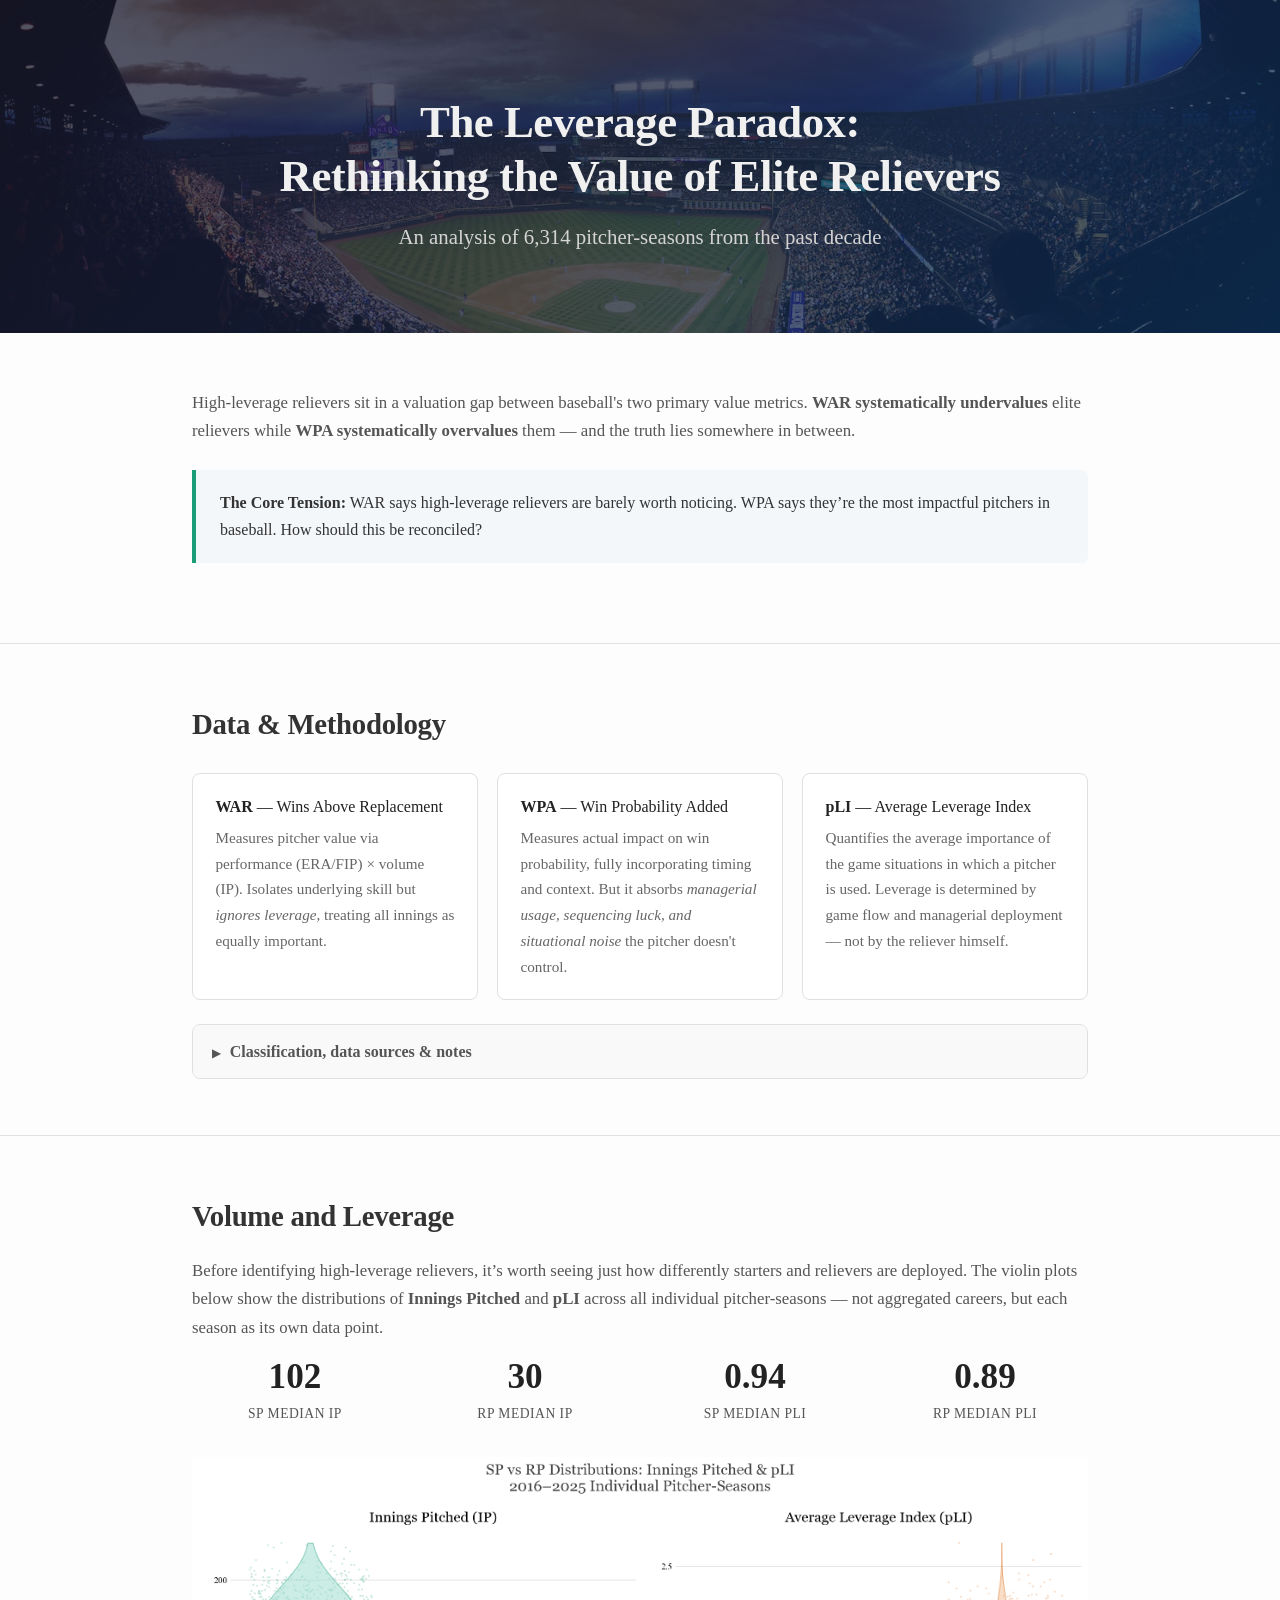
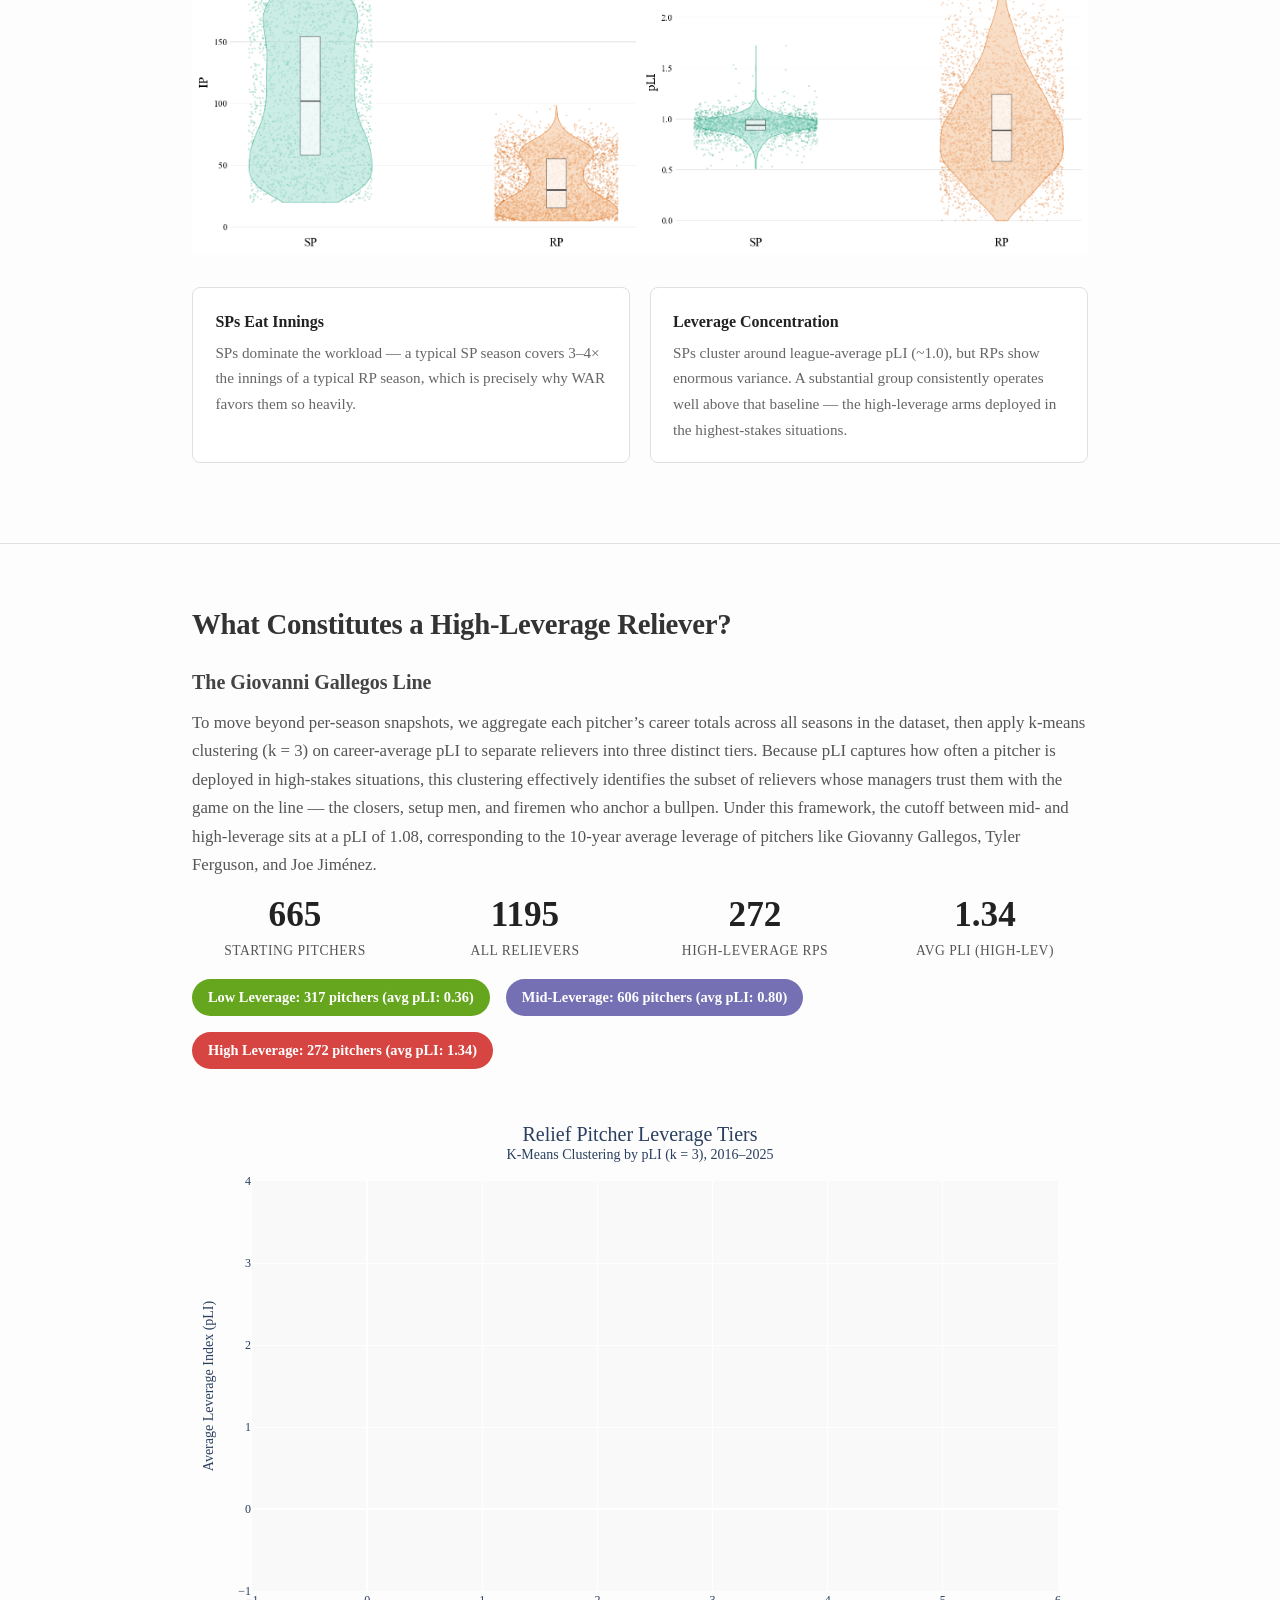
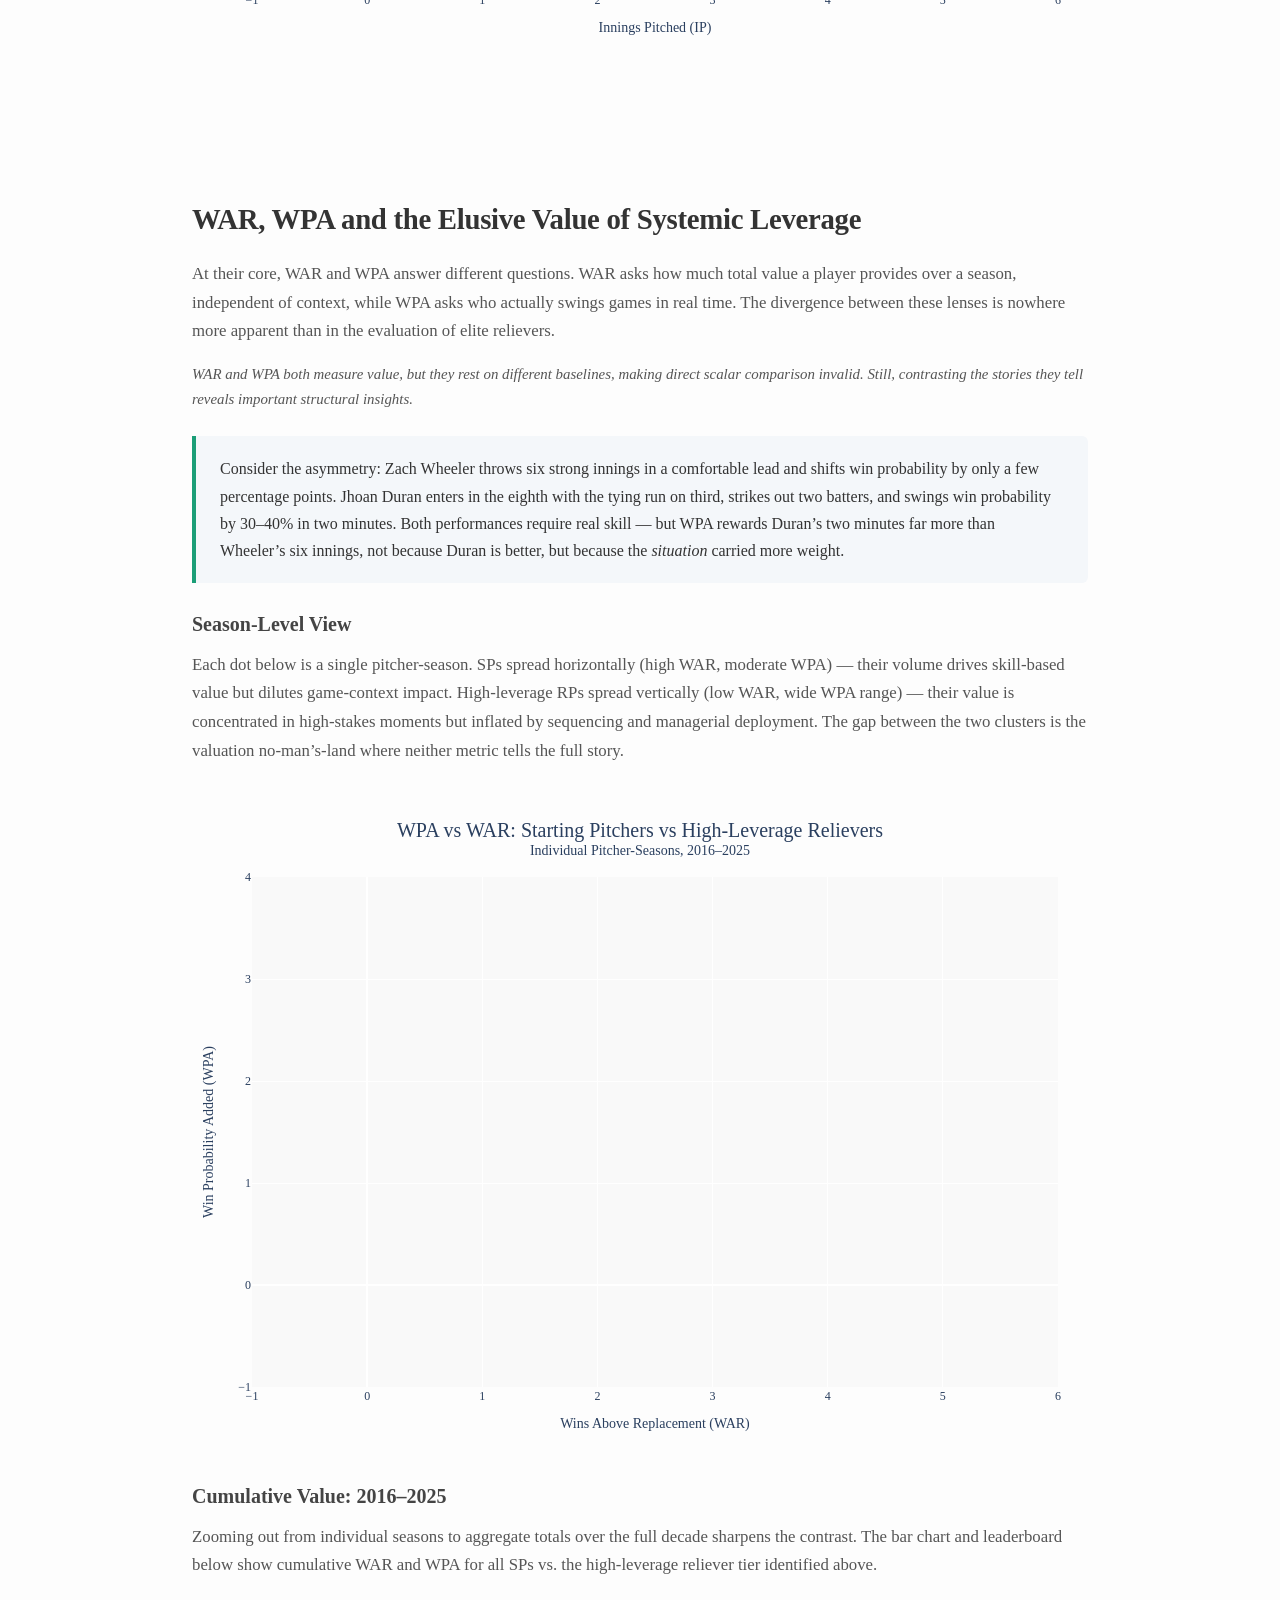
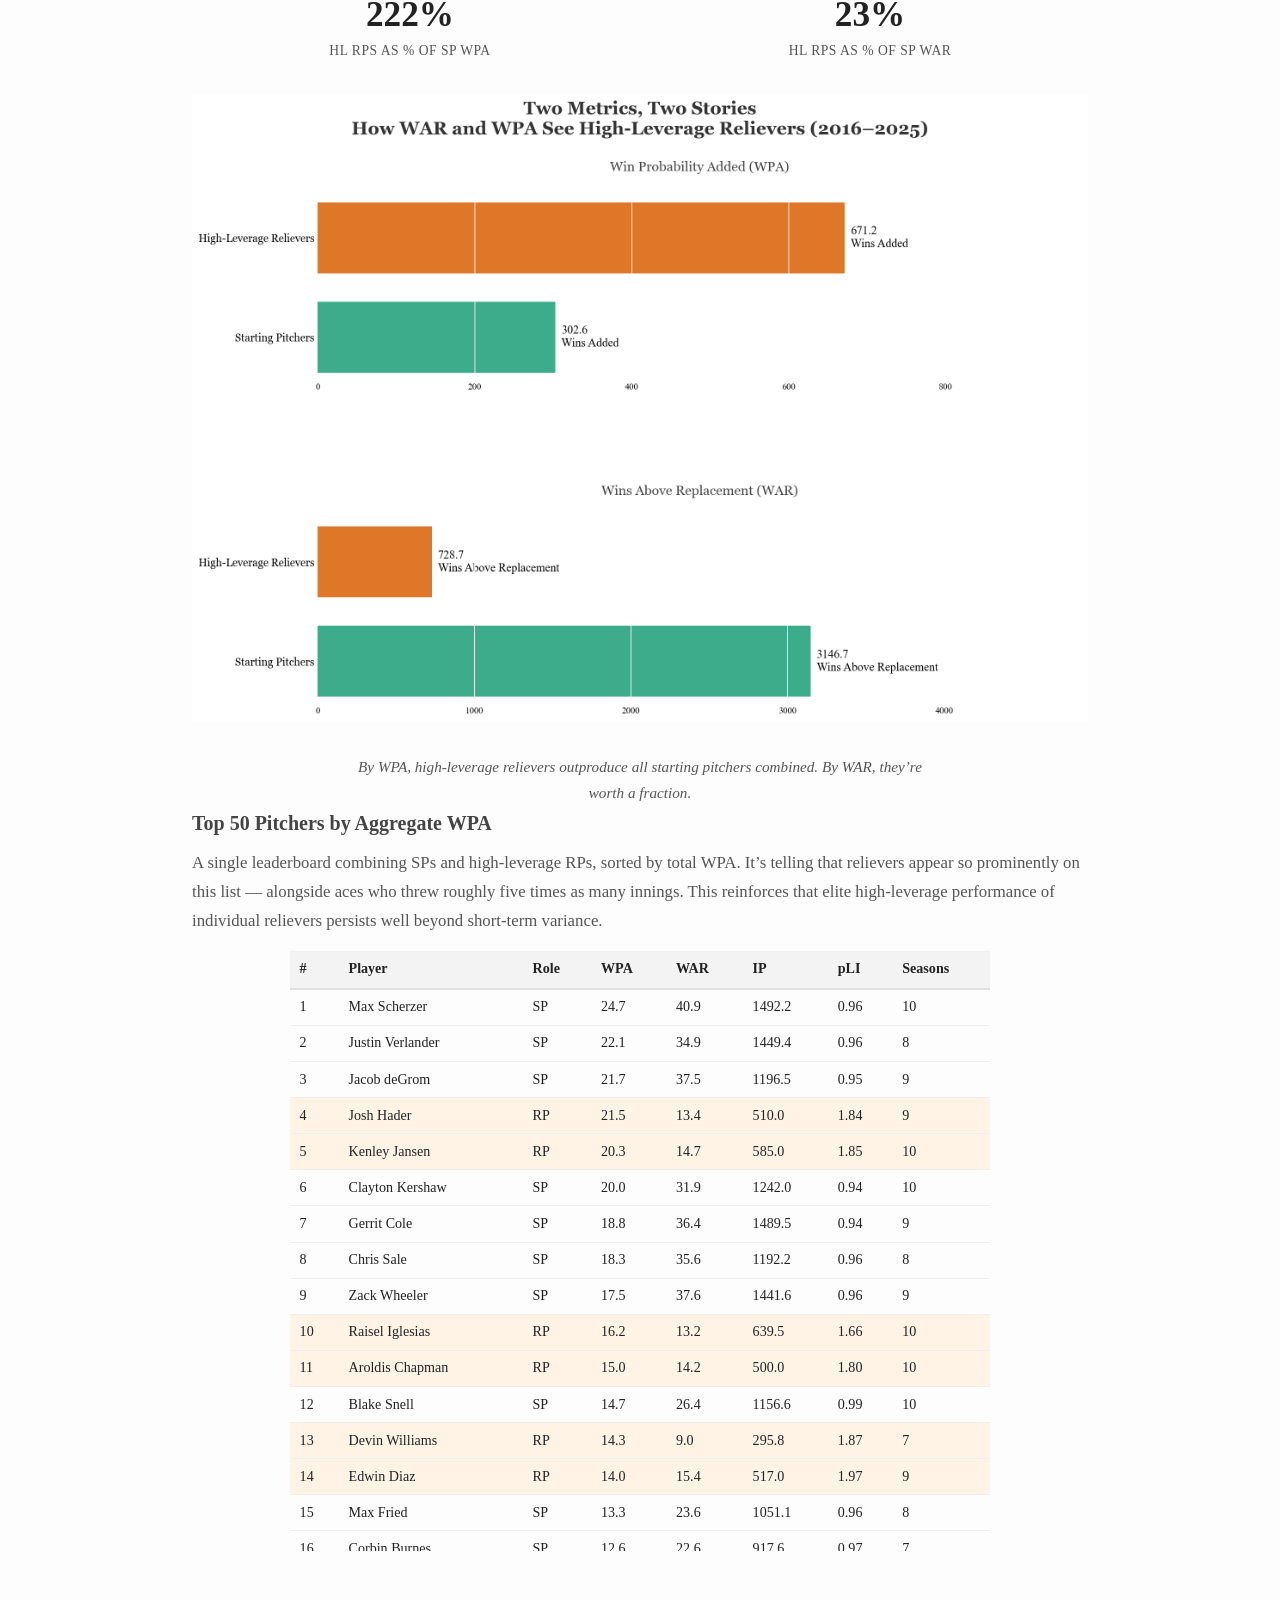
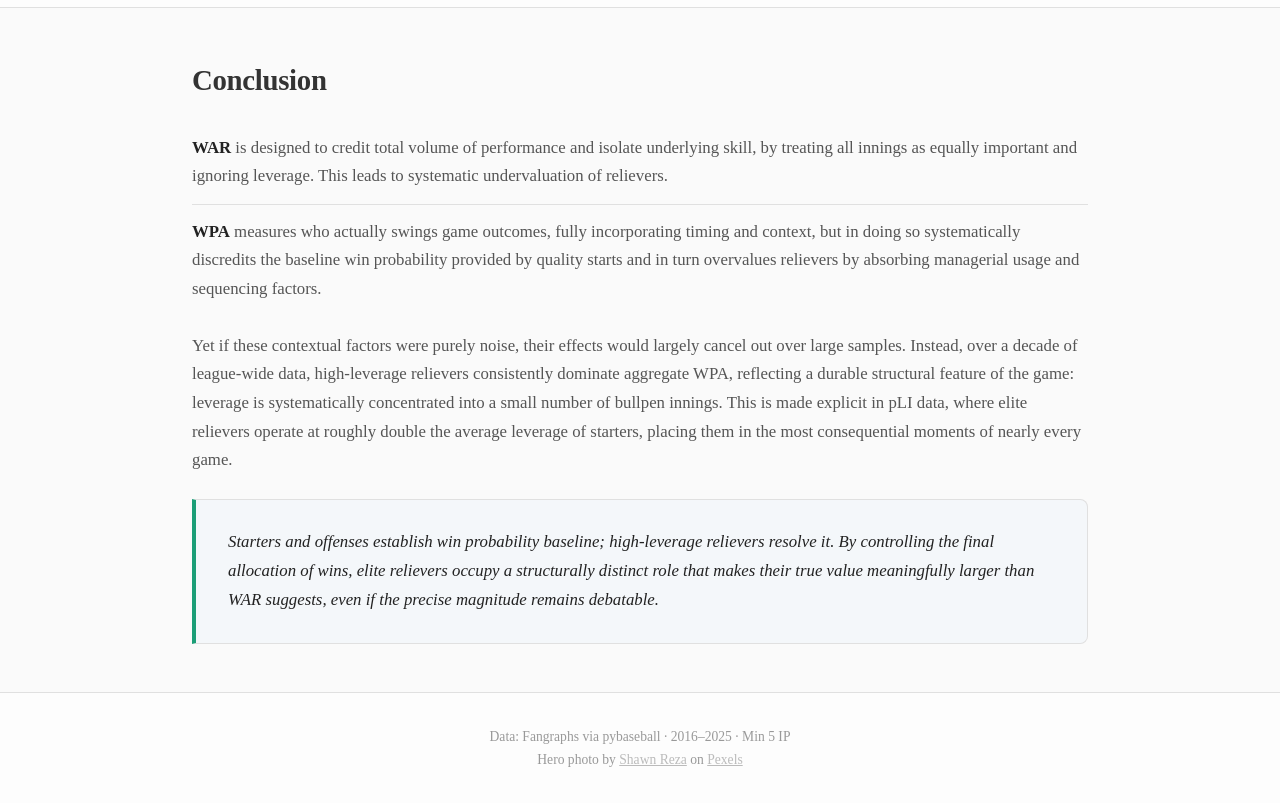
==== leverage_paradox/index.html @ 49ab45ff "Rename pitcher_comparison to leverage_paradox" ====
<!DOCTYPE html>
<html lang="en">
<head>
<meta charset="UTF-8">
<meta name="viewport" content="width=device-width, initial-scale=1.0">
<title>The Leverage Paradox: Rethinking the Value of Elite Relievers</title>
<script src="https://cdn.plot.ly/plotly-2.35.0.min.js"></script>
<style>
  :root {
    --bg: #fdfdfd;
    --text: #222;
    --muted: #555;
    --accent: #1B9E77;
    --accent2: #D95F02;
    --border: #e0e0e0;
    --card-bg: #ffffff;
  }

  * { margin: 0; padding: 0; box-sizing: border-box; }

  body {
    font-family: Georgia, 'Times New Roman', serif;
    background: var(--bg);
    color: var(--text);
    line-height: 1.7;
    -webkit-font-smoothing: antialiased;
  }

  /* ── Hero ─────────────────────────────────────── */
  .hero {
    background: linear-gradient(135deg, rgba(26,26,46,0.75) 0%, rgba(22,33,62,0.75) 50%, rgba(15,52,96,0.75) 100%),
               url('hero-stadium.jpg') center/cover no-repeat;
    color: #f0f0f0;
    padding: 6rem 2rem 5rem;
    text-align: center;
  }
  .hero h1 {
    font-size: 2.8rem;
    font-weight: 700;
    margin-bottom: 1rem;
    letter-spacing: -0.5px;
    line-height: 1.2;
  }
  .hero .subtitle {
    font-size: 1.3rem;
    color: #d4d4d4;
    max-width: 720px;
    margin: 0 auto;
    line-height: 1.6;
  }

  /* ── Container ────────────────────────────────── */
  .container {
    max-width: 960px;
    margin: 0 auto;
    padding: 0 2rem;
  }

  /* ── Sections ─────────────────────────────────── */
  section {
    padding: 3.5rem 0;
  }
  section + section {
    border-top: 1px solid var(--border);
  }

  h2 {
    font-size: 1.8rem;
    color: #333;
    margin-bottom: 1rem;
    font-weight: 700;
    letter-spacing: -0.3px;
  }
  h3 {
    font-size: 1.25rem;
    color: #444;
    margin-bottom: 0.6rem;
    font-weight: 600;
  }

  p {
    margin-bottom: 1rem;
    color: var(--muted);
    font-size: 1.05rem;
  }

  /* ── Metrics grid ─────────────────────────────── */
  .metrics {
    display: grid;
    grid-template-columns: repeat(auto-fit, minmax(260px, 1fr));
    gap: 1.2rem;
    margin: 1.5rem 0;
  }
  .metric-card {
    background: var(--card-bg);
    border: 1px solid var(--border);
    border-radius: 8px;
    padding: 1.2rem 1.4rem;
  }
  .metric-card strong {
    color: var(--text);
    font-size: 1rem;
  }
  .metric-card p {
    margin: 0.3rem 0 0;
    font-size: 0.95rem;
    color: #666;
  }

  /* ── Key stat callouts ────────────────────────── */
  .callout {
    background: #f4f7fa;
    border-left: 4px solid var(--accent);
    padding: 1.2rem 1.5rem;
    margin: 1.5rem 0;
    border-radius: 0 6px 6px 0;
  }
  .callout p {
    margin: 0;
    color: #333;
    font-size: 1rem;
  }

  /* ── Stat badges ──────────────────────────────── */
  .stat-row {
    display: flex;
    gap: 1.5rem;
    flex-wrap: wrap;
    margin: 1rem 0;
  }
  .stat {
    text-align: center;
    flex: 1;
    min-width: 140px;
  }
  .stat .number {
    display: block;
    font-size: 2.2rem;
    font-weight: 700;
    color: var(--text);
    line-height: 1.1;
  }
  .stat .label {
    font-size: 0.85rem;
    color: var(--muted);
    text-transform: uppercase;
    letter-spacing: 0.5px;
    margin-top: 0.3rem;
    display: block;
  }

  /* ── Chart wrapper ────────────────────────────── */
  .chart-wrap {
    margin: 2rem auto;
    max-width: 100%;
  }
  .chart-wrap > div {
    margin: 0 auto;
  }

  /* ── Cluster stats ────────────────────────────── */
  .cluster-stats {
    display: flex;
    gap: 1rem;
    flex-wrap: wrap;
    margin: 1rem 0;
  }
  .cluster-tag {
    padding: 0.4rem 1rem;
    border-radius: 20px;
    font-size: 0.9rem;
    font-weight: 600;
    color: #fff;
  }
  .cluster-tag.high { background: #D64541; }
  .cluster-tag.med  { background: #7570B3; }
  .cluster-tag.low  { background: #66A61E; }

  /* ── Conclusion ───────────────────────────────── */
  .conclusion {
    background: #fafafa;
    padding: 3rem 0;
  }
  .conclusion ul {
    list-style: none;
    padding: 0;
  }
  .conclusion li {
    padding: 0.8rem 0;
    border-bottom: 1px solid var(--border);
    font-size: 1.05rem;
    color: var(--muted);
  }
  .conclusion li:last-child {
    border-bottom: none;
  }
  .conclusion li strong {
    color: var(--text);
  }

  .takeaway {
    background: #f4f7fa;
    border: 1px solid var(--border);
    border-left: 4px solid var(--accent);
    color: var(--text);
    padding: 1.8rem 2rem;
    border-radius: 0 8px 8px 0;
    margin-top: 1.5rem;
    font-size: 1.05rem;
    line-height: 1.7;
    font-style: italic;
  }
  .takeaway strong {
    font-style: normal;
  }

  /* ── Top 50 Table ─────────────────────────────── */
  .top20-table {
    overflow-x: auto;
    overflow-y: auto;
    max-height: 600px;
    -webkit-overflow-scrolling: touch;
  }
  .top20-table table {
    width: 100%;
    min-width: 520px;
    border-collapse: collapse;
    font-size: 0.88rem;
  }
  .top20-table th {
    background: #f3f3f3;
    padding: 0.4rem 0.6rem;
    text-align: left;
    font-weight: 600;
    border-bottom: 2px solid var(--border);
    position: sticky;
    top: 0;
    z-index: 2;
  }
  .top20-table td {
    padding: 0.35rem 0.6rem;
    border-bottom: 1px solid #eee;
  }
  .top20-table tr:hover td {
    background: #fafafa;
  }
  .top20-table tr.rp-row td {
    background: #FFF3E6;
  }
  .top20-table tr.rp-row:hover td {
    background: #FFE8CC;
  }

  /* ── Footer ───────────────────────────────────── */
  .method-details {
    margin-top: 1.5rem;
    border: 1px solid var(--border);
    border-radius: 8px;
    overflow: hidden;
  }
  .method-details summary {
    padding: 0.8rem 1.2rem;
    cursor: pointer;
    font-size: 1rem;
    font-weight: 600;
    color: var(--muted);
    background: #f9f9f9;
    list-style: none;
  }
  .method-details summary::-webkit-details-marker { display: none; }
  .method-details summary::before {
    content: '\25B6';
    display: inline-block;
    margin-right: 0.6rem;
    font-size: 0.7rem;
    transition: transform 0.2s;
  }
  .method-details[open] summary::before {
    transform: rotate(90deg);
  }
  .method-details[open] summary {
    border-bottom: 1px solid var(--border);
  }
  .method-details > :not(summary) {
    padding: 0 1.2rem;
  }
  .method-details > .metrics {
    padding: 0 1.2rem;
    margin-top: 1rem;
  }
  .method-details > ul {
    padding-left: 2.4rem;
    padding-right: 1.2rem;
    padding-bottom: 1.2rem;
  }

  footer {
    text-align: center;
    padding: 2rem;
    color: #999;
    font-size: 0.85rem;
    border-top: 1px solid var(--border);
  }

  /* ── Responsive ───────────────────────────────── */
  @media (max-width: 640px) {
    .hero h1 { font-size: 2rem; }
    .hero { padding: 4rem 1.5rem 3.5rem; }
    .container { padding: 0 1.2rem; }
    .stat .number { font-size: 1.7rem; }
    h2 { font-size: 1.5rem; }
    .top20-table table { font-size: 0.82rem; }
  }
</style>
</head>
<body>

<!-- ── Hero ──────────────────────────────────────────────────────── -->
<header class="hero">
  <div class="container">
    <h1>The Leverage Paradox:<br>Rethinking the Value of Elite Relievers</h1>
    <p class="subtitle">
      An analysis of 6,314 pitcher-seasons from the past decade
    </p>
  </div>
</header>

<!-- ── Intro ─────────────────────────────────────────────────────── -->
<section>
  <div class="container">
    <p>
      High-leverage relievers sit in a valuation gap between baseball's two primary value metrics.
      <strong>WAR systematically undervalues</strong> elite relievers while
      <strong>WPA systematically overvalues</strong> them &mdash; and the truth lies somewhere in between.
    </p>

    <div class="callout">
      <p><strong>The Core Tension:</strong> WAR says high-leverage relievers are barely worth noticing. WPA says they&rsquo;re the most impactful pitchers in baseball. How should this be reconciled?</p>
    </div>
  </div>
</section>

<!-- ── Data & Methodology ───────────────────────────────────────── -->
<section>
  <div class="container">
    <h2>Data &amp; Methodology</h2>

    <div class="metrics">
      <div class="metric-card">
        <strong>WAR</strong> &mdash; Wins Above Replacement
        <p>Measures pitcher value via performance (ERA/FIP) &times; volume (IP). Isolates underlying skill but <em>ignores leverage</em>, treating all innings as equally important.</p>
      </div>
      <div class="metric-card">
        <strong>WPA</strong> &mdash; Win Probability Added
        <p>Measures actual impact on win probability, fully incorporating timing and context. But it absorbs <em>managerial usage, sequencing luck, and situational noise</em> the pitcher doesn't control.</p>
      </div>
      <div class="metric-card">
        <strong>pLI</strong> &mdash; Average Leverage Index
        <p>Quantifies the average importance of the game situations in which a pitcher is used. Leverage is determined by game flow and managerial deployment &mdash; not by the reliever himself.</p>
      </div>
    </div>

    <details class="method-details">
      <summary>Classification, data sources &amp; notes</summary>

      <h3 style="margin-top:1.2rem;">Pitcher Classification</h3>
      <div class="metrics">
        <div class="metric-card">
          <strong>Starting Pitcher (SP)</strong>
          <p>Games Started &ge; 5 <em>and</em> Innings Pitched &ge; 20 in a season.</p>
        </div>
        <div class="metric-card">
          <strong>Relief Pitcher (RP)</strong>
          <p>Games &ge; 5 <em>and</em> Games Started &lt; 3. Pitchers meeting neither definition are excluded.</p>
        </div>
      </div>

      <ul style="margin-top:1.5rem;color:var(--muted);font-size:0.92rem;padding-left:1.2rem;">
        <li>All WAR values are <strong>fWAR</strong> (Fangraphs WAR), which uses FIP&mdash;strikeouts, walks, HBP, and home runs&mdash;rather than runs allowed, isolating repeatable pitching skill from fielding and sequencing.</li>
        <li style="margin-top:0.4rem;">Scope: 10 MLB seasons [2016&ndash;2025]</li>
        <li style="margin-top:0.4rem;">Minimum 5 IP per season</li>
        <li style="margin-top:0.4rem;">All data from <a href="https://www.fangraphs.com/" style="color: var(--accent);">Fangraphs</a> via <a href="https://github.com/jldbc/pybaseball" style="color: var(--accent);">pybaseball</a> &mdash; see the <a href="https://blogs.fangraphs.com/glossary/" style="color: var(--accent);">Fangraphs Glossary</a> for stat definitions</li>
      </ul>
    </details>
  </div>
</section>

<!-- ── SP/RP Divide ──────────────────────────────────────────────── -->
<section>
  <div class="container">
    <h2>Volume and Leverage</h2>
    <p>
      Before identifying high-leverage relievers, it&rsquo;s worth seeing just how differently
      starters and relievers are deployed. The violin plots below show the distributions of
      <strong>Innings Pitched</strong> and <strong>pLI</strong> across all individual
      pitcher-seasons &mdash; not aggregated careers, but each season as its own data point.
    </p>

    <div class="stat-row">
      <div class="stat">
        <span class="number">102</span>
        <span class="label">SP Median IP</span>
      </div>
      <div class="stat">
        <span class="number">30</span>
        <span class="label">RP Median IP</span>
      </div>
      <div class="stat">
        <span class="number">0.94</span>
        <span class="label">SP Median pLI</span>
      </div>
      <div class="stat">
        <span class="number">0.89</span>
        <span class="label">RP Median pLI</span>
      </div>
    </div>

    <div class="chart-wrap"><img src="[data-uri]" alt="SP vs RP Violin Plots" style="width:100%;max-width:900px;display:block;margin:0 auto;"></div>

    <div class="metrics" style="margin-top:1.5rem;">
      <div class="metric-card">
        <strong>SPs Eat Innings</strong>
        <p>SPs dominate the workload &mdash; a typical SP season covers 3&ndash;4&times; the innings of a typical RP season, which is precisely why WAR favors them so heavily.</p>
      </div>
      <div class="metric-card">
        <strong>Leverage Concentration</strong>
        <p>SPs cluster around league-average pLI (~1.0), but RPs show enormous variance. A substantial group consistently operates well above that baseline &mdash; the high-leverage arms deployed in the highest-stakes situations.</p>
      </div>
    </div>
  </div>
</section>

<!-- ── Clustering ────────────────────────────────────────────────── -->
<section>
  <div class="container">
    <h2>What Constitutes a High-Leverage Reliever?</h2>
    <h3 style="margin-top:0.2rem;">The Giovanni Gallegos Line</h3>
    <p>
      To move beyond per-season snapshots, we aggregate each pitcher&rsquo;s career totals across
      all seasons in the dataset, then apply k-means clustering (k&nbsp;=&nbsp;3) on career-average pLI
      to separate relievers into three distinct tiers. Because pLI captures how often a pitcher
      is deployed in high-stakes situations, this clustering effectively identifies the
      subset of relievers whose managers trust them with the game on the line &mdash;
      the closers, setup men, and firemen who anchor a bullpen.
      Under this framework, the cutoff between mid- and high-leverage sits at a pLI of 1.08,
      corresponding to the 10-year average leverage of pitchers like Giovanny Gallegos,
      Tyler Ferguson, and Joe Jim&eacute;nez.
    </p>

    <div class="stat-row">
      <div class="stat">
        <span class="number">665</span>
        <span class="label">Starting Pitchers</span>
      </div>
      <div class="stat">
        <span class="number">1195</span>
        <span class="label">All Relievers</span>
      </div>
      <div class="stat">
        <span class="number">272</span>
        <span class="label">High-Leverage RPs</span>
      </div>
      <div class="stat">
        <span class="number">1.34</span>
        <span class="label">Avg pLI (High-Lev)</span>
      </div>
    </div>

    <div class="cluster-stats">
      <span class="cluster-tag low">Low Leverage: 317 pitchers (avg pLI: 0.36)</span>
      <span class="cluster-tag med">Mid-Leverage: 606 pitchers (avg pLI: 0.80)</span>
      <span class="cluster-tag high">High Leverage: 272 pitchers (avg pLI: 1.34)</span>
    </div>

    <div class="chart-wrap"><div>                            <div id="ae70e8d6-f5ed-453e-8d95-992e129f37ea" class="plotly-graph-div" style="height:550px; width:100%;"></div>            <script type="text/javascript">                window.PLOTLYENV=window.PLOTLYENV || {};                                if (document.getElementById("ae70e8d6-f5ed-453e-8d95-992e129f37ea")) {                    Plotly.newPlot(                        "ae70e8d6-f5ed-453e-8d95-992e129f37ea",                        [{"customdata":[["A.J. Minter",3.11,7.3,9],["A.J. Puk",3.95,1.5,5],["AJ Ramos",4.4,1.6,3],["Aaron Bummer",3.54,5.6,9],["Abner Uribe",3.45,2.3,3],["Adam Ottavino",3.53,6.0,9],["Adbert Alzolay",3.82,2.1,4],["Addison Reed",3.1,3.1,3],["Alberto Baldonado",8.44,-0.2,1],["Alex Colome",3.1,4.6,7],["Alex Lange",3.87,0.9,4],["Alex Vesia",2.71,4.5,5],["Alex Wilson",5.09,1.4,4],["Alexis Diaz",4.26,2.4,4],["Andres Munoz",2.64,6.0,5],["Andrew Chafin",3.9,6.6,10],["Andrew Kittredge",2.95,1.9,7],["Andrew Miller",3.18,5.5,6],["Andrew Saalfrank",0.62,0.6,2],["Angel Felipe",4.2,0.2,1],["Anthony Bass",3.38,2.2,6],["Anthony Bender",3.07,2.2,4],["Arodys Vizcaino",3.93,1.1,4],["Aroldis Chapman",2.84,14.2,10],["Ben Joyce",3.74,0.5,2],["Blake Parker",3.49,2.1,6],["Blake Taylor",3.09,0.1,3],["Blake Treinen",2.99,8.5,9],["Brad Boxberger",4.03,0.9,8],["Brad Brach",4.4,4.1,6],["Brad Hand",3.18,7.7,8],["Brad Ziegler",3.65,1.5,3],["Brandon Kintzler",3.67,2.2,6],["Brandon Maurer",6.27,0.7,3],["Brandon Morrow",1.74,2.2,3],["Brandon Workman",3.95,1.4,5],["Brendon Little",3.38,1.0,2],["Brian Moran",4.26,0.0,1],["Brooks Raley",2.94,3.9,6],["Bryan Abreu",2.64,6.3,6],["Bryan Garcia",7.12,-0.5,3],["Cade Smith",2.42,5.4,2],["Caleb Frare",5.14,0.2,1],["Caleb Thielbar",3.36,4.4,6],["Calvin Faucher",3.98,1.0,3],["Cam Booser",4.45,-0.3,2],["Camilo Doval",3.38,4.1,5],["Carl Edwards Jr.",5.05,2.9,7],["Carlos Estevez",4.3,5.2,9],["Carlos Vargas",3.97,-0.6,1],["Carson Smith",2.56,0.3,2],["Casey Kelly",5.82,0.2,1],["Cesar Valdez",3.56,0.7,2],["Chad Green",3.69,7.3,10],["Chaz Roe",3.34,2.0,5],["Chris Martin",2.93,7.4,8],["Chris Rodriguez",3.64,0.5,1],["Chris Withrow",3.58,-0.4,1],["Clayton Beeter",4.26,0.2,1],["Codi Heuer",2.9,1.3,2],["Cody Allen",4.1,1.7,4],["Colin Holderman",4.46,0.8,4],["Colin Poche",5.46,1.0,5],["Collin Snider",4.71,0.3,4],["Corey Knebel",3.91,3.9,5],["Craig Kimbrel",3.62,9.1,10],["Craig Stammen",3.84,2.6,5],["Dalier Hinojosa",3.27,0.1,1],["Dan Winkler",3.82,0.6,5],["Daniel Bard",3.8,2.3,4],["Daniel Camarena",9.64,-0.1,1],["Daniel Hudson",3.85,3.4,8],["Daniel Palencia",4.5,1.4,3],["Daniel Zamora",4.1,0.1,2],["Dany Jimenez",3.93,-0.2,3],["Darren O'Day",3.02,1.7,7],["David Bednar",3.58,6.6,6],["David Hernandez",4.38,2.8,4],["David Robertson",3.44,7.9,9],["Daysbel Hernandez",2.96,0.1,2],["Dellin Betances",4.09,5.8,4],["Devin Williams",2.33,9.0,7],["Drew Rucinski",4.33,0.1,1],["Drew Steckenrider",4.03,1.8,5],["Dylan Floro",3.46,6.6,8],["Edgardo Henriquez",2.37,0.3,1],["Edwin Diaz",2.81,15.4,9],["Edwin Escobar",7.23,-0.4,1],["Emilio Pagan",3.78,4.3,9],["Emmanuel Clase",2.0,9.9,6],["Enoli Paredes",3.65,0.3,3],["Enrique Burgos",5.66,0.1,1],["Erich Uelmen",4.67,-0.2,1],["Felipe Vazquez",2.53,7.3,4],["Felix Bautista",2.09,4.8,3],["Fernando Cruz",3.23,2.7,3],["Fernando Rodney",4.17,2.6,4],["Francisco Rodriguez",5.53,0.0,2],["Fraser Ellard",3.75,0.1,1],["Gabe Klobosits",5.56,0.2,1],["Garrett Cleavinger",3.2,0.9,5],["Garrett Whitlock",3.2,6.0,4],["Gavin Floyd",4.06,0.2,1],["Giovanny Gallegos",3.97,5.9,8],["Graham Ashcraft",4.72,4.9,4],["Grant Holman",4.56,0.1,2],["Grant Taylor",4.91,1.7,1],["Greg Holland",3.91,1.9,5],["Gregory Santos",4.48,1.5,3],["Gregory Soto",4.28,3.2,7],["Griffin Jax",3.97,5.6,5],["Hansel Robles",5.02,1.6,7],["Hector Neris",3.81,7.2,10],["Hector Rondon",4.47,1.6,5],["Hunter Gaddis",3.06,2.5,3],["Hunter Harvey",2.79,3.6,7],["Hunter Strickland",3.67,1.5,8],["Huston Street",6.45,-0.6,1],["Ian Hamilton",4.2,0.4,3],["Isaac Mattson",2.45,0.6,1],["Jairo Diaz",6.09,0.6,2],["Jake Brentz",13.64,0.0,2],["Jake Diekman",3.73,1.8,9],["Jake McGee",4.48,2.3,7],["Jalen Beeks",4.3,2.5,6],["James Karinchak",2.75,2.2,5],["James McArthur",4.78,0.6,2],["Jason Adam",3.33,4.4,8],["Jason Foley",3.06,2.6,4],["Jason Grilli",5.21,-0.6,2],["Javier Lopez",4.05,-0.7,1],["Jeanmar Gomez",6.25,0.3,4],["Jeremy Jeffress",2.97,2.8,5],["Jeurys Familia",4.49,3.2,8],["Jhoan Duran",2.5,5.9,4],["Jim Johnson",4.15,1.4,3],["JoJo Romero",4.78,1.6,6],["Joakim Soria",3.84,5.4,6],["Joaquin Benoit",3.73,0.7,2],["Joe Jimenez",5.41,4.4,8],["Joe Kelly",4.06,4.3,9],["Joe Nathan",0.0,0.2,1],["Joey Gerber",4.02,0.0,1],["John Schreiber",4.35,3.4,6],["Jonathan Hernandez",4.2,0.2,5],["Jonathan Loaisiga",3.4,2.3,4],["Jonathan Papelbon",4.37,0.3,1],["Jonny Venters",8.02,-0.1,2],["Jordan Hicks",4.47,3.2,7],["Jordan Leasure",5.12,0.1,2],["Jordan Romano",4.4,3.4,7],["Jose A. Ferrer",4.3,2.1,3],["Jose Alvarado",3.76,6.4,9],["Jose Cisnero",4.05,1.3,6],["Jose Hernandez",4.18,-0.1,2],["Jose Quijada",4.71,0.0,5],["Jose Ramirez",7.94,-0.3,3],["Josh Hader",2.72,13.4,9],["Juan Burgos",6.08,-0.3,1],["Juan Morillo",4.19,0.3,1],["Juan Nicasio",4.46,4.3,4],["Justin Anderson",4.67,1.0,3],["Justin Lawrence",5.01,1.5,5],["Justin Martinez",6.4,1.3,3],["Justin Slaten",3.58,1.9,2],["Justin Sterner",3.18,0.3,1],["Justin Wilson",3.93,4.5,8],["Kelvin Herrera",3.9,3.2,4],["Ken Giles",3.23,5.8,4],["Kenley Jansen",2.83,14.7,10],["Keone Kela",3.87,2.5,5],["Kevin Ginkel",4.43,3.2,7],["Kevin Siegrist",3.79,0.1,2],["Keynan Middleton",3.7,0.2,7],["Kirby Yates",3.42,7.4,8],["Koda Glover",4.49,0.5,3],["Koji Uehara",3.72,1.2,2],["Kyle Backhus",4.62,0.0,1],["Kyle Barraclough",4.03,1.3,6],["Kyle Finnegan",3.48,2.5,6],["Liam Hendriks",3.67,12.0,9],["Lou Trivino",3.95,1.9,6],["Lucas Erceg",3.58,3.4,3],["Lucas Sims",6.34,1.5,8],["Luke Hochevar",3.86,0.2,1],["Manuel Rodriguez",3.41,0.4,4],["Marc Rzepczynski",4.54,0.2,3],["Mark Melancon",3.24,5.4,7],["Mason Miller",2.97,5.0,3],["Matt Albers",5.1,-0.7,4],["Matt Barnes",4.44,5.5,9],["Matt Brash",3.32,3.4,3],["Matt Bush",4.8,1.6,5],["Matt Strahm",3.38,8.8,9],["Mauricio Cabrera",2.82,0.7,1],["Mychal Givens",3.54,5.1,7],["Nate Jones",3.84,1.0,6],["Neftali Feliz",4.5,-0.8,2],["Nick Burdi",5.6,0.2,2],["Nick Mears",4.54,1.2,4],["Nick Sandlin",2.98,-0.1,5],["Nik Turley",4.98,0.2,1],["Oliver Perez",3.39,2.5,5],["Orion Kerkering",2.8,2.2,2],["Pat Neshek",3.06,3.1,4],["Paul Sewald",5.16,3.8,9],["Pedro Baez",3.03,2.7,5],["Pedro Strop",3.23,2.6,4],["Pete Fairbanks",3.32,5.7,7],["Pierce Johnson",3.89,2.8,7],["Porter Hodge",4.07,0.3,2],["Rafael Dolis",3.56,0.7,2],["Rafael Montero",4.39,3.2,8],["Raisel Iglesias",2.72,13.2,10],["Randy Rodriguez",3.04,1.9,2],["Robert Garcia",3.61,2.6,3],["Robert Suarez",3.06,3.5,4],["Roberto Osuna",2.76,7.3,4],["Ronny Henriquez",2.74,1.4,2],["Rowan Wick",4.11,1.8,5],["Ryan Helsley",3.29,6.0,7],["Ryan Johnson",7.36,-0.1,1],["Ryan Madson",3.64,2.6,3],["Ryan Pressly",3.33,10.7,10],["Ryan Tepera",4.13,2.9,8],["Ryan Thompson",3.6,2.4,6],["Ryan Walker",3.08,3.0,3],["Sam Bachman",4.69,0.4,2],["Sam Dyson",3.63,1.8,4],["Santiago Casilla",3.67,0.3,3],["Scott Alexander",3.59,1.7,9],["Scott Barlow",3.68,5.9,8],["Scott Oberg",3.71,3.1,4],["Sean Doolittle",3.16,5.4,7],["Seranthony Dominguez",3.56,3.4,6],["Sergio Romo",4.28,1.4,7],["Seth Halvorsen",3.22,-0.1,2],["Seunghwan Oh",4.5,3.4,4],["Shane Greene",3.98,1.5,5],["Shawn Kelley",4.45,0.3,4],["Shawn Tolleson",7.68,-0.2,1],["Steve Cishek",3.28,3.2,7],["Steven Wilson",4.03,0.3,4],["Tanner Scheppers",4.15,0.2,1],["Tanner Scott",3.72,6.5,8],["Taylor Rashi",4.41,0.4,1],["Taylor Rogers",3.4,8.7,10],["Tejay Antone",1.87,1.0,2],["Tommy Kahnle",3.44,3.5,8],["Tony Cingrani",4.37,0.6,3],["Tony Santillan",3.64,2.1,3],["Tony Watson",3.27,2.4,6],["Trevor Hildenberger",6.37,0.7,3],["Trevor May",3.88,2.9,7],["Trevor Megill",4.4,3.5,5],["Trevor Rosenthal",5.82,2.3,4],["Trevor Stephan",3.72,2.1,3],["Ty Buttrey",4.37,2.2,3],["Tyler Clippard",3.6,2.1,5],["Tyler Rogers",2.74,5.4,7],["Wade Davis",4.74,2.8,5],["Wil Crowe",4.84,-0.6,3],["Will Harris",3.71,4.8,6],["Will Smith",3.94,4.2,8],["Will Vest",4.0,3.5,4],["Xavier Cedeno",3.07,1.5,2],["Yennier Cano",5.47,2.1,4],["Yimi Garcia",3.53,2.9,9],["Yoshihisa Hirano",4.34,0.5,3],["Yusmeiro Petit",3.09,4.1,6],["Zach Jackson",2.75,1.3,2],["Zack Britton",2.7,4.3,6]],"hovertemplate":"Cluster = High Leverage\u003cbr\u003eInnings Pitched (IP) = %{x}\u003cbr\u003eAverage Leverage Index (pLI) = %{y}\u003cbr\u003ePlayer = %{customdata[0]}\u003cbr\u003eERA = %{customdata[1]}\u003cbr\u003eWAR = %{customdata[2]}\u003cbr\u003eSeasons = %{customdata[3]}\u003cextra\u003e\u003c\u002fextra\u003e","legendgroup":"High Leverage","marker":{"color":"#D64541","symbol":"circle","opacity":0.4,"size":8},"mode":"markers","name":"High Leverage","showlegend":true,"x":{"dtype":"f8","bdata":"[base64]\[base64]\[base64]"},"xaxis":"x","y":{"dtype":"f8","bdata":"9ihcj8L19D9mZmZmZmbyP83MzMzMzPg\u002fZmZmZmZm8j8UrkfhehT2P+xRuB6F6\u002fU\u002fuB6F61G49j8zMzMzMzP3Pylcj8L1KPg\u002fw\u002fUoXI\u002fC\u002fT97FK5H4Xr0P4XrUbgehfM\u002fj8L1KFyP8j\u002fsUbgehev5P5qZmZmZmf0\u002fj8L1KFyP8j8K16NwPQrzP4\u002fC9Shcj\u002fY\u002fmpmZmZmZ9T89CtejcD3yP4\u002fC9Shcj\u002fI\u002fUrgehetR+D8K16NwPQr3P83MzMzMzPw\u002fAAAAAAAA+D8K16NwPQrzPxSuR+F6FPI\u002fSOF6FK5H+T+PwvUoXI\u002f2PwAAAAAAAPQ\u002fFK5H4XoU+j89CtejcD36P+F6FK5H4fY\u002fexSuR+F69D+F61G4HoXzP0jhehSuR\u002fU\u002fCtejcD0K8z8pXI\u002fC9Sj0Pylcj8L1KPQ\u002fCtejcD0K8z9xPQrXo3DxP4XrUbgehfc\u002fPQrXo3A98j+amZmZmZnxP\u002fYoXI\u002fC9fQ\u002fSOF6FK5H8T\u002fNzMzMzMz8P4\u002fC9Shcj\u002fI\u002fCtejcD0K9z97FK5H4Xr0P3E9CtejcPE\u002fZmZmZmZm9j97FK5H4Xr0P+F6FK5H4fI\u002f4XoUrkfh8j9mZmZmZmb2P5qZmZmZmfE\u002fMzMzMzMz8z8zMzMzMzPzP3sUrkfhevQ\u002f9ihcj8L1+D8pXI\u002fC9Sj0P3E9CtejcPU\u002fPQrXo3A98j9cj8L1KFz3P4\u002fC9Shcj\u002fo\u002fFK5H4XoU8j8fhetRuB75P0jhehSuR\u002fE\u002f16NwPQrX+z89CtejcD3yP5qZmZmZmfU\u002fSOF6FK5H8T+amZmZmZnxP2ZmZmZmZvY\u002fw\u002fUoXI\u002fC8T8UrkfhehT6PxSuR+F6FPI\u002frkfhehSu+z8AAAAAAAD0PwAAAAAAAPg\u002f7FG4HoXr\u002fT9mZmZmZmbyP6RwPQrXo\u002fQ\u002fj8L1KFyP8j8pXI\u002fC9Sj0P4XrUbgehf8\u002f4XoUrkfh8j+PwvUoXI\u002fyP83MzMzMzPw\u002fhetRuB6F8z+amZmZmZnxP+xRuB6F6\u002fE\u002f7FG4HoXr+T\u002fsUbgehev9P0jhehSuR\u002fE\u002f4XoUrkfh+j+amZmZmZn9P65H4XoUrvM\u002fMzMzMzMz8z+PwvUoXI\u002fyP4XrUbgehfM\u002fKVyPwvUo9D9I4XoUrkfxP4\u002fC9Shcj\u002fI\u002fZmZmZmZm9j\u002fXo3A9Ctf7Pylcj8L1KPg\u002fXI\u002fC9Shc9z9xPQrXo3D1PwrXo3A9Cvc\u002fXI\u002fC9Shc8z\u002f2KFyPwvX4Pylcj8L1KPQ\u002fmpmZmZmZ9T8UrkfhehT2Pz0K16NwPfI\u002fUrgehetR+D\u002f2KFyPwvX0P0jhehSuR\u002fk\u002f9ihcj8L19D97FK5H4Xr0Px+F61G4HvU\u002f7FG4HoXr8T\u002fsUbgehevxP+F6FK5H4fI\u002frkfhehSu8z+PwvUoXI\u002fyPz0K16NwPfI\u002frkfhehSu8z9xPQrXo3D1P+xRuB6F6\u002fE\u002fKVyPwvUo+D\u002fsUbgehev1P2ZmZmZmZv4\u002fhetRuB6F9z9SuB6F61H0PwrXo3A9Cvc\u002fmpmZmZmZ9T9I4XoUrkfxP+F6FK5H4fI\u002fhetRuB6F9z97FK5H4Xr0P4\u002fC9Shcj\u002fI\u002fcT0K16Nw8T\u002fhehSuR+H2PxSuR+F6FP4\u002fMzMzMzMz8z9cj8L1KFzzPwrXo3A9Cvc\u002f9ihcj8L1\u002fD\u002fsUbgehevxPwAAAAAAAPg\u002fSOF6FK5H8T+amZmZmZnxP+xRuB6F6\u002fU\u002fSOF6FK5H9T9xPQrXo3D9P+F6FK5H4fI\u002fj8L1KFyP8j+F61G4HoXzP+F6FK5H4fI\u002fMzMzMzMz8z8UrkfhehT2P3E9CtejcPU\u002fKVyPwvUo9D+kcD0K16P0P8P1KFyPwvU\u002fmpmZmZmZ+T+amZmZmZn9P83MzMzMzPQ\u002fZmZmZmZm8j8zMzMzMzPzP8P1KFyPwvE\u002f16NwPQrX8z8UrkfhehT2P65H4XoUrvM\u002f16NwPQrX9z\u002fNzMzMzMz0P4XrUbgehfs\u002fmpmZmZmZ9T9cj8L1KFzzP65H4XoUrvc\u002fFK5H4XoU8j+F61G4HoXzPzMzMzMzM\u002fc\u002fFK5H4XoU8j97FK5H4Xr8P65H4XoUrvc\u002fCtejcD0K8z+amZmZmZn1P4XrUbgehfc\u002fKVyPwvUo9D+PwvUoXI\u002fyPz0K16NwPfY\u002fw\u002fUoXI\u002fC9T97FK5H4Xr0P1K4HoXrUfQ\u002frkfhehSu8z9I4XoUrkfxPwrXo3A9CvM\u002fAAAAAAAA+D9I4XoUrkfxP7gehetRuPY\u002fAAAAAAAA9D\u002fD9Shcj8LxP0jhehSuR\u002fE\u002fcT0K16Nw9T89CtejcD36P8P1KFyPwvE\u002fSOF6FK5H9T8zMzMzMzP3PxSuR+F6FPI\u002fj8L1KFyP+j8AAAAAAAD0P83MzMzMzPQ\u002fCtejcD0K+z8UrkfhehT+Pz0K16NwPfI\u002f16NwPQrX8z\u002f2KFyPwvX4P1yPwvUoXPM\u002fw\u002fUoXI\u002fC+T\u002fNzMzMzMz4P4XrUbgehfM\u002fMzMzMzMz9z+4HoXrUbj2P3E9CtejcPE\u002fFK5H4XoU+j9SuB6F61H4P8P1KFyPwvE\u002fcT0K16Nw9T+amZmZmZnxPzMzMzMzM\u002fc\u002fMzMzMzMz9z97FK5H4Xr0P8P1KFyPwvU\u002fFK5H4XoU9j+kcD0K16P0P7gehetRuPI\u002fFK5H4XoU9j\u002fXo3A9CtfzPz0K16NwPfI\u002fKVyPwvUo9D\u002fXo3A9Ctf3P\u002fYoXI\u002fC9fQ\u002fZmZmZmZm9j+PwvUoXI\u002fyP5qZmZmZmfE\u002fZmZmZmZm8j+PwvUoXI\u002f6P1K4HoXrUfg\u002fUrgehetR9D+uR+F6FK7zP6RwPQrXo\u002fQ\u002fUrgehetR+D+uR+F6FK7zPx+F61G4Hv0\u002fZmZmZmZm9j+uR+F6FK73P83MzMzMzPg\u002fw\u002fUoXI\u002fC8T9mZmZmZmbyPwAAAAAAAPg\u002fw\u002fUoXI\u002fC8T+4HoXrUbjyP83MzMzMzPQ\u002fUrgehetR9D8AAAAAAAD4Pz0K16NwPfI\u002fw\u002fUoXI\u002fC\u002fT+4HoXrUbj6Pw=="},"yaxis":"y","type":"scattergl","hoverlabel":{"font":{"color":"#333"},"bgcolor":"#FDEAE9"}},{"customdata":[["A.J. Schugel",2.8,0.8,2],["Aaron Ashby",3.15,2.7,3],["Aaron Loup",3.82,3.2,7],["Aaron Slegers",5.22,0.2,2],["Adam Cimber",4.48,2.3,7],["Adam Kolarek",3.89,1.0,7],["Adam Liberatore",3.08,0.6,2],["Adam Warren",3.88,0.1,4],["Adonis Medina",6.08,0.0,1],["Adrian Martinez",5.5,-0.4,2],["Adrian Morejon",5.26,3.6,5],["Al Alburquerque",2.5,0.3,1],["Alan Busenitz",4.13,-0.5,3],["Albert Abreu",4.38,-1.1,3],["Alex Claudio",3.93,3.4,6],["Alex McRae",8.78,-0.8,1],["Alex Wimmers",4.53,-0.3,2],["Alexi Ogando",3.94,0.0,1],["Amir Garrett",4.59,0.5,8],["Anderson Espinoza",5.4,-0.5,1],["Andre Scrubb",3.46,-0.2,2],["Andres Machado",4.03,-0.6,3],["Andrew Bailey",5.36,0.0,1],["Andrew Bellatti",4.21,1.1,2],["Andrew Faulkner",6.75,-0.4,1],["Andrew Hoffmann",6.0,-0.2,1],["Andrew Nardi",5.85,1.2,3],["Andrew Walters",0.0,0.1,1],["Andrew Wantz",4.08,0.1,2],["Angel Chivilli",5.8,-0.9,2],["Angel Perdomo",5.04,0.3,2],["Angel Zerpa",4.02,0.5,2],["Anthony Banda",4.74,0.5,5],["Anthony Castro",6.08,-0.3,2],["Anthony Gose",3.03,0.0,2],["Anthony Maldonado",8.84,0.0,2],["Anthony Misiewicz",5.09,0.7,4],["Anthony Swarzak",5.61,0.7,5],["Anthony Veneziano",4.03,0.0,2],["Antonio Bastardo",9.76,-0.7,2],["Arquimedes Caminero",3.56,-0.3,1],["Art Warren",2.6,0.5,3],["Ashton Goudeau",5.64,0.0,2],["Austin Adams",5.44,0.7,7],["Austin Brice",5.63,-0.7,6],["Austin Warren",2.51,0.6,4],["Bailey Horn",4.04,-0.5,2],["Ben Heller",4.43,-0.4,6],["Bennett Sousa",5.08,0.9,3],["Blaine Boyer",6.78,-0.1,3],["Blake Walston",4.42,-0.2,1],["Blake Wood",3.92,1.2,3],["Bo Schultz",5.51,-0.1,1],["Bobby Parnell",6.75,-0.1,1],["Bobby Poyner",5.08,0.2,2],["Bobby Wahl",7.42,-0.1,2],["Boone Logan",4.77,0.8,3],["Brad Wieck",2.33,0.5,3],["Bradgley Rodriguez",1.17,0.1,1],["Brady Basso",2.31,0.1,1],["Branden Kline",5.93,-0.2,1],["Brandon Brennan",4.12,0.0,2],["Brandon Cunniff",4.24,-0.1,1],["Brandon Hughes",6.17,-0.8,3],["Brandon Waddell",5.1,-0.4,2],["Brandyn Garcia",5.65,0.2,1],["Brant Hurter",2.58,0.8,1],["Braydon Fisher",2.7,0.8,1],["Brenan Hanifee",3.0,0.6,1],["Brent Honeywell",3.72,-0.3,2],["Brett Cecil",4.9,0.8,3],["Brett Kennedy",6.62,-0.1,2],["Brett Martin",3.48,1.7,4],["Brett de Geus",7.36,-0.4,2],["Brian Duensing",4.81,0.0,3],["Brian Flynn",3.95,0.4,3],["Brock Burke",4.59,1.3,5],["Brock Stewart",5.03,0.4,6],["Brooks Kriske",10.9,-0.7,2],["Bruce Rondon",7.46,1.0,3],["Brusdar Graterol",3.21,3.2,6],["Bryan Baker",4.04,2.5,4],["Bryan Hoeing",5.78,-0.1,4],["Bryan Hudson",4.6,0.6,3],["Bryan King",2.58,1.1,2],["Bryan Morris",4.74,-0.4,2],["Bryan Sammons",3.62,-0.4,1],["Bryan Shaw",6.14,1.0,8],["Bryce Jarvis",3.99,-0.7,3],["Bryse Wilson",4.69,-0.4,6],["Buck Farmer",4.5,2.9,9],["Buddy Baumann",3.14,0.1,2],["Buddy Boshers",4.4,0.5,3],["Burch Smith",5.0,0.3,5],["Cade Gibson",2.63,0.3,1],["Caleb Baragar",2.8,0.3,2],["Caleb Cotham",7.4,-0.1,1],["Cam Bedrosian",3.34,2.8,6],["Cam Vieaux",10.38,0.0,1],["Carlos Torres",4.49,0.1,3],["Carlos Villanueva",5.96,-0.7,1],["Casey Fien",9.12,-1.4,2],["Casey Sadler",2.64,1.2,3],["Chad Smith",7.04,-0.3,2],["Chad Sobotka",4.04,-0.3,2],["Chase De Jong",7.3,-1.0,3],["Chase Lee",4.1,-0.1,1],["Chase Shugart",3.78,0.0,2],["Chase Whitley",3.3,0.8,2],["Chasen Shreve",4.45,-0.6,7],["Chris Capuano",4.13,-0.6,1],["Chris Hatcher",4.9,-0.6,3],["Chris Murphy",4.02,0.2,2],["Chris Narveson",8.64,-0.4,1],["Chris Roycroft",6.02,0.0,2],["Chris Stratton",4.69,4.4,10],["Chris Volstad",5.46,-0.4,2],["Chris Young",6.85,-1.5,2],["Cionel Perez",5.12,1.3,8],["Cody Carroll",9.0,-0.4,1],["Cody Martin",3.86,-0.1,1],["Cody Ponce",7.04,-0.1,1],["Cody Stashak",4.25,1.4,4],["Cole Henry",4.27,-0.3,1],["Cole Sulser",3.05,2.1,6],["Cole Winn",4.65,0.2,2],["Colin Selby",4.93,0.1,3],["Colten Brewer",5.12,0.4,3],["Colton Murray",6.25,-0.1,1],["Conner Greene",7.11,0.4,1],["Connor Brogdon",4.05,0.9,5],["Connor Phillips",4.92,0.3,2],["Connor Sadzeck",1.81,0.1,2],["Corbin Martin",5.42,-0.3,2],["Cory Gearrin",3.53,1.2,4],["Craig Breslow",4.8,0.0,2],["Cy Sneed",5.6,0.0,2],["DJ Johnson",4.65,0.4,2],["DL Hall",4.74,1.0,3],["Dan Altavilla",3.56,0.1,6],["Dan Jennings",2.92,0.9,3],["Dan Otero",3.61,1.6,4],["Daniel Duarte",3.69,-0.2,1],["Daniel Stumpf",5.97,0.2,4],["Daniel Wright",5.36,0.2,2],["Danny Barnes",4.4,0.5,3],["Danny Coulombe",3.12,3.1,8],["Danny Farquhar",4.3,-0.1,3],["Danny Young",3.31,0.5,3],["Darien Nunez",8.22,-0.3,1],["Dario Alvarez",3.91,0.2,2],["Darius Vines",3.98,0.1,1],["Darwinzon Hernandez",7.9,0.0,4],["Dauri Moreta",4.12,0.8,3],["David McKay",5.47,0.2,1],["David Morgan",2.66,0.3,1],["Deck McGuire",2.63,0.3,1],["Declan Cronin",6.68,1.0,2],["Dedniel Nunez",3.49,1.0,2],["Demarcus Evans",5.13,0.0,1],["Dennis Santana",4.46,2.9,6],["Deolis Guerra",5.15,0.5,4],["Derek Law",4.26,1.9,6],["Diego Moreno",4.76,0.0,1],["Dillon Overton",9.06,-1.1,2],["Dillon Tate",4.34,1.3,6],["Domingo Acevedo",5.74,-0.2,3],["Domingo Tapia",4.9,0.3,3],["Dominic Leone",5.33,-0.3,8],["Dovydas Neverauskas",7.41,-1.1,4],["Drew Anderson",4.12,0.5,2],["Drew Gagnon",6.81,-1.2,2],["Drew Hutchison",4.46,-0.3,3],["Drew Smith",3.82,0.7,6],["Drew Storen",4.84,0.0,2],["Drew VerHagen",5.63,-0.8,5],["Duane Underwood Jr.",4.99,0.8,5],["Dustin McGowan",3.78,-0.3,2],["Dylan Coleman",4.35,0.2,3],["Dylan Dodd",5.6,-0.3,2],["Dylan Lee",2.93,2.2,4],["Eddie Gamboa",1.35,0.0,1],["Edgar Santana",3.45,0.7,3],["Eduardo Paredes",5.65,-0.2,2],["Edubray Ramos",3.94,2.0,4],["Edward Mujica",9.95,-0.3,1],["Edward Paredes",4.56,0.1,2],["Edwin Uceta",4.44,2.7,4],["Eli Morgan",5.39,1.4,5],["Elvis Alvarado",3.19,0.1,1],["Elvis Araujo",5.6,-0.1,1],["Elvis Peguero",4.96,0.5,4],["Enderson Franco",3.38,0.0,1],["Enny Romero",7.36,-0.1,3],["Enyel De Los Santos",4.91,0.9,7],["Eric Hanhold",6.97,-0.1,1],["Eric O'Flaherty",7.38,-0.2,2],["Eric Orze",3.02,0.3,1],["Eric Stout",5.64,-0.1,1],["Eric Yardley",3.53,-0.2,3],["Erik Goeddel",4.26,0.0,3],["Erik Sabrowski",0.92,0.7,2],["Erik Swanson",6.69,1.6,7],["Ernesto Frieri",5.14,0.1,1],["Ethan Roberts",5.98,-0.4,3],["Evan Justice",8.59,0.0,1],["Evan Marshall",6.06,1.4,6],["Evan Phillips",4.34,4.6,8],["Evan Scribner",5.52,0.2,2],["Evan Sisk",3.57,0.2,1],["Fernando Abad",4.19,0.5,5],["Fernando Rodriguez",4.2,0.5,1],["Fernando Salas",4.54,0.3,3],["Frank Herrmann",8.4,-0.6,1],["Freddy Tarnok",3.68,-0.3,2],["Gabe Speier",4.41,2.7,7],["Garrett Acton",12.71,-0.4,1],["Garrett McDaniels",5.91,-0.3,1],["Gavin Hollowell",6.14,-0.5,3],["Genesis Cabrera",4.26,-0.7,7],["George Kontos",3.44,0.2,3],["Gerson Bautista",11.0,-0.2,1],["Gonzalez Germen",5.31,-0.2,1],["Grant Anderson",5.46,-0.4,3],["Grant Dayton",3.7,0.1,5],["Grant Hartwig",4.84,0.0,1],["Greg Mahle",5.4,-0.4,1],["Greg Weissert",3.89,1.2,4],["Gregory Infante",5.56,0.7,2],["Hans Crouse",2.84,0.2,1],["Harrison Musgrave",4.12,-0.1,2],["Heath Hembree",5.18,-0.1,7],["Hirokazu Sawamura",3.4,-0.2,2],["Hoby Milner",4.63,2.7,8],["Hogan Harris",4.4,1.1,3],["Huascar Brazoban",3.69,1.1,3],["Hunter Cervenka",3.53,0.1,1],["Hunter Stratton",3.68,0.6,3],["Ian Gibaut",4.93,1.6,5],["Ian Krol",4.28,0.7,3],["Isaiah Campbell",8.69,-0.1,3],["J.B. Bukauskas",3.53,-0.3,3],["J.B. Wendelken",4.25,1.0,6],["J.D. Hammer",4.37,0.0,2],["J.J. Hoover",8.71,-0.9,2],["J.P. Feyereisen",4.18,0.9,4],["Jace Fry",6.88,1.2,5],["Jack Leathersich",3.6,0.1,1],["Jackson Stephens",3.87,0.3,3],["Jacob Barnes",5.42,0.8,10],["Jacob Rhame",6.37,-0.7,3],["Jacob Turner",10.63,-1.2,3],["Jacob Webb",2.55,1.4,6],["Jaime Schultz",5.64,-0.2,1],["Jake Barrett",4.54,-0.1,3],["Jake Bird",4.98,-0.1,3],["Jake Cousins",3.15,0.4,4],["Jake Newberry",4.2,-0.6,3],["Jake Petricka",6.88,-0.4,5],["Jake Reed",5.31,0.2,2],["Jake Thompson",4.85,-0.5,3],["Jake Woodford",5.4,0.2,6],["James Hoyt",3.8,0.6,5],["James Pazos",6.34,0.7,4],["Jamie Callahan",4.05,0.2,1],["Jandel Gustave",3.84,0.2,5],["Jared Hughes",3.37,0.9,5],["Jared Shuster",6.92,0.3,2],["Jarlin Garcia",3.25,0.1,6],["Jason Motte",4.24,-0.7,2],["Jay Jackson",4.46,-0.1,4],["Jayden Murray",1.54,0.3,1],["Jean Machi",1.17,-0.1,1],["Jed Bradley",5.14,0.0,1],["Jeff Brigham",4.37,-0.5,3],["Jeff Criswell",2.75,0.0,1],["Jeff Hoffman",5.33,4.0,10],["Jeff Manship",3.12,-0.3,1],["Jeremiah Estrada",4.08,2.2,4],["Jerry Blevins",3.62,1.4,4],["Jesse Biddle",6.64,-0.2,3],["Jesse Chavez",4.06,2.9,8],["Jesus Tinoco",3.28,-0.1,5],["Jhonathan Diaz",4.66,-0.1,1],["Jim Henderson",4.37,-0.2,1],["Jimmie Sherfy",2.94,0.2,4],["Jimmy Cordero",4.63,1.0,4],["Jimmy Herget",3.82,3.0,7],["Jimmy Lambert",4.26,-0.3,2],["Jimmy Yacabonis",6.18,-0.6,4],["Joba Chamberlain",2.25,0.1,1],["Joe Barlow",3.36,0.0,3],["Joe Blanton",4.08,0.5,2],["Joe Jacques",5.06,0.1,1],["Joe Mantiply",6.5,2.5,4],["Joe Smith",3.66,1.7,6],["Joel Payamps",3.81,2.2,5],["Joel Peguero",2.42,0.0,1],["Joel Peralta",5.93,-0.3,1],["Joely Rodriguez",4.69,1.1,7],["Joey Krehbiel",3.34,-0.3,3],["John Axford",5.22,0.3,3],["John Brebbia",4.48,3.1,8],["John Curtiss",5.19,0.4,5],["John King",4.13,0.7,6],["John McMillon",1.5,0.1,1],["Jon Edwards",2.68,-0.3,2],["Jonathan Bowlan",3.86,0.2,1],["Jonathan Broxton",5.6,0.0,2],["Jonathan Heasley",6.24,-0.7,2],["Jonathan Holder",4.74,2.0,5],["Jorge Alcala",4.45,-0.1,5],["Jorge Lopez",5.26,1.6,8],["Jose Alvarez",3.21,3.5,7],["Jose Castillo",3.62,0.8,2],["Jose Cuas",5.09,-0.4,3],["Jose Dominguez",5.05,-0.5,1],["Jose Fermin",4.46,-0.5,1],["Jose Leclerc",3.3,4.9,7],["Jose Marte",6.12,-0.6,3],["Jose Rodriguez",2.75,-0.3,1],["Jose Ruiz",5.28,-0.3,6],["Jose Torres",4.21,0.0,1],["Jose Valdez",6.37,-0.8,2],["Joseph Colon",7.2,-0.1,1],["Josh A. Smith",5.56,-0.6,4],["Josh Edgin",4.44,0.0,2],["Josh Fields",3.22,1.0,3],["Josh James",5.79,0.2,3],["Josh Osich",5.88,-2.4,6],["Josh Sborz",5.56,1.4,5],["Josh Simpson",7.34,-0.4,1],["Josh Smoker",6.13,-0.6,3],["Josh Staumont",4.1,1.7,6],["Josh Taylor",6.1,1.8,4],["Josh Winckowski",4.19,1.2,4],["Jovani Moran",5.13,1.3,3],["Juan Mejia",3.96,0.7,1],["Juan Minaya",4.02,1.4,6],["Julian Merryweather",5.47,0.7,5],["Jumbo Diaz",4.42,-0.1,2],["Junichi Tazawa",5.64,-0.6,3],["Junior Fernandez",4.49,-0.5,3],["Justin Bruihl",5.39,0.0,5],["Justin Grimm",6.03,-0.4,4],["Justin Haley",6.0,0.0,1],["Justin Miller",4.87,-0.6,4],["Justin Shafer",6.6,-0.5,3],["Justin Topa",3.44,2.1,4],["Justin Wrobleski",5.01,1.2,2],["Kade Strowd",1.71,0.2,1],["Kaleb Ort",5.01,-0.8,4],["Keegan Akin",4.91,3.7,5],["Kervin Castro",5.11,0.2,2],["Kevin Jepsen",5.96,-1.4,2],["Kevin Kelly",3.89,1.5,3],["Kevin McCarthy",4.38,0.8,5],["Kevin Quackenbush",7.59,-0.8,3],["Kevin Shackelford",6.28,0.1,2],["Kirby Snead",4.29,-0.2,4],["Kirk McCarty",4.54,-0.8,1],["Kody Funderburk",3.58,0.6,3],["Kohl Stewart",6.39,-0.2,1],["Kyle Crick",3.41,0.6,6],["Kyle Dowdy",7.25,-0.3,1],["Kyle Funkhouser",5.34,0.1,2],["Kyle Leahy",3.57,1.7,2],["Kyle Lobstein",3.96,-0.1,1],["Kyle Nelson",4.97,0.5,4],["Kyle Nicolas",4.35,0.3,2],["Kyle Ryan",5.29,0.4,5],["Lake Bachar",3.9,0.1,2],["Lane Ramsey",5.85,0.3,1],["Lewis Thorpe",6.12,0.4,2],["Logan Ondrusek",9.95,-0.1,1],["Louie Varland",4.76,1.2,4],["Louis Coleman",4.1,0.0,2],["Lucas Gilbreath",3.78,0.8,2],["Lucas Luetge",4.22,2.2,3],["Luis Avilan",3.86,1.8,5],["Luis Cessa",4.73,1.8,8],["Luis Curvelo",5.68,0.0,1],["Luis Frias",9.54,-0.4,3],["Luis Guerrero",2.08,0.3,2],["Luis Mey",3.43,-0.2,1],["Luis Peralta",5.1,-0.4,2],["Luis Santos",4.95,-0.2,2],["Luke Bard",4.65,-0.2,3],["Luke Farrell",4.71,-0.5,5],["Luke Gregerson",5.72,1.0,4],["Luke Jackson",4.96,2.0,9],["Luke Little",1.73,0.2,2],["Lyon Richardson",4.54,0.1,1],["Manny Banuelos",5.66,-0.1,2],["Marcus Walden",5.65,0.6,3],["Mark Leiter Jr.",5.1,2.1,5],["Mark Lowe",7.11,-0.4,1],["Mason Fluharty",4.44,0.2,1],["Mason Montgomery",3.76,0.6,2],["Mason Thompson",6.06,0.2,4],["Matt Belisle",4.55,1.1,3],["Matt Bowman",4.66,1.4,6],["Matt Carasiti",8.62,-0.2,3],["Matt Dermody",4.43,-0.3,1],["Matt Festa",4.3,0.7,6],["Matt Foster",3.82,0.6,4],["Matt Gage",2.42,0.5,3],["Matt Grace",4.52,0.6,3],["Matt Koch",5.11,-1.1,4],["Matt Magill",4.67,0.1,3],["Matt Reynolds",7.5,0.0,1],["Matt Svanson",1.94,1.0,1],["Matt Wisler",4.98,2.1,5],["Max Castillo",5.19,-0.2,2],["Michael Blazek",6.98,-0.9,2],["Michael Feliz",5.38,1.3,5],["Michael Kelly",3.18,0.1,3],["Michael Mariot",5.82,-0.3,1],["Michael Mercado",11.08,-0.7,1],["Michael Petersen",4.97,-0.2,2],["Michael Shawaryn",9.74,-0.2,1],["Michael Tonkin",4.59,0.6,5],["Michel Baez",3.03,0.1,1],["Michel Otanez",8.47,0.4,2],["Miguel Aguilar",6.43,0.0,1],["Miguel Castro",4.75,0.5,10],["Miguel Del Pozo",6.99,-0.2,2],["Miguel Diaz",5.19,0.0,3],["Miguel Sanchez",4.1,-0.5,2],["Miguel Yajure",8.88,-0.3,1],["Mike Baumann",4.65,-0.3,2],["Mike Dunn",6.0,0.2,4],["Mike Kickham",7.71,-0.3,1],["Mike Mayers",4.68,1.9,5],["Mike Morin",5.4,0.8,3],["Nabil Crismatt",4.09,0.9,6],["Nate Pearson",5.68,-0.1,4],["Neil Ramirez",5.78,-1.3,4],["Nic Enright",2.03,0.2,1],["Nick Anderson",3.6,3.6,6],["Nick Goody",5.39,0.1,5],["Nick Nelson",6.14,0.9,3],["Nick Tropeano",2.92,0.5,4],["Nick Vincent",3.42,2.7,6],["Nick Wittgren",4.11,1.4,8],["Noah Davis",10.82,-0.7,3],["Noah Murdock",13.24,0.0,1],["Oliver Drake",4.58,1.6,5],["Oliver Ortega",4.28,-0.2,3],["PJ Poulin",3.65,0.2,1],["Pat Light",11.34,-0.3,1],["Paul Campbell",6.41,-0.1,1],["Paul Fry",4.69,1.8,5],["Penn Murfee",4.03,0.6,3],["Perci Garner",4.82,0.1,1],["Peter Moylan",3.79,0.2,3],["Peter Strzelecki",3.17,0.8,3],["Phil Bickford",5.28,0.8,4],["Phil Klein",6.98,0.2,1],["Phil Maton",4.14,3.5,9],["Prelander Berroa",3.32,0.1,1],["R.J. Alaniz",9.19,0.0,1],["Ray Black",5.62,-0.3,2],["Reed Garrett",5.81,1.3,5],["Reggie McClain",5.53,-0.2,2],["Rex Brothers",6.24,0.0,2],["Reyes Moronta",3.09,2.0,4],["Ricardo Rodriguez",6.23,-0.1,1],["Richard Bleier",3.15,3.6,8],["Richard Lovelady",5.74,0.1,5],["Richard Rodriguez",5.22,2.0,5],["Riley O'Brien",6.66,0.1,2],["Rob Zastryzny",3.28,0.6,4],["Robbie Ross Jr.",5.12,0.9,2],["Robby Scott",4.2,-0.8,4],["Robert Stephenson",4.85,2.3,8],["Robert Stock",5.79,0.7,3],["Roenis Elias",3.74,-0.1,2],["Rogelio Armenteros",4.0,0.5,1],["Ron Marinaccio",2.68,0.5,4],["Rookie Davis",7.69,-0.5,2],["Ross Ohlendorf",4.66,-0.5,1],["Ryan Brasier",3.6,3.3,7],["Ryan Buchter",3.76,1.1,6],["Ryan Burr",5.12,-0.2,4],["Ryan Cook",5.29,-0.2,1],["Ryan Dull",6.15,1.1,4],["Ryan Eades",2.38,-0.2,1],["Ryan Fernandez",5.61,0.4,2],["Ryan Miller",4.15,-0.1,1],["Ryan O'Rourke",3.96,0.1,1],["Ryan Sherriff",3.54,0.3,5],["Ryan Weber",3.46,-0.2,4],["Ryan Zeferjahn",3.43,-0.2,2],["Ryder Ryan",5.66,0.0,1],["Ryne Harper",5.15,0.7,3],["Sam Clay",7.02,-0.2,2],["Sam Coonrod",6.94,0.2,5],["Sam Freeman",5.39,0.8,4],["Sam Hentges",3.91,2.8,4],["Sam Howard",5.36,-0.2,3],["Sam Long",4.65,-0.4,5],["Sam Moll",4.99,1.2,6],["Sam Tuivailala",3.58,0.9,4],["Sammy Peralta",5.48,0.3,3],["Sammy Solis",4.9,0.7,3],["Scott Blewett",3.62,-0.4,2],["Scott Effross",4.89,1.5,3],["Scott McGough",6.31,-0.9,3],["Sean Burnett",3.18,0.0,1],["Sean Guenther",5.13,0.6,3],["Sean Hjelle",6.0,0.4,4],["Sean Poppen",4.75,0.0,3],["Sean Reid-Foley",3.79,0.8,7],["Shae Simmons",4.2,0.1,2],["Shane Carle",6.25,0.2,2],["Shawn Armstrong",3.44,4.1,9],["Shawn Dubin",4.62,0.2,2],["Shea Spitzbarth",3.6,-0.1,1],["Shelby Miller",5.49,0.8,6],["Shun Yamaguchi",8.06,-0.5,1],["Simon Castro",4.38,-0.2,1],["Spencer Bivens",3.57,0.1,2],["Spencer Patton",4.57,0.1,4],["Stefan Crichton",5.34,0.5,4],["Stephen Ridings",1.8,0.2,1],["Stephen Tarpley",6.31,-0.2,3],["Steve Delabar",6.75,-0.1,1],["Steve Hathaway",4.91,0.2,1],["Steve Johnson",4.32,-0.1,1],["Steven Okert",3.55,2.2,8],["T.J. McFarland",4.81,-0.0,9],["Tanner Banks",3.37,2.2,3],["Tanner Rainey",8.23,-0.2,7],["Tayler Saucedo",4.77,0.5,4],["Tayler Scott",7.36,-0.8,5],["Taylor Clarke",4.65,0.5,6],["Taylor Guilbeau",2.41,-0.1,2],["Taylor Widener",4.16,-0.5,3],["Taylor Williams",6.21,0.5,4],["Tayron Guerrero",5.84,-0.8,2],["Thomas Hatch",4.21,0.3,3],["Thomas Szapucki",7.2,-0.3,1],["Tim Collins",3.74,-0.3,2],["Tim Herrin",4.1,0.7,3],["Tim Hill",3.97,1.4,8],["Tim Mayza",4.16,2.6,8],["Tim Peterson",5.54,-0.6,2],["Tom Cosgrove",6.7,0.4,2],["Tom Wilhelmsen",5.62,-1.1,2],["Tommy Doyle",6.85,-0.3,1],["Tommy Hunter",3.27,2.8,7],["Tommy Nance",4.41,1.0,4],["Tony Barnette",3.32,1.8,3],["Tony Sipp",4.33,0.1,4],["Tony Zych",2.98,0.5,2],["Travis Adams",7.49,-0.3,1],["Travis Bergen",3.47,-0.5,3],["Travis Lakins Sr.",6.06,0.0,3],["Travis Wood",4.88,-0.6,2],["Trevor Gott",5.0,0.6,6],["Trevor Kelley",7.36,-0.7,2],["Trey Wingenter",6.24,0.7,4],["Tucker Davidson",6.36,-0.2,2],["Ty Madden",4.3,0.2,1],["Tyler Bashlor",6.6,-1.0,3],["Tyler Danish",6.12,-0.8,2],["Tyler Ferguson",4.17,1.0,2],["Tyler Kinley",5.37,2.0,8],["Tyler Lyons",5.31,0.6,4],["Tyler Matzek",4.6,1.6,5],["Tyler Olson",3.11,1.0,3],["Tyler Phillips",4.82,0.0,2],["Tyler Sturdevant",3.93,0.2,1],["Tyler Thornburg",4.53,1.7,5],["Tyler Webb",5.82,-0.0,5],["Tyler Zuber",7.2,-0.7,3],["Tyson Miller",3.51,0.5,2],["Victor Arano",2.97,1.4,3],["Victor Gonzalez",3.19,0.7,4],["Victor Vodnik",5.2,1.1,3],["Vidal Nuno",5.2,-0.5,3],["Walter Pennington",3.0,0.0,1],["Wander Suero",6.25,1.8,6],["Wandy Peralta",4.27,0.4,10],["Warwick Saupold",5.6,-0.6,3],["Wes Benjamin",6.79,-0.4,2],["Wes Parsons",5.45,-0.7,1],["Wikelman Gonzalez",2.66,0.3,1],["Will Klein",6.7,0.3,2],["William Cuevas",7.41,-0.2,1],["Williams Jerez",5.18,-0.3,2],["Yency Almonte",3.92,0.9,7],["Yerry De Los Santos",3.84,0.5,3],["Yoan Lopez",4.93,-0.8,5],["Yohan Ramirez",4.49,-0.3,6],["Yuki Matsui",3.86,0.0,2],["Yunior Marte",5.8,-0.2,3],["Zac Grotz",9.44,-0.3,2],["Zach Agnos",6.61,-0.4,1],["Zach Duke",3.86,1.6,4],["Zach McAllister",5.6,0.5,4],["Zach Pop",6.78,-0.5,5],["Zach Putnam",1.67,0.7,2],["Zack Kelly",4.13,0.3,3],["Zack Weiss",3.3,-0.2,2]],"hovertemplate":"Cluster = Mid-Leverage\u003cbr\u003eInnings Pitched (IP) = %{x}\u003cbr\u003eAverage Leverage Index (pLI) = %{y}\u003cbr\u003ePlayer = %{customdata[0]}\u003cbr\u003eERA = %{customdata[1]}\u003cbr\u003eWAR = %{customdata[2]}\u003cbr\u003eSeasons = %{customdata[3]}\u003cextra\u003e\u003c\u002fextra\u003e","legendgroup":"Mid-Leverage","marker":{"color":"#7570B3","symbol":"circle","opacity":0.4,"size":8},"mode":"markers","name":"Mid-Leverage","showlegend":true,"x":{"dtype":"f8","bdata":"[base64]\[base64]\u002fNhQDMzMzMzU1VAZmZmZmaGV0CamZmZmRlDQJqZmZmZGTtAAAAAAABwfEAzMzMzMxNaQGZmZmZm\u002fnpAmpmZmZnpfEBmZmZmZmY6QAAAAAAAwFZAmpmZmZlJakCamZmZmRlLQM3MzMzMjEZAmpmZmZkZOEAzMzMzMxNvQGZmZmZmZiBAAAAAAABwZEAAAAAAAIBSQM3MzMzMjElAMzMzMzNTWkAzMzMzMzM\[base64]\[base64]\u002fGVAzczMzMwMYkAAAAAAAEBSQJqZmZmZiWBAzczMzMzMSEAzMzMzM\[base64]\[base64]"},"xaxis":"x","y":{"dtype":"f8","bdata":"ZmZmZmZm5j8pXI\u002fC9SjwPxSuR+F6FO4\u002fhetRuB6F6z+uR+F6FK7vP7gehetRuOY\u002fFK5H4XoU7j9cj8L1KFzvP83MzMzMzOQ\u002fcT0K16Nw5T8pXI\u002fC9SjsPzMzMzMzM+M\u002fhetRuB6F6z\u002fhehSuR+HiP4\u002fC9Shcj+o\u002fH4XrUbge7T8K16NwPQrnP+F6FK5H4eo\u002fw\u002fUoXI\u002fC7T9SuB6F61HoPylcj8L1KOw\u002f16NwPQrX6z97FK5H4XrsP1yPwvUoXOc\u002fw\u002fUoXI\u002fC5T+kcD0K16PwP6RwPQrXo\u002fA\u002fj8L1KFyP6j\u002fhehSuR+HqP5qZmZmZmek\u002fAAAAAAAA6D+kcD0K16PwP0jhehSuR+k\u002fw\u002fUoXI\u002fC5T\u002fNzMzMzMzkP8P1KFyPwuU\u002f9ihcj8L18D\u002fXo3A9CtfrP7gehetRuOY\u002fhetRuB6F4z9mZmZmZmbmP4XrUbgehes\u002fexSuR+F65D+4HoXrUbjmP+F6FK5H4eI\u002f16NwPQrX4z\u002fXo3A9CtfjP+F6FK5H4eI\u002fKVyPwvUo5D9SuB6F61HoP83MzMzMzOQ\u002fH4XrUbge7T+4HoXrUbjmP65H4XoUruc\u002fUrgehetR6D\u002fNzMzMzMzkP65H4XoUru8\u002fw\u002fUoXI\u002fC5T\u002fD9Shcj8LlP+F6FK5H4eo\u002f7FG4HoXr6T+uR+F6FK7nPylcj8L1KOQ\u002fZmZmZmZm7j8zMzMzMzPjPylcj8L1KPA\u002fuB6F61G47j8AAAAAAADwP4\u002fC9Shcj+o\u002fMzMzMzMz4z\u002fD9Shcj8LtP0jhehSuR+k\u002fZmZmZmZm7j97FK5H4XrkP+F6FK5H4eI\u002fUrgehetR6D97FK5H4XrwP83MzMzMzPA\u002fFK5H4XoU5j\u002f2KFyPwvXwP0jhehSuR\u002fE\u002fuB6F61G47j+4HoXrUbjmP2ZmZmZmZuY\u002fUrgehetR8D9xPQrXo3DtP4XrUbgehes\u002fexSuR+F68D+F61G4HoXjP6RwPQrXo+g\u002fj8L1KFyP6j\u002f2KFyPwvXoP65H4XoUruc\u002frkfhehSu5z8K16NwPQrvPwAAAAAAAPA\u002frkfhehSu7z9xPQrXo3DtP9ejcD0K1+M\u002fpHA9Ctej6D8fhetRuB7lP4XrUbgehes\u002fH4XrUbge7T\u002fXo3A9CtfjPylcj8L1KOQ\u002fH4XrUbge5T9xPQrXo3DlPylcj8L1KOw\u002f9ihcj8L16D8AAAAAAADoP+F6FK5H4eI\u002fhetRuB6F6z8zMzMzMzPjP4XrUbgeheM\u002fUrgehetR6D89CtejcD3qP8P1KFyPwuU\u002fexSuR+F65D+kcD0K16PoPx+F61G4HuU\u002fMzMzMzMz6z8UrkfhehTmP3E9CtejcOU\u002fH4XrUbge7T9xPQrXo3DtP9ejcD0K1+M\u002fH4XrUbge5T+uR+F6FK7nPxSuR+F6FOY\u002fuB6F61G47j8fhetRuB7tPz0K16NwPeo\u002f9ihcj8L16D8K16NwPQrnP6RwPQrXo\u002fA\u002fH4XrUbge5T\u002fNzMzMzMzsPwAAAAAAAOg\u002fFK5H4XoU7j\u002fhehSuR+HqP4\u002fC9Shcj+o\u002fMzMzMzMz4z9xPQrXo3DtP83MzMzMzOw\u002fw\u002fUoXI\u002fC5T\u002fXo3A9CtfrP4XrUbgehes\u002fZmZmZmZm7j9xPQrXo3DlP2ZmZmZmZu4\u002fMzMzMzMz6z8pXI\u002fC9SjsP8P1KFyPwu0\u002fZmZmZmZm5j8pXI\u002fC9SjkPzMzMzMzM+M\u002fcT0K16Nw5T8fhetRuB7lP1K4HoXrUeg\u002fw\u002fUoXI\u002fC5T9mZmZmZmbuPx+F61G4HuU\u002fmpmZmZmZ6T8fhetRuB7tP83MzMzMzOQ\u002f16NwPQrX6z89CtejcD3qP+F6FK5H4eI\u002fexSuR+F67D8pXI\u002fC9SjkPx+F61G4HuU\u002fhetRuB6F4z9mZmZmZmbuP3sUrkfhevA\u002fcT0K16Nw7T\u002fXo3A9CtfrP83MzMzMzOQ\u002fUrgehetR6D8AAAAAAADwP1K4HoXrUeg\u002fXI\u002fC9Shc7z\u002fNzMzMzMzsP+xRuB6F6+k\u002fKVyPwvUo5D8UrkfhehTuP4XrUbgeheM\u002fcT0K16Nw7T\u002fNzMzMzMzsP5qZmZmZmek\u002fuB6F61G45j8K16NwPQrnPx+F61G4Hu0\u002fcT0K16Nw7T\u002fNzMzMzMzkP1yPwvUoXOc\u002fzczMzMzM5D+4HoXrUbjmP1yPwvUoXOc\u002fKVyPwvUo5D9mZmZmZmbmP2ZmZmZmZuY\u002fXI\u002fC9Shc7z8pXI\u002fC9SjwP1K4HoXrUfA\u002fcT0K16Nw5T+4HoXrUbjuPwrXo3A9Cu8\u002fH4XrUbge8T89CtejcD3qPz0K16NwPeo\u002fH4XrUbge7T+amZmZmZnpP1K4HoXrUfA\u002fMzMzMzMz6z97FK5H4XrkP4XrUbgehes\u002fzczMzMzM7D\u002fXo3A9CtfrPwrXo3A9Cuc\u002f9ihcj8L18D8AAAAAAADwP3sUrkfheuQ\u002fhetRuB6F6z+amZmZmZnpP9ejcD0K1+M\u002fPQrXo3A96j9mZmZmZmbmPxSuR+F6FO4\u002fCtejcD0K5z+uR+F6FK7nP65H4XoUruc\u002fKVyPwvUo8D9I4XoUrkfpPz0K16NwPeo\u002f7FG4HoXr6T8pXI\u002fC9SjwPzMzMzMzM+s\u002fexSuR+F67D8UrkfhehTuP4XrUbgeheM\u002frkfhehSu5z\u002fNzMzMzMzsP2ZmZmZmZuY\u002fexSuR+F65D9xPQrXo3DtP\u002fYoXI\u002fC9eg\u002fZmZmZmZm5j+kcD0K16PoPzMzMzMzM+M\u002fAAAAAAAA6D+uR+F6FK7nP0jhehSuR+k\u002fhetRuB6F6z\u002fD9Shcj8LlP4\u002fC9Shcj+o\u002frkfhehSu7z8zMzMzMzPrP65H4XoUruc\u002fuB6F61G45j89CtejcD3qPz0K16NwPeo\u002fzczMzMzM5D8zMzMzMzPjPwrXo3A9Cuc\u002f9ihcj8L16D8AAAAAAADoP7gehetRuO4\u002fw\u002fUoXI\u002fC5T9xPQrXo3DtPwrXo3A9Cuc\u002fH4XrUbge5T\u002fsUbgehevpPwAAAAAAAOg\u002fMzMzMzMz4z9xPQrXo3DtP+F6FK5H4eI\u002fpHA9Ctej8D\u002f2KFyPwvXoP4\u002fC9Shcj+o\u002fCtejcD0K7z9mZmZmZmbmPylcj8L1KOw\u002fzczMzMzM7D9mZmZmZmbmP1yPwvUoXO8\u002fZmZmZmZm5j+4HoXrUbjuP83MzMzMzOQ\u002fzczMzMzM7D\u002fD9Shcj8LlPx+F61G4HuU\u002fUrgehetR8D97FK5H4XrsPzMzMzMzM+M\u002fexSuR+F68D8fhetRuB7xP1K4HoXrUfA\u002fuB6F61G47j8fhetRuB7tP7gehetRuO4\u002fFK5H4XoU5j\u002fXo3A9CtfrP4\u002fC9Shcj+o\u002fZmZmZmZm5j\u002fNzMzMzMzsP1K4HoXrUfA\u002fZmZmZmZm5j+kcD0K16PoP+F6FK5H4eo\u002fZmZmZmZm5j\u002fNzMzMzMzsP9ejcD0K1+s\u002fH4XrUbge8T9xPQrXo3DtP83MzMzMzOw\u002fexSuR+F67D8K16NwPQrnPylcj8L1KPA\u002fUrgehetR8D+F61G4HoXjPx+F61G4HuU\u002fexSuR+F65D9SuB6F61HoP3sUrkfheuQ\u002fUrgehetR8D8fhetRuB7lP4XrUbgeheM\u002fXI\u002fC9Shc5z\u002fsUbgehevpP0jhehSuR+k\u002fH4XrUbge7T8pXI\u002fC9SjsP0jhehSuR+k\u002fexSuR+F67D+uR+F6FK7vPz0K16NwPeo\u002fH4XrUbge5T8AAAAAAADwP\u002fYoXI\u002fC9eg\u002fUrgehetR8D8UrkfhehTuP8P1KFyPwu0\u002fzczMzMzM5D9SuB6F61HoP5qZmZmZmek\u002f4XoUrkfh4j+uR+F6FK7nP2ZmZmZmZuY\u002frkfhehSu7z9xPQrXo3DtP5qZmZmZmek\u002fuB6F61G45j+kcD0K16PoPx+F61G4HuU\u002f9ihcj8L18D+uR+F6FK7vP6RwPQrXo+g\u002fZmZmZmZm5j\u002f2KFyPwvXoP65H4XoUruc\u002f16NwPQrX6z9mZmZmZmbuPxSuR+F6FOY\u002fXI\u002fC9Shc7z9mZmZmZmbmP7gehetRuO4\u002fCtejcD0K7z9mZmZmZmbuP8P1KFyPwu0\u002fw\u002fUoXI\u002fC5T9SuB6F61HoP\u002fYoXI\u002fC9fA\u002fcT0K16Nw5T9SuB6F61HoPwAAAAAAAOg\u002fuB6F61G47j9mZmZmZmbuP83MzMzMzOw\u002fSOF6FK5H6T8UrkfhehTuP8P1KFyPwuU\u002fSOF6FK5H6T8pXI\u002fC9SjkP+F6FK5H4eo\u002fexSuR+F67D\u002fNzMzMzMzsPylcj8L1KOQ\u002fH4XrUbge5T8pXI\u002fC9SjkP9ejcD0K1+s\u002fcT0K16Nw7T8K16NwPQrnP\u002fYoXI\u002fC9eg\u002fMzMzMzMz6z8pXI\u002fC9SjsPx+F61G4HvE\u002fhetRuB6F4z\u002fhehSuR+HqPxSuR+F6FO4\u002fmpmZmZmZ6T\u002f2KFyPwvXoP0jhehSuR+k\u002f9ihcj8L16D8UrkfhehTmPwrXo3A9Cuc\u002fpHA9Ctej6D97FK5H4XrkP3E9CtejcOU\u002frkfhehSu5z+kcD0K16PwP83MzMzMzPA\u002fFK5H4XoU5j9xPQrXo3DtP2ZmZmZmZuY\u002fpHA9Ctej6D+4HoXrUbjmP6RwPQrXo+g\u002fKVyPwvUo8D+amZmZmZnpP+xRuB6F6+k\u002fXI\u002fC9Shc5z97FK5H4XrkP3sUrkfheuQ\u002fcT0K16Nw7T\u002f2KFyPwvXwP1yPwvUoXO8\u002fw\u002fUoXI\u002fC5T9cj8L1KFznP1K4HoXrUeg\u002fMzMzMzMz4z+PwvUoXI\u002fqPz0K16NwPeo\u002fMzMzMzMz6z9xPQrXo3DtP2ZmZmZmZuY\u002fzczMzMzM5D9mZmZmZmbmPzMzMzMzM+M\u002fAAAAAAAA8D+kcD0K16PwPzMzMzMzM+s\u002fCtejcD0K5z8pXI\u002fC9SjkP83MzMzMzPA\u002fcT0K16Nw7T\u002fNzMzMzMzkP83MzMzMzOw\u002fSOF6FK5H6T8UrkfhehTmP1K4HoXrUeg\u002f16NwPQrX4z9I4XoUrkfpPylcj8L1KPA\u002fhetRuB6F6z\u002fXo3A9CtfrP5qZmZmZmek\u002fj8L1KFyP6j\u002fD9Shcj8LlPx+F61G4HuU\u002fKVyPwvUo8D9mZmZmZmbuP+F6FK5H4eI\u002fuB6F61G45j\u002fhehSuR+HqP9ejcD0K1+M\u002frkfhehSu5z8pXI\u002fC9SjwPylcj8L1KPA\u002fKVyPwvUo7D97FK5H4XrsP6RwPQrXo\u002fA\u002fMzMzMzMz6z8pXI\u002fC9SjsP2ZmZmZmZuY\u002f16NwPQrX6z\u002fD9Shcj8LtP1yPwvUoXOc\u002f4XoUrkfh6j+F61G4HoXjP1K4HoXrUeg\u002frkfhehSu5z9mZmZmZmbuP83MzMzMzPA\u002fcT0K16Nw7T8zMzMzMzPjP3sUrkfheuw\u002fMzMzMzMz6z9cj8L1KFzvPx+F61G4HvE\u002fzczMzMzM7D\u002f2KFyPwvXoP+xRuB6F6+k\u002fzczMzMzM5D97FK5H4XrwPylcj8L1KOQ\u002f16NwPQrX4z9mZmZmZmbmPz0K16NwPeo\u002f16NwPQrX4z9xPQrXo3DtP1K4HoXrUfA\u002fCtejcD0K5z+PwvUoXI\u002fqP7gehetRuOY\u002fhetRuB6F4z9mZmZmZmbuP2ZmZmZmZuY\u002f16NwPQrX6z\u002fD9Shcj8LlP3E9CtejcOU\u002fhetRuB6F4z8K16NwPQrnP65H4XoUruc\u002fmpmZmZmZ6T8fhetRuB7lP9ejcD0K1+s\u002f4XoUrkfh6j\u002fhehSuR+HqPzMzMzMzM+M\u002fH4XrUbge8T+kcD0K16PwPxSuR+F6FOY\u002fmpmZmZmZ6T9I4XoUrkfpP+xRuB6F6+k\u002fUrgehetR8D9cj8L1KFznP83MzMzMzOw\u002f4XoUrkfh6j+F61G4HoXjP2ZmZmZmZu4\u002fXI\u002fC9Shc5z+4HoXrUbjmPx+F61G4HvE\u002fMzMzMzMz4z97FK5H4XrkPwrXo3A9Cu8\u002fUrgehetR6D8UrkfhehTmP6RwPQrXo\u002fA\u002fPQrXo3A96j89CtejcD3qP8P1KFyPwuU\u002fMzMzMzMz4z8zMzMzMzPrPylcj8L1KPA\u002fPQrXo3A96j8UrkfhehTmPwrXo3A9Cuc\u002f4XoUrkfh6j8pXI\u002fC9SjkP2ZmZmZmZu4\u002frkfhehSu5z+amZmZmZnpP2ZmZmZmZuY\u002fcT0K16Nw7T+amZmZmZnpP1yPwvUoXOc\u002fuB6F61G45j8pXI\u002fC9SjsPx+F61G4HvE\u002f9ihcj8L16D8fhetRuB7lP65H4XoUruc\u002fKVyPwvUo7D+F61G4HoXjPwrXo3A9Cuc\u002fSOF6FK5H8T\u002fNzMzMzMzwP2ZmZmZmZu4\u002f9ihcj8L16D8UrkfhehTuPwrXo3A9Cuc\u002fexSuR+F65D+kcD0K16PoP3E9CtejcOU\u002fexSuR+F65D\u002fXo3A9CtfjP7gehetRuO4\u002fXI\u002fC9Shc7z9mZmZmZmbuPylcj8L1KOQ\u002frkfhehSu5z+uR+F6FK7nP83MzMzMzOw\u002fH4XrUbge5T9xPQrXo3DlP9ejcD0K1+s\u002fhetRuB6F4z\u002fXo3A9CtfjPxSuR+F6FO4\u002frkfhehSu5z\u002fXo3A9CtfrP\u002fYoXI\u002fC9eg\u002fMzMzMzMz6z8AAAAAAADoPwAAAAAAAOg\u002f16NwPQrX4z97FK5H4XrkP6RwPQrXo\u002fA\u002fKVyPwvUo8D9SuB6F61HoPxSuR+F6FOY\u002fSOF6FK5H6T8AAAAAAADoP2ZmZmZmZuY\u002f"},"yaxis":"y","type":"scattergl","hoverlabel":{"font":{"color":"#333"},"bgcolor":"#ECEAF5"}},{"customdata":[["A.J. Achter",3.11,-0.4,1],["A.J. Morris",6.3,-0.1,1],["Aaron Fletcher",6.94,-0.2,1],["Aaron Northcraft",2.25,-0.1,1],["Aaron Wilkerson",7.31,-0.2,1],["Abel De Los Santos",11.12,-0.1,1],["Adam Loewen",15.0,-0.2,1],["Akeel Morris",3.51,-0.1,2],["Alan Rangel",2.45,0.0,1],["Alejandro Chacin",10.5,-0.1,1],["Alek Jacob",3.79,-0.2,2],["Allen Webster",4.91,-0.1,1],["Amos Willingham",6.66,-0.5,1],["Anderson Severino",6.14,0.0,1],["Andre Granillo",4.71,0.0,1],["Andrew Vasquez",4.99,0.2,3],["Andry Lara",8.79,-0.1,1],["Angel De Jesus",2.13,-0.1,1],["Angel Sanchez",8.76,-0.3,1],["Anthony Molina",7.03,-0.4,2],["Antonio Santos",4.76,0.1,1],["Arcenio Leon",12.15,0.0,1],["Ariel Hernandez",5.18,-0.4,1],["Austen Williams",5.59,-0.4,1],["Austin Cox",8.86,-0.6,1],["Austin Davis",7.12,0.1,5],["Austin Maddox",0.52,0.3,1],["Barrett Astin",6.75,-0.3,1],["Beau Burrows",9.66,-0.7,2],["Beau Sulser",3.63,0.0,1],["Ben Bowden",5.39,0.0,2],["Ben Meyer",10.42,-0.3,1],["Ben Rowen",5.56,-0.1,1],["Ben Taylor",5.6,-0.1,2],["Brad Goldberg",8.25,-0.4,1],["Brady Lail",4.41,-0.3,1],["Brady Rodgers",15.12,0.0,1],["Brandon Bailey",2.45,0.0,1],["Brandon Leibrandt",2.0,0.0,1],["Brandon Mann",5.4,-0.1,1],["Brendan White",5.09,0.2,1],["Brent Headrick",4.72,-0.2,2],["Brett Graves",5.4,-0.2,1],["Brett Oberholtzer",5.89,-1.0,1],["Brian Ellington",4.85,-0.3,2],["Brian Matusz",14.0,-0.7,1],["Brian Schlitter",3.72,0.1,1],["Brooks Pounders",8.36,-0.7,4],["C.D. Pelham",7.04,0.1,1],["Caleb Boushley",6.02,0.2,1],["Cam Sanders",8.1,-0.2,1],["Cameron Hill",4.91,-0.1,1],["Carlos Ramirez",2.97,0.0,2],["Carter Capps",6.57,0.0,1],["Casey Lawrence",6.37,-1.2,5],["Casey Legumina",6.66,-0.4,3],["Chad Girodo",4.35,-0.2,1],["Chad Qualls",5.32,0.0,2],["Chance Adams",8.94,-0.2,2],["Chasen Bradford",4.1,-0.5,3],["Chien-Ming Wang",4.22,-0.1,1],["Chih-Wei Hu",3.42,0.0,2],["Chris Beck",5.76,-1.9,3],["Chris Gimenez",7.2,0.0,1],["Chris Smith",4.86,-0.7,2],["Cody Bolton",5.34,-0.3,2],["Cody Ege",3.86,-0.1,1],["Cody Laweryson",1.17,0.3,1],["Cole Sands",3.51,1.4,2],["Cole Waites",3.18,-0.1,1],["Conner Menez",3.12,0.1,2],["Connor Seabold",5.94,-0.1,2],["Cory Abbott",6.21,-1.4,3],["Cory Luebke",9.35,-0.2,1],["Cory Mazzoni",7.27,-0.3,2],["Cory Rasmus",5.84,-0.3,1],["Craig Yoho",7.27,-0.2,1],["Dakota Bacus",7.94,-0.1,1],["Dana Eveland",9.0,-0.5,1],["Daniel Robert",4.15,-0.1,1],["David Goforth",10.97,-0.1,1],["David Hale",4.41,0.8,3],["David Rollins",7.71,-0.1,1],["Dayan Diaz",9.22,-0.3,2],["Dean Kiekhefer",5.32,0.0,1],["Devin Sweet",10.38,-0.4,1],["Dietrich Enns",2.82,0.6,1],["Dillon Maples",7.48,-0.3,4],["Donnie Hart",2.45,0.3,4],["Drew Carlton",3.22,0.3,2],["Drew Hayes",8.38,-0.3,1],["Dugan Darnell",3.86,0.0,1],["Dusten Knight",7.54,-0.2,2],["Dylan Smith",1.38,0.0,1],["Easton McGee",5.52,0.1,1],["Edgar Garcia",9.02,-1.1,2],["Edgar Navarro",7.27,0.0,1],["Eduard Bazardo",3.66,0.7,4],["Eduardo Jimenez",5.91,0.1,1],["Eduardo Salazar",6.39,-0.3,3],["Eduarniel Nunez",7.11,-0.2,1],["Elvin Rodriguez",9.88,-1.5,2],["Elvis Luciano",5.35,-0.2,1],["Emmanuel Ramirez",6.97,0.0,1],["Enrique Hernandez",15.19,-0.1,1],["Forrest Whitley",13.5,-0.2,1],["Foster Griffin",8.53,0.0,1],["Francisco Perez",6.6,0.1,2],["Geoff Hartlieb",8.16,-0.4,4],["George Soriano",6.3,-1.0,3],["Gerardo Reyes",7.54,0.2,2],["Gerson Garabito",4.78,-0.1,1],["Glen Perkins",9.53,-0.1,1],["Gordon Graceffo",6.28,0.5,1],["Grant Wolfram",5.4,0.2,1],["Guillo Zuniga",5.09,-0.5,1],["Gus Varland",5.03,0.3,2],["Hanser Alberto",4.09,-0.1,1],["Hobie Harris",5.12,-0.1,1],["Hunter Bigge",2.5,0.1,2],["J.P. Howell",5.72,0.0,2],["JC Mejia",6.9,-0.5,2],["Jack Neely",9.0,-0.1,1],["Jackson Kowar",7.93,-0.9,4],["Jackson Rutledge",5.77,-0.5,1],["Jacob Lemoine",7.71,-0.4,1],["Jacob Stallings",4.5,0.0,1],["Jaden Hill",4.22,0.2,2],["Jairo Iriarte",1.5,0.0,1],["Jairo Labourt",4.5,0.0,1],["Jake Bauers",3.6,0.0,1],["Jake Buchanan",8.16,-0.1,1],["Jake Eder",4.91,-0.1,1],["Jake Fishman",4.09,0.1,1],["Jake Jewell",8.37,-0.8,2],["James Naile",6.9,-0.1,2],["James Norwood",3.82,0.4,4],["Jared Solomon",10.8,-0.2,1],["Jared Walsh",1.8,0.0,1],["Jason Gurka",9.31,0.1,1],["Jason Hursh",5.06,0.0,1],["Javier Sanoja",16.39,-0.3,1],["Javy Guerra",6.58,-0.7,10],["Jeff Beliveau",7.47,-0.2,1],["Jeff Ferrell",6.75,-0.1,1],["Jeremy Beasley",6.26,-0.3,2],["Jeremy Walker",1.93,0.1,1],["Jerome Williams",5.71,-0.2,1],["Jesen Therrien",8.35,-0.3,1],["Jesus Cruz",6.23,-0.2,1],["Jesus Reyes",3.18,-0.1,1],["Jhan Marinez",4.17,0.1,3],["Joe Harvey",5.0,-0.2,1],["Joe La Sorsa",6.6,-0.3,3],["Joel Kuhnel",5.26,0.4,4],["Johnny Barbato",7.95,-0.5,3],["Jordan Balazovic",4.44,-0.4,1],["Jordan Sheffield",3.38,0.2,1],["Jordan Weems",6.93,-0.5,5],["Jose De Leon",10.34,0.3,3],["Josh Collmenter",9.0,-0.5,1],["Josh D. Smith",6.39,0.1,1],["Josh Lucas",5.23,0.0,3],["Josh Ravin",3.7,-0.1,2],["Josh Walker",6.6,-0.1,2],["Juan Then",4.91,-0.2,1],["Julian Fernandez",10.8,-0.1,1],["Justin Garza",5.82,-0.4,3],["Justin Hagenman",4.56,0.2,1],["Justin Hancock",1.46,0.0,1],["Kazuhisa Makita",5.4,-0.1,1],["Keith Hessler",4.15,-0.1,1],["Kenny Rosenberg",6.0,-0.2,1],["Kent Emanuel",4.58,-0.5,2],["Keury Mella",1.8,0.1,1],["Kevin Chapman",9.0,0.1,1],["Kevin Herget",3.18,0.2,3],["Kevin McGowan",5.19,-0.1,1],["Keyvius Sampson",4.35,-0.2,1],["Kodi Whitley",4.08,0.2,2],["Kody Clemens",3.86,0.0,1],["Kolton Ingram",8.44,-0.1,1],["Konner Wade",11.68,0.0,1],["Kyle Bird",7.82,-0.6,1],["Kyle Crockett",5.42,0.5,2],["Kyle Keller",4.93,-0.8,2],["Kyle McGowin",6.28,-0.1,4],["Kyle McGrath",2.84,0.1,1],["Kyle Zimmer",5.73,0.2,3],["Leonel Campos",4.18,-0.1,2],["Ljay Newsome",7.98,-0.1,1],["Locke St. John",5.4,0.1,1],["Logan Gillaspie",5.42,-0.1,3],["Logan VanWey",5.06,-0.1,1],["Louis Head",4.3,0.3,2],["Luarbert Arias",11.32,-0.1,1],["Luinder Avila",1.29,0.2,1],["Luis Contreras",7.88,0.0,2],["Luis F. Ortiz",2.18,0.3,2],["Luis Gonzalez",5.68,0.0,1],["Luis Madero",9.0,-0.2,1],["Luis Oviedo",8.8,-0.3,1],["Luke Williams",3.0,0.0,1],["Mac Sceroler",14.09,-0.4,1],["Madison Younginer",6.43,0.0,1],["Marcos Diplan",3.04,-0.1,2],["Mark Appel",1.74,0.1,1],["Mason Englert",4.9,-0.2,3],["Matt Hall",11.17,0.0,2],["Matt Peacock",5.15,-0.2,2],["Matt Purke",5.5,0.1,1],["Matt Sauer",7.04,-0.3,2],["Matt Thornton",5.82,-0.1,1],["Mauricio Llovera",6.25,-0.1,3],["Max Lazar",4.7,-0.2,2],["Mayckol Guaipe",4.91,0.1,1],["Merandy Gonzalez",5.73,-0.1,1],["Michael Brady",5.68,-0.2,1],["Michael Darrell-Hicks",7.45,0.0,1],["Michael Rucker",5.28,-0.2,3],["Michael Ynoa",4.45,0.0,2],["Miguel Almonte",10.29,0.0,1],["Miguel Socolovich",5.34,0.0,2],["Montana DuRapau",9.35,-0.1,1],["Myles Jaye",12.08,-0.3,1],["Nefi Ogando",2.3,0.1,1],["Nick Avila",8.49,0.0,1],["Nick Gardewine",5.63,-0.1,1],["Nick Hernandez",6.47,-0.3,2],["Nick Ramirez",4.89,1.2,5],["Nick Robertson",5.04,0.2,2],["Nick Rumbelow",6.11,-0.4,1],["Nick Vespi",3.77,0.0,3],["Nivaldo Rodriguez",6.23,-0.3,1],["Norge Ruiz",7.11,-0.2,1],["Orlando Ribalta",7.03,-0.3,1],["Parker Markel",7.77,-0.4,1],["Parker Mushinski",5.25,-0.3,3],["Pat Venditte",4.15,-0.1,2],["Patrick Murphy",5.74,0.1,2],["Patrick Schuster",18.69,-0.2,1],["Paul Gervase",4.32,-0.2,1],["Paxton Schultz",4.38,0.1,1],["Pedro Araujo",7.71,-0.6,1],["Peter Solomon",6.72,-0.1,2],["Phil Coke",3.6,-0.1,1],["Phillip Diehl",9.66,-0.3,3],["Phillips Valdez",4.36,-0.1,4],["Phoenix Sanders",3.07,0.2,1],["Preston Guilmet",11.7,-0.4,1],["Ralph Garza",3.45,-0.4,2],["Ramon Rosso",6.07,-0.1,2],["Randy Rosario",4.03,-0.2,2],["Ray Kerr",6.32,0.1,3],["Reiver Sanmartin",7.07,-0.1,1],["Reymin Guduan",8.66,-0.3,3],["Ricardo Pinto",9.43,-0.5,2],["Rico Garcia",5.58,-0.2,4],["Riley Smith",3.74,0.2,2],["Rob Scahill",4.4,-0.1,3],["Roberto Gomez",7.71,0.2,1],["Roddery Munoz",7.36,-1.9,2],["Ronald Bolanos",4.42,-0.2,1],["Ryan Garton",4.63,0.0,2],["Ryan Hendrix",5.68,-0.4,2],["Ryan Loutos",12.75,-0.4,1],["Ryan Meisinger",9.35,-0.3,2],["Ryan Rolison",7.02,-0.7,1],["Ryan Webb",5.19,0.0,1],["Sam Selman",4.69,-0.3,4],["Sandy Baez",5.02,-0.1,1],["Sandy Leon",7.5,-0.2,1],["Sauryn Lao",4.91,0.0,1],["Sean Gilmartin",5.06,-0.4,2],["Sean Reynolds",3.08,-0.1,2],["Seth Elledge",4.63,-0.1,2],["Seth Johnson",4.26,0.0,1],["Seth Maness",3.57,-0.1,2],["Seth Martinez",4.08,0.2,4],["Severino Gonzalez",5.6,0.4,1],["Shinnosuke Ogasawara",6.98,-0.5,1],["Silvino Bracho",4.96,0.0,4],["Stephen Nogosek",6.29,-0.6,3],["Steve Geltz",5.74,-0.9,1],["Steven Cruz",1.87,0.3,2],["Taylor Guerrieri",5.24,-0.2,2],["Thad Ward",6.37,-0.5,1],["Thyago Vieira",7.11,-0.6,3],["Tommy Layne",5.62,0.2,2],["Tristan Beck",3.15,0.1,2],["Troy Taylor",7.94,-0.2,2],["Ty Adcock",3.45,-0.1,1],["Ty Tice",4.5,-0.1,1],["Tyler Cloyd",8.66,-0.2,1],["Tyler Cravy",2.86,0.0,1],["Tyler Cyr",2.7,0.0,1],["Tyler Jay",4.7,0.0,1],["Victor Alcantara",5.28,-0.4,3],["Vinny Nittoli",1.5,0.1,1],["Walker Lockett",4.96,0.1,1],["Wei-Chung Wang",3.77,-0.1,1],["Wilfredo Boscan",6.46,-0.1,1],["Wyatt Mills",7.28,0.2,2],["Yacksel Rios",5.59,-0.5,4],["Yaramil Hiraldo",4.58,0.0,1],["Yennsy Diaz",5.4,-0.2,1],["Yerry Rodriguez",8.31,-0.5,2],["Yosver Zulueta",5.55,0.1,2],["Zac Curtis",4.26,-0.5,3],["Zac Reininger",7.91,-1.3,3],["Zac Rosscup",4.82,0.1,3],["Zach Brzykcy",11.64,-0.4,2],["Zach Maxwell",4.5,-0.1,1],["Zach Phillips",2.7,0.0,1],["Zack Burdi",8.23,-0.4,2],["Zack Short",6.0,0.0,1],["Zak Kent",4.58,0.1,1]],"hovertemplate":"Cluster = Low Leverage\u003cbr\u003eInnings Pitched (IP) = %{x}\u003cbr\u003eAverage Leverage Index (pLI) = %{y}\u003cbr\u003ePlayer = %{customdata[0]}\u003cbr\u003eERA = %{customdata[1]}\u003cbr\u003eWAR = %{customdata[2]}\u003cbr\u003eSeasons = %{customdata[3]}\u003cextra\u003e\u003c\u002fextra\u003e","legendgroup":"Low Leverage","marker":{"color":"#66A61E","symbol":"circle","opacity":0.4,"size":8},"mode":"markers","name":"Low Leverage","showlegend":true,"x":{"dtype":"f8","bdata":"[base64]\u002fQGZmZmZmBlhAAAAAAAAAMkBmZmZmZqZGQAAAAAAAADFAZmZmZmamTEBmZmZmZiZLQGZmZmZmZhxAAAAAAAAANkAzMzMzMzM\[base64]"},"xaxis":"x","y":{"dtype":"f8","bdata":"ZmZmZmZm1j\u002fsUbgehevRPwrXo3A9Ctc\u002fw\u002fUoXI\u002fC1T+kcD0K16PQP+xRuB6F69E\u002fcT0K16Nw3T8AAAAAAADQP1K4HoXrUdg\u002fexSuR+F6tD+amZmZmZnZPx+F61G4HtU\u002fKVyPwvUo3D+kcD0K16PAP6RwPQrXo9A\u002f4XoUrkfh2j\u002fhehSuR+HKPwrXo3A9Csc\u002fH4XrUbge1T\u002fD9Shcj8LVP7gehetRuN4\u002fhetRuB6F2z+kcD0K16PQP8P1KFyPwtU\u002f7FG4HoXr0T+4HoXrUbjePxSuR+F6FN4\u002fmpmZmZmZyT8AAAAAAADQPzMzMzMzM8M\u002fCtejcD0K1z9I4XoUrkfRP+xRuB6F67E\u002fAAAAAAAA4D97FK5H4XrUP3E9CtejcM0\u002fcT0K16Nw3T9xPQrXo3DNP+xRuB6F68E\u002fUrgehetR2D+PwvUoXI\u002fiP3sUrkfhetQ\u002fmpmZmZmZ4T9xPQrXo3DdP4\u002fC9Shcj+I\u002fAAAAAAAA4D8zMzMzMzPDP83MzMzMzNw\u002f4XoUrkfh2j8zMzMzMzPTP3sUrkfhetQ\u002fpHA9Ctej4D\u002f2KFyPwvXgPylcj8L1KMw\u002fUrgehetR4D\u002fNzMzMzMzcP+xRuB6F69E\u002fj8L1KFyP4j+kcD0K16PQP4\u002fC9Shcj+I\u002fcT0K16Nw3T+amZmZmZnZP3E9CtejcN0\u002fAAAAAAAAAAD2KFyPwvXgP3sUrkfhetQ\u002fpHA9Ctej4D9I4XoUrkfhP+xRuB6F6+E\u002fSOF6FK5H0T9SuB6F61HgP7gehetRuN4\u002fUrgehetR4D89CtejcD3iP6RwPQrXo9A\u002fzczMzMzM3D9I4XoUrkfRP1K4HoXrUdg\u002f7FG4HoXr4T+4HoXrUbjePylcj8L1KLw\u002f7FG4HoXr4T+4HoXrUbjOP5qZmZmZmdk\u002fKVyPwvUozD8fhetRuB7VPwrXo3A9Ctc\u002fmpmZmZmZ2T89CtejcD3iP\u002fYoXI\u002fC9dg\u002fAAAAAAAA0D\u002fD9Shcj8LVP7gehetRuN4\u002fmpmZmZmZuT8K16NwPQrHPz0K16NwPeI\u002fexSuR+F6xD+F61G4HoXbPwrXo3A9Csc\u002fCtejcD0K1z+4HoXrUbi+PwAAAAAAAOA\u002fcT0K16NwzT+uR+F6FK7XP3sUrkfheoQ\u002fCtejcD0Kxz+4HoXrUbi+P3E9CtejcN0\u002fAAAAAAAA4D9I4XoUrkfhPwAAAAAAAOA\u002fFK5H4XoU3j+amZmZmZmpP+F6FK5H4do\u002fcT0K16Nw3T8AAAAAAADgP5qZmZmZmeE\u002fAAAAAAAAAAB7FK5H4XrUPwAAAAAAAOA\u002fmpmZmZmZ4T+PwvUoXI\u002fiPylcj8L1KLw\u002fSOF6FK5H4T8AAAAAAADgP5qZmZmZmdk\u002fAAAAAAAAAADsUbgehevhP+F6FK5H4do\u002fmpmZmZmZqT8AAAAAAAAAAI\u002fC9Shcj9I\u002fhetRuB6F2z+4HoXrUbjeP\u002fYoXI\u002fC9dg\u002fMzMzMzMzwz9SuB6F61HgP3sUrkfhetQ\u002fAAAAAAAAAABmZmZmZmbWP65H4XoUrtc\u002fAAAAAAAAAACPwvUoXI\u002fiP\u002fYoXI\u002fC9dg\u002fexSuR+F6xD+amZmZmZnZPwrXo3A9Crc\u002fuB6F61G4nj+PwvUoXI\u002fSP3sUrkfherQ\u002fexSuR+F6tD9SuB6F61HYP83MzMzMzNw\u002fj8L1KFyP0j9xPQrXo3DdP0jhehSuR+E\u002fj8L1KFyP4j+PwvUoXI\u002fiP+xRuB6F6+E\u002fuB6F61G43j8AAAAAAADgP8P1KFyPwtU\u002fH4XrUbge1T8pXI\u002fC9SjcPwAAAAAAAOA\u002fuB6F61G4zj\u002fsUbgeheuxP7gehetRuN4\u002fUrgehetR4D+amZmZmZnZPwrXo3A9Ctc\u002f4XoUrkfhyj8K16NwPQrXP7gehetRuN4\u002f7FG4HoXr4T8zMzMzMzPTP4\u002fC9Shcj9I\u002fw\u002fUoXI\u002fCxT+uR+F6FK7XPwAAAAAAAOA\u002fAAAAAAAAAAAAAAAAAADgPzMzMzMzM8M\u002fw\u002fUoXI\u002fC1T89CtejcD3iP6RwPQrXo+A\u002fSOF6FK5H4T8AAAAAAADgP+xRuB6F6+E\u002fj8L1KFyP0j+kcD0K16PgP+F6FK5H4co\u002f9ihcj8L14D+PwvUoXI\u002fSP83MzMzMzNw\u002fexSuR+F6tD97FK5H4XrUP9ejcD0K19M\u002fKVyPwvUozD8AAAAAAAAAADMzMzMzM8M\u002f9ihcj8L12D8AAAAAAAAAALgehetRuK4\u002fzczMzMzM3D89CtejcD3aP9ejcD0K19M\u002fUrgehetR4D\u002fNzMzMzMzcPwAAAAAAAOA\u002fMzMzMzMz0z9mZmZmZmbWP7gehetRuM4\u002fhetRuB6F2z\u002fsUbgehevRP65H4XoUrtc\u002fPQrXo3A92j9SuB6F61HIPwAAAAAAANA\u002f9ihcj8L14D9SuB6F61HYP8P1KFyPwsU\u002fmpmZmZmZ2T\u002fXo3A9CtfTP7gehetRuN4\u002frkfhehSu1z\u002fD9Shcj8LFPylcj8L1KNw\u002fexSuR+F6pD+4HoXrUbjeP8P1KFyPwtU\u002fAAAAAAAA0D+uR+F6FK7XP4\u002fC9Shcj+I\u002fKVyPwvUo3D9I4XoUrkfRP4XrUbgehds\u002fUrgehetR4D\u002fD9Shcj8LVP4\u002fC9Shcj+I\u002fmpmZmZmZ2T8zMzMzMzPTP4\u002fC9Shcj9I\u002fPQrXo3A92j\u002fXo3A9CtfTPx+F61G4HtU\u002fUrgehetR2D89CtejcD3iP7gehetRuM4\u002fexSuR+F61D89CtejcD3iPwAAAAAAAOA\u002fPQrXo3A94j+F61G4HoXbP5qZmZmZmeE\u002fexSuR+F61D8pXI\u002fC9SjcP5qZmZmZmeE\u002fpHA9Ctej4D+amZmZmZnhP+F6FK5H4do\u002fpHA9Ctej4D+amZmZmZnZPz0K16NwPeI\u002f4XoUrkfh2j\u002f2KFyPwvXYP+xRuB6F69E\u002fw\u002fUoXI\u002fC1T97FK5H4XrUP5qZmZmZmeE\u002f9ihcj8L12D8AAAAAAAAAAM3MzMzMzNw\u002fAAAAAAAA4D\u002fD9Shcj8LVP6RwPQrXo9A\u002fpHA9Ctej0D+4HoXrUbjeP4\u002fC9Shcj+I\u002fuB6F61G43j+F61G4HoXbPwAAAAAAAOA\u002fCtejcD0K1z\u002f2KFyPwvXYP0jhehSuR+E\u002fj8L1KFyP0j\u002fsUbgehevRPzMzMzMzM9M\u002fPQrXo3A94j9cj8L1KFzfP0jhehSuR+E\u002fUrgehetR2D97FK5H4XrEP+xRuB6F67E\u002fFK5H4XoU3j8AAAAAAADgPylcj8L1KLw\u002fPQrXo3A94j8pXI\u002fC9SjcP6RwPQrXo+A\u002fuB6F61G43j+F61G4HoXbP1K4HoXrUdg\u002fuB6F61G43j89CtejcD3iPz0K16NwPdo\u002fAAAAAAAA4D8K16NwPQrHPxSuR+F6FN4\u002f16NwPQrX0z+amZmZmZnhPwrXo3A9Csc\u002fPQrXo3A92j+amZmZmZnhP+F6FK5H4do\u002fAAAAAAAAAAAzMzMzMzPTPw=="},"yaxis":"y","type":"scattergl","hoverlabel":{"font":{"color":"#333"},"bgcolor":"#E8F5E0"}}],                        {"template":{"data":{"histogram2dcontour":[{"type":"histogram2dcontour","colorbar":{"outlinewidth":0,"ticks":""},"colorscale":[[0.0,"#0d0887"],[0.1111111111111111,"#46039f"],[0.2222222222222222,"#7201a8"],[0.3333333333333333,"#9c179e"],[0.4444444444444444,"#bd3786"],[0.5555555555555556,"#d8576b"],[0.6666666666666666,"#ed7953"],[0.7777777777777778,"#fb9f3a"],[0.8888888888888888,"#fdca26"],[1.0,"#f0f921"]]}],"choropleth":[{"type":"choropleth","colorbar":{"outlinewidth":0,"ticks":""}}],"histogram2d":[{"type":"histogram2d","colorbar":{"outlinewidth":0,"ticks":""},"colorscale":[[0.0,"#0d0887"],[0.1111111111111111,"#46039f"],[0.2222222222222222,"#7201a8"],[0.3333333333333333,"#9c179e"],[0.4444444444444444,"#bd3786"],[0.5555555555555556,"#d8576b"],[0.6666666666666666,"#ed7953"],[0.7777777777777778,"#fb9f3a"],[0.8888888888888888,"#fdca26"],[1.0,"#f0f921"]]}],"heatmap":[{"type":"heatmap","colorbar":{"outlinewidth":0,"ticks":""},"colorscale":[[0.0,"#0d0887"],[0.1111111111111111,"#46039f"],[0.2222222222222222,"#7201a8"],[0.3333333333333333,"#9c179e"],[0.4444444444444444,"#bd3786"],[0.5555555555555556,"#d8576b"],[0.6666666666666666,"#ed7953"],[0.7777777777777778,"#fb9f3a"],[0.8888888888888888,"#fdca26"],[1.0,"#f0f921"]]}],"contourcarpet":[{"type":"contourcarpet","colorbar":{"outlinewidth":0,"ticks":""}}],"contour":[{"type":"contour","colorbar":{"outlinewidth":0,"ticks":""},"colorscale":[[0.0,"#0d0887"],[0.1111111111111111,"#46039f"],[0.2222222222222222,"#7201a8"],[0.3333333333333333,"#9c179e"],[0.4444444444444444,"#bd3786"],[0.5555555555555556,"#d8576b"],[0.6666666666666666,"#ed7953"],[0.7777777777777778,"#fb9f3a"],[0.8888888888888888,"#fdca26"],[1.0,"#f0f921"]]}],"surface":[{"type":"surface","colorbar":{"outlinewidth":0,"ticks":""},"colorscale":[[0.0,"#0d0887"],[0.1111111111111111,"#46039f"],[0.2222222222222222,"#7201a8"],[0.3333333333333333,"#9c179e"],[0.4444444444444444,"#bd3786"],[0.5555555555555556,"#d8576b"],[0.6666666666666666,"#ed7953"],[0.7777777777777778,"#fb9f3a"],[0.8888888888888888,"#fdca26"],[1.0,"#f0f921"]]}],"mesh3d":[{"type":"mesh3d","colorbar":{"outlinewidth":0,"ticks":""}}],"scatter":[{"fillpattern":{"fillmode":"overlay","size":10,"solidity":0.2},"type":"scatter"}],"parcoords":[{"type":"parcoords","line":{"colorbar":{"outlinewidth":0,"ticks":""}}}],"scatterpolargl":[{"type":"scatterpolargl","marker":{"colorbar":{"outlinewidth":0,"ticks":""}}}],"bar":[{"error_x":{"color":"#2a3f5f"},"error_y":{"color":"#2a3f5f"},"marker":{"line":{"color":"#E5ECF6","width":0.5},"pattern":{"fillmode":"overlay","size":10,"solidity":0.2}},"type":"bar"}],"scattergeo":[{"type":"scattergeo","marker":{"colorbar":{"outlinewidth":0,"ticks":""}}}],"scatterpolar":[{"type":"scatterpolar","marker":{"colorbar":{"outlinewidth":0,"ticks":""}}}],"histogram":[{"marker":{"pattern":{"fillmode":"overlay","size":10,"solidity":0.2}},"type":"histogram"}],"scattergl":[{"type":"scattergl","marker":{"colorbar":{"outlinewidth":0,"ticks":""}}}],"scatter3d":[{"type":"scatter3d","line":{"colorbar":{"outlinewidth":0,"ticks":""}},"marker":{"colorbar":{"outlinewidth":0,"ticks":""}}}],"scattermap":[{"type":"scattermap","marker":{"colorbar":{"outlinewidth":0,"ticks":""}}}],"scattermapbox":[{"type":"scattermapbox","marker":{"colorbar":{"outlinewidth":0,"ticks":""}}}],"scatterternary":[{"type":"scatterternary","marker":{"colorbar":{"outlinewidth":0,"ticks":""}}}],"scattercarpet":[{"type":"scattercarpet","marker":{"colorbar":{"outlinewidth":0,"ticks":""}}}],"carpet":[{"aaxis":{"endlinecolor":"#2a3f5f","gridcolor":"white","linecolor":"white","minorgridcolor":"white","startlinecolor":"#2a3f5f"},"baxis":{"endlinecolor":"#2a3f5f","gridcolor":"white","linecolor":"white","minorgridcolor":"white","startlinecolor":"#2a3f5f"},"type":"carpet"}],"table":[{"cells":{"fill":{"color":"#EBF0F8"},"line":{"color":"white"}},"header":{"fill":{"color":"#C8D4E3"},"line":{"color":"white"}},"type":"table"}],"barpolar":[{"marker":{"line":{"color":"#E5ECF6","width":0.5},"pattern":{"fillmode":"overlay","size":10,"solidity":0.2}},"type":"barpolar"}],"pie":[{"automargin":true,"type":"pie"}]},"layout":{"autotypenumbers":"strict","colorway":["#636efa","#EF553B","#00cc96","#ab63fa","#FFA15A","#19d3f3","#FF6692","#B6E880","#FF97FF","#FECB52"],"font":{"color":"#2a3f5f"},"hovermode":"closest","hoverlabel":{"align":"left"},"paper_bgcolor":"white","plot_bgcolor":"#E5ECF6","polar":{"bgcolor":"#E5ECF6","angularaxis":{"gridcolor":"white","linecolor":"white","ticks":""},"radialaxis":{"gridcolor":"white","linecolor":"white","ticks":""}},"ternary":{"bgcolor":"#E5ECF6","aaxis":{"gridcolor":"white","linecolor":"white","ticks":""},"baxis":{"gridcolor":"white","linecolor":"white","ticks":""},"caxis":{"gridcolor":"white","linecolor":"white","ticks":""}},"coloraxis":{"colorbar":{"outlinewidth":0,"ticks":""}},"colorscale":{"sequential":[[0.0,"#0d0887"],[0.1111111111111111,"#46039f"],[0.2222222222222222,"#7201a8"],[0.3333333333333333,"#9c179e"],[0.4444444444444444,"#bd3786"],[0.5555555555555556,"#d8576b"],[0.6666666666666666,"#ed7953"],[0.7777777777777778,"#fb9f3a"],[0.8888888888888888,"#fdca26"],[1.0,"#f0f921"]],"sequentialminus":[[0.0,"#0d0887"],[0.1111111111111111,"#46039f"],[0.2222222222222222,"#7201a8"],[0.3333333333333333,"#9c179e"],[0.4444444444444444,"#bd3786"],[0.5555555555555556,"#d8576b"],[0.6666666666666666,"#ed7953"],[0.7777777777777778,"#fb9f3a"],[0.8888888888888888,"#fdca26"],[1.0,"#f0f921"]],"diverging":[[0,"#8e0152"],[0.1,"#c51b7d"],[0.2,"#de77ae"],[0.3,"#f1b6da"],[0.4,"#fde0ef"],[0.5,"#f7f7f7"],[0.6,"#e6f5d0"],[0.7,"#b8e186"],[0.8,"#7fbc41"],[0.9,"#4d9221"],[1,"#276419"]]},"xaxis":{"gridcolor":"white","linecolor":"white","ticks":"","title":{"standoff":15},"zerolinecolor":"white","automargin":true,"zerolinewidth":2},"yaxis":{"gridcolor":"white","linecolor":"white","ticks":"","title":{"standoff":15},"zerolinecolor":"white","automargin":true,"zerolinewidth":2},"scene":{"xaxis":{"backgroundcolor":"#E5ECF6","gridcolor":"white","linecolor":"white","showbackground":true,"ticks":"","zerolinecolor":"white","gridwidth":2},"yaxis":{"backgroundcolor":"#E5ECF6","gridcolor":"white","linecolor":"white","showbackground":true,"ticks":"","zerolinecolor":"white","gridwidth":2},"zaxis":{"backgroundcolor":"#E5ECF6","gridcolor":"white","linecolor":"white","showbackground":true,"ticks":"","zerolinecolor":"white","gridwidth":2}},"shapedefaults":{"line":{"color":"#2a3f5f"}},"annotationdefaults":{"arrowcolor":"#2a3f5f","arrowhead":0,"arrowwidth":1},"geo":{"bgcolor":"white","landcolor":"#E5ECF6","subunitcolor":"white","showland":true,"showlakes":true,"lakecolor":"white"},"title":{"x":0.05},"mapbox":{"style":"light"}}},"xaxis":{"anchor":"y","domain":[0.0,1.0],"title":{"text":"Innings Pitched (IP)"}},"yaxis":{"anchor":"x","domain":[0.0,1.0],"title":{"text":"Average Leverage Index (pLI)"}},"legend":{"title":{"text":"Leverage Tier"},"tracegroupgap":0},"title":{"text":"Relief Pitcher Leverage Tiers\u003cbr\u003e\u003csup\u003eK-Means Clustering by pLI (k = 3), 2016\u20132025\u003c\u002fsup\u003e","font":{"size":20},"x":0.5},"font":{"family":"Georgia, Times New Roman, serif"},"hoverlabel":{"font":{"family":"Georgia, Times New Roman, serif"}},"margin":{"l":60,"r":30,"t":80,"b":60},"height":550,"paper_bgcolor":"rgba(0,0,0,0)","plot_bgcolor":"#f9f9f9"},                        {"responsive": true}                    )                };            </script>        </div></div>
  </div>
</section>

<!-- ── Two Metrics, Two Stories ───────────────────────────────────── -->
<section>
  <div class="container">
    <h2>WAR, WPA and the Elusive Value of Systemic Leverage</h2>
    <p>
      At their core, WAR and WPA answer different questions. WAR asks how much total value
      a player provides over a season, independent of context, while WPA asks who actually
      swings games in real time. The divergence between these lenses is nowhere more apparent
      than in the evaluation of elite relievers.
    </p>
    <p style="font-style:italic;color:var(--muted);font-size:0.93rem;margin-top:0.3rem;">
      WAR and WPA both measure value, but they rest on different baselines, making
      direct scalar comparison invalid. Still, contrasting the stories they tell
      reveals important structural insights.
    </p>

    <div class="callout">
      <p>Consider the asymmetry: Zach Wheeler throws six strong innings in a comfortable lead
      and shifts win probability by only a few percentage points. Jhoan Duran enters
      in the eighth with the tying run on third, strikes out two batters, and swings win probability by
      30&ndash;40% in two minutes. Both performances require real skill &mdash; but WPA rewards
      Duran&rsquo;s two minutes far more than Wheeler&rsquo;s six innings, not because
      Duran is better, but because the <em>situation</em> carried more weight.</p>
    </div>

    <h3>Season-Level View</h3>
    <p>
      Each dot below is a single pitcher-season. SPs spread horizontally (high WAR, moderate WPA) &mdash;
      their volume drives skill-based value but dilutes game-context impact.
      High-leverage RPs spread vertically (low WAR, wide WPA range) &mdash;
      their value is concentrated in high-stakes moments but inflated by
      sequencing and managerial deployment.
      The gap between the two clusters is the valuation no-man&rsquo;s-land where
      neither metric tells the full story.
    </p>

    <div class="chart-wrap"><div>                            <div id="6fc3ef22-b9b1-47a9-a4c0-c53447389a95" class="plotly-graph-div" style="height:650px; width:100%;"></div>            <script type="text/javascript">                window.PLOTLYENV=window.PLOTLYENV || {};                                if (document.getElementById("6fc3ef22-b9b1-47a9-a4c0-c53447389a95")) {                    Plotly.newPlot(                        "6fc3ef22-b9b1-47a9-a4c0-c53447389a95",                        [{"customdata":[["Jacob deGrom",2018,1.7,217.0,1.14],["Chris Sale",2017,2.9,214.1,0.97],["Gerrit Cole",2019,2.5,212.1,0.9],["Max Scherzer",2018,2.53,220.2,0.91],["Corbin Burnes",2021,2.43,167.0,1.0],["Corey Kluber",2017,2.25,203.2,0.91],["Zack Wheeler",2021,2.78,213.1,1.01],["Jacob deGrom",2019,2.43,204.0,1.01],["Lance Lynn",2019,3.67,208.1,0.92],["Justin Verlander",2018,2.52,214.0,0.99],["Tarik Skubal",2025,2.21,195.1,0.95],["Max Scherzer",2019,2.92,172.1,0.95],["Paul Skenes",2025,1.97,187.2,0.98],["Justin Verlander",2019,2.58,223.0,0.9],["Chris Sale",2024,2.38,177.2,0.95],["Max Scherzer",2017,2.51,200.2,0.99],["Cristopher Sanchez",2025,2.5,202.0,1.03],["Jose Fernandez",2016,2.86,182.1,1.0],["Clayton Kershaw",2016,1.69,149.0,0.98],["Aaron Nola",2022,3.25,205.0,0.85],["Carlos Rodon",2022,2.88,178.0,0.96],["Chris Sale",2018,2.11,158.0,0.91],["Justin Verlander",2022,1.75,175.0,0.94],["Tarik Skubal",2024,2.39,192.0,0.92],["Charlie Morton",2019,3.05,194.2,1.04],["Noah Syndergaard",2016,2.6,183.2,1.05],["Stephen Strasburg",2017,2.52,175.1,0.94],["Gerrit Cole",2018,2.88,200.1,0.93],["Sandy Alcantara",2022,2.28,228.2,1.13],["Zack Wheeler",2023,3.61,192.0,0.92],["Garrett Crochet",2025,2.59,205.1,1.0],["Trevor Bauer",2018,2.21,175.1,0.99],["Patrick Corbin",2018,3.15,200.0,1.01],["Nathan Eovaldi",2021,3.75,182.1,0.96],["Max Scherzer",2016,2.96,228.1,0.9],["Stephen Strasburg",2019,3.32,209.0,0.98],["Walker Buehler",2021,2.47,207.2,0.94],["Shohei Ohtani",2022,2.33,166.0,1.0],["Luis Severino",2017,2.98,193.1,0.91],["Corey Kluber",2018,2.89,215.0,0.85],["Spencer Strider",2023,3.86,186.2,0.98],["Aaron Nola",2018,2.37,212.1,1.02],["Logan Webb",2025,3.22,207.0,1.04],["Shane Bieber",2019,3.28,214.1,0.96],["Kevin Gausman",2022,3.35,174.2,0.95],["Luis Severino",2018,3.39,191.1,0.87],["Carlos Carrasco",2017,3.29,200.0,0.92],["Zack Wheeler",2024,2.57,200.0,0.92],["Justin Verlander",2016,3.04,227.2,0.96],["Max Scherzer",2021,2.46,179.1,0.92],["Sonny Gray",2023,2.79,184.0,1.08],["Zack Greinke",2019,2.93,208.2,0.95],["Chris Sale",2016,3.34,226.2,0.99],["Gerrit Cole",2023,2.63,209.0,0.91],["Jesus Luzardo",2025,3.92,183.2,0.96],["Kevin Gausman",2023,3.16,185.0,0.97],["Carlos Carrasco",2018,3.37,192.0,0.98],["Zac Gallen",2023,3.47,210.0,1.0],["Gerrit Cole",2021,3.23,181.1,0.97],["Lucas Giolito",2019,3.41,176.2,1.0],["Rick Porcello",2016,3.15,223.0,0.89],["Walker Buehler",2019,3.26,182.1,0.94],["Julio Urias",2021,2.96,185.2,0.89],["Carlos Rodon",2021,2.37,132.2,1.02],["Yoshinobu Yamamoto",2025,2.49,173.2,0.96],["Johnny Cueto",2016,2.79,219.2,1.02],["Corey Kluber",2016,3.14,215.0,0.84],["Zack Greinke",2017,3.2,202.1,0.97],["Zach Eflin",2023,3.5,177.2,0.83],["Hyun-Jin Ryu",2019,2.32,182.2,0.99],["Max Fried",2022,2.48,185.1,1.06],["Jose Quintana",2016,3.2,208.0,1.03],["Spencer Strider",2022,2.67,131.2,0.93],["Cole Ragans",2024,3.14,186.1,1.03],["Logan Webb",2023,3.25,216.0,1.07],["Jacob deGrom",2021,1.08,92.0,0.93],["Max Fried",2025,2.86,195.1,0.93],["Justin Steele",2023,3.06,173.1,0.95],["Kevin Gausman",2021,2.81,192.0,0.99],["Shane Bieber",2022,2.88,200.0,0.95],["Jimmy Nelson",2017,3.49,175.1,1.03],["Blake Snell",2018,1.89,180.2,0.97],["Seth Lugo",2024,3.0,206.2,0.98],["Masahiro Tanaka",2016,3.07,199.2,0.91],["Patrick Corbin",2019,3.25,202.0,0.97],["Dylan Cease",2024,3.47,189.1,0.88],["Jack Flaherty",2019,2.75,196.1,0.97],["Cristopher Sanchez",2024,3.32,181.2,1.03],["Brandon Woodruff",2021,2.56,179.1,1.01],["Hunter Brown",2025,2.43,185.1,0.97],["Corbin Burnes",2022,2.94,202.0,0.9],["Pablo Lopez",2023,3.66,194.0,0.93],["Zack Wheeler",2019,3.96,195.1,0.95],["Garrett Crochet",2024,3.58,146.0,1.0],["Charlie Morton",2021,3.34,185.2,1.01],["Mike Clevinger",2019,2.71,126.0,0.84],["Dylan Cease",2021,3.91,165.2,0.92],["Aaron Nola",2017,3.54,168.0,1.01],["Max Scherzer",2022,2.29,145.1,0.98],["Sonny Gray",2019,2.87,175.1,0.98],["Chris Archer",2017,4.07,201.0,0.99],["Framber Valdez",2022,2.82,201.1,0.99],["David Price",2016,3.99,230.0,0.94],["Dylan Cease",2022,2.2,184.0,0.97],["Jose Berrios",2019,3.68,200.1,0.91],["Logan Webb",2024,3.47,204.2,1.02],["James Paxton",2017,2.98,136.0,0.97],["Framber Valdez",2023,3.45,198.0,1.0],["Aaron Nola",2021,4.63,180.2,0.98],["Clayton Kershaw",2017,2.31,175.0,0.96],["Miles Mikolas",2018,2.83,200.2,0.97],["Madison Bumgarner",2016,2.74,226.2,0.99],["Jake Odorizzi",2019,3.51,159.0,0.98],["Paul Skenes",2024,1.96,133.0,0.96],["Lance Lynn",2021,2.69,157.0,1.0],["Noah Syndergaard",2019,4.28,197.2,0.99],["Sandy Alcantara",2021,3.19,205.2,1.04],["Trevor Rogers",2021,2.64,133.0,1.05],["Jon Lester",2016,2.44,202.2,0.94],["Kyle Hendricks",2016,2.13,190.0,0.85],["Yu Darvish",2022,3.1,194.2,1.0],["Logan Webb",2022,2.9,192.1,1.01],["Luis Castillo",2019,3.4,190.2,1.02],["Mike Clevinger",2018,3.01,200.0,0.94],["Noah Syndergaard",2018,3.03,154.1,1.01],["George Kirby",2023,3.35,190.2,0.98],["Zac Gallen",2022,2.54,184.0,0.99],["Zack Wheeler",2022,2.82,153.0,0.84],["Zack Wheeler",2018,3.31,182.1,1.02],["Jordan Montgomery",2023,3.2,188.2,0.99],["Kyle Freeland",2018,2.85,202.1,1.04],["Tyler Anderson",2022,2.57,178.2,0.82],["Justin Verlander",2017,3.36,206.0,0.98],["Jacob deGrom",2017,3.53,201.1,0.88],["Blake Snell",2023,2.25,180.0,1.03],["George Kirby",2024,3.53,191.0,0.9],["Mike Minor",2019,3.59,208.1,1.05],["German Marquez",2018,3.77,196.0,0.93],["Logan Webb",2021,3.03,148.1,0.96],["Kyle Hendricks",2019,3.46,177.0,0.95],["Lucas Giolito",2021,3.53,178.2,0.92],["Kevin Gausman",2025,3.59,193.0,0.96],["Stephen Strasburg",2016,3.6,147.2,0.9],["Michael Soroka",2019,2.68,174.2,1.04],["Frankie Montas",2021,3.37,187.0,0.99],["Framber Valdez",2025,3.66,192.0,0.98],["Ranger Suarez",2025,3.2,157.1,0.97],["Jose Berrios",2021,3.52,192.0,1.04],["Jose Quintana",2017,4.15,188.2,0.9],["Zack Wheeler",2025,2.71,149.2,0.94],["Freddy Peralta",2021,2.81,144.1,0.97],["Logan Gilbert",2024,3.23,208.2,0.87],["Jose Quintana",2022,2.93,165.2,1.05],["Adam Wainwright",2021,3.05,206.1,0.98],["Alek Manoah",2022,2.24,196.2,1.02],["Jameson Taillon",2018,3.2,191.0,1.0],["Robbie Ray",2021,2.84,193.1,0.98],["Michael King",2024,2.95,173.2,0.93],["Tyler Mahle",2021,3.75,180.0,1.01],["Eduardo Rodriguez",2021,4.74,157.2,0.94],["Rich Hill",2016,2.12,110.1,0.98],["Clayton Kershaw",2022,2.28,126.1,0.92],["Kyle Bradish",2023,2.83,168.2,0.96],["Martin Perez",2022,2.89,196.1,1.06],["Andrew Abbott",2025,2.87,166.1,1.02],["Tanner Houck",2024,3.12,178.2,0.97],["Tyler Glasnow",2024,3.49,134.0,0.86],["Luis Castillo",2021,3.98,187.2,0.99],["Corbin Burnes",2024,2.92,194.1,0.88],["Gio Gonzalez",2017,2.96,201.0,0.98],["Mike Foltynewicz",2018,2.85,183.0,0.91],["Sonny Gray",2024,3.84,166.1,1.0],["Aaron Nola",2023,4.46,193.2,0.93],["Marcus Stroman",2019,3.22,184.1,0.94],["Jesus Luzardo",2023,3.58,178.2,0.96],["Jeff Samardzija",2017,4.42,207.2,0.88],["Eduardo Rodriguez",2019,3.81,203.1,0.95],["Framber Valdez",2024,2.91,176.1,0.97],["Max Fried",2021,3.04,165.2,0.97],["Nick Pivetta",2025,2.87,181.2,0.9],["Nestor Cortes",2022,2.44,158.1,0.9],["Nathan Eovaldi",2025,1.73,130.0,0.97],["James Paxton",2018,3.76,160.1,0.94],["Yu Darvish",2017,3.86,186.2,0.98],["Hunter Greene",2024,2.75,150.1,1.04],["Luis Castillo",2022,2.99,150.1,1.01],["Alex Cobb",2022,3.73,149.2,0.93],["Patrick Sandoval",2022,2.91,148.2,1.06],["Freddy Peralta",2025,2.7,176.2,0.99],["Clayton Kershaw",2019,3.03,178.1,0.94],["Marco Gonzales",2019,3.99,203.0,0.9],["Bryan Woo",2025,2.94,186.2,0.89],["Sonny Gray",2025,4.28,180.2,0.96],["Brandon Woodruff",2022,3.05,153.1,0.99],["Shane McClanahan",2022,2.54,166.1,1.0],["Michael Fulmer",2017,3.83,164.2,0.89],["Michael Wacha",2025,3.86,172.2,0.99],["Jon Gray",2016,4.61,168.0,0.97],["Danny Duffy",2017,3.81,146.1,0.97],["Yusei Kikuchi",2024,4.05,175.2,1.01],["Blake Snell",2022,3.38,128.0,1.0],["Chris Sale",2025,2.58,125.2,1.05],["Dylan Cease",2023,4.58,177.0,1.06],["James Paxton",2016,3.79,121.0,1.06],["Chris Sale",2019,4.4,147.1,0.94],["Jake Arrieta",2016,3.1,197.1,0.92],["Aaron Sanchez",2016,3.0,192.0,1.09],["James Paxton",2019,3.82,150.2,0.9],["Marco Gonzales",2018,4.0,166.2,0.93],["Jose Quintana",2019,4.68,171.0,0.95],["Marcus Stroman",2021,3.02,179.0,1.02],["Matt Shoemaker",2016,3.88,160.0,1.0],["Reynaldo Lopez",2024,1.99,135.2,0.98],["Zack Godley",2017,3.37,155.0,0.93],["Ervin Santana",2016,3.38,181.1,1.05],["Antonio Senzatela",2021,4.42,156.2,0.97],["Matthew Boyd",2025,3.21,179.2,0.98],["Kyle Hendricks",2018,3.44,199.0,0.91],["Marcus Stroman",2017,3.09,201.0,0.95],["Justin Verlander",2023,3.22,162.1,0.88],["Gerrit Cole",2022,3.5,200.2,0.93],["Jacob deGrom",2025,2.97,172.2,0.9],["Kodai Senga",2023,2.98,166.1,0.99],["Ranger Suarez",2024,3.46,150.2,0.92],["Jeremy Hellickson",2016,3.71,189.0,0.97],["Aaron Nola",2019,3.87,202.1,1.03],["Gerrit Cole",2017,4.26,203.0,0.98],["German Marquez",2021,4.4,180.0,0.93],["Cristian Javier",2022,2.54,148.2,0.88],["Triston McKenzie",2022,2.96,191.1,0.82],["Max Fried",2024,3.25,174.1,0.99],["Joe Musgrove",2022,2.93,181.0,0.99],["Nick Martinez",2024,3.1,142.1,0.86],["Corbin Burnes",2023,3.39,193.2,0.94],["Clayton Kershaw",2021,3.55,121.2,0.79],["Clayton Kershaw",2018,2.73,161.1,1.01],["Erick Fedde",2024,3.3,177.1,1.01],["Dylan Cease",2025,4.55,168.0,0.98],["Tanner Roark",2016,2.83,210.0,1.06],["Robbie Ray",2017,2.89,162.0,0.94],["Cole Hamels",2016,3.32,200.2,1.05],["Luis Castillo",2023,3.34,197.0,0.9],["Jack Flaherty",2024,3.17,162.0,0.93],["Michael Wacha",2024,3.35,166.2,0.96],["Chris Bassitt",2021,3.15,157.1,1.01],["Tanner Bibee",2024,3.47,173.2,0.98],["German Marquez",2019,4.76,174.0,0.9],["Joe Musgrove",2021,3.18,181.1,0.9],["Brandon Woodruff",2019,3.62,121.2,0.9],["Sean Manaea",2021,3.91,179.1,0.91],["Joe Musgrove",2019,4.44,170.1,0.9],["Jon Gray",2017,3.67,110.1,0.9],["Trevor Rogers",2025,1.81,109.2,0.99],["Madison Bumgarner",2019,3.9,207.2,0.99],["Marcus Stroman",2016,4.37,204.0,0.99],["Kris Bubic",2025,2.55,116.1,0.96],["Robbie Ray",2016,4.9,174.1,0.99],["Tarik Skubal",2023,2.8,80.1,0.92],["Carlos Rodon",2025,3.09,195.1,0.92],["Julio Urias",2022,2.16,175.0,0.87],["Carlos Martinez",2016,3.04,195.1,1.01],["Pablo Lopez",2024,4.08,185.1,0.86],["Brad Peacock",2017,3.0,132.0,0.85],["Lance McCullers Jr.",2021,3.16,162.1,1.02],["Merrill Kelly",2022,3.37,200.1,0.96],["Mitch Keller",2023,4.21,194.1,1.0],["Chase Anderson",2017,2.74,141.1,1.01],["Merrill Kelly",2023,3.29,177.2,0.99],["John Means",2019,3.6,155.0,0.94],["Carlos Martinez",2017,3.64,205.0,1.04],["Dallas Keuchel",2018,3.74,204.2,0.93],["Hunter Brown",2024,3.49,170.0,0.96],["Masahiro Tanaka",2019,4.45,182.0,0.93],["Trevor Bauer",2019,4.48,213.0,0.98],["Tyler Glasnow",2023,3.53,120.0,0.99],["MacKenzie Gore",2024,3.9,166.1,1.04],["Matthew Boyd",2019,4.56,185.1,1.0],["Jameson Taillon",2017,4.44,133.2,1.02],["Jordan Montgomery",2021,3.83,157.1,1.03],["Michael Pineda",2016,4.82,175.2,0.9],["Alex Wood",2017,2.72,152.1,0.91],["Shota Imanaga",2024,2.91,173.1,0.94],["Aaron Nola",2024,3.57,199.1,0.93],["Charlie Morton",2017,3.62,146.2,0.92],["Eduardo Rodriguez",2023,3.3,152.2,1.0],["Joe Ryan",2025,3.42,171.0,0.91],["Merrill Kelly",2025,3.52,184.0,0.96],["Jose Berrios",2018,3.84,192.1,0.98],["Michael Wacha",2017,4.13,165.2,0.97],["Michael Fulmer",2016,3.06,159.0,0.94],["Luis Garcia",2021,3.48,155.1,0.92],["Brandon Pfaadt",2024,4.71,181.2,0.94],["Kyle Gibson",2021,3.71,182.0,0.99],["Corey Kluber",2022,4.34,164.0,0.89],["Jeffrey Springs",2022,2.46,135.1,1.0],["Kevin Gausman",2016,3.61,179.2,1.01],["Braxton Garrett",2023,3.66,159.2,0.97],["Nestor Cortes",2024,3.77,174.1,0.94],["David Peterson",2025,4.22,168.2,1.01],["Shane Bieber",2020,1.63,77.1,0.99],["Walker Buehler",2018,2.62,137.1,1.04],["Joe Ryan",2024,3.6,135.0,0.88],["Blake Snell",2024,3.12,104.0,1.05],["Drew Pomeranz",2017,3.32,173.2,0.99],["J.A. Happ",2018,3.65,177.2,0.97],["Max Fried",2019,4.02,165.2,0.9],["Chris Flexen",2021,3.61,179.2,0.92],["Kevin Gausman",2024,3.83,181.0,0.91],["Patrick Corbin",2017,4.03,189.2,0.95],["Anthony DeSclafani",2021,3.17,167.2,0.91],["Logan Gilbert",2022,3.2,185.2,0.99],["Logan Gilbert",2023,3.73,190.2,0.89],["Wade Miley",2021,3.37,163.0,0.95],["Freddy Peralta",2023,3.86,165.2,0.93],["Bailey Ober",2024,3.98,178.2,0.85],["Drew Rasmussen",2022,2.84,146.0,0.91],["Drew Pomeranz",2016,3.32,170.2,0.97],["Jerad Eickhoff",2016,3.65,197.1,0.95],["Tanner Bibee",2023,2.98,142.0,1.02],["Ross Stripling",2022,3.01,134.1,0.87],["Brady Singer",2022,3.23,153.1,0.98],["Pablo Lopez",2022,3.75,180.0,0.92],["Jose Soriano",2025,4.26,169.0,1.07],["Frankie Montas",2019,2.63,96.0,0.94],["Shohei Ohtani",2021,3.18,130.1,1.09],["Miles Mikolas",2023,4.78,201.1,0.99],["Ranger Suarez",2021,1.36,106.0,1.12],["Julio Teheran",2016,3.21,188.0,0.98],["Sandy Alcantara",2023,4.14,184.2,0.97],["Justin Steele",2024,3.07,134.2,0.96],["Kenta Maeda",2016,3.48,175.2,0.94],["Brady Singer",2025,4.03,169.2,0.95],["Steven Wright",2016,3.33,156.2,0.89],["Jon Lester",2017,4.33,180.2,0.91],["Homer Bailey",2019,4.57,163.1,0.94],["Danny Duffy",2016,3.51,179.2,0.96],["John Lackey",2016,3.35,188.1,0.98],["Jose Berrios",2023,3.65,189.2,0.92],["Adam Wainwright",2022,3.71,191.2,0.9],["Bobby Miller",2023,3.76,124.1,0.96],["J.A. Happ",2017,3.53,145.1,0.95],["Mike Leake",2017,3.92,186.0,0.94],["Chris Archer",2016,4.02,201.1,0.94],["Andrew Heaney",2018,4.15,180.0,1.0],["Yu Darvish",2020,2.01,76.0,1.02],["George Kirby",2022,3.39,130.0,0.93],["Seth Lugo",2023,3.57,146.1,1.02],["Hunter Greene",2025,2.76,107.2,0.96],["Yoshinobu Yamamoto",2024,3.0,90.0,0.87],["Jacob deGrom",2016,3.04,148.0,1.02],["Tarik Skubal",2022,3.52,117.2,0.87],["MacKenzie Gore",2025,4.17,159.2,0.97],["Kyle Wright",2022,3.19,180.1,0.97],["J.A. Happ",2016,3.18,195.0,0.99],["Trevor Bauer",2017,4.19,176.1,0.98],["Charlie Morton",2018,3.13,167.0,1.03],["Chris Bassitt",2022,3.42,181.2,0.97],["Zac Gallen",2024,3.65,148.0,0.98],["Dylan Bundy",2017,4.24,169.2,0.94],["Jon Lester",2019,4.46,171.2,0.94],["Adam Wainwright",2016,4.62,198.2,1.03],["Tanner Roark",2017,4.67,181.1,0.95],["Miles Mikolas",2022,3.29,202.1,0.86],["Sean Manaea",2024,3.47,181.2,0.97],["Jon Gray",2019,3.84,150.0,1.02],["Gio Gonzalez",2016,4.57,177.1,0.97],["Zach Eflin",2024,3.59,165.1,0.87],["Lance Lynn",2018,4.77,156.2,1.06],["Nick Lodolo",2025,3.33,156.2,1.0],["Jordan Montgomery",2022,3.48,178.1,0.93],["Yu Darvish",2021,4.22,166.1,0.95],["Ricky Nolasco",2016,4.42,197.2,1.02],["Yu Darvish",2016,3.41,100.1,0.97],["Lance McCullers Jr.",2017,4.25,118.2,1.07],["Nick Pivetta",2018,4.77,164.0,0.98],["Aaron Nola",2016,4.78,111.0,1.02],["Miguel Gonzalez",2016,3.73,135.0,0.99],["Spencer Turnbull",2019,4.61,148.1,1.01],["Zach Davies",2017,3.9,191.1,0.96],["Tony Gonsolin",2022,2.14,130.1,0.97],["Ervin Santana",2017,3.28,211.1,0.97],["Hisashi Iwakuma",2016,4.12,199.0,0.94],["Zack Greinke",2018,3.21,207.2,0.92],["Kyle Gibson",2023,4.73,192.0,0.91],["Trevor Williams",2018,3.11,170.2,0.97],["Charlie Morton",2023,3.64,163.1,0.97],["Steven Matz",2021,3.82,150.2,0.89],["Jose Berrios",2017,3.89,145.2,1.0],["Collin McHugh",2016,4.34,184.2,0.98],["Bryce Miller",2024,2.94,180.1,0.9],["Taijuan Walker",2022,3.49,157.1,0.97],["Shane Bieber",2018,4.55,114.2,0.98],["Sonny Gray",2017,3.55,162.1,0.94],["Marcus Stroman",2023,3.95,136.2,1.07],["Kenta Maeda",2019,4.04,153.2,0.92],["Marco Estrada",2016,3.48,176.0,1.03],["Carlos Rodon",2016,4.04,165.0,1.08],["Spencer Schwellenbach",2024,3.35,123.2,0.91],["Kyle Hendricks",2023,3.74,137.0,0.96],["Blake Snell",2019,4.29,107.0,0.97],["Chris Devenski",2016,2.16,108.1,0.75],["Chris Bassitt",2023,3.6,200.0,0.94],["Michael Wacha",2023,3.22,134.1,0.86],["Masahiro Tanaka",2017,4.74,178.1,0.9],["Kyle Gibson",2019,4.84,160.0,0.98],["Nathan Eovaldi",2024,3.8,170.2,0.96],["Trevor Bauer",2016,4.26,190.0,0.99],["Luis Castillo",2025,3.54,180.2,1.01],["Yusei Kikuchi",2023,3.86,167.2,0.96],["Michael Pineda",2019,4.01,146.0,0.95],["Ryan Yarbrough",2019,4.13,141.2,0.87],["Dean Kremer",2025,4.19,171.2,0.93],["Kevin Gausman",2017,4.68,186.2,0.92],["Kyle Gibson",2018,3.62,196.2,0.92],["Marco Estrada",2017,4.98,186.0,1.03],["Brad Keller",2018,3.08,140.1,1.09],["Jordan Montgomery",2017,3.88,155.1,0.9],["Anthony DeSclafani",2019,3.89,166.2,0.98],["CC Sabathia",2016,3.91,179.2,1.05],["Vince Velasquez",2018,4.85,146.2,1.01],["Shane Bieber",2021,3.17,96.2,0.99],["Aaron Civale",2023,3.46,122.1,1.01],["Dylan Bundy",2019,4.79,161.2,0.96],["Logan Gilbert",2025,3.44,131.0,0.9],["Yu Darvish",2019,3.98,178.2,0.99],["Trevor Bauer",2020,1.73,73.0,0.9],["Tyler Glasnow",2021,2.66,88.0,0.95],["Jacob deGrom",2020,2.38,68.0,0.93],["Chad Patrick",2025,3.53,119.2,0.94],["Chris Tillman",2016,3.77,172.0,1.01],["Carlos Carrasco",2022,3.97,152.0,0.93],["Jake Arrieta",2017,3.53,168.1,0.92],["Hyun-Jin Ryu",2021,4.37,169.0,0.87],["Chad Bettis",2016,4.79,186.0,0.98],["Mike Minor",2018,4.18,157.0,0.94],["Clayton Kershaw",2025,3.36,112.2,0.93],["Danny Salazar",2016,3.87,137.1,0.84],["Zach Davies",2016,3.97,163.1,1.0],["Drew Rasmussen",2025,2.76,150.0,0.95],["Shane McClanahan",2021,3.43,123.1,1.0],["Alex Wood",2021,3.83,138.2,1.06],["Lance McCullers Jr.",2018,3.86,128.1,1.01],["Steven Matz",2016,3.4,132.1,0.88],["Taijuan Walker",2017,3.49,157.1,1.01],["Brady Singer",2024,3.71,179.2,0.91],["Kyle Freeland",2022,4.53,174.2,0.94],["Mike Leake",2016,4.69,176.2,0.94],["Bailey Ober",2023,3.43,144.1,0.91],["Alex Cobb",2021,3.76,93.1,0.98],["Kenta Maeda",2018,3.81,125.1,1.08],["Luis Severino",2025,4.54,162.2,1.02],["Jack Flaherty",2025,4.64,161.0,0.95],["Anibal Sanchez",2018,2.83,136.2,1.02],["Kyle Hendricks",2017,3.03,139.2,1.01],["Cole Hamels",2019,3.81,141.2,1.06],["Gerrit Cole",2016,3.88,116.0,1.12],["Yusei Kikuchi",2025,3.99,178.1,1.01],["Trevor Williams",2017,4.07,150.1,1.02],["Sonny Gray",2021,4.19,135.1,0.93],["Jake Odorizzi",2018,4.49,164.1,1.04],["John Means",2021,3.62,146.2,0.93],["Janson Junk",2025,4.17,110.0,0.93],["Mitch Keller",2025,4.19,176.1,0.96],["Chris Archer",2018,4.31,148.1,1.0],["Kyle Freeland",2025,4.98,162.2,0.89],["Justin Steele",2022,3.18,119.0,1.09],["Reese Olson",2024,3.53,112.1,0.97],["Dinelson Lamet",2020,2.09,69.0,0.99],["Ryan Feltner",2024,4.49,162.1,0.97],["Rick Porcello",2018,4.28,191.1,0.96],["David Price",2018,3.58,176.0,0.97],["Bartolo Colon",2016,3.43,191.2,0.93],["Taijuan Walker",2023,4.38,172.2,0.98],["Casey Mize",2025,3.87,149.0,0.97],["Jameson Taillon",2022,3.91,177.1,0.9],["Clayton Kershaw",2023,2.46,131.2,0.93],["Masahiro Tanaka",2018,3.75,156.0,0.9],["Jon Gray",2018,5.12,172.1,0.99],["Carlos Carrasco",2016,3.32,146.1,0.85],["Anibal Sanchez",2019,3.85,166.0,0.98],["Chris Bassitt",2025,3.96,170.1,0.94],["German Marquez",2017,4.39,162.0,0.96],["Stephen Strasburg",2018,3.74,130.0,1.04],["George Kirby",2025,4.21,126.0,0.95],["Reynaldo Lopez",2019,5.38,184.0,0.98],["Chris Paddack",2019,3.33,140.2,0.93],["Alex Wood",2018,3.68,151.2,0.99],["Miles Mikolas",2019,4.16,184.0,0.94],["Dallas Keuchel",2016,4.55,168.0,0.92],["Sonny Gray",2022,3.08,119.2,1.0],["Johnny Cueto",2022,3.35,158.1,0.92],["Tyler Skaggs",2018,4.02,125.1,0.89],["Yu Darvish",2023,4.56,136.1,0.95],["Spencer Schwellenbach",2025,3.09,110.2,0.9],["Derek Holland",2018,3.57,171.1,0.96],["Mitchell Parker",2024,4.29,151.0,0.92],["Kutter Crawford",2023,4.04,129.1,0.93],["Tyler Anderson",2016,3.54,114.1,1.03],["Corbin Burnes",2020,2.11,59.2,0.96],["Luis Castillo",2020,3.21,70.0,1.09],["Ranger Suarez",2023,4.18,125.0,0.97],["Reid Detmers",2023,4.48,148.2,1.03],["Jhoulys Chacin",2018,3.5,192.2,0.98],["Zack Godley",2018,4.74,178.1,1.11],["Dallas Keuchel",2017,2.9,145.2,1.02],["Jhoulys Chacin",2017,3.89,180.1,1.02],["Zack Greinke",2016,4.37,158.2,0.94],["Jameson Taillon",2024,3.27,165.1,0.94],["Rich Hill",2017,3.32,135.2,0.98],["Nathan Eovaldi",2023,3.63,144.0,0.97],["Ivan Nova",2016,4.17,162.0,0.88],["Robbie Ray",2019,4.34,174.1,0.97],["Luis Castillo",2024,3.64,175.1,0.91],["Freddy Peralta",2024,3.68,173.2,0.98],["Zach Eflin",2018,4.36,128.0,0.88],["Joe Ryan",2023,4.51,161.2,0.82],["Shohei Ohtani",2023,3.14,132.0,1.0],["Ranger Suarez",2022,3.65,155.1,0.95],["Jack Leiter",2025,3.86,151.2,1.05],["Kevin Gausman",2018,3.92,183.2,0.98],["Chris Bassitt",2024,4.16,171.0,0.99],["Mike Leake",2018,4.36,185.2,0.98],["Martin Perez",2016,4.39,198.2,0.97],["Junior Guerra",2016,2.81,121.2,1.0],["CC Sabathia",2018,3.65,153.0,1.0],["Nick Pivetta",2021,4.53,155.0,0.98],["Adrian Houser",2025,3.31,125.0,1.01],["Jack Flaherty",2018,3.34,151.0,0.97],["Zack Littell",2024,3.63,156.1,0.95],["Vince Velasquez",2016,4.12,131.0,1.0],["Eric Lauer",2019,4.45,149.2,1.02],["Jon Gray",2021,4.59,149.0,0.92],["Mike Minor",2021,5.05,158.2,0.93],["Jason Hammel",2017,5.29,180.1,0.99],["Reynaldo Lopez",2018,3.91,188.2,1.01],["Patrick Sandoval",2023,4.11,144.2,1.0],["David Price",2019,4.28,107.1,1.02],["Tyler Glasnow",2019,1.78,60.2,0.89],["Sandy Alcantara",2019,3.88,197.1,1.0],["Pablo Lopez",2021,3.07,102.2,0.97],["Jesus Luzardo",2022,3.32,100.1,0.96],["German Marquez",2020,3.75,81.2,1.01],["Tanner Houck",2021,3.52,69.0,1.09],["Ronel Blanco",2024,2.8,167.1,0.91],["Joe Ryan",2022,3.55,147.0,0.97],["Max Scherzer",2023,3.77,152.2,0.96],["Martin Perez",2017,4.82,185.0,0.97],["Alex Cobb",2017,3.66,179.1,0.96],["Jeff Samardzija",2016,3.81,203.1,0.94],["Sean Manaea",2017,4.37,158.2,1.04],["Cade Horton",2025,2.67,118.0,0.99],["Andrew Cashner",2017,3.4,166.2,1.03],["Robbie Ray",2025,3.65,182.1,1.01],["Ivan Nova",2017,4.14,187.0,0.92],["Mitch Keller",2024,4.25,178.0,0.92],["Noah Syndergaard",2022,3.94,134.2,1.0],["Gio Gonzalez",2018,4.21,171.0,1.02],["Ryne Nelson",2024,4.24,150.2,0.92],["Luis Castillo",2018,4.3,169.2,0.9],["Bryan Woo",2024,2.89,121.1,0.92],["Mike Clevinger",2023,3.77,131.1,0.96],["Cole Hamels",2018,3.78,190.2,0.96],["Tanner Roark",2018,4.34,180.1,0.89],["Matthew Boyd",2018,4.39,170.1,0.91],["Ross Stripling",2018,3.02,122.0,0.97],["Chad Kuhl",2017,4.35,157.1,0.97],["Clayton Richard",2017,4.79,197.1,0.94],["Cole Ragans",2023,3.47,96.0,1.0],["Reid Detmers",2022,3.77,129.0,0.9],["Shane Smith",2025,3.81,146.1,0.97],["Brad Keller",2019,4.19,165.1,1.0],["Merrill Kelly",2021,4.44,158.0,0.9],["Nathan Eovaldi",2018,3.81,111.0,0.9],["Brandon McCarthy",2017,3.98,92.2,0.92],["Joe Musgrove",2018,4.06,115.1,0.94],["Tyler Mahle",2022,4.4,120.2,0.96],["Logan Gilbert",2021,4.68,119.1,0.89],["Jacob deGrom",2022,3.08,64.1,0.8],["Andrew Heaney",2024,4.28,160.0,0.98],["Michael King",2023,2.75,104.2,1.22],["Justin Verlander",2025,3.85,152.0,1.04],["Zack Greinke",2020,4.03,67.0,1.0],["Cal Quantrill",2022,3.38,186.1,0.9],["Luis Gil",2024,3.5,151.2,1.0],["Adam Wainwright",2019,4.19,171.2,0.95],["Eduardo Rodriguez",2018,3.82,129.2,0.96],["Mike Clevinger",2017,3.11,121.2,1.01],["Gavin Stone",2024,3.53,140.1,0.96],["Luis Severino",2024,3.91,182.0,1.02],["Nick Martinez",2025,4.45,165.2,0.91],["Ivan Nova",2019,4.72,187.0,0.94],["Joe Musgrove",2023,3.05,97.1,0.95],["Chris Bassitt",2019,3.81,144.0,0.97],["Joey Lucchesi",2019,4.18,163.2,0.98],["Josh Tomlin",2017,4.98,141.0,0.9],["Tobias Myers",2024,3.0,138.0,0.93],["Anthony DeSclafani",2016,3.28,123.1,0.93],["Will Warren",2025,4.44,162.1,0.96],["Carlos Martinez",2018,3.11,118.2,1.27],["Andrew Abbott",2023,3.87,109.1,0.91],["David Phelps",2016,2.28,86.2,1.42],["Joe Ross",2016,3.43,105.0,1.02],["Blake Snell",2021,4.2,128.2,1.03],["Tyler Anderson",2021,4.53,167.0,0.95],["Kenta Maeda",2020,2.7,66.2,0.77],["Emmet Sheehan",2025,2.82,73.1,0.96],["Dylan Bundy",2020,3.29,65.2,0.86],["Shane Bieber",2023,3.8,128.0,1.13],["Chris Sale",2023,4.3,102.2,0.98],["Matthew Boyd",2017,5.27,135.0,0.96],["Mitch Keller",2022,3.91,159.0,1.09],["Danny Salazar",2017,4.28,103.0,0.93],["Brady Singer",2021,4.91,128.1,0.98],["Zach Eflin",2021,4.17,105.2,0.91],["Brandon Woodruff",2020,3.05,73.2,1.08],["Cole Ragans",2025,4.67,61.2,1.01],["Luis Garcia",2022,3.72,157.1,0.92],["Wade Miley",2019,3.98,167.1,0.93],["Brayan Bello",2024,4.49,162.1,1.08],["Grayson Rodriguez",2024,3.86,116.2,0.93],["Brett Anderson",2019,3.89,176.0,0.98],["Matt Moore",2016,4.08,198.1,0.97],["Tyler Chatwood",2016,3.87,158.0,1.06],["Ian Kennedy",2016,3.68,195.2,0.94],["Ryan Pepiot",2025,3.86,167.2,0.9],["Kyle Freeland",2017,4.1,156.0,0.97],["Rick Porcello",2017,4.65,203.1,0.85],["Lucas Giolito",2025,3.41,145.0,0.97],["Jake Arrieta",2018,3.96,172.2,0.94],["Cole Irvin",2021,4.24,178.1,0.94],["Dan Straily",2017,4.26,181.2,0.92],["Tanner Roark",2019,4.35,165.1,0.91],["Cristian Javier",2023,4.56,162.0,0.95],["Shane Baz",2025,4.87,166.1,0.89],["Alek Manoah",2021,3.22,111.2,0.98],["Matt Strahm",2023,3.29,87.2,1.06],["Nick Lodolo",2024,4.76,115.1,0.96],["Edward Cabrera",2025,3.53,137.2,0.96],["Archie Bradley",2016,5.02,141.2,1.04],["Marco Gonzales",2020,3.1,69.2,1.09],["Ryne Nelson",2025,3.39,154.0,0.91],["Trevor Cahill",2018,3.76,110.0,0.99],["Sean Manaea",2016,3.86,144.2,1.0],["Trevor Williams",2024,2.03,66.2,1.05],["Marcus Stroman",2022,3.5,138.2,1.04],["Nick Pivetta",2024,4.14,145.2,0.88],["Eduardo Rodriguez",2017,4.19,137.1,0.92],["Aaron Nola",2020,3.28,71.1,0.81],["Framber Valdez",2020,3.57,70.2,0.9],["Frankie Montas",2022,4.05,144.1,1.07],["Lucas Giolito",2020,3.48,72.1,0.96],["Freddy Peralta",2022,3.58,78.0,0.94],["Steven Matz",2023,3.86,105.0,0.91],["Jerad Eickhoff",2017,4.71,128.0,1.07],["Domingo German",2019,4.03,143.0,0.93],["Quinn Priester",2025,3.32,157.1,0.97],["Merrill Kelly",2019,4.42,183.1,0.89],["Clay Holmes",2025,3.53,165.2,1.03],["Dane Dunning",2023,3.7,172.2,0.88],["Sean Newcomb",2018,3.9,164.0,0.98],["Tanner Bibee",2025,4.24,182.1,0.97],["Shane McClanahan",2023,3.29,115.0,0.99],["Brayan Bello",2025,3.35,166.2,0.96],["Colin Rea",2025,3.95,159.1,0.86],["Andrew Cashner",2019,4.68,150.0,0.97],["David Peterson",2024,2.9,121.0,0.97],["Nick Pivetta",2023,4.04,142.2,0.93],["Kendall Graveman",2016,4.11,186.0,0.98],["Martin Perez",2019,5.12,165.1,0.86],["Miles Mikolas",2024,5.35,171.2,0.96],["Clarke Schmidt",2023,4.64,159.0,0.98],["Max Fried",2023,2.55,77.2,0.93],["Cal Quantrill",2021,2.89,149.2,0.95],["Ryan Pepiot",2024,3.6,130.0,1.0],["Jameson Taillon",2021,4.3,144.1,0.9],["Matt Andriese",2016,4.37,127.2,0.96],["Brady Singer",2023,5.52,159.2,0.86],["Hyun-Jin Ryu",2018,1.97,82.1,0.86],["Eury Perez",2025,4.25,95.1,0.91],["Tyler Skaggs",2019,4.29,79.2,0.98],["Grayson Rodriguez",2023,4.35,122.0,0.95],["Patrick Corbin",2025,4.4,155.1,0.96],["Tyler Mahle",2025,2.18,86.2,1.04],["Dereck Rodriguez",2018,2.81,118.1,0.98],["Kyle Hendricks",2020,2.88,81.1,0.93],["Lance McCullers Jr.",2016,3.22,81.0,1.08],["Trent Thornton",2019,4.84,154.1,0.98],["Matt Harvey",2021,6.27,127.2,1.01],["Blake Snell",2025,2.35,61.1,0.97],["Hyun-Jin Ryu",2020,2.69,67.0,1.08],["Jaime Garcia",2017,4.41,157.0,0.98],["Dane Dunning",2021,4.51,117.2,0.93],["Zack Wheeler",2020,2.92,71.0,1.04],["Ross Stripling",2019,3.47,90.2,0.86],["Nick Lodolo",2022,3.66,103.1,1.03],["Zack Greinke",2022,3.68,137.0,1.06],["Hunter Greene",2023,4.82,112.0,1.06],["Luis Castillo",2017,3.12,89.1,0.91],["JT Brubaker",2022,4.69,144.0,0.95],["Tony Gonsolin",2020,2.31,46.2,1.01],["Shohei Ohtani",2025,2.87,47.0,0.93],["Jon Lester",2018,3.32,181.2,0.93],["Jason Vargas",2017,4.16,179.2,0.98],["CC Sabathia",2017,3.69,148.2,0.92],["Rick Porcello",2019,5.52,174.1,0.92],["Sean Manaea",2018,3.59,160.2,0.9],["Bryce Elder",2023,3.81,174.2,0.95],["Framber Valdez",2021,3.14,134.2,0.98],["Lucas Giolito",2022,4.9,161.2,0.95],["Hunter Brown",2023,5.09,155.2,0.93],["Jake Odorizzi",2016,3.69,187.2,1.0],["Jake Irvin",2024,4.41,187.2,0.94],["Mike Foltynewicz",2017,4.79,154.0,1.05],["Kyle Gibson",2022,5.05,167.2,0.89],["Noah Cameron",2025,2.99,138.1,0.95],["Ian Anderson",2021,3.58,128.1,0.91],["Johan Oviedo",2023,4.31,177.2,1.0],["Kutter Crawford",2024,4.36,183.2,0.92],["Wade Miley",2016,5.37,166.0,0.88],["Trevor Bauer",2021,2.59,107.2,0.97],["Dean Kremer",2022,3.23,125.1,0.97],["Gerrit Cole",2024,3.41,95.0,1.0],["Jose Urquidy",2021,3.62,107.0,0.82],["Andre Pallante",2024,3.78,121.1,1.04],["Lance Lynn",2022,3.99,121.2,0.9],["Matthew Liberatore",2025,4.21,151.2,0.97],["Rich Hill",2022,4.27,124.1,0.88],["Bryce Miller",2023,4.32,131.1,0.94],["Kyle Hendricks",2025,4.76,164.2,0.94],["Jack Flaherty",2023,4.99,144.1,1.06],["Brandon Woodruff",2025,3.2,64.2,0.91],["Alex Cobb",2023,3.87,151.1,0.95],["Jon Gray",2022,3.96,127.1,0.88],["Griffin Canning",2023,4.32,127.0,0.87],["Tyler Anderson",2018,4.55,176.0,0.93],["Drew Smyly",2016,4.88,175.1,0.94],["Matt Waldron",2024,4.91,146.2,0.88],["Chris Paddack",2021,5.07,108.1,0.85],["Michael Wacha",2016,5.09,138.0,0.96],["Collin McHugh",2021,1.55,64.0,1.15],["Dallas Keuchel",2020,1.99,63.1,0.91],["Blake Snell",2016,3.54,89.0,0.94],["Jared Jones",2024,4.14,121.2,0.95],["Jhoulys Chacin",2016,4.81,144.0,0.92],["Taj Bradley",2025,5.05,142.2,0.98],["Pablo Lopez",2025,2.74,75.2,0.89],["Max Scherzer",2020,3.74,67.1,1.1],["Blake Snell",2017,4.04,129.1,1.04],["Simeon Woods Richardson",2024,4.17,133.2,1.02],["Brandon Williamson",2023,4.46,117.0,1.0],["Jon Gray",2024,4.47,102.2,0.92],["Luke Weaver",2019,2.94,64.1,0.95],["Matt Harvey",2016,4.86,92.2,1.01],["Cristopher Sanchez",2023,3.44,99.1,0.89],["Daniel Norris",2019,4.49,144.1,0.93],["Mike Fiers",2019,3.9,184.2,0.97],["Kenta Maeda",2017,4.22,134.1,0.89],["Brandon Pfaadt",2025,5.25,176.2,0.94],["Rich Hill",2018,3.66,132.2,0.89],["Jeffrey Springs",2025,4.11,171.0,0.86],["Cole Hamels",2017,4.2,148.0,0.92],["Sandy Alcantara",2025,5.36,174.2,0.97],["Edinson Volquez",2016,5.37,189.1,1.03],["Jose Urena",2018,3.98,174.0,0.98],["Jon Gray",2023,4.12,157.1,0.92],["Michael Lorenzen",2023,4.18,153.0,0.87],["Adrian Houser",2023,4.12,111.1,0.93],["Logan Allen",2025,4.25,156.2,0.94],["Bailey Falter",2024,4.43,142.1,0.94],["Luis Perdomo",2017,4.67,163.2,1.06],["Alex Wood",2022,5.1,130.2,0.94],["Ubaldo Jimenez",2016,5.44,142.1,0.94],["Eric Lauer",2021,3.19,118.2,0.82],["Logan Allen",2023,3.81,125.1,1.01],["Rich Hill",2021,3.86,158.2,0.93],["Jason Vargas",2019,4.51,149.2,1.01],["Spencer Arrighetti",2024,4.53,145.0,0.89],["Matt Harvey",2018,4.94,155.0,0.89],["Jose Soriano",2024,3.42,113.0,0.97],["Patrick Corbin",2024,5.62,174.2,0.87],["Clarke Schmidt",2024,2.85,85.1,1.02],["Jameson Taillon",2016,3.38,104.0,0.9],["Stephen Kolek",2025,3.51,112.2,0.85],["Sonny Gray",2020,3.7,56.0,1.05],["Christian Friedrich",2016,4.8,129.1,0.95],["Danny Duffy",2021,2.51,61.0,0.97],["Ryan Borucki",2018,3.87,97.2,1.13],["DJ Herz",2024,4.16,88.2,0.98],["Jack Dreyer",2025,2.95,76.1,0.89],["Sean Newcomb",2025,2.73,92.1,0.72],["Carlos Rodon",2024,3.96,175.0,0.84],["Jose Quintana",2018,4.03,174.1,0.97],["Dean Kremer",2023,4.12,172.2,0.98],["Robbie Ray",2022,3.71,189.0,0.97],["Jordan Lyles",2019,4.15,141.0,0.94],["Brayan Bello",2023,4.24,157.0,0.91],["Steven Matz",2019,4.21,160.1,1.06],["Yordano Ventura",2016,4.45,186.0,1.05],["Zach Davies",2019,3.55,159.2,1.02],["Julio Teheran",2019,3.81,174.2,0.99],["Wade LeBlanc",2018,3.72,162.0,0.83],["Adam Conley",2016,3.85,133.1,1.07],["Josiah Gray",2023,3.91,159.0,0.96],["Jose Suarez",2022,3.96,109.0,1.07],["Clay Buchholz",2018,2.01,98.1,0.9],["Seth Lugo",2017,4.71,101.1,0.91],["Pablo Lopez",2020,3.61,57.1,1.05],["Adrian Houser",2019,3.72,111.1,1.0],["Kenta Maeda",2023,4.23,104.1,0.94],["Kenta Maeda",2021,4.66,106.1,1.05],["Julio Urias",2016,3.39,77.0,0.95],["Carmen Mlodzinski",2025,3.55,99.0,0.88],["Hunter Greene",2022,4.44,125.2,1.0],["Pablo Lopez",2019,5.09,111.1,0.96],["Braxton Ashcraft",2025,2.71,69.2,0.97],["Tyler Glasnow",2025,3.19,90.1,1.02],["Madison Bumgarner",2017,3.32,111.0,0.96],["Justus Sheffield",2020,3.58,55.1,1.03],["Chad Green",2019,4.17,69.0,0.95],["Robbie Erlin",2018,4.21,109.0,0.76],["Seth Lugo",2018,2.66,101.1,1.12],["Zac Gallen",2019,2.81,80.0,1.05],["Kevin Gausman",2020,3.62,59.2,0.88],["Tyler Mahle",2019,5.14,129.2,0.88],["Kevin Gausman",2019,5.72,102.1,0.94],["Nestor Cortes",2021,2.9,93.0,0.76],["Rick Porcello",2020,5.64,59.0,1.0],["Jordan Lyles",2022,4.42,179.0,1.01],["Michael Wacha",2022,3.32,127.1,1.0],["Jeff Samardzija",2019,3.52,181.1,0.92],["Mike Fiers",2016,4.48,168.2,0.89],["Sonny Gray",2018,4.9,130.1,0.93],["Adrian Houser",2021,3.22,142.1,1.04],["Zack Littell",2025,3.81,186.2,0.93],["Tyler Anderson",2024,3.81,179.1,0.95],["Zach Eflin",2019,4.13,163.1,0.89],["R.A. Dickey",2017,4.26,190.0,1.01],["Nick Pivetta",2022,4.56,179.2,0.95],["Albert Suarez",2024,3.7,133.2,0.97],["Jakob Junis",2018,4.37,177.0,0.94],["Jakob Junis",2019,5.24,175.1,0.99],["Taj Bradley",2024,4.11,138.0,0.87],["Miguel Gonzalez",2017,4.62,156.0,1.02],["Jameson Taillon",2023,4.84,154.1,0.91],["Tyler Holton",2024,2.19,94.1,1.08],["Max Fried",2020,2.25,56.0,1.03],["Luis Severino",2022,3.18,102.0,1.06],["David Peterson",2022,3.83,105.2,1.01],["Johnny Cueto",2021,4.08,114.2,0.9],["Kyle Freeland",2021,4.33,120.2,1.0],["Taijuan Walker",2021,4.47,159.0,0.93],["Madison Bumgarner",2018,3.26,129.2,1.18],["David Price",2017,3.37,74.2,1.09],["Cody Bradford",2024,3.54,76.1,0.83],["Trevor Richards",2019,4.06,135.1,0.91],["Junior Guerra",2018,4.09,141.0,0.98],["Eury Perez",2023,3.15,91.1,0.96],["Joey Cantillo",2025,3.21,95.1,0.78],["Tylor Megill",2025,3.95,68.1,1.03],["Mike Montgomery",2018,3.99,124.0,0.91],["Reese Olson",2023,3.99,103.2,0.87],["Alex Cobb",2018,4.9,152.1,0.96],["Zach Plesac",2020,2.28,55.1,0.89],["Julio Urias",2019,2.49,79.2,1.05],["Drew Rasmussen",2023,2.62,44.2,0.86],["Spencer Turnbull",2021,2.88,50.0,1.05],["Zach Eflin",2020,3.97,59.0,0.95],["Paul Blackburn",2023,4.43,103.2,1.03],["Andrew Heaney",2020,4.45,66.2,0.94],["Aaron Civale",2019,2.34,57.2,0.98],["Raisel Iglesias",2016,2.53,78.1,1.48],["Carlos Carrasco",2020,2.91,68.0,1.01],["Brent Suter",2017,3.42,81.2,0.93],["Jose Quintana",2023,3.57,75.2,0.97],["Braxton Garrett",2022,3.58,88.0,1.06],["Patrick Sandoval",2021,3.62,87.0,0.86],["Chris Rusin",2016,3.74,84.1,0.85],["Michael Fulmer",2018,4.69,132.1,0.98],["Jacob deGrom",2023,2.67,30.1,0.93],["Gavin Williams",2025,3.06,167.2,0.98],["Mike Fiers",2018,3.56,172.0,0.91],["Adam Wainwright",2017,5.11,123.1,1.01],["Jaime Barria",2018,3.41,129.1,0.89],["Juan Nicasio",2016,4.5,118.0,0.88],["Antonio Senzatela",2017,4.68,134.2,0.88],["Eric Lauer",2025,3.18,104.2,0.83],["Yonny Chirinos",2019,3.85,133.1,0.84],["Cole Irvin",2022,3.98,181.0,0.86],["Mike Foltynewicz",2016,4.31,123.1,0.94],["Charlie Morton",2022,4.34,172.0,0.95],["Alec Marsh",2024,4.53,129.0,0.91],["Jordan Zimmermann",2016,4.87,105.1,0.91],["Dean Kremer",2024,4.1,129.2,0.97],["Kyle Gibson",2024,4.24,169.2,0.98],["Zach Davies",2020,2.73,69.1,0.78],["Gerrit Cole",2020,2.84,73.0,0.72],["Kodai Senga",2025,3.02,113.1,1.03],["Luke Weaver",2017,3.88,60.1,0.79],["Dinelson Lamet",2017,4.57,114.1,0.94],["Madison Bumgarner",2021,4.67,146.1,0.89],["Graham Ashcraft",2023,4.76,145.2,1.01],["Clayton Kershaw",2020,2.16,58.1,0.97],["Lance Lynn",2020,3.32,84.0,0.97],["Nick Martinez",2023,3.43,110.1,1.27],["Joe Musgrove",2024,3.88,99.2,0.93],["Nathan Karns",2016,5.15,94.1,0.93],["Brandon Woodruff",2023,2.28,67.0,0.79],["Osvaldo Bido",2024,3.41,63.1,0.85],["Corey Kluber",2021,3.83,80.0,1.11],["Sal Romano",2017,4.45,87.0,0.99],["Griffin Canning",2019,4.58,90.1,1.03],["Doug Fister",2017,4.88,90.1,1.01],["Graham Ashcraft",2022,4.89,105.0,1.06],["Daniel Norris",2017,5.31,101.2,0.93],["Zebby Matthews",2025,5.56,79.1,0.94],["Drew Rasmussen",2021,2.84,76.0,0.98],["Adrian Sampson",2022,3.11,104.1,0.88],["Reese Olson",2025,3.15,68.2,0.98],["Garrett Whitlock",2022,3.45,78.1,1.09],["Tylor Megill",2024,4.04,78.0,0.94],["Huascar Ynoa",2021,4.05,91.0,0.92],["Marcus Stroman",2018,5.54,102.1,1.0],["Zac Gallen",2020,2.75,72.0,0.99],["Gio Gonzalez",2019,3.5,87.1,0.95],["Matthew Boyd",2021,3.89,78.2,0.99],["Zach Eflin",2022,4.04,75.2,0.89],["Felix Pena",2018,4.18,92.2,0.93],["Antonio Senzatela",2022,5.07,92.1,0.95],["Cade Povich",2025,5.21,112.1,0.98],["Joe Biagini",2017,5.34,119.2,1.16],["Kyle Bradish",2024,2.75,39.1,1.09],["Bailey Ober",2022,3.21,56.0,0.89],["Noah Syndergaard",2017,2.97,30.1,1.07],["Chase Burns",2025,4.57,43.1,0.96],["Jason Hammel",2016,3.83,166.2,0.91],["J.P. France",2023,3.83,136.1,0.95],["Julio Urias",2023,4.6,117.1,0.93],["Michael Pineda",2021,3.62,109.1,0.97],["Jose Berrios",2025,4.17,166.0,0.93],["Austin Gomber",2021,4.53,115.1,0.95],["German Marquez",2022,4.95,181.2,0.95],["Eduardo Rodriguez",2025,5.02,154.1,0.91],["Ryan Yarbrough",2021,5.11,155.0,0.88],["Tyler Duffey",2016,6.43,133.0,0.98],["Jose Suarez",2021,3.75,98.1,0.9],["Mitch Spence",2024,4.58,151.1,0.9],["Danny Duffy",2018,4.88,155.0,1.0],["Nick Pivetta",2017,6.02,133.0,0.88],["Mike Montgomery",2017,3.38,130.2,0.97],["Caleb Ferguson",2023,3.43,60.1,1.49],["Lance Lynn",2024,3.84,117.1,1.0],["Davis Martin",2025,4.1,142.2,0.97],["Danny Duffy",2019,4.34,130.2,0.97],["Frankie Montas",2024,4.84,150.2,0.93],["Luke Weaver",2018,4.95,136.1,0.88],["Kyle Gibson",2016,5.07,147.1,1.02],["Chris Bassitt",2020,2.29,63.0,0.86],["Brad Keller",2020,2.47,54.2,0.74],["Wade Miley",2018,2.57,80.2,1.12],["Jake Faria",2017,3.43,86.2,0.93],["Jeremy Hellickson",2018,3.45,91.1,0.98],["Joe Ross",2021,4.17,108.0,0.87],["Jakob Junis",2022,4.42,112.0,0.95],["Austin Gomber",2024,4.75,165.0,0.93],["Aaron Civale",2022,4.92,97.0,0.99],["Tyler Alexander",2025,4.98,97.2,1.01],["Dylan Covey",2018,5.18,121.2,0.99],["Rafael Montero",2017,5.52,119.0,0.99],["Alex Reyes",2016,1.57,46.0,1.25],["Robert Gsellman",2016,2.42,44.2,1.15],["Dustin May",2023,2.63,48.0,1.07],["Cameron Schlittler",2025,2.96,73.0,0.92],["Clarke Schmidt",2025,3.32,78.2,0.92],["Blaine Hardy",2018,3.56,86.0,0.98],["Spencer Turnbull",2020,3.97,56.2,1.09],["Zac Gallen",2021,4.3,121.1,0.92],["Trevor Richards",2018,4.42,126.1,0.97],["Domingo German",2021,4.58,98.1,0.86],["Andrew Heaney",2019,4.91,95.1,0.91],["Zach Thompson",2021,3.24,75.0,0.9],["Julio Urias",2020,3.27,55.0,0.98],["Dinelson Lamet",2019,4.07,73.0,1.0],["Gavin Williams",2024,4.86,76.0,1.0],["Chris Flexen",2024,4.95,160.0,0.99],["Jacob Latz",2025,2.84,85.2,0.86],["Mike Burrows",2025,3.94,96.0,0.95],["Casey Mize",2024,4.49,102.1,0.92],["Brayan Bello",2022,4.71,57.1,1.15],["Shawn Armstrong",2023,1.38,52.0,0.95],["Ben Brown",2024,3.58,55.1,0.88],["Mitch White",2022,5.45,99.0,0.89],["Jordan Zimmermann",2019,6.91,112.0,0.98],["Mitch Keller",2019,7.13,48.0,0.82],["Dan Straily",2016,3.76,191.1,0.98],["J.A. Happ",2019,4.91,161.1,0.86],["Lance Lynn",2017,3.43,186.1,0.99],["Zack Greinke",2021,4.16,171.0,0.93],["JP Sears",2024,4.38,180.2,0.9],["Andrew Heaney",2023,4.15,147.1,0.94],["Ivan Nova",2018,4.19,161.0,0.97],["James Kaprielian",2021,4.07,119.1,1.0],["Chase Anderson",2019,4.21,139.0,0.89],["Johnny Cueto",2017,4.52,147.1,1.0],["Ty Blach",2017,4.78,163.2,0.92],["Brad Keller",2021,5.39,133.2,1.02],["Jordan Zimmermann",2017,6.07,160.0,0.92],["Kwang-hyun Kim",2021,3.46,106.2,1.06],["Drew Smyly",2022,3.47,106.1,0.94],["Casey Mize",2021,3.71,150.1,1.0],["Simeon Woods Richardson",2025,4.04,111.1,1.0],["Jacob Lopez",2025,4.08,92.2,0.95],["MacKenzie Gore",2023,4.42,136.1,0.99],["Sean Manaea",2023,4.44,117.2,0.86],["Andrew Suarez",2018,4.49,160.1,0.95],["James Shields",2018,4.53,204.2,0.9],["Michael Lorenzen",2025,4.64,141.2,0.95],["Erick Fedde",2021,5.47,133.1,0.99],["Hurston Waldrep",2025,2.88,56.1,1.1],["Freddy Peralta",2018,4.25,78.1,0.82],["Jake Odorizzi",2022,4.4,106.1,0.9],["Matt Garza",2016,4.51,101.2,1.02],["Tanner Houck",2023,5.01,106.0,0.91],["Kyle Freeland",2023,5.03,155.2,0.97],["Bailey Ober",2025,5.1,146.1,0.91],["Cal Quantrill",2019,5.16,103.0,0.92],["Nolan McLean",2025,2.06,48.0,0.83],["Yonny Chirinos",2018,3.51,89.2,1.02],["Caleb Smith",2018,4.19,77.1,0.89],["Brad Lord",2025,4.34,130.2,0.97],["Jacob Misiorowski",2025,4.36,66.0,0.86],["Daniel Norris",2016,3.38,69.1,0.9],["Trevor Williams",2021,4.35,91.0,0.81],["Aaron Civale",2020,4.74,74.0,0.94],["Eduardo Rodriguez",2016,4.71,107.0,0.97],["Jesse Hahn",2017,5.3,69.2,0.91],["Trevor Williams",2025,6.21,82.2,0.97],["Ryne Stanek",2018,2.98,66.1,1.0],["Grant Holmes",2024,3.56,68.1,0.76],["Patrick Corbin",2020,4.66,65.2,0.91],["Patrick Sandoval",2024,5.08,79.2,0.95],["Randall Delgado",2017,3.59,62.2,0.84],["Jose Berrios",2024,3.6,192.1,0.83],["Kyle Hendricks",2021,4.77,181.0,0.96],["Zac Gallen",2025,4.83,192.0,0.94],["Jameson Taillon",2025,3.68,129.2,0.89],["Eric Lauer",2022,3.69,158.2,0.97],["Felix Hernandez",2016,3.82,153.1,1.06],["Jose Quintana",2024,3.75,170.1,0.91],["Jaime Garcia",2016,4.67,171.2,0.99],["Tom Koehler",2016,4.33,176.2,1.03],["Charlie Morton",2024,4.19,165.1,0.97],["Dakota Hudson",2022,4.45,139.2,1.01],["Jake Arrieta",2019,4.64,135.2,0.97],["Tyler Chatwood",2017,4.69,147.2,0.88],["Sean Manaea",2022,4.96,158.0,0.89],["Yu Darvish",2024,3.31,81.2,0.9],["John Gant",2018,3.47,114.0,0.99],["Landen Roupp",2025,3.8,106.2,1.07],["Brad Peacock",2019,4.12,91.2,0.93],["Edward Cabrera",2023,4.24,99.2,1.08],["Yusei Kikuchi",2021,4.41,157.0,0.95],["Garrett Richards",2021,4.87,136.2,0.94],["Derek Holland",2016,4.95,107.1,0.88],["Colby Lewis",2016,3.71,116.1,1.01],["Cooper Criswell",2024,4.08,99.1,0.91],["Kendall Graveman",2017,4.19,105.1,0.99],["Jake Odorizzi",2021,4.21,104.2,0.91],["Antonio Senzatela",2018,4.38,90.1,0.92],["Matthew Boyd",2016,4.53,97.1,0.9],["Matt Strahm",2019,4.71,114.2,0.97],["Wei-Yin Chen",2018,4.79,133.1,0.97],["Tyler Anderson",2017,4.81,86.0,0.87],["Tyler Anderson",2023,5.43,141.0,1.02],["Jeff Hoffman",2017,5.89,99.1,0.87],["Antonio Senzatela",2020,3.44,73.1,1.06],["Collin McHugh",2017,3.55,63.1,1.01],["Ryan Weathers",2024,3.63,86.2,0.91],["Jose Berrios",2020,4.0,63.0,0.99],["Tyler Glasnow",2020,4.08,57.1,1.04],["Paolo Espino",2021,4.27,109.2,0.82],["Zack Thompson",2023,4.48,66.1,0.98],["Jonathan Cannon",2024,4.49,124.1,0.91],["Triston McKenzie",2021,4.95,120.0,0.94],["Chris Paddack",2024,4.99,88.1,0.86],["Joey Wentz",2025,5.6,98.0,0.78],["Ben Brown",2025,5.92,106.1,0.93],["Mitch Keller",2021,6.17,100.2,1.02],["Shane Baz",2024,3.06,79.1,0.99],["Andrew Heaney",2022,3.1,72.2,0.85],["Diego Castillo",2018,3.18,56.2,1.15],["Shohei Ohtani",2018,3.31,51.2,1.02],["Ian Seymour",2025,3.63,57.0,0.77],["Sean Newcomb",2017,4.32,100.0,1.06],["Sean Manaea",2020,4.5,54.0,1.0],["Kolby Allard",2019,4.96,45.1,1.12],["Steven Brault",2019,5.16,113.1,0.97],["Ian Anderson",2020,1.95,32.1,1.09],["Gavin Williams",2023,3.29,82.0,0.94],["Lance McCullers Jr.",2020,3.93,55.0,1.01],["Zack Littell",2023,4.1,90.0,0.78],["Michael Soroka",2025,4.52,89.2,0.78],["Ian Kennedy",2018,4.66,119.2,1.01],["David Peterson",2023,5.03,111.0,1.03],["Michael Wacha",2021,5.05,124.2,0.86],["Michael Pineda",2020,3.37,26.2,0.97],["Tyler Mahle",2020,3.59,47.2,0.95],["David Festa",2024,4.9,64.1,0.97],["Zack Greinke",2023,5.06,142.1,0.94],["Yusei Kikuchi",2020,5.17,47.0,1.04],["Ross Stripling",2024,6.01,85.1,0.84],["Kyle Bradish",2025,2.53,32.0,1.11],["Alex Wood",2016,3.73,60.1,1.03],["Yariel Rodriguez",2024,4.47,86.2,0.97],["Jose Urquidy",2022,3.94,164.1,0.88],["Josh Tomlin",2016,4.4,174.0,0.91],["Kyle Gibson",2017,5.07,158.0,0.92],["JC Ramirez",2017,4.15,147.1,1.01],["Julio Teheran",2017,4.49,188.1,0.94],["Parker Bridwell",2017,3.64,121.0,1.02],["Andrew Abbott",2024,3.72,138.0,0.9],["Dylan Bundy",2016,4.02,109.2,0.8],["Caleb Smith",2019,4.52,153.1,0.91],["Zach Plesac",2021,4.67,142.2,0.96],["Wade Miley",2023,3.14,120.1,1.03],["Bowden Francis",2024,3.3,103.2,0.82],["Joey Lucchesi",2018,4.08,130.0,0.9],["Tyson Ross",2018,4.15,149.2,0.98],["Michael Lorenzen",2022,4.24,97.2,0.94],["Michael Pineda",2017,4.39,96.1,0.79],["Dylan Bundy",2018,5.45,171.2,0.91],["Andrew Heaney",2021,5.83,129.2,0.78],["Jose Butto",2024,2.55,74.0,1.17],["Javier Assad",2024,3.73,147.0,0.99],["Tyler Wells",2022,4.25,103.2,0.88],["James Paxton",2023,4.5,96.0,0.88],["Jordan Zimmermann",2018,4.52,131.1,0.96],["Anibal Sanchez",2016,5.87,153.1,0.93],["Carlos Hernandez",2021,3.68,85.2,0.95],["Nathan Eovaldi",2022,3.87,109.1,1.05],["Walker Buehler",2022,4.02,65.0,0.93],["Ty Blach",2018,4.25,118.2,0.91],["Adrian Houser",2022,4.73,102.2,0.9],["Alec Mills",2021,5.07,119.0,0.93],["Matt Moore",2017,5.52,174.1,0.96],["Adam Wainwright",2020,3.15,65.2,1.01],["Diego Castillo",2019,3.41,68.2,1.53],["Michael Kopech",2022,3.54,119.1,0.92],["Garrett Richards",2018,3.66,76.1,0.94],["Ross Stripling",2016,3.96,100.0,1.09],["Noe Ramirez",2019,3.99,67.2,0.63],["Austin Voth",2022,4.34,101.2,0.79],["Erasmo Ramirez",2017,4.39,131.1,0.95],["Mike Montgomery",2016,2.52,100.0,0.9],["Brady Singer",2020,4.06,64.1,0.97],["Hunter Dobbins",2025,4.13,61.0,0.96],["Adalberto Mejia",2017,4.5,98.0,1.07],["Anthony DeSclafani",2023,4.88,99.2,0.9],["Asher Wojciechowski",2019,4.92,82.1,0.86],["Jason Hammel",2018,6.02,127.0,1.0],["Parker Messick",2025,2.72,39.2,1.05],["Sixto Sanchez",2020,3.46,39.0,1.1],["Austin Voth",2019,3.3,43.2,0.98],["Matt Manning",2022,3.43,63.0,1.03],["Ryan Bergert",2025,3.66,76.1,0.94],["Tyler Alexander",2021,3.81,106.1,0.78],["Kyle Freeland",2020,4.33,70.2,1.04],["Ryan Yarbrough",2020,3.56,55.2,0.92],["Joe Musgrove",2020,3.86,39.2,0.78],["Luiz Gohara",2017,4.91,29.1,0.98],["Dakota Hudson",2019,3.35,174.2,1.06],["Ryan Yarbrough",2018,3.91,147.1,0.97],["Mike Leake",2019,4.29,197.0,0.82],["Jose Berrios",2022,5.23,172.0,0.95],["Drew Smyly",2023,5.0,142.1,0.93],["Marcus Stroman",2024,4.31,154.2,0.94],["Scott Kazmir",2016,4.56,136.1,0.9],["Ian Anderson",2022,5.0,111.2,0.88],["Jared Koenig",2024,2.47,62.0,1.35],["Jack Flaherty",2021,3.22,78.1,0.84],["Shota Imanaga",2025,3.73,144.2,0.9],["Jakob Junis",2017,4.3,98.1,0.85],["Austin Gomber",2023,5.5,139.0,1.01],["Mitchell Parker",2025,5.68,164.2,0.85],["Zach Plesac",2019,3.81,115.2,0.9],["Aaron Civale",2024,4.36,161.0,0.93],["Michael McGreevy",2025,4.42,95.2,1.02],["Brent Suter",2018,4.44,101.1,0.85],["Ryan Yarbrough",2023,4.52,89.2,0.93],["Lucas Giolito",2023,4.88,184.1,0.95],["Bryce Elder",2025,5.3,156.1,0.9],["Sal Romano",2018,5.31,145.2,0.89],["Wade Miley",2017,5.61,157.1,0.96],["Luis L. Ortiz",2024,3.32,135.2,0.95],["Griffin Canning",2025,3.77,76.1,1.04],["Spencer Strider",2025,4.45,125.1,0.98],["Joe Musgrove",2017,4.77,109.1,1.02],["Freddy Peralta",2019,5.29,85.0,0.98],["Trevor Williams",2019,5.38,145.2,0.94],["Ariel Jurado",2019,5.81,122.1,0.9],["John Brebbia",2022,3.18,68.0,1.27],["Carlos Rodon",2018,4.18,120.2,1.07],["Matt Garza",2017,4.94,114.2,1.08],["Taylor Hearn",2022,5.13,100.0,0.87],["Carlos Carrasco",2019,5.29,80.0,0.92],["Javier Assad",2023,3.05,109.1,0.72],["Roansy Contreras",2022,3.79,95.0,1.0],["Frankie Montas",2018,3.88,65.0,0.72],["Steven Matz",2018,3.97,154.0,1.03],["Chad Kuhl",2016,4.2,70.2,0.96],["Domingo German",2023,4.56,108.2,0.79],["Adbert Alzolay",2021,4.58,125.2,0.96],["Spenser Watkins",2022,4.7,105.1,0.9],["Wei-Yin Chen",2016,4.96,123.1,0.93],["Kyle Freeland",2024,5.24,113.1,0.93],["Matthew Boyd",2023,5.45,71.0,0.96],["Austin Gomber",2022,5.56,124.2,0.78],["Sonny Gray",2016,5.69,117.0,1.02],["Aaron Nola",2025,6.01,94.1,0.91],["Rich Hill",2019,2.45,58.2,0.99],["Nathan Eovaldi",2020,3.72,48.1,0.87],["Alex Meyer",2017,3.74,67.1,0.99],["Grant Holmes",2025,3.99,115.0,0.97],["Edinson Volquez",2017,4.19,92.1,1.01],["Bryan Woo",2023,4.21,87.2,0.95],["Brett Anderson",2021,4.22,96.0,0.89],["Ben Lively",2017,4.26,88.2,0.93],["Luis L. Ortiz",2025,4.36,88.2,0.9],["Dane Dunning",2022,4.46,153.1,0.97],["Jordan Yamamoto",2019,4.46,78.2,0.94],["Brett Anderson",2018,4.48,80.1,0.93],["Aaron Civale",2025,4.85,102.0,0.9],["Trevor Rogers",2022,5.47,107.0,0.99],["Matt Strahm",2018,2.05,61.1,0.96],["Sandy Alcantara",2020,3.0,42.0,1.1],["Cam Bedrosian",2019,3.23,61.1,1.16],["Joe Ross",2024,3.77,74.0,0.84],["Bailey Ober",2021,4.19,92.1,0.92],["Jesse Chavez",2019,4.85,78.0,0.98],["Carlos Rodon",2019,5.19,34.2,0.94],["Taylor Cole",2019,5.92,51.2,0.9],["Rhett Lowder",2024,1.17,30.2,1.06],["Matthew Boyd",2024,2.72,39.2,1.07],["Jose Urquidy",2019,3.95,41.0,0.96],["Griffin Canning",2020,3.99,56.1,1.05],["Aaron Ashby",2022,4.44,107.1,1.12],["Cristian Javier",2025,4.62,37.0,0.95],["Charlie Morton",2020,4.74,38.0,1.01],["Trevor Rogers",2024,4.92,124.1,0.97],["Jordan Montgomery",2020,5.11,44.0,0.96],["Ryan Feltner",2023,5.82,43.1,1.04],["Chris Paddack",2022,4.03,22.1,0.98],["Andrew Triggs",2016,4.31,56.1,0.51],["Tyler Alexander",2019,4.86,53.2,0.89],["Garrett Richards",2017,2.28,27.2,0.94],["Drew Smyly",2020,3.42,26.1,0.93],["Ben Lively",2024,3.81,151.0,0.95],["Hector Santiago",2016,4.7,182.0,0.97],["Colin Rea",2024,4.29,167.2,0.89],["Doug Fister",2016,4.64,180.1,0.99],["Jose Quintana",2025,3.96,131.2,0.91],["Keegan Thompson",2022,3.76,115.0,1.02],["R.A. Dickey",2016,4.46,169.2,0.96],["Chris Stratton",2018,5.09,145.0,0.98],["Patrick Corbin",2023,5.2,180.0,0.95],["James Paxton",2024,4.4,100.1,1.0],["Michael Wacha",2018,3.2,84.1,0.91],["Dallas Keuchel",2019,3.75,112.2,1.04],["Mike Foltynewicz",2019,4.54,117.0,0.88],["Dylan Bundy",2022,4.89,140.0,0.86],["Paul Blackburn",2022,4.28,111.1,0.91],["Kyle Harrison",2024,4.56,124.1,0.95],["Scott Feldman",2017,4.77,111.1,0.99],["Anthony DeSclafani",2018,4.93,115.0,0.86],["Dustin May",2025,4.96,132.1,0.94],["Ryan Gusto",2025,5.67,101.2,0.78],["Randy Vasquez",2025,3.84,133.2,0.96],["Robbie Ray",2018,3.93,123.2,1.11],["Randy Dobnak",2020,4.05,46.2,1.08],["Eric Lauer",2018,4.34,112.0,1.01],["Austin Gomber",2018,4.44,75.0,1.07],["Colin Rea",2023,4.55,124.2,0.89],["Brad Keller",2022,5.09,139.2,0.89],["Francisco Liriano",2017,5.66,97.0,0.98],["Homer Bailey",2017,6.43,91.0,0.89],["Chris Sale",2021,3.16,42.2,0.89],["Michael King",2025,3.44,73.1,0.96],["Nestor Cortes",2023,4.97,63.1,0.93],["Garrett Whitlock",2023,5.15,71.2,1.0],["Taj Bradley",2023,5.59,104.2,0.88],["Aaron Sanchez",2019,5.89,131.1,0.95],["Sean Manaea",2019,1.21,29.2,0.85],["Lance McCullers Jr.",2022,2.27,47.2,1.07],["Jakob Junis",2024,2.69,67.0,0.79],["Beau Brieske",2024,3.59,67.2,1.11],["Tyler Anderson",2020,4.37,59.2,0.92],["MacKenzie Gore",2022,4.5,70.0,0.95],["Kyle Bradish",2022,4.9,117.2,0.99],["J.T. Ginn",2025,5.08,90.1,0.92],["Daniel Lynch IV",2022,5.13,131.2,0.99],["Matt Manning",2021,5.8,85.1,0.97],["Brett Anderson",2017,6.34,55.1,0.98],["Logan Henderson",2025,1.78,25.1,0.88],["Masahiro Tanaka",2020,3.56,48.0,0.86],["Jesus Luzardo",2020,4.12,59.0,0.84],["Tyler Skaggs",2016,4.17,49.2,1.07],["Zach Plesac",2022,4.31,131.2,0.94],["Deivi Garcia",2020,4.98,34.1,0.94],["Matthew Liberatore",2023,5.25,61.2,0.92],["Sam Gaviglio",2018,5.31,123.2,1.06],["Jorge Lopez",2021,6.07,121.2,0.94],["Randy Dobnak",2019,1.59,28.1,0.69],["Bryce Elder",2022,3.17,54.0,0.83],["Jameson Taillon",2019,4.1,37.1,0.98],["Tyler Glasnow",2018,4.27,111.2,0.74],["Tyler Skaggs",2017,4.55,85.0,0.9],["Brendan McKay",2019,5.14,49.0,0.99],["Josh Lindblom",2020,5.16,45.1,0.96],["Domingo German",2018,5.57,85.2,0.9],["Michael Grove",2023,6.13,69.0,0.86],["Daniel Mengden",2016,6.5,72.0,0.99],["Zach Davies",2023,7.0,82.1,1.01],["Garrett Richards",2016,2.34,34.2,1.01],["Brandon Walter",2025,3.35,53.2,0.76],["Steven Brault",2020,3.37,42.2,1.06],["Martin Perez",2025,3.54,56.0,0.87],["Keegan Akin",2020,4.56,25.2,0.93],["Mike Minor",2020,5.56,56.2,0.87],["Aaron Civale",2021,3.84,124.1,0.86],["Brandon Finnegan",2016,3.98,172.0,0.94],["Julio Teheran",2018,3.94,175.2,0.94],["Vladimir Gutierrez",2021,4.74,114.0,1.0],["Nathan Eovaldi",2016,4.76,124.2,0.91],["Dallas Keuchel",2021,5.28,162.0,1.0],["Taijuan Walker",2016,4.22,134.1,0.9],["Felix Pena",2019,4.58,96.1,0.76],["Ryne Nelson",2023,5.31,144.0,0.97],["Rich Hill",2023,5.41,146.1,0.91],["Michael Lorenzen",2024,3.31,130.1,1.03],["Tyler Wells",2023,3.64,118.2,0.86],["Slade Cecconi",2025,4.3,132.0,0.88],["Scott Alexander",2023,4.66,48.1,0.95],["Martin Perez",2021,4.74,114.0,0.89],["Adam Plutko",2019,4.86,109.1,0.82],["Wily Peralta",2016,4.86,127.2,0.94],["Joey Estes",2024,5.01,127.2,0.95],["Edwin Jackson",2018,3.33,92.0,0.97],["Bud Norris",2016,5.1,113.0,1.0],["Andre Pallante",2025,5.31,162.2,0.96],["Yovani Gallardo",2016,5.42,118.0,0.98],["Patrick Corbin",2022,6.31,152.2,0.94],["Ryan Walker",2023,3.23,61.1,0.96],["Matt Manning",2023,3.58,78.0,0.94],["David Price",2021,4.03,73.2,0.88],["Tommy Henry",2023,4.15,89.0,0.95],["Luis Patino",2021,4.31,77.1,0.78],["Patrick Corbin",2016,5.15,155.2,1.03],["Steven Matz",2022,5.25,48.0,0.98],["Chris Paddack",2025,5.35,158.0,0.8],["Justin Verlander",2024,5.48,90.1,1.03],["Jake Peavy",2016,5.54,118.2,0.96],["Joey Lucchesi",2023,2.89,46.2,0.91],["Tony Gonsolin",2019,2.93,40.0,0.81],["Wily Peralta",2021,3.07,93.2,1.01],["Johan Oviedo",2022,3.21,56.0,0.88],["Reynaldo Lopez",2021,3.43,57.2,0.65],["Chris Stratton",2017,3.68,58.2,0.83],["Vince Velasquez",2023,3.86,37.1,0.98],["Joe Musgrove",2016,4.06,62.0,0.9],["Sean Burke",2025,4.22,134.1,1.02],["Tylor Megill",2021,4.52,89.2,0.87],["Randy Vasquez",2024,4.87,98.0,0.98],["Tylor Megill",2022,5.13,47.1,0.98],["Cal Quantrill",2023,5.24,99.2,0.95],["Joe Ross",2019,5.48,64.0,1.0],["Dylan Cease",2019,5.79,73.0,0.91],["Spencer Turnbull",2024,2.65,54.1,0.76],["Corbin Burnes",2025,2.66,64.1,1.0],["Mike Clevinger",2020,3.02,41.2,0.8],["Trevor Williams",2022,3.21,89.2,0.53],["Jake Irvin",2023,4.61,121.0,0.97],["Fernando Romero",2018,4.69,55.2,1.07],["Shawn Armstrong",2024,4.86,66.2,0.87],["Jesus Luzardo",2024,5.0,66.2,0.9],["Jose Urena",2022,5.01,97.0,0.9],["Chris Archer",2019,5.19,119.2,0.98],["Logan Webb",2020,5.47,54.1,1.03],["Jharel Cotton",2016,2.15,29.1,0.87],["Robert Gasser",2024,2.57,28.0,1.11],["Rich Hill",2020,3.03,38.2,0.98],["Brennan Bernardino",2023,3.2,50.2,0.87],["Pedro Avila",2023,3.22,50.1,0.87],["Michael King",2021,3.55,63.1,0.75],["Domingo German",2022,3.61,72.1,0.91],["Dane Dunning",2020,3.97,34.0,1.03],["Luis Garcia",2023,4.0,27.0,0.94],["Odrisamer Despaigne",2017,4.01,58.1,0.85],["Garrett Richards",2020,4.03,51.1,0.93],["Kyle Muller",2021,4.17,36.2,1.13],["Clayton Kershaw",2024,4.5,30.0,1.02],["Drew Pomeranz",2019,4.85,104.0,1.06],["Matt Shoemaker",2018,4.94,31.0,0.95],["Osvaldo Bido",2023,5.86,50.2,1.04],["Joey Lucchesi",2021,4.46,38.1,0.95],["JT Brubaker",2020,4.94,47.1,0.99],["Mason Miller",2023,3.78,33.1,0.75],["Ryne Stanek",2019,3.97,77.0,1.18],["John Lackey",2017,4.59,170.2,0.91],["Antonio Senzatela",2019,6.71,124.2,1.01],["Josh Fleming",2021,5.09,104.1,0.93],["Tylor Megill",2023,4.7,126.1,1.02],["Chris Flexen",2022,3.73,137.2,0.83],["Tarik Skubal",2021,4.34,149.1,0.89],["Robert Gsellman",2017,5.19,119.2,1.02],["Jordan Montgomery",2024,6.23,117.0,0.89],["Alex Young",2019,3.56,83.1,0.96],["Vince Velasquez",2019,4.91,117.1,0.98],["Austin Pruitt",2017,5.31,83.0,0.72],["Clayton Richard",2018,5.33,158.2,0.96],["Andre Pallante",2022,3.17,108.0,1.05],["Bailey Falter",2022,3.86,84.0,0.83],["Mike Fiers",2020,4.58,59.0,0.92],["Ricky Nolasco",2017,4.92,181.0,0.95],["Tanner Gordon",2025,6.33,75.1,0.83],["Tyler Chatwood",2019,3.76,76.2,1.01],["Hyun-Jin Ryu",2017,3.77,126.2,0.9],["Merrill Kelly",2024,4.03,73.2,0.98],["Eduardo Rodriguez",2022,4.05,91.0,0.95],["Andrew Triggs",2017,4.27,65.1,1.02],["Jacob Waguespack",2019,4.38,78.0,0.98],["JP Sears",2023,4.54,172.1,0.92],["Colin Rea",2016,4.82,102.2,0.96],["Daniel Mengden",2019,4.83,59.2,0.86],["Reynaldo Lopez",2016,4.91,44.0,0.91],["Taijuan Walker",2020,2.7,53.1,0.88],["Blake Snell",2020,3.24,50.0,0.89],["Luis Gil",2025,3.32,57.0,1.16],["Cristian Javier",2021,3.55,101.1,0.96],["Eddie Butler",2017,3.95,54.2,1.05],["Brett Anderson",2020,4.21,47.0,0.84],["Matt Brash",2022,4.44,50.2,1.14],["Collin McHugh",2019,4.7,74.2,0.71],["Aaron Sanchez",2018,4.89,105.0,1.08],["Jack Flaherty",2020,4.91,40.1,0.92],["Edward Cabrera",2024,4.95,96.1,1.08],["Danny Duffy",2020,4.95,56.1,1.04],["Mike Pelfrey",2016,5.07,119.0,0.96],["Jose Urena",2019,5.21,84.2,1.09],["Marco Gonzales",2023,5.22,50.0,0.98],["Andrew Cashner",2018,5.29,153.0,1.05],["Daniel Lynch IV",2021,5.69,68.0,1.0],["Ryan Feltner",2022,5.83,97.1,0.9],["Carlos Martinez",2021,6.23,82.1,0.95],["Reid Detmers",2024,6.7,87.1,0.88],["Matt Shoemaker",2019,1.57,28.2,0.92],["Kwang-hyun Kim",2020,1.62,39.0,1.12],["Merrill Kelly",2020,2.59,31.1,0.89],["Daniel Mengden",2017,3.14,43.0,0.9],["Paul Blackburn",2017,3.22,58.2,0.98],["AJ Smith-Shawver",2025,3.86,44.1,0.93],["Ronel Blanco",2025,4.1,48.1,0.9],["Jordan Lyles",2018,4.11,87.2,0.71],["Luke Weaver",2021,4.25,65.2,0.8],["Reynaldo Lopez",2017,4.72,47.2,1.03],["Davis Martin",2022,4.83,63.1,0.9],["Justin Nicolino",2016,4.99,79.1,1.02],["Shaun Anderson",2019,5.44,96.0,0.99],["Kris Bubic",2022,5.58,129.0,1.09],["Luis Severino",2016,5.83,71.0,1.01],["Shelby Miller",2016,6.15,101.0,1.01],["Alec Asher",2016,2.28,27.2,0.81],["Jalen Beeks",2022,2.8,61.0,1.16],["Chris Bassitt",2018,3.02,47.2,0.97],["Triston McKenzie",2020,3.24,33.1,0.91],["J.A. Happ",2020,3.47,49.1,0.89],["Michael Soroka",2018,3.51,25.2,1.11],["Max Scherzer",2024,3.95,43.1,1.0],["Jack Kochanowicz",2024,3.99,65.1,0.93],["Joe Ryan",2021,4.05,26.2,0.99],["Carlos Rodon",2017,4.15,69.1,1.03],["Alex Cobb",2020,4.3,52.1,0.76],["Dinelson Lamet",2021,4.4,47.0,0.89],["Nick Margevicius",2020,4.57,41.1,0.92],["Brandon McCarthy",2016,4.95,40.0,1.07],["Braxton Garrett",2024,5.35,37.0,0.96],["Corey Kluber",2019,5.8,35.2,1.08],["Adam Morgan",2016,6.04,113.1,0.95],["Keegan Akin",2021,6.63,95.0,0.85],["Homer Bailey",2016,6.65,23.0,1.17],["Andrew Alvarez",2025,2.31,23.1,1.13],["Walker Buehler",2020,3.44,36.2,0.98],["Jaime Barria",2020,3.62,32.1,0.76],["Jose Butto",2023,3.64,42.0,1.11],["Daniel Ponce de Leon",2019,3.7,48.2,1.04],["Cody Reed",2018,3.98,43.0,1.02],["Andrew Kittredge",2019,4.17,49.2,0.72],["Cole Irvin",2023,4.42,77.1,0.87],["Vince Velasquez",2020,5.56,34.0,1.03],["Davis Martin",2024,4.32,50.0,1.05],["Glenn Otto",2021,9.26,23.1,0.93],["Lance Lynn",2023,5.73,183.2,0.91],["Marco Gonzales",2021,3.96,143.1,0.95],["J.A. Happ",2021,5.79,152.1,0.91],["JP Sears",2025,5.04,135.2,0.87],["Seth Lugo",2025,4.15,145.1,0.96],["Jimmy Nelson",2016,4.62,179.1,1.0],["Francisco Liriano",2016,4.69,163.0,1.03],["Cal Quantrill",2024,4.98,148.1,0.97],["Daniel Mengden",2018,4.05,115.2,0.86],["Bailey Falter",2025,4.45,125.1,0.9],["Matt Wisler",2016,5.0,156.2,0.95],["David Peterson",2020,3.44,49.2,1.09],["JP Sears",2022,3.86,70.0,0.97],["Aaron Brooks",2019,5.65,110.0,0.78],["Cristian Javier",2020,3.48,54.1,0.76],["Andrew Albers",2017,3.51,41.0,0.7],["Taijuan Walker",2025,4.08,123.2,0.88],["John Gant",2021,4.09,110.0,1.06],["Matt Andriese",2017,4.5,86.0,0.92],["Martin Perez",2024,4.53,135.0,0.93],["Chad Kuhl",2018,4.55,85.0,0.99],["Francisco Liriano",2018,4.58,133.2,0.96],["Paul Blackburn",2024,4.66,75.1,0.92],["Robert Stephenson",2017,4.68,84.2,0.9],["Joe Ross",2017,5.01,73.2,0.83],["Graham Ashcraft",2024,5.24,77.1,1.02],["Hogan Harris",2024,2.86,72.1,0.86],["Luis Morales",2025,3.14,48.2,0.84],["Tony Gonsolin",2021,3.23,55.2,0.98],["Jordan Hicks",2024,4.1,109.2,1.07],["Rubby de la Rosa",2016,4.26,50.2,1.09],["Heath Fillmyer",2018,4.26,82.1,0.91],["Wilmer Font",2019,4.48,84.1,0.77],["Emmet Sheehan",2023,4.92,60.1,0.96],["Jake Arrieta",2020,5.08,44.1,1.11],["Dustin May",2020,2.57,56.0,0.98],["Clayton Richard",2016,3.33,67.2,0.88],["Landon Knack",2024,3.65,69.0,0.84],["Sergio Romo",2018,4.14,67.1,1.72],["Lucas Harrell",2016,4.21,47.0,1.22],["Cade Cavalli",2025,4.25,48.2,1.08],["Max Meyer",2025,4.73,64.2,0.97],["Cade Povich",2024,5.2,79.2,0.89],["Kutter Crawford",2022,5.47,77.1,0.93],["Anibal Sanchez",2017,6.41,105.1,0.79],["Joey Wentz",2022,3.03,32.2,0.82],["Tyler Gilbert",2021,3.15,40.0,0.89],["Wade Miley",2022,3.16,37.0,0.94],["Wei-Yin Chen",2017,3.82,33.0,0.8],["Devin Smeltzer",2019,3.86,49.0,0.92],["Miles Mikolas",2021,4.23,44.2,0.79],["Alex Faedo",2023,4.45,64.2,0.9],["Adam Wainwright",2018,4.46,40.1,0.99],["Chris Archer",2022,4.56,102.2,0.99],["Jaime Barria",2021,4.61,56.2,0.97],["Zach Davies",2018,4.77,66.0,1.04],["Brandon Woodruff",2017,4.81,43.0,0.98],["Logan Webb",2019,5.22,39.2,0.93],["Jakob Junis",2021,5.26,39.1,0.81],["Johnny Cueto",2020,5.4,63.1,0.93],["Jalen Beeks",2023,5.95,42.1,1.09],["Max Kranick",2021,6.28,38.2,0.97],["Jon Gray",2020,6.69,39.0,0.94],["Paul Blackburn",2018,7.16,27.2,0.97],["Dustin May",2021,2.74,23.0,0.82],["Elieser Hernandez",2020,3.16,25.2,1.03],["Dillon Peters",2021,3.71,26.2,1.0],["Hunter Wood",2018,3.73,41.0,0.8],["Justin Dunn",2021,3.75,50.1,1.09],["Kyle Harrison",2025,4.04,35.2,0.98],["Kris Bubic",2020,4.32,50.0,0.92],["Jefry Rodriguez",2019,4.63,46.2,0.96],["Joe Boyle",2025,4.67,52.0,0.99],["Allan Winans",2023,5.29,32.1,0.99],["Daulton Jefferies",2022,5.72,39.1,0.88],["Trevor Cahill",2021,6.57,37.0,0.77],["Luke Weaver",2020,6.58,52.0,0.92],["Tommy Milone",2020,6.69,39.0,0.9],["Jhony Brito",2023,4.28,90.1,0.9],["Chase Anderson",2016,4.39,151.2,1.01],["Clay Buchholz",2016,4.78,139.1,0.92],["Tony Gonsolin",2023,4.98,103.0,0.9],["Jorge De La Rosa",2016,5.51,134.0,0.95],["Yovani Gallardo",2018,6.39,94.1,0.79],["Hector Velazquez",2018,3.18,85.0,0.76],["Mike Clevinger",2022,4.33,114.1,0.96],["Madison Bumgarner",2022,4.88,158.2,0.93],["Tyler Mahle",2018,4.98,112.0,0.97],["Marco Estrada",2018,5.64,143.2,0.91],["Bartolo Colon",2018,5.78,146.1,0.89],["Bartolo Colon",2017,6.48,143.0,0.89],["Edward Cabrera",2022,3.01,71.2,0.87],["Kris Bubic",2021,4.43,130.0,0.86],["Cole Irvin",2024,5.11,111.0,0.83],["Chad Kuhl",2022,5.72,137.0,0.92],["CC Sabathia",2019,4.95,107.1,0.88],["Max Scherzer",2025,5.19,85.0,0.88],["Andrew Cashner",2016,5.25,132.0,1.06],["Eli Morgan",2021,5.34,89.1,0.89],["Yu Darvish",2025,5.38,72.0,0.89],["Nick Martinez",2022,3.47,106.1,1.01],["Erik Miller",2024,3.88,67.1,0.94],["Tyler Gilbert",2025,3.88,51.0,0.75],["Chris Paddack",2020,4.73,59.0,0.9],["Touki Toussaint",2023,4.97,87.0,0.91],["Bruce Zimmermann",2021,5.04,64.1,0.92],["Joe Kelly",2016,5.18,40.0,1.18],["Tyler Wilson",2016,5.27,94.0,0.79],["Ben Lively",2023,5.38,88.2,0.73],["Jonathan Cannon",2025,5.82,103.2,0.92],["Kyle Hendricks",2024,5.92,130.2,0.94],["Cal Quantrill",2025,6.04,117.2,0.94],["Dakota Hudson",2020,2.77,39.0,0.92],["Hyun-Jin Ryu",2023,3.46,52.0,0.93],["Jake Woodford",2021,3.99,67.2,0.74],["Xzavion Curry",2023,4.07,95.0,0.64],["Matthew Liberatore",2024,4.4,86.0,0.98],["Martin Perez",2020,4.5,62.0,1.02],["Vince Velasquez",2022,4.78,75.1,0.61],["Seth Lugo",2020,5.15,36.2,1.21],["Luis Medina",2023,5.42,109.2,0.98],["Frankie Montas",2020,5.6,53.0,1.03],["Matt Wisler",2019,5.61,51.1,0.91],["Luke Weaver",2023,6.4,123.2,0.92],["Austin Pruitt",2023,2.98,48.1,1.03],["Javier Assad",2022,3.11,37.2,0.99],["Ben Lively",2025,3.22,44.2,1.0],["Jeffrey Springs",2024,3.27,33.0,0.88],["Jordan Montgomery",2018,3.62,27.1,1.06],["Touki Toussaint",2018,4.03,29.0,1.0],["Zach Davies",2022,4.09,134.1,1.01],["Pablo Lopez",2018,4.14,58.2,1.01],["Nathan Karns",2017,4.17,45.1,0.97],["Josh Tomlin",2020,4.76,39.2,0.7],["Joey Cantillo",2024,4.89,38.2,0.87],["Chad Bettis",2017,5.05,46.1,0.91],["Luis Medina",2024,5.18,40.0,0.93],["Bailey Falter",2023,5.36,80.2,0.82],["David Peterson",2021,5.54,66.2,1.02],["Sean Manaea",2025,5.64,60.2,0.92],["Joan Adon",2023,6.45,51.2,0.97],["Kyle Cody",2020,1.59,22.2,0.85],["Chris Ellis",2021,2.15,29.1,0.85],["Max Fried",2018,2.94,33.2,0.9],["Aaron Sanchez",2021,3.06,35.1,0.75],["Luis Gil",2021,3.07,29.1,0.97],["Tyler Mahle",2023,3.16,25.2,0.71],["Bryan Mitchell",2016,3.24,25.0,1.05],["Trevor Cahill",2020,3.24,25.0,1.05],["Tobias Myers",2025,3.55,50.2,0.77],["JT Chargois",2023,3.61,42.1,0.99],["J.T. Ginn",2024,4.24,34.0,0.88],["Doug Fister",2018,4.5,66.0,1.02],["Chris Mazza",2020,4.8,30.0,1.02],["Luis Cessa",2018,5.24,44.2,0.54],["Adrian Houser",2020,5.3,56.0,0.89],["Luke Weaver",2016,5.7,36.1,0.9],["Trevor Rogers",2020,6.11,28.0,1.12],["Davis Daniel",2024,6.23,30.1,0.85],["John Lamb",2016,6.43,70.0,0.98],["Sam Hentges",2021,6.68,68.2,0.79],["Luis Perdomo",2018,7.05,44.2,0.99],["Christian Scott",2024,4.56,47.1,0.91],["Michael Soroka",2024,4.74,79.2,0.96],["Ryan Feltner",2025,4.75,30.1,1.05],["Daniel Norris",2018,5.68,44.1,1.0],["Spencer Howard",2021,7.43,49.2,0.92],["Drew Smyly",2021,4.48,126.2,0.99],["Martin Perez",2023,4.45,141.2,0.9],["Jeff Locke",2016,5.44,127.1,1.01],["Charlie Morton",2025,5.83,142.0,0.99],["Miles Mikolas",2025,4.84,156.1,0.96],["Jeremy Hellickson",2017,5.43,164.0,0.93],["Felix Hernandez",2018,5.55,155.2,0.91],["Felix Hernandez",2017,4.36,86.2,0.97],["Dakota Hudson",2023,4.98,81.1,0.9],["Erick Fedde",2022,5.81,127.0,0.99],["Adrian Sampson",2019,5.89,125.1,0.84],["Josh Fleming",2020,2.78,32.1,1.04],["James Kaprielian",2022,4.23,134.0,1.04],["Tyler Beede",2019,5.08,117.0,0.91],["JT Brubaker",2021,5.36,124.1,0.89],["Ariel Jurado",2018,5.93,54.2,0.93],["Buck Farmer",2017,6.75,48.0,0.95],["Shane Bieber",2025,3.57,40.1,0.84],["Javier Assad",2025,3.65,37.0,0.98],["Brian Johnson",2018,4.17,99.1,0.76],["Jordan Wicks",2023,4.41,34.2,0.92],["Kyle Hendricks",2022,4.8,84.1,0.86],["Trevor Cahill",2017,4.93,84.0,0.87],["Cody Bradford",2023,5.3,56.0,0.85],["Kumar Rocker",2025,5.74,64.1,1.05],["Jose Urena",2021,5.81,100.2,1.03],["Asher Wojciechowski",2017,6.5,62.1,0.81],["Lucas Giolito",2017,2.38,45.1,0.91],["Johnny Cueto",2018,3.23,53.0,0.82],["Cristian Javier",2024,3.89,34.2,1.04],["John Brebbia",2023,3.99,38.1,0.94],["Julio Teheran",2023,4.4,71.2,0.79],["Daniel Lynch IV",2023,4.64,52.1,0.88],["Jordan Hicks",2022,4.84,61.1,1.26],["Mark Leiter Jr.",2017,4.96,90.2,0.77],["Eduardo Rodriguez",2024,5.04,50.0,1.04],["David Festa",2025,5.4,53.1,0.9],["Matt Cain",2017,5.43,124.1,0.95],["Brandon Pfaadt",2023,5.72,96.0,0.9],["Joe Boyle",2024,6.42,47.2,0.95],["Chi Chi Gonzalez",2021,6.46,101.2,0.87],["German Marquez",2025,6.7,126.1,0.99],["Zach Neal",2016,4.24,70.0,0.57],["Dustin May",2022,4.5,30.0,0.95],["John Means",2020,4.53,43.2,0.9],["Ken Waldichuk",2022,4.93,34.2,1.06],["Chi Chi Gonzalez",2019,5.29,63.0,1.02],["Erick Fedde",2018,5.54,50.1,0.91],["Steven Matz",2017,6.08,66.2,0.91],["Ross Detwiler",2016,6.1,48.2,1.01],["James Kaprielian",2023,6.34,61.0,1.05],["Kai-Wei Teng",2025,6.37,29.2,1.19],["Jorge Lopez",2020,6.69,39.0,0.81],["Jordan Hicks",2025,6.95,67.1,0.97],["Jose Urquidy",2020,2.73,29.2,1.06],["Andre Jackson",2023,4.99,61.1,0.77],["Braxton Garrett",2021,5.03,34.0,1.15],["A.J. Cole",2016,5.17,38.1,1.0],["Alex Faedo",2022,5.53,53.2,1.06],["Alex Meyer",2016,5.68,25.1,0.98],["Yefry Ramirez",2018,5.92,65.1,0.99],["Phil Hughes",2016,5.95,59.0,0.94],["James Paxton",2020,6.64,20.1,1.01],["Jarred Cosart",2017,4.87,24.0,1.16],["Patrick Sandoval",2019,5.03,39.1,0.93],["Justus Sheffield",2019,5.5,36.0,1.14],["Jose Quintana",2021,6.43,63.0,0.85],["Kolby Allard",2020,7.75,33.2,0.89],["Jose Urena",2017,3.82,169.2,0.88],["Jordan Lyles",2021,5.15,180.0,0.94],["Chase Anderson",2018,3.93,158.0,0.99],["Luis Perdomo",2016,5.71,146.2,0.95],["Patrick Corbin",2021,5.82,171.2,0.91],["Scott Feldman",2016,3.97,77.0,0.79],["A.J. Griffin",2016,5.07,119.0,0.9],["Jesse Chavez",2017,5.35,138.0,0.88],["Jason Vargas",2018,5.77,92.0,0.92],["Shintaro Fujinami",2023,7.18,79.0,1.0],["Matt Shoemaker",2017,4.52,77.2,0.95],["Taylor Hearn",2021,4.66,104.1,0.89],["Brandon McCarthy",2018,4.92,78.2,0.97],["Yusei Kikuchi",2019,5.46,161.2,0.91],["Jordan Lyles",2023,6.28,177.2,0.79],["Seth Lugo",2016,2.67,64.0,0.89],["Brandon Bielak",2023,3.83,80.0,0.8],["Alex Wood",2023,4.33,97.2,0.81],["Ross Stripling",2021,4.8,101.1,0.91],["Chad Bettis",2018,5.01,120.1,1.0],["Wade LeBlanc",2016,3.77,62.0,0.68],["Chase Silseth",2023,3.96,52.1,0.86],["Josh Winckowski",2024,4.14,76.0,0.86],["Thomas Pannone",2018,4.19,43.0,0.8],["Louie Varland",2023,4.63,68.0,0.83],["Jason Alexander",2025,4.77,77.1,0.76],["Jordan Lyles",2016,5.83,58.2,0.92],["Jose Urena",2016,6.13,83.2,0.89],["Anibal Sanchez",2020,6.62,53.0,0.89],["Matt Wisler",2022,2.25,44.0,1.16],["Nick Tropeano",2016,3.56,68.1,1.04],["A.J. Cole",2017,3.81,52.0,1.02],["Hayden Wesneski",2024,3.86,67.2,0.92],["Rony Garcia",2022,4.41,51.0,0.7],["Jeff Hoffman",2021,4.56,73.0,0.78],["Jon Lester",2020,5.16,61.0,1.04],["Zach Thompson",2022,5.18,121.2,0.86],["Zack Wheeler",2017,5.21,86.1,1.01],["Andrew Triggs",2018,5.23,41.1,1.15],["Mike Clevinger",2016,5.26,53.0,0.93],["Jose Urquidy",2023,5.29,63.0,0.91],["Peter Lambert",2023,5.36,87.1,0.71],["Nick Martinez",2017,5.66,111.1,0.73],["Mike Wright Jr.",2016,5.79,74.2,0.94],["Aaron Sanchez",2022,6.6,60.0,0.73],["Matt Moore",2018,6.79,102.0,0.72],["Johan Oviedo",2025,3.57,40.1,1.12],["Ryan Weathers",2025,3.99,38.1,0.97],["Brian Johnson",2017,4.33,27.0,0.91],["Chris O'Grady",2017,4.36,33.0,0.88],["Jorge Lopez",2018,5.03,53.2,0.8],["Vince Velasquez",2017,5.13,72.0,0.91],["Sean Reid-Foley",2018,5.13,33.1,0.9],["Alec Asher",2017,5.25,60.0,0.87],["Kyle Gibson",2020,5.35,67.1,1.04],["Sam Long",2021,5.53,40.2,0.64],["Dallas Keuchel",2023,5.97,37.2,0.88],["Austin Bibens-Dirkx",2018,6.2,45.0,0.73],["Bryce Elder",2024,6.52,49.2,0.88],["Slade Cecconi",2024,6.66,77.0,0.87],["Cody Anderson",2016,6.68,60.2,0.84],["Odrisamer Despaigne",2018,6.69,39.0,0.91],["Daniel Castano",2020,3.03,29.2,0.96],["Louie Varland",2022,3.81,26.0,0.78],["Konnor Pilkington",2022,3.88,58.0,0.96],["Hayden Wesneski",2025,4.5,32.0,0.81],["Marco Gonzales",2024,4.54,33.2,1.01],["Keaton Winn",2023,4.68,42.1,0.7],["John Gant",2016,4.86,50.0,0.65],["Yu Darvish",2018,4.95,40.0,1.03],["DL Hall",2024,5.02,43.0,0.93],["Eric Skoglund",2018,5.14,70.0,0.93],["Dillon Peters",2017,5.17,31.1,1.07],["Chase Anderson",2023,5.42,86.1,0.96],["Hector Velazquez",2019,5.43,56.1,0.73],["Chris Stratton",2019,5.57,76.0,0.65],["Mason Barnett",2025,6.85,22.1,1.06],["Zach Plesac",2023,7.59,21.1,1.02],["Luis Cessa",2023,9.0,26.0,0.86],["Carson Fulmer",2024,4.15,86.2,0.69],["Matt Manning",2024,4.88,27.2,0.95],["Cole Ragans",2022,4.95,40.0,0.97],["Ben Lively",2018,5.64,30.1,1.25],["Steven Brault",2021,5.86,27.2,0.98],["Tanner Anderson",2019,6.04,22.1,1.02],["Jeff Locke",2017,8.16,32.0,0.87],["Jered Weaver",2016,5.06,178.0,0.99],["Tomoyuki Sugano",2025,4.64,157.0,0.94],["Lucas Giolito",2018,6.13,173.1,0.94],["Jon Lester",2021,4.71,141.1,0.98],["Mat Latos",2016,4.89,70.0,1.09],["Griffin Canning",2024,5.19,171.2,0.82],["A.J. Griffin",2017,5.94,77.1,0.74],["Ubaldo Jimenez",2017,6.81,142.2,0.85],["Ariel Miranda",2016,3.88,58.0,0.77],["Keider Montero",2025,4.37,90.2,0.85],["Alec Mills",2020,4.48,62.1,0.85],["Hayden Birdsong",2024,4.75,72.0,1.09],["Griffin Canning",2021,5.6,62.2,0.89],["Zack Godley",2016,6.39,74.2,0.9],["Tim Adleman",2016,4.0,69.2,0.96],["Jackson Jobe",2025,4.22,49.0,0.98],["Erick Fedde",2019,4.5,78.0,0.84],["Luis Cessa",2022,4.57,80.2,0.85],["Josh Winder",2022,4.7,67.0,0.9],["Jake Faria",2018,5.4,65.0,0.93],["Jared Shuster",2023,5.81,52.2,0.94],["Framber Valdez",2019,5.86,70.2,0.79],["Phil Hughes",2017,5.87,53.2,0.87],["Nabil Crismatt",2025,3.71,34.0,0.91],["Beau Brieske",2022,4.19,81.2,0.95],["Ryan Yarbrough",2025,4.36,64.0,0.7],["Ryan Yarbrough",2022,4.5,80.0,0.98],["Drew Hutchison",2022,4.53,105.1,0.98],["Robbie Ray",2024,4.7,30.2,1.05],["Gabriel Moya",2018,4.71,36.1,0.84],["Quinn Priester",2024,4.71,49.2,0.9],["Ryan Vogelsong",2016,4.81,82.1,0.97],["Elieser Hernandez",2019,5.03,82.1,0.83],["Yoendrys Gomez",2025,5.17,62.2,0.65],["Bryse Wilson",2021,5.35,74.0,0.94],["Ty Blach",2023,5.54,78.0,0.95],["Zach Eflin",2016,5.54,63.1,0.86],["Lucas Sims",2017,5.62,57.2,0.88],["Carlos Carrasco",2024,5.64,103.2,0.88],["Humberto Castellanos",2022,5.68,44.1,0.87],["Mick Abel",2025,6.23,39.0,1.09],["Marcus Stroman",2025,6.23,39.0,0.92],["Roansy Contreras",2023,6.59,68.1,0.88],["Kyle Freeland",2019,6.73,104.1,0.86],["Randy Vasquez",2023,2.87,37.2,0.69],["Sandy Alcantara",2018,3.44,34.0,1.04],["Matt Bush",2022,3.47,59.2,1.32],["Hunter Gaddis",2023,4.5,42.0,0.96],["Tyler Anderson",2025,4.56,136.1,1.02],["Humberto Castellanos",2021,4.93,45.2,0.98],["Yohander Mendez",2018,5.53,27.2,0.93],["Hyun-Jin Ryu",2022,5.67,27.0,0.95],["Williams Perez",2016,6.04,53.2,0.89],["Chase Anderson",2022,6.38,24.0,0.97],["David Paulino",2017,6.52,29.0,0.73],["Chase Dollander",2025,6.52,98.0,0.99],["Clay Buchholz",2019,6.56,59.0,0.86],["Vance Worley",2017,6.91,71.2,0.85],["Cody Morris",2022,2.28,23.2,1.06],["Daniel Castano",2022,4.04,35.2,1.07],["Matt Waldron",2023,4.35,41.1,0.69],["Shane Baz",2022,5.0,27.0,1.12],["Carlos Carrasco",2021,6.04,53.2,0.89],["Marco Gonzales",2017,6.08,40.0,0.91],["Pat Dean",2016,6.28,67.1,0.72],["Mitch Farris",2025,6.66,24.1,1.0],["Zac Lowther",2021,6.67,29.2,0.83],["Connor Phillips",2023,6.97,20.2,0.84],["Joan Adon",2022,7.1,64.2,1.0],["Kris Medlen",2016,7.77,24.1,1.15],["Liam Hendriks",2018,4.13,24.0,0.6],["Sean Nolin",2021,4.39,26.2,0.72],["Adam Mazur",2025,4.8,30.0,0.9],["Steven Brault",2016,4.86,33.1,0.84],["Cesar Vargas",2016,5.03,34.0,1.01],["Peyton Battenfield",2023,5.19,34.2,0.74],["Julio Urias",2017,5.4,23.1,1.22],["Johan Oviedo",2020,5.47,24.2,0.83],["Charlie Barnes",2021,5.92,38.0,0.79],["Jarred Cosart",2016,6.0,57.0,0.95],["Sixto Sanchez",2024,6.06,35.2,0.91],["Jake Woodford",2024,7.97,35.0,0.79],["Will Warren",2024,10.32,22.2,0.81],["Jake Odorizzi",2017,4.14,143.1,0.96],["Ariel Miranda",2017,5.12,160.0,0.89],["Mike Fiers",2017,5.22,153.1,0.98],["Glenn Otto",2022,4.64,135.2,1.05],["Keider Montero",2024,4.76,98.1,0.9],["Colton Gordon",2025,5.34,86.0,0.82],["Zach Davies",2021,5.78,148.0,1.06],["Jose Urena",2024,3.8,109.0,0.92],["Dan Straily",2018,4.12,122.1,0.92],["Nick Tropeano",2018,4.74,76.0,0.9],["Carson Spiers",2024,5.46,90.2,0.64],["Yovani Gallardo",2017,5.72,130.2,0.85],["Josh Winckowski",2022,5.89,70.1,0.89],["Wily Peralta",2017,7.85,57.1,0.86],["Framber Valdez",2018,2.19,37.0,1.13],["Luis Cessa",2016,4.35,70.1,0.59],["Tommy Milone",2019,4.76,111.2,0.88],["Hayden Birdsong",2025,4.8,65.2,1.02],["Emerson Hancock",2025,4.9,90.0,0.91],["Nick Pivetta",2019,5.38,93.2,0.94],["Bryce Miller",2025,5.68,90.1,0.99],["Carson Fulmer",2017,3.86,23.1,0.95],["Albert Suarez",2016,4.29,84.0,0.96],["Taylor Clarke",2020,4.36,43.1,0.79],["David Hess",2018,4.88,103.1,0.94],["Mitch Spence",2025,5.1,84.2,0.72],["Matt Andriese",2018,5.26,78.2,0.95],["Jaime Garcia",2018,5.82,82.0,0.9],["Kenta Maeda",2024,6.09,112.1,0.93],["Thomas Pannone",2019,6.16,73.0,0.83],["Frankie Montas",2025,6.28,38.2,0.91],["Easton Lucas",2025,6.66,24.1,0.88],["Hogan Harris",2023,7.14,63.0,0.83],["Keaton Winn",2024,7.16,55.1,0.92],["Peter Lambert",2019,7.25,89.1,1.0],["Josh Rogers",2021,3.28,35.2,1.12],["Jack Flaherty",2022,4.25,36.0,1.14],["Chad Kuhl",2020,4.27,46.1,1.08],["Xzavion Curry",2024,4.64,42.2,0.77],["Chad Green",2016,4.73,45.2,0.82],["Cody Poteet",2021,4.99,30.2,0.87],["Adam Oller",2024,5.31,42.1,1.03],["Josiah Gray",2021,5.48,70.2,0.97],["Matthew Liberatore",2022,5.97,34.2,0.92],["Dylan Bundy",2021,6.06,90.2,0.9],["Dakota Hudson",2024,6.17,89.0,0.99],["Nick Lodolo",2023,6.29,34.1,0.96],["Eddie Butler",2016,7.17,64.0,0.83],["Colin Selby",2023,9.0,24.0,1.09],["Alek Manoah",2024,3.7,24.1,1.0],["Elieser Hernandez",2021,4.18,51.2,0.99],["Aaron Sanchez",2017,4.25,36.0,1.13],["Ryan Weber",2020,4.4,43.0,0.98],["Stephen Strasburg",2021,4.57,21.2,0.95],["Michael Grove",2022,4.6,29.1,0.9],["Daniel Ponce de Leon",2020,4.96,32.2,0.89],["Reiss Knehr",2021,4.97,29.0,0.75],["Steven Matz",2024,5.08,44.1,0.88],["Jesse Scholtens",2023,5.29,85.0,0.89],["Andrew Moore",2017,5.34,59.0,0.84],["Anthony Kay",2021,5.61,33.2,0.65],["Bradley Blalock",2024,5.87,30.2,0.92],["Spencer Howard",2020,5.92,24.1,1.02],["Brian Johnson",2019,6.02,40.1,0.87],["Homer Bailey",2018,6.09,106.1,0.87],["Daniel Wright",2016,6.13,39.2,0.86],["Rob Whalen",2016,6.57,24.2,0.93],["Michael Wacha",2020,6.62,34.0,0.79],["Kyle Wright",2023,6.97,31.0,1.05],["Spencer Turnbull",2023,7.26,31.0,1.16],["Brad Peacock",2016,3.69,31.2,0.69],["Wade LeBlanc",2021,4.41,49.0,0.95],["Johan Oviedo",2021,4.91,62.1,1.05],["Kyle Tyler",2024,5.4,31.2,1.0],["Huascar Ynoa",2020,5.82,21.2,0.89],["Chris Bassitt",2016,6.11,28.0,1.03],["Jack Flaherty",2017,6.33,21.1,0.84],["Humberto Mejia",2021,7.25,22.1,0.82],["Connor Gillispie",2025,8.65,26.0,0.84],["Noah Davis",2023,8.7,30.0,0.86],["Marco Gonzales",2022,4.13,183.0,0.94],["Jharel Cotton",2017,5.58,129.0,0.98],["Adam Conley",2017,6.14,102.2,1.01],["Logan Evans",2025,4.32,81.1,0.94],["Hector Santiago",2018,4.41,102.0,0.73],["Devin Smeltzer",2022,3.71,70.1,0.84],["Austin Bibens-Dirkx",2017,4.67,69.1,0.64],["Chad Kuhl",2021,4.82,80.1,1.08],["Edwin Jackson",2017,5.21,76.0,0.92],["Dane Dunning",2024,5.31,95.0,0.7],["Ian Kennedy",2017,5.38,154.0,0.94],["Justin Steele",2021,4.26,57.0,0.92],["Tyler Alexander",2022,4.81,101.0,0.82],["Caleb Smith",2021,4.83,113.2,0.81],["Dario Agrazal",2019,4.91,73.1,0.97],["Ryan Weathers",2021,5.32,94.2,0.83],["Matt Cain",2016,5.64,89.1,0.95],["Zack Godley",2019,5.97,92.0,0.68],["Daniel Gossett",2017,6.11,91.1,0.94],["Antonio Senzatela",2025,6.65,130.0,0.85],["Tyler Phillips",2024,6.87,36.2,0.74],["Ryan Pepiot",2022,3.47,36.1,0.91],["Valente Bellozo",2024,3.67,68.2,0.91],["Jake Thompson",2017,3.88,46.1,0.88],["Landon Knack",2025,4.89,42.1,0.71],["Tony Gonsolin",2025,5.0,36.0,0.91],["Drew Thorpe",2024,5.48,44.1,0.99],["Tommy Milone",2016,5.71,69.1,0.97],["Jhoulys Chacin",2019,6.01,103.1,0.96],["Matthew Boyd",2020,6.71,60.1,0.97],["Carlos Rodon",2023,6.85,64.1,0.89],["Tyson Ross",2017,7.71,49.0,0.87],["Sean Reid-Foley",2019,4.26,31.2,0.86],["Jordan Wicks",2024,5.48,46.0,0.99],["Jesse Hahn",2016,6.02,46.1,1.05],["Martin Perez",2018,6.22,85.1,1.02],["Jeremy Hellickson",2019,6.23,39.0,0.81],["Alex Wells",2021,6.75,42.2,0.86],["Nick Margevicius",2019,6.79,57.0,0.86],["Spenser Watkins",2021,8.07,54.2,0.82],["Kyle Harrison",2023,4.15,34.2,0.77],["Roki Sasaki",2025,4.46,36.1,1.11],["Alex Wood",2024,5.26,39.1,1.14],["Spencer Arrighetti",2025,5.35,35.1,1.09],["Walker Buehler",2024,5.38,75.1,0.97],["Tarik Skubal",2020,5.63,32.0,0.91],["Alex Wood",2019,5.8,35.2,0.89],["Adrian Houser",2024,5.84,69.1,0.7],["Paul Blackburn",2021,5.87,38.1,0.99],["Riley Smith",2021,6.01,67.1,0.54],["Tyson Ross",2019,6.11,35.1,0.94],["Brandon Young",2025,6.24,57.2,0.89],["Jeff Samardzija",2018,6.25,44.2,0.95],["Felix Hernandez",2019,6.4,71.2,0.9],["Asher Wojciechowski",2020,6.81,37.0,0.78],["Jordan Lyles",2020,7.02,57.2,0.75],["Chase Anderson",2020,7.22,33.2,0.84],["Anthony DeSclafani",2020,7.22,33.2,0.98],["Reid Detmers",2021,7.4,20.2,0.88],["Connor Seabold",2023,7.52,87.1,0.75],["Dylan Covey",2019,7.98,58.2,0.89],["Drew Rom",2023,8.02,33.2,0.83],["Wade LeBlanc",2020,8.06,22.1,0.96],["Alex Cobb",2016,8.59,22.0,0.83],["Jose Urena",2025,4.58,55.0,0.53],["Matt Shoemaker",2020,4.71,28.2,0.94],["Luis Cessa",2017,4.75,36.0,0.76],["Jimmy Yacabonis",2018,5.4,40.0,0.91],["Jose Urena",2020,5.4,23.1,0.92],["Robert Dugger",2019,5.77,34.1,1.09],["Gregory Soto",2019,5.77,57.2,0.87],["Chi Chi Gonzalez",2022,5.87,23.0,0.77],["Max Castillo",2022,5.95,39.1,0.67],["Packy Naughton",2021,6.35,22.2,0.88],["Thomas Eshelman",2021,7.16,27.2,0.89],["Carlos Hernandez",2022,7.39,56.0,0.91],["Brock Burke",2019,7.43,26.2,1.0],["J.P. France",2024,7.46,25.1,0.95],["Dillon Gee",2016,4.68,125.0,0.82],["Tyler Holton",2025,3.66,78.2,1.14],["Trevor Williams",2023,5.55,144.1,0.89],["Jesus Luzardo",2021,6.61,95.1,0.91],["Matt Peacock",2021,4.9,86.1,0.83],["James Shields",2017,5.23,117.0,0.9],["Edwin Jackson",2016,5.89,84.0,0.88],["Paul Clemens",2016,4.04,71.1,0.99],["Anibal Sanchez",2022,4.28,69.1,0.96],["Sam Gaviglio",2017,4.36,74.1,0.83],["Christian Bergman",2017,5.0,54.0,0.87],["Ken Waldichuk",2023,5.36,141.0,1.09],["Erick Fedde",2025,5.49,141.0,0.91],["Jorge Lopez",2019,6.33,123.2,0.83],["Garrett Hill",2022,4.03,60.1,0.82],["Touki Toussaint",2021,4.5,50.0,0.98],["Brad Keller",2023,4.57,45.1,1.04],["Ross Detwiler",2021,4.64,52.1,0.7],["Mike Montgomery",2019,4.95,91.0,0.92],["Kolby Allard",2021,5.41,124.2,0.73],["Bryse Wilson",2022,5.52,115.2,0.85],["Ross Stripling",2020,5.84,49.1,0.87],["Kyle Hart",2025,5.86,43.0,0.79],["Matt Harvey",2019,7.09,59.2,0.93],["Taylor Widener",2021,4.35,70.1,1.06],["Tim Melville",2019,4.86,33.1,1.01],["Kyle Wright",2020,5.21,38.0,1.09],["Alex Young",2020,5.44,46.1,0.92],["Brock Stewart",2016,5.79,28.0,0.81],["Matt Moore",2021,6.29,73.0,0.93],["Austin Voth",2020,6.34,49.2,0.93],["Lance McCullers Jr.",2025,6.51,55.1,1.0],["Carlos Carrasco",2025,7.09,45.2,0.79],["Dillon Peters",2018,7.16,27.2,1.0],["Adrian Sampson",2021,2.8,35.1,1.03],["Mitch Keller",2020,2.91,21.2,1.0],["Nick Neidert",2021,4.54,35.2,0.98],["Valente Bellozo",2025,4.65,81.1,0.66],["Patrick Sandoval",2020,5.65,36.2,0.85],["Jared Koenig",2022,5.72,39.1,0.75],["Clayton Richard",2019,5.96,45.1,0.86],["Zach Eflin",2017,6.16,64.1,0.94],["Ryan Weathers",2023,6.55,57.2,0.95],["Chase Silseth",2022,6.59,28.2,0.98],["Zebby Matthews",2024,6.69,37.2,0.83],["Mike Bolsinger",2016,6.83,27.2,1.01],["Hisashi Iwakuma",2017,4.35,31.0,0.96],["Paolo Espino",2022,4.84,113.1,0.71],["Jeff Hoffman",2016,4.88,31.1,0.83],["Joel De La Cruz",2016,4.88,62.2,0.74],["Daniel Gossett",2018,5.18,24.1,0.91],["Ross Stripling",2023,5.36,89.0,0.71],["Yonny Chirinos",2024,6.3,30.0,0.93],["Jakob Junis",2020,6.39,25.1,1.0],["Marco Estrada",2019,6.85,23.2,0.86],["Casey Mize",2020,6.99,28.1,0.99],["Taylor Jungmann",2016,7.76,26.2,0.84],["Tanner Gordon",2024,8.65,34.1,0.76],["Jack Leiter",2024,8.83,35.2,1.03],["Carlos Martinez",2020,9.9,20.0,0.96],["Jackson Kowar",2021,11.27,30.1,0.84],["Walker Buehler",2025,4.93,126.0,0.91],["Justus Sheffield",2021,6.83,80.1,0.99],["Steven Brault",2018,4.61,91.2,0.93],["Michael Wacha",2019,4.76,126.2,0.86],["Zach Eflin",2025,5.93,71.1,0.88],["Dylan Cease",2020,4.01,58.1,1.08],["Bryse Wilson",2024,4.04,104.2,0.85],["Nick Kingham",2018,5.21,76.0,0.86],["Yonny Chirinos",2023,5.4,85.0,0.82],["Andrew Heaney",2025,5.52,122.1,0.87],["Tim Adleman",2017,5.52,122.1,0.9],["Justin Dunn",2020,4.34,45.2,1.01],["Adam Plutko",2018,5.28,76.2,0.81],["Wil Crowe",2021,5.48,116.2,0.98],["Hector Santiago",2017,5.63,70.1,0.92],["Drew Smyly",2019,6.24,114.0,0.91],["Adrian Martinez",2022,6.24,57.2,0.9],["Keegan Thompson",2021,3.38,53.1,1.08],["Hayden Wesneski",2023,4.63,89.1,0.78],["Max Meyer",2024,5.68,57.0,0.81],["Corey Oswalt",2018,5.85,64.2,0.91],["Vince Velasquez",2021,6.3,94.1,0.91],["Carlos Carrasco",2023,6.8,90.0,0.91],["Jose Berrios",2016,8.02,58.1,0.95],["Erick Fedde",2020,4.29,50.1,0.86],["Richard Fitts",2025,5.0,45.0,0.98],["Justin Nicolino",2017,5.06,48.0,0.85],["Tyler Beede",2022,5.14,61.1,0.7],["Jason Alexander",2022,5.4,71.2,0.94],["Bryan Hoeing",2023,5.48,70.2,0.76],["Wilmer Font",2018,5.93,44.0,0.79],["Nathan Eovaldi",2019,5.99,67.2,0.94],["Robert Stephenson",2016,6.08,37.0,1.06],["Trevor Williams",2020,6.18,55.1,0.89],["Julian Aguiar",2024,6.25,31.2,0.91],["Chase Anderson",2021,6.75,48.0,0.8],["Tucker Davidson",2022,6.75,52.0,0.88],["Dallas Keuchel",2022,9.2,60.2,0.96],["Sam Long",2022,3.61,42.1,0.63],["AJ Smith-Shawver",2023,4.26,25.1,0.96],["Justin Wrobleski",2024,5.7,36.1,0.83],["Erik Swanson",2019,5.74,58.0,0.63],["Chase De Jong",2021,5.77,43.2,0.9],["Mason Black",2024,6.44,36.1,0.9],["Brett Kennedy",2018,6.75,26.2,0.96],["Derek Holland",2020,6.86,40.2,0.75],["Adam Mazur",2024,7.49,33.2,1.04],["Randy Dobnak",2021,7.64,50.2,0.68],["Jordan Lyles",2017,7.75,69.2,0.62],["Shelby Miller",2019,8.59,44.0,0.88],["Rookie Davis",2017,8.63,24.0,0.87],["Ty Blach",2019,12.0,27.0,0.64],["Henry Owens",2016,6.95,22.0,1.11],["Cody Reed",2016,7.36,47.2,0.9],["McCade Brown",2025,7.36,25.2,0.99],["Brandon Finnegan",2018,7.4,20.2,0.89],["Dean Kremer",2021,7.55,53.2,0.95],["Tanner Houck",2025,8.04,43.2,0.97],["Robbie Erlin",2020,8.1,26.2,0.69],["Michael Fulmer",2020,8.78,27.2,0.93],["Tyler Anderson",2019,11.76,20.2,0.96],["Jake Irvin",2025,5.7,180.0,0.88],["Wade LeBlanc",2019,5.71,121.1,0.75],["Alex Faedo",2024,3.61,57.1,1.06],["Luis L. Ortiz",2023,4.78,86.2,0.96],["Adam Wainwright",2023,7.4,101.0,1.01],["Emerson Hancock",2024,4.75,60.2,0.95],["Braden Shipley",2016,5.27,70.0,1.04],["Jonathan Heasley",2022,5.28,104.0,0.91],["Tyler Chatwood",2018,5.3,103.2,0.98],["Dillon Peters",2019,5.38,72.0,0.76],["Mike Minor",2022,6.06,98.0,1.02],["Tommy Henry",2022,5.36,47.0,0.84],["Jake Thompson",2016,5.7,53.2,0.99],["Jerad Eickhoff",2019,5.71,58.1,0.78],["Jefry Rodriguez",2018,5.71,52.0,0.97],["Alek Manoah",2023,5.87,87.1,1.08],["Zach Logue",2022,6.79,57.0,0.72],["Manny Banuelos",2019,6.93,50.2,0.79],["Ronel Blanco",2023,4.5,52.0,0.82],["Carson Whisenhunt",2025,5.01,23.1,1.01],["Michael Pineda",2022,5.79,46.2,0.84],["Drew Pomeranz",2018,6.08,74.0,0.88],["Michael Soroka",2023,6.4,32.1,0.83],["Noah Syndergaard",2023,6.5,88.2,0.93],["Robbie Ray",2020,6.62,51.2,1.02],["Jacob Nix",2018,7.02,42.1,1.02],["Tyler Glasnow",2017,7.69,62.0,1.04],["Gabriel Ynoa",2019,5.61,110.2,0.8],["Gunnar Hoglund",2025,6.4,32.1,0.92],["Reynaldo Lopez",2020,6.49,26.1,0.95],["Ryan Carpenter",2018,7.25,22.1,0.81],["Kendall Graveman",2018,7.6,34.1,0.94],["Vladimir Gutierrez",2022,7.61,36.2,0.91],["Tommy Milone",2017,7.63,48.1,0.69],["Ryan Carpenter",2019,9.3,40.2,0.81],["Chris Tillman",2018,10.46,26.2,0.98],["Tyler Gilbert",2022,5.24,34.1,0.93],["Edward Cabrera",2021,5.81,26.1,1.11],["Darren McCaughan",2024,6.21,42.0,0.65],["Mike Bolsinger",2017,6.31,41.1,0.78],["Caden Dana",2025,6.4,32.1,0.78],["Eric Surkamp",2016,6.98,38.2,1.08],["Austin Gomber",2025,7.49,57.2,0.93],["Louie Varland",2024,7.61,49.2,1.07],["Zack Godley",2020,8.16,28.2,0.84],["Touki Toussaint",2020,8.88,24.1,0.84],["Dereck Rodriguez",2019,5.64,99.0,0.83],["Glenn Sparkman",2019,6.02,136.0,0.82],["Jaime Barria",2019,6.42,82.2,0.81],["Alec Marsh",2023,5.69,74.1,0.98],["Ross Detwiler",2019,6.59,69.2,0.74],["Brandon Bielak",2020,6.75,32.0,1.02],["Joey Wentz",2023,6.9,105.2,0.89],["Elieser Hernandez",2018,5.21,65.2,0.9],["Bryan Mitchell",2018,5.42,73.0,0.76],["Nick Martinez",2016,5.59,38.2,0.82],["Logan Allen",2021,6.26,50.1,0.97],["Jeff Hoffman",2019,6.56,70.0,0.93],["Drew Hutchison",2018,6.75,42.2,0.7],["Tanner Roark",2020,6.8,47.2,1.03],["Chris Flexen",2023,6.86,102.1,0.75],["Tommy Henry",2024,7.04,38.1,0.97],["Dylan Dodd",2023,7.6,34.1,1.01],["Carson Fulmer",2018,8.07,32.1,0.86],["Burch Smith",2018,6.92,78.0,0.64],["Steven Wright",2017,8.25,24.0,0.99],["JC Mejia",2021,8.25,52.1,0.86],["Jose Suarez",2023,8.29,33.2,0.94],["Cory Abbott",2022,5.25,48.0,0.81],["Bryse Wilson",2025,6.65,47.1,0.7],["Nick Nastrini",2024,7.07,35.2,0.88],["Ervin Santana",2018,8.03,24.2,0.99],["Tyler Alexander",2024,5.1,107.2,0.81],["Luis Severino",2023,6.65,89.1,0.86],["Travis Wood",2017,6.8,94.0,0.81],["Jack Kochanowicz",2025,6.81,111.0,0.93],["Ty Blach",2024,6.94,71.1,0.79],["Quinn Priester",2023,7.74,50.0,0.87],["Osvaldo Bido",2025,5.87,79.2,0.78],["Jake Woodford",2023,6.23,47.2,0.77],["Erasmo Ramirez",2018,6.5,45.2,0.89],["Kohei Arihara",2021,6.64,40.2,0.83],["Jose Suarez",2019,7.11,81.0,0.9],["Aaron Blair",2016,7.59,70.0,0.97],["Ryan Castellani",2020,5.82,43.1,1.0],["Madison Bumgarner",2020,6.48,41.2,0.92],["Tom Koehler",2017,6.69,72.2,0.96],["Raul Alcantara",2016,7.25,22.1,0.83],["Luis Patino",2022,8.1,20.0,1.03],["Jose Urena",2023,6.45,44.2,1.01],["Chad Kuhl",2023,8.45,38.1,1.0],["Carson Palmquist",2025,8.91,34.1,0.85],["Jon Niese",2016,5.5,121.0,0.99],["Logan Allen",2024,5.73,97.1,0.98],["Josiah Gray",2022,5.02,148.2,0.93],["Trevor Cahill",2019,5.98,102.1,0.83],["Logan Verrett",2016,5.2,91.2,0.77],["Bronson Arroyo",2017,7.35,71.0,0.78],["Mike Foltynewicz",2021,5.44,139.0,0.9],["Jaime Barria",2023,5.68,82.1,0.69],["Spencer Howard",2022,7.41,37.2,0.9],["Tim Lincecum",2016,9.16,38.1,1.04],["Junior Guerra",2017,5.12,70.1,0.95],["Johnny Cueto",2023,6.02,52.1,0.78],["Justin Dunn",2022,6.1,31.0,0.86],["Andrew Heaney",2017,7.06,21.2,1.07],["David Hess",2019,7.09,80.0,0.81],["Kyle Muller",2023,7.6,77.0,0.84],["Steven Matz",2020,9.68,30.2,0.73],["Matt Koch",2018,4.15,86.2,0.87],["Taylor Clarke",2019,5.31,84.2,0.84],["Jake Arrieta",2021,7.39,98.2,0.95],["Griffin Jax",2021,6.37,82.0,0.86],["Elieser Hernandez",2022,6.35,62.1,0.8],["Corey Kluber",2023,7.04,55.0,0.78],["Chris Flexen",2017,7.87,48.0,1.0],["Matt Shoemaker",2021,8.06,60.1,0.94],["David Holmberg",2017,4.68,57.2,0.7],["Matt Swarmer",2022,5.03,34.0,0.79],["Bruce Zimmermann",2022,5.99,73.2,0.79],["Bowden Francis",2025,6.05,64.0,0.95],["Anthony Ranaudo",2016,9.48,31.1,1.01],["Jon Moscot",2016,8.02,21.1,0.85],["Julio Teheran",2020,10.05,31.1,0.9],["Derek Holland",2017,6.2,135.0,0.97],["Yusei Kikuchi",2022,5.19,100.2,0.98],["Matt Harvey",2017,6.7,92.2,0.97],["Eric Lauer",2023,6.56,46.2,0.76],["Tyrell Jenkins",2016,5.88,52.0,0.93],["Nestor Cortes",2025,6.29,34.1,0.87],["Bobby Miller",2024,8.52,56.0,0.91],["Chris Tillman",2017,7.84,93.0,0.93],["Dillon Overton",2016,11.47,24.1,0.78],["Chris Smith",2017,6.79,55.2,0.94],["Erik Johnson",2016,8.33,31.1,0.9],["James Shields",2016,5.85,181.2,0.96],["Michael Kopech",2023,5.43,129.1,0.92],["Triston McKenzie",2024,5.11,75.2,1.0],["Mike Pelfrey",2017,5.92,120.0,0.9],["Derek Holland",2019,6.08,84.1,0.57],["Alfredo Simon",2016,9.36,58.2,0.87],["Bradley Blalock",2025,9.36,58.2,0.82],["Jered Weaver",2017,7.44,42.1,0.75],["Elvin Rodriguez",2022,10.62,29.2,0.67],["Amir Garrett",2017,7.39,70.2,0.83],["Edwin Jackson",2019,9.58,67.2,0.87],["Adam Oller",2022,6.3,74.1,0.85],["Dan Straily",2019,9.82,47.2,0.75],["Dylan Covey",2017,7.71,70.0,0.75],["Chris Young",2016,6.19,88.2,0.76],["Taijuan Walker",2024,7.1,83.2,0.86],["Jarlin Garcia",2018,4.91,66.0,0.81],["Josh Tomlin",2018,6.14,70.1,0.73],["Roddery Munoz",2024,6.53,82.2,0.88]],"hovertemplate":"Pitcher_Type = SP\u003cbr\u003eWins Above Replacement (WAR) = %{x}\u003cbr\u003eWin Probability Added (WPA) = %{y}\u003cbr\u003ePlayer = %{customdata[0]}\u003cbr\u003eSeason = %{customdata[1]}\u003cbr\u003eERA = %{customdata[2]}\u003cbr\u003eIP = %{customdata[3]}\u003cbr\u003epLI = %{customdata[4]}\u003cextra\u003e\u003c\u002fextra\u003e","legendgroup":"SP","marker":{"color":"#1B9E77","symbol":"circle","opacity":0.5,"size":4},"mode":"markers","name":"SP","showlegend":true,"x":{"dtype":"f8","bdata":"[base64]\u002fj9mZmZmZmb+P2ZmZmZmZv4\u002fZmZmZmZm\u002fj9mZmZmZmb+P2ZmZmZmZv4\u002fZmZmZmZm\u002fj9mZmZmZmb+P2ZmZmZmZv4\u002fZmZmZmZm\u002fj9mZmZmZmb+P2ZmZmZmZv4\u002fZmZmZmZm\u002fj9mZmZmZmb+P2ZmZmZmZv4\u002fZmZmZmZm\u002fj9mZmZmZmb+P2ZmZmZmZv4\u002fZmZmZmZm\u002fj9mZmZmZmb+P2ZmZmZmZv4\u002fZmZmZmZm\u002fj9mZmZmZmb+P2ZmZmZmZv4\u002fZmZmZmZm\u002fj9mZmZmZmb+P2ZmZmZmZv4\u002fZmZmZmZm\u002fj9mZmZmZmb+P2ZmZmZmZv4\u002fZmZmZmZm\u002fj9mZmZmZmb+P2ZmZmZmZv4\u002fZmZmZmZm\u002fj9mZmZmZmb+P2ZmZmZmZv4\u002fZmZmZmZm\u002fj9mZmZmZmb+P2ZmZmZmZv4\u002fZmZmZmZm\u002fj9mZmZmZmb+P2ZmZmZmZv4\u002fZmZmZmZm\u002fj9mZmZmZmb+P2ZmZmZmZv4\u002fZmZmZmZm\u002fj9mZmZmZmb+P83MzMzMzPw\u002fzczMzMzM\u002fD\u002fNzMzMzMz8P83MzMzMzPw\u002fzczMzMzM\u002fD\u002fNzMzMzMz8P83MzMzMzPw\u002fzczMzMzM\u002fD\u002fNzMzMzMz8P83MzMzMzPw\u002fzczMzMzM\u002fD\u002fNzMzMzMz8P83MzMzMzPw\u002fzczMzMzM\u002fD\u002fNzMzMzMz8P83MzMzMzPw\u002fzczMzMzM\u002fD\u002fNzMzMzMz8P83MzMzMzPw\u002fzczMzMzM\u002fD\u002fNzMzMzMz8P83MzMzMzPw\u002fzczMzMzM\u002fD\u002fNzMzMzMz8P83MzMzMzPw\u002fzczMzMzM\u002fD\u002fNzMzMzMz8P83MzMzMzPw\u002fzczMzMzM\u002fD\u002fNzMzMzMz8P83MzMzMzPw\u002fzczMzMzM\u002fD\u002fNzMzMzMz8P83MzMzMzPw\u002fzczMzMzM\u002fD\u002fNzMzMzMz8P83MzMzMzPw\u002fzczMzMzM\u002fD\u002fNzMzMzMz8P83MzMzMzPw\u002fzczMzMzM\u002fD\u002fNzMzMzMz8P83MzMzMzPw\u002fzczMzMzM\u002fD\u002fNzMzMzMz8P83MzMzMzPw\u002fzczMzMzM\u002fD\u002fNzMzMzMz8P83MzMzMzPw\u002fzczMzMzM\u002fD\u002fNzMzMzMz8P83MzMzMzPw\u002fzczMzMzM\u002fD\u002fNzMzMzMz8PzMzMzMzM\u002fs\u002fMzMzMzMz+z8zMzMzMzP7PzMzMzMzM\u002fs\u002fMzMzMzMz+z8zMzMzMzP7PzMzMzMzM\u002fs\u002fMzMzMzMz+z8zMzMzMzP7PzMzMzMzM\u002fs\u002fMzMzMzMz+z8zMzMzMzP7PzMzMzMzM\u002fs\u002fMzMzMzMz+z8zMzMzMzP7PzMzMzMzM\u002fs\u002fMzMzMzMz+z8zMzMzMzP7PzMzMzMzM\u002fs\u002fMzMzMzMz+z8zMzMzMzP7PzMzMzMzM\u002fs\u002fMzMzMzMz+z8zMzMzMzP7PzMzMzMzM\u002fs\u002fMzMzMzMz+z8zMzMzMzP7PzMzMzMzM\u002fs\u002fMzMzMzMz+z8zMzMzMzP7PzMzMzMzM\u002fs\u002fMzMzMzMz+z8zMzMzMzP7PzMzMzMzM\u002fs\u002fMzMzMzMz+z+amZmZmZn5P5qZmZmZmfk\u002fmpmZmZmZ+T+amZmZmZn5P5qZmZmZmfk\u002fmpmZmZmZ+T+amZmZmZn5P5qZmZmZmfk\u002fmpmZmZmZ+T+amZmZmZn5P5qZmZmZmfk\u002fmpmZmZmZ+T+amZmZmZn5P5qZmZmZmfk\u002fmpmZmZmZ+T+amZmZmZn5P5qZmZmZmfk\u002fmpmZmZmZ+T+amZmZmZn5P5qZmZmZmfk\u002fmpmZmZmZ+T+amZmZmZn5P5qZmZmZmfk\u002fmpmZmZmZ+T+amZmZmZn5P5qZmZmZmfk\u002fmpmZmZmZ+T+amZmZmZn5P5qZmZmZmfk\u002fmpmZmZmZ+T+amZmZmZn5P5qZmZmZmfk\u002fmpmZmZmZ+T+amZmZmZn5P5qZmZmZmfk\u002fmpmZmZmZ+T+amZmZmZn5PwAAAAAAAPg\u002fAAAAAAAA+D8AAAAAAAD4PwAAAAAAAPg\u002fAAAAAAAA+D8AAAAAAAD4PwAAAAAAAPg\u002fAAAAAAAA+D8AAAAAAAD4PwAAAAAAAPg\u002fAAAAAAAA+D8AAAAAAAD4PwAAAAAAAPg\u002fAAAAAAAA+D8AAAAAAAD4PwAAAAAAAPg\u002fAAAAAAAA+D8AAAAAAAD4PwAAAAAAAPg\u002fAAAAAAAA+D8AAAAAAAD4PwAAAAAAAPg\u002fAAAAAAAA+D8AAAAAAAD4PwAAAAAAAPg\u002fAAAAAAAA+D8AAAAAAAD4PwAAAAAAAPg\u002fAAAAAAAA+D8AAAAAAAD4PwAAAAAAAPg\u002fAAAAAAAA+D8AAAAAAAD4PwAAAAAAAPg\u002fAAAAAAAA+D8AAAAAAAD4PwAAAAAAAPg\u002fAAAAAAAA+D8AAAAAAAD4PwAAAAAAAPg\u002fAAAAAAAA+D8AAAAAAAD4PwAAAAAAAPg\u002fAAAAAAAA+D8AAAAAAAD4PwAAAAAAAPg\u002fAAAAAAAA+D8AAAAAAAD4PwAAAAAAAPg\u002fAAAAAAAA+D8AAAAAAAD4PwAAAAAAAPg\u002fZmZmZmZm9j9mZmZmZmb2P2ZmZmZmZvY\u002fZmZmZmZm9j9mZmZmZmb2P2ZmZmZmZvY\u002fZmZmZmZm9j9mZmZmZmb2P2ZmZmZmZvY\u002fZmZmZmZm9j9mZmZmZmb2P2ZmZmZmZvY\u002fZmZmZmZm9j9mZmZmZmb2P2ZmZmZmZvY\u002fZmZmZmZm9j9mZmZmZmb2P2ZmZmZmZvY\u002fZmZmZmZm9j9mZmZmZmb2P2ZmZmZmZvY\u002fZmZmZmZm9j9mZmZmZmb2P2ZmZmZmZvY\u002fZmZmZmZm9j9mZmZmZmb2P2ZmZmZmZvY\u002fZmZmZmZm9j9mZmZmZmb2P2ZmZmZmZvY\u002fZmZmZmZm9j9mZmZmZmb2P2ZmZmZmZvY\u002fZmZmZmZm9j9mZmZmZmb2P2ZmZmZmZvY\u002fZmZmZmZm9j9mZmZmZmb2P2ZmZmZmZvY\u002fZmZmZmZm9j9mZmZmZmb2P2ZmZmZmZvY\u002fZmZmZmZm9j9mZmZmZmb2P2ZmZmZmZvY\u002fZmZmZmZm9j9mZmZmZmb2P2ZmZmZmZvY\u002fZmZmZmZm9j9mZmZmZmb2P2ZmZmZmZvY\u002fZmZmZmZm9j9mZmZmZmb2P2ZmZmZmZvY\u002fZmZmZmZm9j\u002fNzMzMzMz0P83MzMzMzPQ\u002fzczMzMzM9D\u002fNzMzMzMz0P83MzMzMzPQ\u002fzczMzMzM9D\u002fNzMzMzMz0P83MzMzMzPQ\u002fzczMzMzM9D\u002fNzMzMzMz0P83MzMzMzPQ\u002fzczMzMzM9D\u002fNzMzMzMz0P83MzMzMzPQ\u002fzczMzMzM9D\u002fNzMzMzMz0P83MzMzMzPQ\u002fzczMzMzM9D\u002fNzMzMzMz0P83MzMzMzPQ\u002fzczMzMzM9D\u002fNzMzMzMz0P83MzMzMzPQ\u002fzczMzMzM9D\u002fNzMzMzMz0P83MzMzMzPQ\u002fzczMzMzM9D\u002fNzMzMzMz0P83MzMzMzPQ\u002fzczMzMzM9D\u002fNzMzMzMz0P83MzMzMzPQ\u002fzczMzMzM9D\u002fNzMzMzMz0P83MzMzMzPQ\u002fzczMzMzM9D\u002fNzMzMzMz0P83MzMzMzPQ\u002fzczMzMzM9D\u002fNzMzMzMz0P83MzMzMzPQ\u002fzczMzMzM9D\u002fNzMzMzMz0P83MzMzMzPQ\u002fzczMzMzM9D\u002fNzMzMzMz0P83MzMzMzPQ\u002fzczMzMzM9D\u002fNzMzMzMz0P83MzMzMzPQ\u002fzczMzMzM9D\u002fNzMzMzMz0P83MzMzMzPQ\u002fzczMzMzM9D\u002fNzMzMzMz0P83MzMzMzPQ\u002fzczMzMzM9D\u002fNzMzMzMz0P83MzMzMzPQ\u002fMzMzMzMz8z8zMzMzMzPzPzMzMzMzM\u002fM\u002fMzMzMzMz8z8zMzMzMzPzPzMzMzMzM\u002fM\u002fMzMzMzMz8z8zMzMzMzPzPzMzMzMzM\u002fM\u002fMzMzMzMz8z8zMzMzMzPzPzMzMzMzM\u002fM\u002fMzMzMzMz8z8zMzMzMzPzPzMzMzMzM\u002fM\u002fMzMzMzMz8z8zMzMzMzPzPzMzMzMzM\u002fM\u002fMzMzMzMz8z8zMzMzMzPzPzMzMzMzM\u002fM\u002fMzMzMzMz8z8zMzMzMzPzPzMzMzMzM\u002fM\u002fMzMzMzMz8z8zMzMzMzPzPzMzMzMzM\u002fM\u002fMzMzMzMz8z8zMzMzMzPzPzMzMzMzM\u002fM\u002fMzMzMzMz8z8zMzMzMzPzPzMzMzMzM\u002fM\u002fMzMzMzMz8z8zMzMzMzPzPzMzMzMzM\u002fM\u002fMzMzMzMz8z8zMzMzMzPzPzMzMzMzM\u002fM\u002fMzMzMzMz8z8zMzMzMzPzPzMzMzMzM\u002fM\u002fMzMzMzMz8z8zMzMzMzPzPzMzMzMzM\u002fM\u002fMzMzMzMz8z8zMzMzMzPzPzMzMzMzM\u002fM\u002fmpmZmZmZ8T+amZmZmZnxP5qZmZmZmfE\u002fmpmZmZmZ8T+amZmZmZnxP5qZmZmZmfE\u002fmpmZmZmZ8T+amZmZmZnxP5qZmZmZmfE\u002fmpmZmZmZ8T+amZmZmZnxP5qZmZmZmfE\u002fmpmZmZmZ8T+amZmZmZnxP5qZmZmZmfE\u002fmpmZmZmZ8T+amZmZmZnxP5qZmZmZmfE\u002fmpmZmZmZ8T+amZmZmZnxP5qZmZmZmfE\u002fmpmZmZmZ8T+amZmZmZnxP5qZmZmZmfE\u002fmpmZmZmZ8T+amZmZmZnxP5qZmZmZmfE\u002fmpmZmZmZ8T+amZmZmZnxP5qZmZmZmfE\u002fmpmZmZmZ8T+amZmZmZnxP5qZmZmZmfE\u002fmpmZmZmZ8T+amZmZmZnxP5qZmZmZmfE\u002fmpmZmZmZ8T+amZmZmZnxP5qZmZmZmfE\u002fmpmZmZmZ8T+amZmZmZnxP5qZmZmZmfE\u002fmpmZmZmZ8T+amZmZmZnxP5qZmZmZmfE\u002fmpmZmZmZ8T+amZmZmZnxP5qZmZmZmfE\u002fmpmZmZmZ8T+amZmZmZnxP5qZmZmZmfE\u002fmpmZmZmZ8T+amZmZmZnxP5qZmZmZmfE\u002fmpmZmZmZ8T+amZmZmZnxP5qZmZmZmfE\u002fmpmZmZmZ8T+amZmZmZnxP5qZmZmZmfE\u002fmpmZmZmZ8T+amZmZmZnxP5qZmZmZmfE\u002fmpmZmZmZ8T+amZmZmZnxP5qZmZmZmfE\u002fmpmZmZmZ8T+amZmZmZnxP5qZmZmZmfE\u002fmpmZmZmZ8T+amZmZmZnxP5qZmZmZmfE\u002fAAAAAAAA8D8AAAAAAADwPwAAAAAAAPA\u002fAAAAAAAA8D8AAAAAAADwPwAAAAAAAPA\u002fAAAAAAAA8D8AAAAAAADwPwAAAAAAAPA\u002fAAAAAAAA8D8AAAAAAADwPwAAAAAAAPA\u002fAAAAAAAA8D8AAAAAAADwPwAAAAAAAPA\u002fAAAAAAAA8D8AAAAAAADwPwAAAAAAAPA\u002fAAAAAAAA8D8AAAAAAADwPwAAAAAAAPA\u002fAAAAAAAA8D8AAAAAAADwPwAAAAAAAPA\u002fAAAAAAAA8D8AAAAAAADwPwAAAAAAAPA\u002fAAAAAAAA8D8AAAAAAADwPwAAAAAAAPA\u002fAAAAAAAA8D8AAAAAAADwPwAAAAAAAPA\u002fAAAAAAAA8D8AAAAAAADwPwAAAAAAAPA\u002fAAAAAAAA8D8AAAAAAADwPwAAAAAAAPA\u002fAAAAAAAA8D8AAAAAAADwPwAAAAAAAPA\u002fAAAAAAAA8D8AAAAAAADwPwAAAAAAAPA\u002fAAAAAAAA8D8AAAAAAADwPwAAAAAAAPA\u002fAAAAAAAA8D8AAAAAAADwPwAAAAAAAPA\u002fAAAAAAAA8D8AAAAAAADwPwAAAAAAAPA\u002fAAAAAAAA8D8AAAAAAADwP83MzMzMzOw\u002fzczMzMzM7D\u002fNzMzMzMzsP83MzMzMzOw\u002fzczMzMzM7D\u002fNzMzMzMzsP83MzMzMzOw\u002fzczMzMzM7D\u002fNzMzMzMzsP83MzMzMzOw\u002fzczMzMzM7D\u002fNzMzMzMzsP83MzMzMzOw\u002fzczMzMzM7D\u002fNzMzMzMzsP83MzMzMzOw\u002fzczMzMzM7D\u002fNzMzMzMzsP83MzMzMzOw\u002fzczMzMzM7D\u002fNzMzMzMzsP83MzMzMzOw\u002fzczMzMzM7D\u002fNzMzMzMzsP83MzMzMzOw\u002fzczMzMzM7D\u002fNzMzMzMzsP83MzMzMzOw\u002fzczMzMzM7D\u002fNzMzMzMzsP83MzMzMzOw\u002fzczMzMzM7D\u002fNzMzMzMzsP83MzMzMzOw\u002fzczMzMzM7D\u002fNzMzMzMzsP83MzMzMzOw\u002fzczMzMzM7D\u002fNzMzMzMzsP83MzMzMzOw\u002fzczMzMzM7D\u002fNzMzMzMzsP83MzMzMzOw\u002fzczMzMzM7D\u002fNzMzMzMzsP83MzMzMzOw\u002fzczMzMzM7D\u002fNzMzMzMzsP83MzMzMzOw\u002fzczMzMzM7D\u002fNzMzMzMzsP83MzMzMzOw\u002fzczMzMzM7D\u002fNzMzMzMzsP83MzMzMzOw\u002fzczMzMzM7D\u002fNzMzMzMzsP83MzMzMzOw\u002fzczMzMzM7D\u002fNzMzMzMzsP83MzMzMzOw\u002fzczMzMzM7D\u002fNzMzMzMzsP83MzMzMzOw\u002fzczMzMzM7D\u002fNzMzMzMzsP83MzMzMzOw\u002fzczMzMzM7D\u002fNzMzMzMzsP83MzMzMzOw\u002fzczMzMzM7D\u002fNzMzMzMzsP83MzMzMzOw\u002fzczMzMzM7D\u002fNzMzMzMzsP83MzMzMzOw\u002fzczMzMzM7D\u002fNzMzMzMzsP83MzMzMzOw\u002fzczMzMzM7D\u002fNzMzMzMzsP83MzMzMzOw\u002fzczMzMzM7D\u002fNzMzMzMzsP83MzMzMzOw\u002fzczMzMzM7D+amZmZmZnpP5qZmZmZmek\u002fmpmZmZmZ6T+amZmZmZnpP5qZmZmZmek\u002fmpmZmZmZ6T+amZmZmZnpP5qZmZmZmek\u002fmpmZmZmZ6T+amZmZmZnpP5qZmZmZmek\u002fmpmZmZmZ6T+amZmZmZnpP5qZmZmZmek\u002fmpmZmZmZ6T+amZmZmZnpP5qZmZmZmek\u002fmpmZmZmZ6T+amZmZmZnpP5qZmZmZmek\u002fmpmZmZmZ6T+amZmZmZnpP5qZmZmZmek\u002fmpmZmZmZ6T+amZmZmZnpP5qZmZmZmek\u002fmpmZmZmZ6T+amZmZmZnpP5qZmZmZmek\u002fmpmZmZmZ6T+amZmZmZnpP5qZmZmZmek\u002fmpmZmZmZ6T+amZmZmZnpP5qZmZmZmek\u002fmpmZmZmZ6T+amZmZmZnpP5qZmZmZmek\u002fmpmZmZmZ6T+amZmZmZnpP5qZmZmZmek\u002fmpmZmZmZ6T+amZmZmZnpP5qZmZmZmek\u002fmpmZmZmZ6T+amZmZmZnpP5qZmZmZmek\u002fmpmZmZmZ6T+amZmZmZnpP5qZmZmZmek\u002fmpmZmZmZ6T+amZmZmZnpP5qZmZmZmek\u002fmpmZmZmZ6T+amZmZmZnpP5qZmZmZmek\u002fmpmZmZmZ6T+amZmZmZnpP5qZmZmZmek\u002fmpmZmZmZ6T+amZmZmZnpP5qZmZmZmek\u002fmpmZmZmZ6T+amZmZmZnpP5qZmZmZmek\u002fmpmZmZmZ6T+amZmZmZnpP5qZmZmZmek\u002fmpmZmZmZ6T+amZmZmZnpP5qZmZmZmek\u002fmpmZmZmZ6T9mZmZmZmbmP2ZmZmZmZuY\u002fZmZmZmZm5j9mZmZmZmbmP2ZmZmZmZuY\u002fZmZmZmZm5j9mZmZmZmbmP2ZmZmZmZuY\u002fZmZmZmZm5j9mZmZmZmbmP2ZmZmZmZuY\u002fZmZmZmZm5j9mZmZmZmbmP2ZmZmZmZuY\u002fZmZmZmZm5j9mZmZmZmbmP2ZmZmZmZuY\u002fZmZmZmZm5j9mZmZmZmbmP2ZmZmZmZuY\u002fZmZmZmZm5j9mZmZmZmbmP2ZmZmZmZuY\u002fZmZmZmZm5j9mZmZmZmbmP2ZmZmZmZuY\u002fZmZmZmZm5j9mZmZmZmbmP2ZmZmZmZuY\u002fZmZmZmZm5j9mZmZmZmbmP2ZmZmZmZuY\u002fZmZmZmZm5j9mZmZmZmbmP2ZmZmZmZuY\u002fZmZmZmZm5j9mZmZmZmbmP2ZmZmZmZuY\u002fZmZmZmZm5j9mZmZmZmbmP2ZmZmZmZuY\u002fZmZmZmZm5j9mZmZmZmbmP2ZmZmZmZuY\u002fZmZmZmZm5j9mZmZmZmbmP2ZmZmZmZuY\u002fZmZmZmZm5j9mZmZmZmbmP2ZmZmZmZuY\u002fZmZmZmZm5j9mZmZmZmbmP2ZmZmZmZuY\u002fZmZmZmZm5j9mZmZmZmbmP2ZmZmZmZuY\u002fZmZmZmZm5j9mZmZmZmbmP2ZmZmZmZuY\u002fZmZmZmZm5j9mZmZmZmbmP2ZmZmZmZuY\u002fZmZmZmZm5j9mZmZmZmbmP2ZmZmZmZuY\u002fZmZmZmZm5j9mZmZmZmbmP2ZmZmZmZuY\u002fZmZmZmZm5j9mZmZmZmbmP2ZmZmZmZuY\u002fZmZmZmZm5j9mZmZmZmbmP2ZmZmZmZuY\u002fZmZmZmZm5j9mZmZmZmbmP2ZmZmZmZuY\u002fZmZmZmZm5j9mZmZmZmbmPzMzMzMzM+M\u002fMzMzMzMz4z8zMzMzMzPjPzMzMzMzM+M\u002fMzMzMzMz4z8zMzMzMzPjPzMzMzMzM+M\u002fMzMzMzMz4z8zMzMzMzPjPzMzMzMzM+M\u002fMzMzMzMz4z8zMzMzMzPjPzMzMzMzM+M\u002fMzMzMzMz4z8zMzMzMzPjPzMzMzMzM+M\u002fMzMzMzMz4z8zMzMzMzPjPzMzMzMzM+M\u002fMzMzMzMz4z8zMzMzMzPjPzMzMzMzM+M\u002fMzMzMzMz4z8zMzMzMzPjPzMzMzMzM+M\u002fMzMzMzMz4z8zMzMzMzPjPzMzMzMzM+M\u002fMzMzMzMz4z8zMzMzMzPjPzMzMzMzM+M\u002fMzMzMzMz4z8zMzMzMzPjPzMzMzMzM+M\u002fMzMzMzMz4z8zMzMzMzPjPzMzMzMzM+M\u002fMzMzMzMz4z8zMzMzMzPjPzMzMzMzM+M\u002fMzMzMzMz4z8zMzMzMzPjPzMzMzMzM+M\u002fMzMzMzMz4z8zMzMzMzPjPzMzMzMzM+M\u002fMzMzMzMz4z8zMzMzMzPjPzMzMzMzM+M\u002fMzMzMzMz4z8zMzMzMzPjPzMzMzMzM+M\u002fMzMzMzMz4z8zMzMzMzPjPzMzMzMzM+M\u002fMzMzMzMz4z8zMzMzMzPjPzMzMzMzM+M\u002fMzMzMzMz4z8zMzMzMzPjPzMzMzMzM+M\u002fMzMzMzMz4z8zMzMzMzPjPzMzMzMzM+M\u002fMzMzMzMz4z8zMzMzMzPjPzMzMzMzM+M\u002fMzMzMzMz4z8zMzMzMzPjPzMzMzMzM+M\u002fMzMzMzMz4z8zMzMzMzPjPzMzMzMzM+M\u002fMzMzMzMz4z8zMzMzMzPjPzMzMzMzM+M\u002fMzMzMzMz4z8zMzMzMzPjPzMzMzMzM+M\u002fMzMzMzMz4z8zMzMzMzPjPzMzMzMzM+M\u002fMzMzMzMz4z8zMzMzMzPjPzMzMzMzM+M\u002fMzMzMzMz4z8zMzMzMzPjPzMzMzMzM+M\u002fMzMzMzMz4z8zMzMzMzPjPzMzMzMzM+M\u002fMzMzMzMz4z8zMzMzMzPjPwAAAAAAAOA\u002fAAAAAAAA4D8AAAAAAADgPwAAAAAAAOA\u002fAAAAAAAA4D8AAAAAAADgPwAAAAAAAOA\u002fAAAAAAAA4D8AAAAAAADgPwAAAAAAAOA\u002fAAAAAAAA4D8AAAAAAADgPwAAAAAAAOA\u002fAAAAAAAA4D8AAAAAAADgPwAAAAAAAOA\u002fAAAAAAAA4D8AAAAAAADgPwAAAAAAAOA\u002fAAAAAAAA4D8AAAAAAADgPwAAAAAAAOA\u002fAAAAAAAA4D8AAAAAAADgPwAAAAAAAOA\u002fAAAAAAAA4D8AAAAAAADgPwAAAAAAAOA\u002fAAAAAAAA4D8AAAAAAADgPwAAAAAAAOA\u002fAAAAAAAA4D8AAAAAAADgPwAAAAAAAOA\u002fAAAAAAAA4D8AAAAAAADgPwAAAAAAAOA\u002fAAAAAAAA4D8AAAAAAADgPwAAAAAAAOA\u002fAAAAAAAA4D8AAAAAAADgPwAAAAAAAOA\u002fAAAAAAAA4D8AAAAAAADgPwAAAAAAAOA\u002fAAAAAAAA4D8AAAAAAADgPwAAAAAAAOA\u002fAAAAAAAA4D8AAAAAAADgPwAAAAAAAOA\u002fAAAAAAAA4D8AAAAAAADgPwAAAAAAAOA\u002fAAAAAAAA4D8AAAAAAADgPwAAAAAAAOA\u002fAAAAAAAA4D8AAAAAAADgPwAAAAAAAOA\u002fAAAAAAAA4D8AAAAAAADgPwAAAAAAAOA\u002fAAAAAAAA4D8AAAAAAADgPwAAAAAAAOA\u002fAAAAAAAA4D8AAAAAAADgPwAAAAAAAOA\u002fAAAAAAAA4D8AAAAAAADgPwAAAAAAAOA\u002fAAAAAAAA4D8AAAAAAADgPwAAAAAAAOA\u002fAAAAAAAA4D8AAAAAAADgP5qZmZmZmdk\u002fmpmZmZmZ2T+amZmZmZnZP5qZmZmZmdk\u002fmpmZmZmZ2T+amZmZmZnZP5qZmZmZmdk\u002fmpmZmZmZ2T+amZmZmZnZP5qZmZmZmdk\u002fmpmZmZmZ2T+amZmZmZnZP5qZmZmZmdk\u002fmpmZmZmZ2T+amZmZmZnZP5qZmZmZmdk\u002fmpmZmZmZ2T+amZmZmZnZP5qZmZmZmdk\u002fmpmZmZmZ2T+amZmZmZnZP5qZmZmZmdk\u002fmpmZmZmZ2T+amZmZmZnZP5qZmZmZmdk\u002fmpmZmZmZ2T+amZmZmZnZP5qZmZmZmdk\u002fmpmZmZmZ2T+amZmZmZnZP5qZmZmZmdk\u002fmpmZmZmZ2T+amZmZmZnZP5qZmZmZmdk\u002fmpmZmZmZ2T+amZmZmZnZP5qZmZmZmdk\u002fmpmZmZmZ2T+amZmZmZnZP5qZmZmZmdk\u002fmpmZmZmZ2T+amZmZmZnZP5qZmZmZmdk\u002fmpmZmZmZ2T+amZmZmZnZP5qZmZmZmdk\u002fmpmZmZmZ2T+amZmZmZnZP5qZmZmZmdk\u002fmpmZmZmZ2T+amZmZmZnZP5qZmZmZmdk\u002fmpmZmZmZ2T+amZmZmZnZP5qZmZmZmdk\u002fmpmZmZmZ2T+amZmZmZnZP5qZmZmZmdk\u002fmpmZmZmZ2T+amZmZmZnZP5qZmZmZmdk\u002fmpmZmZmZ2T+amZmZmZnZP5qZmZmZmdk\u002fmpmZmZmZ2T+amZmZmZnZP5qZmZmZmdk\u002fmpmZmZmZ2T+amZmZmZnZP5qZmZmZmdk\u002fmpmZmZmZ2T+amZmZmZnZP5qZmZmZmdk\u002fmpmZmZmZ2T+amZmZmZnZP5qZmZmZmdk\u002fmpmZmZmZ2T+amZmZmZnZP5qZmZmZmdk\u002fmpmZmZmZ2T+amZmZmZnZP5qZmZmZmdk\u002fmpmZmZmZ2T+amZmZmZnZP5qZmZmZmdk\u002fmpmZmZmZ2T+amZmZmZnZP5qZmZmZmdk\u002fmpmZmZmZ2T8zMzMzMzPTPzMzMzMzM9M\u002fMzMzMzMz0z8zMzMzMzPTPzMzMzMzM9M\u002fMzMzMzMz0z8zMzMzMzPTPzMzMzMzM9M\u002fMzMzMzMz0z8zMzMzMzPTPzMzMzMzM9M\u002fMzMzMzMz0z8zMzMzMzPTPzMzMzMzM9M\u002fMzMzMzMz0z8zMzMzMzPTPzMzMzMzM9M\u002fMzMzMzMz0z8zMzMzMzPTPzMzMzMzM9M\u002fMzMzMzMz0z8zMzMzMzPTPzMzMzMzM9M\u002fMzMzMzMz0z8zMzMzMzPTPzMzMzMzM9M\u002fMzMzMzMz0z8zMzMzMzPTPzMzMzMzM9M\u002fMzMzMzMz0z8zMzMzMzPTPzMzMzMzM9M\u002fMzMzMzMz0z8zMzMzMzPTPzMzMzMzM9M\u002fMzMzMzMz0z8zMzMzMzPTPzMzMzMzM9M\u002fMzMzMzMz0z8zMzMzMzPTPzMzMzMzM9M\u002fMzMzMzMz0z8zMzMzMzPTPzMzMzMzM9M\u002fMzMzMzMz0z8zMzMzMzPTPzMzMzMzM9M\u002fMzMzMzMz0z8zMzMzMzPTPzMzMzMzM9M\u002fMzMzMzMz0z8zMzMzMzPTPzMzMzMzM9M\u002fMzMzMzMz0z8zMzMzMzPTPzMzMzMzM9M\u002fMzMzMzMz0z8zMzMzMzPTPzMzMzMzM9M\u002fMzMzMzMz0z8zMzMzMzPTPzMzMzMzM9M\u002fMzMzMzMz0z8zMzMzMzPTPzMzMzMzM9M\u002fMzMzMzMz0z8zMzMzMzPTPzMzMzMzM9M\u002fmpmZmZmZyT+amZmZmZnJP5qZmZmZmck\u002fmpmZmZmZyT+amZmZmZnJP5qZmZmZmck\u002fmpmZmZmZyT+amZmZmZnJP5qZmZmZmck\u002fmpmZmZmZyT+amZmZmZnJP5qZmZmZmck\u002fmpmZmZmZyT+amZmZmZnJP5qZmZmZmck\u002fmpmZmZmZyT+amZmZmZnJP5qZmZmZmck\u002fmpmZmZmZyT+amZmZmZnJP5qZmZmZmck\u002fmpmZmZmZyT+amZmZmZnJP5qZmZmZmck\u002fmpmZmZmZyT+amZmZmZnJP5qZmZmZmck\u002fmpmZmZmZyT+amZmZmZnJP5qZmZmZmck\u002fmpmZmZmZyT+amZmZmZnJP5qZmZmZmck\u002fmpmZmZmZyT+amZmZmZnJP5qZmZmZmck\u002fmpmZmZmZyT+amZmZmZnJP5qZmZmZmck\u002fmpmZmZmZyT+amZmZmZnJP5qZmZmZmck\u002fmpmZmZmZyT+amZmZmZnJP5qZmZmZmck\u002fmpmZmZmZyT+amZmZmZnJP5qZmZmZmck\u002fmpmZmZmZyT+amZmZmZnJP5qZmZmZmck\u002fmpmZmZmZyT+amZmZmZnJP5qZmZmZmck\u002fmpmZmZmZyT+amZmZmZnJP5qZmZmZmck\u002fmpmZmZmZyT+amZmZmZnJP5qZmZmZmck\u002fmpmZmZmZyT+amZmZmZnJP5qZmZmZmck\u002fmpmZmZmZyT+amZmZmZnJP5qZmZmZmck\u002fmpmZmZmZyT+amZmZmZnJP5qZmZmZmck\u002fmpmZmZmZyT+amZmZmZnJP5qZmZmZmck\u002fmpmZmZmZyT+amZmZmZnJP5qZmZmZmck\u002fmpmZmZmZyT+amZmZmZnJP5qZmZmZmck\u002fmpmZmZmZyT+amZmZmZnJP5qZmZmZmck\u002fmpmZmZmZyT+amZmZmZnJP5qZmZmZmck\u002fmpmZmZmZyT+amZmZmZnJP5qZmZmZmbk\u002fmpmZmZmZuT+amZmZmZm5P5qZmZmZmbk\u002fmpmZmZmZuT+amZmZmZm5P5qZmZmZmbk\u002fmpmZmZmZuT+amZmZmZm5P5qZmZmZmbk\u002fmpmZmZmZuT+amZmZmZm5P5qZmZmZmbk\u002fmpmZmZmZuT+amZmZmZm5P5qZmZmZmbk\u002fmpmZmZmZuT+amZmZmZm5P5qZmZmZmbk\u002fmpmZmZmZuT+amZmZmZm5P5qZmZmZmbk\u002fmpmZmZmZuT+amZmZmZm5P5qZmZmZmbk\u002fmpmZmZmZuT+amZmZmZm5P5qZmZmZmbk\u002fmpmZmZmZuT+amZmZmZm5P5qZmZmZmbk\u002fmpmZmZmZuT+amZmZmZm5P5qZmZmZmbk\u002fmpmZmZmZuT+amZmZmZm5P5qZmZmZmbk\u002fmpmZmZmZuT+amZmZmZm5P5qZmZmZmbk\u002fmpmZmZmZuT+amZmZmZm5P5qZmZmZmbk\u002fmpmZmZmZuT+amZmZmZm5P5qZmZmZmbk\u002fmpmZmZmZuT+amZmZmZm5P5qZmZmZmbk\u002fmpmZmZmZuT+amZmZmZm5P5qZmZmZmbk\u002fmpmZmZmZuT+amZmZmZm5P5qZmZmZmbk\u002fmpmZmZmZuT+amZmZmZm5P5qZmZmZmbk\u002fmpmZmZmZuT+amZmZmZm5P5qZmZmZmbk\u002fmpmZmZmZuT+amZmZmZm5P5qZmZmZmbk\u002fmpmZmZmZuT+amZmZmZm5P5qZmZmZmbk\u002fmpmZmZmZuT+amZmZmZm5P5qZmZmZmbk\u002fmpmZmZmZuT+amZmZmZm5P5qZmZmZmbk\u002fmpmZmZmZuT+amZmZmZm5P5qZmZmZmbk\u002fmpmZmZmZuT+amZmZmZm5P5qZmZmZmbk\u002fmpmZmZmZuT+amZmZmZm5P5qZmZmZmbk\[base64]\u002fmpmZmZmZub+amZmZmZm5v5qZmZmZmbm\u002fmpmZmZmZub+amZmZmZm5v5qZmZmZmbm\u002fmpmZmZmZub+amZmZmZm5v5qZmZmZmbm\u002fmpmZmZmZub+amZmZmZm5v5qZmZmZmbm\u002fmpmZmZmZub+amZmZmZm5v5qZmZmZmbm\u002fmpmZmZmZub+amZmZmZm5v5qZmZmZmbm\u002fmpmZmZmZub+amZmZmZm5v5qZmZmZmbm\u002fmpmZmZmZub+amZmZmZm5v5qZmZmZmbm\u002fmpmZmZmZub+amZmZmZm5v5qZmZmZmbm\u002fmpmZmZmZub+amZmZmZm5v5qZmZmZmbm\u002fmpmZmZmZub+amZmZmZm5v5qZmZmZmbm\u002fmpmZmZmZub+amZmZmZm5v5qZmZmZmbm\u002fmpmZmZmZub+amZmZmZm5v5qZmZmZmbm\u002fmpmZmZmZub+amZmZmZm5v5qZmZmZmbm\u002fmpmZmZmZub+amZmZmZm5v5qZmZmZmbm\u002fmpmZmZmZub+amZmZmZm5v5qZmZmZmbm\u002fmpmZmZmZub+amZmZmZm5v5qZmZmZmbm\u002fmpmZmZmZub+amZmZmZm5v5qZmZmZmbm\u002fmpmZmZmZub+amZmZmZm5v5qZmZmZmbm\u002fmpmZmZmZub+amZmZmZm5v5qZmZmZmbm\u002fmpmZmZmZub+amZmZmZm5v5qZmZmZmbm\u002fmpmZmZmZub+amZmZmZm5v5qZmZmZmbm\u002fmpmZmZmZub+amZmZmZm5v5qZmZmZmbm\u002fmpmZmZmZub+amZmZmZm5v5qZmZmZmbm\u002fmpmZmZmZub+amZmZmZm5v5qZmZmZmbm\u002fmpmZmZmZyb+amZmZmZnJv5qZmZmZmcm\u002fmpmZmZmZyb+amZmZmZnJv5qZmZmZmcm\u002fmpmZmZmZyb+amZmZmZnJv5qZmZmZmcm\u002fmpmZmZmZyb+amZmZmZnJv5qZmZmZmcm\u002fmpmZmZmZyb+amZmZmZnJv5qZmZmZmcm\u002fmpmZmZmZyb+amZmZmZnJv5qZmZmZmcm\u002fmpmZmZmZyb+amZmZmZnJv5qZmZmZmcm\u002fmpmZmZmZyb+amZmZmZnJv5qZmZmZmcm\u002fmpmZmZmZyb+amZmZmZnJv5qZmZmZmcm\u002fmpmZmZmZyb+amZmZmZnJv5qZmZmZmcm\u002fmpmZmZmZyb+amZmZmZnJv5qZmZmZmcm\u002fmpmZmZmZyb+amZmZmZnJv5qZmZmZmcm\u002fmpmZmZmZyb+amZmZmZnJv5qZmZmZmcm\u002fmpmZmZmZyb+amZmZmZnJv5qZmZmZmcm\u002fmpmZmZmZyb+amZmZmZnJv5qZmZmZmcm\u002fmpmZmZmZyb+amZmZmZnJv5qZmZmZmcm\u002fmpmZmZmZyb+amZmZmZnJv5qZmZmZmcm\u002fmpmZmZmZyb+amZmZmZnJv5qZmZmZmcm\u002fmpmZmZmZyb+amZmZmZnJv5qZmZmZmcm\u002fmpmZmZmZyb+amZmZmZnJv5qZmZmZmcm\u002fmpmZmZmZyb8zMzMzMzPTvzMzMzMzM9O\u002fMzMzMzMz078zMzMzMzPTvzMzMzMzM9O\u002fMzMzMzMz078zMzMzMzPTvzMzMzMzM9O\u002fMzMzMzMz078zMzMzMzPTvzMzMzMzM9O\u002fMzMzMzMz078zMzMzMzPTvzMzMzMzM9O\u002fMzMzMzMz078zMzMzMzPTvzMzMzMzM9O\u002fMzMzMzMz078zMzMzMzPTvzMzMzMzM9O\u002fMzMzMzMz078zMzMzMzPTvzMzMzMzM9O\u002fMzMzMzMz078zMzMzMzPTvzMzMzMzM9O\u002fMzMzMzMz078zMzMzMzPTvzMzMzMzM9O\u002fMzMzMzMz078zMzMzMzPTvzMzMzMzM9O\u002fMzMzMzMz078zMzMzMzPTvzMzMzMzM9O\u002fMzMzMzMz078zMzMzMzPTvzMzMzMzM9O\u002fMzMzMzMz078zMzMzMzPTvzMzMzMzM9O\u002fMzMzMzMz078zMzMzMzPTvzMzMzMzM9O\u002fMzMzMzMz078zMzMzMzPTvzMzMzMzM9O\u002fMzMzMzMz078zMzMzMzPTvzMzMzMzM9O\u002fMzMzMzMz078zMzMzMzPTvzMzMzMzM9O\u002fMzMzMzMz078zMzMzMzPTvzMzMzMzM9O\u002fMzMzMzMz078zMzMzMzPTvzMzMzMzM9O\u002fMzMzMzMz078zMzMzMzPTv5qZmZmZmdm\u002fmpmZmZmZ2b+amZmZmZnZv5qZmZmZmdm\u002fmpmZmZmZ2b+amZmZmZnZv5qZmZmZmdm\u002fmpmZmZmZ2b+amZmZmZnZv5qZmZmZmdm\u002fmpmZmZmZ2b+amZmZmZnZv5qZmZmZmdm\u002fmpmZmZmZ2b+amZmZmZnZv5qZmZmZmdm\u002fmpmZmZmZ2b+amZmZmZnZv5qZmZmZmdm\u002fmpmZmZmZ2b+amZmZmZnZv5qZmZmZmdm\u002fmpmZmZmZ2b+amZmZmZnZv5qZmZmZmdm\u002fmpmZmZmZ2b+amZmZmZnZv5qZmZmZmdm\u002fmpmZmZmZ2b+amZmZmZnZv5qZmZmZmdm\u002fmpmZmZmZ2b+amZmZmZnZv5qZmZmZmdm\u002fmpmZmZmZ2b+amZmZmZnZv5qZmZmZmdm\u002fmpmZmZmZ2b+amZmZmZnZv5qZmZmZmdm\u002fmpmZmZmZ2b+amZmZmZnZv5qZmZmZmdm\u002fmpmZmZmZ2b+amZmZmZnZv5qZmZmZmdm\u002fAAAAAAAA4L8AAAAAAADgvwAAAAAAAOC\u002fAAAAAAAA4L8AAAAAAADgvwAAAAAAAOC\u002fAAAAAAAA4L8AAAAAAADgvwAAAAAAAOC\u002fAAAAAAAA4L8AAAAAAADgvwAAAAAAAOC\u002fAAAAAAAA4L8AAAAAAADgvwAAAAAAAOC\u002fAAAAAAAA4L8AAAAAAADgvwAAAAAAAOC\u002fAAAAAAAA4L8AAAAAAADgvwAAAAAAAOC\u002fAAAAAAAA4L8AAAAAAADgvwAAAAAAAOC\u002fAAAAAAAA4L8AAAAAAADgvzMzMzMzM+O\u002fMzMzMzMz478zMzMzMzPjvzMzMzMzM+O\u002fMzMzMzMz478zMzMzMzPjvzMzMzMzM+O\u002fMzMzMzMz478zMzMzMzPjvzMzMzMzM+O\u002fMzMzMzMz478zMzMzMzPjvzMzMzMzM+O\u002fMzMzMzMz478zMzMzMzPjvzMzMzMzM+O\u002fMzMzMzMz478zMzMzMzPjvzMzMzMzM+O\u002fMzMzMzMz479mZmZmZmbmv2ZmZmZmZua\u002fZmZmZmZm5r9mZmZmZmbmv2ZmZmZmZua\u002fZmZmZmZm5r9mZmZmZmbmv2ZmZmZmZua\u002fZmZmZmZm5r9mZmZmZmbmv2ZmZmZmZua\u002fZmZmZmZm5r9mZmZmZmbmv2ZmZmZmZua\u002fZmZmZmZm5r9mZmZmZmbmv2ZmZmZmZua\u002fmpmZmZmZ6b+amZmZmZnpv5qZmZmZmem\u002fmpmZmZmZ6b+amZmZmZnpv5qZmZmZmem\u002fmpmZmZmZ6b+amZmZmZnpv5qZmZmZmem\u002fmpmZmZmZ6b+amZmZmZnpv5qZmZmZmem\u002fmpmZmZmZ6b+amZmZmZnpv5qZmZmZmem\u002fzczMzMzM7L\u002fNzMzMzMzsv83MzMzMzOy\u002fzczMzMzM7L\u002fNzMzMzMzsv83MzMzMzOy\u002fzczMzMzM7L\u002fNzMzMzMzsv83MzMzMzOy\u002fzczMzMzM7L\u002fNzMzMzMzsvwAAAAAAAPC\u002fAAAAAAAA8L8AAAAAAADwvwAAAAAAAPC\u002fAAAAAAAA8L8AAAAAAADwvwAAAAAAAPC\u002fAAAAAAAA8L8AAAAAAADwv5qZmZmZmfG\u002fmpmZmZmZ8b+amZmZmZnxv5qZmZmZmfG\u002fmpmZmZmZ8b8zMzMzMzPzvzMzMzMzM\u002fO\u002fzczMzMzM9L9mZmZmZmb2v5qZmZmZmfm\u002f"},"xaxis":"x","y":{"dtype":"f8","bdata":"ZmZmZmZmF0DXo3A9CtcNQD0K16NwPRFAXI\[base64]\u002fC9SgQQClcj8L1KBFAMzMzMzMzC0CuR+F6FK4FQHE9CtejcAtA7FG4HoXrB0BSuB6F61EUQArXo3A9Cv8\u002fuB6F61G4E0D2KFyPwvUOQMP1KFyPwgVAw\u002fUoXI\u002fC\u002fT\u002fsUbgehesQQD0K16NwPQpAuB6F61G4DkBI4XoUrkcLQK5H4XoUrgdAMzMzMzMzD0B7FK5H4Xr8P1yPwvUoXBNAuB6F61G4+j+PwvUoXI8OQM3MzMzMzPA\u002fZmZmZmZm+j9cj8L1KFwLQJqZmZmZmQ9AmpmZmZmZD0B7FK5H4XoRQBSuR+F6FAhA4XoUrkfhCkAUrkfhehQEQI\u002fC9ShcjxFAMzMzMzMz+z+uR+F6FK4BQB+F61G4HgFA9ihcj8L1BkBxPQrXo3ALQOxRuB6F6wVAcT0K16NwAUAAAAAAAAACQI\u002fC9ShcjwBAAAAAAAAABEAK16NwPQoQQNejcD0K1xJAKVyPwvUoAkDhehSuR+EIQHsUrkfhevg\[base64]\u002fuB6F61G4+j8pXI\u002fC9SgCQI\u002fC9ShcjwpAcT0K16Nw5T97FK5H4Xr4PzMzMzMzMwlACtejcD0KB0CkcD0K16PgvzMzMzMzM\u002f8\u002f9ihcj8L14D+uR+F6FK4HQGZmZmZmZgBAFK5H4XoU8j9SuB6F61H4PwrXo3A9CgFAexSuR+F67L+4HoXrUbgQQIXrUbgehQVAhetRuB6FB0BxPQrXo3ADQIXrUbgehQ1A9ihcj8L1CEDNzMzMzMzcv4XrUbgehf8\u002fpHA9Ctej\u002fD9I4XoUrkcUQFyPwvUoXBFAuB6F61G4DED2KFyPwvUAQClcj8L1KARAMzMzMzMzBUDXo3A9CtcBQIXrUbgehQNAXI\u002fC9ShcEEDD9Shcj8IFQBSuR+F6FAJArkfhehSu+z9xPQrXo3AQQBSuR+F6FABArkfhehSuCUB7FK5H4Xr8P8P1KFyPwg9Aw\u002fUoXI\u002fC9T+PwvUoXI8KQFK4HoXrUfw\u002fhetRuB6FAUCkcD0K16MEQI\u002fC9Shcj\u002f4\u002fKVyPwvUo+D+4HoXrUbjyP5qZmZmZmQtAZmZmZmZm9j\u002fXo3A9Ctf3P+F6FK5H4QJAzczMzMzMAECkcD0K16Pgv0jhehSuRwlAZmZmZmZmBkDNzMzMzMzwP0jhehSuR\u002f0\u002fPQrXo3A9CEB7FK5H4XoMQOxRuB6F6wNAmpmZmZmZC0DXo3A9Ctf7P3sUrkfhegBAmpmZmZmZ4b9I4XoUrkcFQGZmZmZmZgRA16NwPQrXA0C4HoXrUbj+P4XrUbgehQdAAAAAAAAA\u002fD9cj8L1KFzfP5qZmZmZmfE\u002fzczMzMzM9D97FK5H4XoMQMP1KFyPwgNAXI\u002fC9Shc8z+amZmZmZnhPylcj8L1KPw\u002fuB6F61G4+j+amZmZmZmpv8P1KFyPwvk\u002fZmZmZmZmBkCF61G4HoX3P6RwPQrXowRAcT0K16NwC0AK16NwPQoPQClcj8L1KOQ\u002fXI\u002fC9Shc7z9I4XoUrkcJQIXrUbgehfs\u002fAAAAAAAA4L+amZmZmZn5Pylcj8L1KAxA16NwPQrXA0CkcD0K16PgP4\u002fC9Shcj\u002fo\u002fexSuR+F61D\u002fNzMzMzMwAQLgehetRuAZAcT0K16Nw5T9SuB6F61EAQI\u002fC9Shcj9I\u002fzczMzMzM8D\u002f2KFyPwvXoP0jhehSuR\u002fE\u002fj8L1KFyPBkDsUbgehevRv5qZmZmZmbk\u002fexSuR+F6pD8zMzMzMzMBQD0K16NwPQpApHA9Ctej8D\u002f2KFyPwvX0P83MzMzMzOy\u002fSOF6FK5H+T\u002fD9Shcj8LtP+xRuB6F6wlArkfhehSu\u002fz+F61G4HoX3PwrXo3A9Crc\u002fuB6F61G48j8AAAAAAADwP3E9CtejcAFAKVyPwvUo\u002fD9cj8L1KFzfP2ZmZmZmZgRAKVyPwvUoBEBSuB6F61HwP6RwPQrXo8A\u002fUrgehetR\u002fD8pXI\u002fC9SjkP9ejcD0K1+M\u002fMzMzMzMzAUApXI\u002fC9Sj4P4XrUbgehfs\u002fH4XrUbgeAUDD9Shcj8LxPxSuR+F6FPo\u002fZmZmZmZm5j+F61G4HoX7P1yPwvUoXPM\u002fUrgehetR9L9I4XoUrkcLQFK4HoXrUQBAMzMzMzMzAUAzMzMzMzPrPzMzMzMzM\u002fs\u002f9ihcj8L1+D9mZmZmZmYEQD0K16NwPfY\u002fSOF6FK5H8T8K16NwPQr3Pylcj8L1KPw\u002fMzMzMzMz0z8K16NwPQq3v65H4XoUrvc\u002fw\u002fUoXI\u002fCCUAUrkfhehTeP7gehetRuK4\u002fMzMzMzMz+z+F61G4HoX3v65H4XoUrvc\u002fAAAAAAAAAEAK16NwPQoLQDMzMzMzM\u002f8\u002fuB6F61G4nr97FK5H4XoCQAAAAAAAAAJAKVyPwvUoBkAzMzMzMzMBQJqZmZmZmQVAAAAAAAAAAECF61G4HoXzP+F6FK5H4fY\u002fKVyPwvUo3D\u002f2KFyPwvX8P5qZmZmZmfU\u002fUrgehetR2D8zMzMzMzPTP1K4HoXrUeC\u002fAAAAAAAA0L8K16NwPQrHP+xRuB6F69E\u002fFK5H4XoU3r9mZmZmZmYCQI\u002fC9Shcj\u002fo\u002fCtejcD0K9z\u002fhehSuR+HiP6RwPQrXowJA4XoUrkfhAEDsUbgehev1PwAAAAAAAPw\u002frkfhehSu578K16NwPQr3P+F6FK5H4fo\u002fFK5H4XoU3r9I4XoUrkf1P3E9CtejcM2\u002fH4XrUbge+T8fhetRuB71Pz0K16NwPQJApHA9Ctej4D8zMzMzMzPDP8P1KFyPwgdAXI\u002fC9ShcA0AUrkfhehTePx+F61G4Hvk\u002fcT0K16NwA0D2KFyPwvX4PwAAAAAAAOA\u002fzczMzMzM8D9mZmZmZmbWP+xRuB6F6+k\u002fcT0K16NwBUApXI\u002fC9SjMPwrXo3A9CvM\u002f16NwPQrX9z9cj8L1KFz7PwrXo3A9Cu8\u002fFK5H4XoUAEAUrkfhehT6P6RwPQrXo+A\u002f7FG4HoXrA0A9CtejcD36P3E9CtejcP0\u002fpHA9Ctej\u002fD+amZmZmZm5v6RwPQrXo\u002fw\u002frkfhehSuA0CamZmZmZnhv1yPwvUoXA9A16NwPQrXA0AzMzMzMzPDP83MzMzMzPA\u002frkfhehSu7z8pXI\u002fC9Sj4PwAAAAAAAOg\u002f7FG4HoXrsT9cj8L1KFznP9ejcD0K1wFAmpmZmZmZ8T+uR+F6FK7zP+xRuB6F69E\u002fcT0K16Nw8T9xPQrXo3DtP1K4HoXrUcg\u002fSOF6FK5H4b\u002f2KFyPwvXYP7gehetRuAJAKVyPwvUovL+F61G4HoXrP4XrUbgehQVAuB6F61G47j8AAAAAAAAAQHsUrkfhetQ\u002fKVyPwvUo5D+PwvUoXI8KQGZmZmZmZgRAMzMzMzMz9z8UrkfhehQGQI\u002fC9Shcj\u002fo\u002fZmZmZmZm7j+4HoXrUbjuPwAAAAAAANC\u002fFK5H4XoU9r8pXI\u002fC9Sj4vzMzMzMzM\u002fs\u002fj8L1KFyP+j\u002fhehSuR+HqP0jhehSuR+m\u002fPQrXo3A99j\u002fsUbgehevxv1yPwvUoXPs\u002fhetRuB6F4z9xPQrXo3DNP1K4HoXrUci\u002fFK5H4XoU9j+amZmZmZmpPzMzMzMzM9O\u002f7FG4HoXr4b9SuB6F61HoP1K4HoXrUeC\u002fexSuR+F65D8UrkfhehQMQAAAAAAAAAZAPQrXo3A94j+F61G4HoX7P8P1KFyPwsU\u002fAAAAAAAA+D+F61G4HoXrPxSuR+F6FO4\u002fZmZmZmZm5j8pXI\u002fC9SjMv2ZmZmZmZgZA9ihcj8L1\u002fD8K16NwPQrHPwAAAAAAANC\u002f7FG4HoXr4T97FK5H4Xr8P83MzMzMzABA7FG4HoXrsb8AAAAAAAD0P7gehetRuL4\u002fhetRuB6F6z\u002f2KFyPwvX8P8P1KFyPwvU\u002fzczMzMzM+D\u002fhehSuR+HKPz0K16NwPfa\u002fMzMzMzMz6z+PwvUoXI\u002fSP3sUrkfheuQ\u002fzczMzMzM7D\u002fhehSuR+H2P4\u002fC9Shcj\u002f4\u002fuB6F61G4nj9cj8L1KFzvP5qZmZmZmfk\u002fzczMzMzM3L+F61G4HoX7P6RwPQrXo+g\u002f4XoUrkfh6j\u002fXo3A9CtfTPwrXo3A9Cu+\u002f9ihcj8L1+D+uR+F6FK73P3E9CtejcOW\u002fhetRuB6F4z+kcD0K16PQP8P1KFyPwvk\u002fpHA9CtejAEBI4XoUrkfxP4\u002fC9Shcj+o\u002fzczMzMzM+D+kcD0K16PoP+xRuB6F6+k\u002fexSuR+F67D97FK5H4XqEv2ZmZmZmZvI\u002fj8L1KFyP6j+PwvUoXI\u002fqP+xRuB6F6+k\u002fXI\u002fC9ShcBUAAAAAAAAD0P0jhehSuR+E\u002f9ihcj8L12D8pXI\u002fC9SjwP9ejcD0K19M\u002fMzMzMzMz6z+4HoXrUbieP2ZmZmZmZvq\u002fAAAAAAAA+D8fhetRuB7VP8P1KFyPwsW\u002f16NwPQrX47+uR+F6FK7zv4\u002fC9Shcj\u002fo\u002f16NwPQrXAUBxPQrXo3DlPwrXo3A9Csc\u002fCtejcD0Kx7\u002f2KFyPwvXgP+F6FK5H4co\u002fexSuR+F6pL8fhetRuB75P\u002fYoXI\u002fC9eg\u002fCtejcD0K179xPQrXo3Ddvx+F61G4Hu2\u002fj8L1KFyP4j8fhetRuB7tPz0K16NwPfY\u002fexSuR+F69L8zMzMzMzPDv\u002fYoXI\u002fC9QZAw\u002fUoXI\u002fC8T8AAAAAAADQP7gehetRuK4\u002fexSuR+F6lD+PwvUoXI\u002f+P3E9CtejcO0\u002fw\u002fUoXI\u002fC9b9SuB6F61HwP\u002fYoXI\u002fC9eA\u002fCtejcD0Kxz9xPQrXo3DtP+xRuB6F68E\u002frkfhehSu1z\u002fNzMzMzMz4v9ejcD0K1\u002fM\u002fMzMzMzMz0z+4HoXrUbjevz0K16NwPdq\u002f7FG4HoXr6T8fhetRuB7VvwAAAAAAAOg\u002fKVyPwvUovL\u002fNzMzMzMzwP7gehetRuL6\u002fhetRuB6F47\u002fhehSuR+HiP1K4HoXrUfQ\u002fUrgehetR9D9xPQrXo3DtP1K4HoXrUcg\u002fexSuR+F6lD9xPQrXo3D5P6RwPQrXo\u002fC\u002fCtejcD0KBUAzMzMzMzPzP0jhehSuR+k\u002f7FG4HoXr+T+amZmZmZn1P83MzMzMzABAMzMzMzMz4z+PwvUoXI\u002fSv+xRuB6F68E\u002fAAAAAAAA6D+kcD0K16Pov1yPwvUoXN+\u002fXI\u002fC9Shc\u002fz+amZmZmZnxP2ZmZmZmZtY\u002fpHA9Ctej4D+4HoXrUbjyv3E9CtejcO2\u002fexSuR+F6xL8fhetRuB4BQArXo3A9Csc\u002fj8L1KFyP4j8zMzMzMzP7P7gehetRuPI\u002fpHA9Ctej4D\u002fhehSuR+HiP5qZmZmZmem\u002fpHA9Ctej0D9xPQrXo3Dtv0jhehSuR\u002fm\u002fCtejcD0K+z8AAAAAAADwv1yPwvUoXN8\u002fexSuR+F6\u002fD+kcD0K16PAPylcj8L1KPg\u002fXI\u002fC9Shc7z8AAAAAAADwP83MzMzMzOw\u002fw\u002fUoXI\u002fC\u002fT+uR+F6FK7zP+F6FK5H4fY\u002fuB6F61G4zr\u002fD9Shcj8IBQDMzMzMzM+M\u002fj8L1KFyP6r\u002f2KFyPwvUEQEjhehSuR\u002fk\u002frkfhehSu5z8K16NwPQrHv+xRuB6F69E\u002fj8L1KFyP0j+amZmZmZm5v\u002fYoXI\u002fC9eA\u002fSOF6FK5H6b\u002fsUbgehev9P1K4HoXrUfw\u002f16NwPQrX4z+4HoXrUbj6v5qZmZmZmak\u002fMzMzMzMz9z97FK5H4XrEvylcj8L1KPi\u002fCtejcD0K8z\u002fD9Shcj8LFv7gehetRuJ4\u002f9ihcj8L14D89CtejcD3qv6RwPQrXo9A\u002fCtejcD0Kxz8pXI\u002fC9Sjcv65H4XoUrvM\u002f7FG4HoXrwb8UrkfhehTmPxSuR+F6FOa\u002fuB6F61G49j97FK5H4Xqkv5qZmZmZmdk\u002fMzMzMzMzwz\u002fhehSuR+H6P\u002fYoXI\u002fC9eg\u002f9ihcj8L19D9cj8L1KFwBQI\u002fC9Shcj\u002fI\u002fCtejcD0Kx79xPQrXo3DdP83MzMzMzOy\u002f7FG4HoXr8T97FK5H4XqUPx+F61G4HvE\u002fzczMzMzM3L+kcD0K16PwP3sUrkfherQ\u002fcT0K16Nwzb\u002fhehSuR+H2PzMzMzMzM\u002fM\u002fpHA9Ctej+D97FK5H4Xq0P\u002fYoXI\u002fC9eg\u002fCtejcD0K17+PwvUoXI\u002f+P6RwPQrXo\u002fA\u002f4XoUrkfh6j9I4XoUrkfpP65H4XoUruc\u002fexSuR+F67L+4HoXrUbi+PwrXo3A9Cuc\u002f9ihcj8L19L+amZmZmZnJP9ejcD0K1+s\u002fpHA9CtejwD+amZmZmZnhP83MzMzMzOw\u002fw\u002fUoXI\u002fC5b+uR+F6FK7vP3E9CtejcM0\u002fUrgehetR6L8fhetRuB79P9ejcD0K1\u002fc\u002frkfhehSu5z+PwvUoXI\u002fiPwrXo3A9Cu+\u002fcT0K16Nw9T8UrkfhehTev1yPwvUoXPe\u002fCtejcD0Kt7\u002fsUbgehevRP3E9CtejcM2\u002fexSuR+F65L8UrkfhehTmP3E9CtejcPE\u002f9ihcj8L12D\u002fhehSuR+HyP0jhehSuR\u002fG\u002fpHA9Ctej9D8zMzMzMzP\u002fP3sUrkfheoQ\u002fKVyPwvUo7D+4HoXrUbj6PxSuR+F6FO4\u002fhetRuB6F6z9I4XoUrkfRP7gehetRuM4\u002fexSuR+F6xD89CtejcD3ivwAAAAAAAOA\u002fFK5H4XoU5j+kcD0K16PQP3sUrkfhevC\u002fMzMzMzMz\u002fz8AAAAAAAD4P+xRuB6F68E\u002fexSuR+F65D9xPQrXo3ABQB+F61G4HvE\u002fMzMzMzMz478K16NwPQr7P\u002fYoXI\u002fC9fQ\u002f4XoUrkfh2j+uR+F6FK7nPwrXo3A9CvM\u002fpHA9Ctej4D8zMzMzMzPDv6RwPQrXo8C\u002fpHA9Ctej\u002fL8pXI\u002fC9Sj4vzMzMzMzM\u002fs\u002fj8L1KFyPAEApXI\u002fC9Si8PwrXo3A9Cre\u002fmpmZmZmZuT+uR+F6FK7zv0jhehSuR\u002fE\u002frkfhehSu1z8UrkfhehTmP8P1KFyPwuU\u002fuB6F61G48r9mZmZmZmYCQAAAAAAAAPg\u002fuB6F61G4AEAUrkfhehTmPwAAAAAAANC\u002fCtejcD0KA8BmZmZmZmbmP7gehetRuPY\u002fj8L1KFyP6r8pXI\u002fC9Si8PwAAAAAAAPQ\u002fH4XrUbge7T+kcD0K16PwP5qZmZmZmak\u002fFK5H4XoU5r\u002f2KFyPwvXwP\u002fYoXI\u002fC9QDA7FG4HoXr8T9I4XoUrkfpP5qZmZmZmfk\u002f4XoUrkfh8j9SuB6F61H0P8P1KFyPwtW\u002fSOF6FK5H6T+F61G4HoXzP1yPwvUoXPM\u002fj8L1KFyP6r8fhetRuB7xv+xRuB6F6+k\u002f7FG4HoXrwT8K16NwPQrHvx+F61G4Hv2\u002fFK5H4XoUAkBmZmZmZmbyP5qZmZmZmeE\u002fKVyPwvUovL+4HoXrUbgEwArXo3A9Cvc\u002f9ihcj8L18D9cj8L1KFzzP8P1KFyPwvE\u002frkfhehSu5z97FK5H4XqEP65H4XoUru+\u002fAAAAAAAA6L+PwvUoXI\u002fqPx+F61G4HuW\u002fKVyPwvUo7L+4HoXrUbjuP6RwPQrXo+g\u002fKVyPwvUo9L8K16NwPQrnP4\u002fC9Shcj\u002fI\u002f7FG4HoXr\u002fb\u002fD9Shcj8LVvxSuR+F6FPa\u002fMzMzMzMz\u002f7+PwvUoXI\u002f+P3E9CtejcAFAmpmZmZmZyb+uR+F6FK7nPwrXo3A9Cu+\u002fKVyPwvUo9L\u002fsUbgehevpP7gehetRuK6\u002fuB6F61G4vj9mZmZmZmbuP7gehetRuM4\u002fuB6F61G4vj\u002fsUbgehevpP4\u002fC9Shcj+K\u002f9ihcj8L12D97FK5H4XrUP5qZmZmZmQFAexSuR+F6hD97FK5H4Xrwv6RwPQrXo9C\u002fSOF6FK5H4b+PwvUoXI\u002fyP6RwPQrXo\u002fS\u002fAAAAAAAA+L8AAAAAAADgvx+F61G4HtU\u002f4XoUrkfh4j+amZmZmZnZv+xRuB6F6+G\u002fmpmZmZmZuT9mZmZmZmb6v+xRuB6F6+G\u002f16NwPQrX979I4XoUrkf1P\u002fYoXI\u002fC9dg\u002fPQrXo3A92r+amZmZmZnZv3sUrkfhetS\u002fAAAAAAAA6L97FK5H4XrEP5qZmZmZmQHAzczMzMzM9D\u002fNzMzMzMzsP1K4HoXrUdg\u002fmpmZmZmZ6T8pXI\u002fC9Sj8v2ZmZmZmZvI\u002fUrgehetR2L\u002fhehSuR+HiP\u002fYoXI\u002fC9eg\u002fj8L1KFyP9j8AAAAAAADgP3sUrkfheuQ\u002fFK5H4XoU5j\u002f2KFyPwvXgP0jhehSuR+k\u002fUrgehetR2D8pXI\u002fC9Sjsv83MzMzMzNy\u002fexSuR+F6+D89CtejcD36P83MzMzMzPQ\u002fhetRuB6F4z\u002fXo3A9CtfTP7gehetRuL4\u002fAAAAAAAAAkB7FK5H4Xrkvylcj8L1KMw\u002fMzMzMzMzwz\u002fsUbgehevhP4XrUbgeheO\u002fmpmZmZmZ6T8AAAAAAADgP2ZmZmZmZuY\u002fUrgehetR4L+amZmZmZn5P+xRuB6F6\u002fE\u002fSOF6FK5H6T97FK5H4XrkP3sUrkfherQ\u002fw\u002fUoXI\u002fC7b8fhetRuB71PxSuR+F6FPY\u002fMzMzMzMz4z97FK5H4XrwvwAAAAAAAPi\u002fcT0K16Nw9T9mZmZmZmbuv\u002fYoXI\u002fC9fC\u002fXI\u002fC9Shc\u002fz8K16NwPQr3PwAAAAAAAAAACtejcD0K578K16NwPQrvPx+F61G4HtU\u002fexSuR+F6xD9SuB6F61HIP+F6FK5H4eq\u002fPQrXo3A96r+PwvUoXI\u002fyPylcj8L1KLw\u002fexSuR+F67L+kcD0K16PovwrXo3A9Cse\u002f7FG4HoXr9b+uR+F6FK4NQHsUrkfhevg\u002fzczMzMzM\u002fD+amZmZmZm5vwrXo3A9Cue\u002fZmZmZmZm8j+PwvUoXI\u002fqv3E9CtejcN0\u002fexSuR+F67D9cj8L1KFznPwrXo3A9Cre\u002fXI\u002fC9Shc57+uR+F6FK73PzMzMzMzM\u002fM\u002fuB6F61G45r\u002fhehSuR+HiPwAAAAAAANA\u002fpHA9Ctej+L97FK5H4Xr4P9ejcD0K1+M\u002fuB6F61G45j8zMzMzMzPrPwrXo3A9Ctc\u002fAAAAAAAA4L\u002fsUbgehevRPwAAAAAAAPg\u002fuB6F61G4AEDD9Shcj8L1P0jhehSuR+E\u002fzczMzMzM3D\u002fsUbgehevBvwrXo3A9Cu8\u002f9ihcj8L16D97FK5H4XqUv8P1KFyPwuU\u002fUrgehetR\u002fD9I4XoUrkf5P+F6FK5H4eI\u002fj8L1KFyP8j97FK5H4XqUP9ejcD0K1+M\u002fMzMzMzMz6z+PwvUoXI\u002fqP7gehetRuM6\u002fPQrXo3A94j8K16NwPQq3P5qZmZmZmfG\u002f7FG4HoXrsb8pXI\u002fC9Sjsv2ZmZmZmZua\u002fzczMzMzM5D+4HoXrUbjyP83MzMzMzOw\u002fhetRuB6F2z\u002fNzMzMzMzcvx+F61G4HvW\u002fuB6F61G4rj9I4XoUrkf1PxSuR+F6FP4\u002fpHA9Ctej8D8UrkfhehTmP+xRuB6F67G\u002f16NwPQrX8z+amZmZmZnpP1yPwvUoXN8\u002fcT0K16Nw5b8AAAAAAADgvwAAAAAAAPS\u002fMzMzMzMz07+uR+F6FK7zv3E9CtejcOW\u002f7FG4HoXr6T89CtejcD3iP3E9CtejcO0\u002fzczMzMzM\u002fD8zMzMzMzPTv4\u002fC9Shcj9I\u002fAAAAAAAA8L8UrkfhehT2P3sUrkfheuw\u002fj8L1KFyP0r+amZmZmZm5vzMzMzMzM9M\u002fhetRuB6F478K16NwPQr7v3sUrkfheqQ\u002fzczMzMzM5D+F61G4HoXjP7gehetRuM4\u002fpHA9CtejwL8K16NwPQr3P2ZmZmZmZuY\u002fMzMzMzMzw7\u002fD9Shcj8LlP8P1KFyPwsU\u002fmpmZmZmZ4T89CtejcD3qv1yPwvUoXPe\u002fFK5H4XoU9r+PwvUoXI8EwPYoXI\u002fC9eg\u002fXI\u002fC9Shc878pXI\u002fC9Sjcvx+F61G4HvW\u002fj8L1KFyPAkBSuB6F61HYPz0K16NwPdq\u002f4XoUrkfhyj8UrkfhehTmP2ZmZmZmZva\u002fFK5H4XoU5r89CtejcD36vwrXo3A9CvM\u002fH4XrUbge7T9I4XoUrkfxPylcj8L1KNw\u002fXI\u002fC9Shc7z9SuB6F61HIvx+F61G4HtW\u002fMzMzMzMz6z8AAAAAAADov83MzMzMzAbAAAAAAAAA+L9SuB6F61EEwArXo3A9Cvs\u002fzczMzMzM7D9mZmZmZmbuP65H4XoUru8\u002fpHA9Ctej6D\u002fNzMzMzMzsP5qZmZmZmeE\u002fMzMzMzMzwz8AAAAAAADgvwrXo3A9Csc\u002fZmZmZmZm1r+PwvUoXI\u002fSv7gehetRuN4\u002fhetRuB6F27\u002fXo3A9Ctfjv5qZmZmZmfW\u002fXI\u002fC9Shc+z9xPQrXo3DtPxSuR+F6FOa\u002f7FG4HoXr4b8fhetRuB7xP4XrUbgehfM\u002fAAAAAAAAAMBcj8L1KFwBwFyPwvUoXPe\u002f7FG4HoXr\u002fT9cj8L1KFzfP8P1KFyPwv0\u002fCtejcD0K5z9I4XoUrkfhv6RwPQrXo9C\u002fexSuR+F6pD\u002fhehSuR+HaP3sUrkfheuw\u002fSOF6FK5H4b+kcD0K16Pgv1yPwvUoXPe\u002fUrgehetR\u002fL9SuB6F61HoPxSuR+F6FO4\u002fCtejcD0K8z+4HoXrUbiuv0jhehSuR+E\u002fMzMzMzMz07+4HoXrUbiuP4\u002fC9Shcj9K\u002fCtejcD0K8797FK5H4Xrkv9ejcD0K1wHA9ihcj8L1+D97FK5H4Xqkv7gehetRuM6\u002fCtejcD0K77+kcD0K16PQv3sUrkfhesS\u002fKVyPwvUo+L\u002fD9Shcj8LFP+xRuB6F6\u002fE\u002fexSuR+F6hD97FK5H4Xq0v3E9CtejcM0\u002fexSuR+F6tL+uR+F6FK7XP9ejcD0K19O\u002fKVyPwvUovL+amZmZmZnZP4XrUbgehdu\u002fKVyPwvUo\u002fL97FK5H4Xr0P+xRuB6F69G\u002fuB6F61G4nr8fhetRuB7xv7gehetRuN4\u002fMzMzMzMz4z8K16NwPQrHP1yPwvUoXPe\u002fzczMzMzM9D8K16NwPQrHP0jhehSuR9E\u002fKVyPwvUo3D+kcD0K16Pwv7gehetRuK6\u002frkfhehSu1z\u002fhehSuR+Hqv8P1KFyPwsW\u002fCtejcD0Kt7+uR+F6FK7nv\u002fYoXI\u002fC9dg\u002fw\u002fUoXI\u002fC7T8K16NwPQq3v1yPwvUoXOc\u002f9ihcj8L12D+PwvUoXI\u002fSP+xRuB6F6\u002fW\u002fUrgehetR8L8fhetRuB7tPzMzMzMzM+O\u002f9ihcj8L16D89CtejcD3aP3E9CtejcM0\u002f4XoUrkfhyj8K16NwPQq3P65H4XoUru+\u002fAAAAAAAA4L9SuB6F61H4v6RwPQrXo8A\u002fH4XrUbge9T8UrkfhehTmP9ejcD0K1+M\u002fUrgehetR4D\u002fhehSuR+HKP4XrUbgehds\u002f4XoUrkfhyr+kcD0K16PAv7gehetRuJ6\u002frkfhehSu17\u002f2KFyPwvXgv+F6FK5H4QDAmpmZmZmZ\u002fb9mZmZmZmbmP+xRuB6F6+G\u002fAAAAAAAA8D9xPQrXo3DtP6RwPQrXo8C\u002fexSuR+F65L\u002f2KFyPwvXYv3sUrkfherS\u002frkfhehSu578K16NwPQrnPylcj8L1KOw\u002fpHA9CtejwD97FK5H4Xq0v3sUrkfhepQ\u002fAAAAAAAA0D\u002fNzMzMzMz0vxSuR+F6FOa\u002fhetRuB6F2z+amZmZmZnJP2ZmZmZmZta\u002fMzMzMzMz67+4HoXrUbjOvwAAAAAAAPi\u002fexSuR+F65D+4HoXrUbjOv7gehetRuK6\u002fFK5H4XoU3j\u002fNzMzMzMzcv8P1KFyPwvW\u002fexSuR+F6hD8pXI\u002fC9Sjcv2ZmZmZmZu4\u002fpHA9Ctej8D+kcD0K16PQP7gehetRuM4\u002fuB6F61G4vr+uR+F6FK7\u002fP7gehetRuPY\u002fMzMzMzMz67+PwvUoXI\u002fSv+F6FK5H4eI\u002fpHA9Ctej0L9mZmZmZmb2v9ejcD0K1\u002fu\u002fSOF6FK5H+T89CtejcD3aP9ejcD0K19O\u002fexSuR+F6hL8K16NwPQrzvwAAAAAAAAbA16NwPQrX6z9cj8L1KFznP6RwPQrXo9C\u002f16NwPQrX67+PwvUoXI\u002fyv\u002fYoXI\u002fC9fC\u002fhetRuB6FB8AUrkfhehTmP3sUrkfheuw\u002f4XoUrkfh4j8pXI\u002fC9Sjcv+xRuB6F68G\u002fKVyPwvUo5D9I4XoUrkfxP8P1KFyPwuU\u002f16NwPQrX0z\u002f2KFyPwvXYP5qZmZmZmbm\u002fmpmZmZmZyb97FK5H4Xrsv1K4HoXrUdi\u002fmpmZmZmZD8DhehSuR+HqPwrXo3A9Cuc\u002fCtejcD0K7z97FK5H4XrkP3sUrkfheuQ\u002fzczMzMzM5D\u002fXo3A9CtfjP+xRuB6F6+E\u002fuB6F61G4zj+amZmZmZnZv9ejcD0K1\u002fs\u002fAAAAAAAA4D9SuB6F61HIv5qZmZmZmf2\u002f7FG4HoXr\u002fb+amZmZmZnhv9ejcD0K1+u\u002f7FG4HoXrwT+uR+F6FK73P9ejcD0K1\u002fM\u002fw\u002fUoXI\u002fC9T+PwvUoXI\u002fqP5qZmZmZmcm\u002fuB6F61G4\u002fr+PwvUoXI\u002fyP3sUrkfhevC\u002f7FG4HoXr0T\u002f2KFyPwvXov3E9CtejcM0\u002fMzMzMzMz+789CtejcD3yv2ZmZmZmZgDA9ihcj8L19L\u002fsUbgehesBQPYoXI\u002fC9dg\u002fhetRuB6F479cj8L1KFzfvxSuR+F6FN6\u002fZmZmZmZm\u002fr8UrkfhehTyv1K4HoXrUcg\u002fexSuR+F61D+4HoXrUbjmv3E9CtejcPG\u002fuB6F61G4nr8zMzMzMzPzP+xRuB6F69E\u002fUrgehetR2L9I4XoUrkfpv5qZmZmZmak\u002fuB6F61G4nr\u002fD9Shcj8LVv\u002fYoXI\u002fC9eC\u002fFK5H4XoU7r9SuB6F61Hgv\u002fYoXI\u002fC9eC\u002fzczMzMzM5L+uR+F6FK7\u002fv65H4XoUrvO\u002fMzMzMzMz4z\u002f2KFyPwvXYP+F6FK5H4co\u002fj8L1KFyP0j+amZmZmZm5v4\u002fC9Shcj+K\u002f16NwPQrX078K16NwPQrXv8P1KFyPwtW\u002frkfhehSu77\u002fD9Shcj8LFv5qZmZmZmak\u002fMzMzMzMz47+kcD0K16MAwIXrUbgeheM\u002fhetRuB6F2z+amZmZmZnxP+xRuB6F68G\u002fpHA9CtejwD\u002fD9Shcj8LFv+xRuB6F68G\u002fpHA9Ctej4L+uR+F6FK7zP65H4XoUrtc\u002fw\u002fUoXI\u002fCxT8AAAAAAAAAABSuR+F6FADArkfhehSu178AAAAAAADQv65H4XoUrve\u002fmpmZmZmZqb8K16NwPQrXvwrXo3A9Cre\u002f4XoUrkfh2j\u002fsUbgeheuxP2ZmZmZmZtY\u002f4XoUrkfh2j+uR+F6FK7XP4\u002fC9Shcj+q\u002f7FG4HoXr0b9SuB6F61HIv3sUrkfheqS\u002fcT0K16Nw5T9I4XoUrkf9v83MzMzMzPy\u002fSOF6FK5H9b8zMzMzMzPrP9ejcD0K19M\u002fcT0K16Nw9T+amZmZmZnZv3sUrkfhevS\u002fUrgehetR4D+4HoXrUbjev7gehetRuK4\u002fXI\u002fC9Shc57+amZmZmZn1v7gehetRuPK\u002f16NwPQrX4z\u002fNzMzMzMzkPzMzMzMzM8M\u002f7FG4HoXr4b+4HoXrUbjOv8P1KFyPwsW\u002fPQrXo3A9+r8AAAAAAAD8v83MzMzMzPC\u002f9ihcj8L12D\u002fsUbgeheuxv0jhehSuR9E\u002fFK5H4XoU5r9xPQrXo3D5v0jhehSuRwHAAAAAAAAA9D8zMzMzMzPrP4XrUbgehfc\u002f9ihcj8L16D97FK5H4XrUv+xRuB6F6+k\u002fCtejcD0K1789CtejcD3av7gehetRuADACtejcD0K578pXI\u002fC9Sjkv2ZmZmZmZuY\u002fmpmZmZmZ2T+4HoXrUbjeP3sUrkfherS\u002fhetRuB6F67+kcD0K16PAPxSuR+F6FPa\u002f16NwPQrX97+uR+F6FK7zv0jhehSuR+E\u002f4XoUrkfh4j+kcD0K16PAv\u002fYoXI\u002fC9di\u002f4XoUrkfh6r\u002fNzMzMzMzcvx+F61G4HtW\u002fFK5H4XoU+r9mZmZmZmbuv7gehetRuALAcT0K16Nw\u002fb97FK5H4XrEvx+F61G4HuU\u002fMzMzMzMz0z89CtejcD3aPzMzMzMzM8O\u002f4XoUrkfh4r9mZmZmZmbuPxSuR+F6FOa\u002f4XoUrkfh6j97FK5H4Xq0P9ejcD0K1+u\u002fmpmZmZmZ9b+F61G4HoXzv+xRuB6F6+G\u002fuB6F61G48r+4HoXrUbgCwBSuR+F6FPY\u002fpHA9Ctej8D8pXI\u002fC9Si8PwAAAAAAAOA\u002fXI\u002fC9Shc37+F61G4HoXjP\u002fYoXI\u002fC9fC\u002frkfhehSu5797FK5H4XrUP\u002fYoXI\u002fC9fS\u002fpHA9CtejBsBcj8L1KFz3v4XrUbgehQXAUrgehetR2D9mZmZmZmbmP9ejcD0K1+s\u002fexSuR+F6xD+uR+F6FK7Xv83MzMzMzADA7FG4HoXrsb+4HoXrUbjmvwrXo3A9Cue\u002fMzMzMzMz+79SuB6F61HoPzMzMzMzM9M\u002frkfhehSu8z+4HoXrUbjOP8P1KFyPwsW\u002f4XoUrkfhyj8UrkfhehTeP3sUrkfhetQ\u002fKVyPwvUo5L+F61G4HoXbv6RwPQrXo+C\u002fAAAAAAAAAABI4XoUrkfhv3E9CtejcOW\u002fCtejcD0K77+uR+F6FK7zP3E9CtejcOU\u002fZmZmZmZm5j\u002fXo3A9CtfrvxSuR+F6FOa\u002f4XoUrkfhyr\u002fD9Shcj8LFv7gehetRuJ6\u002f9ihcj8L12D9cj8L1KFz3v5qZmZmZmeG\u002fCtejcD0K1z+4HoXrUbi+P+F6FK5H4eo\u002fexSuR+F68D97FK5H4XqUPwAAAAAAAOA\u002fexSuR+F6xD8zMzMzMzPDv8P1KFyPwsU\u002fmpmZmZmZyb8K16NwPQrnPwAAAAAAANA\u002fj8L1KFyP0r+kcD0K16PQv5qZmZmZmbk\u002fFK5H4XoU3r8K16NwPQrXvx+F61G4HtW\u002fcT0K16NwzT+kcD0K16Pwv7gehetRuPa\u002fmpmZmZmZ6b+amZmZmZnZv83MzMzMzPS\u002fexSuR+F6xL+amZmZmZnhvxSuR+F6FP6\u002fmpmZmZmZ+b+4HoXrUbjeP2ZmZmZmZua\u002fZmZmZmZm7r\u002fsUbgehesDwD0K16NwPeI\u002fexSuR+F6pD\u002fD9Shcj8LFP1yPwvUoXPu\u002fSOF6FK5H8b89CtejcD3yP3E9CtejcOU\u002fPQrXo3A96j\u002f2KFyPwvXgv8P1KFyPwuW\u002fhetRuB6F27\u002fNzMzMzMzcv3sUrkfhevC\u002fCtejcD0K1z8fhetRuB7lv1yPwvUoXOc\u002fPQrXo3A96j8AAAAAAADgP1K4HoXrUfQ\u002fj8L1KFyP0j+kcD0K16PAv4XrUbgehes\u002fuB6F61G4zr\u002fD9Shcj8LlvzMzMzMzM9M\u002fCtejcD0K87+kcD0K16PQv2ZmZmZmZgDAFK5H4XoUAMBSuB6F61HYvzMzMzMzMwHAexSuR+F67L8K16NwPQrzv3E9CtejcPG\u002fFK5H4XoUAMB7FK5H4XrsP4\u002fC9Shcj\u002fY\u002fzczMzMzM5D8UrkfhehTmP4XrUbgeheM\u002f4XoUrkfhyj9I4XoUrkfRvx+F61G4Hu2\u002frkfhehSu178AAAAAAADQv6RwPQrXo\u002fC\u002f16NwPQrX97\u002fhehSuR+Hyvx+F61G4HgHAKVyPwvUo8L+PwvUoXI8CwB+F61G4HtU\u002fzczMzMzM3D89CtejcD3iPx+F61G4HuU\u002fcT0K16Nw5T+amZmZmZnJv6RwPQrXo9C\u002f4XoUrkfhyj8pXI\u002fC9Si8PwAAAAAAANA\u002fpHA9Ctej0L9SuB6F61HIP6RwPQrXo8A\u002fAAAAAAAA4L\u002fD9Shcj8LVvylcj8L1KOS\u002fXI\u002fC9ShcAcAUrkfhehT+v+F6FK5H4eK\u002fFK5H4XoU3j+amZmZmZm5v0jhehSuR9E\u002fpHA9Ctej4D8UrkfhehTmP5qZmZmZmak\u002fmpmZmZmZyT\u002f2KFyPwvXYv3sUrkfheqS\u002fexSuR+F6tD\u002fsUbgehevpv6RwPQrXo\u002fy\u002fzczMzMzM5D\u002fXo3A9Ctf3v83MzMzMzPC\u002fexSuR+F6lL\u002fXo3A9Ctf\u002fv1yPwvUoXPe\u002f4XoUrkfhyr8K16NwPQrHP7gehetRuK6\u002fuB6F61G45r\u002fNzMzMzMzkP65H4XoUrtc\u002fPQrXo3A94r9xPQrXo3DtP3sUrkfheqS\u002fPQrXo3A96r\u002f2KFyPwvXYP5qZmZmZmeG\u002fMzMzMzMzw7+amZmZmZnpv7gehetRuPa\u002f4XoUrkfhyr\u002fhehSuR+HKvz0K16NwPeq\u002fFK5H4XoU3r+amZmZmZnpP7gehetRuN4\u002fPQrXo3A96j+amZmZmZmpv6RwPQrXo9C\u002fw\u002fUoXI\u002fCxT9I4XoUrkfRP3sUrkfhesS\u002fuB6F61G4zr\u002fXo3A9CtfrP3sUrkfheqS\u002f16NwPQrX0z8UrkfhehTeP5qZmZmZmdk\u002fuB6F61G4nr8K16NwPQrzv2ZmZmZmZu6\u002fPQrXo3A94r\u002fNzMzMzMzwv8P1KFyPwsU\u002fmpmZmZmZqb8pXI\u002fC9SjcvwrXo3A9Cse\u002fj8L1KFyP4j+kcD0K16Pgv5qZmZmZmdm\u002fXI\u002fC9Shc379SuB6F61HovwrXo3A9Ctc\u002fZmZmZmZm1r\u002f2KFyPwvXgPx+F61G4HtW\u002fAAAAAAAA0L9xPQrXo3DdvzMzMzMzM9M\u002fexSuR+F68L8zMzMzMzPjv+xRuB6F6+G\u002fKVyPwvUovD\u002fhehSuR+HKP5qZmZmZmbk\u002fmpmZmZmZ2T\u002fXo3A9CtfTP8P1KFyPwsU\u002fmpmZmZmZ4b+4HoXrUbiev5qZmZmZmeG\u002fKVyPwvUo5L\u002fD9Shcj8Lxv\u002fYoXI\u002fC9ei\u002f7FG4HoXr+b\u002fNzMzMzMzcv3E9CtejcN0\u002fZmZmZmZm5r9mZmZmZmbyv8P1KFyPwtW\u002fSOF6FK5H9b\u002f2KFyPwvXov5qZmZmZmeE\u002fcT0K16Nw3T8AAAAAAAACwB+F61G4Hu2\u002fpHA9Ctej\u002fL9xPQrXo3Dtv+F6FK5H4QbASOF6FK5H9T+kcD0K16PAv83MzMzMzPC\u002fCtejcD0K979cj8L1KFzvv3E9CtejcO2\u002fuB6F61G4AsAUrkfhehTev7gehetRuPK\u002fZmZmZmZm1j8zMzMzMzPjv+xRuB6F69E\u002fZmZmZmZm1r9xPQrXo3Ddv2ZmZmZmZta\u002fuB6F61G43r+amZmZmZn1v2ZmZmZmZtY\u002fXI\u002fC9Shc97+uR+F6FK77vwAAAAAAAPS\u002fXI\u002fC9Shc5z\u002fD9Shcj8LFv0jhehSuR9G\u002fmpmZmZmZ6b8AAAAAAAAAAClcj8L1KLw\u002fexSuR+F6lD\u002fD9Shcj8Ltv3sUrkfhevy\u002f4XoUrkfh6r+amZmZmZnxvwrXo3A9CgfApHA9CtejwD8zMzMzMzPTP1K4HoXrUeA\u002fpHA9CtejwD8AAAAAAADgP+F6FK5H4co\u002fexSuR+F6pL97FK5H4Xq0Px+F61G4HuU\u002fpHA9Ctej0L9mZmZmZmbWv3sUrkfheqS\u002f7FG4HoXr0b97FK5H4Xr4v1K4HoXrUfC\u002fUrgehetR8L\u002f2KFyPwvXovx+F61G4HtU\u002fKVyPwvUo5D8AAAAAAAAAAGZmZmZmZtY\u002fAAAAAAAA4D+amZmZmZm5P7gehetRuJ4\u002fuB6F61G4zj9mZmZmZmbWv2ZmZmZmZtY\u002fmpmZmZmZqb+4HoXrUbjev2ZmZmZmZta\u002fKVyPwvUo3L9I4XoUrkfpv5qZmZmZmdm\u002fAAAAAAAA0L8fhetRuB7lv8P1KFyPwvG\u002fcT0K16Nw8b+uR+F6FK73v4\u002fC9Shcj9K\u002fKVyPwvUo9L97FK5H4XrEv3sUrkfhevC\u002fw\u002fUoXI\u002fC9b\u002fsUbgehevRv+xRuB6F69E\u002fPQrXo3A9\u002fr\u002fhehSuR+EEwHE9CtejcPG\u002fuB6F61G4AsDNzMzMzMwEwOF6FK5H4eK\u002fH4XrUbge1b\u002fhehSuR+H2v3E9CtejcM0\u002fpHA9Ctej4D\u002fD9Shcj8LFv4XrUbgeheu\u002fFK5H4XoU7r9mZmZmZmbmv9ejcD0K1+u\u002fcT0K16Nw3T+uR+F6FK7nP3E9CtejcM2\u002fAAAAAAAA0D\u002fXo3A9CtfrvwAAAAAAAPC\u002fMzMzMzMzw79xPQrXo3Dtv2ZmZmZmZv6\u002fzczMzMzM7L\u002fXo3A9CtfjP8P1KFyPwuU\u002fCtejcD0Kxz\u002fXo3A9CtfTvx+F61G4HuU\u002fexSuR+F6hL\u002f2KFyPwvXgP83MzMzMzPi\u002fzczMzMzM5L9cj8L1KFznv65H4XoUrvu\u002f9ihcj8L19L+PwvUoXI\u002fyv65H4XoUrgHAzczMzMzMBsDhehSuR+Hyv65H4XoUrte\u002fexSuR+F6hD+amZmZmZm5v83MzMzMzNy\u002fhetRuB6F278pXI\u002fC9Sjwv+xRuB6F6+G\u002fKVyPwvUo9L8AAAAAAADQv1yPwvUoXOe\u002fzczMzMzMAsAUrkfhehTeP9ejcD0K19M\u002fj8L1KFyP0r8UrkfhehTmv4\u002fC9Shcj+q\u002f7FG4HoXrwb8K16NwPQrXv9ejcD0K1\u002fO\u002fhetRuB6F6797FK5H4XrUv5qZmZmZmcm\u002fw\u002fUoXI\u002fCxb9I4XoUrkf9v9ejcD0K1+u\u002fXI\u002fC9Shc3z8fhetRuB75vwAAAAAAAOg\u002frkfhehSu+7\u002fD9Shcj8IBwMP1KFyPwsW\u002fXI\u002fC9Shc37+F61G4HoUBwEjhehSuR+m\u002fzczMzMzM9L+PwvUoXI\u002fiv+xRuB6F68G\u002f16NwPQrX478UrkfhehQCwI\u002fC9ShcjwjAMzMzMzMz4z8pXI\u002fC9Si8vx+F61G4HuW\u002fexSuR+F6lL+kcD0K16PgP5qZmZmZmam\u002fSOF6FK5H0T8pXI\u002fC9SjcPx+F61G4HtU\u002fpHA9Ctej0D8AAAAAAADQP1K4HoXrUfS\u002fSOF6FK5H8b8zMzMzMzPrvzMzMzMzM9O\u002fCtejcD0Kxz+kcD0K16PgP6RwPQrXo+C\u002fCtejcD0K178pXI\u002fC9Sjkvylcj8L1KMw\u002fSOF6FK5H6b9SuB6F61Hov+xRuB6F68G\u002fSOF6FK5H0b+4HoXrUbiuv\u002fYoXI\u002fC9di\u002fw\u002fUoXI\u002fC9b+F61G4HoXzv5qZmZmZmfW\u002fFK5H4XoUCMCF61G4HoXbP+xRuB6F68E\u002f7FG4HoXrsb97FK5H4XqUvxSuR+F6FO6\u002fmpmZmZmZ6b+F61G4HoXjv4XrUbgehdu\u002fmpmZmZmZ6b97FK5H4XqEv8P1KFyPwtW\u002f7FG4HoXr0b+uR+F6FK7vvxSuR+F6FPq\u002fXI\u002fC9Shc8789CtejcD3+v6RwPQrXo8A\u002fexSuR+F6lL\u002fNzMzMzMzkv0jhehSuR9G\u002fMzMzMzMz078pXI\u002fC9Sjcv+xRuB6F6\u002fW\u002fmpmZmZmZ4b\u002fhehSuR+Hiv3sUrkfheuS\u002fCtejcD0Ktz\u002fNzMzMzMzcP+F6FK5H4dq\u002fuB6F61G45r8zMzMzMzPrv3E9CtejcO2\u002fCtejcD0K7797FK5H4XrUv3sUrkfheqS\u002fXI\u002fC9Shc3797FK5H4Xrkv6RwPQrXo9C\u002fhetRuB6F27+4HoXrUbjuv65H4XoUrgPAexSuR+F68L8fhetRuB4HwClcj8L1KOy\u002fUrgehetR2L\u002fhehSuR+EAwBSuR+F6FO6\u002fj8L1KFyPCMAK16NwPQq3v3E9CtejcM2\u002fuB6F61G4rr97FK5H4XrEvylcj8L1KOy\u002fzczMzMzM\u002fL\u002fD9Shcj8LFv3sUrkfherQ\u002fH4XrUbge7T\u002fsUbgehevhv8P1KFyPwvG\u002fuB6F61G4rr9cj8L1KFznv0jhehSuR+m\u002fXI\u002fC9Shc378zMzMzMzPDv6RwPQrXo8C\u002fexSuR+F6lD8AAAAAAADov3sUrkfhevS\u002fexSuR+F6hD+4HoXrUbiuvz0K16NwPeK\u002fw\u002fUoXI\u002fC5b9cj8L1KFzzv7gehetRuM6\u002fcT0K16Nw8b+PwvUoXI\u002fivylcj8L1KLy\u002f9ihcj8L12L8pXI\u002fC9Sj8vylcj8L1KNy\u002f4XoUrkfh6r8AAAAAAADgvx+F61G4HvW\u002fH4XrUbgeAcD2KFyPwvXgP3E9CtejcM0\u002fPQrXo3A94r97FK5H4XqUPylcj8L1KPC\u002fZmZmZmZm5r97FK5H4Xq0v7gehetRuJ6\u002fUrgehetR8L\u002f2KFyPwvXYvwrXo3A9Cte\u002fexSuR+F6\u002fL8K16NwPQrvvx+F61G4HgHA4XoUrkfhyj8zMzMzMzPTvz0K16NwPdq\u002fexSuR+F6pD\u002f2KFyPwvX0v65H4XoUru+\u002fSOF6FK5H9b8fhetRuB7lv9ejcD0K19O\u002fexSuR+F61L+F61G4HoX\u002fvylcj8L1KOS\u002f9ihcj8L14D9SuB6F61HYv5qZmZmZmem\u002f4XoUrkfh4r\u002fhehSuR+HKvz0K16NwPeK\u002fuB6F61G4rj+F61G4HoXjv83MzMzMzNy\u002fcT0K16Nw7b+kcD0K16P0vylcj8L1KPS\u002fUrgehetR9L8zMzMzMzPDvx+F61G4Hu2\u002fAAAAAAAA+L\u002fsUbgehev1v5qZmZmZmem\u002fmpmZmZmZ6b89CtejcD0CwMP1KFyPwu0\u002fmpmZmZmZ6b9xPQrXo3Ddv0jhehSuR+m\u002fexSuR+F6AMB7FK5H4Xrsv5qZmZmZmem\u002fXI\u002fC9Shc7z97FK5H4Xqkv0jhehSuR9G\u002fCtejcD0Kx7+kcD0K16PAv6RwPQrXo+i\u002fMzMzMzMz+79xPQrXo3DNP5qZmZmZmbm\u002f4XoUrkfhyr8pXI\u002fC9Sjkvylcj8L1KOS\u002fmpmZmZmZ2b+amZmZmZnpv4XrUbgehQXA16NwPQrX9789CtejcD3qvzMzMzMzM8O\u002fexSuR+F69L\u002fsUbgehev1v3sUrkfhevi\u002fPQrXo3A94j8fhetRuB7Vv3sUrkfhepQ\u002fKVyPwvUovL\u002fXo3A9CtfTvwAAAAAAANC\u002fexSuR+F6tL97FK5H4Xrsv83MzMzMzNy\u002fj8L1KFyP+r+F61G4HoX7v3sUrkfhetS\u002fcT0K16Nw\u002fb\u002f2KFyPwvXwv4XrUbgehdu\u002fCtejcD0K178K16NwPQrXv+xRuB6F68E\u002fcT0K16NwzT9xPQrXo3Dlv4XrUbgehdu\u002fAAAAAAAA0L9xPQrXo3DNvx+F61G4Hu2\u002fzczMzMzM8L+amZmZmZmpP0jhehSuR+G\u002fUrgehetR2L\u002fXo3A9Ctfrv4XrUbgehQnAXI\u002fC9Shc978pXI\u002fC9Sjsv0jhehSuR\u002fG\u002fexSuR+F67L8AAAAAAADov7gehetRuK4\u002fMzMzMzMzw78fhetRuB7xv3sUrkfhetS\u002f9ihcj8L12L9I4XoUrkfpv6RwPQrXo+C\u002fcT0K16Nw7b9xPQrXo3Dtv+F6FK5H4eK\u002fSOF6FK5H+b+4HoXrUbgAwAAAAAAAAPy\u002fhetRuB6F479mZmZmZmbmP6RwPQrXo9A\u002fMzMzMzMzwz+F61G4HoX7v65H4XoUru+\u002fSOF6FK5H6b9I4XoUrkf5vwrXo3A9Csc\u002fUrgehetR\u002fL\u002fXo3A9Ctfjv0jhehSuR\u002fG\u002fw\u002fUoXI\u002fC8b8UrkfhehT2v4XrUbgeheu\u002fFK5H4XoUAsCuR+F6FK4BwHsUrkfheuy\u002fAAAAAAAA0L+4HoXrUbjOP8P1KFyPwsW\u002f16NwPQrX47+amZmZmZnhv3sUrkfherS\u002fmpmZmZmZ\u002fb8pXI\u002fC9Sj8v6RwPQrXo\u002fS\u002f9ihcj8L19L9cj8L1KFzzv\u002fYoXI\u002fC9eC\u002fAAAAAAAA8L9SuB6F61Hgvz0K16NwPQDAAAAAAAAA6L+PwvUoXI\u002fqv6RwPQrXo\u002fC\u002fMzMzMzMz97+amZmZmZnJvwrXo3A9Crc\u002f7FG4HoXr6b8pXI\u002fC9SjcvwrXo3A9Cv+\u002fmpmZmZmZ2b89CtejcD3ivwAAAAAAAPS\u002fFK5H4XoU5r+amZmZmZn5vylcj8L1KOy\u002f16NwPQrX97\u002f2KFyPwvX0vwrXo3A9CvO\u002fUrgehetR4L89CtejcD36v1yPwvUoXN+\u002fcT0K16Nw3b8pXI\u002fC9Sjkv3E9CtejcPW\u002fXI\u002fC9ShcA8CamZmZmZnpv4\u002fC9Shcj+q\u002f9ihcj8L16L\u002fhehSuR+HKvylcj8L1KLy\u002f16NwPQrX479xPQrXo3Dlv1K4HoXrUdi\u002fw\u002fUoXI\u002fC5b8zMzMzMzP3v8P1KFyPwuW\u002fPQrXo3A96r+F61G4HoXbv2ZmZmZmZua\u002fMzMzMzMz+78K16NwPQrXv0jhehSuR+m\u002fSOF6FK5H4b+4HoXrUbjuPz0K16NwPQTACtejcD0K\u002f78pXI\u002fC9Sj0v3E9CtejcP2\u002fzczMzMzM7L\u002fNzMzMzMz0vwAAAAAAAAAAKVyPwvUovL9xPQrXo3DNPzMzMzMzM+u\u002fZmZmZmZm+r97FK5H4Xr8v2ZmZmZmZta\u002fXI\u002fC9Shc379xPQrXo3DNv\u002fYoXI\u002fC9di\u002fCtejcD0K87\u002fNzMzMzMz0v6RwPQrXowLAUrgehetR8L8K16NwPQrHv+xRuB6F6+G\u002fuB6F61G4nr8pXI\u002fC9SjMPz0K16NwPdq\u002f16NwPQrX0797FK5H4Xq0v65H4XoUrve\u002fcT0K16Nw5b97FK5H4Xr8v3sUrkfhevC\u002frkfhehSu17\u002fsUbgehevhPz0K16NwPdo\u002f7FG4HoXrsb+amZmZmZmpv1K4HoXrUei\u002fSOF6FK5H4b+uR+F6FK7nvwAAAAAAAPC\u002f16NwPQrX97\u002fD9Shcj8Ltv5qZmZmZmem\u002fUrgehetR6L8K16NwPQq3vxSuR+F6FP6\u002fFK5H4XoU5r8pXI\u002fC9Sj0v3sUrkfheoS\u002fFK5H4XoU9r9SuB6F61Hgv+F6FK5H4dq\u002fSOF6FK5H0b8pXI\u002fC9Sjsvx+F61G4Hu2\u002f4XoUrkfh9r+4HoXrUbgAwClcj8L1KPS\u002fCtejcD0K\u002f797FK5H4XrEv65H4XoUrvu\u002fpHA9CtejwD9cj8L1KFznvz0K16NwPfK\u002fKVyPwvUovL8AAAAAAADwPwAAAAAAAPS\u002fSOF6FK5H9b\u002fNzMzMzMzwv0jhehSuRwHAuB6F61G4rr8K16NwPQrnvzMzMzMzMwHAFK5H4XoU5r+4HoXrUbj6v83MzMzMzPi\u002f7FG4HoXrwT\u002fXo3A9Ctfrv+F6FK5H4eq\u002fcT0K16Nw7b\u002fD9Shcj8L1v4\u002fC9ShcjwLAzczMzMzMAsDsUbgeheuxv83MzMzMzNy\u002fpHA9Ctej6L+kcD0K16PQv4XrUbgeheu\u002fhetRuB6F27+amZmZmZnZv3sUrkfheqQ\u002fexSuR+F67L\u002fhehSuR+Hyv4\u002fC9Shcj9K\u002fKVyPwvUozL+uR+F6FK7nvylcj8L1KATAAAAAAAAA6L8AAAAAAAAAAGZmZmZmZta\u002fexSuR+F61L89CtejcD3qvylcj8L1KOy\u002fFK5H4XoU3r+F61G4HoXrvz0K16NwPfK\u002fPQrXo3A99r9mZmZmZmbuv7gehetRuPK\u002fFK5H4XoU7r8zMzMzMzPzvz0K16NwPdq\u002f4XoUrkfhAMDsUbgehevpv0jhehSuR\u002fG\u002fuB6F61G49r\u002f2KFyPwvXgv3E9CtejcOW\u002fzczMzMzM7L8pXI\u002fC9Sj4v65H4XoUrgfAZmZmZmZm+r\u002fXo3A9CtfrvxSuR+F6FO6\u002fAAAAAAAABsDhehSuR+Hqv7gehetRuJ4\u002fH4XrUbge9b9cj8L1KFz3v6RwPQrXo\u002fS\u002fuB6F61G4AsDsUbgehevRv\u002fYoXI\u002fC9ei\u002fzczMzMzM3L+4HoXrUbjuv9ejcD0K1\u002fu\u002fuB6F61G4+r9SuB6F61Hov8P1KFyPwtW\u002frkfhehSu178UrkfhehTmv7gehetRuADAMzMzMzMz678K16NwPQoDwOxRuB6F6\u002fG\u002fKVyPwvUo7L8fhetRuB4FwEjhehSuR\u002fG\u002fAAAAAAAA4L8K16NwPQrnv7gehetRuOa\u002fXI\u002fC9Shc978fhetRuB7xv7gehetRuPK\u002frkfhehSu+7+kcD0K16P4v+F6FK5H4dq\u002fAAAAAAAA9L\u002fhehSuR+Hav65H4XoUrue\u002f16NwPQrX67+kcD0K16P4v1K4HoXrUfy\u002fAAAAAAAA8L+4HoXrUbjev2ZmZmZmZua\u002fcT0K16Nw+b+kcD0K16MGwFK4HoXrUfC\u002fUrgehetR8L+uR+F6FK7zv+xRuB6F6+G\u002fUrgehetRBMBSuB6F61HIPzMzMzMzM+O\u002f9ihcj8L16L+F61G4HoXzv83MzMzMzOy\u002f16NwPQrX47\u002fsUbgehev1vxSuR+F6FP6\u002fH4XrUbge8b\u002f2KFyPwvXov+F6FK5H4fa\u002fuB6F61G4+r+kcD0K16Pov4XrUbgehf+\u002fKVyPwvUo5L+F61G4HoXjv+F6FK5H4eK\u002fAAAAAAAA9L\u002fNzMzMzMzwvwAAAAAAAOC\u002fCtejcD0K+7+4HoXrUbgEwD0K16NwPQjACtejcD0K77\u002fhehSuR+H2v7gehetRuPa\u002fw\u002fUoXI\u002fC5b97FK5H4Xrkv0jhehSuR+m\u002f4XoUrkfh\u002fr+uR+F6FK7\u002fvylcj8L1KLy\u002f16NwPQrX479mZmZmZmb6vzMzMzMzM+O\u002fPQrXo3A94r+uR+F6FK7vvzMzMzMzM\u002fu\u002fXI\u002fC9Shc979cj8L1KFzvvylcj8L1KPy\u002fAAAAAAAA\u002fL9xPQrXo3D1v4XrUbgehfu\u002f16NwPQrX\u002f7\u002fsUbgehevpv4XrUbgehfe\u002fUrgehetR+L8zMzMzMzMDwFyPwvUoXO+\u002fH4XrUbge7b9SuB6F61Hov7gehetRuOa\u002fmpmZmZmZA8BSuB6F61EEwM3MzMzMzPC\u002fH4XrUbge1b+uR+F6FK73v4\u002fC9ShcjwjAexSuR+F6+L9SuB6F61ECwD0K16NwPeq\u002fZmZmZmZm+r\u002fD9Shcj8LVv4\u002fC9Shcj\u002fK\u002fXI\u002fC9Shc3789CtejcD3yv4\u002fC9Shcj\u002fq\u002fmpmZmZmZ+b8UrkfhehTuv83MzMzMzPS\u002fcT0K16NwAcDXo3A9CtcBwB+F61G4HgHAuB6F61G49r+kcD0K16PQv1yPwvUoXN+\u002fuB6F61G4\u002fr9xPQrXo3AJwK5H4XoUrvO\u002fMzMzMzMz9797FK5H4Xr4vwAAAAAAAADAexSuR+F67L9SuB6F61Hov6RwPQrXowDACtejcD0KAcDXo3A9CtcFwMP1KFyPwvm\u002fcT0K16Nw9b8pXI\u002fC9Sj0v+F6FK5H4f6\u002fSOF6FK5HDcBxPQrXo3D9vwrXo3A9Cu+\u002fMzMzMzMz\u002f7+4HoXrUbj2vz0K16NwPQbAAAAAAAAA0D\u002fhehSuR+H2v7gehetRuATA"},"yaxis":"y","type":"scattergl","hoverlabel":{"font":{"color":"#333"},"bgcolor":"#D4F0E7"}},{"customdata":[["Liam Hendriks",2019,1.8,85.0,1.59],["Blake Treinen",2018,0.78,80.1,2.21],["Edwin Diaz",2018,1.96,73.1,2.17],["Kenley Jansen",2017,1.32,68.1,1.68],["Kirby Yates",2019,1.19,60.2,2.34],["Craig Kimbrel",2017,1.43,69.0,1.63],["Kenley Jansen",2016,1.83,68.2,1.59],["Edwin Diaz",2022,1.31,62.0,1.75],["Andrew Miller",2016,1.45,74.1,1.72],["Dellin Betances",2016,3.08,73.0,1.77],["Roberto Osuna",2017,3.38,64.0,2.12],["Tanner Scott",2023,2.31,78.0,1.82],["Felix Bautista",2023,1.48,61.0,2.14],["Corey Knebel",2017,1.78,76.0,2.12],["Liam Hendriks",2021,2.54,71.0,1.52],["Cade Smith",2025,2.93,73.2,1.79],["Cade Smith",2024,1.91,75.1,1.15],["Aroldis Chapman",2016,1.55,58.0,1.64],["Seunghwan Oh",2016,1.92,79.2,1.69],["Josh Hader",2018,2.43,81.1,1.59],["Aroldis Chapman",2025,1.17,61.1,1.92],["Pat Neshek",2017,1.59,62.1,1.36],["Griffin Jax",2024,2.03,71.0,1.77],["Josh Hader",2021,1.23,58.2,1.89],["Zack Britton",2016,0.54,67.0,1.82],["Jonathan Loaisiga",2021,2.17,70.2,1.72],["Chad Green",2017,1.83,69.0,0.81],["Ryan Pressly",2021,2.25,64.0,1.73],["Addison Reed",2016,1.97,77.2,1.4],["Ryan Helsley",2024,2.04,66.1,2.16],["Giovanny Gallegos",2021,3.02,80.1,1.74],["Felipe Vazquez",2017,1.67,75.1,1.52],["Andrew Miller",2017,1.44,62.2,1.63],["Emmanuel Clase",2022,1.36,72.2,1.75],["David Bednar",2023,2.0,67.1,2.3],["Josh Hader",2019,2.62,75.2,1.95],["Mason Miller",2024,2.49,65.0,1.88],["Craig Stammen",2018,2.73,79.0,1.57],["Garrett Whitlock",2025,2.25,72.0,1.54],["Devin Williams",2022,1.93,60.2,2.34],["Kyle Barraclough",2016,2.85,72.2,1.55],["Scott Barlow",2021,2.42,74.1,1.64],["Emmanuel Clase",2024,0.61,74.1,1.77],["Emmanuel Clase",2021,1.29,69.2,1.64],["Craig Kimbrel",2021,2.26,59.2,1.81],["Bryan Abreu",2025,2.28,71.0,1.81],["Brandon Workman",2019,1.88,71.2,1.98],["Jhoan Duran",2025,2.06,70.0,1.88],["Matt Strahm",2024,1.87,62.2,1.36],["Felipe Vazquez",2019,1.65,60.0,1.71],["Yusmeiro Petit",2017,2.76,91.1,0.98],["Edwin Diaz",2021,3.45,62.2,2.21],["Felipe Vazquez",2018,2.7,70.0,2.05],["Aroldis Chapman",2019,2.21,57.0,1.8],["Jeurys Familia",2016,2.55,77.2,2.02],["Tommy Kahnle",2017,2.59,62.2,1.25],["Taylor Rogers",2019,2.61,69.0,2.15],["Kelvin Herrera",2016,2.75,72.0,1.46],["Jose Alvarado",2018,2.39,64.0,1.69],["Ryan Helsley",2022,1.25,64.2,1.58],["Matt Brash",2023,3.06,70.2,1.57],["Raisel Iglesias",2021,2.57,70.0,1.86],["Edwin Diaz",2025,1.63,66.1,2.01],["David Bednar",2025,2.3,62.2,1.79],["A.J. Minter",2022,2.06,70.0,1.42],["Will Smith",2018,2.55,53.0,1.46],["Mason Miller",2025,2.63,61.2,1.82],["David Robertson",2017,1.84,68.1,1.51],["Kirby Yates",2024,1.17,61.2,1.87],["Blake Treinen",2021,1.99,72.1,1.64],["Adam Ottavino",2018,2.43,77.2,1.83],["Camilo Doval",2023,2.93,67.2,2.25],["Ryan Madson",2017,1.83,59.0,1.34],["Hansel Robles",2019,2.48,72.2,1.49],["Robert Suarez",2025,2.97,69.2,1.98],["Sean Doolittle",2018,1.6,45.0,1.65],["Andres Munoz",2025,1.73,62.1,2.62],["Raisel Iglesias",2017,2.49,76.0,1.46],["Joakim Soria",2018,3.12,60.2,1.41],["Andres Munoz",2022,2.49,65.0,1.47],["Edwin Diaz",2016,2.79,51.2,2.02],["Devin Williams",2023,1.53,58.2,2.56],["Jeurys Familia",2018,3.12,72.0,1.65],["Daniel Bard",2022,1.79,60.1,2.21],["Will Vest",2025,3.01,68.2,1.86],["Kirby Yates",2018,2.14,63.0,1.68],["Nate Jones",2016,2.29,70.2,1.74],["John Schreiber",2022,2.22,65.0,1.57],["Kenley Jansen",2021,2.22,69.0,2.18],["Tony Watson",2018,2.59,66.0,1.64],["Aroldis Chapman",2018,2.45,51.1,1.89],["David Robertson",2024,3.0,72.0,1.87],["Mark Melancon",2016,1.64,71.1,1.81],["Ken Giles",2019,1.87,53.0,1.81],["Ryan Pressly",2018,2.54,71.0,1.22],["Sean Doolittle",2017,2.81,51.1,1.63],["Ken Giles",2017,2.3,62.2,1.47],["Joe Jimenez",2024,2.62,68.2,1.49],["Taylor Rogers",2018,2.63,68.1,1.03],["Mychal Givens",2018,3.99,76.2,1.48],["Ryan Walker",2024,1.91,80.0,1.54],["Brad Brach",2016,2.05,79.0,1.21],["Alexis Diaz",2023,3.07,67.1,2.37],["Jeremy Jeffress",2018,1.29,76.2,1.72],["Chad Green",2018,2.5,75.2,1.25],["Trevor Stephan",2022,2.69,63.2,1.55],["Aroldis Chapman",2023,3.09,58.1,1.87],["Roberto Osuna",2016,2.68,74.0,1.66],["Dellin Betances",2018,2.7,66.2,1.42],["Jose Alvarado",2022,3.18,51.0,1.45],["Joakim Soria",2017,3.7,56.0,1.56],["Abner Uribe",2025,1.67,75.1,1.57],["Brad Hand",2017,2.16,79.1,1.74],["Emmanuel Clase",2023,3.22,72.2,2.24],["Josh Hader",2023,1.28,56.1,1.73],["Lucas Erceg",2024,3.36,61.2,1.49],["Grant Taylor",2025,4.91,36.2,1.74],["Yennier Cano",2023,2.11,72.2,1.87],["Will Harris",2016,2.25,64.0,1.6],["Griffin Jax",2025,4.23,66.0,1.71],["Chad Green",2021,3.12,83.2,1.56],["Tanner Scott",2024,1.75,72.0,1.97],["Garrett Whitlock",2021,1.96,73.1,1.25],["Graham Ashcraft",2025,3.99,65.1,1.56],["Matt Bush",2016,2.48,61.2,1.32],["Hunter Gaddis",2024,1.57,74.2,1.41],["Raisel Iglesias",2024,1.95,69.1,1.69],["Brandon Morrow",2017,2.06,43.2,1.09],["Trevor Megill",2025,2.49,47.0,2.3],["Hector Neris",2022,3.72,65.1,1.35],["Juan Nicasio",2017,2.61,72.1,1.44],["Roberto Osuna",2019,2.63,65.0,1.93],["Liam Hendriks",2022,2.81,57.2,2.07],["Chris Martin",2022,3.05,56.0,1.04],["Caleb Thielbar",2022,3.49,59.1,1.28],["Giovanny Gallegos",2019,2.31,74.0,0.89],["Jason Foley",2023,2.61,69.0,1.54],["Trevor Rosenthal",2017,3.4,47.2,1.96],["Ryan Pressly",2019,2.32,54.1,1.46],["Fernando Cruz",2023,4.91,66.0,0.87],["Ryan Tepera",2021,2.79,61.1,1.16],["Dylan Floro",2021,2.81,64.0,1.89],["Justin Slaten",2024,2.93,55.1,1.17],["Brad Hand",2019,3.3,57.1,1.94],["Ty Buttrey",2019,3.98,72.1,1.54],["Jordan Romano",2022,2.11,64.0,2.43],["Alex Vesia",2022,2.15,54.1,1.17],["Orion Kerkering",2024,2.29,63.0,1.22],["Rafael Montero",2022,2.37,68.1,1.44],["Chris Martin",2023,1.05,51.1,1.65],["Emilio Pagan",2019,2.31,70.0,1.6],["Brad Hand",2016,2.92,89.1,1.29],["Aroldis Chapman",2017,3.22,50.1,1.87],["Bryan Abreu",2023,1.75,72.0,1.38],["Ryan Helsley",2023,2.45,36.2,2.18],["Blake Parker",2017,2.54,67.1,1.17],["Robert Garcia",2024,4.22,59.2,1.07],["Jhoan Duran",2022,1.86,67.2,1.6],["Raisel Iglesias",2022,2.47,62.0,1.39],["Adbert Alzolay",2023,2.67,64.0,1.64],["Matt Strahm",2025,2.74,62.1,1.49],["Taylor Rogers",2021,3.35,40.1,2.03],["Gregory Santos",2023,3.39,66.1,1.25],["AJ Ramos",2016,2.81,64.0,1.87],["Jake McGee",2017,3.61,57.1,1.27],["Paul Sewald",2021,3.06,64.2,1.58],["Devin Williams",2021,2.5,54.0,1.8],["David Robertson",2018,3.23,69.2,1.4],["Pedro Baez",2019,3.1,69.2,1.37],["Justin Martinez",2024,2.48,72.2,1.53],["Yusmeiro Petit",2019,2.71,83.0,1.2],["Joe Jimenez",2018,4.31,62.2,1.52],["Devin Williams",2020,0.33,27.0,1.55],["Bryan Abreu",2022,1.94,60.1,0.76],["Felix Bautista",2022,2.19,65.2,1.6],["Brad Ziegler",2016,2.25,68.0,2.14],["A.J. Minter",2018,3.23,61.1,1.55],["Kenley Jansen",2024,3.29,54.2,2.01],["Jose A. Ferrer",2025,4.48,76.1,1.63],["Devin Williams",2025,4.79,62.0,1.71],["Liam Hendriks",2020,1.78,25.1,1.98],["Randy Rodriguez",2025,1.78,50.2,1.81],["David Bednar",2022,2.61,51.2,1.91],["Cody Allen",2017,2.94,67.1,1.99],["Ryan Pressly",2022,2.98,48.1,2.05],["Giovanny Gallegos",2022,3.05,59.0,1.67],["Keone Kela",2018,3.29,52.0,1.7],["Joe Jimenez",2022,3.49,56.2,0.89],["A.J. Minter",2023,3.76,64.2,1.36],["Blake Treinen",2017,3.93,75.2,1.48],["Andrew Chafin",2021,1.83,68.2,1.38],["Wade Davis",2016,1.87,43.1,2.0],["Jim Johnson",2016,3.06,64.2,1.66],["Ken Giles",2016,4.11,65.2,1.84],["Liam Hendriks",2016,3.76,64.2,0.96],["Kevin Ginkel",2023,2.48,65.1,0.95],["Scott Oberg",2018,2.45,58.2,1.29],["Kevin Ginkel",2024,3.21,70.0,1.46],["Jason Adam",2024,1.95,73.2,1.58],["Ronny Henriquez",2025,2.22,73.0,1.4],["Tyler Rogers",2021,2.22,81.0,1.88],["Adam Ottavino",2019,1.9,66.1,1.46],["Matt Barnes",2021,3.79,54.2,1.85],["Drew Steckenrider",2021,2.0,67.2,1.34],["Craig Kimbrel",2018,2.74,62.1,1.98],["Mark Melancon",2019,3.61,67.1,1.18],["Kenley Jansen",2019,3.71,63.0,2.01],["Matt Barnes",2019,3.78,64.1,1.79],["Fernando Rodney",2017,4.23,55.1,1.97],["Lucas Sims",2021,4.4,47.0,1.86],["Anthony Bass",2022,1.54,70.1,1.27],["Tyler Rogers",2025,1.98,77.1,1.31],["Hector Neris",2016,2.58,80.1,1.36],["Hunter Harvey",2023,2.82,60.2,1.61],["Brendon Little",2025,3.03,68.1,1.52],["A.J. Minter",2021,3.78,52.1,1.5],["Jason Adam",2022,1.56,63.1,1.54],["Pete Fairbanks",2023,2.58,45.1,1.95],["Seranthony Dominguez",2018,2.95,58.0,1.8],["Calvin Faucher",2024,3.19,53.2,1.43],["Hector Rondon",2018,3.2,59.0,1.62],["Jose Alvarado",2023,1.74,41.1,1.76],["Aaron Bummer",2019,2.13,67.2,1.47],["Jason Adam",2025,1.93,65.1,1.75],["Mychal Givens",2017,2.75,78.2,1.08],["Mychal Givens",2016,3.13,74.2,1.11],["Jordan Romano",2021,2.14,63.0,1.48],["Camilo Doval",2022,2.53,67.2,1.91],["Will Smith",2019,2.76,65.1,2.01],["David Robertson",2023,3.03,65.1,2.03],["Jhoan Duran",2024,3.64,54.1,1.94],["Matt Barnes",2018,3.65,61.2,1.47],["Griffin Jax",2023,3.86,65.1,1.7],["Scott Alexander",2017,2.48,69.0,1.18],["Jordan Romano",2023,2.9,59.0,2.41],["Emilio Pagan",2023,2.99,69.1,1.05],["Aaron Bummer",2021,3.51,56.1,1.44],["Dylan Floro",2023,4.76,56.2,1.44],["Andres Munoz",2023,2.94,49.0,2.0],["Brad Brach",2017,3.18,68.0,1.6],["Dan Winkler",2018,3.43,60.1,1.28],["Kyle Finnegan",2025,3.47,57.0,2.11],["JoJo Romero",2023,3.68,36.2,1.41],["Justin Lawrence",2023,3.72,75.0,1.72],["David Bednar",2021,2.23,60.2,0.97],["Will Vest",2024,2.82,70.1,1.13],["Dellin Betances",2017,2.87,59.2,1.58],["Raisel Iglesias",2019,4.16,67.0,1.93],["Brad Hand",2018,2.75,72.0,2.04],["Alex Colome",2017,3.24,66.2,2.37],["Craig Kimbrel",2016,3.4,53.0,1.84],["Pete Fairbanks",2022,1.13,24.0,1.59],["Colin Poche",2023,2.23,60.2,1.4],["Craig Kimbrel",2023,3.26,69.0,1.76],["Alexis Diaz",2022,1.84,63.2,1.73],["Josh Hader",2025,2.05,52.2,2.05],["Adam Ottavino",2022,2.06,65.2,1.11],["Seunghwan Oh",2018,2.63,68.1,1.15],["Edwin Diaz",2024,3.52,53.2,2.22],["Alex Vesia",2024,1.76,66.1,1.14],["David Hernandez",2018,2.53,64.0,1.16],["Emmanuel Clase",2025,3.23,47.1,2.06],["Kenley Jansen",2022,3.38,64.0,1.93],["Will Harris",2018,3.49,56.2,0.85],["Aroldis Chapman",2024,3.79,61.2,1.77],["Will Harris",2019,1.5,60.0,1.25],["Mark Melancon",2021,2.23,64.2,2.19],["Wade Davis",2017,2.3,58.2,1.82],["Carlos Estevez",2024,2.45,55.0,1.76],["Carlos Estevez",2025,2.45,66.0,2.06],["Raisel Iglesias",2020,2.74,23.0,1.99],["Hector Neris",2017,3.01,74.2,1.69],["Justin Wilson",2017,3.41,58.0,1.32],["Aaron Bummer",2024,3.58,55.1,0.72],["Ryan Pressly",2023,3.58,65.1,1.71],["John Schreiber",2024,3.66,51.2,1.59],["Justin Wilson",2016,4.14,58.2,1.49],["Sam Dyson",2016,2.43,70.1,2.09],["Jhoan Duran",2023,2.45,62.1,2.2],["Carl Edwards Jr.",2018,2.6,52.0,1.46],["Shawn Kelley",2016,2.64,58.0,1.1],["Caleb Thielbar",2025,2.64,58.0,1.15],["Jake McGee",2021,2.72,59.2,1.98],["Jordan Hicks",2023,3.29,65.2,1.4],["Greg Holland",2017,3.61,57.1,2.12],["Kenley Jansen",2023,3.63,44.2,1.89],["Tommy Kahnle",2019,3.67,61.1,1.06],["Scott Barlow",2019,4.22,70.1,1.26],["Alex Colome",2016,1.91,56.2,2.13],["Brad Hand",2020,2.05,22.0,1.91],["Josh Hader",2017,2.08,47.2,1.22],["Roberto Osuna",2018,2.37,38.0,1.79],["Will Smith",2023,4.4,57.1,1.71],["Tony Santillan",2025,2.44,73.2,1.66],["James Karinchak",2020,2.67,27.0,1.38],["Chris Martin",2019,3.4,55.2,1.34],["Matt Albers",2017,1.62,61.0,0.91],["Blake Treinen",2024,1.93,46.2,1.48],["Alex Colome",2018,3.04,68.0,1.91],["Ryan Tepera",2017,3.59,77.2,1.35],["Matt Barnes",2017,3.88,69.2,1.24],["Dylan Floro",2018,2.25,64.0,1.11],["Scott Oberg",2019,2.25,56.0,1.66],["Seranthony Dominguez",2022,3.0,51.0,1.6],["Ryan Pressly",2016,3.7,75.1,1.34],["Raisel Iglesias",2023,2.75,55.2,1.87],["Pedro Strop",2017,2.83,60.1,1.24],["Carl Edwards Jr.",2017,2.98,66.1,1.37],["Daniel Hudson",2021,3.31,51.2,1.35],["David Robertson",2016,3.47,62.1,2.14],["Steve Cishek",2016,2.81,64.0,2.02],["Pete Fairbanks",2025,2.83,60.1,1.85],["Alex Wilson",2016,2.96,73.0,1.1],["Alex Vesia",2025,3.02,59.2,1.56],["Brandon Kintzler",2017,3.03,71.1,1.76],["Raisel Iglesias",2025,3.21,67.1,1.65],["Justin Wilson",2025,3.35,48.1,1.47],["Liam Hendriks",2017,4.22,64.0,1.07],["Taylor Rogers",2022,4.76,64.1,2.01],["Cody Allen",2016,2.51,68.0,1.74],["Anthony Bender",2021,2.79,61.1,1.31],["Hector Neris",2019,2.93,67.2,1.88],["David Hernandez",2017,3.11,55.0,0.95],["Pete Fairbanks",2021,3.59,42.2,1.69],["Yimi Garcia",2023,4.09,66.0,1.4],["James Karinchak",2022,2.08,39.0,1.25],["Hunter Harvey",2022,2.52,39.1,0.98],["Emilio Pagan",2025,2.88,68.2,1.5],["Sergio Romo",2019,3.43,60.1,1.58],["Andrew Chafin",2019,3.76,52.2,1.27],["Joakim Soria",2019,4.3,69.0,1.25],["Scott Barlow",2023,4.37,68.0,1.57],["Oliver Perez",2018,1.39,32.1,0.89],["Brooks Raley",2022,2.68,53.2,1.38],["Trevor Megill",2024,2.72,46.1,1.98],["Daniel Palencia",2025,2.91,52.2,1.64],["Jake Diekman",2019,4.65,62.0,1.5],["Daniel Hudson",2019,2.47,73.0,1.3],["Robert Suarez",2024,2.77,65.0,1.63],["Lucas Erceg",2025,2.64,61.1,1.65],["Josh Hader",2024,3.8,71.0,1.72],["Scott Barlow",2022,2.18,74.1,1.68],["Ryan Thompson",2024,3.26,66.1,1.66],["Griffin Jax",2022,3.36,72.1,1.14],["A.J. Puk",2023,3.97,56.2,1.71],["Trevor Stephan",2023,4.06,68.2,1.67],["Hector Neris",2023,1.71,68.1,1.5],["Pedro Strop",2018,2.26,59.2,1.61],["Craig Kimbrel",2022,3.75,60.0,1.47],["Jairo Diaz",2019,4.53,57.2,1.18],["Trevor May",2019,2.94,64.1,1.29],["Sam Dyson",2019,3.32,62.1,1.19],["Carlos Estevez",2023,3.9,62.1,2.03],["Anthony Bender",2024,4.08,53.0,1.27],["JoJo Romero",2025,2.07,61.0,1.75],["Steve Cishek",2018,2.18,70.1,1.32],["Seranthony Dominguez",2025,3.16,62.2,1.25],["Edwin Diaz",2017,3.27,66.0,2.0],["Corey Knebel",2018,3.58,55.1,1.55],["Porter Hodge",2024,1.88,43.0,1.36],["Jeremy Jeffress",2016,2.33,58.0,1.78],["Brandon Kintzler",2019,2.68,57.0,1.22],["Bryan Abreu",2024,3.1,78.1,1.54],["Chris Martin",2024,3.45,44.1,1.46],["Xavier Cedeno",2016,3.7,41.1,1.4],["Gregory Soto",2023,4.62,60.1,1.3],["Edwin Diaz",2020,1.75,25.2,1.47],["Andrew Chafin",2022,2.83,57.1,1.34],["Addison Reed",2017,2.84,76.0,1.71],["Zach Jackson",2022,3.0,48.0,1.67],["Ryan Pressly",2024,3.49,56.2,1.8],["Andrew Chafin",2018,3.1,49.1,1.16],["Chaz Roe",2019,4.06,51.0,1.28],["Shane Greene",2019,2.3,62.2,1.69],["Steve Cishek",2021,3.42,68.1,1.15],["Colin Holderman",2023,3.86,56.0,1.63],["Lucas Sims",2023,3.1,61.0,1.78],["Caleb Thielbar",2021,3.23,64.0,0.95],["Tony Watson",2021,3.92,57.1,1.2],["Hansel Robles",2016,3.48,77.2,0.89],["Brad Boxberger",2021,3.34,64.2,1.48],["Hunter Strickland",2017,2.64,61.1,1.48],["Keone Kela",2017,2.79,38.2,1.17],["Pedro Baez",2018,2.88,56.1,0.92],["Yimi Garcia",2022,3.1,61.0,1.59],["Andrew Kittredge",2025,3.4,53.0,1.13],["Jake Diekman",2016,3.4,53.0,1.32],["Lucas Erceg",2023,4.75,55.0,1.29],["Greg Holland",2020,1.91,28.1,1.22],["Zack Britton",2019,1.91,61.1,1.52],["Brooks Raley",2025,2.45,25.2,1.0],["Will Harris",2017,2.98,45.1,1.41],["Tony Santillan",2024,3.0,30.0,1.34],["Jose Cisnero",2020,3.03,29.2,1.23],["Paul Sewald",2023,3.12,60.2,1.86],["Trevor Hildenberger",2017,3.21,42.0,1.05],["Pierce Johnson",2021,3.22,58.2,1.04],["Fernando Cruz",2025,3.56,48.0,1.38],["Wade Davis",2018,4.13,65.1,2.02],["Matt Strahm",2016,1.23,22.0,1.43],["Tejay Antone",2021,2.14,33.2,1.72],["Daniel Hudson",2022,2.22,24.1,1.53],["Rowan Wick",2019,2.43,33.1,1.17],["Tyler Clippard",2020,2.77,26.0,1.21],["Hunter Gaddis",2025,3.11,66.2,1.67],["Emilio Pagan",2017,3.22,50.1,0.79],["Darren O'Day",2017,3.43,60.1,1.17],["Brad Brach",2018,3.59,62.2,1.68],["Joe Kelly",2023,4.12,39.1,1.48],["Brooks Raley",2021,4.78,49.0,1.11],["Josh Hader",2022,5.22,50.0,2.21],["Devin Williams",2024,1.25,21.2,2.73],["Trevor Rosenthal",2020,1.9,23.2,1.89],["Matt Brash",2025,2.47,47.1,1.69],["Trevor Megill",2023,3.63,34.2,0.66],["Jason Foley",2022,3.88,60.1,0.54],["Felipe Vazquez",2016,4.09,77.0,1.19],["Nick Mears",2024,5.93,57.2,1.2],["Juan Nicasio",2018,6.0,42.0,1.51],["Ty Buttrey",2018,3.31,16.1,2.08],["Aaron Bummer",2018,4.26,31.2,0.71],["Brandon Maurer",2016,4.52,69.2,1.37],["Ken Giles",2018,4.65,50.1,1.3],["Scott Oberg",2017,4.94,58.1,0.75],["Orion Kerkering",2025,3.3,60.0,1.61],["Alex Lange",2022,3.41,63.1,1.36],["Codi Heuer",2021,4.28,67.1,1.4],["Sean Doolittle",2019,4.05,60.0,1.84],["Robert Suarez",2022,2.27,47.2,1.46],["Mauricio Cabrera",2016,2.82,38.1,1.39],["Arodys Vizcaino",2017,2.83,57.1,1.59],["Brad Brach",2019,5.47,54.1,1.07],["Aaron Bummer",2023,6.79,58.1,1.36],["David Robertson",2022,2.4,63.2,2.17],["Shane Greene",2017,2.66,67.2,1.37],["Joe Kelly",2017,2.79,58.0,1.06],["Alex Colome",2019,2.8,61.0,1.63],["Brad Boxberger",2022,2.95,64.0,1.79],["Tyler Clippard",2016,3.57,63.0,1.29],["Steve Cishek",2017,2.01,44.2,1.24],["Ryan Thompson",2021,2.38,34.0,1.96],["Jake McGee",2020,2.66,20.1,0.84],["Hunter Strickland",2016,3.1,61.0,1.41],["Francisco Rodriguez",2016,3.24,58.1,2.04],["Matt Bush",2017,3.78,52.1,1.38],["Taylor Rogers",2016,3.96,61.1,0.94],["Daniel Hudson",2016,5.22,60.1,1.56],["Tanner Scott",2018,5.4,53.1,0.82],["Brandon Maurer",2017,6.52,59.1,1.39],["Garrett Cleavinger",2025,2.35,61.1,1.35],["Pedro Strop",2016,2.85,47.1,1.27],["Joe Kelly",2021,2.86,44.0,1.06],["Will Smith",2016,3.35,40.1,1.49],["Pierce Johnson",2023,4.02,62.2,1.23],["Alex Vesia",2023,4.35,49.2,1.01],["Hunter Harvey",2024,4.44,50.2,1.92],["Hector Neris",2020,4.57,21.2,2.22],["Manuel Rodriguez",2025,2.08,30.1,1.27],["Brooks Raley",2023,2.8,54.2,1.32],["Dylan Floro",2022,3.02,53.2,1.32],["Jalen Beeks",2020,3.26,19.1,0.92],["Ryan Pressly",2020,3.43,21.0,2.28],["Andrew Chafin",2017,3.51,51.1,1.01],["Gregory Soto",2025,4.18,60.1,1.25],["Chris Martin",2018,4.54,41.2,1.39],["Jose Alvarado",2017,3.64,29.2,0.97],["Lou Trivino",2018,2.92,74.0,1.42],["Yusmeiro Petit",2018,3.0,93.0,1.09],["Lou Trivino",2021,3.18,73.2,1.75],["Adam Ottavino",2021,4.21,62.0,1.81],["Jalen Beeks",2024,4.5,70.0,1.53],["Pete Fairbanks",2020,2.7,26.2,1.42],["Kyle Barraclough",2017,3.0,66.0,1.48],["Aroldis Chapman",2021,3.36,56.1,1.96],["Kyle Finnegan",2022,3.51,66.2,1.48],["Dylan Floro",2024,3.8,68.2,0.85],["Kenley Jansen",2025,2.59,59.0,1.95],["Jonathan Hernandez",2020,2.9,31.0,1.21],["Ryan Walker",2025,4.11,61.1,1.76],["Dylan Floro",2019,4.24,46.2,1.07],["Colin Poche",2019,4.7,51.2,1.46],["Sam Dyson",2018,2.69,70.1,1.19],["Tyler Rogers",2023,3.04,74.0,1.55],["Yennier Cano",2024,3.15,60.0,1.8],["Justin Wilson",2018,3.46,54.2,1.17],["Camilo Doval",2025,3.58,65.1,1.62],["Joe Kelly",2018,4.39,65.2,1.33],["Yimi Garcia",2020,0.6,15.0,1.1],["Codi Heuer",2020,1.52,23.2,1.16],["Andres Munoz",2024,2.12,59.1,1.93],["Isaac Mattson",2025,2.45,47.2,1.58],["Dylan Floro",2020,2.59,24.1,0.81],["Tyler Rogers",2024,2.82,70.1,1.44],["Kenley Jansen",2020,3.33,24.1,1.74],["Tyler Rogers",2022,3.57,75.2,1.19],["Pete Fairbanks",2024,3.57,45.1,1.85],["Koji Uehara",2017,3.98,43.0,1.24],["Carlos Estevez",2021,4.38,61.2,1.7],["Justin Lawrence",2022,5.7,42.2,0.87],["Alex Colome",2020,0.81,22.1,1.85],["Rafael Dolis",2020,1.5,24.0,1.85],["Ben Joyce",2024,2.08,34.2,1.47],["Caleb Thielbar",2020,2.25,20.0,0.96],["Xavier Cedeno",2018,2.43,33.1,0.94],["Zack Britton",2017,2.89,37.1,1.58],["Chris Martin",2025,2.98,42.1,1.65],["Sean Doolittle",2016,3.23,39.0,1.32],["Gregory Soto",2022,3.28,60.1,1.98],["Koji Uehara",2016,3.45,47.0,1.21],["Hector Rondon",2016,3.53,51.0,1.67],["Anthony Bass",2019,3.56,48.0,1.45],["Giovanny Gallegos",2020,3.6,15.0,1.3],["Robert Garcia",2023,3.66,32.0,1.16],["Carlos Estevez",2019,3.75,72.0,0.94],["Oliver Perez",2019,3.98,40.2,1.21],["Jose Alvarado",2024,4.09,61.2,1.33],["Mychal Givens",2019,4.57,63.0,1.77],["Abner Uribe",2023,1.76,30.2,1.13],["Drew Steckenrider",2017,2.34,34.2,1.3],["Felix Bautista",2025,2.6,34.2,1.88],["Adam Ottavino",2016,2.67,27.0,1.55],["Nick Sandlin",2021,2.94,33.2,0.9],["Jose A. Ferrer",2024,3.38,32.0,0.89],["Jake Diekman",2018,4.73,53.1,1.23],["Brandon Morrow",2018,1.47,30.2,1.75],["A.J. Minter",2017,3.0,15.0,0.98],["Brandon Kintzler",2016,3.15,54.1,1.54],["Carl Edwards Jr.",2016,3.75,36.0,0.99],["Ian Hamilton",2024,3.82,37.2,1.41],["Paul Sewald",2017,4.55,65.1,0.94],["Koda Glover",2017,5.12,19.1,1.8],["Trevor May",2021,3.59,62.2,1.27],["Daniel Bard",2021,5.21,65.2,1.92],["Ryan Madson",2016,3.62,64.2,2.0],["Pierce Johnson",2024,3.67,56.1,1.22],["Nick Mears",2025,3.49,56.2,1.43],["Jordan Leasure",2025,3.92,64.1,1.55],["Joe Kelly",2019,4.56,51.1,1.02],["Yoshihisa Hirano",2019,4.75,53.0,1.54],["Brad Hand",2023,5.53,53.2,0.88],["Blake Treinen",2016,2.28,67.0,1.04],["Robert Garcia",2025,2.95,64.0,1.67],["Trevor May",2018,3.2,25.1,1.21],["Fernando Rodney",2018,3.36,64.1,1.91],["Hector Neris",2021,3.63,74.1,1.48],["Jose Cisnero",2021,3.65,61.2,1.53],["Daniel Bard",2020,3.65,24.2,1.76],["Tyler Clippard",2018,3.67,68.2,1.33],["Drew Steckenrider",2018,3.9,64.2,1.48],["Matt Barnes",2016,4.05,66.2,1.0],["Tanner Scott",2022,4.31,62.2,1.72],["Emilio Pagan",2024,4.5,38.0,1.26],["Kevin Ginkel",2019,1.48,24.1,1.34],["Collin Snider",2024,1.94,41.2,1.44],["Daysbel Hernandez",2024,2.5,18.0,0.98],["Joaquin Benoit",2016,2.81,48.0,1.46],["Jordan Hicks",2018,3.59,77.2,1.62],["Blake Treinen",2020,3.86,25.2,1.61],["Justin Anderson",2018,4.07,55.1,1.4],["Randy Rodriguez",2024,4.3,52.1,0.7],["Gregory Soto",2024,4.42,53.0,0.98],["Tyler Rogers",2020,4.5,28.0,1.84],["Andrew Chafin",2023,4.73,51.1,1.51],["Jeanmar Gomez",2016,4.85,68.2,1.86],["Jake Diekman",2020,0.42,21.1,1.59],["Tyler Rogers",2019,1.02,17.2,1.18],["Andrew Saalfrank",2025,1.24,29.0,1.42],["Kelvin Herrera",2018,2.44,44.1,1.4],["Joakim Soria",2020,2.82,22.1,1.73],["Shawn Kelley",2018,2.94,49.0,0.72],["Pat Neshek",2016,3.06,47.0,1.08],["Jordan Hicks",2019,3.14,28.2,1.62],["Adbert Alzolay",2022,3.38,13.1,1.17],["Chaz Roe",2016,3.64,29.2,0.67],["Chris Rodriguez",2021,3.64,29.2,1.1],["Justin Wilson",2020,3.66,19.2,1.52],["Chris Martin",2021,3.95,43.1,1.36],["Taylor Rogers",2020,4.05,20.0,1.9],["Adam Ottavino",2024,4.34,56.0,0.92],["Alex Wilson",2017,4.5,60.0,1.13],["Juan Nicasio",2019,4.75,47.1,1.03],["Hunter Harvey",2025,0.0,10.2,1.33],["Justin Lawrence",2025,0.51,17.2,1.14],["Chris Martin",2020,1.0,18.0,1.35],["Cesar Valdez",2020,1.26,14.1,1.26],["Zack Britton",2020,1.89,19.0,1.76],["Marc Rzepczynski",2016,2.64,47.2,0.96],["Kevin Ginkel",2022,3.38,29.1,1.12],["James McArthur",2023,4.63,23.1,0.87],["Tony Cingrani",2018,4.76,22.2,1.26],["Brad Ziegler",2017,4.79,47.0,1.44],["Joe Kelly",2022,6.08,37.0,1.26],["Joe Jimenez",2023,3.04,56.1,0.81],["Rowan Wick",2020,3.12,17.1,1.35],["Jose Quijada",2021,4.56,25.2,0.86],["Craig Stammen",2019,3.29,82.0,1.57],["Taylor Rogers",2017,3.07,55.2,1.44],["Gregory Soto",2021,3.39,63.2,2.0],["Paul Sewald",2022,2.67,64.0,1.54],["Tanner Scott",2021,5.17,54.0,1.42],["Carlos Estevez",2017,5.57,32.1,0.61],["Rafael Montero",2021,6.39,49.1,1.37],["Jason Adam",2023,2.98,54.1,1.42],["Andrew Chafin",2024,3.51,56.1,1.24],["Kirby Yates",2017,3.97,56.2,0.89],["Yimi Garcia",2021,4.21,57.2,1.8],["Trevor Megill",2022,4.8,45.0,0.83],["Anthony Bender",2025,2.16,50.0,1.69],["Lucas Sims",2020,2.45,25.2,0.98],["Dany Jimenez",2022,3.41,34.1,1.79],["Will Smith",2021,3.44,68.0,2.18],["Yimi Garcia",2024,3.46,39.0,1.37],["Ryan Thompson",2022,3.8,42.2,1.42],["Aaron Bummer",2025,3.81,54.1,0.78],["Will Vest",2022,4.0,63.0,0.65],["Sean Doolittle",2021,4.53,49.2,0.91],["Carlos Estevez",2016,5.24,55.0,1.38],["Kelvin Herrera",2019,6.14,51.1,0.95],["Jordan Romano",2020,1.23,14.2,2.08],["Bryan Garcia",2020,1.66,21.2,1.27],["Keone Kela",2019,2.12,29.2,1.44],["Emmanuel Clase",2019,2.31,23.1,1.31],["Raisel Iglesias",2018,2.38,72.0,1.28],["Rafael Montero",2019,2.48,29.0,1.14],["Zach Jackson",2023,2.5,18.0,2.06],["Steven Wilson",2025,3.42,55.1,1.26],["Fernando Rodney",2016,3.44,65.1,1.67],["Anthony Bass",2020,3.51,25.2,1.78],["Scott Alexander",2018,3.68,66.0,1.35],["Jonathan Loaisiga",2022,4.13,48.0,1.72],["Scott Barlow",2020,4.2,30.0,1.29],["Justin Slaten",2025,4.24,34.0,1.5],["Andrew Miller",2018,4.24,34.0,1.64],["Greg Holland",2018,4.66,46.1,1.17],["Trevor May",2016,5.27,42.2,1.02],["David Hernandez",2019,8.02,42.2,1.2],["A.J. Minter",2020,0.83,21.2,0.89],["Oliver Perez",2020,2.0,18.0,1.45],["Andrew Chafin",2025,2.41,33.2,0.74],["Mark Melancon",2018,3.23,39.0,1.51],["Carl Edwards Jr.",2023,3.69,31.2,1.56],["Trevor May",2020,3.86,23.1,1.38],["Steven Wilson",2023,3.91,53.0,1.18],["Andres Munoz",2019,3.91,23.0,1.23],["Garrett Cleavinger",2022,3.91,23.0,0.69],["Mark Melancon",2017,4.5,30.0,1.82],["Corey Knebel",2016,4.68,32.2,1.46],["Tanner Scott",2020,1.31,20.2,1.52],["Jake Diekman",2023,3.34,56.2,0.72],["Darren O'Day",2018,3.6,20.0,1.19],["Jose Quijada",2022,3.98,40.2,1.58],["Dylan Floro",2016,4.2,15.0,0.79],["Rowan Wick",2021,4.3,23.0,1.55],["Taylor Rashi",2025,4.41,16.1,1.31],["Oliver Perez",2017,4.64,33.0,0.79],["Fernando Rodney",2019,5.66,47.2,1.19],["Andrew Chafin",2016,6.75,22.2,0.78],["Kyle Finnegan",2023,3.76,69.1,2.17],["Daniel Hudson",2024,3.0,63.0,1.35],["Taylor Rogers",2023,3.83,51.2,1.2],["Ryan Helsley",2021,4.56,47.1,1.12],["Nick Sandlin",2022,2.25,44.0,1.49],["Andrew Kittredge",2024,2.8,70.2,1.71],["Camilo Doval",2021,3.0,27.0,1.27],["Ryan Tepera",2018,3.62,64.2,1.62],["Jake Brentz",2021,3.66,64.0,1.09],["Jonny Venters",2018,3.67,34.1,1.3],["Colin Holderman",2022,3.81,28.1,0.74],["Daniel Palencia",2023,4.45,28.1,1.04],["Darren O'Day",2020,1.1,16.1,0.87],["Justin Wilson",2019,2.54,39.0,1.59],["Steven Wilson",2022,3.06,53.0,0.93],["A.J. Puk",2022,3.12,66.1,1.37],["Justin Sterner",2025,3.18,65.0,1.26],["Brad Boxberger",2017,3.38,29.1,1.26],["Carlos Estevez",2022,3.47,57.0,1.07],["Jose Alvarado",2025,3.81,26.0,1.91],["Matt Strahm",2022,3.83,44.2,1.52],["Hector Rondon",2017,4.24,57.1,0.76],["Joe Jimenez",2019,4.37,59.2,1.44],["Lou Trivino",2019,5.25,60.0,1.49],["Craig Stammen",2020,5.63,24.0,1.03],["Pat Neshek",2018,2.59,24.1,1.34],["Hunter Strickland",2021,2.61,58.2,0.58],["Pierce Johnson",2020,2.7,20.0,0.95],["Brad Hand",2022,2.8,45.0,1.44],["Blake Parker",2020,2.81,16.0,1.33],["Jason Adam",2019,2.91,21.2,1.04],["Pedro Baez",2016,3.04,74.0,0.93],["Enoli Paredes",2020,3.05,20.2,1.97],["Pierce Johnson",2025,3.05,59.0,1.23],["Jason Foley",2024,3.15,60.0,1.84],["Sergio Romo",2017,3.56,55.2,0.85],["John Schreiber",2025,3.8,64.0,1.29],["David Hernandez",2016,3.84,72.2,1.2],["Jeremy Jeffress",2019,5.02,52.0,1.17],["Chad Green",2023,5.25,12.0,1.02],["Justin Anderson",2019,5.55,47.0,1.02],["Arodys Vizcaino",2018,2.11,38.1,1.63],["Aaron Bummer",2022,2.36,26.2,1.66],["Edgardo Henriquez",2025,2.37,19.0,1.26],["Mark Melancon",2020,2.78,22.2,2.26],["Chaz Roe",2020,2.89,9.1,1.89],["Cam Booser",2024,3.38,42.2,0.76],["AJ Ramos",2017,3.99,58.2,1.57],["Jonathan Papelbon",2016,4.37,35.0,1.88],["Jeurys Familia",2017,4.38,24.2,1.31],["Giovanny Gallegos",2023,4.42,55.0,1.51],["Lou Trivino",2022,4.53,53.2,1.47],["Kirby Yates",2016,5.23,41.1,0.57],["Nick Burdi",2019,9.35,8.2,1.36],["Brooks Raley",2024,0.0,7.0,1.7],["Aaron Bummer",2020,0.96,9.1,1.0],["Dan Winkler",2017,2.51,14.1,0.99],["Shane Greene",2020,2.6,27.2,1.14],["Tommy Kahnle",2023,2.66,40.2,1.15],["Andrew Miller",2020,2.77,13.0,1.23],["Kyle Finnegan",2020,2.92,24.2,1.2],["Chad Green",2022,3.0,15.0,1.52],["Kenley Jansen",2018,3.01,71.2,1.55],["Aroldis Chapman",2020,3.09,11.2,1.98],["Josh Hader",2020,3.79,19.0,2.21],["Paul Sewald",2024,4.31,39.2,1.27],["Arodys Vizcaino",2016,4.42,38.2,1.8],["Paul Sewald",2019,4.58,19.2,0.44],["Pierce Johnson",2022,5.02,14.1,1.57],["Sean Doolittle",2022,0.0,5.1,1.24],["Fernando Cruz",2022,1.23,14.2,1.0],["A.J. Minter",2025,1.64,11.0,1.36],["Ryan Tepera",2020,3.92,20.2,1.05],["Rafael Montero",2020,4.08,17.2,1.61],["Juan Morillo",2025,4.19,34.1,1.16],["Jeanmar Gomez",2018,4.68,25.0,0.85],["Brooks Raley",2020,4.95,20.0,1.02],["Mychal Givens",2022,3.38,61.1,1.14],["Garrett Cleavinger",2024,3.75,60.0,1.44],["James Karinchak",2021,4.07,55.1,1.85],["Craig Kimbrel",2024,5.33,52.1,1.62],["Jim Johnson",2017,5.56,56.2,1.84],["Jalen Beeks",2025,3.77,57.1,1.21],["Joakim Soria",2016,4.05,66.2,1.58],["Jeremy Jeffress",2020,1.54,23.1,2.09],["Yoshihisa Hirano",2018,2.44,66.1,1.59],["Steve Cishek",2019,2.95,64.0,1.58],["Mychal Givens",2021,3.35,51.0,1.83],["Manuel Rodriguez",2024,2.15,37.2,1.39],["Alex Vesia",2021,2.25,40.0,1.21],["Hunter Strickland",2024,3.31,73.1,0.99],["Taylor Rogers",2025,3.38,50.2,0.68],["Chad Green",2020,3.51,25.2,1.33],["Ryan Thompson",2025,3.92,41.1,1.44],["Seranthony Dominguez",2019,4.01,24.2,1.41],["Kelvin Herrera",2017,4.25,59.1,1.62],["Ryan Helsley",2025,4.5,56.0,1.8],["Brandon Kintzler",2018,4.6,60.2,1.11],["Joe Nathan",2016,0.0,6.1,1.47],["Seth Halvorsen",2024,1.46,12.1,1.36],["Blake Parker",2021,3.09,43.2,0.67],["A.J. Puk",2019,3.18,11.1,0.71],["Alex Wilson",2018,3.36,61.2,1.14],["Luke Hochevar",2016,3.86,37.1,1.22],["Alexis Diaz",2024,3.99,56.1,1.59],["Gavin Floyd",2016,4.06,31.0,1.26],["Daniel Hudson",2017,4.38,61.2,1.12],["Trevor Rosenthal",2016,4.46,40.1,1.44],["Tyler Clippard",2017,4.77,60.1,1.32],["Caleb Thielbar",2024,5.32,47.1,0.87],["Collin Snider",2025,5.47,26.1,1.02],["Ryan Madson",2018,5.47,52.2,1.49],["Cesar Valdez",2021,5.87,46.0,1.3],["Adam Ottavino",2020,5.89,18.1,1.1],["Sam Bachman",2025,6.2,20.1,1.02],["Enoli Paredes",2024,1.66,21.2,0.62],["Nate Jones",2017,2.31,11.2,1.37],["Taylor Rogers",2024,2.4,60.0,0.67],["Daniel Zamora",2018,3.0,9.0,1.26],["Sam Bachman",2023,3.18,17.0,1.16],["Chaz Roe",2018,3.58,50.1,1.54],["Scott Barlow",2018,3.6,15.0,1.0],["Tanner Scheppers",2016,4.15,8.2,1.26],["Angel Felipe",2023,4.2,15.0,1.14],["Justin Anderson",2024,4.39,53.1,1.11],["Joaquin Benoit",2017,4.65,50.1,1.24],["Sergio Romo",2021,4.67,61.2,1.1],["Hector Neris",2018,5.1,47.2,1.08],["Kevin Ginkel",2025,7.36,25.2,1.26],["Bryan Abreu",2019,1.04,8.2,0.43],["Carson Smith",2017,1.35,6.2,0.84],["Tejay Antone",2023,1.59,5.2,0.6],["Keynan Middleton",2018,2.04,17.2,2.11],["Andrew Kittredge",2020,2.25,8.0,1.22],["Anthony Bass",2018,2.93,15.1,0.72],["Kyle Barraclough",2022,3.0,9.0,1.18],["Yimi Garcia",2016,3.24,8.1,0.96],["Scott Alexander",2016,3.32,19.0,0.66],["Nick Mears",2023,3.72,19.1,0.67],["Clayton Beeter",2025,4.26,25.1,1.2],["Gregory Soto",2020,4.3,23.0,0.99],["Jose Cisnero",2019,4.33,35.1,1.04],["Giovanny Gallegos",2017,4.87,20.1,0.51],["Gregory Santos",2024,4.91,7.1,1.15],["Nik Turley",2020,4.98,21.2,1.5],["Caleb Frare",2018,5.14,7.0,1.14],["Tony Santillan",2022,5.49,19.2,1.97],["Gabe Klobosits",2021,5.56,11.1,1.2],["Casey Kelly",2016,5.82,21.2,1.4],["Jose Quijada",2023,6.0,9.0,2.03],["JoJo Romero",2020,7.59,10.2,1.18],["Tony Watson",2017,3.38,66.2,1.86],["Carl Edwards Jr.",2022,2.76,62.0,1.31],["Kevin Siegrist",2016,2.77,61.2,1.54],["Keynan Middleton",2017,3.86,58.1,1.09],["Scott Barlow",2025,4.21,68.1,1.06],["Kyle Finnegan",2021,3.55,66.0,1.49],["Ryan Tepera",2022,3.61,57.1,1.57],["Seranthony Dominguez",2023,3.78,50.0,1.51],["Camilo Doval",2024,4.88,59.0,1.93],["James McArthur",2024,4.92,56.2,1.58],["Blake Taylor",2021,3.16,42.2,0.98],["Chad Green",2024,3.21,53.1,1.66],["Trevor May",2023,3.28,46.2,1.61],["Alex Colome",2021,4.15,65.0,1.67],["Santiago Casilla",2017,4.27,59.0,1.56],["Drew Rucinski",2018,4.33,35.1,1.15],["Pedro Baez",2017,2.95,64.0,1.31],["Colin Holderman",2024,3.16,51.1,1.68],["Caleb Thielbar",2023,3.23,30.2,1.42],["Darren O'Day",2016,3.77,31.0,1.47],["Hansel Robles",2021,4.43,69.0,1.54],["Mark Melancon",2022,4.66,56.0,1.71],["Jose A. Ferrer",2023,5.03,34.0,0.84],["Rafael Montero",2023,5.08,67.1,0.69],["Yennier Cano",2025,5.12,58.0,1.16],["Bryan Abreu",2021,5.75,36.0,1.23],["Yusmeiro Petit",2020,1.66,21.2,1.24],["Blake Taylor",2020,2.18,20.2,1.66],["Ryan Helsley",2019,2.95,36.2,0.58],["Nate Jones",2018,3.0,30.0,1.55],["Andrew Kittredge",2023,3.09,11.2,0.9],["Zack Britton",2018,3.1,40.2,1.36],["Craig Stammen",2017,3.14,80.1,0.92],["Blake Parker",2018,3.26,66.1,1.23],["Jason Adam",2020,3.29,13.2,0.72],["Keynan Middleton",2023,3.38,50.2,0.85],["Santiago Casilla",2016,3.57,58.0,2.33],["Jose Ramirez",2016,3.58,32.2,1.23],["Fraser Ellard",2024,3.75,24.0,1.23],["John Schreiber",2023,3.86,46.2,1.13],["Tony Cingrani",2016,4.14,63.0,1.57],["Ryan Pressly",2017,4.7,61.1,0.8],["Oliver Perez",2016,4.95,40.0,1.08],["Trevor May",2022,5.04,25.0,0.84],["Rafael Dolis",2021,5.63,32.0,1.05],["Tommy Kahnle",2018,6.56,23.1,0.83],["Jose Cisnero",2022,1.08,25.0,0.97],["Hunter Harvey",2019,1.42,6.1,1.27],["Scott Alexander",2024,2.56,38.2,1.42],["Sergio Romo",2016,2.64,30.2,1.07],["Ronny Henriquez",2024,3.26,19.1,0.87],["Carson Smith",2018,3.77,14.1,1.34],["Ryan Thompson",2023,3.82,30.2,1.1],["Yimi Garcia",2025,3.86,21.0,1.77],["Grant Holman",2024,4.02,15.2,1.48],["Alex Lange",2021,4.04,35.2,0.91],["Sergio Romo",2020,4.05,20.0,1.67],["Justin Martinez",2025,4.11,15.1,2.0],["Ryan Thompson",2020,4.44,26.1,1.14],["Rafael Montero",2025,4.48,60.1,0.89],["Blake Parker",2016,4.67,17.1,1.27],["Tanner Scott",2019,4.78,26.1,0.74],["Jose Alvarado",2019,4.8,30.0,1.97],["Jose Hernandez",2023,4.97,50.2,0.56],["Joakim Soria",2021,5.06,37.1,1.12],["Matt Barnes",2023,5.48,21.1,0.98],["Justin Wilson",2024,5.59,46.2,1.0],["Enrique Burgos",2016,5.66,41.1,1.1],["Jason Adam",2021,5.91,10.2,0.59],["Will Vest",2021,6.17,35.0,0.79],["Andrew Saalfrank",2023,0.0,10.1,1.28],["Keynan Middleton",2019,1.17,7.2,1.1],["Darren O'Day",2019,1.69,5.1,0.58],["James Karinchak",2019,1.69,5.1,0.09],["Joe Kelly",2020,1.8,10.0,0.87],["Tommy Kahnle",2024,2.11,42.2,1.11],["Chaz Roe",2017,2.53,10.2,0.5],["Ryan Tepera",2016,2.95,18.1,0.56],["Will Harris",2020,3.06,17.2,1.42],["Santiago Casilla",2018,3.16,31.1,0.67],["Pedro Baez",2020,3.18,17.0,0.86],["Dalier Hinojosa",2016,3.27,11.0,1.57],["Dany Jimenez",2023,3.47,23.1,1.36],["Lou Trivino",2020,3.86,23.1,0.3],["Hunter Harvey",2021,4.15,8.2,1.12],["Matt Barnes",2022,4.31,39.2,1.25],["Alex Lange",2024,4.34,18.2,0.98],["David Robertson",2021,4.5,12.0,1.32],["Craig Kimbrel",2020,5.28,15.1,1.61],["Paul Sewald",2018,6.07,56.1,0.96],["A.J. Puk",2021,6.08,13.1,0.57],["Daniel Palencia",2024,6.14,14.2,0.55],["John Schreiber",2020,6.32,15.2,0.82],["Rowan Wick",2018,6.48,8.1,0.78],["Matt Barnes",2024,6.75,13.1,0.28],["Matt Strahm",2021,8.1,6.2,0.59],["Hector Neris",2024,4.1,59.1,2.18],["Jeurys Familia",2021,3.94,59.1,1.23],["Yusmeiro Petit",2021,3.92,78.0,1.18],["Matt Albers",2019,5.13,59.2,1.41],["Alex Lange",2023,3.68,66.0,1.87],["Jason Grilli",2016,4.12,59.0,1.48],["Brandon Workman",2018,3.27,41.1,0.85],["A.J. Minter",2024,2.62,34.1,1.29],["Keone Kela",2016,6.09,34.0,1.13],["Calvin Faucher",2025,3.28,60.1,1.74],["Rowan Wick",2022,4.22,64.0,1.37],["Robert Suarez",2023,4.23,27.2,1.71],["Grant Holman",2025,5.09,23.0,1.33],["Shane Greene",2018,5.12,63.1,1.51],["Corey Knebel",2022,3.43,44.2,1.73],["Kyle Finnegan",2024,3.68,63.2,1.87],["Lou Trivino",2025,3.97,47.2,0.84],["Scott Barlow",2024,4.25,55.0,1.2],["Hunter Strickland",2022,4.91,62.1,0.97],["Jose Cisnero",2023,5.31,59.1,1.09],["Jonathan Hernandez",2022,2.97,30.1,1.38],["Jose Quijada",2024,3.26,19.1,1.44],["Marc Rzepczynski",2017,4.02,31.1,1.5],["Darren O'Day",2022,4.15,21.2,0.93],["Ian Hamilton",2025,4.28,40.0,0.7],["Jonathan Hernandez",2019,4.32,16.2,0.93],["Pedro Strop",2019,4.97,41.2,1.23],["Edwin Diaz",2019,5.59,58.0,1.89],["John Schreiber",2019,6.23,13.0,0.57],["Pete Fairbanks",2019,6.86,21.0,1.14],["Abner Uribe",2024,6.91,14.1,1.43],["Trevor Hildenberger",2019,10.47,16.1,1.25],["Brandon Morrow",2016,1.69,16.0,0.82],["Blake Treinen",2022,1.8,5.0,0.75],["Tony Watson",2020,2.5,18.0,1.29],["Brad Boxberger",2020,3.0,18.0,1.24],["Brandon Workman",2017,3.18,39.2,0.85],["Hunter Strickland",2025,3.27,22.0,0.88],["Koda Glover",2018,3.31,16.1,1.53],["Joey Gerber",2020,4.02,15.2,1.28],["Seunghwan Oh",2017,4.1,59.1,1.86],["Brian Moran",2019,4.26,6.1,1.26],["Paul Sewald",2025,4.58,19.2,0.99],["Tanner Scott",2025,4.74,57.0,1.93],["Joe Kelly",2024,4.78,32.0,1.32],["Kevin Siegrist",2017,4.81,39.1,0.86],["Keynan Middleton",2021,4.94,31.0,0.86],["Scott Oberg",2016,5.19,26.0,0.69],["Brad Boxberger",2019,5.4,26.2,0.93],["Jonathan Hernandez",2023,5.4,31.2,1.34],["Andrew Chafin",2020,6.52,9.2,1.2],["Jeanmar Gomez",2019,8.22,15.1,0.48],["Justin Lawrence",2021,8.64,16.2,1.1],["Lucas Sims",2022,9.45,6.2,1.12],["Andrew Kittredge",2017,1.76,15.1,1.06],["Nick Sandlin",2025,2.2,16.1,1.38],["Craig Kimbrel",2025,2.25,12.0,1.04],["Jake Diekman",2017,2.53,10.2,1.43],["Matt Strahm",2020,2.61,20.2,1.06],["Tommy Kahnle",2016,2.63,27.1,0.94],["Tommy Kahnle",2022,2.84,12.2,1.07],["Scott Alexander",2021,2.93,15.1,1.07],["Jonathan Loaisiga",2023,3.06,17.2,1.09],["A.J. Puk",2025,3.38,8.0,1.39],["Darren O'Day",2021,3.38,10.2,1.57],["Devin Williams",2019,3.95,13.2,0.42],["Giovanny Gallegos",2018,3.97,11.1,0.2],["Tony Cingrani",2017,4.22,42.2,0.62],["Emilio Pagan",2020,4.5,22.0,1.31],["Kyle Backhus",2025,4.62,25.1,1.49],["Andrew Miller",2021,4.75,36.0,0.59],["Anthony Bass",2023,4.95,20.0,0.43],["Keynan Middleton",2020,5.25,12.0,0.9],["Jordan Hicks",2021,5.4,10.0,0.53],["Drew Steckenrider",2022,5.65,14.1,1.34],["Liam Hendriks",2025,6.59,13.2,0.78],["Dellin Betances",2020,7.71,11.2,1.25],["Will Harris",2021,9.0,6.0,0.38],["Bryan Garcia",2019,12.15,6.2,1.19],["Jose Ramirez",2018,17.05,6.1,1.37],["Kirby Yates",2023,3.28,60.1,0.96],["JoJo Romero",2024,3.36,59.0,1.52],["Brad Hand",2021,3.9,64.2,1.78],["Wil Crowe",2022,4.38,76.0,1.45],["Jalen Beeks",2018,5.51,50.2,0.83],["Neftali Feliz",2016,3.52,53.2,1.54],["Emilio Pagan",2022,4.43,63.0,1.29],["Cody Allen",2018,4.7,67.0,1.81],["Kirby Yates",2025,5.23,41.1,1.09],["Trevor Hildenberger",2018,5.42,73.0,1.52],["Collin Snider",2022,6.55,34.1,1.18],["Andrew Kittredge",2022,3.15,20.0,1.62],["Scott Alexander",2019,3.63,17.1,1.06],["Jake Diekman",2021,3.86,60.2,1.38],["Hunter Strickland",2018,3.97,45.1,1.5],["Daniel Hudson",2018,4.11,46.0,0.74],["Seranthony Dominguez",2024,4.45,58.2,1.12],["Yusmeiro Petit",2016,4.5,62.0,1.13],["Blake Parker",2019,4.55,61.1,1.45],["Pierce Johnson",2018,5.56,43.2,0.54],["Hector Neris",2025,6.75,26.2,0.9],["A.J. Minter",2019,7.06,29.1,1.45],["Tony Watson",2016,3.06,67.2,1.56],["Hansel Robles",2018,3.7,56.0,0.92],["Jeurys Familia",2020,3.71,26.2,0.97],["David Robertson",2025,4.08,17.2,1.72],["Koda Glover",2016,5.03,19.2,0.8],["Keone Kela",2021,5.06,10.2,1.07],["Adam Ottavino",2017,5.06,53.1,1.11],["Liam Hendriks",2023,5.4,5.0,1.59],["Blake Treinen",2025,5.4,26.2,2.2],["Alex Colome",2022,5.74,47.0,1.47],["Ty Buttrey",2020,5.81,26.1,1.85],["Nick Burdi",2024,1.86,9.2,1.1],["Garrett Cleavinger",2023,3.0,12.0,1.25],["Tyler Clippard",2021,3.2,25.1,1.83],["Adam Ottavino",2023,3.21,61.2,1.41],["Anthony Bender",2022,3.26,19.1,1.79],["Mychal Givens",2020,3.63,22.1,1.14],["Blake Taylor",2022,3.94,16.0,0.74],["Matt Barnes",2020,4.3,23.0,2.3],["Ben Joyce",2023,5.4,10.0,1.52],["Brad Brach",2021,6.3,30.0,1.31],["Jake McGee",2022,6.81,37.0,0.91],["Ryan Johnson",2025,7.36,14.2,1.21],["Carl Edwards Jr.",2019,8.47,17.0,0.8],["Jason Foley",2021,2.61,10.1,0.66],["Dan Winkler",2020,2.95,18.1,0.96],["Nate Jones",2019,3.48,10.1,0.72],["Hunter Harvey",2020,4.15,8.2,1.46],["Matt Bush",2018,4.7,23.0,0.73],["Daniel Zamora",2019,5.19,8.2,0.93],["David Robertson",2019,5.4,6.2,1.39],["Jose Alvarado",2020,6.0,9.0,0.68],["Nate Jones",2020,6.27,18.2,0.96],["David Bednar",2019,6.55,11.0,1.0],["Daniel Camarena",2021,9.64,9.1,1.14],["Hansel Robles",2020,10.26,16.2,0.83],["Paul Sewald",2020,13.5,6.0,0.43],["Joe Jimenez",2021,5.96,45.1,0.81],["Jim Johnson",2018,3.84,63.1,0.92],["Shawn Kelley",2019,4.94,47.1,1.55],["Colin Poche",2022,3.99,58.2,1.59],["Aroldis Chapman",2022,4.46,36.1,1.26],["Jeurys Familia",2019,5.7,60.0,1.01],["Hector Rondon",2019,3.71,60.2,1.11],["Emilio Pagan",2018,4.35,62.0,0.53],["Greg Holland",2021,4.85,55.2,1.2],["David Bednar",2024,5.77,57.2,1.82],["Brandon Kintzler",2020,2.22,24.1,2.18],["Scott Alexander",2020,2.92,12.1,1.59],["James Karinchak",2023,3.23,39.0,1.32],["Manuel Rodriguez",2022,3.29,13.2,1.91],["Tony Watson",2019,4.17,54.0,1.58],["Erich Uelmen",2022,4.67,27.0,1.12],["AJ Ramos",2018,6.41,19.2,1.22],["Shawn Tolleson",2016,7.68,36.1,1.38],["Jose Hernandez",2024,3.38,5.1,1.63],["Yimi Garcia",2019,3.61,62.1,0.67],["Tommy Kahnle",2025,4.43,63.0,1.39],["Addison Reed",2018,4.5,56.0,1.23],["Ian Hamilton",2018,4.5,8.0,1.83],["Greg Holland",2019,4.54,35.2,1.86],["Gregory Santos",2025,5.14,7.0,1.97],["Justin Wilson",2021,5.29,34.0,0.78],["Brad Brach",2020,5.84,12.1,0.65],["Carlos Estevez",2020,7.5,24.0,1.41],["Wade Davis",2019,8.65,42.2,1.48],["Colin Poche",2025,12.54,9.1,0.89],["Will Smith",2022,3.97,59.0,1.14],["Wil Crowe",2023,4.66,9.2,0.91],["Brad Boxberger",2023,4.95,20.0,0.98],["JoJo Romero",2022,4.96,16.1,0.67],["Ryan Tepera",2019,4.98,21.2,1.07],["Kirby Yates",2022,5.14,7.0,0.55],["Steve Cishek",2020,5.4,20.0,0.54],["Yoshihisa Hirano",2020,5.84,12.1,1.37],["Zack Britton",2021,5.89,18.1,1.99],["Corey Knebel",2020,6.08,13.1,0.43],["Enoli Paredes",2021,6.23,8.2,1.07],["Arodys Vizcaino",2022,6.35,5.2,0.72],["Kevin Ginkel",2020,6.75,16.0,1.34],["Jordan Romano",2019,7.63,15.1,1.1],["Alberto Baldonado",2021,8.44,10.2,1.51],["Carl Edwards Jr.",2021,11.12,5.2,0.66],["Joe Jimenez",2017,12.32,19.0,0.45],["Justin Martinez",2023,12.6,10.0,0.6],["Jose Alvarado",2021,4.2,55.2,1.76],["Blake Treinen",2019,4.91,58.2,1.84],["Nick Sandlin",2023,3.75,60.0,1.1],["Jeremy Jeffress",2017,4.68,65.1,0.79],["Brad Boxberger",2016,4.81,24.1,1.48],["Anthony Bass",2021,3.82,61.1,1.31],["Dan Winkler",2019,4.98,21.2,1.09],["Manuel Rodriguez",2021,6.11,17.2,1.22],["Seunghwan Oh",2019,9.33,18.1,0.84],["Garrett Cleavinger",2021,3.0,18.0,1.07],["Ryan Pressly",2025,4.35,41.1,1.12],["Jake McGee",2016,4.73,45.2,1.19],["Calvin Faucher",2022,5.48,21.1,0.77],["Kyle Barraclough",2021,5.54,13.0,0.71],["Jeurys Familia",2022,6.09,44.1,0.96],["Brandon Kintzler",2021,6.37,29.2,0.76],["Jake McGee",2018,6.49,51.1,0.97],["Ryan Tepera",2023,7.59,10.2,1.39],["Brendon Little",2024,3.74,45.2,0.86],["Colin Poche",2024,3.86,37.1,1.38],["Steve Cishek",2022,4.21,66.1,0.8],["Lucas Sims",2024,4.38,49.1,1.3],["Seth Halvorsen",2025,4.99,39.2,1.35],["Nick Mears",2021,5.01,23.1,1.04],["Keynan Middleton",2022,5.29,17.0,0.85],["Brandon Workman",2021,5.46,28.0,0.69],["Juan Burgos",2025,6.08,13.1,1.18],["Jordan Romano",2024,6.59,13.2,1.71],["Jairo Diaz",2020,7.65,20.0,1.44],["Trevor Megill",2021,8.37,23.2,0.7],["Alex Wilson",2019,9.53,11.1,1.26],["Yennier Cano",2022,11.5,18.0,0.37],["Jake McGee",2019,4.35,41.1,0.65],["Collin Snider",2023,4.87,20.1,0.9],["Pat Neshek",2019,5.0,18.0,1.23],["Sean Doolittle",2020,5.87,7.2,1.58],["Jason Adam",2018,6.12,32.1,0.66],["Wade Davis",2021,6.75,42.2,0.41],["Jose Cisnero",2024,6.89,15.2,0.65],["Marc Rzepczynski",2018,6.97,10.1,0.94],["Lucas Sims",2018,7.47,15.2,0.6],["Trevor Rosenthal",2019,13.5,15.1,0.78],["Jake Brentz",2022,23.63,5.1,1.47],["Hansel Robles",2017,4.92,56.2,0.93],["Andrew Miller",2019,4.45,54.2,1.65],["Daysbel Hernandez",2025,3.41,37.0,1.52],["Emilio Pagan",2021,4.83,63.1,1.15],["Chris Withrow",2016,3.58,37.2,1.2],["Brad Boxberger",2018,4.39,53.1,2.13],["Jonathan Hernandez",2024,5.4,43.1,0.58],["Daniel Hudson",2020,6.1,20.2,1.84],["Jose Ramirez",2017,3.19,62.0,1.38],["Brad Ziegler",2018,3.91,73.2,1.34],["Hunter Strickland",2019,5.55,24.1,1.32],["Jordan Romano",2025,8.23,42.2,1.43],["Craig Stammen",2022,4.43,40.2,0.58],["Ryan Helsley",2020,5.25,12.0,1.52],["Yimi Garcia",2018,5.64,22.1,0.75],["Brandon Workman",2020,5.95,19.2,2.28],["Edwin Escobar",2016,7.23,23.2,1.18],["Hector Rondon",2020,7.65,20.0,1.13],["Jordan Leasure",2024,6.32,31.1,1.33],["Kevin Ginkel",2021,6.35,28.1,0.58],["Jeurys Familia",2023,6.39,12.2,1.8],["Will Smith",2024,6.53,41.1,0.88],["JoJo Romero",2021,7.0,9.0,1.11],["Shane Greene",2021,7.23,23.2,0.72],["Jonny Venters",2019,12.38,8.0,1.1],["Daniel Bard",2023,4.56,49.1,1.09],["Trevor Stephan",2021,4.41,63.1,0.46],["Jeanmar Gomez",2017,7.25,22.1,1.3],["Giovanny Gallegos",2024,6.53,20.2,0.85],["Aaron Bummer",2017,4.5,22.0,1.25],["Dan Winkler",2021,5.22,39.2,1.07],["Lucas Sims",2025,13.86,12.1,0.55],["Jonathan Loaisiga",2025,4.25,29.2,1.18],["Colin Holderman",2025,7.01,25.2,1.0],["Carlos Vargas",2025,3.97,77.0,1.28],["Jake Diekman",2022,4.99,57.2,1.26],["Huston Street",2016,6.45,22.1,1.52],["Will Smith",2020,4.5,16.0,1.09],["Cam Booser",2025,5.52,31.0,1.41],["Porter Hodge",2025,6.27,33.0,1.3],["Jason Grilli",2017,6.3,40.0,0.99],["Kyle Barraclough",2018,4.2,55.2,1.67],["Hansel Robles",2022,5.84,24.2,1.84],["Scott Alexander",2025,6.11,17.2,0.72],["Joe Jimenez",2020,7.15,22.2,1.2],["Alexis Diaz",2025,8.15,17.2,0.81],["Cody Allen",2019,6.26,23.0,0.71],["Drew Steckenrider",2019,6.28,14.1,0.97],["Nick Sandlin",2024,3.75,57.2,1.06],["Neftali Feliz",2017,5.48,46.0,0.99],["Francisco Rodriguez",2017,7.82,25.1,1.66],["Javier Lopez",2016,4.05,26.2,1.34],["Dany Jimenez",2024,4.91,25.2,1.06],["Matt Bush",2023,9.58,10.1,1.54],["Sam Dyson",2017,6.09,54.2,2.07],["Justin Lawrence",2024,6.49,59.2,1.16],["Jake Diekman",2024,5.63,32.0,1.45],["Matt Albers",2016,6.31,51.1,1.2],["Adbert Alzolay",2024,4.67,17.1,1.9],["Kyle Barraclough",2019,5.61,33.2,1.21],["Steven Wilson",2024,5.71,34.2,1.2],["Sergio Romo",2022,7.5,18.0,0.94],["Brandon Maurer",2018,7.76,31.1,1.09],["Chad Green",2025,5.56,43.2,0.88],["Matt Albers",2018,7.34,34.1,1.24],["Bryan Garcia",2021,7.55,39.1,0.81],["Rafael Montero",2024,4.7,38.1,0.88],["Nate Jones",2021,5.68,19.0,1.31],["Shawn Kelley",2017,7.27,26.0,1.3],["Jose Quijada",2019,5.76,29.2,0.92],["Craig Kimbrel",2019,6.53,20.2,1.8]],"hovertemplate":"Pitcher_Type = RP (High Lev)\u003cbr\u003eWins Above Replacement (WAR) = %{x}\u003cbr\u003eWin Probability Added (WPA) = %{y}\u003cbr\u003ePlayer = %{customdata[0]}\u003cbr\u003eSeason = %{customdata[1]}\u003cbr\u003eERA = %{customdata[2]}\u003cbr\u003eIP = %{customdata[3]}\u003cbr\u003epLI = %{customdata[4]}\u003cextra\u003e\u003c\u002fextra\u003e","legendgroup":"RP (High Lev)","marker":{"color":"#D95F02","symbol":"circle","opacity":0.5,"size":4},"mode":"markers","name":"RP (High Lev)","showlegend":true,"x":{"dtype":"f8","bdata":"[base64]\u002fZmZmZmZm\u002fj9mZmZmZmb+P2ZmZmZmZv4\u002fZmZmZmZm\u002fj9mZmZmZmb+P2ZmZmZmZv4\u002fZmZmZmZm\u002fj9mZmZmZmb+P2ZmZmZmZv4\u002fZmZmZmZm\u002fj9mZmZmZmb+P2ZmZmZmZv4\u002fzczMzMzM\u002fD\u002fNzMzMzMz8P83MzMzMzPw\u002fzczMzMzM\u002fD\u002fNzMzMzMz8P83MzMzMzPw\u002fzczMzMzM\u002fD\u002fNzMzMzMz8P83MzMzMzPw\u002fzczMzMzM\u002fD\u002fNzMzMzMz8P83MzMzMzPw\u002fzczMzMzM\u002fD\u002fNzMzMzMz8P83MzMzMzPw\u002fzczMzMzM\u002fD\u002fNzMzMzMz8P83MzMzMzPw\u002fzczMzMzM\u002fD8zMzMzMzP7PzMzMzMzM\u002fs\u002fMzMzMzMz+z8zMzMzMzP7PzMzMzMzM\u002fs\u002fMzMzMzMz+z8zMzMzMzP7PzMzMzMzM\u002fs\u002fMzMzMzMz+z8zMzMzMzP7PzMzMzMzM\u002fs\u002fMzMzMzMz+z8zMzMzMzP7PzMzMzMzM\u002fs\u002fMzMzMzMz+z8zMzMzMzP7PzMzMzMzM\u002fs\u002fMzMzMzMz+z8zMzMzMzP7PzMzMzMzM\u002fs\u002fmpmZmZmZ+T+amZmZmZn5P5qZmZmZmfk\u002fmpmZmZmZ+T+amZmZmZn5P5qZmZmZmfk\u002fmpmZmZmZ+T+amZmZmZn5P5qZmZmZmfk\u002fmpmZmZmZ+T+amZmZmZn5P5qZmZmZmfk\u002fmpmZmZmZ+T+amZmZmZn5P5qZmZmZmfk\u002fmpmZmZmZ+T+amZmZmZn5P5qZmZmZmfk\u002fmpmZmZmZ+T+amZmZmZn5P5qZmZmZmfk\u002fAAAAAAAA+D8AAAAAAAD4PwAAAAAAAPg\u002fAAAAAAAA+D8AAAAAAAD4PwAAAAAAAPg\u002fAAAAAAAA+D8AAAAAAAD4PwAAAAAAAPg\u002fAAAAAAAA+D8AAAAAAAD4PwAAAAAAAPg\u002fAAAAAAAA+D8AAAAAAAD4PwAAAAAAAPg\u002fAAAAAAAA+D8AAAAAAAD4PwAAAAAAAPg\u002fAAAAAAAA+D8AAAAAAAD4PwAAAAAAAPg\u002fAAAAAAAA+D8AAAAAAAD4PwAAAAAAAPg\u002fZmZmZmZm9j9mZmZmZmb2P2ZmZmZmZvY\u002fZmZmZmZm9j9mZmZmZmb2P2ZmZmZmZvY\u002fZmZmZmZm9j9mZmZmZmb2P2ZmZmZmZvY\u002fZmZmZmZm9j9mZmZmZmb2P2ZmZmZmZvY\u002fZmZmZmZm9j9mZmZmZmb2P2ZmZmZmZvY\u002fZmZmZmZm9j9mZmZmZmb2P2ZmZmZmZvY\u002fZmZmZmZm9j9mZmZmZmb2P2ZmZmZmZvY\u002fZmZmZmZm9j9mZmZmZmb2P2ZmZmZmZvY\u002fZmZmZmZm9j9mZmZmZmb2P2ZmZmZmZvY\u002fZmZmZmZm9j9mZmZmZmb2P2ZmZmZmZvY\u002fzczMzMzM9D\u002fNzMzMzMz0P83MzMzMzPQ\u002fzczMzMzM9D\u002fNzMzMzMz0P83MzMzMzPQ\u002fzczMzMzM9D\u002fNzMzMzMz0P83MzMzMzPQ\u002fzczMzMzM9D\u002fNzMzMzMz0P83MzMzMzPQ\u002fzczMzMzM9D\u002fNzMzMzMz0P83MzMzMzPQ\u002fzczMzMzM9D\u002fNzMzMzMz0P83MzMzMzPQ\u002fzczMzMzM9D\u002fNzMzMzMz0P83MzMzMzPQ\u002fzczMzMzM9D\u002fNzMzMzMz0P83MzMzMzPQ\u002fzczMzMzM9D\u002fNzMzMzMz0P83MzMzMzPQ\u002fzczMzMzM9D8zMzMzMzPzPzMzMzMzM\u002fM\u002fMzMzMzMz8z8zMzMzMzPzPzMzMzMzM\u002fM\u002fMzMzMzMz8z8zMzMzMzPzPzMzMzMzM\u002fM\u002fMzMzMzMz8z8zMzMzMzPzPzMzMzMzM\u002fM\u002fMzMzMzMz8z8zMzMzMzPzPzMzMzMzM\u002fM\u002fMzMzMzMz8z8zMzMzMzPzPzMzMzMzM\u002fM\u002fMzMzMzMz8z8zMzMzMzPzPzMzMzMzM\u002fM\u002fMzMzMzMz8z8zMzMzMzPzPzMzMzMzM\u002fM\u002fMzMzMzMz8z8zMzMzMzPzPzMzMzMzM\u002fM\u002fMzMzMzMz8z8zMzMzMzPzPzMzMzMzM\u002fM\u002fmpmZmZmZ8T+amZmZmZnxP5qZmZmZmfE\u002fmpmZmZmZ8T+amZmZmZnxP5qZmZmZmfE\u002fmpmZmZmZ8T+amZmZmZnxP5qZmZmZmfE\u002fmpmZmZmZ8T+amZmZmZnxP5qZmZmZmfE\u002fmpmZmZmZ8T+amZmZmZnxP5qZmZmZmfE\u002fmpmZmZmZ8T+amZmZmZnxP5qZmZmZmfE\u002fmpmZmZmZ8T+amZmZmZnxP5qZmZmZmfE\u002fmpmZmZmZ8T+amZmZmZnxP5qZmZmZmfE\u002fmpmZmZmZ8T+amZmZmZnxP5qZmZmZmfE\u002fmpmZmZmZ8T+amZmZmZnxP5qZmZmZmfE\u002fmpmZmZmZ8T+amZmZmZnxP5qZmZmZmfE\u002fmpmZmZmZ8T+amZmZmZnxP5qZmZmZmfE\u002fmpmZmZmZ8T+amZmZmZnxP5qZmZmZmfE\u002fmpmZmZmZ8T+amZmZmZnxP5qZmZmZmfE\u002fmpmZmZmZ8T+amZmZmZnxPwAAAAAAAPA\u002fAAAAAAAA8D8AAAAAAADwPwAAAAAAAPA\u002fAAAAAAAA8D8AAAAAAADwPwAAAAAAAPA\u002fAAAAAAAA8D8AAAAAAADwPwAAAAAAAPA\u002fAAAAAAAA8D8AAAAAAADwPwAAAAAAAPA\u002fAAAAAAAA8D8AAAAAAADwPwAAAAAAAPA\u002fAAAAAAAA8D8AAAAAAADwPwAAAAAAAPA\u002fAAAAAAAA8D8AAAAAAADwPwAAAAAAAPA\u002fAAAAAAAA8D8AAAAAAADwPwAAAAAAAPA\u002fAAAAAAAA8D8AAAAAAADwPwAAAAAAAPA\u002fAAAAAAAA8D8AAAAAAADwPwAAAAAAAPA\u002fAAAAAAAA8D8AAAAAAADwPwAAAAAAAPA\u002fAAAAAAAA8D8AAAAAAADwPwAAAAAAAPA\u002fAAAAAAAA8D8AAAAAAADwPwAAAAAAAPA\u002fAAAAAAAA8D\u002fNzMzMzMzsP83MzMzMzOw\u002fzczMzMzM7D\u002fNzMzMzMzsP83MzMzMzOw\u002fzczMzMzM7D\u002fNzMzMzMzsP83MzMzMzOw\u002fzczMzMzM7D\u002fNzMzMzMzsP83MzMzMzOw\u002fzczMzMzM7D\u002fNzMzMzMzsP83MzMzMzOw\u002fzczMzMzM7D\u002fNzMzMzMzsP83MzMzMzOw\u002fzczMzMzM7D\u002fNzMzMzMzsP83MzMzMzOw\u002fzczMzMzM7D\u002fNzMzMzMzsP83MzMzMzOw\u002fzczMzMzM7D\u002fNzMzMzMzsP83MzMzMzOw\u002fzczMzMzM7D\u002fNzMzMzMzsP83MzMzMzOw\u002fzczMzMzM7D\u002fNzMzMzMzsP83MzMzMzOw\u002fzczMzMzM7D\u002fNzMzMzMzsP83MzMzMzOw\u002fzczMzMzM7D\u002fNzMzMzMzsP83MzMzMzOw\u002fzczMzMzM7D+amZmZmZnpP5qZmZmZmek\u002fmpmZmZmZ6T+amZmZmZnpP5qZmZmZmek\u002fmpmZmZmZ6T+amZmZmZnpP5qZmZmZmek\u002fmpmZmZmZ6T+amZmZmZnpP5qZmZmZmek\u002fmpmZmZmZ6T+amZmZmZnpP5qZmZmZmek\u002fmpmZmZmZ6T+amZmZmZnpP5qZmZmZmek\u002fmpmZmZmZ6T+amZmZmZnpP5qZmZmZmek\u002fmpmZmZmZ6T+amZmZmZnpP5qZmZmZmek\u002fmpmZmZmZ6T+amZmZmZnpP5qZmZmZmek\u002fmpmZmZmZ6T+amZmZmZnpP5qZmZmZmek\u002fmpmZmZmZ6T+amZmZmZnpP5qZmZmZmek\u002fmpmZmZmZ6T+amZmZmZnpP5qZmZmZmek\u002fmpmZmZmZ6T+amZmZmZnpP5qZmZmZmek\u002fmpmZmZmZ6T+amZmZmZnpP5qZmZmZmek\u002fmpmZmZmZ6T+amZmZmZnpP5qZmZmZmek\u002fmpmZmZmZ6T+amZmZmZnpP5qZmZmZmek\u002fmpmZmZmZ6T9mZmZmZmbmP2ZmZmZmZuY\u002fZmZmZmZm5j9mZmZmZmbmP2ZmZmZmZuY\u002fZmZmZmZm5j9mZmZmZmbmP2ZmZmZmZuY\u002fZmZmZmZm5j9mZmZmZmbmP2ZmZmZmZuY\u002fZmZmZmZm5j9mZmZmZmbmP2ZmZmZmZuY\u002fZmZmZmZm5j9mZmZmZmbmP2ZmZmZmZuY\u002fZmZmZmZm5j9mZmZmZmbmP2ZmZmZmZuY\u002fZmZmZmZm5j9mZmZmZmbmP2ZmZmZmZuY\u002fZmZmZmZm5j9mZmZmZmbmP2ZmZmZmZuY\u002fZmZmZmZm5j9mZmZmZmbmP2ZmZmZmZuY\u002fZmZmZmZm5j9mZmZmZmbmP2ZmZmZmZuY\u002fZmZmZmZm5j9mZmZmZmbmP2ZmZmZmZuY\u002fZmZmZmZm5j9mZmZmZmbmP2ZmZmZmZuY\u002fZmZmZmZm5j9mZmZmZmbmP2ZmZmZmZuY\u002fZmZmZmZm5j8zMzMzMzPjPzMzMzMzM+M\u002fMzMzMzMz4z8zMzMzMzPjPzMzMzMzM+M\u002fMzMzMzMz4z8zMzMzMzPjPzMzMzMzM+M\u002fMzMzMzMz4z8zMzMzMzPjPzMzMzMzM+M\u002fMzMzMzMz4z8zMzMzMzPjPzMzMzMzM+M\u002fMzMzMzMz4z8zMzMzMzPjPzMzMzMzM+M\u002fMzMzMzMz4z8zMzMzMzPjPzMzMzMzM+M\u002fMzMzMzMz4z8zMzMzMzPjPzMzMzMzM+M\u002fMzMzMzMz4z8zMzMzMzPjPzMzMzMzM+M\u002fMzMzMzMz4z8zMzMzMzPjPzMzMzMzM+M\u002fMzMzMzMz4z8zMzMzMzPjPzMzMzMzM+M\u002fMzMzMzMz4z8zMzMzMzPjPzMzMzMzM+M\u002fMzMzMzMz4z8zMzMzMzPjPzMzMzMzM+M\u002fMzMzMzMz4z8zMzMzMzPjPzMzMzMzM+M\u002fMzMzMzMz4z8zMzMzMzPjPzMzMzMzM+M\u002fMzMzMzMz4z8zMzMzMzPjPzMzMzMzM+M\u002fMzMzMzMz4z8zMzMzMzPjPzMzMzMzM+M\u002fMzMzMzMz4z8zMzMzMzPjPzMzMzMzM+M\u002fMzMzMzMz4z8zMzMzMzPjPzMzMzMzM+M\u002fMzMzMzMz4z8zMzMzMzPjPzMzMzMzM+M\u002fMzMzMzMz4z8zMzMzMzPjPzMzMzMzM+M\u002fMzMzMzMz4z8zMzMzMzPjPzMzMzMzM+M\u002fAAAAAAAA4D8AAAAAAADgPwAAAAAAAOA\u002fAAAAAAAA4D8AAAAAAADgPwAAAAAAAOA\u002fAAAAAAAA4D8AAAAAAADgPwAAAAAAAOA\u002fAAAAAAAA4D8AAAAAAADgPwAAAAAAAOA\u002fAAAAAAAA4D8AAAAAAADgPwAAAAAAAOA\u002fAAAAAAAA4D8AAAAAAADgPwAAAAAAAOA\u002fAAAAAAAA4D8AAAAAAADgPwAAAAAAAOA\u002fAAAAAAAA4D8AAAAAAADgPwAAAAAAAOA\u002fAAAAAAAA4D8AAAAAAADgPwAAAAAAAOA\u002fAAAAAAAA4D8AAAAAAADgPwAAAAAAAOA\u002fAAAAAAAA4D8AAAAAAADgPwAAAAAAAOA\u002fAAAAAAAA4D8AAAAAAADgPwAAAAAAAOA\u002fAAAAAAAA4D8AAAAAAADgPwAAAAAAAOA\u002fAAAAAAAA4D8AAAAAAADgPwAAAAAAAOA\u002fAAAAAAAA4D8AAAAAAADgPwAAAAAAAOA\u002fAAAAAAAA4D8AAAAAAADgPwAAAAAAAOA\u002fAAAAAAAA4D8AAAAAAADgPwAAAAAAAOA\u002fAAAAAAAA4D8AAAAAAADgPwAAAAAAAOA\u002fAAAAAAAA4D8AAAAAAADgPwAAAAAAAOA\u002fAAAAAAAA4D8AAAAAAADgPwAAAAAAAOA\u002fAAAAAAAA4D8AAAAAAADgPwAAAAAAAOA\u002fAAAAAAAA4D+amZmZmZnZP5qZmZmZmdk\u002fmpmZmZmZ2T+amZmZmZnZP5qZmZmZmdk\u002fmpmZmZmZ2T+amZmZmZnZP5qZmZmZmdk\u002fmpmZmZmZ2T+amZmZmZnZP5qZmZmZmdk\u002fmpmZmZmZ2T+amZmZmZnZP5qZmZmZmdk\u002fmpmZmZmZ2T+amZmZmZnZP5qZmZmZmdk\u002fmpmZmZmZ2T+amZmZmZnZP5qZmZmZmdk\u002fmpmZmZmZ2T+amZmZmZnZP5qZmZmZmdk\u002fmpmZmZmZ2T+amZmZmZnZP5qZmZmZmdk\u002fmpmZmZmZ2T+amZmZmZnZP5qZmZmZmdk\u002fmpmZmZmZ2T+amZmZmZnZP5qZmZmZmdk\u002fmpmZmZmZ2T+amZmZmZnZP5qZmZmZmdk\u002fmpmZmZmZ2T+amZmZmZnZP5qZmZmZmdk\u002fmpmZmZmZ2T+amZmZmZnZP5qZmZmZmdk\u002fmpmZmZmZ2T+amZmZmZnZP5qZmZmZmdk\u002fmpmZmZmZ2T+amZmZmZnZP5qZmZmZmdk\u002fmpmZmZmZ2T+amZmZmZnZP5qZmZmZmdk\u002fmpmZmZmZ2T+amZmZmZnZP5qZmZmZmdk\u002fmpmZmZmZ2T+amZmZmZnZP5qZmZmZmdk\u002fmpmZmZmZ2T+amZmZmZnZP5qZmZmZmdk\u002fmpmZmZmZ2T+amZmZmZnZP5qZmZmZmdk\u002fMzMzMzMz0z8zMzMzMzPTPzMzMzMzM9M\u002fMzMzMzMz0z8zMzMzMzPTPzMzMzMzM9M\u002fMzMzMzMz0z8zMzMzMzPTPzMzMzMzM9M\u002fMzMzMzMz0z8zMzMzMzPTPzMzMzMzM9M\u002fMzMzMzMz0z8zMzMzMzPTPzMzMzMzM9M\u002fMzMzMzMz0z8zMzMzMzPTPzMzMzMzM9M\u002fMzMzMzMz0z8zMzMzMzPTPzMzMzMzM9M\u002fMzMzMzMz0z8zMzMzMzPTPzMzMzMzM9M\u002fMzMzMzMz0z8zMzMzMzPTPzMzMzMzM9M\u002fMzMzMzMz0z8zMzMzMzPTPzMzMzMzM9M\u002fMzMzMzMz0z8zMzMzMzPTPzMzMzMzM9M\u002fMzMzMzMz0z8zMzMzMzPTPzMzMzMzM9M\u002fMzMzMzMz0z8zMzMzMzPTPzMzMzMzM9M\u002fMzMzMzMz0z8zMzMzMzPTPzMzMzMzM9M\u002fMzMzMzMz0z8zMzMzMzPTPzMzMzMzM9M\u002fMzMzMzMz0z8zMzMzMzPTPzMzMzMzM9M\u002fMzMzMzMz0z8zMzMzMzPTPzMzMzMzM9M\u002fMzMzMzMz0z8zMzMzMzPTPzMzMzMzM9M\u002fMzMzMzMz0z8zMzMzMzPTPzMzMzMzM9M\u002fMzMzMzMz0z8zMzMzMzPTPzMzMzMzM9M\u002fMzMzMzMz0z8zMzMzMzPTPzMzMzMzM9M\u002fMzMzMzMz0z8zMzMzMzPTPzMzMzMzM9M\u002fMzMzMzMz0z8zMzMzMzPTPzMzMzMzM9M\u002fMzMzMzMz0z8zMzMzMzPTPzMzMzMzM9M\u002fMzMzMzMz0z8zMzMzMzPTPzMzMzMzM9M\u002fMzMzMzMz0z8zMzMzMzPTP5qZmZmZmck\u002fmpmZmZmZyT+amZmZmZnJP5qZmZmZmck\u002fmpmZmZmZyT+amZmZmZnJP5qZmZmZmck\u002fmpmZmZmZyT+amZmZmZnJP5qZmZmZmck\u002fmpmZmZmZyT+amZmZmZnJP5qZmZmZmck\u002fmpmZmZmZyT+amZmZmZnJP5qZmZmZmck\u002fmpmZmZmZyT+amZmZmZnJP5qZmZmZmck\u002fmpmZmZmZyT+amZmZmZnJP5qZmZmZmck\u002fmpmZmZmZyT+amZmZmZnJP5qZmZmZmck\u002fmpmZmZmZyT+amZmZmZnJP5qZmZmZmck\u002fmpmZmZmZyT+amZmZmZnJP5qZmZmZmck\u002fmpmZmZmZyT+amZmZmZnJP5qZmZmZmck\u002fmpmZmZmZyT+amZmZmZnJP5qZmZmZmck\u002fmpmZmZmZyT+amZmZmZnJP5qZmZmZmck\u002fmpmZmZmZyT+amZmZmZnJP5qZmZmZmck\u002fmpmZmZmZyT+amZmZmZnJP5qZmZmZmck\u002fmpmZmZmZyT+amZmZmZnJP5qZmZmZmck\u002fmpmZmZmZyT+amZmZmZnJP5qZmZmZmck\u002fmpmZmZmZyT+amZmZmZnJP5qZmZmZmck\u002fmpmZmZmZyT+amZmZmZnJP5qZmZmZmck\u002fmpmZmZmZyT+amZmZmZnJP5qZmZmZmck\u002fmpmZmZmZyT+amZmZmZnJP5qZmZmZmck\u002fmpmZmZmZyT+amZmZmZnJP5qZmZmZmck\u002fmpmZmZmZyT+amZmZmZnJP5qZmZmZmck\u002fmpmZmZmZyT+amZmZmZnJP5qZmZmZmck\u002fmpmZmZmZyT+amZmZmZm5P5qZmZmZmbk\u002fmpmZmZmZuT+amZmZmZm5P5qZmZmZmbk\u002fmpmZmZmZuT+amZmZmZm5P5qZmZmZmbk\u002fmpmZmZmZuT+amZmZmZm5P5qZmZmZmbk\u002fmpmZmZmZuT+amZmZmZm5P5qZmZmZmbk\u002fmpmZmZmZuT+amZmZmZm5P5qZmZmZmbk\u002fmpmZmZmZuT+amZmZmZm5P5qZmZmZmbk\u002fmpmZmZmZuT+amZmZmZm5P5qZmZmZmbk\u002fmpmZmZmZuT+amZmZmZm5P5qZmZmZmbk\u002fmpmZmZmZuT+amZmZmZm5P5qZmZmZmbk\u002fmpmZmZmZuT+amZmZmZm5P5qZmZmZmbk\u002fmpmZmZmZuT+amZmZmZm5P5qZmZmZmbk\u002fmpmZmZmZuT+amZmZmZm5P5qZmZmZmbk\u002fmpmZmZmZuT+amZmZmZm5P5qZmZmZmbk\u002fmpmZmZmZuT+amZmZmZm5P5qZmZmZmbk\u002fmpmZmZmZuT+amZmZmZm5P5qZmZmZmbk\u002fmpmZmZmZuT+amZmZmZm5P5qZmZmZmbk\u002fmpmZmZmZuT+amZmZmZm5P5qZmZmZmbk\u002fmpmZmZmZuT+amZmZmZm5P5qZmZmZmbk\u002fmpmZmZmZuT+amZmZmZm5P5qZmZmZmbk\u002fmpmZmZmZuT+amZmZmZm5P5qZmZmZmbk\u002fmpmZmZmZuT+amZmZmZm5P5qZmZmZmbk\u002fmpmZmZmZuT+amZmZmZm5P5qZmZmZmbk\u002fmpmZmZmZuT+amZmZmZm5P5qZmZmZmbk\u002fmpmZmZmZuT+amZmZmZm5P5qZmZmZmbk\u002fmpmZmZmZuT+amZmZmZm5P5qZmZmZmbk\u002fmpmZmZmZuT+amZmZmZm5P5qZmZmZmbk\u002fmpmZmZmZuT+amZmZmZm5P5qZmZmZmbk\u002fmpmZmZmZuT+amZmZmZm5P5qZmZmZmbk\u002fmpmZmZmZuT+amZmZmZm5P5qZmZmZmbk\u002fmpmZmZmZuT+amZmZmZm5P5qZmZmZmbk\u002fmpmZmZmZuT+amZmZmZm5P5qZmZmZmbk\[base64]\u002fmpmZmZmZub+amZmZmZm5v5qZmZmZmbm\u002fmpmZmZmZub+amZmZmZm5v5qZmZmZmbm\u002fmpmZmZmZub+amZmZmZm5v5qZmZmZmbm\u002fmpmZmZmZub+amZmZmZm5v5qZmZmZmbm\u002fmpmZmZmZub+amZmZmZm5v5qZmZmZmbm\u002fmpmZmZmZub+amZmZmZm5v5qZmZmZmbm\u002fmpmZmZmZub+amZmZmZm5v5qZmZmZmbm\u002fmpmZmZmZub+amZmZmZm5v5qZmZmZmbm\u002fmpmZmZmZub+amZmZmZm5v5qZmZmZmbm\u002fmpmZmZmZub+amZmZmZm5v5qZmZmZmbm\u002fmpmZmZmZub+amZmZmZm5v5qZmZmZmbm\u002fmpmZmZmZub+amZmZmZm5v5qZmZmZmbm\u002fmpmZmZmZub+amZmZmZm5v5qZmZmZmbm\u002fmpmZmZmZub+amZmZmZm5v5qZmZmZmbm\u002fmpmZmZmZub+amZmZmZm5v5qZmZmZmbm\u002fmpmZmZmZub+amZmZmZm5v5qZmZmZmbm\u002fmpmZmZmZub+amZmZmZm5v5qZmZmZmbm\u002fmpmZmZmZub+amZmZmZm5v5qZmZmZmbm\u002fmpmZmZmZub+amZmZmZm5v5qZmZmZmcm\u002fmpmZmZmZyb+amZmZmZnJv5qZmZmZmcm\u002fmpmZmZmZyb+amZmZmZnJv5qZmZmZmcm\u002fmpmZmZmZyb+amZmZmZnJv5qZmZmZmcm\u002fmpmZmZmZyb+amZmZmZnJv5qZmZmZmcm\u002fmpmZmZmZyb+amZmZmZnJv5qZmZmZmcm\u002fmpmZmZmZyb+amZmZmZnJv5qZmZmZmcm\u002fmpmZmZmZyb+amZmZmZnJv5qZmZmZmcm\u002fmpmZmZmZyb+amZmZmZnJv5qZmZmZmcm\u002fmpmZmZmZyb+amZmZmZnJv5qZmZmZmcm\u002fmpmZmZmZyb+amZmZmZnJv5qZmZmZmcm\u002fmpmZmZmZyb+amZmZmZnJv5qZmZmZmcm\u002fmpmZmZmZyb+amZmZmZnJv5qZmZmZmcm\u002fmpmZmZmZyb+amZmZmZnJv5qZmZmZmcm\u002fmpmZmZmZyb+amZmZmZnJv5qZmZmZmcm\u002fmpmZmZmZyb+amZmZmZnJv5qZmZmZmcm\u002fmpmZmZmZyb+amZmZmZnJvzMzMzMzM9O\u002fMzMzMzMz078zMzMzMzPTvzMzMzMzM9O\u002fMzMzMzMz078zMzMzMzPTvzMzMzMzM9O\u002fMzMzMzMz078zMzMzMzPTvzMzMzMzM9O\u002fMzMzMzMz078zMzMzMzPTvzMzMzMzM9O\u002fMzMzMzMz078zMzMzMzPTvzMzMzMzM9O\u002fMzMzMzMz078zMzMzMzPTvzMzMzMzM9O\u002fMzMzMzMz078zMzMzMzPTvzMzMzMzM9O\u002fMzMzMzMz078zMzMzMzPTvzMzMzMzM9O\u002fMzMzMzMz078zMzMzMzPTvzMzMzMzM9O\u002fMzMzMzMz078zMzMzMzPTvzMzMzMzM9O\u002fMzMzMzMz078zMzMzMzPTvzMzMzMzM9O\u002fMzMzMzMz078zMzMzMzPTvzMzMzMzM9O\u002fMzMzMzMz078zMzMzMzPTvzMzMzMzM9O\u002fMzMzMzMz078zMzMzMzPTvzMzMzMzM9O\u002fmpmZmZmZ2b+amZmZmZnZv5qZmZmZmdm\u002fmpmZmZmZ2b+amZmZmZnZv5qZmZmZmdm\u002fmpmZmZmZ2b+amZmZmZnZv5qZmZmZmdm\u002fmpmZmZmZ2b+amZmZmZnZv5qZmZmZmdm\u002fmpmZmZmZ2b+amZmZmZnZv5qZmZmZmdm\u002fmpmZmZmZ2b+amZmZmZnZv5qZmZmZmdm\u002fmpmZmZmZ2b+amZmZmZnZv5qZmZmZmdm\u002fmpmZmZmZ2b+amZmZmZnZv5qZmZmZmdm\u002fmpmZmZmZ2b8AAAAAAADgvwAAAAAAAOC\u002fAAAAAAAA4L8AAAAAAADgvwAAAAAAAOC\u002fAAAAAAAA4L8AAAAAAADgvwAAAAAAAOC\u002fAAAAAAAA4L8zMzMzMzPjvzMzMzMzM+O\u002fMzMzMzMz478zMzMzMzPjvzMzMzMzM+O\u002fMzMzMzMz478zMzMzMzPjvzMzMzMzM+O\u002fMzMzMzMz478zMzMzMzPjvzMzMzMzM+O\u002fMzMzMzMz478zMzMzMzPjvzMzMzMzM+O\u002fZmZmZmZm5r9mZmZmZmbmv2ZmZmZmZua\u002fZmZmZmZm5r9mZmZmZmbmv2ZmZmZmZua\u002fmpmZmZmZ6b+amZmZmZnpv5qZmZmZmem\u002fmpmZmZmZ6b+amZmZmZnpv5qZmZmZmem\u002fmpmZmZmZ6b+amZmZmZnpv5qZmZmZmem\u002fzczMzMzM7L\u002fNzMzMzMzsv83MzMzMzOy\u002fzczMzMzM7L\u002fNzMzMzMzsv5qZmZmZmfG\u002fmpmZmZmZ8b+amZmZmZnxvw=="},"xaxis":"x","y":{"dtype":"f8","bdata":"XI\u002fC9Shc9z\[base64]\u002fC9RBAhetRuB6FA0A9CtejcD0AQDMzMzMzMxRAUrgehetRGUDsUbgehesJQClcj8L1KABAH4XrUbgeB0AzMzMzMzMBQHE9CtejcBBA7FG4HoXrA0AAAAAAAAAMQClcj8L1KA5Aw\u002fUoXI\u002fCDUAUrkfhehQMQDMzMzMzMwlA16NwPQrXC0CuR+F6FK4BQI\u002fC9ShcjwhArkfhehSuC0DXo3A9Ctf7Px+F61G4HvU\u002f7FG4HoXrGEBxPQrXo3DxP6RwPQrXowJAj8L1KFyPAEDsUbgehesNQOxRuB6F6\u002fU\u002fzczMzMzM8D\u002fNzMzMzMwMQDMzMzMzMwdAexSuR+F69D8UrkfhehQIQEjhehSuR\u002fk\u002fpHA9CtejAkCF61G4HoXbvxSuR+F6FAxACtejcD0K\u002fz8zMzMzMzP3P3sUrkfhegxAAAAAAAAA4D9cj8L1KFwNQNejcD0K1w1AAAAAAAAAAkCPwvUoXI8AQFyPwvUoXO8\u002fMzMzMzMzCUAK16NwPQoHQLgehetRuBFAAAAAAAAABkBmZmZmZmYCQOF6FK5H4fI\u002fmpmZmZmZ+T\u002fXo3A9CtcHQEjhehSuRwlAexSuR+F6BEB7FK5H4XoOQB+F61G4HglAcT0K16Nw3T9xPQrXo3DxPx+F61G4Hv0\u002fXI\u002fC9ShcEEDD9Shcj8LVPwrXo3A9ChNAZmZmZmZm\u002fj+PwvUoXI8EQClcj8L1KABAj8L1KFyPBEAUrkfhehQIQNejcD0K1wNAcT0K16NwB0BmZmZmZmYEQAAAAAAAAAxAcT0K16NwBUCPwvUoXI\u002fqP4\u002fC9ShcjwpAFK5H4XoU\u002fj\u002fNzMzMzMz0PzMzMzMzMwVAAAAAAAAA9D8fhetRuB4NQPYoXI\u002fC9fQ\u002fexSuR+F6EUBmZmZmZmYTQJqZmZmZmf0\u002fmpmZmZmZ2T8AAAAAAADoPwAAAAAAAAhArkfhehSu5z9xPQrXo3DlP4XrUbgehes\u002fXI\u002fC9Shc\u002fz9I4XoUrkcQQFyPwvUoXP+\u002fuB6F61G49j97FK5H4XrwP\u002fYoXI\u002fC9eg\u002fCtejcD0KBUAfhetRuB4DQIXrUbgeheO\u002fUrgehetRyD9cj8L1KFwJQDMzMzMzMwFAmpmZmZmZyT8K16NwPQr7P4\u002fC9ShcjwJAj8L1KFyPEEBxPQrXo3D1P9ejcD0K1+s\u002fKVyPwvUo7D9xPQrXo3D1Px+F61G4HgFAZmZmZmZmAEApXI\u002fC9Sj4P+F6FK5H4eo\u002fw\u002fUoXI\u002fC\u002fT+PwvUoXI8GQD0K16NwPfY\u002f9ihcj8L1\u002fD9cj8L1KFzvP1K4HoXrUQBAH4XrUbge5T8zMzMzMzPrP+xRuB6F6\u002fE\u002fAAAAAAAA4D8fhetRuB4LQNejcD0K1\u002fc\u002fuB6F61G47j8K16NwPQoHQI\u002fC9Shcjw5APQrXo3A9AkA9CtejcD0AQHE9CtejcO0\u002frkfhehSu\u002fz\u002fD9Shcj8LFv3sUrkfhevg\u002frkfhehSu9789CtejcD0SQLgehetRuN6\u002fFK5H4XoUBEBmZmZmZmYCQFK4HoXrUeg\u002fhetRuB6F47\u002fNzMzMzMwCQEjhehSuR\u002fU\u002fj8L1KFyPBEDXo3A9CtcFQKRwPQrXo\u002fg\u002fKVyPwvUoAEDD9Shcj8LVP1yPwvUoXAVAuB6F61G4vj+F61G4HoX\u002fP5qZmZmZmek\u002fMzMzMzMzB0AUrkfhehQAQBSuR+F6FPo\u002fFK5H4XoUCED2KFyPwvXoP3sUrkfherQ\u002fZmZmZmZmBEBcj8L1KFznP4\u002fC9Shcj+o\u002f7FG4HoXr\u002fT9SuB6F61EEQPYoXI\u002fC9eA\u002fAAAAAAAA9D+amZmZmZmpv83MzMzMzPA\u002fCtejcD0K879cj8L1KFwFQMP1KFyPwv0\u002fj8L1KFyP+j8pXI\u002fC9Si8vylcj8L1KMw\u002fXI\u002fC9Shc5z\u002fhehSuR+HyP1K4HoXrUdg\u002fAAAAAAAABEDXo3A9CtfzP9ejcD0K1wdAcT0K16Nw5T\u002fsUbgehevBP4\u002fC9ShcjwhASOF6FK5HDUBcj8L1KFz\u002fP+F6FK5H4co\u002fpHA9Ctej+D8UrkfhehT2P7gehetRuPI\u002fH4XrUbgeAUBcj8L1KFzvP7gehetRuPo\u002fmpmZmZmZ8T97FK5H4XrsP9ejcD0K1+O\u002fzczMzMzMBEDXo3A9CtfTP0jhehSuR\u002fU\u002fw\u002fUoXI\u002fC5T8pXI\u002fC9SjMP65H4XoUrvc\u002fj8L1KFyPDkDhehSuR+EAQIXrUbgehes\u002fPQrXo3A9AECPwvUoXI8OQClcj8L1KPw\u002fAAAAAAAAFkAK16NwPQrnP3sUrkfhevg\u002fuB6F61G45j9SuB6F61HIv65H4XoUru8\u002fFK5H4XoUBkAUrkfhehTuP9ejcD0K1+O\u002f9ihcj8L14L\u002fhehSuR+HKP65H4XoUrvM\u002fPQrXo3A99j\u002fhehSuR+HqP8P1KFyPwvU\u002fw\u002fUoXI\u002fC1T97FK5H4XoAQJqZmZmZmbk\u002fXI\u002fC9Shc5z8pXI\u002fC9Sjwv7gehetRuPI\u002fCtejcD0KBUAUrkfhehTuPzMzMzMzM\u002f8\u002fmpmZmZmZ+T+amZmZmZn5P+F6FK5H4QZAAAAAAAAAEUBcj8L1KFzfPz0K16NwPeI\u002f4XoUrkfhyr+kcD0K16P0P65H4XoUrtc\u002f7FG4HoXr6T9mZmZmZmbuPzMzMzMzM8O\u002fw\u002fUoXI\u002fC7T9xPQrXo3ABQJqZmZmZmQdAUrgehetRDEBmZmZmZmYAQPYoXI\u002fC9QBAUrgehetR4D+4HoXrUbgEQIXrUbgehes\u002f9ihcj8L14L97FK5H4XqEP4XrUbgehfc\u002fexSuR+F65L\u002fD9Shcj8INQBSuR+F6FABAw\u002fUoXI\u002fC8T+uR+F6FK7vP2ZmZmZmZu4\u002fzczMzMzMBkD2KFyPwvXovxSuR+F6FPo\u002frkfhehSu1z9cj8L1KFz7P1K4HoXrUfg\u002fZmZmZmZm9j\u002fsUbgehev5PwrXo3A9Cvc\u002fCtejcD0K+z89CtejcD3qP6RwPQrXowJAUrgehetR6D8zMzMzMzP3P3E9CtejcOU\u002fH4XrUbge9T8zMzMzMzP7P\u002fYoXI\u002fC9QpAKVyPwvUo7D89CtejcD3qPylcj8L1KAhApHA9Ctej9D89CtejcD3aPwAAAAAAAPg\u002fw\u002fUoXI\u002fC1T+uR+F6FK7nP3E9CtejcO0\u002f7FG4HoXr9T8AAAAAAADgP8P1KFyPwu0\u002f16NwPQrX8z97FK5H4Xr0PxSuR+F6FP4\u002fpHA9Ctej8D8zMzMzMzPDv7gehetRuM4\u002fMzMzMzMz+7\u002fXo3A9CtcDQHE9CtejcPE\u002fSOF6FK5H6T8fhetRuB71P0jhehSuR+k\u002f7FG4HoXrsT9I4XoUrkf5P3sUrkfhepQ\u002fcT0K16Nw8T9I4XoUrkcHQJqZmZmZmfU\u002f9ihcj8L14D9SuB6F61H0PxSuR+F6FPo\u002fcT0K16Nw8T8K16NwPQoHQJqZmZmZmck\u002fMzMzMzMz4z+amZmZmZn9PwrXo3A9Cv8\u002fpHA9CtejAkCkcD0K16P8P8P1KFyPwgdAuB6F61G43j8K16NwPQrHPxSuR+F6FOa\u002fuB6F61G4nr+PwvUoXI8OQI\u002fC9ShcjwZASOF6FK5H+b\u002fNzMzMzMzkP4\u002fC9Shcj\u002fY\u002fhetRuB6F\u002fz9SuB6F61HgPylcj8L1KNy\u002fH4XrUbgeAUAzMzMzMzPzP0jhehSuR\u002f0\u002fSOF6FK5H8T\u002fsUbgehevxP65H4XoUrvM\u002fZmZmZmZmCEBmZmZmZmbuP1K4HoXrUfw\u002fmpmZmZmZ9T+amZmZmZmpPx+F61G4HvU\u002f7FG4HoXrsb9xPQrXo3DtP4XrUbgehQ1APQrXo3A94j8pXI\u002fC9SjMvylcj8L1KOy\u002fuB6F61G4rj8pXI\u002fC9Sj0P83MzMzMzNw\u002f16NwPQrX6z+amZmZmZkJQD0K16NwPfo\u002fMzMzMzMz\u002fz8pXI\u002fC9SjMP4\u002fC9Shcj\u002fY\u002fuB6F61G49j\u002fD9Shcj8LtP3E9CtejcN0\u002fZmZmZmZm7j8fhetRuB71PxSuR+F6FPY\u002fmpmZmZmZ2T+kcD0K16P4P3E9CtejcAFA9ihcj8L16D\u002fD9Shcj8L5P1K4HoXrUeA\u002fKVyPwvUo5D\u002fXo3A9CtcJQArXo3A9Cu8\u002f16NwPQrX8z8fhetRuB7xP5qZmZmZmek\u002fH4XrUbge9T9mZmZmZmb+PwrXo3A9Cuc\u002fmpmZmZmZ\u002fT9SuB6F61HoPxSuR+F6FABApHA9Ctej0L9cj8L1KFzzPzMzMzMzM+O\u002fcT0K16Nw7b\u002fXo3A9CtfTv6RwPQrXo+A\u002fuB6F61G4AECuR+F6FK7\u002fP2ZmZmZmZvY\u002fSOF6FK5H0T8AAAAAAADgP+F6FK5H4do\u002fw\u002fUoXI\u002fC5T8K16NwPQr3v7gehetRuM4\u002fXI\u002fC9Shc57\u002fhehSuR+Hyv+F6FK5H4f4\u002f7FG4HoXrsb8pXI\u002fC9Sjkv+xRuB6F67G\u002fmpmZmZmZ+T8pXI\u002fC9SjMP4XrUbgehfc\u002fAAAAAAAAAEBmZmZmZmb+Pylcj8L1KNy\u002fzczMzMzM3L8K16NwPQoFQNejcD0K1wVAKVyPwvUo+D\u002f2KFyPwvX0P6RwPQrXo\u002fA\u002fXI\u002fC9Shc3z9cj8L1KFzvP4\u002fC9Shcj+o\u002fexSuR+F61D8pXI\u002fC9Sj0P+F6FK5H4fY\u002fH4XrUbge1b8pXI\u002fC9SjsPylcj8L1KPA\u002fcT0K16Nw+b\u002fNzMzMzMzwv+xRuB6F6+E\u002fmpmZmZmZyT+4HoXrUbj6P0jhehSuR+G\u002fw\u002fUoXI\u002fC5b+PwvUoXI\u002fyv3sUrkfhesQ\u002f7FG4HoXr8b8fhetRuB7lP65H4XoUru8\u002f4XoUrkfh2j9xPQrXo3DdP83MzMzMzOS\u002f16NwPQrX0z+amZmZmZnxv6RwPQrXo+C\u002fw\u002fUoXI\u002fC1T\u002f2KFyPwvUCQBSuR+F6FO4\u002fMzMzMzMz6z8pXI\u002fC9SgAQEjhehSuR\u002fG\u002fuB6F61G45j8fhetRuB7xP1yPwvUoXPs\u002fuB6F61G48j9SuB6F61Hgv65H4XoUrgtAzczMzMzM3D+amZmZmZn5vxSuR+F6FO6\u002fpHA9Ctej4D+amZmZmZm5Pylcj8L1KPQ\u002fuB6F61G48j+kcD0K16PAv6RwPQrXo+A\u002fCtejcD0K7z8pXI\u002fC9SjkP\u002fYoXI\u002fC9fQ\u002fCtejcD0K9z97FK5H4XrsPwrXo3A9Cuc\u002f7FG4HoXr9T8pXI\u002fC9SjMP0jhehSuR\u002fW\u002fhetRuB6F9z8AAAAAAADQvx+F61G4Hu0\u002fMzMzMzMzw7+PwvUoXI8AQHE9CtejcO0\u002fcT0K16NwBUBmZmZmZmbyPwAAAAAAAOg\u002fPQrXo3A9+j97FK5H4XqkP4\u002fC9Shcj9K\u002fSOF6FK5H6b89CtejcD32P9ejcD0K1+s\u002fFK5H4XoU3j8zMzMzMzPDv2ZmZmZmZvI\u002fuB6F61G45j+amZmZmZmpv0jhehSuR+k\u002fcT0K16Nw9b9SuB6F61H0Px+F61G4Hu0\u002fCtejcD0K\u002fz\u002fNzMzMzMzsv\u002fYoXI\u002fC9fA\u002fAAAAAAAA4D8AAAAAAAAAAD0K16NwPeo\u002fKVyPwvUozL9cj8L1KFzfP\u002fYoXI\u002fC9dg\u002fpHA9Ctej+D8fhetRuB7lvz0K16NwPdo\u002fhetRuB6F4z8pXI\u002fC9Sj0v4\u002fC9Shcj+K\u002fexSuR+F6lD8UrkfhehTeP5qZmZmZmdm\u002fCtejcD0K57\u002f2KFyPwvXwv4\u002fC9Shcj9K\u002fPQrXo3A9\u002fj\u002fD9Shcj8Ltv3E9CtejcO0\u002fpHA9Ctej6D+kcD0K16PAPylcj8L1KPA\u002fhetRuB6F9z+4HoXrUbi+P1yPwvUoXN8\u002f7FG4HoXr4T+PwvUoXI\u002f+vwAAAAAAAAAAUrgehetR\u002fD\u002f2KFyPwvXYPwrXo3A9Cu8\u002f9ihcj8L19D+kcD0K16PoP3sUrkfheqS\u002fzczMzMzM5D\u002fXo3A9CtfjvwrXo3A9Cre\u002f9ihcj8L14D8zMzMzMzPjvz0K16NwPeo\u002fXI\u002fC9Shc8z9SuB6F61HYPwAAAAAAAPQ\u002fCtejcD0K8z89CtejcD3qP+xRuB6F67E\u002f9ihcj8L19D+amZmZmZnJP8P1KFyPwsU\u002fUrgehetR6D8K16NwPQrHPx+F61G4HuU\u002fexSuR+F67L8UrkfhehTyv3sUrkfheqS\u002fw\u002fUoXI\u002fC7b+4HoXrUbjuv5qZmZmZmek\u002fmpmZmZmZ6T+PwvUoXI\u002fqP3sUrkfheuw\u002fFK5H4XoU3j+kcD0K16PgPx+F61G4HtW\u002fPQrXo3A98j97FK5H4XqEPylcj8L1KOy\u002fexSuR+F6tL+kcD0K16PAvwrXo3A9Csc\u002fhetRuB6F6z\u002fXo3A9Ctf3P4XrUbgeheM\u002fKVyPwvUoBEBI4XoUrkfxP4XrUbgehdu\u002fexSuR+F67D+PwvUoXI\u002fyvzMzMzMzM+M\u002fPQrXo3A94j97FK5H4XqEP7gehetRuM6\u002fzczMzMzM8L8pXI\u002fC9SjwP+F6FK5H4eI\u002fKVyPwvUozL8zMzMzMzP\u002fP9ejcD0K1\u002fc\u002fuB6F61G47r+amZmZmZm5P5qZmZmZmbk\u002fPQrXo3A92r+F61G4HoX7v1yPwvUoXO+\u002fUrgehetR9D8K16NwPQrXPzMzMzMzM9M\u002fuB6F61G4vj8fhetRuB75P6RwPQrXo\u002fQ\u002fuB6F61G4rj+amZmZmZmpP3sUrkfhevg\u002fAAAAAAAA4D9I4XoUrkfpP7gehetRuM4\u002fw\u002fUoXI\u002fC7T+uR+F6FK7XP65H4XoUruc\u002fKVyPwvUo5L+amZmZmZnhv3sUrkfhevS\u002fj8L1KFyP6j9cj8L1KFzfPwrXo3A9Crc\u002fexSuR+F6hL9I4XoUrkfRv4\u002fC9Shcj+I\u002fhetRuB6F4z9mZmZmZmbWP8P1KFyPwsW\u002fhetRuB6F47\u002fsUbgehevBv83MzMzMzOw\u002fmpmZmZmZqb89CtejcD3av3sUrkfheuQ\u002fcT0K16Nw3b8AAAAAAADgv+F6FK5H4dq\u002f9ihcj8L16D\u002fhehSuR+EEwArXo3A9Csc\u002fFK5H4XoU\u002fj+4HoXrUbjOP8P1KFyPwu0\u002fzczMzMzM3D8zMzMzMzPrP+xRuB6F6\u002f0\u002f4XoUrkfh2j8K16NwPQrXv0jhehSuR+G\u002fH4XrUbge7T8UrkfhehTePwrXo3A9Csc\u002fmpmZmZmZyT9SuB6F61HoP3sUrkfhepS\u002fexSuR+F65L\u002fhehSuR+HiP6RwPQrXo9C\u002fUrgehetRyD+PwvUoXI\u002fiP7gehetRuL4\u002fuB6F61G4vj97FK5H4Xrkv5qZmZmZmem\u002fuB6F61G45r\u002fsUbgehevRP8P1KFyPwtU\u002fhetRuB6F2z\u002fXo3A9Ctfjv0jhehSuR+k\u002fuB6F61G4zj+PwvUoXI\u002fyP6RwPQrXo8C\u002fw\u002fUoXI\u002fCxT8K16NwPQr7P3sUrkfhevA\u002fpHA9Ctej4D8zMzMzMzPjP+F6FK5H4fK\u002fPQrXo3A96j+4HoXrUbjePx+F61G4HvE\u002fXI\u002fC9Shc37\u002fD9Shcj8LVvz0K16NwPfY\u002f16NwPQrX078zMzMzMzPjv1yPwvUoXPM\u002fFK5H4XoU8r8K16NwPQrnv+xRuB6F69E\u002fSOF6FK5H8b97FK5H4XrEv5qZmZmZmcm\u002fcT0K16Nw5T89CtejcD3aP4\u002fC9Shcj+I\u002fAAAAAAAA9D+F61G4HoXjP3sUrkfheoS\u002fXI\u002fC9Shc9z\u002fNzMzMzMzcv83MzMzMzPQ\u002fexSuR+F6lD9I4XoUrkfhP3E9CtejcM2\u002fUrgehetR6L+amZmZmZmpv7gehetRuJ4\u002f4XoUrkfh2j+kcD0K16PAv3sUrkfhesQ\u002fKVyPwvUovD+amZmZmZnhP3sUrkfherS\u002f4XoUrkfh6r\u002fD9Shcj8LtPx+F61G4Hu0\u002frkfhehSu1z8K16NwPQoDQFK4HoXrUQLAKVyPwvUo\u002fL9cj8L1KFznPxSuR+F6FP6\u002fzczMzMzMAEAzMzMzMzP\u002fP6RwPQrXo+g\u002f16NwPQrX+z8AAAAAAADoP5qZmZmZmfE\u002fKVyPwvUovD8zMzMzMzPrvylcj8L1KMw\u002fhetRuB6F27+kcD0K16PQv3sUrkfhepS\u002frkfhehSu17\u002fhehSuR+HKvx+F61G4HtW\u002fexSuR+F6xL+kcD0K16PgP3sUrkfheqS\u002frkfhehSu1z8zMzMzMzPDP+F6FK5H4eo\u002fuB6F61G4nj\u002fNzMzMzMz4v1K4HoXrUfi\u002f16NwPQrX+7\u002fNzMzMzMzsv7gehetRuM6\u002fuB6F61G43r8pXI\u002fC9Sj0v+xRuB6F6+m\u002fCtejcD0K579mZmZmZmbmP1yPwvUoXN8\u002f4XoUrkfh2r97FK5H4XrUPzMzMzMzM+M\u002fH4XrUbge\u002fT\u002fD9Shcj8LFPzMzMzMzM8M\u002fCtejcD0Kx78fhetRuB7xvz0K16NwPeq\u002f16NwPQrX07+PwvUoXI\u002fiv7gehetRuM6\u002f7FG4HoXrwT+amZmZmZnJP+F6FK5H4co\u002fXI\u002fC9Shc9z8K16NwPQq3P0jhehSuR9E\u002fMzMzMzMzwz9SuB6F61HYv4\u002fC9Shcj9I\u002fSOF6FK5H0b+amZmZmZmpv6RwPQrXo8C\u002f7FG4HoXr8b9cj8L1KFznv3sUrkfheoQ\u002fcT0K16Nw5b8AAAAAAAAAAFyPwvUoXN+\u002fFK5H4XoU3r89CtejcD3ivwAAAAAAANC\u002fSOF6FK5H4b+kcD0K16PgP+F6FK5H4fY\u002fSOF6FK5H8T89CtejcD3qPzMzMzMzM\u002fs\u002fUrgehetR\u002fL\u002fD9Shcj8LtP1yPwvUoXOe\u002f16NwPQrX4z9cj8L1KFz3v6RwPQrXo\u002fC\u002fw\u002fUoXI\u002fC5T8AAAAAAAAAQJqZmZmZmfG\u002fXI\u002fC9Shc9789CtejcD3iv65H4XoUrte\u002fcT0K16Nw3T\u002fNzMzMzMzcP5qZmZmZmfE\u002fSOF6FK5H9T+uR+F6FK77v9ejcD0K19O\u002fKVyPwvUo+L8UrkfhehT+v+F6FK5H4eq\u002fmpmZmZmZ2T89CtejcD3qP3sUrkfhepQ\u002f7FG4HoXr0b+4HoXrUbievwrXo3A9Cre\u002f16NwPQrX8z\u002fD9Shcj8LlP7gehetRuL4\u002fMzMzMzMz0z+uR+F6FK7vP+xRuB6F6+E\u002fuB6F61G4rj\u002fD9Shcj8LFv\u002fYoXI\u002fC9eA\u002fMzMzMzMzw797FK5H4XrUv8P1KFyPwsW\u002fPQrXo3A96r+4HoXrUbiev+xRuB6F69E\u002fKVyPwvUozD+F61G4HoXjv9ejcD0K1\u002fM\u002fMzMzMzMz07\u002fhehSuR+Hiv7gehetRuL4\u002f4XoUrkfh4r89CtejcD3ivylcj8L1KMy\u002fexSuR+F6xL\u002fNzMzMzMzcP+xRuB6F68E\u002fw\u002fUoXI\u002fCxT89CtejcD3yP3sUrkfheuy\u002fKVyPwvUo+L9cj8L1KFznv4XrUbgehdu\u002fMzMzMzMz079SuB6F61Hovz0K16NwPf6\u002fAAAAAAAA0L8K16NwPQq3vz0K16NwPdo\u002fpHA9CtejwD9SuB6F61HIP3sUrkfheoS\u002fuB6F61G4nj97FK5H4XrEP7gehetRuL4\u002fKVyPwvUozL+amZmZmZmpP1yPwvUoXN8\u002fAAAAAAAA0D\u002f2KFyPwvXgvwAAAAAAAOC\u002fCtejcD0Kt79SuB6F61HIv3sUrkfheuw\u002f7FG4HoXrsb+4HoXrUbi+v0jhehSuR+m\u002fmpmZmZmZA8BmZmZmZmbyvz0K16NwPdq\u002fXI\u002fC9Shc379mZmZmZmbWv3E9CtejcN2\u002fMzMzMzMz07\u002fXo3A9CtfjPzMzMzMzM9O\u002fMzMzMzMz9z\u002fhehSuR+HqP65H4XoUrv8\u002f9ihcj8L14L8AAAAAAADwP6RwPQrXo9C\u002fcT0K16Nwzb+4HoXrUbjyPx+F61G4HvG\u002fcT0K16NwzT+amZmZmZnZv8P1KFyPwtW\u002fUrgehetR9L9SuB6F61HYPwrXo3A9Crc\u002f4XoUrkfhyj\u002fhehSuR+HqvwAAAAAAAPS\u002fexSuR+F6tL\u002fD9Shcj8LFP4XrUbgehfM\u002fhetRuB6F47\u002fsUbgeheuxvz0K16NwPdo\u002fhetRuB6F+78AAAAAAAD8v+xRuB6F68G\u002f16NwPQrX478AAAAAAADgvwAAAAAAAAAA4XoUrkfhyj97FK5H4XqEP8P1KFyPwu0\u002fCtejcD0Kxz97FK5H4XqEPxSuR+F6FN4\u002fexSuR+F6tL8zMzMzMzPDv1K4HoXrUcg\u002fuB6F61G4zr97FK5H4XrUPzMzMzMzM\u002f+\u002fAAAAAAAA4L9SuB6F61HYPxSuR+F6FN4\u002fuB6F61G4zr\u002fNzMzMzMzwvwAAAAAAAPC\u002fZmZmZmZm7r\u002fhehSuR+Hiv6RwPQrXo9C\u002fexSuR+F6xD9xPQrXo3DNP3sUrkfhesS\u002fpHA9CtejwD8fhetRuB7lP+xRuB6F68G\u002fFK5H4XoU5r\u002fsUbgehevhP6RwPQrXo8C\u002fH4XrUbge1b+4HoXrUbjeP5qZmZmZmbk\u002fCtejcD0Kt78pXI\u002fC9Si8Pylcj8L1KOQ\u002fAAAAAAAA8L+F61G4HoXbv0jhehSuR9G\u002fmpmZmZmZyb8K16NwPQrHvwrXo3A9Crc\u002fH4XrUbge7b+PwvUoXI\u002fSv83MzMzMzNy\u002fj8L1KFyP0r\u002fNzMzMzMzkvwrXo3A9Cu+\u002f9ihcj8L12L97FK5H4XqUv8P1KFyPwv2\u002fmpmZmZmZAcB7FK5H4XqUv\u002fYoXI\u002fC9fA\u002frkfhehSu778UrkfhehQAQNejcD0K1\u002fO\u002frkfhehSu\u002f78zMzMzMzPTP3E9CtejcM0\u002fmpmZmZmZ8b+4HoXrUbjmv1K4HoXrUfS\u002fmpmZmZmZ2T8AAAAAAADQP3E9CtejcOW\u002fKVyPwvUo+D\u002fsUbgeheuxPxSuR+F6FOa\u002fXI\u002fC9Shc+797FK5H4XrwP+xRuB6F69G\u002fUrgehetR4D8zMzMzMzPjP1yPwvUoXOe\u002fSOF6FK5H6b9xPQrXo3DNP4\u002fC9Shcj9I\u002f7FG4HoXr6b9xPQrXo3D5v+xRuB6F67G\u002fCtejcD0Kt7+kcD0K16Pgv+F6FK5H4eI\u002fSOF6FK5H8b89CtejcD3qv+xRuB6F67E\u002fKVyPwvUovD+kcD0K16PQv7gehetRuK4\u002frkfhehSu779cj8L1KFznvwrXo3A9Cse\u002fzczMzMzM5L+4HoXrUbiuPwrXo3A9Ctc\u002fKVyPwvUovL\u002fsUbgeheuxv83MzMzMzOS\u002fZmZmZmZm1r+4HoXrUbi+P3sUrkfhepQ\u002fw\u002fUoXI\u002fC1b\u002fsUbgehevhv+F6FK5H4eq\u002fuB6F61G47r97FK5H4XqEv+xRuB6F67E\u002fXI\u002fC9Shc\u002f789CtejcD3qP3sUrkfhesS\u002fpHA9Ctej8L9SuB6F61H8vylcj8L1KPA\u002fZmZmZmZm1j\u002fNzMzMzMzcv4XrUbgehfu\u002fj8L1KFyP4j+PwvUoXI\u002fSP\u002fYoXI\u002fC9ei\u002fexSuR+F65D\u002fD9Shcj8L5P3sUrkfheuS\u002fcT0K16Nwzb9xPQrXo3D5v7gehetRuJ4\u002fPQrXo3A94r\u002f2KFyPwvX4P1K4HoXrUfC\u002fMzMzMzMz4797FK5H4XqkP3sUrkfheuS\u002fKVyPwvUovL+4HoXrUbiuP7gehetRuPK\u002frkfhehSu178AAAAAAADovx+F61G4HtU\u002f4XoUrkfh2r+amZmZmZmpP5qZmZmZmbm\u002fexSuR+F6pL+4HoXrUbiuv83MzMzMzNy\u002fCtejcD0Ktz9cj8L1KFzvv1yPwvUoXN+\u002fMzMzMzMz679SuB6F61HIvwrXo3A9Cse\u002f4XoUrkfh4r8pXI\u002fC9Sjkv3sUrkfhesS\u002fw\u002fUoXI\u002fC8b8pXI\u002fC9SjMvwrXo3A9Ctc\u002f7FG4HoXr0T8zMzMzMzPDv4\u002fC9Shcj+q\u002f4XoUrkfh2r8UrkfhehT6v3sUrkfhepQ\u002fUrgehetR4L+4HoXrUbjOv65H4XoUru+\u002fFK5H4XoU3j8AAAAAAADwvylcj8L1KOS\u002f7FG4HoXrsT+amZmZmZn1vwAAAAAAAOC\u002fPQrXo3A94r8zMzMzMzP3v+xRuB6F68E\u002fmpmZmZmZuT+amZmZmZn5v1K4HoXrUci\u002fAAAAAAAA\u002fD9cj8L1KFzzvxSuR+F6FN6\u002fAAAAAAAAAADsUbgehevhv8P1KFyPwsW\u002fj8L1KFyP0j\u002fsUbgehev5v3sUrkfhepQ\u002fuB6F61G4rr\u002fNzMzMzMzkv+xRuB6F69G\u002fCtejcD0Kxz8pXI\u002fC9Sjcvx+F61G4HuW\u002fFK5H4XoU8r8fhetRuB7Vvylcj8L1KOS\u002fcT0K16Nw3b+uR+F6FK7Xv5qZmZmZmeG\u002fj8L1KFyP6r+amZmZmZnhv8P1KFyPwsU\u002fexSuR+F65L+kcD0K16PgP2ZmZmZmZvK\u002fcT0K16Nw3b+4HoXrUbjmv3E9CtejcM0\u002fUrgehetR6D\u002f2KFyPwvXgv83MzMzMzPC\u002fj8L1KFyP8r9xPQrXo3DdvwAAAAAAAOi\u002frkfhehSu9789CtejcD3av3sUrkfhetS\u002fXI\u002fC9Shc87\u002fD9Shcj8LVv9ejcD0K1+u\u002fj8L1KFyP9r97FK5H4XrUvwrXo3A9Cse\u002f7FG4HoXr4b+PwvUoXI\u002fSP8P1KFyPwsU\u002fzczMzMzM3L+4HoXrUbjevwrXo3A9Cre\u002fexSuR+F6pL9mZmZmZmbWv1yPwvUoXN+\u002fFK5H4XoU8r\u002fNzMzMzMzcv8P1KFyPwvW\u002fZmZmZmZm8r8K16NwPQrHP9ejcD0K1\u002fe\u002fuB6F61G4nr+kcD0K16MAwJqZmZmZmQXAPQrXo3A9+r\u002fsUbgehevBPwAAAAAAANC\u002fexSuR+F6pL8zMzMzMzPjvxSuR+F6FOa\u002f4XoUrkfhyj9SuB6F61HovzMzMzMzMwnAH4XrUbge1b\u002fD9Shcj8Llv1yPwvUoXPO\u002fcT0K16NwA8CF61G4HoUDwDMzMzMzM+O\u002fZmZmZmZmBMApXI\u002fC9SgAwArXo3A9Cvu\u002fFK5H4XoU8r+PwvUoXI\u002fSv2ZmZmZmZgLAcT0K16Nw7T9SuB6F61Hov0jhehSuR9E\u002fH4XrUbge1b+4HoXrUbjOv8P1KFyPwsW\u002fUrgehetR2L\u002fD9Shcj8Lxvw=="},"yaxis":"y","type":"scattergl","hoverlabel":{"font":{"color":"#333"},"bgcolor":"#FDEBD0"}}],                        {"template":{"data":{"histogram2dcontour":[{"type":"histogram2dcontour","colorbar":{"outlinewidth":0,"ticks":""},"colorscale":[[0.0,"#0d0887"],[0.1111111111111111,"#46039f"],[0.2222222222222222,"#7201a8"],[0.3333333333333333,"#9c179e"],[0.4444444444444444,"#bd3786"],[0.5555555555555556,"#d8576b"],[0.6666666666666666,"#ed7953"],[0.7777777777777778,"#fb9f3a"],[0.8888888888888888,"#fdca26"],[1.0,"#f0f921"]]}],"choropleth":[{"type":"choropleth","colorbar":{"outlinewidth":0,"ticks":""}}],"histogram2d":[{"type":"histogram2d","colorbar":{"outlinewidth":0,"ticks":""},"colorscale":[[0.0,"#0d0887"],[0.1111111111111111,"#46039f"],[0.2222222222222222,"#7201a8"],[0.3333333333333333,"#9c179e"],[0.4444444444444444,"#bd3786"],[0.5555555555555556,"#d8576b"],[0.6666666666666666,"#ed7953"],[0.7777777777777778,"#fb9f3a"],[0.8888888888888888,"#fdca26"],[1.0,"#f0f921"]]}],"heatmap":[{"type":"heatmap","colorbar":{"outlinewidth":0,"ticks":""},"colorscale":[[0.0,"#0d0887"],[0.1111111111111111,"#46039f"],[0.2222222222222222,"#7201a8"],[0.3333333333333333,"#9c179e"],[0.4444444444444444,"#bd3786"],[0.5555555555555556,"#d8576b"],[0.6666666666666666,"#ed7953"],[0.7777777777777778,"#fb9f3a"],[0.8888888888888888,"#fdca26"],[1.0,"#f0f921"]]}],"contourcarpet":[{"type":"contourcarpet","colorbar":{"outlinewidth":0,"ticks":""}}],"contour":[{"type":"contour","colorbar":{"outlinewidth":0,"ticks":""},"colorscale":[[0.0,"#0d0887"],[0.1111111111111111,"#46039f"],[0.2222222222222222,"#7201a8"],[0.3333333333333333,"#9c179e"],[0.4444444444444444,"#bd3786"],[0.5555555555555556,"#d8576b"],[0.6666666666666666,"#ed7953"],[0.7777777777777778,"#fb9f3a"],[0.8888888888888888,"#fdca26"],[1.0,"#f0f921"]]}],"surface":[{"type":"surface","colorbar":{"outlinewidth":0,"ticks":""},"colorscale":[[0.0,"#0d0887"],[0.1111111111111111,"#46039f"],[0.2222222222222222,"#7201a8"],[0.3333333333333333,"#9c179e"],[0.4444444444444444,"#bd3786"],[0.5555555555555556,"#d8576b"],[0.6666666666666666,"#ed7953"],[0.7777777777777778,"#fb9f3a"],[0.8888888888888888,"#fdca26"],[1.0,"#f0f921"]]}],"mesh3d":[{"type":"mesh3d","colorbar":{"outlinewidth":0,"ticks":""}}],"scatter":[{"fillpattern":{"fillmode":"overlay","size":10,"solidity":0.2},"type":"scatter"}],"parcoords":[{"type":"parcoords","line":{"colorbar":{"outlinewidth":0,"ticks":""}}}],"scatterpolargl":[{"type":"scatterpolargl","marker":{"colorbar":{"outlinewidth":0,"ticks":""}}}],"bar":[{"error_x":{"color":"#2a3f5f"},"error_y":{"color":"#2a3f5f"},"marker":{"line":{"color":"#E5ECF6","width":0.5},"pattern":{"fillmode":"overlay","size":10,"solidity":0.2}},"type":"bar"}],"scattergeo":[{"type":"scattergeo","marker":{"colorbar":{"outlinewidth":0,"ticks":""}}}],"scatterpolar":[{"type":"scatterpolar","marker":{"colorbar":{"outlinewidth":0,"ticks":""}}}],"histogram":[{"marker":{"pattern":{"fillmode":"overlay","size":10,"solidity":0.2}},"type":"histogram"}],"scattergl":[{"type":"scattergl","marker":{"colorbar":{"outlinewidth":0,"ticks":""}}}],"scatter3d":[{"type":"scatter3d","line":{"colorbar":{"outlinewidth":0,"ticks":""}},"marker":{"colorbar":{"outlinewidth":0,"ticks":""}}}],"scattermap":[{"type":"scattermap","marker":{"colorbar":{"outlinewidth":0,"ticks":""}}}],"scattermapbox":[{"type":"scattermapbox","marker":{"colorbar":{"outlinewidth":0,"ticks":""}}}],"scatterternary":[{"type":"scatterternary","marker":{"colorbar":{"outlinewidth":0,"ticks":""}}}],"scattercarpet":[{"type":"scattercarpet","marker":{"colorbar":{"outlinewidth":0,"ticks":""}}}],"carpet":[{"aaxis":{"endlinecolor":"#2a3f5f","gridcolor":"white","linecolor":"white","minorgridcolor":"white","startlinecolor":"#2a3f5f"},"baxis":{"endlinecolor":"#2a3f5f","gridcolor":"white","linecolor":"white","minorgridcolor":"white","startlinecolor":"#2a3f5f"},"type":"carpet"}],"table":[{"cells":{"fill":{"color":"#EBF0F8"},"line":{"color":"white"}},"header":{"fill":{"color":"#C8D4E3"},"line":{"color":"white"}},"type":"table"}],"barpolar":[{"marker":{"line":{"color":"#E5ECF6","width":0.5},"pattern":{"fillmode":"overlay","size":10,"solidity":0.2}},"type":"barpolar"}],"pie":[{"automargin":true,"type":"pie"}]},"layout":{"autotypenumbers":"strict","colorway":["#636efa","#EF553B","#00cc96","#ab63fa","#FFA15A","#19d3f3","#FF6692","#B6E880","#FF97FF","#FECB52"],"font":{"color":"#2a3f5f"},"hovermode":"closest","hoverlabel":{"align":"left"},"paper_bgcolor":"white","plot_bgcolor":"#E5ECF6","polar":{"bgcolor":"#E5ECF6","angularaxis":{"gridcolor":"white","linecolor":"white","ticks":""},"radialaxis":{"gridcolor":"white","linecolor":"white","ticks":""}},"ternary":{"bgcolor":"#E5ECF6","aaxis":{"gridcolor":"white","linecolor":"white","ticks":""},"baxis":{"gridcolor":"white","linecolor":"white","ticks":""},"caxis":{"gridcolor":"white","linecolor":"white","ticks":""}},"coloraxis":{"colorbar":{"outlinewidth":0,"ticks":""}},"colorscale":{"sequential":[[0.0,"#0d0887"],[0.1111111111111111,"#46039f"],[0.2222222222222222,"#7201a8"],[0.3333333333333333,"#9c179e"],[0.4444444444444444,"#bd3786"],[0.5555555555555556,"#d8576b"],[0.6666666666666666,"#ed7953"],[0.7777777777777778,"#fb9f3a"],[0.8888888888888888,"#fdca26"],[1.0,"#f0f921"]],"sequentialminus":[[0.0,"#0d0887"],[0.1111111111111111,"#46039f"],[0.2222222222222222,"#7201a8"],[0.3333333333333333,"#9c179e"],[0.4444444444444444,"#bd3786"],[0.5555555555555556,"#d8576b"],[0.6666666666666666,"#ed7953"],[0.7777777777777778,"#fb9f3a"],[0.8888888888888888,"#fdca26"],[1.0,"#f0f921"]],"diverging":[[0,"#8e0152"],[0.1,"#c51b7d"],[0.2,"#de77ae"],[0.3,"#f1b6da"],[0.4,"#fde0ef"],[0.5,"#f7f7f7"],[0.6,"#e6f5d0"],[0.7,"#b8e186"],[0.8,"#7fbc41"],[0.9,"#4d9221"],[1,"#276419"]]},"xaxis":{"gridcolor":"white","linecolor":"white","ticks":"","title":{"standoff":15},"zerolinecolor":"white","automargin":true,"zerolinewidth":2},"yaxis":{"gridcolor":"white","linecolor":"white","ticks":"","title":{"standoff":15},"zerolinecolor":"white","automargin":true,"zerolinewidth":2},"scene":{"xaxis":{"backgroundcolor":"#E5ECF6","gridcolor":"white","linecolor":"white","showbackground":true,"ticks":"","zerolinecolor":"white","gridwidth":2},"yaxis":{"backgroundcolor":"#E5ECF6","gridcolor":"white","linecolor":"white","showbackground":true,"ticks":"","zerolinecolor":"white","gridwidth":2},"zaxis":{"backgroundcolor":"#E5ECF6","gridcolor":"white","linecolor":"white","showbackground":true,"ticks":"","zerolinecolor":"white","gridwidth":2}},"shapedefaults":{"line":{"color":"#2a3f5f"}},"annotationdefaults":{"arrowcolor":"#2a3f5f","arrowhead":0,"arrowwidth":1},"geo":{"bgcolor":"white","landcolor":"#E5ECF6","subunitcolor":"white","showland":true,"showlakes":true,"lakecolor":"white"},"title":{"x":0.05},"mapbox":{"style":"light"}}},"xaxis":{"anchor":"y","domain":[0.0,1.0],"title":{"text":"Wins Above Replacement (WAR)"}},"yaxis":{"anchor":"x","domain":[0.0,1.0],"title":{"text":"Win Probability Added (WPA)"}},"legend":{"title":{"text":"Pitcher_Type"},"tracegroupgap":0},"title":{"text":"WPA vs WAR: Starting Pitchers vs High-Leverage Relievers\u003cbr\u003e\u003csup\u003eIndividual Pitcher-Seasons, 2016\u20132025\u003c\u002fsup\u003e","font":{"size":20},"x":0.5},"font":{"family":"Georgia, Times New Roman, serif"},"hoverlabel":{"font":{"family":"Georgia, Times New Roman, serif"}},"margin":{"l":60,"r":30,"t":80,"b":60},"height":650,"paper_bgcolor":"rgba(0,0,0,0)","plot_bgcolor":"#f9f9f9"},                        {"responsive": true}                    )                };            </script>        </div></div>

    <h3>Cumulative Value: 2016&ndash;2025</h3>
    <p>
      Zooming out from individual seasons to aggregate totals over the full decade
      sharpens the contrast. The bar chart and leaderboard below show cumulative
      WAR and WPA for all SPs vs. the high-leverage reliever tier identified above.
    </p>

    <div class="stat-row">
      <div class="stat">
        <span class="number">222%</span>
        <span class="label">HL RPs as % of SP WPA</span>
      </div>
      <div class="stat">
        <span class="number">23%</span>
        <span class="label">HL RPs as % of SP WAR</span>
      </div>
    </div>

    <div class="chart-wrap"><img src="[data-uri]" alt="WPA vs WAR Bar Chart" style="width:100%;max-width:900px;display:block;margin:0 auto;"></div>

    <p style="font-style:italic;color:var(--muted);font-size:0.95rem;text-align:center;margin:1.5rem auto 0;max-width:600px;">
      By WPA, high-leverage relievers outproduce all starting pitchers combined.
      By WAR, they&rsquo;re worth a fraction.
    </p>

    <h3>Top 50 Pitchers by Aggregate WPA</h3>
    <p>
      A single leaderboard combining SPs and high-leverage RPs, sorted by total WPA.
      It&rsquo;s telling that relievers appear so prominently on this list &mdash; alongside
      aces who threw roughly five times as many innings. This reinforces that elite
      high-leverage performance of individual relievers persists well beyond short-term variance.
    </p>
    <div class="top20-table" style="max-width:700px;margin:0 auto;">
  <table>
    <thead><tr><th>#</th><th>Player</th><th>Role</th><th>WPA</th><th>WAR</th><th>IP</th><th>pLI</th><th>Seasons</th></tr></thead>
    <tbody><tr><td>1</td><td>Max Scherzer</td><td>SP</td><td>24.7</td><td>40.9</td><td>1492.2</td><td>0.96</td><td>10</td></tr>
<tr><td>2</td><td>Justin Verlander</td><td>SP</td><td>22.1</td><td>34.9</td><td>1449.4</td><td>0.96</td><td>8</td></tr>
<tr><td>3</td><td>Jacob deGrom</td><td>SP</td><td>21.7</td><td>37.5</td><td>1196.5</td><td>0.95</td><td>9</td></tr>
<tr class="rp-row"><td>4</td><td>Josh Hader</td><td>RP</td><td>21.5</td><td>13.4</td><td>510.0</td><td>1.84</td><td>9</td></tr>
<tr class="rp-row"><td>5</td><td>Kenley Jansen</td><td>RP</td><td>20.3</td><td>14.7</td><td>585.0</td><td>1.85</td><td>10</td></tr>
<tr><td>6</td><td>Clayton Kershaw</td><td>SP</td><td>20.0</td><td>31.9</td><td>1242.0</td><td>0.94</td><td>10</td></tr>
<tr><td>7</td><td>Gerrit Cole</td><td>SP</td><td>18.8</td><td>36.4</td><td>1489.5</td><td>0.94</td><td>9</td></tr>
<tr><td>8</td><td>Chris Sale</td><td>SP</td><td>18.3</td><td>35.6</td><td>1192.2</td><td>0.96</td><td>8</td></tr>
<tr><td>9</td><td>Zack Wheeler</td><td>SP</td><td>17.5</td><td>37.6</td><td>1441.6</td><td>0.96</td><td>9</td></tr>
<tr class="rp-row"><td>10</td><td>Raisel Iglesias</td><td>RP</td><td>16.2</td><td>13.2</td><td>639.5</td><td>1.66</td><td>10</td></tr>
<tr class="rp-row"><td>11</td><td>Aroldis Chapman</td><td>RP</td><td>15.0</td><td>14.2</td><td>500.0</td><td>1.80</td><td>10</td></tr>
<tr><td>12</td><td>Blake Snell</td><td>SP</td><td>14.7</td><td>26.4</td><td>1156.6</td><td>0.99</td><td>10</td></tr>
<tr class="rp-row"><td>13</td><td>Devin Williams</td><td>RP</td><td>14.3</td><td>9.0</td><td>295.8</td><td>1.87</td><td>7</td></tr>
<tr class="rp-row"><td>14</td><td>Edwin Diaz</td><td>RP</td><td>14.0</td><td>15.4</td><td>517.0</td><td>1.97</td><td>9</td></tr>
<tr><td>15</td><td>Max Fried</td><td>SP</td><td>13.3</td><td>23.6</td><td>1051.1</td><td>0.96</td><td>8</td></tr>
<tr><td>16</td><td>Corbin Burnes</td><td>SP</td><td>12.6</td><td>22.6</td><td>917.6</td><td>0.97</td><td>7</td></tr>
<tr><td>17</td><td>Shane Bieber</td><td>SP</td><td>12.4</td><td>21.1</td><td>869.7</td><td>0.98</td><td>7</td></tr>
<tr class="rp-row"><td>18</td><td>David Robertson</td><td>RP</td><td>12.3</td><td>7.9</td><td>435.1</td><td>1.73</td><td>9</td></tr>
<tr><td>19</td><td>Brandon Woodruff</td><td>SP</td><td>11.2</td><td>17.4</td><td>700.8</td><td>0.95</td><td>7</td></tr>
<tr class="rp-row"><td>20</td><td>Felipe Vazquez</td><td>RP</td><td>10.5</td><td>7.3</td><td>282.1</td><td>1.62</td><td>4</td></tr>
<tr class="rp-row"><td>21</td><td>Blake Treinen</td><td>RP</td><td>10.4</td><td>8.5</td><td>455.2</td><td>1.58</td><td>9</td></tr>
<tr><td>22</td><td>Mike Clevinger</td><td>SP</td><td>10.3</td><td>14.2</td><td>791.8</td><td>0.93</td><td>8</td></tr>
<tr><td>23</td><td>Aaron Nola</td><td>SP</td><td>10.1</td><td>36.7</td><td>1635.9</td><td>0.95</td><td>10</td></tr>
<tr class="rp-row"><td>24</td><td>Scott Barlow</td><td>RP</td><td>10.1</td><td>5.9</td><td>454.4</td><td>1.34</td><td>8</td></tr>
<tr class="rp-row"><td>25</td><td>Emmanuel Clase</td><td>RP</td><td>10.0</td><td>9.9</td><td>357.9</td><td>1.80</td><td>6</td></tr>
<tr><td>26</td><td>Framber Valdez</td><td>SP</td><td>9.9</td><td>20.4</td><td>1078.8</td><td>0.97</td><td>8</td></tr>
<tr><td>27</td><td>Ranger Suarez</td><td>SP</td><td>9.9</td><td>15.5</td><td>741.6</td><td>0.96</td><td>6</td></tr>
<tr><td>28</td><td>Kevin Gausman</td><td>SP</td><td>9.7</td><td>33.9</td><td>1635.1</td><td>0.95</td><td>10</td></tr>
<tr><td>29</td><td>Corey Kluber</td><td>SP</td><td>9.7</td><td>21.9</td><td>967.4</td><td>0.92</td><td>7</td></tr>
<tr class="rp-row"><td>30</td><td>Zack Britton</td><td>RP</td><td>9.6</td><td>4.3</td><td>242.5</td><td>1.67</td><td>6</td></tr>
<tr><td>31</td><td>Shohei Ohtani</td><td>SP</td><td>9.5</td><td>13.9</td><td>526.3</td><td>1.01</td><td>5</td></tr>
<tr class="rp-row"><td>32</td><td>Jhoan Duran</td><td>RP</td><td>9.5</td><td>5.9</td><td>253.4</td><td>1.90</td><td>4</td></tr>
<tr class="rp-row"><td>33</td><td>Jordan Romano</td><td>RP</td><td>9.4</td><td>3.4</td><td>270.7</td><td>1.81</td><td>7</td></tr>
<tr><td>34</td><td>Zac Gallen</td><td>SP</td><td>9.4</td><td>17.6</td><td>1007.1</td><td>0.98</td><td>7</td></tr>
<tr><td>35</td><td>Zack Greinke</td><td>SP</td><td>9.3</td><td>21.6</td><td>1292.8</td><td>0.96</td><td>8</td></tr>
<tr class="rp-row"><td>36</td><td>Felix Bautista</td><td>RP</td><td>9.3</td><td>4.8</td><td>160.4</td><td>1.87</td><td>3</td></tr>
<tr><td>37</td><td>Kyle Hendricks</td><td>SP</td><td>9.3</td><td>22.4</td><td>1482.8</td><td>0.93</td><td>10</td></tr>
<tr><td>38</td><td>Nathan Eovaldi</td><td>SP</td><td>9.2</td><td>18.8</td><td>1085.9</td><td>0.95</td><td>9</td></tr>
<tr><td>39</td><td>Tarik Skubal</td><td>SP</td><td>9.1</td><td>19.3</td><td>765.5</td><td>0.91</td><td>6</td></tr>
<tr class="rp-row"><td>40</td><td>Kirby Yates</td><td>RP</td><td>9.1</td><td>7.4</td><td>389.9</td><td>1.24</td><td>8</td></tr>
<tr class="rp-row"><td>41</td><td>Liam Hendriks</td><td>RP</td><td>9.1</td><td>12.0</td><td>408.7</td><td>1.35</td><td>9</td></tr>
<tr><td>42</td><td>Trevor Bauer</td><td>SP</td><td>9.0</td><td>18.8</td><td>934.4</td><td>0.97</td><td>6</td></tr>
<tr><td>43</td><td>Logan Webb</td><td>SP</td><td>9.0</td><td>24.3</td><td>1060.7</td><td>1.01</td><td>7</td></tr>
<tr><td>44</td><td>Paul Skenes</td><td>SP</td><td>8.9</td><td>10.8</td><td>320.2</td><td>0.97</td><td>2</td></tr>
<tr><td>45</td><td>Freddy Peralta</td><td>SP</td><td>8.8</td><td>17.8</td><td>928.9</td><td>0.95</td><td>8</td></tr>
<tr class="rp-row"><td>46</td><td>Andrew Miller</td><td>RP</td><td>8.8</td><td>5.5</td><td>273.5</td><td>1.41</td><td>6</td></tr>
<tr><td>47</td><td>Seth Lugo</td><td>SP</td><td>8.6</td><td>14.8</td><td>990.9</td><td>1.13</td><td>10</td></tr>
<tr class="rp-row"><td>48</td><td>Tony Watson</td><td>RP</td><td>8.5</td><td>2.4</td><td>328.5</td><td>1.52</td><td>6</td></tr>
<tr><td>49</td><td>Stephen Strasburg</td><td>SP</td><td>8.2</td><td>17.9</td><td>682.5</td><td>0.96</td><td>5</td></tr>
<tr><td>50</td><td>Hyun-Jin Ryu</td><td>SP</td><td>8.2</td><td>12.3</td><td>705.5</td><td>0.94</td><td>7</td></tr>
</tbody>
  </table>
</div>
  </div>
</section>

<!-- ── Conclusion ────────────────────────────────────────────────── -->
<section class="conclusion">
  <div class="container">
    <h2>Conclusion</h2>
    <ul>
      <li>
        <strong>WAR</strong> is designed to credit total volume of performance and isolate underlying skill,
        by treating all innings as equally important and ignoring leverage. This leads to systematic
        undervaluation of relievers.
      </li>
      <li>
        <strong>WPA</strong> measures who actually swings game outcomes, fully incorporating timing and context,
        but in doing so systematically discredits the baseline win probability provided by quality starts
        and in turn overvalues relievers by absorbing managerial usage and sequencing factors.
      </li>
    </ul>

    <p style="margin-top:1rem;color:var(--muted);">
      Yet if these contextual factors were purely noise, their effects would largely cancel out over
      large samples. Instead, over a decade of league-wide data, high-leverage relievers consistently
      dominate aggregate WPA, reflecting a durable structural feature of the game: leverage is
      systematically concentrated into a small number of bullpen innings. This is made explicit in pLI
      data, where elite relievers operate at roughly double the average leverage of starters, placing
      them in the most consequential moments of nearly every game.
    </p>

    <div class="takeaway">
      Starters and offenses establish win probability baseline; high-leverage relievers resolve it.
      By controlling the final allocation of wins, elite relievers occupy a structurally distinct
      role that makes their true value meaningfully larger than WAR suggests, even if the precise
      magnitude remains debatable.
    </div>
  </div>
</section>

<footer>
  <div class="container">
    Data: Fangraphs via pybaseball &middot; 2016&ndash;2025 &middot; Min 5 IP
    <br>Hero photo by <a href="https://www.pexels.com/@shawnreza/" style="color:#bbb;">Shawn Reza</a> on <a href="https://www.pexels.com/" style="color:#bbb;">Pexels</a>
  </div>
</footer>

</body>
</html>
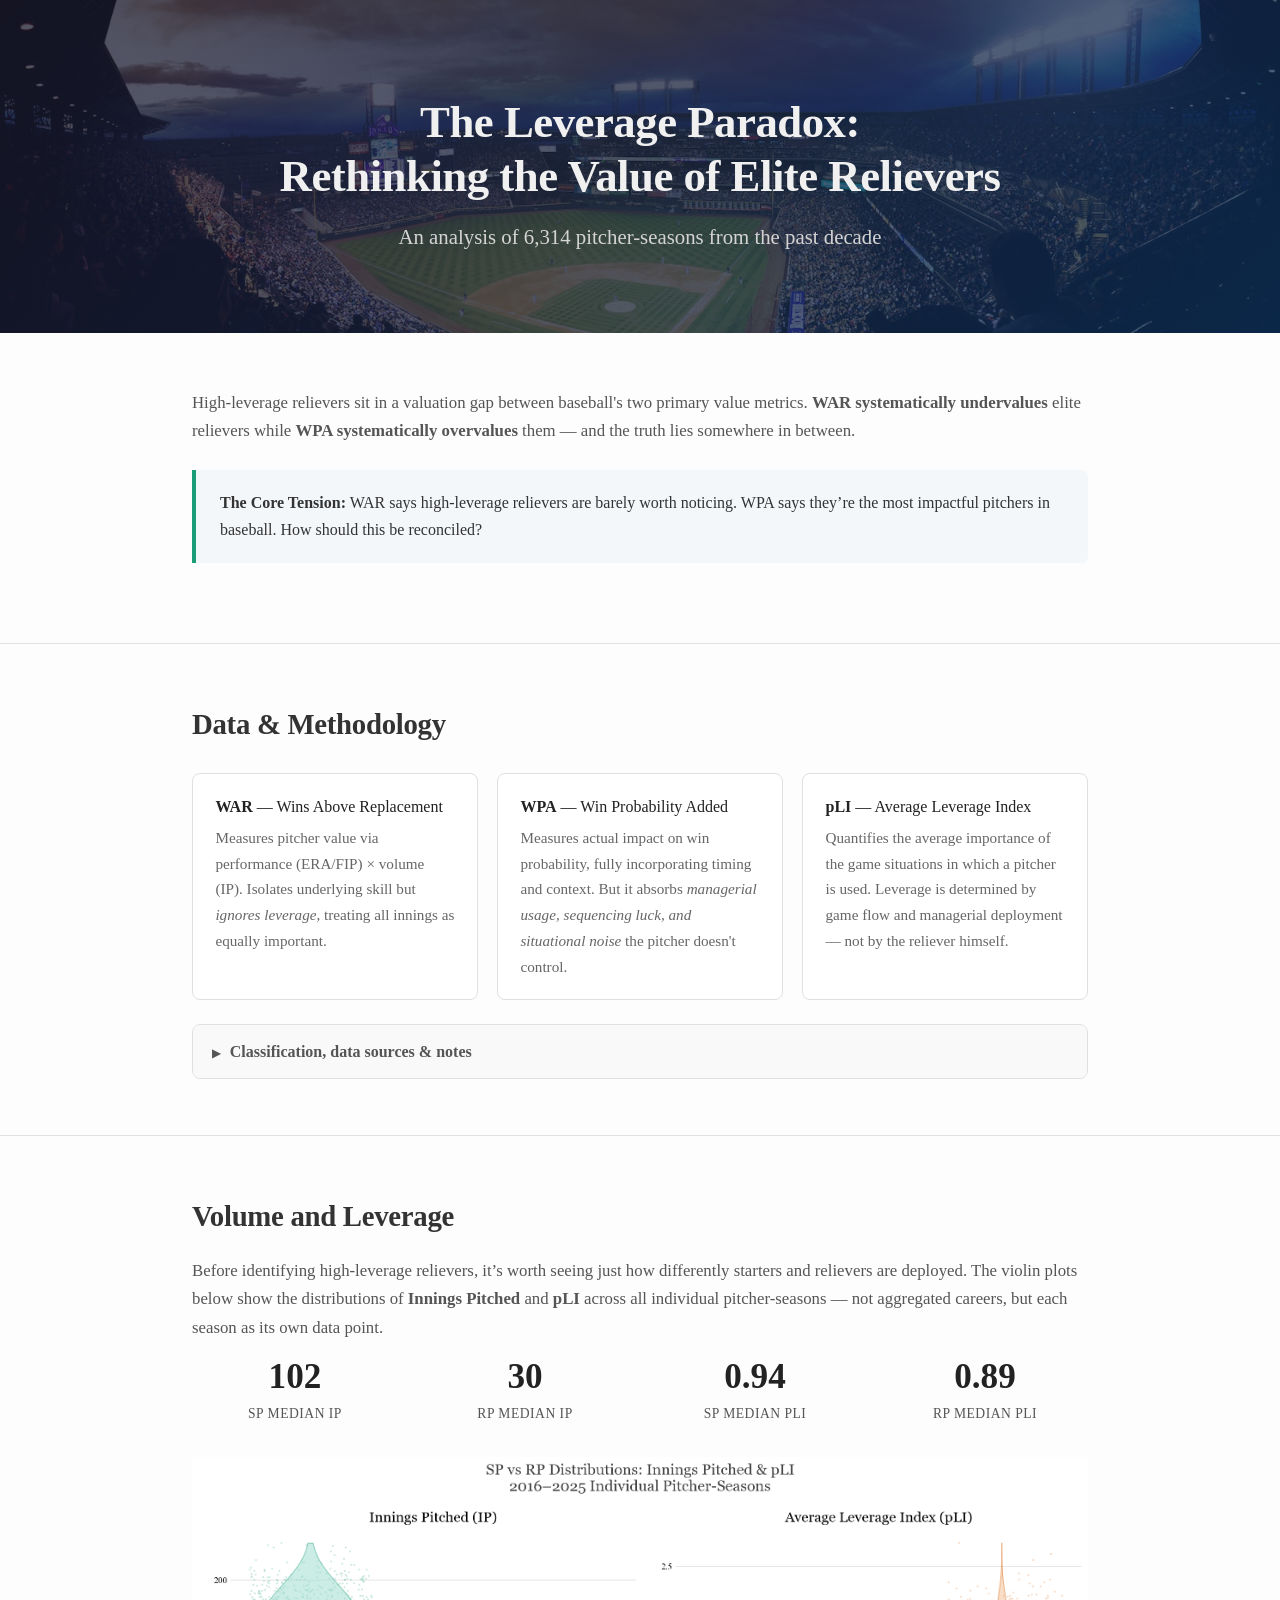
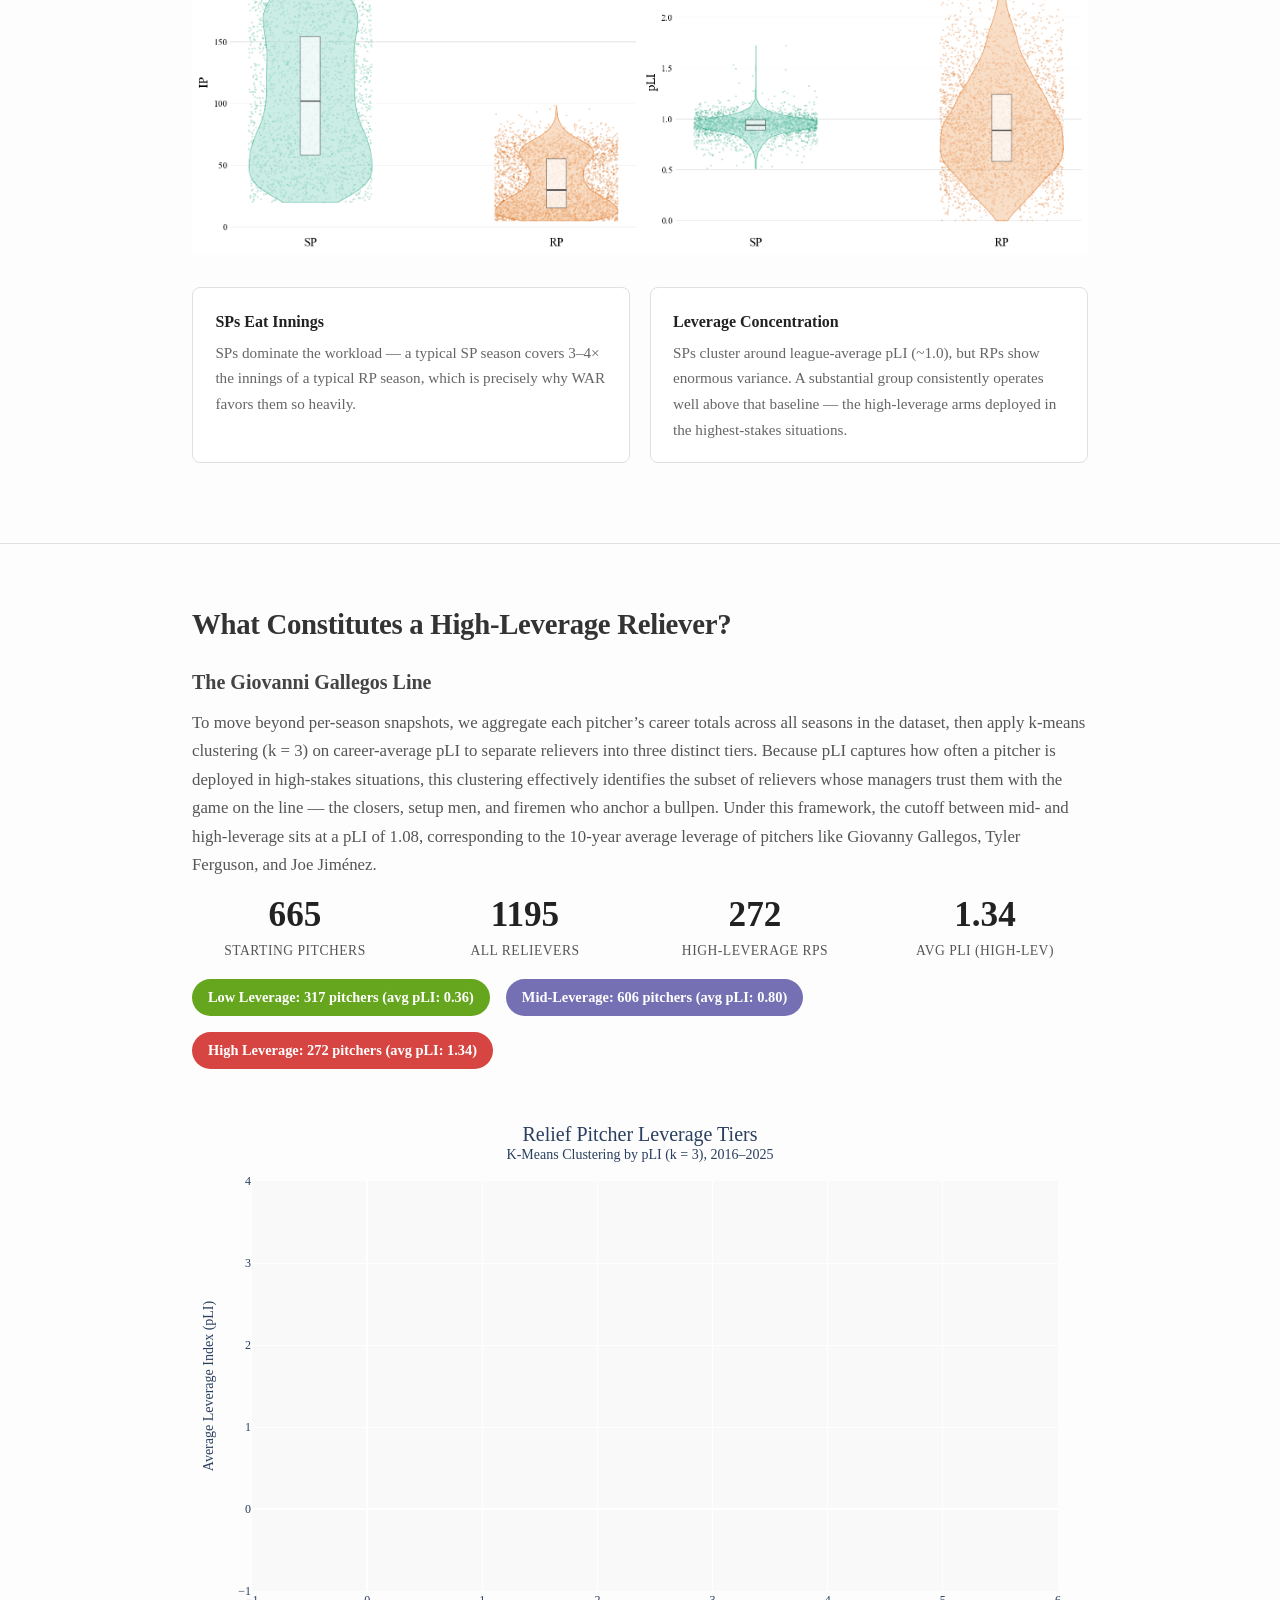
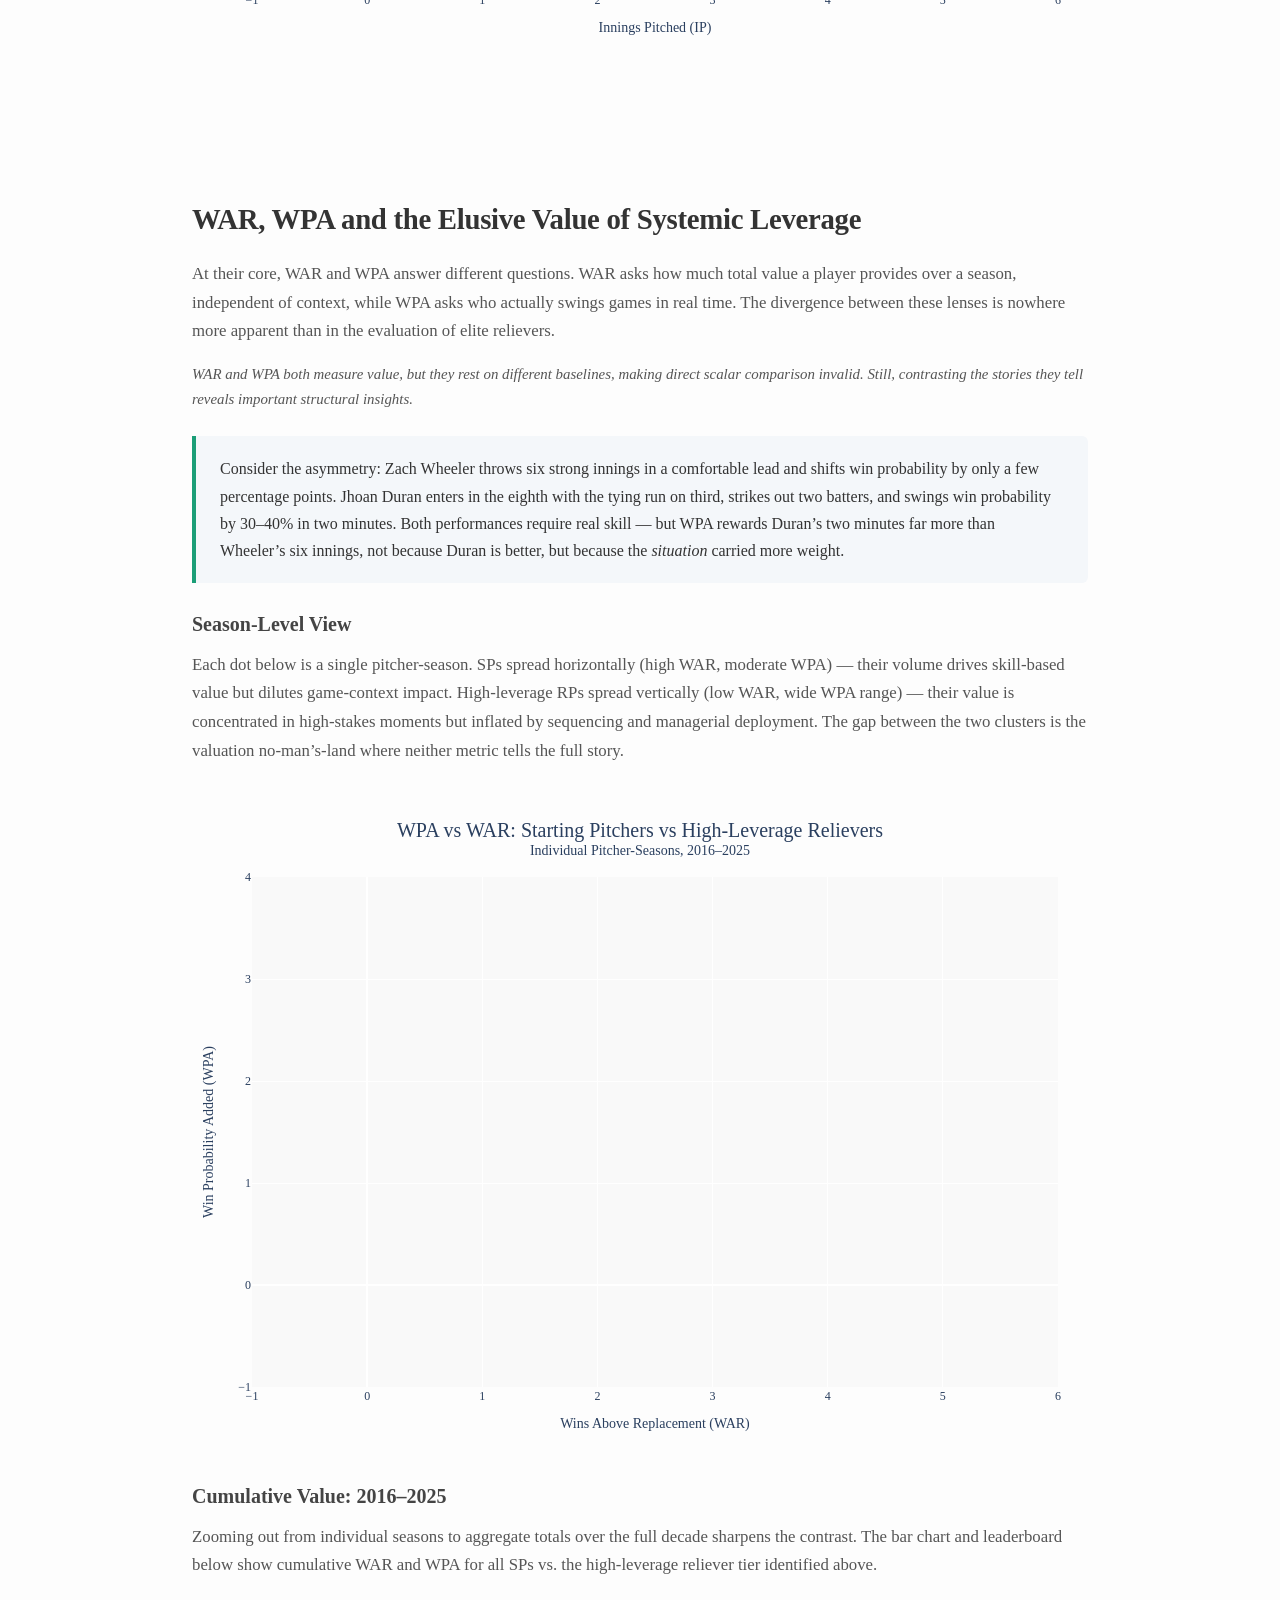
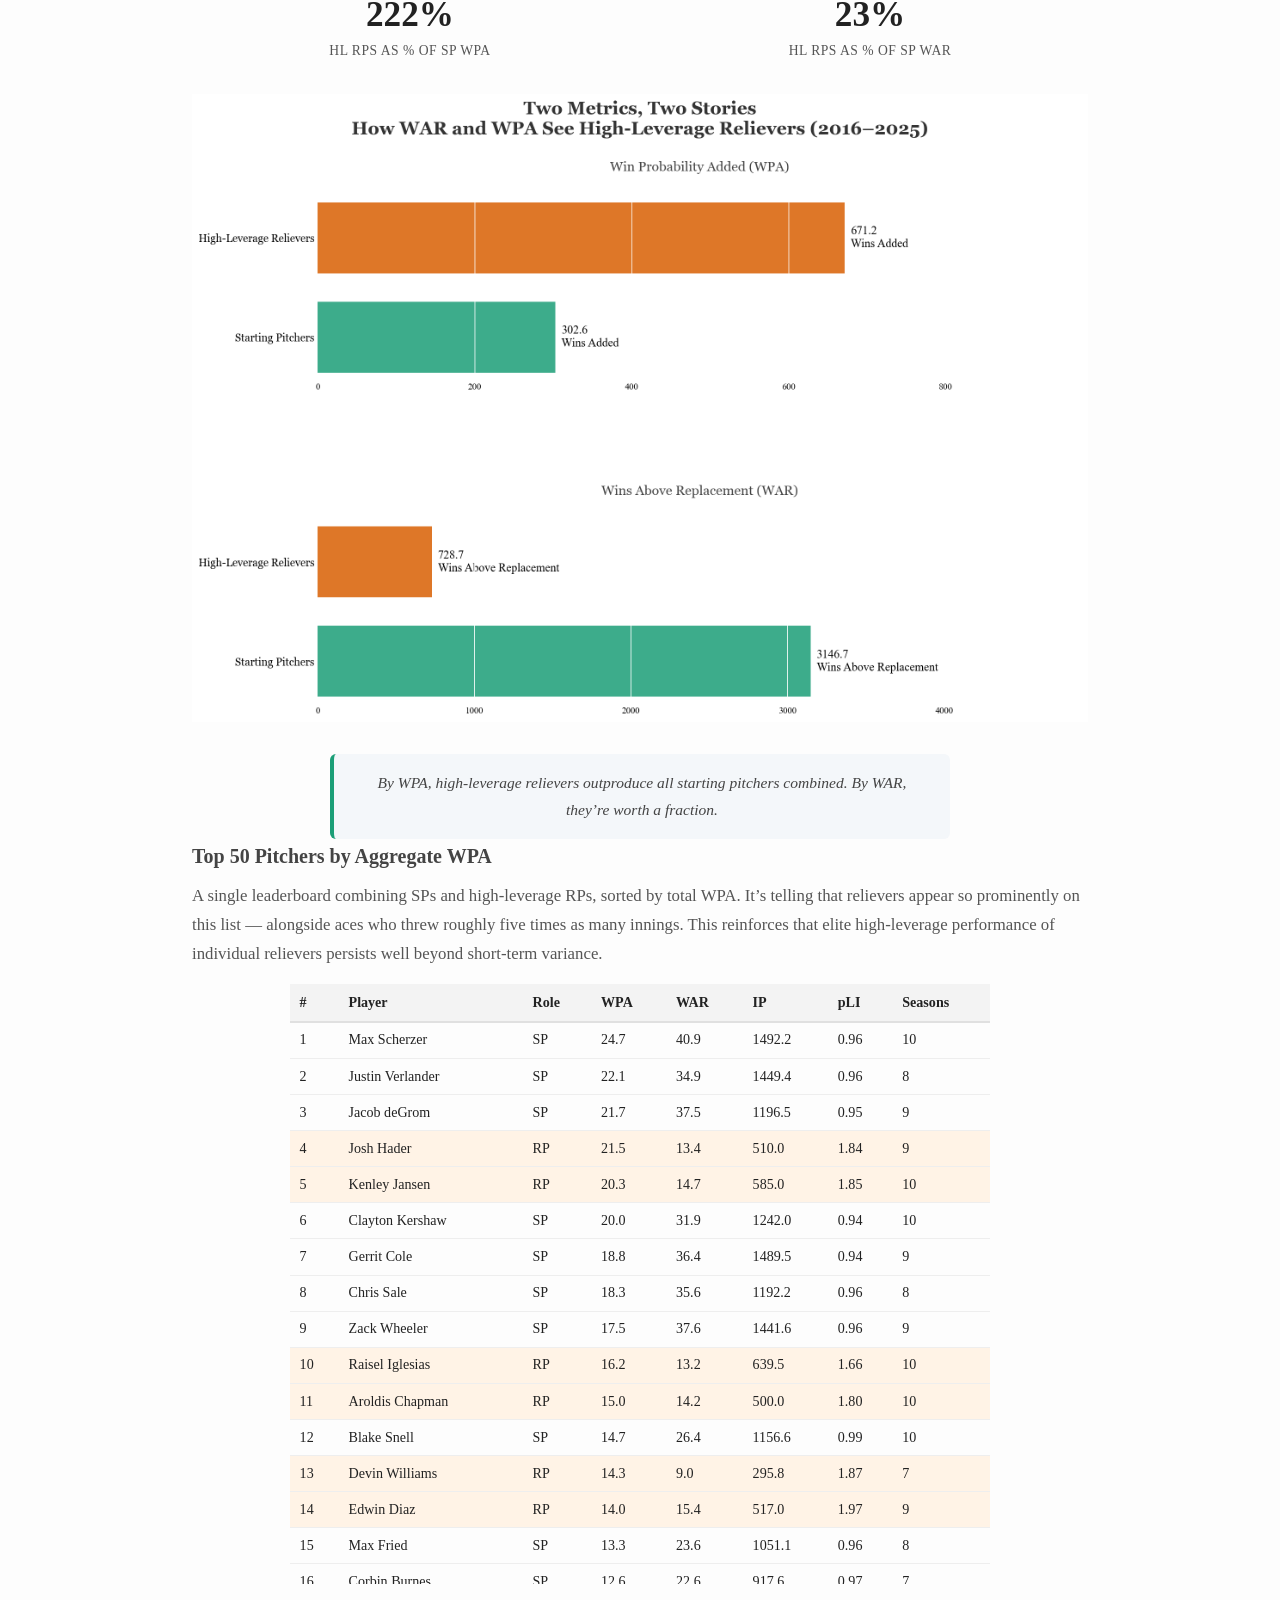
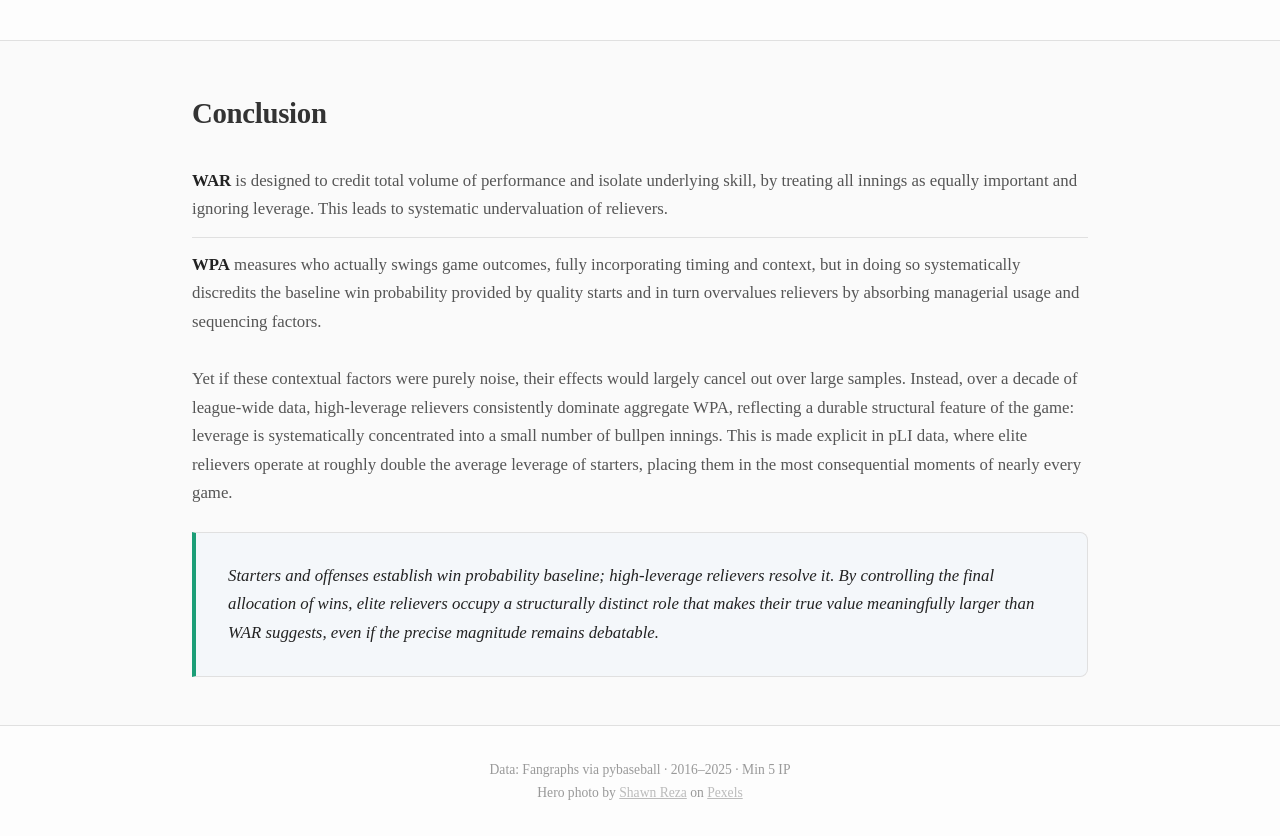
==== commit ddd2fa01: "Restyle bar chart caption as accent-bordered callout box" ====
--- a/leverage_paradox/index.html
+++ b/leverage_paradox/index.html
@@ -472,7 +472,7 @@
       <span class="cluster-tag high">High Leverage: 272 pitchers (avg pLI: 1.34)</span>
     </div>
 
-    <div class="chart-wrap"><div>                            <div id="ae70e8d6-f5ed-453e-8d95-992e129f37ea" class="plotly-graph-div" style="height:550px; width:100%;"></div>            <script type="text/javascript">                window.PLOTLYENV=window.PLOTLYENV || {};                                if (document.getElementById("ae70e8d6-f5ed-453e-8d95-992e129f37ea")) {                    Plotly.newPlot(                        "ae70e8d6-f5ed-453e-8d95-992e129f37ea",                        [{"customdata":[["A.J. Minter",3.11,7.3,9],["A.J. Puk",3.95,1.5,5],["AJ Ramos",4.4,1.6,3],["Aaron Bummer",3.54,5.6,9],["Abner Uribe",3.45,2.3,3],["Adam Ottavino",3.53,6.0,9],["Adbert Alzolay",3.82,2.1,4],["Addison Reed",3.1,3.1,3],["Alberto Baldonado",8.44,-0.2,1],["Alex Colome",3.1,4.6,7],["Alex Lange",3.87,0.9,4],["Alex Vesia",2.71,4.5,5],["Alex Wilson",5.09,1.4,4],["Alexis Diaz",4.26,2.4,4],["Andres Munoz",2.64,6.0,5],["Andrew Chafin",3.9,6.6,10],["Andrew Kittredge",2.95,1.9,7],["Andrew Miller",3.18,5.5,6],["Andrew Saalfrank",0.62,0.6,2],["Angel Felipe",4.2,0.2,1],["Anthony Bass",3.38,2.2,6],["Anthony Bender",3.07,2.2,4],["Arodys Vizcaino",3.93,1.1,4],["Aroldis Chapman",2.84,14.2,10],["Ben Joyce",3.74,0.5,2],["Blake Parker",3.49,2.1,6],["Blake Taylor",3.09,0.1,3],["Blake Treinen",2.99,8.5,9],["Brad Boxberger",4.03,0.9,8],["Brad Brach",4.4,4.1,6],["Brad Hand",3.18,7.7,8],["Brad Ziegler",3.65,1.5,3],["Brandon Kintzler",3.67,2.2,6],["Brandon Maurer",6.27,0.7,3],["Brandon Morrow",1.74,2.2,3],["Brandon Workman",3.95,1.4,5],["Brendon Little",3.38,1.0,2],["Brian Moran",4.26,0.0,1],["Brooks Raley",2.94,3.9,6],["Bryan Abreu",2.64,6.3,6],["Bryan Garcia",7.12,-0.5,3],["Cade Smith",2.42,5.4,2],["Caleb Frare",5.14,0.2,1],["Caleb Thielbar",3.36,4.4,6],["Calvin Faucher",3.98,1.0,3],["Cam Booser",4.45,-0.3,2],["Camilo Doval",3.38,4.1,5],["Carl Edwards Jr.",5.05,2.9,7],["Carlos Estevez",4.3,5.2,9],["Carlos Vargas",3.97,-0.6,1],["Carson Smith",2.56,0.3,2],["Casey Kelly",5.82,0.2,1],["Cesar Valdez",3.56,0.7,2],["Chad Green",3.69,7.3,10],["Chaz Roe",3.34,2.0,5],["Chris Martin",2.93,7.4,8],["Chris Rodriguez",3.64,0.5,1],["Chris Withrow",3.58,-0.4,1],["Clayton Beeter",4.26,0.2,1],["Codi Heuer",2.9,1.3,2],["Cody Allen",4.1,1.7,4],["Colin Holderman",4.46,0.8,4],["Colin Poche",5.46,1.0,5],["Collin Snider",4.71,0.3,4],["Corey Knebel",3.91,3.9,5],["Craig Kimbrel",3.62,9.1,10],["Craig Stammen",3.84,2.6,5],["Dalier Hinojosa",3.27,0.1,1],["Dan Winkler",3.82,0.6,5],["Daniel Bard",3.8,2.3,4],["Daniel Camarena",9.64,-0.1,1],["Daniel Hudson",3.85,3.4,8],["Daniel Palencia",4.5,1.4,3],["Daniel Zamora",4.1,0.1,2],["Dany Jimenez",3.93,-0.2,3],["Darren O'Day",3.02,1.7,7],["David Bednar",3.58,6.6,6],["David Hernandez",4.38,2.8,4],["David Robertson",3.44,7.9,9],["Daysbel Hernandez",2.96,0.1,2],["Dellin Betances",4.09,5.8,4],["Devin Williams",2.33,9.0,7],["Drew Rucinski",4.33,0.1,1],["Drew Steckenrider",4.03,1.8,5],["Dylan Floro",3.46,6.6,8],["Edgardo Henriquez",2.37,0.3,1],["Edwin Diaz",2.81,15.4,9],["Edwin Escobar",7.23,-0.4,1],["Emilio Pagan",3.78,4.3,9],["Emmanuel Clase",2.0,9.9,6],["Enoli Paredes",3.65,0.3,3],["Enrique Burgos",5.66,0.1,1],["Erich Uelmen",4.67,-0.2,1],["Felipe Vazquez",2.53,7.3,4],["Felix Bautista",2.09,4.8,3],["Fernando Cruz",3.23,2.7,3],["Fernando Rodney",4.17,2.6,4],["Francisco Rodriguez",5.53,0.0,2],["Fraser Ellard",3.75,0.1,1],["Gabe Klobosits",5.56,0.2,1],["Garrett Cleavinger",3.2,0.9,5],["Garrett Whitlock",3.2,6.0,4],["Gavin Floyd",4.06,0.2,1],["Giovanny Gallegos",3.97,5.9,8],["Graham Ashcraft",4.72,4.9,4],["Grant Holman",4.56,0.1,2],["Grant Taylor",4.91,1.7,1],["Greg Holland",3.91,1.9,5],["Gregory Santos",4.48,1.5,3],["Gregory Soto",4.28,3.2,7],["Griffin Jax",3.97,5.6,5],["Hansel Robles",5.02,1.6,7],["Hector Neris",3.81,7.2,10],["Hector Rondon",4.47,1.6,5],["Hunter Gaddis",3.06,2.5,3],["Hunter Harvey",2.79,3.6,7],["Hunter Strickland",3.67,1.5,8],["Huston Street",6.45,-0.6,1],["Ian Hamilton",4.2,0.4,3],["Isaac Mattson",2.45,0.6,1],["Jairo Diaz",6.09,0.6,2],["Jake Brentz",13.64,0.0,2],["Jake Diekman",3.73,1.8,9],["Jake McGee",4.48,2.3,7],["Jalen Beeks",4.3,2.5,6],["James Karinchak",2.75,2.2,5],["James McArthur",4.78,0.6,2],["Jason Adam",3.33,4.4,8],["Jason Foley",3.06,2.6,4],["Jason Grilli",5.21,-0.6,2],["Javier Lopez",4.05,-0.7,1],["Jeanmar Gomez",6.25,0.3,4],["Jeremy Jeffress",2.97,2.8,5],["Jeurys Familia",4.49,3.2,8],["Jhoan Duran",2.5,5.9,4],["Jim Johnson",4.15,1.4,3],["JoJo Romero",4.78,1.6,6],["Joakim Soria",3.84,5.4,6],["Joaquin Benoit",3.73,0.7,2],["Joe Jimenez",5.41,4.4,8],["Joe Kelly",4.06,4.3,9],["Joe Nathan",0.0,0.2,1],["Joey Gerber",4.02,0.0,1],["John Schreiber",4.35,3.4,6],["Jonathan Hernandez",4.2,0.2,5],["Jonathan Loaisiga",3.4,2.3,4],["Jonathan Papelbon",4.37,0.3,1],["Jonny Venters",8.02,-0.1,2],["Jordan Hicks",4.47,3.2,7],["Jordan Leasure",5.12,0.1,2],["Jordan Romano",4.4,3.4,7],["Jose A. Ferrer",4.3,2.1,3],["Jose Alvarado",3.76,6.4,9],["Jose Cisnero",4.05,1.3,6],["Jose Hernandez",4.18,-0.1,2],["Jose Quijada",4.71,0.0,5],["Jose Ramirez",7.94,-0.3,3],["Josh Hader",2.72,13.4,9],["Juan Burgos",6.08,-0.3,1],["Juan Morillo",4.19,0.3,1],["Juan Nicasio",4.46,4.3,4],["Justin Anderson",4.67,1.0,3],["Justin Lawrence",5.01,1.5,5],["Justin Martinez",6.4,1.3,3],["Justin Slaten",3.58,1.9,2],["Justin Sterner",3.18,0.3,1],["Justin Wilson",3.93,4.5,8],["Kelvin Herrera",3.9,3.2,4],["Ken Giles",3.23,5.8,4],["Kenley Jansen",2.83,14.7,10],["Keone Kela",3.87,2.5,5],["Kevin Ginkel",4.43,3.2,7],["Kevin Siegrist",3.79,0.1,2],["Keynan Middleton",3.7,0.2,7],["Kirby Yates",3.42,7.4,8],["Koda Glover",4.49,0.5,3],["Koji Uehara",3.72,1.2,2],["Kyle Backhus",4.62,0.0,1],["Kyle Barraclough",4.03,1.3,6],["Kyle Finnegan",3.48,2.5,6],["Liam Hendriks",3.67,12.0,9],["Lou Trivino",3.95,1.9,6],["Lucas Erceg",3.58,3.4,3],["Lucas Sims",6.34,1.5,8],["Luke Hochevar",3.86,0.2,1],["Manuel Rodriguez",3.41,0.4,4],["Marc Rzepczynski",4.54,0.2,3],["Mark Melancon",3.24,5.4,7],["Mason Miller",2.97,5.0,3],["Matt Albers",5.1,-0.7,4],["Matt Barnes",4.44,5.5,9],["Matt Brash",3.32,3.4,3],["Matt Bush",4.8,1.6,5],["Matt Strahm",3.38,8.8,9],["Mauricio Cabrera",2.82,0.7,1],["Mychal Givens",3.54,5.1,7],["Nate Jones",3.84,1.0,6],["Neftali Feliz",4.5,-0.8,2],["Nick Burdi",5.6,0.2,2],["Nick Mears",4.54,1.2,4],["Nick Sandlin",2.98,-0.1,5],["Nik Turley",4.98,0.2,1],["Oliver Perez",3.39,2.5,5],["Orion Kerkering",2.8,2.2,2],["Pat Neshek",3.06,3.1,4],["Paul Sewald",5.16,3.8,9],["Pedro Baez",3.03,2.7,5],["Pedro Strop",3.23,2.6,4],["Pete Fairbanks",3.32,5.7,7],["Pierce Johnson",3.89,2.8,7],["Porter Hodge",4.07,0.3,2],["Rafael Dolis",3.56,0.7,2],["Rafael Montero",4.39,3.2,8],["Raisel Iglesias",2.72,13.2,10],["Randy Rodriguez",3.04,1.9,2],["Robert Garcia",3.61,2.6,3],["Robert Suarez",3.06,3.5,4],["Roberto Osuna",2.76,7.3,4],["Ronny Henriquez",2.74,1.4,2],["Rowan Wick",4.11,1.8,5],["Ryan Helsley",3.29,6.0,7],["Ryan Johnson",7.36,-0.1,1],["Ryan Madson",3.64,2.6,3],["Ryan Pressly",3.33,10.7,10],["Ryan Tepera",4.13,2.9,8],["Ryan Thompson",3.6,2.4,6],["Ryan Walker",3.08,3.0,3],["Sam Bachman",4.69,0.4,2],["Sam Dyson",3.63,1.8,4],["Santiago Casilla",3.67,0.3,3],["Scott Alexander",3.59,1.7,9],["Scott Barlow",3.68,5.9,8],["Scott Oberg",3.71,3.1,4],["Sean Doolittle",3.16,5.4,7],["Seranthony Dominguez",3.56,3.4,6],["Sergio Romo",4.28,1.4,7],["Seth Halvorsen",3.22,-0.1,2],["Seunghwan Oh",4.5,3.4,4],["Shane Greene",3.98,1.5,5],["Shawn Kelley",4.45,0.3,4],["Shawn Tolleson",7.68,-0.2,1],["Steve Cishek",3.28,3.2,7],["Steven Wilson",4.03,0.3,4],["Tanner Scheppers",4.15,0.2,1],["Tanner Scott",3.72,6.5,8],["Taylor Rashi",4.41,0.4,1],["Taylor Rogers",3.4,8.7,10],["Tejay Antone",1.87,1.0,2],["Tommy Kahnle",3.44,3.5,8],["Tony Cingrani",4.37,0.6,3],["Tony Santillan",3.64,2.1,3],["Tony Watson",3.27,2.4,6],["Trevor Hildenberger",6.37,0.7,3],["Trevor May",3.88,2.9,7],["Trevor Megill",4.4,3.5,5],["Trevor Rosenthal",5.82,2.3,4],["Trevor Stephan",3.72,2.1,3],["Ty Buttrey",4.37,2.2,3],["Tyler Clippard",3.6,2.1,5],["Tyler Rogers",2.74,5.4,7],["Wade Davis",4.74,2.8,5],["Wil Crowe",4.84,-0.6,3],["Will Harris",3.71,4.8,6],["Will Smith",3.94,4.2,8],["Will Vest",4.0,3.5,4],["Xavier Cedeno",3.07,1.5,2],["Yennier Cano",5.47,2.1,4],["Yimi Garcia",3.53,2.9,9],["Yoshihisa Hirano",4.34,0.5,3],["Yusmeiro Petit",3.09,4.1,6],["Zach Jackson",2.75,1.3,2],["Zack Britton",2.7,4.3,6]],"hovertemplate":"Cluster = High Leverage\u003cbr\u003eInnings Pitched (IP) = %{x}\u003cbr\u003eAverage Leverage Index (pLI) = %{y}\u003cbr\u003ePlayer = %{customdata[0]}\u003cbr\u003eERA = %{customdata[1]}\u003cbr\u003eWAR = %{customdata[2]}\u003cbr\u003eSeasons = %{customdata[3]}\u003cextra\u003e\u003c\u002fextra\u003e","legendgroup":"High Leverage","marker":{"color":"#D64541","symbol":"circle","opacity":0.4,"size":8},"mode":"markers","name":"High Leverage","showlegend":true,"x":{"dtype":"f8","bdata":"[base64]\[base64]\[base64]"},"xaxis":"x","y":{"dtype":"f8","bdata":"9ihcj8L19D9mZmZmZmbyP83MzMzMzPg\u002fZmZmZmZm8j8UrkfhehT2P+xRuB6F6\u002fU\u002fuB6F61G49j8zMzMzMzP3Pylcj8L1KPg\u002fw\u002fUoXI\u002fC\u002fT97FK5H4Xr0P4XrUbgehfM\u002fj8L1KFyP8j\u002fsUbgehev5P5qZmZmZmf0\u002fj8L1KFyP8j8K16NwPQrzP4\u002fC9Shcj\u002fY\u002fmpmZmZmZ9T89CtejcD3yP4\u002fC9Shcj\u002fI\u002fUrgehetR+D8K16NwPQr3P83MzMzMzPw\u002fAAAAAAAA+D8K16NwPQrzPxSuR+F6FPI\u002fSOF6FK5H+T+PwvUoXI\u002f2PwAAAAAAAPQ\u002fFK5H4XoU+j89CtejcD36P+F6FK5H4fY\u002fexSuR+F69D+F61G4HoXzP0jhehSuR\u002fU\u002fCtejcD0K8z8pXI\u002fC9Sj0Pylcj8L1KPQ\u002fCtejcD0K8z9xPQrXo3DxP4XrUbgehfc\u002fPQrXo3A98j+amZmZmZnxP\u002fYoXI\u002fC9fQ\u002fSOF6FK5H8T\u002fNzMzMzMz8P4\u002fC9Shcj\u002fI\u002fCtejcD0K9z97FK5H4Xr0P3E9CtejcPE\u002fZmZmZmZm9j97FK5H4Xr0P+F6FK5H4fI\u002f4XoUrkfh8j9mZmZmZmb2P5qZmZmZmfE\u002fMzMzMzMz8z8zMzMzMzPzP3sUrkfhevQ\u002f9ihcj8L1+D8pXI\u002fC9Sj0P3E9CtejcPU\u002fPQrXo3A98j9cj8L1KFz3P4\u002fC9Shcj\u002fo\u002fFK5H4XoU8j8fhetRuB75P0jhehSuR\u002fE\u002f16NwPQrX+z89CtejcD3yP5qZmZmZmfU\u002fSOF6FK5H8T+amZmZmZnxP2ZmZmZmZvY\u002fw\u002fUoXI\u002fC8T8UrkfhehT6PxSuR+F6FPI\u002frkfhehSu+z8AAAAAAAD0PwAAAAAAAPg\u002f7FG4HoXr\u002fT9mZmZmZmbyP6RwPQrXo\u002fQ\u002fj8L1KFyP8j8pXI\u002fC9Sj0P4XrUbgehf8\u002f4XoUrkfh8j+PwvUoXI\u002fyP83MzMzMzPw\u002fhetRuB6F8z+amZmZmZnxP+xRuB6F6\u002fE\u002f7FG4HoXr+T\u002fsUbgehev9P0jhehSuR\u002fE\u002f4XoUrkfh+j+amZmZmZn9P65H4XoUrvM\u002fMzMzMzMz8z+PwvUoXI\u002fyP4XrUbgehfM\u002fKVyPwvUo9D9I4XoUrkfxP4\u002fC9Shcj\u002fI\u002fZmZmZmZm9j\u002fXo3A9Ctf7Pylcj8L1KPg\u002fXI\u002fC9Shc9z9xPQrXo3D1PwrXo3A9Cvc\u002fXI\u002fC9Shc8z\u002f2KFyPwvX4Pylcj8L1KPQ\u002fmpmZmZmZ9T8UrkfhehT2Pz0K16NwPfI\u002fUrgehetR+D\u002f2KFyPwvX0P0jhehSuR\u002fk\u002f9ihcj8L19D97FK5H4Xr0Px+F61G4HvU\u002f7FG4HoXr8T\u002fsUbgehevxP+F6FK5H4fI\u002frkfhehSu8z+PwvUoXI\u002fyPz0K16NwPfI\u002frkfhehSu8z9xPQrXo3D1P+xRuB6F6\u002fE\u002fKVyPwvUo+D\u002fsUbgehev1P2ZmZmZmZv4\u002fhetRuB6F9z9SuB6F61H0PwrXo3A9Cvc\u002fmpmZmZmZ9T9I4XoUrkfxP+F6FK5H4fI\u002fhetRuB6F9z97FK5H4Xr0P4\u002fC9Shcj\u002fI\u002fcT0K16Nw8T\u002fhehSuR+H2PxSuR+F6FP4\u002fMzMzMzMz8z9cj8L1KFzzPwrXo3A9Cvc\u002f9ihcj8L1\u002fD\u002fsUbgehevxPwAAAAAAAPg\u002fSOF6FK5H8T+amZmZmZnxP+xRuB6F6\u002fU\u002fSOF6FK5H9T9xPQrXo3D9P+F6FK5H4fI\u002fj8L1KFyP8j+F61G4HoXzP+F6FK5H4fI\u002fMzMzMzMz8z8UrkfhehT2P3E9CtejcPU\u002fKVyPwvUo9D+kcD0K16P0P8P1KFyPwvU\u002fmpmZmZmZ+T+amZmZmZn9P83MzMzMzPQ\u002fZmZmZmZm8j8zMzMzMzPzP8P1KFyPwvE\u002f16NwPQrX8z8UrkfhehT2P65H4XoUrvM\u002f16NwPQrX9z\u002fNzMzMzMz0P4XrUbgehfs\u002fmpmZmZmZ9T9cj8L1KFzzP65H4XoUrvc\u002fFK5H4XoU8j+F61G4HoXzPzMzMzMzM\u002fc\u002fFK5H4XoU8j97FK5H4Xr8P65H4XoUrvc\u002fCtejcD0K8z+amZmZmZn1P4XrUbgehfc\u002fKVyPwvUo9D+PwvUoXI\u002fyPz0K16NwPfY\u002fw\u002fUoXI\u002fC9T97FK5H4Xr0P1K4HoXrUfQ\u002frkfhehSu8z9I4XoUrkfxPwrXo3A9CvM\u002fAAAAAAAA+D9I4XoUrkfxP7gehetRuPY\u002fAAAAAAAA9D\u002fD9Shcj8LxP0jhehSuR\u002fE\u002fcT0K16Nw9T89CtejcD36P8P1KFyPwvE\u002fSOF6FK5H9T8zMzMzMzP3PxSuR+F6FPI\u002fj8L1KFyP+j8AAAAAAAD0P83MzMzMzPQ\u002fCtejcD0K+z8UrkfhehT+Pz0K16NwPfI\u002f16NwPQrX8z\u002f2KFyPwvX4P1yPwvUoXPM\u002fw\u002fUoXI\u002fC+T\u002fNzMzMzMz4P4XrUbgehfM\u002fMzMzMzMz9z+4HoXrUbj2P3E9CtejcPE\u002fFK5H4XoU+j9SuB6F61H4P8P1KFyPwvE\u002fcT0K16Nw9T+amZmZmZnxPzMzMzMzM\u002fc\u002fMzMzMzMz9z97FK5H4Xr0P8P1KFyPwvU\u002fFK5H4XoU9j+kcD0K16P0P7gehetRuPI\u002fFK5H4XoU9j\u002fXo3A9CtfzPz0K16NwPfI\u002fKVyPwvUo9D\u002fXo3A9Ctf3P\u002fYoXI\u002fC9fQ\u002fZmZmZmZm9j+PwvUoXI\u002fyP5qZmZmZmfE\u002fZmZmZmZm8j+PwvUoXI\u002f6P1K4HoXrUfg\u002fUrgehetR9D+uR+F6FK7zP6RwPQrXo\u002fQ\u002fUrgehetR+D+uR+F6FK7zPx+F61G4Hv0\u002fZmZmZmZm9j+uR+F6FK73P83MzMzMzPg\u002fw\u002fUoXI\u002fC8T9mZmZmZmbyPwAAAAAAAPg\u002fw\u002fUoXI\u002fC8T+4HoXrUbjyP83MzMzMzPQ\u002fUrgehetR9D8AAAAAAAD4Pz0K16NwPfI\u002fw\u002fUoXI\u002fC\u002fT+4HoXrUbj6Pw=="},"yaxis":"y","type":"scattergl","hoverlabel":{"font":{"color":"#333"},"bgcolor":"#FDEAE9"}},{"customdata":[["A.J. Schugel",2.8,0.8,2],["Aaron Ashby",3.15,2.7,3],["Aaron Loup",3.82,3.2,7],["Aaron Slegers",5.22,0.2,2],["Adam Cimber",4.48,2.3,7],["Adam Kolarek",3.89,1.0,7],["Adam Liberatore",3.08,0.6,2],["Adam Warren",3.88,0.1,4],["Adonis Medina",6.08,0.0,1],["Adrian Martinez",5.5,-0.4,2],["Adrian Morejon",5.26,3.6,5],["Al Alburquerque",2.5,0.3,1],["Alan Busenitz",4.13,-0.5,3],["Albert Abreu",4.38,-1.1,3],["Alex Claudio",3.93,3.4,6],["Alex McRae",8.78,-0.8,1],["Alex Wimmers",4.53,-0.3,2],["Alexi Ogando",3.94,0.0,1],["Amir Garrett",4.59,0.5,8],["Anderson Espinoza",5.4,-0.5,1],["Andre Scrubb",3.46,-0.2,2],["Andres Machado",4.03,-0.6,3],["Andrew Bailey",5.36,0.0,1],["Andrew Bellatti",4.21,1.1,2],["Andrew Faulkner",6.75,-0.4,1],["Andrew Hoffmann",6.0,-0.2,1],["Andrew Nardi",5.85,1.2,3],["Andrew Walters",0.0,0.1,1],["Andrew Wantz",4.08,0.1,2],["Angel Chivilli",5.8,-0.9,2],["Angel Perdomo",5.04,0.3,2],["Angel Zerpa",4.02,0.5,2],["Anthony Banda",4.74,0.5,5],["Anthony Castro",6.08,-0.3,2],["Anthony Gose",3.03,0.0,2],["Anthony Maldonado",8.84,0.0,2],["Anthony Misiewicz",5.09,0.7,4],["Anthony Swarzak",5.61,0.7,5],["Anthony Veneziano",4.03,0.0,2],["Antonio Bastardo",9.76,-0.7,2],["Arquimedes Caminero",3.56,-0.3,1],["Art Warren",2.6,0.5,3],["Ashton Goudeau",5.64,0.0,2],["Austin Adams",5.44,0.7,7],["Austin Brice",5.63,-0.7,6],["Austin Warren",2.51,0.6,4],["Bailey Horn",4.04,-0.5,2],["Ben Heller",4.43,-0.4,6],["Bennett Sousa",5.08,0.9,3],["Blaine Boyer",6.78,-0.1,3],["Blake Walston",4.42,-0.2,1],["Blake Wood",3.92,1.2,3],["Bo Schultz",5.51,-0.1,1],["Bobby Parnell",6.75,-0.1,1],["Bobby Poyner",5.08,0.2,2],["Bobby Wahl",7.42,-0.1,2],["Boone Logan",4.77,0.8,3],["Brad Wieck",2.33,0.5,3],["Bradgley Rodriguez",1.17,0.1,1],["Brady Basso",2.31,0.1,1],["Branden Kline",5.93,-0.2,1],["Brandon Brennan",4.12,0.0,2],["Brandon Cunniff",4.24,-0.1,1],["Brandon Hughes",6.17,-0.8,3],["Brandon Waddell",5.1,-0.4,2],["Brandyn Garcia",5.65,0.2,1],["Brant Hurter",2.58,0.8,1],["Braydon Fisher",2.7,0.8,1],["Brenan Hanifee",3.0,0.6,1],["Brent Honeywell",3.72,-0.3,2],["Brett Cecil",4.9,0.8,3],["Brett Kennedy",6.62,-0.1,2],["Brett Martin",3.48,1.7,4],["Brett de Geus",7.36,-0.4,2],["Brian Duensing",4.81,0.0,3],["Brian Flynn",3.95,0.4,3],["Brock Burke",4.59,1.3,5],["Brock Stewart",5.03,0.4,6],["Brooks Kriske",10.9,-0.7,2],["Bruce Rondon",7.46,1.0,3],["Brusdar Graterol",3.21,3.2,6],["Bryan Baker",4.04,2.5,4],["Bryan Hoeing",5.78,-0.1,4],["Bryan Hudson",4.6,0.6,3],["Bryan King",2.58,1.1,2],["Bryan Morris",4.74,-0.4,2],["Bryan Sammons",3.62,-0.4,1],["Bryan Shaw",6.14,1.0,8],["Bryce Jarvis",3.99,-0.7,3],["Bryse Wilson",4.69,-0.4,6],["Buck Farmer",4.5,2.9,9],["Buddy Baumann",3.14,0.1,2],["Buddy Boshers",4.4,0.5,3],["Burch Smith",5.0,0.3,5],["Cade Gibson",2.63,0.3,1],["Caleb Baragar",2.8,0.3,2],["Caleb Cotham",7.4,-0.1,1],["Cam Bedrosian",3.34,2.8,6],["Cam Vieaux",10.38,0.0,1],["Carlos Torres",4.49,0.1,3],["Carlos Villanueva",5.96,-0.7,1],["Casey Fien",9.12,-1.4,2],["Casey Sadler",2.64,1.2,3],["Chad Smith",7.04,-0.3,2],["Chad Sobotka",4.04,-0.3,2],["Chase De Jong",7.3,-1.0,3],["Chase Lee",4.1,-0.1,1],["Chase Shugart",3.78,0.0,2],["Chase Whitley",3.3,0.8,2],["Chasen Shreve",4.45,-0.6,7],["Chris Capuano",4.13,-0.6,1],["Chris Hatcher",4.9,-0.6,3],["Chris Murphy",4.02,0.2,2],["Chris Narveson",8.64,-0.4,1],["Chris Roycroft",6.02,0.0,2],["Chris Stratton",4.69,4.4,10],["Chris Volstad",5.46,-0.4,2],["Chris Young",6.85,-1.5,2],["Cionel Perez",5.12,1.3,8],["Cody Carroll",9.0,-0.4,1],["Cody Martin",3.86,-0.1,1],["Cody Ponce",7.04,-0.1,1],["Cody Stashak",4.25,1.4,4],["Cole Henry",4.27,-0.3,1],["Cole Sulser",3.05,2.1,6],["Cole Winn",4.65,0.2,2],["Colin Selby",4.93,0.1,3],["Colten Brewer",5.12,0.4,3],["Colton Murray",6.25,-0.1,1],["Conner Greene",7.11,0.4,1],["Connor Brogdon",4.05,0.9,5],["Connor Phillips",4.92,0.3,2],["Connor Sadzeck",1.81,0.1,2],["Corbin Martin",5.42,-0.3,2],["Cory Gearrin",3.53,1.2,4],["Craig Breslow",4.8,0.0,2],["Cy Sneed",5.6,0.0,2],["DJ Johnson",4.65,0.4,2],["DL Hall",4.74,1.0,3],["Dan Altavilla",3.56,0.1,6],["Dan Jennings",2.92,0.9,3],["Dan Otero",3.61,1.6,4],["Daniel Duarte",3.69,-0.2,1],["Daniel Stumpf",5.97,0.2,4],["Daniel Wright",5.36,0.2,2],["Danny Barnes",4.4,0.5,3],["Danny Coulombe",3.12,3.1,8],["Danny Farquhar",4.3,-0.1,3],["Danny Young",3.31,0.5,3],["Darien Nunez",8.22,-0.3,1],["Dario Alvarez",3.91,0.2,2],["Darius Vines",3.98,0.1,1],["Darwinzon Hernandez",7.9,0.0,4],["Dauri Moreta",4.12,0.8,3],["David McKay",5.47,0.2,1],["David Morgan",2.66,0.3,1],["Deck McGuire",2.63,0.3,1],["Declan Cronin",6.68,1.0,2],["Dedniel Nunez",3.49,1.0,2],["Demarcus Evans",5.13,0.0,1],["Dennis Santana",4.46,2.9,6],["Deolis Guerra",5.15,0.5,4],["Derek Law",4.26,1.9,6],["Diego Moreno",4.76,0.0,1],["Dillon Overton",9.06,-1.1,2],["Dillon Tate",4.34,1.3,6],["Domingo Acevedo",5.74,-0.2,3],["Domingo Tapia",4.9,0.3,3],["Dominic Leone",5.33,-0.3,8],["Dovydas Neverauskas",7.41,-1.1,4],["Drew Anderson",4.12,0.5,2],["Drew Gagnon",6.81,-1.2,2],["Drew Hutchison",4.46,-0.3,3],["Drew Smith",3.82,0.7,6],["Drew Storen",4.84,0.0,2],["Drew VerHagen",5.63,-0.8,5],["Duane Underwood Jr.",4.99,0.8,5],["Dustin McGowan",3.78,-0.3,2],["Dylan Coleman",4.35,0.2,3],["Dylan Dodd",5.6,-0.3,2],["Dylan Lee",2.93,2.2,4],["Eddie Gamboa",1.35,0.0,1],["Edgar Santana",3.45,0.7,3],["Eduardo Paredes",5.65,-0.2,2],["Edubray Ramos",3.94,2.0,4],["Edward Mujica",9.95,-0.3,1],["Edward Paredes",4.56,0.1,2],["Edwin Uceta",4.44,2.7,4],["Eli Morgan",5.39,1.4,5],["Elvis Alvarado",3.19,0.1,1],["Elvis Araujo",5.6,-0.1,1],["Elvis Peguero",4.96,0.5,4],["Enderson Franco",3.38,0.0,1],["Enny Romero",7.36,-0.1,3],["Enyel De Los Santos",4.91,0.9,7],["Eric Hanhold",6.97,-0.1,1],["Eric O'Flaherty",7.38,-0.2,2],["Eric Orze",3.02,0.3,1],["Eric Stout",5.64,-0.1,1],["Eric Yardley",3.53,-0.2,3],["Erik Goeddel",4.26,0.0,3],["Erik Sabrowski",0.92,0.7,2],["Erik Swanson",6.69,1.6,7],["Ernesto Frieri",5.14,0.1,1],["Ethan Roberts",5.98,-0.4,3],["Evan Justice",8.59,0.0,1],["Evan Marshall",6.06,1.4,6],["Evan Phillips",4.34,4.6,8],["Evan Scribner",5.52,0.2,2],["Evan Sisk",3.57,0.2,1],["Fernando Abad",4.19,0.5,5],["Fernando Rodriguez",4.2,0.5,1],["Fernando Salas",4.54,0.3,3],["Frank Herrmann",8.4,-0.6,1],["Freddy Tarnok",3.68,-0.3,2],["Gabe Speier",4.41,2.7,7],["Garrett Acton",12.71,-0.4,1],["Garrett McDaniels",5.91,-0.3,1],["Gavin Hollowell",6.14,-0.5,3],["Genesis Cabrera",4.26,-0.7,7],["George Kontos",3.44,0.2,3],["Gerson Bautista",11.0,-0.2,1],["Gonzalez Germen",5.31,-0.2,1],["Grant Anderson",5.46,-0.4,3],["Grant Dayton",3.7,0.1,5],["Grant Hartwig",4.84,0.0,1],["Greg Mahle",5.4,-0.4,1],["Greg Weissert",3.89,1.2,4],["Gregory Infante",5.56,0.7,2],["Hans Crouse",2.84,0.2,1],["Harrison Musgrave",4.12,-0.1,2],["Heath Hembree",5.18,-0.1,7],["Hirokazu Sawamura",3.4,-0.2,2],["Hoby Milner",4.63,2.7,8],["Hogan Harris",4.4,1.1,3],["Huascar Brazoban",3.69,1.1,3],["Hunter Cervenka",3.53,0.1,1],["Hunter Stratton",3.68,0.6,3],["Ian Gibaut",4.93,1.6,5],["Ian Krol",4.28,0.7,3],["Isaiah Campbell",8.69,-0.1,3],["J.B. Bukauskas",3.53,-0.3,3],["J.B. Wendelken",4.25,1.0,6],["J.D. Hammer",4.37,0.0,2],["J.J. Hoover",8.71,-0.9,2],["J.P. Feyereisen",4.18,0.9,4],["Jace Fry",6.88,1.2,5],["Jack Leathersich",3.6,0.1,1],["Jackson Stephens",3.87,0.3,3],["Jacob Barnes",5.42,0.8,10],["Jacob Rhame",6.37,-0.7,3],["Jacob Turner",10.63,-1.2,3],["Jacob Webb",2.55,1.4,6],["Jaime Schultz",5.64,-0.2,1],["Jake Barrett",4.54,-0.1,3],["Jake Bird",4.98,-0.1,3],["Jake Cousins",3.15,0.4,4],["Jake Newberry",4.2,-0.6,3],["Jake Petricka",6.88,-0.4,5],["Jake Reed",5.31,0.2,2],["Jake Thompson",4.85,-0.5,3],["Jake Woodford",5.4,0.2,6],["James Hoyt",3.8,0.6,5],["James Pazos",6.34,0.7,4],["Jamie Callahan",4.05,0.2,1],["Jandel Gustave",3.84,0.2,5],["Jared Hughes",3.37,0.9,5],["Jared Shuster",6.92,0.3,2],["Jarlin Garcia",3.25,0.1,6],["Jason Motte",4.24,-0.7,2],["Jay Jackson",4.46,-0.1,4],["Jayden Murray",1.54,0.3,1],["Jean Machi",1.17,-0.1,1],["Jed Bradley",5.14,0.0,1],["Jeff Brigham",4.37,-0.5,3],["Jeff Criswell",2.75,0.0,1],["Jeff Hoffman",5.33,4.0,10],["Jeff Manship",3.12,-0.3,1],["Jeremiah Estrada",4.08,2.2,4],["Jerry Blevins",3.62,1.4,4],["Jesse Biddle",6.64,-0.2,3],["Jesse Chavez",4.06,2.9,8],["Jesus Tinoco",3.28,-0.1,5],["Jhonathan Diaz",4.66,-0.1,1],["Jim Henderson",4.37,-0.2,1],["Jimmie Sherfy",2.94,0.2,4],["Jimmy Cordero",4.63,1.0,4],["Jimmy Herget",3.82,3.0,7],["Jimmy Lambert",4.26,-0.3,2],["Jimmy Yacabonis",6.18,-0.6,4],["Joba Chamberlain",2.25,0.1,1],["Joe Barlow",3.36,0.0,3],["Joe Blanton",4.08,0.5,2],["Joe Jacques",5.06,0.1,1],["Joe Mantiply",6.5,2.5,4],["Joe Smith",3.66,1.7,6],["Joel Payamps",3.81,2.2,5],["Joel Peguero",2.42,0.0,1],["Joel Peralta",5.93,-0.3,1],["Joely Rodriguez",4.69,1.1,7],["Joey Krehbiel",3.34,-0.3,3],["John Axford",5.22,0.3,3],["John Brebbia",4.48,3.1,8],["John Curtiss",5.19,0.4,5],["John King",4.13,0.7,6],["John McMillon",1.5,0.1,1],["Jon Edwards",2.68,-0.3,2],["Jonathan Bowlan",3.86,0.2,1],["Jonathan Broxton",5.6,0.0,2],["Jonathan Heasley",6.24,-0.7,2],["Jonathan Holder",4.74,2.0,5],["Jorge Alcala",4.45,-0.1,5],["Jorge Lopez",5.26,1.6,8],["Jose Alvarez",3.21,3.5,7],["Jose Castillo",3.62,0.8,2],["Jose Cuas",5.09,-0.4,3],["Jose Dominguez",5.05,-0.5,1],["Jose Fermin",4.46,-0.5,1],["Jose Leclerc",3.3,4.9,7],["Jose Marte",6.12,-0.6,3],["Jose Rodriguez",2.75,-0.3,1],["Jose Ruiz",5.28,-0.3,6],["Jose Torres",4.21,0.0,1],["Jose Valdez",6.37,-0.8,2],["Joseph Colon",7.2,-0.1,1],["Josh A. Smith",5.56,-0.6,4],["Josh Edgin",4.44,0.0,2],["Josh Fields",3.22,1.0,3],["Josh James",5.79,0.2,3],["Josh Osich",5.88,-2.4,6],["Josh Sborz",5.56,1.4,5],["Josh Simpson",7.34,-0.4,1],["Josh Smoker",6.13,-0.6,3],["Josh Staumont",4.1,1.7,6],["Josh Taylor",6.1,1.8,4],["Josh Winckowski",4.19,1.2,4],["Jovani Moran",5.13,1.3,3],["Juan Mejia",3.96,0.7,1],["Juan Minaya",4.02,1.4,6],["Julian Merryweather",5.47,0.7,5],["Jumbo Diaz",4.42,-0.1,2],["Junichi Tazawa",5.64,-0.6,3],["Junior Fernandez",4.49,-0.5,3],["Justin Bruihl",5.39,0.0,5],["Justin Grimm",6.03,-0.4,4],["Justin Haley",6.0,0.0,1],["Justin Miller",4.87,-0.6,4],["Justin Shafer",6.6,-0.5,3],["Justin Topa",3.44,2.1,4],["Justin Wrobleski",5.01,1.2,2],["Kade Strowd",1.71,0.2,1],["Kaleb Ort",5.01,-0.8,4],["Keegan Akin",4.91,3.7,5],["Kervin Castro",5.11,0.2,2],["Kevin Jepsen",5.96,-1.4,2],["Kevin Kelly",3.89,1.5,3],["Kevin McCarthy",4.38,0.8,5],["Kevin Quackenbush",7.59,-0.8,3],["Kevin Shackelford",6.28,0.1,2],["Kirby Snead",4.29,-0.2,4],["Kirk McCarty",4.54,-0.8,1],["Kody Funderburk",3.58,0.6,3],["Kohl Stewart",6.39,-0.2,1],["Kyle Crick",3.41,0.6,6],["Kyle Dowdy",7.25,-0.3,1],["Kyle Funkhouser",5.34,0.1,2],["Kyle Leahy",3.57,1.7,2],["Kyle Lobstein",3.96,-0.1,1],["Kyle Nelson",4.97,0.5,4],["Kyle Nicolas",4.35,0.3,2],["Kyle Ryan",5.29,0.4,5],["Lake Bachar",3.9,0.1,2],["Lane Ramsey",5.85,0.3,1],["Lewis Thorpe",6.12,0.4,2],["Logan Ondrusek",9.95,-0.1,1],["Louie Varland",4.76,1.2,4],["Louis Coleman",4.1,0.0,2],["Lucas Gilbreath",3.78,0.8,2],["Lucas Luetge",4.22,2.2,3],["Luis Avilan",3.86,1.8,5],["Luis Cessa",4.73,1.8,8],["Luis Curvelo",5.68,0.0,1],["Luis Frias",9.54,-0.4,3],["Luis Guerrero",2.08,0.3,2],["Luis Mey",3.43,-0.2,1],["Luis Peralta",5.1,-0.4,2],["Luis Santos",4.95,-0.2,2],["Luke Bard",4.65,-0.2,3],["Luke Farrell",4.71,-0.5,5],["Luke Gregerson",5.72,1.0,4],["Luke Jackson",4.96,2.0,9],["Luke Little",1.73,0.2,2],["Lyon Richardson",4.54,0.1,1],["Manny Banuelos",5.66,-0.1,2],["Marcus Walden",5.65,0.6,3],["Mark Leiter Jr.",5.1,2.1,5],["Mark Lowe",7.11,-0.4,1],["Mason Fluharty",4.44,0.2,1],["Mason Montgomery",3.76,0.6,2],["Mason Thompson",6.06,0.2,4],["Matt Belisle",4.55,1.1,3],["Matt Bowman",4.66,1.4,6],["Matt Carasiti",8.62,-0.2,3],["Matt Dermody",4.43,-0.3,1],["Matt Festa",4.3,0.7,6],["Matt Foster",3.82,0.6,4],["Matt Gage",2.42,0.5,3],["Matt Grace",4.52,0.6,3],["Matt Koch",5.11,-1.1,4],["Matt Magill",4.67,0.1,3],["Matt Reynolds",7.5,0.0,1],["Matt Svanson",1.94,1.0,1],["Matt Wisler",4.98,2.1,5],["Max Castillo",5.19,-0.2,2],["Michael Blazek",6.98,-0.9,2],["Michael Feliz",5.38,1.3,5],["Michael Kelly",3.18,0.1,3],["Michael Mariot",5.82,-0.3,1],["Michael Mercado",11.08,-0.7,1],["Michael Petersen",4.97,-0.2,2],["Michael Shawaryn",9.74,-0.2,1],["Michael Tonkin",4.59,0.6,5],["Michel Baez",3.03,0.1,1],["Michel Otanez",8.47,0.4,2],["Miguel Aguilar",6.43,0.0,1],["Miguel Castro",4.75,0.5,10],["Miguel Del Pozo",6.99,-0.2,2],["Miguel Diaz",5.19,0.0,3],["Miguel Sanchez",4.1,-0.5,2],["Miguel Yajure",8.88,-0.3,1],["Mike Baumann",4.65,-0.3,2],["Mike Dunn",6.0,0.2,4],["Mike Kickham",7.71,-0.3,1],["Mike Mayers",4.68,1.9,5],["Mike Morin",5.4,0.8,3],["Nabil Crismatt",4.09,0.9,6],["Nate Pearson",5.68,-0.1,4],["Neil Ramirez",5.78,-1.3,4],["Nic Enright",2.03,0.2,1],["Nick Anderson",3.6,3.6,6],["Nick Goody",5.39,0.1,5],["Nick Nelson",6.14,0.9,3],["Nick Tropeano",2.92,0.5,4],["Nick Vincent",3.42,2.7,6],["Nick Wittgren",4.11,1.4,8],["Noah Davis",10.82,-0.7,3],["Noah Murdock",13.24,0.0,1],["Oliver Drake",4.58,1.6,5],["Oliver Ortega",4.28,-0.2,3],["PJ Poulin",3.65,0.2,1],["Pat Light",11.34,-0.3,1],["Paul Campbell",6.41,-0.1,1],["Paul Fry",4.69,1.8,5],["Penn Murfee",4.03,0.6,3],["Perci Garner",4.82,0.1,1],["Peter Moylan",3.79,0.2,3],["Peter Strzelecki",3.17,0.8,3],["Phil Bickford",5.28,0.8,4],["Phil Klein",6.98,0.2,1],["Phil Maton",4.14,3.5,9],["Prelander Berroa",3.32,0.1,1],["R.J. Alaniz",9.19,0.0,1],["Ray Black",5.62,-0.3,2],["Reed Garrett",5.81,1.3,5],["Reggie McClain",5.53,-0.2,2],["Rex Brothers",6.24,0.0,2],["Reyes Moronta",3.09,2.0,4],["Ricardo Rodriguez",6.23,-0.1,1],["Richard Bleier",3.15,3.6,8],["Richard Lovelady",5.74,0.1,5],["Richard Rodriguez",5.22,2.0,5],["Riley O'Brien",6.66,0.1,2],["Rob Zastryzny",3.28,0.6,4],["Robbie Ross Jr.",5.12,0.9,2],["Robby Scott",4.2,-0.8,4],["Robert Stephenson",4.85,2.3,8],["Robert Stock",5.79,0.7,3],["Roenis Elias",3.74,-0.1,2],["Rogelio Armenteros",4.0,0.5,1],["Ron Marinaccio",2.68,0.5,4],["Rookie Davis",7.69,-0.5,2],["Ross Ohlendorf",4.66,-0.5,1],["Ryan Brasier",3.6,3.3,7],["Ryan Buchter",3.76,1.1,6],["Ryan Burr",5.12,-0.2,4],["Ryan Cook",5.29,-0.2,1],["Ryan Dull",6.15,1.1,4],["Ryan Eades",2.38,-0.2,1],["Ryan Fernandez",5.61,0.4,2],["Ryan Miller",4.15,-0.1,1],["Ryan O'Rourke",3.96,0.1,1],["Ryan Sherriff",3.54,0.3,5],["Ryan Weber",3.46,-0.2,4],["Ryan Zeferjahn",3.43,-0.2,2],["Ryder Ryan",5.66,0.0,1],["Ryne Harper",5.15,0.7,3],["Sam Clay",7.02,-0.2,2],["Sam Coonrod",6.94,0.2,5],["Sam Freeman",5.39,0.8,4],["Sam Hentges",3.91,2.8,4],["Sam Howard",5.36,-0.2,3],["Sam Long",4.65,-0.4,5],["Sam Moll",4.99,1.2,6],["Sam Tuivailala",3.58,0.9,4],["Sammy Peralta",5.48,0.3,3],["Sammy Solis",4.9,0.7,3],["Scott Blewett",3.62,-0.4,2],["Scott Effross",4.89,1.5,3],["Scott McGough",6.31,-0.9,3],["Sean Burnett",3.18,0.0,1],["Sean Guenther",5.13,0.6,3],["Sean Hjelle",6.0,0.4,4],["Sean Poppen",4.75,0.0,3],["Sean Reid-Foley",3.79,0.8,7],["Shae Simmons",4.2,0.1,2],["Shane Carle",6.25,0.2,2],["Shawn Armstrong",3.44,4.1,9],["Shawn Dubin",4.62,0.2,2],["Shea Spitzbarth",3.6,-0.1,1],["Shelby Miller",5.49,0.8,6],["Shun Yamaguchi",8.06,-0.5,1],["Simon Castro",4.38,-0.2,1],["Spencer Bivens",3.57,0.1,2],["Spencer Patton",4.57,0.1,4],["Stefan Crichton",5.34,0.5,4],["Stephen Ridings",1.8,0.2,1],["Stephen Tarpley",6.31,-0.2,3],["Steve Delabar",6.75,-0.1,1],["Steve Hathaway",4.91,0.2,1],["Steve Johnson",4.32,-0.1,1],["Steven Okert",3.55,2.2,8],["T.J. McFarland",4.81,-0.0,9],["Tanner Banks",3.37,2.2,3],["Tanner Rainey",8.23,-0.2,7],["Tayler Saucedo",4.77,0.5,4],["Tayler Scott",7.36,-0.8,5],["Taylor Clarke",4.65,0.5,6],["Taylor Guilbeau",2.41,-0.1,2],["Taylor Widener",4.16,-0.5,3],["Taylor Williams",6.21,0.5,4],["Tayron Guerrero",5.84,-0.8,2],["Thomas Hatch",4.21,0.3,3],["Thomas Szapucki",7.2,-0.3,1],["Tim Collins",3.74,-0.3,2],["Tim Herrin",4.1,0.7,3],["Tim Hill",3.97,1.4,8],["Tim Mayza",4.16,2.6,8],["Tim Peterson",5.54,-0.6,2],["Tom Cosgrove",6.7,0.4,2],["Tom Wilhelmsen",5.62,-1.1,2],["Tommy Doyle",6.85,-0.3,1],["Tommy Hunter",3.27,2.8,7],["Tommy Nance",4.41,1.0,4],["Tony Barnette",3.32,1.8,3],["Tony Sipp",4.33,0.1,4],["Tony Zych",2.98,0.5,2],["Travis Adams",7.49,-0.3,1],["Travis Bergen",3.47,-0.5,3],["Travis Lakins Sr.",6.06,0.0,3],["Travis Wood",4.88,-0.6,2],["Trevor Gott",5.0,0.6,6],["Trevor Kelley",7.36,-0.7,2],["Trey Wingenter",6.24,0.7,4],["Tucker Davidson",6.36,-0.2,2],["Ty Madden",4.3,0.2,1],["Tyler Bashlor",6.6,-1.0,3],["Tyler Danish",6.12,-0.8,2],["Tyler Ferguson",4.17,1.0,2],["Tyler Kinley",5.37,2.0,8],["Tyler Lyons",5.31,0.6,4],["Tyler Matzek",4.6,1.6,5],["Tyler Olson",3.11,1.0,3],["Tyler Phillips",4.82,0.0,2],["Tyler Sturdevant",3.93,0.2,1],["Tyler Thornburg",4.53,1.7,5],["Tyler Webb",5.82,-0.0,5],["Tyler Zuber",7.2,-0.7,3],["Tyson Miller",3.51,0.5,2],["Victor Arano",2.97,1.4,3],["Victor Gonzalez",3.19,0.7,4],["Victor Vodnik",5.2,1.1,3],["Vidal Nuno",5.2,-0.5,3],["Walter Pennington",3.0,0.0,1],["Wander Suero",6.25,1.8,6],["Wandy Peralta",4.27,0.4,10],["Warwick Saupold",5.6,-0.6,3],["Wes Benjamin",6.79,-0.4,2],["Wes Parsons",5.45,-0.7,1],["Wikelman Gonzalez",2.66,0.3,1],["Will Klein",6.7,0.3,2],["William Cuevas",7.41,-0.2,1],["Williams Jerez",5.18,-0.3,2],["Yency Almonte",3.92,0.9,7],["Yerry De Los Santos",3.84,0.5,3],["Yoan Lopez",4.93,-0.8,5],["Yohan Ramirez",4.49,-0.3,6],["Yuki Matsui",3.86,0.0,2],["Yunior Marte",5.8,-0.2,3],["Zac Grotz",9.44,-0.3,2],["Zach Agnos",6.61,-0.4,1],["Zach Duke",3.86,1.6,4],["Zach McAllister",5.6,0.5,4],["Zach Pop",6.78,-0.5,5],["Zach Putnam",1.67,0.7,2],["Zack Kelly",4.13,0.3,3],["Zack Weiss",3.3,-0.2,2]],"hovertemplate":"Cluster = Mid-Leverage\u003cbr\u003eInnings Pitched (IP) = %{x}\u003cbr\u003eAverage Leverage Index (pLI) = %{y}\u003cbr\u003ePlayer = %{customdata[0]}\u003cbr\u003eERA = %{customdata[1]}\u003cbr\u003eWAR = %{customdata[2]}\u003cbr\u003eSeasons = %{customdata[3]}\u003cextra\u003e\u003c\u002fextra\u003e","legendgroup":"Mid-Leverage","marker":{"color":"#7570B3","symbol":"circle","opacity":0.4,"size":8},"mode":"markers","name":"Mid-Leverage","showlegend":true,"x":{"dtype":"f8","bdata":"[base64]\[base64]\u002fNhQDMzMzMzU1VAZmZmZmaGV0CamZmZmRlDQJqZmZmZGTtAAAAAAABwfEAzMzMzMxNaQGZmZmZm\u002fnpAmpmZmZnpfEBmZmZmZmY6QAAAAAAAwFZAmpmZmZlJakCamZmZmRlLQM3MzMzMjEZAmpmZmZkZOEAzMzMzMxNvQGZmZmZmZiBAAAAAAABwZEAAAAAAAIBSQM3MzMzMjElAMzMzMzNTWkAzMzMzMzM\[base64]\[base64]\u002fGVAzczMzMwMYkAAAAAAAEBSQJqZmZmZiWBAzczMzMzMSEAzMzMzM\[base64]\[base64]"},"xaxis":"x","y":{"dtype":"f8","bdata":"ZmZmZmZm5j8pXI\u002fC9SjwPxSuR+F6FO4\u002fhetRuB6F6z+uR+F6FK7vP7gehetRuOY\u002fFK5H4XoU7j9cj8L1KFzvP83MzMzMzOQ\u002fcT0K16Nw5T8pXI\u002fC9SjsPzMzMzMzM+M\u002fhetRuB6F6z\u002fhehSuR+HiP4\u002fC9Shcj+o\u002fH4XrUbge7T8K16NwPQrnP+F6FK5H4eo\u002fw\u002fUoXI\u002fC7T9SuB6F61HoPylcj8L1KOw\u002f16NwPQrX6z97FK5H4XrsP1yPwvUoXOc\u002fw\u002fUoXI\u002fC5T+kcD0K16PwP6RwPQrXo\u002fA\u002fj8L1KFyP6j\u002fhehSuR+HqP5qZmZmZmek\u002fAAAAAAAA6D+kcD0K16PwP0jhehSuR+k\u002fw\u002fUoXI\u002fC5T\u002fNzMzMzMzkP8P1KFyPwuU\u002f9ihcj8L18D\u002fXo3A9CtfrP7gehetRuOY\u002fhetRuB6F4z9mZmZmZmbmP4XrUbgehes\u002fexSuR+F65D+4HoXrUbjmP+F6FK5H4eI\u002f16NwPQrX4z\u002fXo3A9CtfjP+F6FK5H4eI\u002fKVyPwvUo5D9SuB6F61HoP83MzMzMzOQ\u002fH4XrUbge7T+4HoXrUbjmP65H4XoUruc\u002fUrgehetR6D\u002fNzMzMzMzkP65H4XoUru8\u002fw\u002fUoXI\u002fC5T\u002fD9Shcj8LlP+F6FK5H4eo\u002f7FG4HoXr6T+uR+F6FK7nPylcj8L1KOQ\u002fZmZmZmZm7j8zMzMzMzPjPylcj8L1KPA\u002fuB6F61G47j8AAAAAAADwP4\u002fC9Shcj+o\u002fMzMzMzMz4z\u002fD9Shcj8LtP0jhehSuR+k\u002fZmZmZmZm7j97FK5H4XrkP+F6FK5H4eI\u002fUrgehetR6D97FK5H4XrwP83MzMzMzPA\u002fFK5H4XoU5j\u002f2KFyPwvXwP0jhehSuR\u002fE\u002fuB6F61G47j+4HoXrUbjmP2ZmZmZmZuY\u002fUrgehetR8D9xPQrXo3DtP4XrUbgehes\u002fexSuR+F68D+F61G4HoXjP6RwPQrXo+g\u002fj8L1KFyP6j\u002f2KFyPwvXoP65H4XoUruc\u002frkfhehSu5z8K16NwPQrvPwAAAAAAAPA\u002frkfhehSu7z9xPQrXo3DtP9ejcD0K1+M\u002fpHA9Ctej6D8fhetRuB7lP4XrUbgehes\u002fH4XrUbge7T\u002fXo3A9CtfjPylcj8L1KOQ\u002fH4XrUbge5T9xPQrXo3DlPylcj8L1KOw\u002f9ihcj8L16D8AAAAAAADoP+F6FK5H4eI\u002fhetRuB6F6z8zMzMzMzPjP4XrUbgeheM\u002fUrgehetR6D89CtejcD3qP8P1KFyPwuU\u002fexSuR+F65D+kcD0K16PoPx+F61G4HuU\u002fMzMzMzMz6z8UrkfhehTmP3E9CtejcOU\u002fH4XrUbge7T9xPQrXo3DtP9ejcD0K1+M\u002fH4XrUbge5T+uR+F6FK7nPxSuR+F6FOY\u002fuB6F61G47j8fhetRuB7tPz0K16NwPeo\u002f9ihcj8L16D8K16NwPQrnP6RwPQrXo\u002fA\u002fH4XrUbge5T\u002fNzMzMzMzsPwAAAAAAAOg\u002fFK5H4XoU7j\u002fhehSuR+HqP4\u002fC9Shcj+o\u002fMzMzMzMz4z9xPQrXo3DtP83MzMzMzOw\u002fw\u002fUoXI\u002fC5T\u002fXo3A9CtfrP4XrUbgehes\u002fZmZmZmZm7j9xPQrXo3DlP2ZmZmZmZu4\u002fMzMzMzMz6z8pXI\u002fC9SjsP8P1KFyPwu0\u002fZmZmZmZm5j8pXI\u002fC9SjkPzMzMzMzM+M\u002fcT0K16Nw5T8fhetRuB7lP1K4HoXrUeg\u002fw\u002fUoXI\u002fC5T9mZmZmZmbuPx+F61G4HuU\u002fmpmZmZmZ6T8fhetRuB7tP83MzMzMzOQ\u002f16NwPQrX6z89CtejcD3qP+F6FK5H4eI\u002fexSuR+F67D8pXI\u002fC9SjkPx+F61G4HuU\u002fhetRuB6F4z9mZmZmZmbuP3sUrkfhevA\u002fcT0K16Nw7T\u002fXo3A9CtfrP83MzMzMzOQ\u002fUrgehetR6D8AAAAAAADwP1K4HoXrUeg\u002fXI\u002fC9Shc7z\u002fNzMzMzMzsP+xRuB6F6+k\u002fKVyPwvUo5D8UrkfhehTuP4XrUbgeheM\u002fcT0K16Nw7T\u002fNzMzMzMzsP5qZmZmZmek\u002fuB6F61G45j8K16NwPQrnPx+F61G4Hu0\u002fcT0K16Nw7T\u002fNzMzMzMzkP1yPwvUoXOc\u002fzczMzMzM5D+4HoXrUbjmP1yPwvUoXOc\u002fKVyPwvUo5D9mZmZmZmbmP2ZmZmZmZuY\u002fXI\u002fC9Shc7z8pXI\u002fC9SjwP1K4HoXrUfA\u002fcT0K16Nw5T+4HoXrUbjuPwrXo3A9Cu8\u002fH4XrUbge8T89CtejcD3qPz0K16NwPeo\u002fH4XrUbge7T+amZmZmZnpP1K4HoXrUfA\u002fMzMzMzMz6z97FK5H4XrkP4XrUbgehes\u002fzczMzMzM7D\u002fXo3A9CtfrPwrXo3A9Cuc\u002f9ihcj8L18D8AAAAAAADwP3sUrkfheuQ\u002fhetRuB6F6z+amZmZmZnpP9ejcD0K1+M\u002fPQrXo3A96j9mZmZmZmbmPxSuR+F6FO4\u002fCtejcD0K5z+uR+F6FK7nP65H4XoUruc\u002fKVyPwvUo8D9I4XoUrkfpPz0K16NwPeo\u002f7FG4HoXr6T8pXI\u002fC9SjwPzMzMzMzM+s\u002fexSuR+F67D8UrkfhehTuP4XrUbgeheM\u002frkfhehSu5z\u002fNzMzMzMzsP2ZmZmZmZuY\u002fexSuR+F65D9xPQrXo3DtP\u002fYoXI\u002fC9eg\u002fZmZmZmZm5j+kcD0K16PoPzMzMzMzM+M\u002fAAAAAAAA6D+uR+F6FK7nP0jhehSuR+k\u002fhetRuB6F6z\u002fD9Shcj8LlP4\u002fC9Shcj+o\u002frkfhehSu7z8zMzMzMzPrP65H4XoUruc\u002fuB6F61G45j89CtejcD3qPz0K16NwPeo\u002fzczMzMzM5D8zMzMzMzPjPwrXo3A9Cuc\u002f9ihcj8L16D8AAAAAAADoP7gehetRuO4\u002fw\u002fUoXI\u002fC5T9xPQrXo3DtPwrXo3A9Cuc\u002fH4XrUbge5T\u002fsUbgehevpPwAAAAAAAOg\u002fMzMzMzMz4z9xPQrXo3DtP+F6FK5H4eI\u002fpHA9Ctej8D\u002f2KFyPwvXoP4\u002fC9Shcj+o\u002fCtejcD0K7z9mZmZmZmbmPylcj8L1KOw\u002fzczMzMzM7D9mZmZmZmbmP1yPwvUoXO8\u002fZmZmZmZm5j+4HoXrUbjuP83MzMzMzOQ\u002fzczMzMzM7D\u002fD9Shcj8LlPx+F61G4HuU\u002fUrgehetR8D97FK5H4XrsPzMzMzMzM+M\u002fexSuR+F68D8fhetRuB7xP1K4HoXrUfA\u002fuB6F61G47j8fhetRuB7tP7gehetRuO4\u002fFK5H4XoU5j\u002fXo3A9CtfrP4\u002fC9Shcj+o\u002fZmZmZmZm5j\u002fNzMzMzMzsP1K4HoXrUfA\u002fZmZmZmZm5j+kcD0K16PoP+F6FK5H4eo\u002fZmZmZmZm5j\u002fNzMzMzMzsP9ejcD0K1+s\u002fH4XrUbge8T9xPQrXo3DtP83MzMzMzOw\u002fexSuR+F67D8K16NwPQrnPylcj8L1KPA\u002fUrgehetR8D+F61G4HoXjPx+F61G4HuU\u002fexSuR+F65D9SuB6F61HoP3sUrkfheuQ\u002fUrgehetR8D8fhetRuB7lP4XrUbgeheM\u002fXI\u002fC9Shc5z\u002fsUbgehevpP0jhehSuR+k\u002fH4XrUbge7T8pXI\u002fC9SjsP0jhehSuR+k\u002fexSuR+F67D+uR+F6FK7vPz0K16NwPeo\u002fH4XrUbge5T8AAAAAAADwP\u002fYoXI\u002fC9eg\u002fUrgehetR8D8UrkfhehTuP8P1KFyPwu0\u002fzczMzMzM5D9SuB6F61HoP5qZmZmZmek\u002f4XoUrkfh4j+uR+F6FK7nP2ZmZmZmZuY\u002frkfhehSu7z9xPQrXo3DtP5qZmZmZmek\u002fuB6F61G45j+kcD0K16PoPx+F61G4HuU\u002f9ihcj8L18D+uR+F6FK7vP6RwPQrXo+g\u002fZmZmZmZm5j\u002f2KFyPwvXoP65H4XoUruc\u002f16NwPQrX6z9mZmZmZmbuPxSuR+F6FOY\u002fXI\u002fC9Shc7z9mZmZmZmbmP7gehetRuO4\u002fCtejcD0K7z9mZmZmZmbuP8P1KFyPwu0\u002fw\u002fUoXI\u002fC5T9SuB6F61HoP\u002fYoXI\u002fC9fA\u002fcT0K16Nw5T9SuB6F61HoPwAAAAAAAOg\u002fuB6F61G47j9mZmZmZmbuP83MzMzMzOw\u002fSOF6FK5H6T8UrkfhehTuP8P1KFyPwuU\u002fSOF6FK5H6T8pXI\u002fC9SjkP+F6FK5H4eo\u002fexSuR+F67D\u002fNzMzMzMzsPylcj8L1KOQ\u002fH4XrUbge5T8pXI\u002fC9SjkP9ejcD0K1+s\u002fcT0K16Nw7T8K16NwPQrnP\u002fYoXI\u002fC9eg\u002fMzMzMzMz6z8pXI\u002fC9SjsPx+F61G4HvE\u002fhetRuB6F4z\u002fhehSuR+HqPxSuR+F6FO4\u002fmpmZmZmZ6T\u002f2KFyPwvXoP0jhehSuR+k\u002f9ihcj8L16D8UrkfhehTmPwrXo3A9Cuc\u002fpHA9Ctej6D97FK5H4XrkP3E9CtejcOU\u002frkfhehSu5z+kcD0K16PwP83MzMzMzPA\u002fFK5H4XoU5j9xPQrXo3DtP2ZmZmZmZuY\u002fpHA9Ctej6D+4HoXrUbjmP6RwPQrXo+g\u002fKVyPwvUo8D+amZmZmZnpP+xRuB6F6+k\u002fXI\u002fC9Shc5z97FK5H4XrkP3sUrkfheuQ\u002fcT0K16Nw7T\u002f2KFyPwvXwP1yPwvUoXO8\u002fw\u002fUoXI\u002fC5T9cj8L1KFznP1K4HoXrUeg\u002fMzMzMzMz4z+PwvUoXI\u002fqPz0K16NwPeo\u002fMzMzMzMz6z9xPQrXo3DtP2ZmZmZmZuY\u002fzczMzMzM5D9mZmZmZmbmPzMzMzMzM+M\u002fAAAAAAAA8D+kcD0K16PwPzMzMzMzM+s\u002fCtejcD0K5z8pXI\u002fC9SjkP83MzMzMzPA\u002fcT0K16Nw7T\u002fNzMzMzMzkP83MzMzMzOw\u002fSOF6FK5H6T8UrkfhehTmP1K4HoXrUeg\u002f16NwPQrX4z9I4XoUrkfpPylcj8L1KPA\u002fhetRuB6F6z\u002fXo3A9CtfrP5qZmZmZmek\u002fj8L1KFyP6j\u002fD9Shcj8LlPx+F61G4HuU\u002fKVyPwvUo8D9mZmZmZmbuP+F6FK5H4eI\u002fuB6F61G45j\u002fhehSuR+HqP9ejcD0K1+M\u002frkfhehSu5z8pXI\u002fC9SjwPylcj8L1KPA\u002fKVyPwvUo7D97FK5H4XrsP6RwPQrXo\u002fA\u002fMzMzMzMz6z8pXI\u002fC9SjsP2ZmZmZmZuY\u002f16NwPQrX6z\u002fD9Shcj8LtP1yPwvUoXOc\u002f4XoUrkfh6j+F61G4HoXjP1K4HoXrUeg\u002frkfhehSu5z9mZmZmZmbuP83MzMzMzPA\u002fcT0K16Nw7T8zMzMzMzPjP3sUrkfheuw\u002fMzMzMzMz6z9cj8L1KFzvPx+F61G4HvE\u002fzczMzMzM7D\u002f2KFyPwvXoP+xRuB6F6+k\u002fzczMzMzM5D97FK5H4XrwPylcj8L1KOQ\u002f16NwPQrX4z9mZmZmZmbmPz0K16NwPeo\u002f16NwPQrX4z9xPQrXo3DtP1K4HoXrUfA\u002fCtejcD0K5z+PwvUoXI\u002fqP7gehetRuOY\u002fhetRuB6F4z9mZmZmZmbuP2ZmZmZmZuY\u002f16NwPQrX6z\u002fD9Shcj8LlP3E9CtejcOU\u002fhetRuB6F4z8K16NwPQrnP65H4XoUruc\u002fmpmZmZmZ6T8fhetRuB7lP9ejcD0K1+s\u002f4XoUrkfh6j\u002fhehSuR+HqPzMzMzMzM+M\u002fH4XrUbge8T+kcD0K16PwPxSuR+F6FOY\u002fmpmZmZmZ6T9I4XoUrkfpP+xRuB6F6+k\u002fUrgehetR8D9cj8L1KFznP83MzMzMzOw\u002f4XoUrkfh6j+F61G4HoXjP2ZmZmZmZu4\u002fXI\u002fC9Shc5z+4HoXrUbjmPx+F61G4HvE\u002fMzMzMzMz4z97FK5H4XrkPwrXo3A9Cu8\u002fUrgehetR6D8UrkfhehTmP6RwPQrXo\u002fA\u002fPQrXo3A96j89CtejcD3qP8P1KFyPwuU\u002fMzMzMzMz4z8zMzMzMzPrPylcj8L1KPA\u002fPQrXo3A96j8UrkfhehTmPwrXo3A9Cuc\u002f4XoUrkfh6j8pXI\u002fC9SjkP2ZmZmZmZu4\u002frkfhehSu5z+amZmZmZnpP2ZmZmZmZuY\u002fcT0K16Nw7T+amZmZmZnpP1yPwvUoXOc\u002fuB6F61G45j8pXI\u002fC9SjsPx+F61G4HvE\u002f9ihcj8L16D8fhetRuB7lP65H4XoUruc\u002fKVyPwvUo7D+F61G4HoXjPwrXo3A9Cuc\u002fSOF6FK5H8T\u002fNzMzMzMzwP2ZmZmZmZu4\u002f9ihcj8L16D8UrkfhehTuPwrXo3A9Cuc\u002fexSuR+F65D+kcD0K16PoP3E9CtejcOU\u002fexSuR+F65D\u002fXo3A9CtfjP7gehetRuO4\u002fXI\u002fC9Shc7z9mZmZmZmbuPylcj8L1KOQ\u002frkfhehSu5z+uR+F6FK7nP83MzMzMzOw\u002fH4XrUbge5T9xPQrXo3DlP9ejcD0K1+s\u002fhetRuB6F4z\u002fXo3A9CtfjPxSuR+F6FO4\u002frkfhehSu5z\u002fXo3A9CtfrP\u002fYoXI\u002fC9eg\u002fMzMzMzMz6z8AAAAAAADoPwAAAAAAAOg\u002f16NwPQrX4z97FK5H4XrkP6RwPQrXo\u002fA\u002fKVyPwvUo8D9SuB6F61HoPxSuR+F6FOY\u002fSOF6FK5H6T8AAAAAAADoP2ZmZmZmZuY\u002f"},"yaxis":"y","type":"scattergl","hoverlabel":{"font":{"color":"#333"},"bgcolor":"#ECEAF5"}},{"customdata":[["A.J. Achter",3.11,-0.4,1],["A.J. Morris",6.3,-0.1,1],["Aaron Fletcher",6.94,-0.2,1],["Aaron Northcraft",2.25,-0.1,1],["Aaron Wilkerson",7.31,-0.2,1],["Abel De Los Santos",11.12,-0.1,1],["Adam Loewen",15.0,-0.2,1],["Akeel Morris",3.51,-0.1,2],["Alan Rangel",2.45,0.0,1],["Alejandro Chacin",10.5,-0.1,1],["Alek Jacob",3.79,-0.2,2],["Allen Webster",4.91,-0.1,1],["Amos Willingham",6.66,-0.5,1],["Anderson Severino",6.14,0.0,1],["Andre Granillo",4.71,0.0,1],["Andrew Vasquez",4.99,0.2,3],["Andry Lara",8.79,-0.1,1],["Angel De Jesus",2.13,-0.1,1],["Angel Sanchez",8.76,-0.3,1],["Anthony Molina",7.03,-0.4,2],["Antonio Santos",4.76,0.1,1],["Arcenio Leon",12.15,0.0,1],["Ariel Hernandez",5.18,-0.4,1],["Austen Williams",5.59,-0.4,1],["Austin Cox",8.86,-0.6,1],["Austin Davis",7.12,0.1,5],["Austin Maddox",0.52,0.3,1],["Barrett Astin",6.75,-0.3,1],["Beau Burrows",9.66,-0.7,2],["Beau Sulser",3.63,0.0,1],["Ben Bowden",5.39,0.0,2],["Ben Meyer",10.42,-0.3,1],["Ben Rowen",5.56,-0.1,1],["Ben Taylor",5.6,-0.1,2],["Brad Goldberg",8.25,-0.4,1],["Brady Lail",4.41,-0.3,1],["Brady Rodgers",15.12,0.0,1],["Brandon Bailey",2.45,0.0,1],["Brandon Leibrandt",2.0,0.0,1],["Brandon Mann",5.4,-0.1,1],["Brendan White",5.09,0.2,1],["Brent Headrick",4.72,-0.2,2],["Brett Graves",5.4,-0.2,1],["Brett Oberholtzer",5.89,-1.0,1],["Brian Ellington",4.85,-0.3,2],["Brian Matusz",14.0,-0.7,1],["Brian Schlitter",3.72,0.1,1],["Brooks Pounders",8.36,-0.7,4],["C.D. Pelham",7.04,0.1,1],["Caleb Boushley",6.02,0.2,1],["Cam Sanders",8.1,-0.2,1],["Cameron Hill",4.91,-0.1,1],["Carlos Ramirez",2.97,0.0,2],["Carter Capps",6.57,0.0,1],["Casey Lawrence",6.37,-1.2,5],["Casey Legumina",6.66,-0.4,3],["Chad Girodo",4.35,-0.2,1],["Chad Qualls",5.32,0.0,2],["Chance Adams",8.94,-0.2,2],["Chasen Bradford",4.1,-0.5,3],["Chien-Ming Wang",4.22,-0.1,1],["Chih-Wei Hu",3.42,0.0,2],["Chris Beck",5.76,-1.9,3],["Chris Gimenez",7.2,0.0,1],["Chris Smith",4.86,-0.7,2],["Cody Bolton",5.34,-0.3,2],["Cody Ege",3.86,-0.1,1],["Cody Laweryson",1.17,0.3,1],["Cole Sands",3.51,1.4,2],["Cole Waites",3.18,-0.1,1],["Conner Menez",3.12,0.1,2],["Connor Seabold",5.94,-0.1,2],["Cory Abbott",6.21,-1.4,3],["Cory Luebke",9.35,-0.2,1],["Cory Mazzoni",7.27,-0.3,2],["Cory Rasmus",5.84,-0.3,1],["Craig Yoho",7.27,-0.2,1],["Dakota Bacus",7.94,-0.1,1],["Dana Eveland",9.0,-0.5,1],["Daniel Robert",4.15,-0.1,1],["David Goforth",10.97,-0.1,1],["David Hale",4.41,0.8,3],["David Rollins",7.71,-0.1,1],["Dayan Diaz",9.22,-0.3,2],["Dean Kiekhefer",5.32,0.0,1],["Devin Sweet",10.38,-0.4,1],["Dietrich Enns",2.82,0.6,1],["Dillon Maples",7.48,-0.3,4],["Donnie Hart",2.45,0.3,4],["Drew Carlton",3.22,0.3,2],["Drew Hayes",8.38,-0.3,1],["Dugan Darnell",3.86,0.0,1],["Dusten Knight",7.54,-0.2,2],["Dylan Smith",1.38,0.0,1],["Easton McGee",5.52,0.1,1],["Edgar Garcia",9.02,-1.1,2],["Edgar Navarro",7.27,0.0,1],["Eduard Bazardo",3.66,0.7,4],["Eduardo Jimenez",5.91,0.1,1],["Eduardo Salazar",6.39,-0.3,3],["Eduarniel Nunez",7.11,-0.2,1],["Elvin Rodriguez",9.88,-1.5,2],["Elvis Luciano",5.35,-0.2,1],["Emmanuel Ramirez",6.97,0.0,1],["Enrique Hernandez",15.19,-0.1,1],["Forrest Whitley",13.5,-0.2,1],["Foster Griffin",8.53,0.0,1],["Francisco Perez",6.6,0.1,2],["Geoff Hartlieb",8.16,-0.4,4],["George Soriano",6.3,-1.0,3],["Gerardo Reyes",7.54,0.2,2],["Gerson Garabito",4.78,-0.1,1],["Glen Perkins",9.53,-0.1,1],["Gordon Graceffo",6.28,0.5,1],["Grant Wolfram",5.4,0.2,1],["Guillo Zuniga",5.09,-0.5,1],["Gus Varland",5.03,0.3,2],["Hanser Alberto",4.09,-0.1,1],["Hobie Harris",5.12,-0.1,1],["Hunter Bigge",2.5,0.1,2],["J.P. Howell",5.72,0.0,2],["JC Mejia",6.9,-0.5,2],["Jack Neely",9.0,-0.1,1],["Jackson Kowar",7.93,-0.9,4],["Jackson Rutledge",5.77,-0.5,1],["Jacob Lemoine",7.71,-0.4,1],["Jacob Stallings",4.5,0.0,1],["Jaden Hill",4.22,0.2,2],["Jairo Iriarte",1.5,0.0,1],["Jairo Labourt",4.5,0.0,1],["Jake Bauers",3.6,0.0,1],["Jake Buchanan",8.16,-0.1,1],["Jake Eder",4.91,-0.1,1],["Jake Fishman",4.09,0.1,1],["Jake Jewell",8.37,-0.8,2],["James Naile",6.9,-0.1,2],["James Norwood",3.82,0.4,4],["Jared Solomon",10.8,-0.2,1],["Jared Walsh",1.8,0.0,1],["Jason Gurka",9.31,0.1,1],["Jason Hursh",5.06,0.0,1],["Javier Sanoja",16.39,-0.3,1],["Javy Guerra",6.58,-0.7,10],["Jeff Beliveau",7.47,-0.2,1],["Jeff Ferrell",6.75,-0.1,1],["Jeremy Beasley",6.26,-0.3,2],["Jeremy Walker",1.93,0.1,1],["Jerome Williams",5.71,-0.2,1],["Jesen Therrien",8.35,-0.3,1],["Jesus Cruz",6.23,-0.2,1],["Jesus Reyes",3.18,-0.1,1],["Jhan Marinez",4.17,0.1,3],["Joe Harvey",5.0,-0.2,1],["Joe La Sorsa",6.6,-0.3,3],["Joel Kuhnel",5.26,0.4,4],["Johnny Barbato",7.95,-0.5,3],["Jordan Balazovic",4.44,-0.4,1],["Jordan Sheffield",3.38,0.2,1],["Jordan Weems",6.93,-0.5,5],["Jose De Leon",10.34,0.3,3],["Josh Collmenter",9.0,-0.5,1],["Josh D. Smith",6.39,0.1,1],["Josh Lucas",5.23,0.0,3],["Josh Ravin",3.7,-0.1,2],["Josh Walker",6.6,-0.1,2],["Juan Then",4.91,-0.2,1],["Julian Fernandez",10.8,-0.1,1],["Justin Garza",5.82,-0.4,3],["Justin Hagenman",4.56,0.2,1],["Justin Hancock",1.46,0.0,1],["Kazuhisa Makita",5.4,-0.1,1],["Keith Hessler",4.15,-0.1,1],["Kenny Rosenberg",6.0,-0.2,1],["Kent Emanuel",4.58,-0.5,2],["Keury Mella",1.8,0.1,1],["Kevin Chapman",9.0,0.1,1],["Kevin Herget",3.18,0.2,3],["Kevin McGowan",5.19,-0.1,1],["Keyvius Sampson",4.35,-0.2,1],["Kodi Whitley",4.08,0.2,2],["Kody Clemens",3.86,0.0,1],["Kolton Ingram",8.44,-0.1,1],["Konner Wade",11.68,0.0,1],["Kyle Bird",7.82,-0.6,1],["Kyle Crockett",5.42,0.5,2],["Kyle Keller",4.93,-0.8,2],["Kyle McGowin",6.28,-0.1,4],["Kyle McGrath",2.84,0.1,1],["Kyle Zimmer",5.73,0.2,3],["Leonel Campos",4.18,-0.1,2],["Ljay Newsome",7.98,-0.1,1],["Locke St. John",5.4,0.1,1],["Logan Gillaspie",5.42,-0.1,3],["Logan VanWey",5.06,-0.1,1],["Louis Head",4.3,0.3,2],["Luarbert Arias",11.32,-0.1,1],["Luinder Avila",1.29,0.2,1],["Luis Contreras",7.88,0.0,2],["Luis F. Ortiz",2.18,0.3,2],["Luis Gonzalez",5.68,0.0,1],["Luis Madero",9.0,-0.2,1],["Luis Oviedo",8.8,-0.3,1],["Luke Williams",3.0,0.0,1],["Mac Sceroler",14.09,-0.4,1],["Madison Younginer",6.43,0.0,1],["Marcos Diplan",3.04,-0.1,2],["Mark Appel",1.74,0.1,1],["Mason Englert",4.9,-0.2,3],["Matt Hall",11.17,0.0,2],["Matt Peacock",5.15,-0.2,2],["Matt Purke",5.5,0.1,1],["Matt Sauer",7.04,-0.3,2],["Matt Thornton",5.82,-0.1,1],["Mauricio Llovera",6.25,-0.1,3],["Max Lazar",4.7,-0.2,2],["Mayckol Guaipe",4.91,0.1,1],["Merandy Gonzalez",5.73,-0.1,1],["Michael Brady",5.68,-0.2,1],["Michael Darrell-Hicks",7.45,0.0,1],["Michael Rucker",5.28,-0.2,3],["Michael Ynoa",4.45,0.0,2],["Miguel Almonte",10.29,0.0,1],["Miguel Socolovich",5.34,0.0,2],["Montana DuRapau",9.35,-0.1,1],["Myles Jaye",12.08,-0.3,1],["Nefi Ogando",2.3,0.1,1],["Nick Avila",8.49,0.0,1],["Nick Gardewine",5.63,-0.1,1],["Nick Hernandez",6.47,-0.3,2],["Nick Ramirez",4.89,1.2,5],["Nick Robertson",5.04,0.2,2],["Nick Rumbelow",6.11,-0.4,1],["Nick Vespi",3.77,0.0,3],["Nivaldo Rodriguez",6.23,-0.3,1],["Norge Ruiz",7.11,-0.2,1],["Orlando Ribalta",7.03,-0.3,1],["Parker Markel",7.77,-0.4,1],["Parker Mushinski",5.25,-0.3,3],["Pat Venditte",4.15,-0.1,2],["Patrick Murphy",5.74,0.1,2],["Patrick Schuster",18.69,-0.2,1],["Paul Gervase",4.32,-0.2,1],["Paxton Schultz",4.38,0.1,1],["Pedro Araujo",7.71,-0.6,1],["Peter Solomon",6.72,-0.1,2],["Phil Coke",3.6,-0.1,1],["Phillip Diehl",9.66,-0.3,3],["Phillips Valdez",4.36,-0.1,4],["Phoenix Sanders",3.07,0.2,1],["Preston Guilmet",11.7,-0.4,1],["Ralph Garza",3.45,-0.4,2],["Ramon Rosso",6.07,-0.1,2],["Randy Rosario",4.03,-0.2,2],["Ray Kerr",6.32,0.1,3],["Reiver Sanmartin",7.07,-0.1,1],["Reymin Guduan",8.66,-0.3,3],["Ricardo Pinto",9.43,-0.5,2],["Rico Garcia",5.58,-0.2,4],["Riley Smith",3.74,0.2,2],["Rob Scahill",4.4,-0.1,3],["Roberto Gomez",7.71,0.2,1],["Roddery Munoz",7.36,-1.9,2],["Ronald Bolanos",4.42,-0.2,1],["Ryan Garton",4.63,0.0,2],["Ryan Hendrix",5.68,-0.4,2],["Ryan Loutos",12.75,-0.4,1],["Ryan Meisinger",9.35,-0.3,2],["Ryan Rolison",7.02,-0.7,1],["Ryan Webb",5.19,0.0,1],["Sam Selman",4.69,-0.3,4],["Sandy Baez",5.02,-0.1,1],["Sandy Leon",7.5,-0.2,1],["Sauryn Lao",4.91,0.0,1],["Sean Gilmartin",5.06,-0.4,2],["Sean Reynolds",3.08,-0.1,2],["Seth Elledge",4.63,-0.1,2],["Seth Johnson",4.26,0.0,1],["Seth Maness",3.57,-0.1,2],["Seth Martinez",4.08,0.2,4],["Severino Gonzalez",5.6,0.4,1],["Shinnosuke Ogasawara",6.98,-0.5,1],["Silvino Bracho",4.96,0.0,4],["Stephen Nogosek",6.29,-0.6,3],["Steve Geltz",5.74,-0.9,1],["Steven Cruz",1.87,0.3,2],["Taylor Guerrieri",5.24,-0.2,2],["Thad Ward",6.37,-0.5,1],["Thyago Vieira",7.11,-0.6,3],["Tommy Layne",5.62,0.2,2],["Tristan Beck",3.15,0.1,2],["Troy Taylor",7.94,-0.2,2],["Ty Adcock",3.45,-0.1,1],["Ty Tice",4.5,-0.1,1],["Tyler Cloyd",8.66,-0.2,1],["Tyler Cravy",2.86,0.0,1],["Tyler Cyr",2.7,0.0,1],["Tyler Jay",4.7,0.0,1],["Victor Alcantara",5.28,-0.4,3],["Vinny Nittoli",1.5,0.1,1],["Walker Lockett",4.96,0.1,1],["Wei-Chung Wang",3.77,-0.1,1],["Wilfredo Boscan",6.46,-0.1,1],["Wyatt Mills",7.28,0.2,2],["Yacksel Rios",5.59,-0.5,4],["Yaramil Hiraldo",4.58,0.0,1],["Yennsy Diaz",5.4,-0.2,1],["Yerry Rodriguez",8.31,-0.5,2],["Yosver Zulueta",5.55,0.1,2],["Zac Curtis",4.26,-0.5,3],["Zac Reininger",7.91,-1.3,3],["Zac Rosscup",4.82,0.1,3],["Zach Brzykcy",11.64,-0.4,2],["Zach Maxwell",4.5,-0.1,1],["Zach Phillips",2.7,0.0,1],["Zack Burdi",8.23,-0.4,2],["Zack Short",6.0,0.0,1],["Zak Kent",4.58,0.1,1]],"hovertemplate":"Cluster = Low Leverage\u003cbr\u003eInnings Pitched (IP) = %{x}\u003cbr\u003eAverage Leverage Index (pLI) = %{y}\u003cbr\u003ePlayer = %{customdata[0]}\u003cbr\u003eERA = %{customdata[1]}\u003cbr\u003eWAR = %{customdata[2]}\u003cbr\u003eSeasons = %{customdata[3]}\u003cextra\u003e\u003c\u002fextra\u003e","legendgroup":"Low Leverage","marker":{"color":"#66A61E","symbol":"circle","opacity":0.4,"size":8},"mode":"markers","name":"Low Leverage","showlegend":true,"x":{"dtype":"f8","bdata":"[base64]\u002fQGZmZmZmBlhAAAAAAAAAMkBmZmZmZqZGQAAAAAAAADFAZmZmZmamTEBmZmZmZiZLQGZmZmZmZhxAAAAAAAAANkAzMzMzMzM\[base64]"},"xaxis":"x","y":{"dtype":"f8","bdata":"ZmZmZmZm1j\u002fsUbgehevRPwrXo3A9Ctc\u002fw\u002fUoXI\u002fC1T+kcD0K16PQP+xRuB6F69E\u002fcT0K16Nw3T8AAAAAAADQP1K4HoXrUdg\u002fexSuR+F6tD+amZmZmZnZPx+F61G4HtU\u002fKVyPwvUo3D+kcD0K16PAP6RwPQrXo9A\u002f4XoUrkfh2j\u002fhehSuR+HKPwrXo3A9Csc\u002fH4XrUbge1T\u002fD9Shcj8LVP7gehetRuN4\u002fhetRuB6F2z+kcD0K16PQP8P1KFyPwtU\u002f7FG4HoXr0T+4HoXrUbjePxSuR+F6FN4\u002fmpmZmZmZyT8AAAAAAADQPzMzMzMzM8M\u002fCtejcD0K1z9I4XoUrkfRP+xRuB6F67E\u002fAAAAAAAA4D97FK5H4XrUP3E9CtejcM0\u002fcT0K16Nw3T9xPQrXo3DNP+xRuB6F68E\u002fUrgehetR2D+PwvUoXI\u002fiP3sUrkfhetQ\u002fmpmZmZmZ4T9xPQrXo3DdP4\u002fC9Shcj+I\u002fAAAAAAAA4D8zMzMzMzPDP83MzMzMzNw\u002f4XoUrkfh2j8zMzMzMzPTP3sUrkfhetQ\u002fpHA9Ctej4D\u002f2KFyPwvXgPylcj8L1KMw\u002fUrgehetR4D\u002fNzMzMzMzcP+xRuB6F69E\u002fj8L1KFyP4j+kcD0K16PQP4\u002fC9Shcj+I\u002fcT0K16Nw3T+amZmZmZnZP3E9CtejcN0\u002fAAAAAAAAAAD2KFyPwvXgP3sUrkfhetQ\u002fpHA9Ctej4D9I4XoUrkfhP+xRuB6F6+E\u002fSOF6FK5H0T9SuB6F61HgP7gehetRuN4\u002fUrgehetR4D89CtejcD3iP6RwPQrXo9A\u002fzczMzMzM3D9I4XoUrkfRP1K4HoXrUdg\u002f7FG4HoXr4T+4HoXrUbjePylcj8L1KLw\u002f7FG4HoXr4T+4HoXrUbjOP5qZmZmZmdk\u002fKVyPwvUozD8fhetRuB7VPwrXo3A9Ctc\u002fmpmZmZmZ2T89CtejcD3iP\u002fYoXI\u002fC9dg\u002fAAAAAAAA0D\u002fD9Shcj8LVP7gehetRuN4\u002fmpmZmZmZuT8K16NwPQrHPz0K16NwPeI\u002fexSuR+F6xD+F61G4HoXbPwrXo3A9Csc\u002fCtejcD0K1z+4HoXrUbi+PwAAAAAAAOA\u002fcT0K16NwzT+uR+F6FK7XP3sUrkfheoQ\u002fCtejcD0Kxz+4HoXrUbi+P3E9CtejcN0\u002fAAAAAAAA4D9I4XoUrkfhPwAAAAAAAOA\u002fFK5H4XoU3j+amZmZmZmpP+F6FK5H4do\u002fcT0K16Nw3T8AAAAAAADgP5qZmZmZmeE\u002fAAAAAAAAAAB7FK5H4XrUPwAAAAAAAOA\u002fmpmZmZmZ4T+PwvUoXI\u002fiPylcj8L1KLw\u002fSOF6FK5H4T8AAAAAAADgP5qZmZmZmdk\u002fAAAAAAAAAADsUbgehevhP+F6FK5H4do\u002fmpmZmZmZqT8AAAAAAAAAAI\u002fC9Shcj9I\u002fhetRuB6F2z+4HoXrUbjeP\u002fYoXI\u002fC9dg\u002fMzMzMzMzwz9SuB6F61HgP3sUrkfhetQ\u002fAAAAAAAAAABmZmZmZmbWP65H4XoUrtc\u002fAAAAAAAAAACPwvUoXI\u002fiP\u002fYoXI\u002fC9dg\u002fexSuR+F6xD+amZmZmZnZPwrXo3A9Crc\u002fuB6F61G4nj+PwvUoXI\u002fSP3sUrkfherQ\u002fexSuR+F6tD9SuB6F61HYP83MzMzMzNw\u002fj8L1KFyP0j9xPQrXo3DdP0jhehSuR+E\u002fj8L1KFyP4j+PwvUoXI\u002fiP+xRuB6F6+E\u002fuB6F61G43j8AAAAAAADgP8P1KFyPwtU\u002fH4XrUbge1T8pXI\u002fC9SjcPwAAAAAAAOA\u002fuB6F61G4zj\u002fsUbgeheuxP7gehetRuN4\u002fUrgehetR4D+amZmZmZnZPwrXo3A9Ctc\u002f4XoUrkfhyj8K16NwPQrXP7gehetRuN4\u002f7FG4HoXr4T8zMzMzMzPTP4\u002fC9Shcj9I\u002fw\u002fUoXI\u002fCxT+uR+F6FK7XPwAAAAAAAOA\u002fAAAAAAAAAAAAAAAAAADgPzMzMzMzM8M\u002fw\u002fUoXI\u002fC1T89CtejcD3iP6RwPQrXo+A\u002fSOF6FK5H4T8AAAAAAADgP+xRuB6F6+E\u002fj8L1KFyP0j+kcD0K16PgP+F6FK5H4co\u002f9ihcj8L14D+PwvUoXI\u002fSP83MzMzMzNw\u002fexSuR+F6tD97FK5H4XrUP9ejcD0K19M\u002fKVyPwvUozD8AAAAAAAAAADMzMzMzM8M\u002f9ihcj8L12D8AAAAAAAAAALgehetRuK4\u002fzczMzMzM3D89CtejcD3aP9ejcD0K19M\u002fUrgehetR4D\u002fNzMzMzMzcPwAAAAAAAOA\u002fMzMzMzMz0z9mZmZmZmbWP7gehetRuM4\u002fhetRuB6F2z\u002fsUbgehevRP65H4XoUrtc\u002fPQrXo3A92j9SuB6F61HIPwAAAAAAANA\u002f9ihcj8L14D9SuB6F61HYP8P1KFyPwsU\u002fmpmZmZmZ2T\u002fXo3A9CtfTP7gehetRuN4\u002frkfhehSu1z\u002fD9Shcj8LFPylcj8L1KNw\u002fexSuR+F6pD+4HoXrUbjeP8P1KFyPwtU\u002fAAAAAAAA0D+uR+F6FK7XP4\u002fC9Shcj+I\u002fKVyPwvUo3D9I4XoUrkfRP4XrUbgehds\u002fUrgehetR4D\u002fD9Shcj8LVP4\u002fC9Shcj+I\u002fmpmZmZmZ2T8zMzMzMzPTP4\u002fC9Shcj9I\u002fPQrXo3A92j\u002fXo3A9CtfTPx+F61G4HtU\u002fUrgehetR2D89CtejcD3iP7gehetRuM4\u002fexSuR+F61D89CtejcD3iPwAAAAAAAOA\u002fPQrXo3A94j+F61G4HoXbP5qZmZmZmeE\u002fexSuR+F61D8pXI\u002fC9SjcP5qZmZmZmeE\u002fpHA9Ctej4D+amZmZmZnhP+F6FK5H4do\u002fpHA9Ctej4D+amZmZmZnZPz0K16NwPeI\u002f4XoUrkfh2j\u002f2KFyPwvXYP+xRuB6F69E\u002fw\u002fUoXI\u002fC1T97FK5H4XrUP5qZmZmZmeE\u002f9ihcj8L12D8AAAAAAAAAAM3MzMzMzNw\u002fAAAAAAAA4D\u002fD9Shcj8LVP6RwPQrXo9A\u002fpHA9Ctej0D+4HoXrUbjeP4\u002fC9Shcj+I\u002fuB6F61G43j+F61G4HoXbPwAAAAAAAOA\u002fCtejcD0K1z\u002f2KFyPwvXYP0jhehSuR+E\u002fj8L1KFyP0j\u002fsUbgehevRPzMzMzMzM9M\u002fPQrXo3A94j9cj8L1KFzfP0jhehSuR+E\u002fUrgehetR2D97FK5H4XrEP+xRuB6F67E\u002fFK5H4XoU3j8AAAAAAADgPylcj8L1KLw\u002fPQrXo3A94j8pXI\u002fC9SjcP6RwPQrXo+A\u002fuB6F61G43j+F61G4HoXbP1K4HoXrUdg\u002fuB6F61G43j89CtejcD3iPz0K16NwPdo\u002fAAAAAAAA4D8K16NwPQrHPxSuR+F6FN4\u002f16NwPQrX0z+amZmZmZnhPwrXo3A9Csc\u002fPQrXo3A92j+amZmZmZnhP+F6FK5H4do\u002fAAAAAAAAAAAzMzMzMzPTPw=="},"yaxis":"y","type":"scattergl","hoverlabel":{"font":{"color":"#333"},"bgcolor":"#E8F5E0"}}],                        {"template":{"data":{"histogram2dcontour":[{"type":"histogram2dcontour","colorbar":{"outlinewidth":0,"ticks":""},"colorscale":[[0.0,"#0d0887"],[0.1111111111111111,"#46039f"],[0.2222222222222222,"#7201a8"],[0.3333333333333333,"#9c179e"],[0.4444444444444444,"#bd3786"],[0.5555555555555556,"#d8576b"],[0.6666666666666666,"#ed7953"],[0.7777777777777778,"#fb9f3a"],[0.8888888888888888,"#fdca26"],[1.0,"#f0f921"]]}],"choropleth":[{"type":"choropleth","colorbar":{"outlinewidth":0,"ticks":""}}],"histogram2d":[{"type":"histogram2d","colorbar":{"outlinewidth":0,"ticks":""},"colorscale":[[0.0,"#0d0887"],[0.1111111111111111,"#46039f"],[0.2222222222222222,"#7201a8"],[0.3333333333333333,"#9c179e"],[0.4444444444444444,"#bd3786"],[0.5555555555555556,"#d8576b"],[0.6666666666666666,"#ed7953"],[0.7777777777777778,"#fb9f3a"],[0.8888888888888888,"#fdca26"],[1.0,"#f0f921"]]}],"heatmap":[{"type":"heatmap","colorbar":{"outlinewidth":0,"ticks":""},"colorscale":[[0.0,"#0d0887"],[0.1111111111111111,"#46039f"],[0.2222222222222222,"#7201a8"],[0.3333333333333333,"#9c179e"],[0.4444444444444444,"#bd3786"],[0.5555555555555556,"#d8576b"],[0.6666666666666666,"#ed7953"],[0.7777777777777778,"#fb9f3a"],[0.8888888888888888,"#fdca26"],[1.0,"#f0f921"]]}],"contourcarpet":[{"type":"contourcarpet","colorbar":{"outlinewidth":0,"ticks":""}}],"contour":[{"type":"contour","colorbar":{"outlinewidth":0,"ticks":""},"colorscale":[[0.0,"#0d0887"],[0.1111111111111111,"#46039f"],[0.2222222222222222,"#7201a8"],[0.3333333333333333,"#9c179e"],[0.4444444444444444,"#bd3786"],[0.5555555555555556,"#d8576b"],[0.6666666666666666,"#ed7953"],[0.7777777777777778,"#fb9f3a"],[0.8888888888888888,"#fdca26"],[1.0,"#f0f921"]]}],"surface":[{"type":"surface","colorbar":{"outlinewidth":0,"ticks":""},"colorscale":[[0.0,"#0d0887"],[0.1111111111111111,"#46039f"],[0.2222222222222222,"#7201a8"],[0.3333333333333333,"#9c179e"],[0.4444444444444444,"#bd3786"],[0.5555555555555556,"#d8576b"],[0.6666666666666666,"#ed7953"],[0.7777777777777778,"#fb9f3a"],[0.8888888888888888,"#fdca26"],[1.0,"#f0f921"]]}],"mesh3d":[{"type":"mesh3d","colorbar":{"outlinewidth":0,"ticks":""}}],"scatter":[{"fillpattern":{"fillmode":"overlay","size":10,"solidity":0.2},"type":"scatter"}],"parcoords":[{"type":"parcoords","line":{"colorbar":{"outlinewidth":0,"ticks":""}}}],"scatterpolargl":[{"type":"scatterpolargl","marker":{"colorbar":{"outlinewidth":0,"ticks":""}}}],"bar":[{"error_x":{"color":"#2a3f5f"},"error_y":{"color":"#2a3f5f"},"marker":{"line":{"color":"#E5ECF6","width":0.5},"pattern":{"fillmode":"overlay","size":10,"solidity":0.2}},"type":"bar"}],"scattergeo":[{"type":"scattergeo","marker":{"colorbar":{"outlinewidth":0,"ticks":""}}}],"scatterpolar":[{"type":"scatterpolar","marker":{"colorbar":{"outlinewidth":0,"ticks":""}}}],"histogram":[{"marker":{"pattern":{"fillmode":"overlay","size":10,"solidity":0.2}},"type":"histogram"}],"scattergl":[{"type":"scattergl","marker":{"colorbar":{"outlinewidth":0,"ticks":""}}}],"scatter3d":[{"type":"scatter3d","line":{"colorbar":{"outlinewidth":0,"ticks":""}},"marker":{"colorbar":{"outlinewidth":0,"ticks":""}}}],"scattermap":[{"type":"scattermap","marker":{"colorbar":{"outlinewidth":0,"ticks":""}}}],"scattermapbox":[{"type":"scattermapbox","marker":{"colorbar":{"outlinewidth":0,"ticks":""}}}],"scatterternary":[{"type":"scatterternary","marker":{"colorbar":{"outlinewidth":0,"ticks":""}}}],"scattercarpet":[{"type":"scattercarpet","marker":{"colorbar":{"outlinewidth":0,"ticks":""}}}],"carpet":[{"aaxis":{"endlinecolor":"#2a3f5f","gridcolor":"white","linecolor":"white","minorgridcolor":"white","startlinecolor":"#2a3f5f"},"baxis":{"endlinecolor":"#2a3f5f","gridcolor":"white","linecolor":"white","minorgridcolor":"white","startlinecolor":"#2a3f5f"},"type":"carpet"}],"table":[{"cells":{"fill":{"color":"#EBF0F8"},"line":{"color":"white"}},"header":{"fill":{"color":"#C8D4E3"},"line":{"color":"white"}},"type":"table"}],"barpolar":[{"marker":{"line":{"color":"#E5ECF6","width":0.5},"pattern":{"fillmode":"overlay","size":10,"solidity":0.2}},"type":"barpolar"}],"pie":[{"automargin":true,"type":"pie"}]},"layout":{"autotypenumbers":"strict","colorway":["#636efa","#EF553B","#00cc96","#ab63fa","#FFA15A","#19d3f3","#FF6692","#B6E880","#FF97FF","#FECB52"],"font":{"color":"#2a3f5f"},"hovermode":"closest","hoverlabel":{"align":"left"},"paper_bgcolor":"white","plot_bgcolor":"#E5ECF6","polar":{"bgcolor":"#E5ECF6","angularaxis":{"gridcolor":"white","linecolor":"white","ticks":""},"radialaxis":{"gridcolor":"white","linecolor":"white","ticks":""}},"ternary":{"bgcolor":"#E5ECF6","aaxis":{"gridcolor":"white","linecolor":"white","ticks":""},"baxis":{"gridcolor":"white","linecolor":"white","ticks":""},"caxis":{"gridcolor":"white","linecolor":"white","ticks":""}},"coloraxis":{"colorbar":{"outlinewidth":0,"ticks":""}},"colorscale":{"sequential":[[0.0,"#0d0887"],[0.1111111111111111,"#46039f"],[0.2222222222222222,"#7201a8"],[0.3333333333333333,"#9c179e"],[0.4444444444444444,"#bd3786"],[0.5555555555555556,"#d8576b"],[0.6666666666666666,"#ed7953"],[0.7777777777777778,"#fb9f3a"],[0.8888888888888888,"#fdca26"],[1.0,"#f0f921"]],"sequentialminus":[[0.0,"#0d0887"],[0.1111111111111111,"#46039f"],[0.2222222222222222,"#7201a8"],[0.3333333333333333,"#9c179e"],[0.4444444444444444,"#bd3786"],[0.5555555555555556,"#d8576b"],[0.6666666666666666,"#ed7953"],[0.7777777777777778,"#fb9f3a"],[0.8888888888888888,"#fdca26"],[1.0,"#f0f921"]],"diverging":[[0,"#8e0152"],[0.1,"#c51b7d"],[0.2,"#de77ae"],[0.3,"#f1b6da"],[0.4,"#fde0ef"],[0.5,"#f7f7f7"],[0.6,"#e6f5d0"],[0.7,"#b8e186"],[0.8,"#7fbc41"],[0.9,"#4d9221"],[1,"#276419"]]},"xaxis":{"gridcolor":"white","linecolor":"white","ticks":"","title":{"standoff":15},"zerolinecolor":"white","automargin":true,"zerolinewidth":2},"yaxis":{"gridcolor":"white","linecolor":"white","ticks":"","title":{"standoff":15},"zerolinecolor":"white","automargin":true,"zerolinewidth":2},"scene":{"xaxis":{"backgroundcolor":"#E5ECF6","gridcolor":"white","linecolor":"white","showbackground":true,"ticks":"","zerolinecolor":"white","gridwidth":2},"yaxis":{"backgroundcolor":"#E5ECF6","gridcolor":"white","linecolor":"white","showbackground":true,"ticks":"","zerolinecolor":"white","gridwidth":2},"zaxis":{"backgroundcolor":"#E5ECF6","gridcolor":"white","linecolor":"white","showbackground":true,"ticks":"","zerolinecolor":"white","gridwidth":2}},"shapedefaults":{"line":{"color":"#2a3f5f"}},"annotationdefaults":{"arrowcolor":"#2a3f5f","arrowhead":0,"arrowwidth":1},"geo":{"bgcolor":"white","landcolor":"#E5ECF6","subunitcolor":"white","showland":true,"showlakes":true,"lakecolor":"white"},"title":{"x":0.05},"mapbox":{"style":"light"}}},"xaxis":{"anchor":"y","domain":[0.0,1.0],"title":{"text":"Innings Pitched (IP)"}},"yaxis":{"anchor":"x","domain":[0.0,1.0],"title":{"text":"Average Leverage Index (pLI)"}},"legend":{"title":{"text":"Leverage Tier"},"tracegroupgap":0},"title":{"text":"Relief Pitcher Leverage Tiers\u003cbr\u003e\u003csup\u003eK-Means Clustering by pLI (k = 3), 2016\u20132025\u003c\u002fsup\u003e","font":{"size":20},"x":0.5},"font":{"family":"Georgia, Times New Roman, serif"},"hoverlabel":{"font":{"family":"Georgia, Times New Roman, serif"}},"margin":{"l":60,"r":30,"t":80,"b":60},"height":550,"paper_bgcolor":"rgba(0,0,0,0)","plot_bgcolor":"#f9f9f9"},                        {"responsive": true}                    )                };            </script>        </div></div>
+    <div class="chart-wrap"><div>                            <div id="6beb705c-4f7f-4e21-a302-901e9c2d1c27" class="plotly-graph-div" style="height:550px; width:100%;"></div>            <script type="text/javascript">                window.PLOTLYENV=window.PLOTLYENV || {};                                if (document.getElementById("6beb705c-4f7f-4e21-a302-901e9c2d1c27")) {                    Plotly.newPlot(                        "6beb705c-4f7f-4e21-a302-901e9c2d1c27",                        [{"customdata":[["A.J. Minter",3.11,7.3,9],["A.J. Puk",3.95,1.5,5],["AJ Ramos",4.4,1.6,3],["Aaron Bummer",3.54,5.6,9],["Abner Uribe",3.45,2.3,3],["Adam Ottavino",3.53,6.0,9],["Adbert Alzolay",3.82,2.1,4],["Addison Reed",3.1,3.1,3],["Alberto Baldonado",8.44,-0.2,1],["Alex Colome",3.1,4.6,7],["Alex Lange",3.87,0.9,4],["Alex Vesia",2.71,4.5,5],["Alex Wilson",5.09,1.4,4],["Alexis Diaz",4.26,2.4,4],["Andres Munoz",2.64,6.0,5],["Andrew Chafin",3.9,6.6,10],["Andrew Kittredge",2.95,1.9,7],["Andrew Miller",3.18,5.5,6],["Andrew Saalfrank",0.62,0.6,2],["Angel Felipe",4.2,0.2,1],["Anthony Bass",3.38,2.2,6],["Anthony Bender",3.07,2.2,4],["Arodys Vizcaino",3.93,1.1,4],["Aroldis Chapman",2.84,14.2,10],["Ben Joyce",3.74,0.5,2],["Blake Parker",3.49,2.1,6],["Blake Taylor",3.09,0.1,3],["Blake Treinen",2.99,8.5,9],["Brad Boxberger",4.03,0.9,8],["Brad Brach",4.4,4.1,6],["Brad Hand",3.18,7.7,8],["Brad Ziegler",3.65,1.5,3],["Brandon Kintzler",3.67,2.2,6],["Brandon Maurer",6.27,0.7,3],["Brandon Morrow",1.74,2.2,3],["Brandon Workman",3.95,1.4,5],["Brendon Little",3.38,1.0,2],["Brian Moran",4.26,0.0,1],["Brooks Raley",2.94,3.9,6],["Bryan Abreu",2.64,6.3,6],["Bryan Garcia",7.12,-0.5,3],["Cade Smith",2.42,5.4,2],["Caleb Frare",5.14,0.2,1],["Caleb Thielbar",3.36,4.4,6],["Calvin Faucher",3.98,1.0,3],["Cam Booser",4.45,-0.3,2],["Camilo Doval",3.38,4.1,5],["Carl Edwards Jr.",5.05,2.9,7],["Carlos Estevez",4.3,5.2,9],["Carlos Vargas",3.97,-0.6,1],["Carson Smith",2.56,0.3,2],["Casey Kelly",5.82,0.2,1],["Cesar Valdez",3.56,0.7,2],["Chad Green",3.69,7.3,10],["Chaz Roe",3.34,2.0,5],["Chris Martin",2.93,7.4,8],["Chris Rodriguez",3.64,0.5,1],["Chris Withrow",3.58,-0.4,1],["Clayton Beeter",4.26,0.2,1],["Codi Heuer",2.9,1.3,2],["Cody Allen",4.1,1.7,4],["Colin Holderman",4.46,0.8,4],["Colin Poche",5.46,1.0,5],["Collin Snider",4.71,0.3,4],["Corey Knebel",3.91,3.9,5],["Craig Kimbrel",3.62,9.1,10],["Craig Stammen",3.84,2.6,5],["Dalier Hinojosa",3.27,0.1,1],["Dan Winkler",3.82,0.6,5],["Daniel Bard",3.8,2.3,4],["Daniel Camarena",9.64,-0.1,1],["Daniel Hudson",3.85,3.4,8],["Daniel Palencia",4.5,1.4,3],["Daniel Zamora",4.1,0.1,2],["Dany Jimenez",3.93,-0.2,3],["Darren O'Day",3.02,1.7,7],["David Bednar",3.58,6.6,6],["David Hernandez",4.38,2.8,4],["David Robertson",3.44,7.9,9],["Daysbel Hernandez",2.96,0.1,2],["Dellin Betances",4.09,5.8,4],["Devin Williams",2.33,9.0,7],["Drew Rucinski",4.33,0.1,1],["Drew Steckenrider",4.03,1.8,5],["Dylan Floro",3.46,6.6,8],["Edgardo Henriquez",2.37,0.3,1],["Edwin Diaz",2.81,15.4,9],["Edwin Escobar",7.23,-0.4,1],["Emilio Pagan",3.78,4.3,9],["Emmanuel Clase",2.0,9.9,6],["Enoli Paredes",3.65,0.3,3],["Enrique Burgos",5.66,0.1,1],["Erich Uelmen",4.67,-0.2,1],["Felipe Vazquez",2.53,7.3,4],["Felix Bautista",2.09,4.8,3],["Fernando Cruz",3.23,2.7,3],["Fernando Rodney",4.17,2.6,4],["Francisco Rodriguez",5.53,0.0,2],["Fraser Ellard",3.75,0.1,1],["Gabe Klobosits",5.56,0.2,1],["Garrett Cleavinger",3.2,0.9,5],["Garrett Whitlock",3.2,6.0,4],["Gavin Floyd",4.06,0.2,1],["Giovanny Gallegos",3.97,5.9,8],["Graham Ashcraft",4.72,4.9,4],["Grant Holman",4.56,0.1,2],["Grant Taylor",4.91,1.7,1],["Greg Holland",3.91,1.9,5],["Gregory Santos",4.48,1.5,3],["Gregory Soto",4.28,3.2,7],["Griffin Jax",3.97,5.6,5],["Hansel Robles",5.02,1.6,7],["Hector Neris",3.81,7.2,10],["Hector Rondon",4.47,1.6,5],["Hunter Gaddis",3.06,2.5,3],["Hunter Harvey",2.79,3.6,7],["Hunter Strickland",3.67,1.5,8],["Huston Street",6.45,-0.6,1],["Ian Hamilton",4.2,0.4,3],["Isaac Mattson",2.45,0.6,1],["Jairo Diaz",6.09,0.6,2],["Jake Brentz",13.64,0.0,2],["Jake Diekman",3.73,1.8,9],["Jake McGee",4.48,2.3,7],["Jalen Beeks",4.3,2.5,6],["James Karinchak",2.75,2.2,5],["James McArthur",4.78,0.6,2],["Jason Adam",3.33,4.4,8],["Jason Foley",3.06,2.6,4],["Jason Grilli",5.21,-0.6,2],["Javier Lopez",4.05,-0.7,1],["Jeanmar Gomez",6.25,0.3,4],["Jeremy Jeffress",2.97,2.8,5],["Jeurys Familia",4.49,3.2,8],["Jhoan Duran",2.5,5.9,4],["Jim Johnson",4.15,1.4,3],["JoJo Romero",4.78,1.6,6],["Joakim Soria",3.84,5.4,6],["Joaquin Benoit",3.73,0.7,2],["Joe Jimenez",5.41,4.4,8],["Joe Kelly",4.06,4.3,9],["Joe Nathan",0.0,0.2,1],["Joey Gerber",4.02,0.0,1],["John Schreiber",4.35,3.4,6],["Jonathan Hernandez",4.2,0.2,5],["Jonathan Loaisiga",3.4,2.3,4],["Jonathan Papelbon",4.37,0.3,1],["Jonny Venters",8.02,-0.1,2],["Jordan Hicks",4.47,3.2,7],["Jordan Leasure",5.12,0.1,2],["Jordan Romano",4.4,3.4,7],["Jose A. Ferrer",4.3,2.1,3],["Jose Alvarado",3.76,6.4,9],["Jose Cisnero",4.05,1.3,6],["Jose Hernandez",4.18,-0.1,2],["Jose Quijada",4.71,0.0,5],["Jose Ramirez",7.94,-0.3,3],["Josh Hader",2.72,13.4,9],["Juan Burgos",6.08,-0.3,1],["Juan Morillo",4.19,0.3,1],["Juan Nicasio",4.46,4.3,4],["Justin Anderson",4.67,1.0,3],["Justin Lawrence",5.01,1.5,5],["Justin Martinez",6.4,1.3,3],["Justin Slaten",3.58,1.9,2],["Justin Sterner",3.18,0.3,1],["Justin Wilson",3.93,4.5,8],["Kelvin Herrera",3.9,3.2,4],["Ken Giles",3.23,5.8,4],["Kenley Jansen",2.83,14.7,10],["Keone Kela",3.87,2.5,5],["Kevin Ginkel",4.43,3.2,7],["Kevin Siegrist",3.79,0.1,2],["Keynan Middleton",3.7,0.2,7],["Kirby Yates",3.42,7.4,8],["Koda Glover",4.49,0.5,3],["Koji Uehara",3.72,1.2,2],["Kyle Backhus",4.62,0.0,1],["Kyle Barraclough",4.03,1.3,6],["Kyle Finnegan",3.48,2.5,6],["Liam Hendriks",3.67,12.0,9],["Lou Trivino",3.95,1.9,6],["Lucas Erceg",3.58,3.4,3],["Lucas Sims",6.34,1.5,8],["Luke Hochevar",3.86,0.2,1],["Manuel Rodriguez",3.41,0.4,4],["Marc Rzepczynski",4.54,0.2,3],["Mark Melancon",3.24,5.4,7],["Mason Miller",2.97,5.0,3],["Matt Albers",5.1,-0.7,4],["Matt Barnes",4.44,5.5,9],["Matt Brash",3.32,3.4,3],["Matt Bush",4.8,1.6,5],["Matt Strahm",3.38,8.8,9],["Mauricio Cabrera",2.82,0.7,1],["Mychal Givens",3.54,5.1,7],["Nate Jones",3.84,1.0,6],["Neftali Feliz",4.5,-0.8,2],["Nick Burdi",5.6,0.2,2],["Nick Mears",4.54,1.2,4],["Nick Sandlin",2.98,-0.1,5],["Nik Turley",4.98,0.2,1],["Oliver Perez",3.39,2.5,5],["Orion Kerkering",2.8,2.2,2],["Pat Neshek",3.06,3.1,4],["Paul Sewald",5.16,3.8,9],["Pedro Baez",3.03,2.7,5],["Pedro Strop",3.23,2.6,4],["Pete Fairbanks",3.32,5.7,7],["Pierce Johnson",3.89,2.8,7],["Porter Hodge",4.07,0.3,2],["Rafael Dolis",3.56,0.7,2],["Rafael Montero",4.39,3.2,8],["Raisel Iglesias",2.72,13.2,10],["Randy Rodriguez",3.04,1.9,2],["Robert Garcia",3.61,2.6,3],["Robert Suarez",3.06,3.5,4],["Roberto Osuna",2.76,7.3,4],["Ronny Henriquez",2.74,1.4,2],["Rowan Wick",4.11,1.8,5],["Ryan Helsley",3.29,6.0,7],["Ryan Johnson",7.36,-0.1,1],["Ryan Madson",3.64,2.6,3],["Ryan Pressly",3.33,10.7,10],["Ryan Tepera",4.13,2.9,8],["Ryan Thompson",3.6,2.4,6],["Ryan Walker",3.08,3.0,3],["Sam Bachman",4.69,0.4,2],["Sam Dyson",3.63,1.8,4],["Santiago Casilla",3.67,0.3,3],["Scott Alexander",3.59,1.7,9],["Scott Barlow",3.68,5.9,8],["Scott Oberg",3.71,3.1,4],["Sean Doolittle",3.16,5.4,7],["Seranthony Dominguez",3.56,3.4,6],["Sergio Romo",4.28,1.4,7],["Seth Halvorsen",3.22,-0.1,2],["Seunghwan Oh",4.5,3.4,4],["Shane Greene",3.98,1.5,5],["Shawn Kelley",4.45,0.3,4],["Shawn Tolleson",7.68,-0.2,1],["Steve Cishek",3.28,3.2,7],["Steven Wilson",4.03,0.3,4],["Tanner Scheppers",4.15,0.2,1],["Tanner Scott",3.72,6.5,8],["Taylor Rashi",4.41,0.4,1],["Taylor Rogers",3.4,8.7,10],["Tejay Antone",1.87,1.0,2],["Tommy Kahnle",3.44,3.5,8],["Tony Cingrani",4.37,0.6,3],["Tony Santillan",3.64,2.1,3],["Tony Watson",3.27,2.4,6],["Trevor Hildenberger",6.37,0.7,3],["Trevor May",3.88,2.9,7],["Trevor Megill",4.4,3.5,5],["Trevor Rosenthal",5.82,2.3,4],["Trevor Stephan",3.72,2.1,3],["Ty Buttrey",4.37,2.2,3],["Tyler Clippard",3.6,2.1,5],["Tyler Rogers",2.74,5.4,7],["Wade Davis",4.74,2.8,5],["Wil Crowe",4.84,-0.6,3],["Will Harris",3.71,4.8,6],["Will Smith",3.94,4.2,8],["Will Vest",4.0,3.5,4],["Xavier Cedeno",3.07,1.5,2],["Yennier Cano",5.47,2.1,4],["Yimi Garcia",3.53,2.9,9],["Yoshihisa Hirano",4.34,0.5,3],["Yusmeiro Petit",3.09,4.1,6],["Zach Jackson",2.75,1.3,2],["Zack Britton",2.7,4.3,6]],"hovertemplate":"Cluster = High Leverage\u003cbr\u003eInnings Pitched (IP) = %{x}\u003cbr\u003eAverage Leverage Index (pLI) = %{y}\u003cbr\u003ePlayer = %{customdata[0]}\u003cbr\u003eERA = %{customdata[1]}\u003cbr\u003eWAR = %{customdata[2]}\u003cbr\u003eSeasons = %{customdata[3]}\u003cextra\u003e\u003c\u002fextra\u003e","legendgroup":"High Leverage","marker":{"color":"#D64541","symbol":"circle","opacity":0.4,"size":8},"mode":"markers","name":"High Leverage","showlegend":true,"x":{"dtype":"f8","bdata":"[base64]\[base64]\[base64]"},"xaxis":"x","y":{"dtype":"f8","bdata":"9ihcj8L19D9mZmZmZmbyP83MzMzMzPg\u002fZmZmZmZm8j8UrkfhehT2P+xRuB6F6\u002fU\u002fuB6F61G49j8zMzMzMzP3Pylcj8L1KPg\u002fw\u002fUoXI\u002fC\u002fT97FK5H4Xr0P4XrUbgehfM\u002fj8L1KFyP8j\u002fsUbgehev5P5qZmZmZmf0\u002fj8L1KFyP8j8K16NwPQrzP4\u002fC9Shcj\u002fY\u002fmpmZmZmZ9T89CtejcD3yP4\u002fC9Shcj\u002fI\u002fUrgehetR+D8K16NwPQr3P83MzMzMzPw\u002fAAAAAAAA+D8K16NwPQrzPxSuR+F6FPI\u002fSOF6FK5H+T+PwvUoXI\u002f2PwAAAAAAAPQ\u002fFK5H4XoU+j89CtejcD36P+F6FK5H4fY\u002fexSuR+F69D+F61G4HoXzP0jhehSuR\u002fU\u002fCtejcD0K8z8pXI\u002fC9Sj0Pylcj8L1KPQ\u002fCtejcD0K8z9xPQrXo3DxP4XrUbgehfc\u002fPQrXo3A98j+amZmZmZnxP\u002fYoXI\u002fC9fQ\u002fSOF6FK5H8T\u002fNzMzMzMz8P4\u002fC9Shcj\u002fI\u002fCtejcD0K9z97FK5H4Xr0P3E9CtejcPE\u002fZmZmZmZm9j97FK5H4Xr0P+F6FK5H4fI\u002f4XoUrkfh8j9mZmZmZmb2P5qZmZmZmfE\u002fMzMzMzMz8z8zMzMzMzPzP3sUrkfhevQ\u002f9ihcj8L1+D8pXI\u002fC9Sj0P3E9CtejcPU\u002fPQrXo3A98j9cj8L1KFz3P4\u002fC9Shcj\u002fo\u002fFK5H4XoU8j8fhetRuB75P0jhehSuR\u002fE\u002f16NwPQrX+z89CtejcD3yP5qZmZmZmfU\u002fSOF6FK5H8T+amZmZmZnxP2ZmZmZmZvY\u002fw\u002fUoXI\u002fC8T8UrkfhehT6PxSuR+F6FPI\u002frkfhehSu+z8AAAAAAAD0PwAAAAAAAPg\u002f7FG4HoXr\u002fT9mZmZmZmbyP6RwPQrXo\u002fQ\u002fj8L1KFyP8j8pXI\u002fC9Sj0P4XrUbgehf8\u002f4XoUrkfh8j+PwvUoXI\u002fyP83MzMzMzPw\u002fhetRuB6F8z+amZmZmZnxP+xRuB6F6\u002fE\u002f7FG4HoXr+T\u002fsUbgehev9P0jhehSuR\u002fE\u002f4XoUrkfh+j+amZmZmZn9P65H4XoUrvM\u002fMzMzMzMz8z+PwvUoXI\u002fyP4XrUbgehfM\u002fKVyPwvUo9D9I4XoUrkfxP4\u002fC9Shcj\u002fI\u002fZmZmZmZm9j\u002fXo3A9Ctf7Pylcj8L1KPg\u002fXI\u002fC9Shc9z9xPQrXo3D1PwrXo3A9Cvc\u002fXI\u002fC9Shc8z\u002f2KFyPwvX4Pylcj8L1KPQ\u002fmpmZmZmZ9T8UrkfhehT2Pz0K16NwPfI\u002fUrgehetR+D\u002f2KFyPwvX0P0jhehSuR\u002fk\u002f9ihcj8L19D97FK5H4Xr0Px+F61G4HvU\u002f7FG4HoXr8T\u002fsUbgehevxP+F6FK5H4fI\u002frkfhehSu8z+PwvUoXI\u002fyPz0K16NwPfI\u002frkfhehSu8z9xPQrXo3D1P+xRuB6F6\u002fE\u002fKVyPwvUo+D\u002fsUbgehev1P2ZmZmZmZv4\u002fhetRuB6F9z9SuB6F61H0PwrXo3A9Cvc\u002fmpmZmZmZ9T9I4XoUrkfxP+F6FK5H4fI\u002fhetRuB6F9z97FK5H4Xr0P4\u002fC9Shcj\u002fI\u002fcT0K16Nw8T\u002fhehSuR+H2PxSuR+F6FP4\u002fMzMzMzMz8z9cj8L1KFzzPwrXo3A9Cvc\u002f9ihcj8L1\u002fD\u002fsUbgehevxPwAAAAAAAPg\u002fSOF6FK5H8T+amZmZmZnxP+xRuB6F6\u002fU\u002fSOF6FK5H9T9xPQrXo3D9P+F6FK5H4fI\u002fj8L1KFyP8j+F61G4HoXzP+F6FK5H4fI\u002fMzMzMzMz8z8UrkfhehT2P3E9CtejcPU\u002fKVyPwvUo9D+kcD0K16P0P8P1KFyPwvU\u002fmpmZmZmZ+T+amZmZmZn9P83MzMzMzPQ\u002fZmZmZmZm8j8zMzMzMzPzP8P1KFyPwvE\u002f16NwPQrX8z8UrkfhehT2P65H4XoUrvM\u002f16NwPQrX9z\u002fNzMzMzMz0P4XrUbgehfs\u002fmpmZmZmZ9T9cj8L1KFzzP65H4XoUrvc\u002fFK5H4XoU8j+F61G4HoXzPzMzMzMzM\u002fc\u002fFK5H4XoU8j97FK5H4Xr8P65H4XoUrvc\u002fCtejcD0K8z+amZmZmZn1P4XrUbgehfc\u002fKVyPwvUo9D+PwvUoXI\u002fyPz0K16NwPfY\u002fw\u002fUoXI\u002fC9T97FK5H4Xr0P1K4HoXrUfQ\u002frkfhehSu8z9I4XoUrkfxPwrXo3A9CvM\u002fAAAAAAAA+D9I4XoUrkfxP7gehetRuPY\u002fAAAAAAAA9D\u002fD9Shcj8LxP0jhehSuR\u002fE\u002fcT0K16Nw9T89CtejcD36P8P1KFyPwvE\u002fSOF6FK5H9T8zMzMzMzP3PxSuR+F6FPI\u002fj8L1KFyP+j8AAAAAAAD0P83MzMzMzPQ\u002fCtejcD0K+z8UrkfhehT+Pz0K16NwPfI\u002f16NwPQrX8z\u002f2KFyPwvX4P1yPwvUoXPM\u002fw\u002fUoXI\u002fC+T\u002fNzMzMzMz4P4XrUbgehfM\u002fMzMzMzMz9z+4HoXrUbj2P3E9CtejcPE\u002fFK5H4XoU+j9SuB6F61H4P8P1KFyPwvE\u002fcT0K16Nw9T+amZmZmZnxPzMzMzMzM\u002fc\u002fMzMzMzMz9z97FK5H4Xr0P8P1KFyPwvU\u002fFK5H4XoU9j+kcD0K16P0P7gehetRuPI\u002fFK5H4XoU9j\u002fXo3A9CtfzPz0K16NwPfI\u002fKVyPwvUo9D\u002fXo3A9Ctf3P\u002fYoXI\u002fC9fQ\u002fZmZmZmZm9j+PwvUoXI\u002fyP5qZmZmZmfE\u002fZmZmZmZm8j+PwvUoXI\u002f6P1K4HoXrUfg\u002fUrgehetR9D+uR+F6FK7zP6RwPQrXo\u002fQ\u002fUrgehetR+D+uR+F6FK7zPx+F61G4Hv0\u002fZmZmZmZm9j+uR+F6FK73P83MzMzMzPg\u002fw\u002fUoXI\u002fC8T9mZmZmZmbyPwAAAAAAAPg\u002fw\u002fUoXI\u002fC8T+4HoXrUbjyP83MzMzMzPQ\u002fUrgehetR9D8AAAAAAAD4Pz0K16NwPfI\u002fw\u002fUoXI\u002fC\u002fT+4HoXrUbj6Pw=="},"yaxis":"y","type":"scattergl","hoverlabel":{"font":{"color":"#333"},"bgcolor":"#FDEAE9"}},{"customdata":[["A.J. Schugel",2.8,0.8,2],["Aaron Ashby",3.15,2.7,3],["Aaron Loup",3.82,3.2,7],["Aaron Slegers",5.22,0.2,2],["Adam Cimber",4.48,2.3,7],["Adam Kolarek",3.89,1.0,7],["Adam Liberatore",3.08,0.6,2],["Adam Warren",3.88,0.1,4],["Adonis Medina",6.08,0.0,1],["Adrian Martinez",5.5,-0.4,2],["Adrian Morejon",5.26,3.6,5],["Al Alburquerque",2.5,0.3,1],["Alan Busenitz",4.13,-0.5,3],["Albert Abreu",4.38,-1.1,3],["Alex Claudio",3.93,3.4,6],["Alex McRae",8.78,-0.8,1],["Alex Wimmers",4.53,-0.3,2],["Alexi Ogando",3.94,0.0,1],["Amir Garrett",4.59,0.5,8],["Anderson Espinoza",5.4,-0.5,1],["Andre Scrubb",3.46,-0.2,2],["Andres Machado",4.03,-0.6,3],["Andrew Bailey",5.36,0.0,1],["Andrew Bellatti",4.21,1.1,2],["Andrew Faulkner",6.75,-0.4,1],["Andrew Hoffmann",6.0,-0.2,1],["Andrew Nardi",5.85,1.2,3],["Andrew Walters",0.0,0.1,1],["Andrew Wantz",4.08,0.1,2],["Angel Chivilli",5.8,-0.9,2],["Angel Perdomo",5.04,0.3,2],["Angel Zerpa",4.02,0.5,2],["Anthony Banda",4.74,0.5,5],["Anthony Castro",6.08,-0.3,2],["Anthony Gose",3.03,0.0,2],["Anthony Maldonado",8.84,0.0,2],["Anthony Misiewicz",5.09,0.7,4],["Anthony Swarzak",5.61,0.7,5],["Anthony Veneziano",4.03,0.0,2],["Antonio Bastardo",9.76,-0.7,2],["Arquimedes Caminero",3.56,-0.3,1],["Art Warren",2.6,0.5,3],["Ashton Goudeau",5.64,0.0,2],["Austin Adams",5.44,0.7,7],["Austin Brice",5.63,-0.7,6],["Austin Warren",2.51,0.6,4],["Bailey Horn",4.04,-0.5,2],["Ben Heller",4.43,-0.4,6],["Bennett Sousa",5.08,0.9,3],["Blaine Boyer",6.78,-0.1,3],["Blake Walston",4.42,-0.2,1],["Blake Wood",3.92,1.2,3],["Bo Schultz",5.51,-0.1,1],["Bobby Parnell",6.75,-0.1,1],["Bobby Poyner",5.08,0.2,2],["Bobby Wahl",7.42,-0.1,2],["Boone Logan",4.77,0.8,3],["Brad Wieck",2.33,0.5,3],["Bradgley Rodriguez",1.17,0.1,1],["Brady Basso",2.31,0.1,1],["Branden Kline",5.93,-0.2,1],["Brandon Brennan",4.12,0.0,2],["Brandon Cunniff",4.24,-0.1,1],["Brandon Hughes",6.17,-0.8,3],["Brandon Waddell",5.1,-0.4,2],["Brandyn Garcia",5.65,0.2,1],["Brant Hurter",2.58,0.8,1],["Braydon Fisher",2.7,0.8,1],["Brenan Hanifee",3.0,0.6,1],["Brent Honeywell",3.72,-0.3,2],["Brett Cecil",4.9,0.8,3],["Brett Kennedy",6.62,-0.1,2],["Brett Martin",3.48,1.7,4],["Brett de Geus",7.36,-0.4,2],["Brian Duensing",4.81,0.0,3],["Brian Flynn",3.95,0.4,3],["Brock Burke",4.59,1.3,5],["Brock Stewart",5.03,0.4,6],["Brooks Kriske",10.9,-0.7,2],["Bruce Rondon",7.46,1.0,3],["Brusdar Graterol",3.21,3.2,6],["Bryan Baker",4.04,2.5,4],["Bryan Hoeing",5.78,-0.1,4],["Bryan Hudson",4.6,0.6,3],["Bryan King",2.58,1.1,2],["Bryan Morris",4.74,-0.4,2],["Bryan Sammons",3.62,-0.4,1],["Bryan Shaw",6.14,1.0,8],["Bryce Jarvis",3.99,-0.7,3],["Bryse Wilson",4.69,-0.4,6],["Buck Farmer",4.5,2.9,9],["Buddy Baumann",3.14,0.1,2],["Buddy Boshers",4.4,0.5,3],["Burch Smith",5.0,0.3,5],["Cade Gibson",2.63,0.3,1],["Caleb Baragar",2.8,0.3,2],["Caleb Cotham",7.4,-0.1,1],["Cam Bedrosian",3.34,2.8,6],["Cam Vieaux",10.38,0.0,1],["Carlos Torres",4.49,0.1,3],["Carlos Villanueva",5.96,-0.7,1],["Casey Fien",9.12,-1.4,2],["Casey Sadler",2.64,1.2,3],["Chad Smith",7.04,-0.3,2],["Chad Sobotka",4.04,-0.3,2],["Chase De Jong",7.3,-1.0,3],["Chase Lee",4.1,-0.1,1],["Chase Shugart",3.78,0.0,2],["Chase Whitley",3.3,0.8,2],["Chasen Shreve",4.45,-0.6,7],["Chris Capuano",4.13,-0.6,1],["Chris Hatcher",4.9,-0.6,3],["Chris Murphy",4.02,0.2,2],["Chris Narveson",8.64,-0.4,1],["Chris Roycroft",6.02,0.0,2],["Chris Stratton",4.69,4.4,10],["Chris Volstad",5.46,-0.4,2],["Chris Young",6.85,-1.5,2],["Cionel Perez",5.12,1.3,8],["Cody Carroll",9.0,-0.4,1],["Cody Martin",3.86,-0.1,1],["Cody Ponce",7.04,-0.1,1],["Cody Stashak",4.25,1.4,4],["Cole Henry",4.27,-0.3,1],["Cole Sulser",3.05,2.1,6],["Cole Winn",4.65,0.2,2],["Colin Selby",4.93,0.1,3],["Colten Brewer",5.12,0.4,3],["Colton Murray",6.25,-0.1,1],["Conner Greene",7.11,0.4,1],["Connor Brogdon",4.05,0.9,5],["Connor Phillips",4.92,0.3,2],["Connor Sadzeck",1.81,0.1,2],["Corbin Martin",5.42,-0.3,2],["Cory Gearrin",3.53,1.2,4],["Craig Breslow",4.8,0.0,2],["Cy Sneed",5.6,0.0,2],["DJ Johnson",4.65,0.4,2],["DL Hall",4.74,1.0,3],["Dan Altavilla",3.56,0.1,6],["Dan Jennings",2.92,0.9,3],["Dan Otero",3.61,1.6,4],["Daniel Duarte",3.69,-0.2,1],["Daniel Stumpf",5.97,0.2,4],["Daniel Wright",5.36,0.2,2],["Danny Barnes",4.4,0.5,3],["Danny Coulombe",3.12,3.1,8],["Danny Farquhar",4.3,-0.1,3],["Danny Young",3.31,0.5,3],["Darien Nunez",8.22,-0.3,1],["Dario Alvarez",3.91,0.2,2],["Darius Vines",3.98,0.1,1],["Darwinzon Hernandez",7.9,0.0,4],["Dauri Moreta",4.12,0.8,3],["David McKay",5.47,0.2,1],["David Morgan",2.66,0.3,1],["Deck McGuire",2.63,0.3,1],["Declan Cronin",6.68,1.0,2],["Dedniel Nunez",3.49,1.0,2],["Demarcus Evans",5.13,0.0,1],["Dennis Santana",4.46,2.9,6],["Deolis Guerra",5.15,0.5,4],["Derek Law",4.26,1.9,6],["Diego Moreno",4.76,0.0,1],["Dillon Overton",9.06,-1.1,2],["Dillon Tate",4.34,1.3,6],["Domingo Acevedo",5.74,-0.2,3],["Domingo Tapia",4.9,0.3,3],["Dominic Leone",5.33,-0.3,8],["Dovydas Neverauskas",7.41,-1.1,4],["Drew Anderson",4.12,0.5,2],["Drew Gagnon",6.81,-1.2,2],["Drew Hutchison",4.46,-0.3,3],["Drew Smith",3.82,0.7,6],["Drew Storen",4.84,0.0,2],["Drew VerHagen",5.63,-0.8,5],["Duane Underwood Jr.",4.99,0.8,5],["Dustin McGowan",3.78,-0.3,2],["Dylan Coleman",4.35,0.2,3],["Dylan Dodd",5.6,-0.3,2],["Dylan Lee",2.93,2.2,4],["Eddie Gamboa",1.35,0.0,1],["Edgar Santana",3.45,0.7,3],["Eduardo Paredes",5.65,-0.2,2],["Edubray Ramos",3.94,2.0,4],["Edward Mujica",9.95,-0.3,1],["Edward Paredes",4.56,0.1,2],["Edwin Uceta",4.44,2.7,4],["Eli Morgan",5.39,1.4,5],["Elvis Alvarado",3.19,0.1,1],["Elvis Araujo",5.6,-0.1,1],["Elvis Peguero",4.96,0.5,4],["Enderson Franco",3.38,0.0,1],["Enny Romero",7.36,-0.1,3],["Enyel De Los Santos",4.91,0.9,7],["Eric Hanhold",6.97,-0.1,1],["Eric O'Flaherty",7.38,-0.2,2],["Eric Orze",3.02,0.3,1],["Eric Stout",5.64,-0.1,1],["Eric Yardley",3.53,-0.2,3],["Erik Goeddel",4.26,0.0,3],["Erik Sabrowski",0.92,0.7,2],["Erik Swanson",6.69,1.6,7],["Ernesto Frieri",5.14,0.1,1],["Ethan Roberts",5.98,-0.4,3],["Evan Justice",8.59,0.0,1],["Evan Marshall",6.06,1.4,6],["Evan Phillips",4.34,4.6,8],["Evan Scribner",5.52,0.2,2],["Evan Sisk",3.57,0.2,1],["Fernando Abad",4.19,0.5,5],["Fernando Rodriguez",4.2,0.5,1],["Fernando Salas",4.54,0.3,3],["Frank Herrmann",8.4,-0.6,1],["Freddy Tarnok",3.68,-0.3,2],["Gabe Speier",4.41,2.7,7],["Garrett Acton",12.71,-0.4,1],["Garrett McDaniels",5.91,-0.3,1],["Gavin Hollowell",6.14,-0.5,3],["Genesis Cabrera",4.26,-0.7,7],["George Kontos",3.44,0.2,3],["Gerson Bautista",11.0,-0.2,1],["Gonzalez Germen",5.31,-0.2,1],["Grant Anderson",5.46,-0.4,3],["Grant Dayton",3.7,0.1,5],["Grant Hartwig",4.84,0.0,1],["Greg Mahle",5.4,-0.4,1],["Greg Weissert",3.89,1.2,4],["Gregory Infante",5.56,0.7,2],["Hans Crouse",2.84,0.2,1],["Harrison Musgrave",4.12,-0.1,2],["Heath Hembree",5.18,-0.1,7],["Hirokazu Sawamura",3.4,-0.2,2],["Hoby Milner",4.63,2.7,8],["Hogan Harris",4.4,1.1,3],["Huascar Brazoban",3.69,1.1,3],["Hunter Cervenka",3.53,0.1,1],["Hunter Stratton",3.68,0.6,3],["Ian Gibaut",4.93,1.6,5],["Ian Krol",4.28,0.7,3],["Isaiah Campbell",8.69,-0.1,3],["J.B. Bukauskas",3.53,-0.3,3],["J.B. Wendelken",4.25,1.0,6],["J.D. Hammer",4.37,0.0,2],["J.J. Hoover",8.71,-0.9,2],["J.P. Feyereisen",4.18,0.9,4],["Jace Fry",6.88,1.2,5],["Jack Leathersich",3.6,0.1,1],["Jackson Stephens",3.87,0.3,3],["Jacob Barnes",5.42,0.8,10],["Jacob Rhame",6.37,-0.7,3],["Jacob Turner",10.63,-1.2,3],["Jacob Webb",2.55,1.4,6],["Jaime Schultz",5.64,-0.2,1],["Jake Barrett",4.54,-0.1,3],["Jake Bird",4.98,-0.1,3],["Jake Cousins",3.15,0.4,4],["Jake Newberry",4.2,-0.6,3],["Jake Petricka",6.88,-0.4,5],["Jake Reed",5.31,0.2,2],["Jake Thompson",4.85,-0.5,3],["Jake Woodford",5.4,0.2,6],["James Hoyt",3.8,0.6,5],["James Pazos",6.34,0.7,4],["Jamie Callahan",4.05,0.2,1],["Jandel Gustave",3.84,0.2,5],["Jared Hughes",3.37,0.9,5],["Jared Shuster",6.92,0.3,2],["Jarlin Garcia",3.25,0.1,6],["Jason Motte",4.24,-0.7,2],["Jay Jackson",4.46,-0.1,4],["Jayden Murray",1.54,0.3,1],["Jean Machi",1.17,-0.1,1],["Jed Bradley",5.14,0.0,1],["Jeff Brigham",4.37,-0.5,3],["Jeff Criswell",2.75,0.0,1],["Jeff Hoffman",5.33,4.0,10],["Jeff Manship",3.12,-0.3,1],["Jeremiah Estrada",4.08,2.2,4],["Jerry Blevins",3.62,1.4,4],["Jesse Biddle",6.64,-0.2,3],["Jesse Chavez",4.06,2.9,8],["Jesus Tinoco",3.28,-0.1,5],["Jhonathan Diaz",4.66,-0.1,1],["Jim Henderson",4.37,-0.2,1],["Jimmie Sherfy",2.94,0.2,4],["Jimmy Cordero",4.63,1.0,4],["Jimmy Herget",3.82,3.0,7],["Jimmy Lambert",4.26,-0.3,2],["Jimmy Yacabonis",6.18,-0.6,4],["Joba Chamberlain",2.25,0.1,1],["Joe Barlow",3.36,0.0,3],["Joe Blanton",4.08,0.5,2],["Joe Jacques",5.06,0.1,1],["Joe Mantiply",6.5,2.5,4],["Joe Smith",3.66,1.7,6],["Joel Payamps",3.81,2.2,5],["Joel Peguero",2.42,0.0,1],["Joel Peralta",5.93,-0.3,1],["Joely Rodriguez",4.69,1.1,7],["Joey Krehbiel",3.34,-0.3,3],["John Axford",5.22,0.3,3],["John Brebbia",4.48,3.1,8],["John Curtiss",5.19,0.4,5],["John King",4.13,0.7,6],["John McMillon",1.5,0.1,1],["Jon Edwards",2.68,-0.3,2],["Jonathan Bowlan",3.86,0.2,1],["Jonathan Broxton",5.6,0.0,2],["Jonathan Heasley",6.24,-0.7,2],["Jonathan Holder",4.74,2.0,5],["Jorge Alcala",4.45,-0.1,5],["Jorge Lopez",5.26,1.6,8],["Jose Alvarez",3.21,3.5,7],["Jose Castillo",3.62,0.8,2],["Jose Cuas",5.09,-0.4,3],["Jose Dominguez",5.05,-0.5,1],["Jose Fermin",4.46,-0.5,1],["Jose Leclerc",3.3,4.9,7],["Jose Marte",6.12,-0.6,3],["Jose Rodriguez",2.75,-0.3,1],["Jose Ruiz",5.28,-0.3,6],["Jose Torres",4.21,0.0,1],["Jose Valdez",6.37,-0.8,2],["Joseph Colon",7.2,-0.1,1],["Josh A. Smith",5.56,-0.6,4],["Josh Edgin",4.44,0.0,2],["Josh Fields",3.22,1.0,3],["Josh James",5.79,0.2,3],["Josh Osich",5.88,-2.4,6],["Josh Sborz",5.56,1.4,5],["Josh Simpson",7.34,-0.4,1],["Josh Smoker",6.13,-0.6,3],["Josh Staumont",4.1,1.7,6],["Josh Taylor",6.1,1.8,4],["Josh Winckowski",4.19,1.2,4],["Jovani Moran",5.13,1.3,3],["Juan Mejia",3.96,0.7,1],["Juan Minaya",4.02,1.4,6],["Julian Merryweather",5.47,0.7,5],["Jumbo Diaz",4.42,-0.1,2],["Junichi Tazawa",5.64,-0.6,3],["Junior Fernandez",4.49,-0.5,3],["Justin Bruihl",5.39,0.0,5],["Justin Grimm",6.03,-0.4,4],["Justin Haley",6.0,0.0,1],["Justin Miller",4.87,-0.6,4],["Justin Shafer",6.6,-0.5,3],["Justin Topa",3.44,2.1,4],["Justin Wrobleski",5.01,1.2,2],["Kade Strowd",1.71,0.2,1],["Kaleb Ort",5.01,-0.8,4],["Keegan Akin",4.91,3.7,5],["Kervin Castro",5.11,0.2,2],["Kevin Jepsen",5.96,-1.4,2],["Kevin Kelly",3.89,1.5,3],["Kevin McCarthy",4.38,0.8,5],["Kevin Quackenbush",7.59,-0.8,3],["Kevin Shackelford",6.28,0.1,2],["Kirby Snead",4.29,-0.2,4],["Kirk McCarty",4.54,-0.8,1],["Kody Funderburk",3.58,0.6,3],["Kohl Stewart",6.39,-0.2,1],["Kyle Crick",3.41,0.6,6],["Kyle Dowdy",7.25,-0.3,1],["Kyle Funkhouser",5.34,0.1,2],["Kyle Leahy",3.57,1.7,2],["Kyle Lobstein",3.96,-0.1,1],["Kyle Nelson",4.97,0.5,4],["Kyle Nicolas",4.35,0.3,2],["Kyle Ryan",5.29,0.4,5],["Lake Bachar",3.9,0.1,2],["Lane Ramsey",5.85,0.3,1],["Lewis Thorpe",6.12,0.4,2],["Logan Ondrusek",9.95,-0.1,1],["Louie Varland",4.76,1.2,4],["Louis Coleman",4.1,0.0,2],["Lucas Gilbreath",3.78,0.8,2],["Lucas Luetge",4.22,2.2,3],["Luis Avilan",3.86,1.8,5],["Luis Cessa",4.73,1.8,8],["Luis Curvelo",5.68,0.0,1],["Luis Frias",9.54,-0.4,3],["Luis Guerrero",2.08,0.3,2],["Luis Mey",3.43,-0.2,1],["Luis Peralta",5.1,-0.4,2],["Luis Santos",4.95,-0.2,2],["Luke Bard",4.65,-0.2,3],["Luke Farrell",4.71,-0.5,5],["Luke Gregerson",5.72,1.0,4],["Luke Jackson",4.96,2.0,9],["Luke Little",1.73,0.2,2],["Lyon Richardson",4.54,0.1,1],["Manny Banuelos",5.66,-0.1,2],["Marcus Walden",5.65,0.6,3],["Mark Leiter Jr.",5.1,2.1,5],["Mark Lowe",7.11,-0.4,1],["Mason Fluharty",4.44,0.2,1],["Mason Montgomery",3.76,0.6,2],["Mason Thompson",6.06,0.2,4],["Matt Belisle",4.55,1.1,3],["Matt Bowman",4.66,1.4,6],["Matt Carasiti",8.62,-0.2,3],["Matt Dermody",4.43,-0.3,1],["Matt Festa",4.3,0.7,6],["Matt Foster",3.82,0.6,4],["Matt Gage",2.42,0.5,3],["Matt Grace",4.52,0.6,3],["Matt Koch",5.11,-1.1,4],["Matt Magill",4.67,0.1,3],["Matt Reynolds",7.5,0.0,1],["Matt Svanson",1.94,1.0,1],["Matt Wisler",4.98,2.1,5],["Max Castillo",5.19,-0.2,2],["Michael Blazek",6.98,-0.9,2],["Michael Feliz",5.38,1.3,5],["Michael Kelly",3.18,0.1,3],["Michael Mariot",5.82,-0.3,1],["Michael Mercado",11.08,-0.7,1],["Michael Petersen",4.97,-0.2,2],["Michael Shawaryn",9.74,-0.2,1],["Michael Tonkin",4.59,0.6,5],["Michel Baez",3.03,0.1,1],["Michel Otanez",8.47,0.4,2],["Miguel Aguilar",6.43,0.0,1],["Miguel Castro",4.75,0.5,10],["Miguel Del Pozo",6.99,-0.2,2],["Miguel Diaz",5.19,0.0,3],["Miguel Sanchez",4.1,-0.5,2],["Miguel Yajure",8.88,-0.3,1],["Mike Baumann",4.65,-0.3,2],["Mike Dunn",6.0,0.2,4],["Mike Kickham",7.71,-0.3,1],["Mike Mayers",4.68,1.9,5],["Mike Morin",5.4,0.8,3],["Nabil Crismatt",4.09,0.9,6],["Nate Pearson",5.68,-0.1,4],["Neil Ramirez",5.78,-1.3,4],["Nic Enright",2.03,0.2,1],["Nick Anderson",3.6,3.6,6],["Nick Goody",5.39,0.1,5],["Nick Nelson",6.14,0.9,3],["Nick Tropeano",2.92,0.5,4],["Nick Vincent",3.42,2.7,6],["Nick Wittgren",4.11,1.4,8],["Noah Davis",10.82,-0.7,3],["Noah Murdock",13.24,0.0,1],["Oliver Drake",4.58,1.6,5],["Oliver Ortega",4.28,-0.2,3],["PJ Poulin",3.65,0.2,1],["Pat Light",11.34,-0.3,1],["Paul Campbell",6.41,-0.1,1],["Paul Fry",4.69,1.8,5],["Penn Murfee",4.03,0.6,3],["Perci Garner",4.82,0.1,1],["Peter Moylan",3.79,0.2,3],["Peter Strzelecki",3.17,0.8,3],["Phil Bickford",5.28,0.8,4],["Phil Klein",6.98,0.2,1],["Phil Maton",4.14,3.5,9],["Prelander Berroa",3.32,0.1,1],["R.J. Alaniz",9.19,0.0,1],["Ray Black",5.62,-0.3,2],["Reed Garrett",5.81,1.3,5],["Reggie McClain",5.53,-0.2,2],["Rex Brothers",6.24,0.0,2],["Reyes Moronta",3.09,2.0,4],["Ricardo Rodriguez",6.23,-0.1,1],["Richard Bleier",3.15,3.6,8],["Richard Lovelady",5.74,0.1,5],["Richard Rodriguez",5.22,2.0,5],["Riley O'Brien",6.66,0.1,2],["Rob Zastryzny",3.28,0.6,4],["Robbie Ross Jr.",5.12,0.9,2],["Robby Scott",4.2,-0.8,4],["Robert Stephenson",4.85,2.3,8],["Robert Stock",5.79,0.7,3],["Roenis Elias",3.74,-0.1,2],["Rogelio Armenteros",4.0,0.5,1],["Ron Marinaccio",2.68,0.5,4],["Rookie Davis",7.69,-0.5,2],["Ross Ohlendorf",4.66,-0.5,1],["Ryan Brasier",3.6,3.3,7],["Ryan Buchter",3.76,1.1,6],["Ryan Burr",5.12,-0.2,4],["Ryan Cook",5.29,-0.2,1],["Ryan Dull",6.15,1.1,4],["Ryan Eades",2.38,-0.2,1],["Ryan Fernandez",5.61,0.4,2],["Ryan Miller",4.15,-0.1,1],["Ryan O'Rourke",3.96,0.1,1],["Ryan Sherriff",3.54,0.3,5],["Ryan Weber",3.46,-0.2,4],["Ryan Zeferjahn",3.43,-0.2,2],["Ryder Ryan",5.66,0.0,1],["Ryne Harper",5.15,0.7,3],["Sam Clay",7.02,-0.2,2],["Sam Coonrod",6.94,0.2,5],["Sam Freeman",5.39,0.8,4],["Sam Hentges",3.91,2.8,4],["Sam Howard",5.36,-0.2,3],["Sam Long",4.65,-0.4,5],["Sam Moll",4.99,1.2,6],["Sam Tuivailala",3.58,0.9,4],["Sammy Peralta",5.48,0.3,3],["Sammy Solis",4.9,0.7,3],["Scott Blewett",3.62,-0.4,2],["Scott Effross",4.89,1.5,3],["Scott McGough",6.31,-0.9,3],["Sean Burnett",3.18,0.0,1],["Sean Guenther",5.13,0.6,3],["Sean Hjelle",6.0,0.4,4],["Sean Poppen",4.75,0.0,3],["Sean Reid-Foley",3.79,0.8,7],["Shae Simmons",4.2,0.1,2],["Shane Carle",6.25,0.2,2],["Shawn Armstrong",3.44,4.1,9],["Shawn Dubin",4.62,0.2,2],["Shea Spitzbarth",3.6,-0.1,1],["Shelby Miller",5.49,0.8,6],["Shun Yamaguchi",8.06,-0.5,1],["Simon Castro",4.38,-0.2,1],["Spencer Bivens",3.57,0.1,2],["Spencer Patton",4.57,0.1,4],["Stefan Crichton",5.34,0.5,4],["Stephen Ridings",1.8,0.2,1],["Stephen Tarpley",6.31,-0.2,3],["Steve Delabar",6.75,-0.1,1],["Steve Hathaway",4.91,0.2,1],["Steve Johnson",4.32,-0.1,1],["Steven Okert",3.55,2.2,8],["T.J. McFarland",4.81,-0.0,9],["Tanner Banks",3.37,2.2,3],["Tanner Rainey",8.23,-0.2,7],["Tayler Saucedo",4.77,0.5,4],["Tayler Scott",7.36,-0.8,5],["Taylor Clarke",4.65,0.5,6],["Taylor Guilbeau",2.41,-0.1,2],["Taylor Widener",4.16,-0.5,3],["Taylor Williams",6.21,0.5,4],["Tayron Guerrero",5.84,-0.8,2],["Thomas Hatch",4.21,0.3,3],["Thomas Szapucki",7.2,-0.3,1],["Tim Collins",3.74,-0.3,2],["Tim Herrin",4.1,0.7,3],["Tim Hill",3.97,1.4,8],["Tim Mayza",4.16,2.6,8],["Tim Peterson",5.54,-0.6,2],["Tom Cosgrove",6.7,0.4,2],["Tom Wilhelmsen",5.62,-1.1,2],["Tommy Doyle",6.85,-0.3,1],["Tommy Hunter",3.27,2.8,7],["Tommy Nance",4.41,1.0,4],["Tony Barnette",3.32,1.8,3],["Tony Sipp",4.33,0.1,4],["Tony Zych",2.98,0.5,2],["Travis Adams",7.49,-0.3,1],["Travis Bergen",3.47,-0.5,3],["Travis Lakins Sr.",6.06,0.0,3],["Travis Wood",4.88,-0.6,2],["Trevor Gott",5.0,0.6,6],["Trevor Kelley",7.36,-0.7,2],["Trey Wingenter",6.24,0.7,4],["Tucker Davidson",6.36,-0.2,2],["Ty Madden",4.3,0.2,1],["Tyler Bashlor",6.6,-1.0,3],["Tyler Danish",6.12,-0.8,2],["Tyler Ferguson",4.17,1.0,2],["Tyler Kinley",5.37,2.0,8],["Tyler Lyons",5.31,0.6,4],["Tyler Matzek",4.6,1.6,5],["Tyler Olson",3.11,1.0,3],["Tyler Phillips",4.82,0.0,2],["Tyler Sturdevant",3.93,0.2,1],["Tyler Thornburg",4.53,1.7,5],["Tyler Webb",5.82,-0.0,5],["Tyler Zuber",7.2,-0.7,3],["Tyson Miller",3.51,0.5,2],["Victor Arano",2.97,1.4,3],["Victor Gonzalez",3.19,0.7,4],["Victor Vodnik",5.2,1.1,3],["Vidal Nuno",5.2,-0.5,3],["Walter Pennington",3.0,0.0,1],["Wander Suero",6.25,1.8,6],["Wandy Peralta",4.27,0.4,10],["Warwick Saupold",5.6,-0.6,3],["Wes Benjamin",6.79,-0.4,2],["Wes Parsons",5.45,-0.7,1],["Wikelman Gonzalez",2.66,0.3,1],["Will Klein",6.7,0.3,2],["William Cuevas",7.41,-0.2,1],["Williams Jerez",5.18,-0.3,2],["Yency Almonte",3.92,0.9,7],["Yerry De Los Santos",3.84,0.5,3],["Yoan Lopez",4.93,-0.8,5],["Yohan Ramirez",4.49,-0.3,6],["Yuki Matsui",3.86,0.0,2],["Yunior Marte",5.8,-0.2,3],["Zac Grotz",9.44,-0.3,2],["Zach Agnos",6.61,-0.4,1],["Zach Duke",3.86,1.6,4],["Zach McAllister",5.6,0.5,4],["Zach Pop",6.78,-0.5,5],["Zach Putnam",1.67,0.7,2],["Zack Kelly",4.13,0.3,3],["Zack Weiss",3.3,-0.2,2]],"hovertemplate":"Cluster = Mid-Leverage\u003cbr\u003eInnings Pitched (IP) = %{x}\u003cbr\u003eAverage Leverage Index (pLI) = %{y}\u003cbr\u003ePlayer = %{customdata[0]}\u003cbr\u003eERA = %{customdata[1]}\u003cbr\u003eWAR = %{customdata[2]}\u003cbr\u003eSeasons = %{customdata[3]}\u003cextra\u003e\u003c\u002fextra\u003e","legendgroup":"Mid-Leverage","marker":{"color":"#7570B3","symbol":"circle","opacity":0.4,"size":8},"mode":"markers","name":"Mid-Leverage","showlegend":true,"x":{"dtype":"f8","bdata":"[base64]\[base64]\u002fNhQDMzMzMzU1VAZmZmZmaGV0CamZmZmRlDQJqZmZmZGTtAAAAAAABwfEAzMzMzMxNaQGZmZmZm\u002fnpAmpmZmZnpfEBmZmZmZmY6QAAAAAAAwFZAmpmZmZlJakCamZmZmRlLQM3MzMzMjEZAmpmZmZkZOEAzMzMzMxNvQGZmZmZmZiBAAAAAAABwZEAAAAAAAIBSQM3MzMzMjElAMzMzMzNTWkAzMzMzMzM\[base64]\[base64]\u002fGVAzczMzMwMYkAAAAAAAEBSQJqZmZmZiWBAzczMzMzMSEAzMzMzM\[base64]\[base64]"},"xaxis":"x","y":{"dtype":"f8","bdata":"ZmZmZmZm5j8pXI\u002fC9SjwPxSuR+F6FO4\u002fhetRuB6F6z+uR+F6FK7vP7gehetRuOY\u002fFK5H4XoU7j9cj8L1KFzvP83MzMzMzOQ\u002fcT0K16Nw5T8pXI\u002fC9SjsPzMzMzMzM+M\u002fhetRuB6F6z\u002fhehSuR+HiP4\u002fC9Shcj+o\u002fH4XrUbge7T8K16NwPQrnP+F6FK5H4eo\u002fw\u002fUoXI\u002fC7T9SuB6F61HoPylcj8L1KOw\u002f16NwPQrX6z97FK5H4XrsP1yPwvUoXOc\u002fw\u002fUoXI\u002fC5T+kcD0K16PwP6RwPQrXo\u002fA\u002fj8L1KFyP6j\u002fhehSuR+HqP5qZmZmZmek\u002fAAAAAAAA6D+kcD0K16PwP0jhehSuR+k\u002fw\u002fUoXI\u002fC5T\u002fNzMzMzMzkP8P1KFyPwuU\u002f9ihcj8L18D\u002fXo3A9CtfrP7gehetRuOY\u002fhetRuB6F4z9mZmZmZmbmP4XrUbgehes\u002fexSuR+F65D+4HoXrUbjmP+F6FK5H4eI\u002f16NwPQrX4z\u002fXo3A9CtfjP+F6FK5H4eI\u002fKVyPwvUo5D9SuB6F61HoP83MzMzMzOQ\u002fH4XrUbge7T+4HoXrUbjmP65H4XoUruc\u002fUrgehetR6D\u002fNzMzMzMzkP65H4XoUru8\u002fw\u002fUoXI\u002fC5T\u002fD9Shcj8LlP+F6FK5H4eo\u002f7FG4HoXr6T+uR+F6FK7nPylcj8L1KOQ\u002fZmZmZmZm7j8zMzMzMzPjPylcj8L1KPA\u002fuB6F61G47j8AAAAAAADwP4\u002fC9Shcj+o\u002fMzMzMzMz4z\u002fD9Shcj8LtP0jhehSuR+k\u002fZmZmZmZm7j97FK5H4XrkP+F6FK5H4eI\u002fUrgehetR6D97FK5H4XrwP83MzMzMzPA\u002fFK5H4XoU5j\u002f2KFyPwvXwP0jhehSuR\u002fE\u002fuB6F61G47j+4HoXrUbjmP2ZmZmZmZuY\u002fUrgehetR8D9xPQrXo3DtP4XrUbgehes\u002fexSuR+F68D+F61G4HoXjP6RwPQrXo+g\u002fj8L1KFyP6j\u002f2KFyPwvXoP65H4XoUruc\u002frkfhehSu5z8K16NwPQrvPwAAAAAAAPA\u002frkfhehSu7z9xPQrXo3DtP9ejcD0K1+M\u002fpHA9Ctej6D8fhetRuB7lP4XrUbgehes\u002fH4XrUbge7T\u002fXo3A9CtfjPylcj8L1KOQ\u002fH4XrUbge5T9xPQrXo3DlPylcj8L1KOw\u002f9ihcj8L16D8AAAAAAADoP+F6FK5H4eI\u002fhetRuB6F6z8zMzMzMzPjP4XrUbgeheM\u002fUrgehetR6D89CtejcD3qP8P1KFyPwuU\u002fexSuR+F65D+kcD0K16PoPx+F61G4HuU\u002fMzMzMzMz6z8UrkfhehTmP3E9CtejcOU\u002fH4XrUbge7T9xPQrXo3DtP9ejcD0K1+M\u002fH4XrUbge5T+uR+F6FK7nPxSuR+F6FOY\u002fuB6F61G47j8fhetRuB7tPz0K16NwPeo\u002f9ihcj8L16D8K16NwPQrnP6RwPQrXo\u002fA\u002fH4XrUbge5T\u002fNzMzMzMzsPwAAAAAAAOg\u002fFK5H4XoU7j\u002fhehSuR+HqP4\u002fC9Shcj+o\u002fMzMzMzMz4z9xPQrXo3DtP83MzMzMzOw\u002fw\u002fUoXI\u002fC5T\u002fXo3A9CtfrP4XrUbgehes\u002fZmZmZmZm7j9xPQrXo3DlP2ZmZmZmZu4\u002fMzMzMzMz6z8pXI\u002fC9SjsP8P1KFyPwu0\u002fZmZmZmZm5j8pXI\u002fC9SjkPzMzMzMzM+M\u002fcT0K16Nw5T8fhetRuB7lP1K4HoXrUeg\u002fw\u002fUoXI\u002fC5T9mZmZmZmbuPx+F61G4HuU\u002fmpmZmZmZ6T8fhetRuB7tP83MzMzMzOQ\u002f16NwPQrX6z89CtejcD3qP+F6FK5H4eI\u002fexSuR+F67D8pXI\u002fC9SjkPx+F61G4HuU\u002fhetRuB6F4z9mZmZmZmbuP3sUrkfhevA\u002fcT0K16Nw7T\u002fXo3A9CtfrP83MzMzMzOQ\u002fUrgehetR6D8AAAAAAADwP1K4HoXrUeg\u002fXI\u002fC9Shc7z\u002fNzMzMzMzsP+xRuB6F6+k\u002fKVyPwvUo5D8UrkfhehTuP4XrUbgeheM\u002fcT0K16Nw7T\u002fNzMzMzMzsP5qZmZmZmek\u002fuB6F61G45j8K16NwPQrnPx+F61G4Hu0\u002fcT0K16Nw7T\u002fNzMzMzMzkP1yPwvUoXOc\u002fzczMzMzM5D+4HoXrUbjmP1yPwvUoXOc\u002fKVyPwvUo5D9mZmZmZmbmP2ZmZmZmZuY\u002fXI\u002fC9Shc7z8pXI\u002fC9SjwP1K4HoXrUfA\u002fcT0K16Nw5T+4HoXrUbjuPwrXo3A9Cu8\u002fH4XrUbge8T89CtejcD3qPz0K16NwPeo\u002fH4XrUbge7T+amZmZmZnpP1K4HoXrUfA\u002fMzMzMzMz6z97FK5H4XrkP4XrUbgehes\u002fzczMzMzM7D\u002fXo3A9CtfrPwrXo3A9Cuc\u002f9ihcj8L18D8AAAAAAADwP3sUrkfheuQ\u002fhetRuB6F6z+amZmZmZnpP9ejcD0K1+M\u002fPQrXo3A96j9mZmZmZmbmPxSuR+F6FO4\u002fCtejcD0K5z+uR+F6FK7nP65H4XoUruc\u002fKVyPwvUo8D9I4XoUrkfpPz0K16NwPeo\u002f7FG4HoXr6T8pXI\u002fC9SjwPzMzMzMzM+s\u002fexSuR+F67D8UrkfhehTuP4XrUbgeheM\u002frkfhehSu5z\u002fNzMzMzMzsP2ZmZmZmZuY\u002fexSuR+F65D9xPQrXo3DtP\u002fYoXI\u002fC9eg\u002fZmZmZmZm5j+kcD0K16PoPzMzMzMzM+M\u002fAAAAAAAA6D+uR+F6FK7nP0jhehSuR+k\u002fhetRuB6F6z\u002fD9Shcj8LlP4\u002fC9Shcj+o\u002frkfhehSu7z8zMzMzMzPrP65H4XoUruc\u002fuB6F61G45j89CtejcD3qPz0K16NwPeo\u002fzczMzMzM5D8zMzMzMzPjPwrXo3A9Cuc\u002f9ihcj8L16D8AAAAAAADoP7gehetRuO4\u002fw\u002fUoXI\u002fC5T9xPQrXo3DtPwrXo3A9Cuc\u002fH4XrUbge5T\u002fsUbgehevpPwAAAAAAAOg\u002fMzMzMzMz4z9xPQrXo3DtP+F6FK5H4eI\u002fpHA9Ctej8D\u002f2KFyPwvXoP4\u002fC9Shcj+o\u002fCtejcD0K7z9mZmZmZmbmPylcj8L1KOw\u002fzczMzMzM7D9mZmZmZmbmP1yPwvUoXO8\u002fZmZmZmZm5j+4HoXrUbjuP83MzMzMzOQ\u002fzczMzMzM7D\u002fD9Shcj8LlPx+F61G4HuU\u002fUrgehetR8D97FK5H4XrsPzMzMzMzM+M\u002fexSuR+F68D8fhetRuB7xP1K4HoXrUfA\u002fuB6F61G47j8fhetRuB7tP7gehetRuO4\u002fFK5H4XoU5j\u002fXo3A9CtfrP4\u002fC9Shcj+o\u002fZmZmZmZm5j\u002fNzMzMzMzsP1K4HoXrUfA\u002fZmZmZmZm5j+kcD0K16PoP+F6FK5H4eo\u002fZmZmZmZm5j\u002fNzMzMzMzsP9ejcD0K1+s\u002fH4XrUbge8T9xPQrXo3DtP83MzMzMzOw\u002fexSuR+F67D8K16NwPQrnPylcj8L1KPA\u002fUrgehetR8D+F61G4HoXjPx+F61G4HuU\u002fexSuR+F65D9SuB6F61HoP3sUrkfheuQ\u002fUrgehetR8D8fhetRuB7lP4XrUbgeheM\u002fXI\u002fC9Shc5z\u002fsUbgehevpP0jhehSuR+k\u002fH4XrUbge7T8pXI\u002fC9SjsP0jhehSuR+k\u002fexSuR+F67D+uR+F6FK7vPz0K16NwPeo\u002fH4XrUbge5T8AAAAAAADwP\u002fYoXI\u002fC9eg\u002fUrgehetR8D8UrkfhehTuP8P1KFyPwu0\u002fzczMzMzM5D9SuB6F61HoP5qZmZmZmek\u002f4XoUrkfh4j+uR+F6FK7nP2ZmZmZmZuY\u002frkfhehSu7z9xPQrXo3DtP5qZmZmZmek\u002fuB6F61G45j+kcD0K16PoPx+F61G4HuU\u002f9ihcj8L18D+uR+F6FK7vP6RwPQrXo+g\u002fZmZmZmZm5j\u002f2KFyPwvXoP65H4XoUruc\u002f16NwPQrX6z9mZmZmZmbuPxSuR+F6FOY\u002fXI\u002fC9Shc7z9mZmZmZmbmP7gehetRuO4\u002fCtejcD0K7z9mZmZmZmbuP8P1KFyPwu0\u002fw\u002fUoXI\u002fC5T9SuB6F61HoP\u002fYoXI\u002fC9fA\u002fcT0K16Nw5T9SuB6F61HoPwAAAAAAAOg\u002fuB6F61G47j9mZmZmZmbuP83MzMzMzOw\u002fSOF6FK5H6T8UrkfhehTuP8P1KFyPwuU\u002fSOF6FK5H6T8pXI\u002fC9SjkP+F6FK5H4eo\u002fexSuR+F67D\u002fNzMzMzMzsPylcj8L1KOQ\u002fH4XrUbge5T8pXI\u002fC9SjkP9ejcD0K1+s\u002fcT0K16Nw7T8K16NwPQrnP\u002fYoXI\u002fC9eg\u002fMzMzMzMz6z8pXI\u002fC9SjsPx+F61G4HvE\u002fhetRuB6F4z\u002fhehSuR+HqPxSuR+F6FO4\u002fmpmZmZmZ6T\u002f2KFyPwvXoP0jhehSuR+k\u002f9ihcj8L16D8UrkfhehTmPwrXo3A9Cuc\u002fpHA9Ctej6D97FK5H4XrkP3E9CtejcOU\u002frkfhehSu5z+kcD0K16PwP83MzMzMzPA\u002fFK5H4XoU5j9xPQrXo3DtP2ZmZmZmZuY\u002fpHA9Ctej6D+4HoXrUbjmP6RwPQrXo+g\u002fKVyPwvUo8D+amZmZmZnpP+xRuB6F6+k\u002fXI\u002fC9Shc5z97FK5H4XrkP3sUrkfheuQ\u002fcT0K16Nw7T\u002f2KFyPwvXwP1yPwvUoXO8\u002fw\u002fUoXI\u002fC5T9cj8L1KFznP1K4HoXrUeg\u002fMzMzMzMz4z+PwvUoXI\u002fqPz0K16NwPeo\u002fMzMzMzMz6z9xPQrXo3DtP2ZmZmZmZuY\u002fzczMzMzM5D9mZmZmZmbmPzMzMzMzM+M\u002fAAAAAAAA8D+kcD0K16PwPzMzMzMzM+s\u002fCtejcD0K5z8pXI\u002fC9SjkP83MzMzMzPA\u002fcT0K16Nw7T\u002fNzMzMzMzkP83MzMzMzOw\u002fSOF6FK5H6T8UrkfhehTmP1K4HoXrUeg\u002f16NwPQrX4z9I4XoUrkfpPylcj8L1KPA\u002fhetRuB6F6z\u002fXo3A9CtfrP5qZmZmZmek\u002fj8L1KFyP6j\u002fD9Shcj8LlPx+F61G4HuU\u002fKVyPwvUo8D9mZmZmZmbuP+F6FK5H4eI\u002fuB6F61G45j\u002fhehSuR+HqP9ejcD0K1+M\u002frkfhehSu5z8pXI\u002fC9SjwPylcj8L1KPA\u002fKVyPwvUo7D97FK5H4XrsP6RwPQrXo\u002fA\u002fMzMzMzMz6z8pXI\u002fC9SjsP2ZmZmZmZuY\u002f16NwPQrX6z\u002fD9Shcj8LtP1yPwvUoXOc\u002f4XoUrkfh6j+F61G4HoXjP1K4HoXrUeg\u002frkfhehSu5z9mZmZmZmbuP83MzMzMzPA\u002fcT0K16Nw7T8zMzMzMzPjP3sUrkfheuw\u002fMzMzMzMz6z9cj8L1KFzvPx+F61G4HvE\u002fzczMzMzM7D\u002f2KFyPwvXoP+xRuB6F6+k\u002fzczMzMzM5D97FK5H4XrwPylcj8L1KOQ\u002f16NwPQrX4z9mZmZmZmbmPz0K16NwPeo\u002f16NwPQrX4z9xPQrXo3DtP1K4HoXrUfA\u002fCtejcD0K5z+PwvUoXI\u002fqP7gehetRuOY\u002fhetRuB6F4z9mZmZmZmbuP2ZmZmZmZuY\u002f16NwPQrX6z\u002fD9Shcj8LlP3E9CtejcOU\u002fhetRuB6F4z8K16NwPQrnP65H4XoUruc\u002fmpmZmZmZ6T8fhetRuB7lP9ejcD0K1+s\u002f4XoUrkfh6j\u002fhehSuR+HqPzMzMzMzM+M\u002fH4XrUbge8T+kcD0K16PwPxSuR+F6FOY\u002fmpmZmZmZ6T9I4XoUrkfpP+xRuB6F6+k\u002fUrgehetR8D9cj8L1KFznP83MzMzMzOw\u002f4XoUrkfh6j+F61G4HoXjP2ZmZmZmZu4\u002fXI\u002fC9Shc5z+4HoXrUbjmPx+F61G4HvE\u002fMzMzMzMz4z97FK5H4XrkPwrXo3A9Cu8\u002fUrgehetR6D8UrkfhehTmP6RwPQrXo\u002fA\u002fPQrXo3A96j89CtejcD3qP8P1KFyPwuU\u002fMzMzMzMz4z8zMzMzMzPrPylcj8L1KPA\u002fPQrXo3A96j8UrkfhehTmPwrXo3A9Cuc\u002f4XoUrkfh6j8pXI\u002fC9SjkP2ZmZmZmZu4\u002frkfhehSu5z+amZmZmZnpP2ZmZmZmZuY\u002fcT0K16Nw7T+amZmZmZnpP1yPwvUoXOc\u002fuB6F61G45j8pXI\u002fC9SjsPx+F61G4HvE\u002f9ihcj8L16D8fhetRuB7lP65H4XoUruc\u002fKVyPwvUo7D+F61G4HoXjPwrXo3A9Cuc\u002fSOF6FK5H8T\u002fNzMzMzMzwP2ZmZmZmZu4\u002f9ihcj8L16D8UrkfhehTuPwrXo3A9Cuc\u002fexSuR+F65D+kcD0K16PoP3E9CtejcOU\u002fexSuR+F65D\u002fXo3A9CtfjP7gehetRuO4\u002fXI\u002fC9Shc7z9mZmZmZmbuPylcj8L1KOQ\u002frkfhehSu5z+uR+F6FK7nP83MzMzMzOw\u002fH4XrUbge5T9xPQrXo3DlP9ejcD0K1+s\u002fhetRuB6F4z\u002fXo3A9CtfjPxSuR+F6FO4\u002frkfhehSu5z\u002fXo3A9CtfrP\u002fYoXI\u002fC9eg\u002fMzMzMzMz6z8AAAAAAADoPwAAAAAAAOg\u002f16NwPQrX4z97FK5H4XrkP6RwPQrXo\u002fA\u002fKVyPwvUo8D9SuB6F61HoPxSuR+F6FOY\u002fSOF6FK5H6T8AAAAAAADoP2ZmZmZmZuY\u002f"},"yaxis":"y","type":"scattergl","hoverlabel":{"font":{"color":"#333"},"bgcolor":"#ECEAF5"}},{"customdata":[["A.J. Achter",3.11,-0.4,1],["A.J. Morris",6.3,-0.1,1],["Aaron Fletcher",6.94,-0.2,1],["Aaron Northcraft",2.25,-0.1,1],["Aaron Wilkerson",7.31,-0.2,1],["Abel De Los Santos",11.12,-0.1,1],["Adam Loewen",15.0,-0.2,1],["Akeel Morris",3.51,-0.1,2],["Alan Rangel",2.45,0.0,1],["Alejandro Chacin",10.5,-0.1,1],["Alek Jacob",3.79,-0.2,2],["Allen Webster",4.91,-0.1,1],["Amos Willingham",6.66,-0.5,1],["Anderson Severino",6.14,0.0,1],["Andre Granillo",4.71,0.0,1],["Andrew Vasquez",4.99,0.2,3],["Andry Lara",8.79,-0.1,1],["Angel De Jesus",2.13,-0.1,1],["Angel Sanchez",8.76,-0.3,1],["Anthony Molina",7.03,-0.4,2],["Antonio Santos",4.76,0.1,1],["Arcenio Leon",12.15,0.0,1],["Ariel Hernandez",5.18,-0.4,1],["Austen Williams",5.59,-0.4,1],["Austin Cox",8.86,-0.6,1],["Austin Davis",7.12,0.1,5],["Austin Maddox",0.52,0.3,1],["Barrett Astin",6.75,-0.3,1],["Beau Burrows",9.66,-0.7,2],["Beau Sulser",3.63,0.0,1],["Ben Bowden",5.39,0.0,2],["Ben Meyer",10.42,-0.3,1],["Ben Rowen",5.56,-0.1,1],["Ben Taylor",5.6,-0.1,2],["Brad Goldberg",8.25,-0.4,1],["Brady Lail",4.41,-0.3,1],["Brady Rodgers",15.12,0.0,1],["Brandon Bailey",2.45,0.0,1],["Brandon Leibrandt",2.0,0.0,1],["Brandon Mann",5.4,-0.1,1],["Brendan White",5.09,0.2,1],["Brent Headrick",4.72,-0.2,2],["Brett Graves",5.4,-0.2,1],["Brett Oberholtzer",5.89,-1.0,1],["Brian Ellington",4.85,-0.3,2],["Brian Matusz",14.0,-0.7,1],["Brian Schlitter",3.72,0.1,1],["Brooks Pounders",8.36,-0.7,4],["C.D. Pelham",7.04,0.1,1],["Caleb Boushley",6.02,0.2,1],["Cam Sanders",8.1,-0.2,1],["Cameron Hill",4.91,-0.1,1],["Carlos Ramirez",2.97,0.0,2],["Carter Capps",6.57,0.0,1],["Casey Lawrence",6.37,-1.2,5],["Casey Legumina",6.66,-0.4,3],["Chad Girodo",4.35,-0.2,1],["Chad Qualls",5.32,0.0,2],["Chance Adams",8.94,-0.2,2],["Chasen Bradford",4.1,-0.5,3],["Chien-Ming Wang",4.22,-0.1,1],["Chih-Wei Hu",3.42,0.0,2],["Chris Beck",5.76,-1.9,3],["Chris Gimenez",7.2,0.0,1],["Chris Smith",4.86,-0.7,2],["Cody Bolton",5.34,-0.3,2],["Cody Ege",3.86,-0.1,1],["Cody Laweryson",1.17,0.3,1],["Cole Sands",3.51,1.4,2],["Cole Waites",3.18,-0.1,1],["Conner Menez",3.12,0.1,2],["Connor Seabold",5.94,-0.1,2],["Cory Abbott",6.21,-1.4,3],["Cory Luebke",9.35,-0.2,1],["Cory Mazzoni",7.27,-0.3,2],["Cory Rasmus",5.84,-0.3,1],["Craig Yoho",7.27,-0.2,1],["Dakota Bacus",7.94,-0.1,1],["Dana Eveland",9.0,-0.5,1],["Daniel Robert",4.15,-0.1,1],["David Goforth",10.97,-0.1,1],["David Hale",4.41,0.8,3],["David Rollins",7.71,-0.1,1],["Dayan Diaz",9.22,-0.3,2],["Dean Kiekhefer",5.32,0.0,1],["Devin Sweet",10.38,-0.4,1],["Dietrich Enns",2.82,0.6,1],["Dillon Maples",7.48,-0.3,4],["Donnie Hart",2.45,0.3,4],["Drew Carlton",3.22,0.3,2],["Drew Hayes",8.38,-0.3,1],["Dugan Darnell",3.86,0.0,1],["Dusten Knight",7.54,-0.2,2],["Dylan Smith",1.38,0.0,1],["Easton McGee",5.52,0.1,1],["Edgar Garcia",9.02,-1.1,2],["Edgar Navarro",7.27,0.0,1],["Eduard Bazardo",3.66,0.7,4],["Eduardo Jimenez",5.91,0.1,1],["Eduardo Salazar",6.39,-0.3,3],["Eduarniel Nunez",7.11,-0.2,1],["Elvin Rodriguez",9.88,-1.5,2],["Elvis Luciano",5.35,-0.2,1],["Emmanuel Ramirez",6.97,0.0,1],["Enrique Hernandez",15.19,-0.1,1],["Forrest Whitley",13.5,-0.2,1],["Foster Griffin",8.53,0.0,1],["Francisco Perez",6.6,0.1,2],["Geoff Hartlieb",8.16,-0.4,4],["George Soriano",6.3,-1.0,3],["Gerardo Reyes",7.54,0.2,2],["Gerson Garabito",4.78,-0.1,1],["Glen Perkins",9.53,-0.1,1],["Gordon Graceffo",6.28,0.5,1],["Grant Wolfram",5.4,0.2,1],["Guillo Zuniga",5.09,-0.5,1],["Gus Varland",5.03,0.3,2],["Hanser Alberto",4.09,-0.1,1],["Hobie Harris",5.12,-0.1,1],["Hunter Bigge",2.5,0.1,2],["J.P. Howell",5.72,0.0,2],["JC Mejia",6.9,-0.5,2],["Jack Neely",9.0,-0.1,1],["Jackson Kowar",7.93,-0.9,4],["Jackson Rutledge",5.77,-0.5,1],["Jacob Lemoine",7.71,-0.4,1],["Jacob Stallings",4.5,0.0,1],["Jaden Hill",4.22,0.2,2],["Jairo Iriarte",1.5,0.0,1],["Jairo Labourt",4.5,0.0,1],["Jake Bauers",3.6,0.0,1],["Jake Buchanan",8.16,-0.1,1],["Jake Eder",4.91,-0.1,1],["Jake Fishman",4.09,0.1,1],["Jake Jewell",8.37,-0.8,2],["James Naile",6.9,-0.1,2],["James Norwood",3.82,0.4,4],["Jared Solomon",10.8,-0.2,1],["Jared Walsh",1.8,0.0,1],["Jason Gurka",9.31,0.1,1],["Jason Hursh",5.06,0.0,1],["Javier Sanoja",16.39,-0.3,1],["Javy Guerra",6.58,-0.7,10],["Jeff Beliveau",7.47,-0.2,1],["Jeff Ferrell",6.75,-0.1,1],["Jeremy Beasley",6.26,-0.3,2],["Jeremy Walker",1.93,0.1,1],["Jerome Williams",5.71,-0.2,1],["Jesen Therrien",8.35,-0.3,1],["Jesus Cruz",6.23,-0.2,1],["Jesus Reyes",3.18,-0.1,1],["Jhan Marinez",4.17,0.1,3],["Joe Harvey",5.0,-0.2,1],["Joe La Sorsa",6.6,-0.3,3],["Joel Kuhnel",5.26,0.4,4],["Johnny Barbato",7.95,-0.5,3],["Jordan Balazovic",4.44,-0.4,1],["Jordan Sheffield",3.38,0.2,1],["Jordan Weems",6.93,-0.5,5],["Jose De Leon",10.34,0.3,3],["Josh Collmenter",9.0,-0.5,1],["Josh D. Smith",6.39,0.1,1],["Josh Lucas",5.23,0.0,3],["Josh Ravin",3.7,-0.1,2],["Josh Walker",6.6,-0.1,2],["Juan Then",4.91,-0.2,1],["Julian Fernandez",10.8,-0.1,1],["Justin Garza",5.82,-0.4,3],["Justin Hagenman",4.56,0.2,1],["Justin Hancock",1.46,0.0,1],["Kazuhisa Makita",5.4,-0.1,1],["Keith Hessler",4.15,-0.1,1],["Kenny Rosenberg",6.0,-0.2,1],["Kent Emanuel",4.58,-0.5,2],["Keury Mella",1.8,0.1,1],["Kevin Chapman",9.0,0.1,1],["Kevin Herget",3.18,0.2,3],["Kevin McGowan",5.19,-0.1,1],["Keyvius Sampson",4.35,-0.2,1],["Kodi Whitley",4.08,0.2,2],["Kody Clemens",3.86,0.0,1],["Kolton Ingram",8.44,-0.1,1],["Konner Wade",11.68,0.0,1],["Kyle Bird",7.82,-0.6,1],["Kyle Crockett",5.42,0.5,2],["Kyle Keller",4.93,-0.8,2],["Kyle McGowin",6.28,-0.1,4],["Kyle McGrath",2.84,0.1,1],["Kyle Zimmer",5.73,0.2,3],["Leonel Campos",4.18,-0.1,2],["Ljay Newsome",7.98,-0.1,1],["Locke St. John",5.4,0.1,1],["Logan Gillaspie",5.42,-0.1,3],["Logan VanWey",5.06,-0.1,1],["Louis Head",4.3,0.3,2],["Luarbert Arias",11.32,-0.1,1],["Luinder Avila",1.29,0.2,1],["Luis Contreras",7.88,0.0,2],["Luis F. Ortiz",2.18,0.3,2],["Luis Gonzalez",5.68,0.0,1],["Luis Madero",9.0,-0.2,1],["Luis Oviedo",8.8,-0.3,1],["Luke Williams",3.0,0.0,1],["Mac Sceroler",14.09,-0.4,1],["Madison Younginer",6.43,0.0,1],["Marcos Diplan",3.04,-0.1,2],["Mark Appel",1.74,0.1,1],["Mason Englert",4.9,-0.2,3],["Matt Hall",11.17,0.0,2],["Matt Peacock",5.15,-0.2,2],["Matt Purke",5.5,0.1,1],["Matt Sauer",7.04,-0.3,2],["Matt Thornton",5.82,-0.1,1],["Mauricio Llovera",6.25,-0.1,3],["Max Lazar",4.7,-0.2,2],["Mayckol Guaipe",4.91,0.1,1],["Merandy Gonzalez",5.73,-0.1,1],["Michael Brady",5.68,-0.2,1],["Michael Darrell-Hicks",7.45,0.0,1],["Michael Rucker",5.28,-0.2,3],["Michael Ynoa",4.45,0.0,2],["Miguel Almonte",10.29,0.0,1],["Miguel Socolovich",5.34,0.0,2],["Montana DuRapau",9.35,-0.1,1],["Myles Jaye",12.08,-0.3,1],["Nefi Ogando",2.3,0.1,1],["Nick Avila",8.49,0.0,1],["Nick Gardewine",5.63,-0.1,1],["Nick Hernandez",6.47,-0.3,2],["Nick Ramirez",4.89,1.2,5],["Nick Robertson",5.04,0.2,2],["Nick Rumbelow",6.11,-0.4,1],["Nick Vespi",3.77,0.0,3],["Nivaldo Rodriguez",6.23,-0.3,1],["Norge Ruiz",7.11,-0.2,1],["Orlando Ribalta",7.03,-0.3,1],["Parker Markel",7.77,-0.4,1],["Parker Mushinski",5.25,-0.3,3],["Pat Venditte",4.15,-0.1,2],["Patrick Murphy",5.74,0.1,2],["Patrick Schuster",18.69,-0.2,1],["Paul Gervase",4.32,-0.2,1],["Paxton Schultz",4.38,0.1,1],["Pedro Araujo",7.71,-0.6,1],["Peter Solomon",6.72,-0.1,2],["Phil Coke",3.6,-0.1,1],["Phillip Diehl",9.66,-0.3,3],["Phillips Valdez",4.36,-0.1,4],["Phoenix Sanders",3.07,0.2,1],["Preston Guilmet",11.7,-0.4,1],["Ralph Garza",3.45,-0.4,2],["Ramon Rosso",6.07,-0.1,2],["Randy Rosario",4.03,-0.2,2],["Ray Kerr",6.32,0.1,3],["Reiver Sanmartin",7.07,-0.1,1],["Reymin Guduan",8.66,-0.3,3],["Ricardo Pinto",9.43,-0.5,2],["Rico Garcia",5.58,-0.2,4],["Riley Smith",3.74,0.2,2],["Rob Scahill",4.4,-0.1,3],["Roberto Gomez",7.71,0.2,1],["Roddery Munoz",7.36,-1.9,2],["Ronald Bolanos",4.42,-0.2,1],["Ryan Garton",4.63,0.0,2],["Ryan Hendrix",5.68,-0.4,2],["Ryan Loutos",12.75,-0.4,1],["Ryan Meisinger",9.35,-0.3,2],["Ryan Rolison",7.02,-0.7,1],["Ryan Webb",5.19,0.0,1],["Sam Selman",4.69,-0.3,4],["Sandy Baez",5.02,-0.1,1],["Sandy Leon",7.5,-0.2,1],["Sauryn Lao",4.91,0.0,1],["Sean Gilmartin",5.06,-0.4,2],["Sean Reynolds",3.08,-0.1,2],["Seth Elledge",4.63,-0.1,2],["Seth Johnson",4.26,0.0,1],["Seth Maness",3.57,-0.1,2],["Seth Martinez",4.08,0.2,4],["Severino Gonzalez",5.6,0.4,1],["Shinnosuke Ogasawara",6.98,-0.5,1],["Silvino Bracho",4.96,0.0,4],["Stephen Nogosek",6.29,-0.6,3],["Steve Geltz",5.74,-0.9,1],["Steven Cruz",1.87,0.3,2],["Taylor Guerrieri",5.24,-0.2,2],["Thad Ward",6.37,-0.5,1],["Thyago Vieira",7.11,-0.6,3],["Tommy Layne",5.62,0.2,2],["Tristan Beck",3.15,0.1,2],["Troy Taylor",7.94,-0.2,2],["Ty Adcock",3.45,-0.1,1],["Ty Tice",4.5,-0.1,1],["Tyler Cloyd",8.66,-0.2,1],["Tyler Cravy",2.86,0.0,1],["Tyler Cyr",2.7,0.0,1],["Tyler Jay",4.7,0.0,1],["Victor Alcantara",5.28,-0.4,3],["Vinny Nittoli",1.5,0.1,1],["Walker Lockett",4.96,0.1,1],["Wei-Chung Wang",3.77,-0.1,1],["Wilfredo Boscan",6.46,-0.1,1],["Wyatt Mills",7.28,0.2,2],["Yacksel Rios",5.59,-0.5,4],["Yaramil Hiraldo",4.58,0.0,1],["Yennsy Diaz",5.4,-0.2,1],["Yerry Rodriguez",8.31,-0.5,2],["Yosver Zulueta",5.55,0.1,2],["Zac Curtis",4.26,-0.5,3],["Zac Reininger",7.91,-1.3,3],["Zac Rosscup",4.82,0.1,3],["Zach Brzykcy",11.64,-0.4,2],["Zach Maxwell",4.5,-0.1,1],["Zach Phillips",2.7,0.0,1],["Zack Burdi",8.23,-0.4,2],["Zack Short",6.0,0.0,1],["Zak Kent",4.58,0.1,1]],"hovertemplate":"Cluster = Low Leverage\u003cbr\u003eInnings Pitched (IP) = %{x}\u003cbr\u003eAverage Leverage Index (pLI) = %{y}\u003cbr\u003ePlayer = %{customdata[0]}\u003cbr\u003eERA = %{customdata[1]}\u003cbr\u003eWAR = %{customdata[2]}\u003cbr\u003eSeasons = %{customdata[3]}\u003cextra\u003e\u003c\u002fextra\u003e","legendgroup":"Low Leverage","marker":{"color":"#66A61E","symbol":"circle","opacity":0.4,"size":8},"mode":"markers","name":"Low Leverage","showlegend":true,"x":{"dtype":"f8","bdata":"[base64]\u002fQGZmZmZmBlhAAAAAAAAAMkBmZmZmZqZGQAAAAAAAADFAZmZmZmamTEBmZmZmZiZLQGZmZmZmZhxAAAAAAAAANkAzMzMzMzM\[base64]"},"xaxis":"x","y":{"dtype":"f8","bdata":"ZmZmZmZm1j\u002fsUbgehevRPwrXo3A9Ctc\u002fw\u002fUoXI\u002fC1T+kcD0K16PQP+xRuB6F69E\u002fcT0K16Nw3T8AAAAAAADQP1K4HoXrUdg\u002fexSuR+F6tD+amZmZmZnZPx+F61G4HtU\u002fKVyPwvUo3D+kcD0K16PAP6RwPQrXo9A\u002f4XoUrkfh2j\u002fhehSuR+HKPwrXo3A9Csc\u002fH4XrUbge1T\u002fD9Shcj8LVP7gehetRuN4\u002fhetRuB6F2z+kcD0K16PQP8P1KFyPwtU\u002f7FG4HoXr0T+4HoXrUbjePxSuR+F6FN4\u002fmpmZmZmZyT8AAAAAAADQPzMzMzMzM8M\u002fCtejcD0K1z9I4XoUrkfRP+xRuB6F67E\u002fAAAAAAAA4D97FK5H4XrUP3E9CtejcM0\u002fcT0K16Nw3T9xPQrXo3DNP+xRuB6F68E\u002fUrgehetR2D+PwvUoXI\u002fiP3sUrkfhetQ\u002fmpmZmZmZ4T9xPQrXo3DdP4\u002fC9Shcj+I\u002fAAAAAAAA4D8zMzMzMzPDP83MzMzMzNw\u002f4XoUrkfh2j8zMzMzMzPTP3sUrkfhetQ\u002fpHA9Ctej4D\u002f2KFyPwvXgPylcj8L1KMw\u002fUrgehetR4D\u002fNzMzMzMzcP+xRuB6F69E\u002fj8L1KFyP4j+kcD0K16PQP4\u002fC9Shcj+I\u002fcT0K16Nw3T+amZmZmZnZP3E9CtejcN0\u002fAAAAAAAAAAD2KFyPwvXgP3sUrkfhetQ\u002fpHA9Ctej4D9I4XoUrkfhP+xRuB6F6+E\u002fSOF6FK5H0T9SuB6F61HgP7gehetRuN4\u002fUrgehetR4D89CtejcD3iP6RwPQrXo9A\u002fzczMzMzM3D9I4XoUrkfRP1K4HoXrUdg\u002f7FG4HoXr4T+4HoXrUbjePylcj8L1KLw\u002f7FG4HoXr4T+4HoXrUbjOP5qZmZmZmdk\u002fKVyPwvUozD8fhetRuB7VPwrXo3A9Ctc\u002fmpmZmZmZ2T89CtejcD3iP\u002fYoXI\u002fC9dg\u002fAAAAAAAA0D\u002fD9Shcj8LVP7gehetRuN4\u002fmpmZmZmZuT8K16NwPQrHPz0K16NwPeI\u002fexSuR+F6xD+F61G4HoXbPwrXo3A9Csc\u002fCtejcD0K1z+4HoXrUbi+PwAAAAAAAOA\u002fcT0K16NwzT+uR+F6FK7XP3sUrkfheoQ\u002fCtejcD0Kxz+4HoXrUbi+P3E9CtejcN0\u002fAAAAAAAA4D9I4XoUrkfhPwAAAAAAAOA\u002fFK5H4XoU3j+amZmZmZmpP+F6FK5H4do\u002fcT0K16Nw3T8AAAAAAADgP5qZmZmZmeE\u002fAAAAAAAAAAB7FK5H4XrUPwAAAAAAAOA\u002fmpmZmZmZ4T+PwvUoXI\u002fiPylcj8L1KLw\u002fSOF6FK5H4T8AAAAAAADgP5qZmZmZmdk\u002fAAAAAAAAAADsUbgehevhP+F6FK5H4do\u002fmpmZmZmZqT8AAAAAAAAAAI\u002fC9Shcj9I\u002fhetRuB6F2z+4HoXrUbjeP\u002fYoXI\u002fC9dg\u002fMzMzMzMzwz9SuB6F61HgP3sUrkfhetQ\u002fAAAAAAAAAABmZmZmZmbWP65H4XoUrtc\u002fAAAAAAAAAACPwvUoXI\u002fiP\u002fYoXI\u002fC9dg\u002fexSuR+F6xD+amZmZmZnZPwrXo3A9Crc\u002fuB6F61G4nj+PwvUoXI\u002fSP3sUrkfherQ\u002fexSuR+F6tD9SuB6F61HYP83MzMzMzNw\u002fj8L1KFyP0j9xPQrXo3DdP0jhehSuR+E\u002fj8L1KFyP4j+PwvUoXI\u002fiP+xRuB6F6+E\u002fuB6F61G43j8AAAAAAADgP8P1KFyPwtU\u002fH4XrUbge1T8pXI\u002fC9SjcPwAAAAAAAOA\u002fuB6F61G4zj\u002fsUbgeheuxP7gehetRuN4\u002fUrgehetR4D+amZmZmZnZPwrXo3A9Ctc\u002f4XoUrkfhyj8K16NwPQrXP7gehetRuN4\u002f7FG4HoXr4T8zMzMzMzPTP4\u002fC9Shcj9I\u002fw\u002fUoXI\u002fCxT+uR+F6FK7XPwAAAAAAAOA\u002fAAAAAAAAAAAAAAAAAADgPzMzMzMzM8M\u002fw\u002fUoXI\u002fC1T89CtejcD3iP6RwPQrXo+A\u002fSOF6FK5H4T8AAAAAAADgP+xRuB6F6+E\u002fj8L1KFyP0j+kcD0K16PgP+F6FK5H4co\u002f9ihcj8L14D+PwvUoXI\u002fSP83MzMzMzNw\u002fexSuR+F6tD97FK5H4XrUP9ejcD0K19M\u002fKVyPwvUozD8AAAAAAAAAADMzMzMzM8M\u002f9ihcj8L12D8AAAAAAAAAALgehetRuK4\u002fzczMzMzM3D89CtejcD3aP9ejcD0K19M\u002fUrgehetR4D\u002fNzMzMzMzcPwAAAAAAAOA\u002fMzMzMzMz0z9mZmZmZmbWP7gehetRuM4\u002fhetRuB6F2z\u002fsUbgehevRP65H4XoUrtc\u002fPQrXo3A92j9SuB6F61HIPwAAAAAAANA\u002f9ihcj8L14D9SuB6F61HYP8P1KFyPwsU\u002fmpmZmZmZ2T\u002fXo3A9CtfTP7gehetRuN4\u002frkfhehSu1z\u002fD9Shcj8LFPylcj8L1KNw\u002fexSuR+F6pD+4HoXrUbjeP8P1KFyPwtU\u002fAAAAAAAA0D+uR+F6FK7XP4\u002fC9Shcj+I\u002fKVyPwvUo3D9I4XoUrkfRP4XrUbgehds\u002fUrgehetR4D\u002fD9Shcj8LVP4\u002fC9Shcj+I\u002fmpmZmZmZ2T8zMzMzMzPTP4\u002fC9Shcj9I\u002fPQrXo3A92j\u002fXo3A9CtfTPx+F61G4HtU\u002fUrgehetR2D89CtejcD3iP7gehetRuM4\u002fexSuR+F61D89CtejcD3iPwAAAAAAAOA\u002fPQrXo3A94j+F61G4HoXbP5qZmZmZmeE\u002fexSuR+F61D8pXI\u002fC9SjcP5qZmZmZmeE\u002fpHA9Ctej4D+amZmZmZnhP+F6FK5H4do\u002fpHA9Ctej4D+amZmZmZnZPz0K16NwPeI\u002f4XoUrkfh2j\u002f2KFyPwvXYP+xRuB6F69E\u002fw\u002fUoXI\u002fC1T97FK5H4XrUP5qZmZmZmeE\u002f9ihcj8L12D8AAAAAAAAAAM3MzMzMzNw\u002fAAAAAAAA4D\u002fD9Shcj8LVP6RwPQrXo9A\u002fpHA9Ctej0D+4HoXrUbjeP4\u002fC9Shcj+I\u002fuB6F61G43j+F61G4HoXbPwAAAAAAAOA\u002fCtejcD0K1z\u002f2KFyPwvXYP0jhehSuR+E\u002fj8L1KFyP0j\u002fsUbgehevRPzMzMzMzM9M\u002fPQrXo3A94j9cj8L1KFzfP0jhehSuR+E\u002fUrgehetR2D97FK5H4XrEP+xRuB6F67E\u002fFK5H4XoU3j8AAAAAAADgPylcj8L1KLw\u002fPQrXo3A94j8pXI\u002fC9SjcP6RwPQrXo+A\u002fuB6F61G43j+F61G4HoXbP1K4HoXrUdg\u002fuB6F61G43j89CtejcD3iPz0K16NwPdo\u002fAAAAAAAA4D8K16NwPQrHPxSuR+F6FN4\u002f16NwPQrX0z+amZmZmZnhPwrXo3A9Csc\u002fPQrXo3A92j+amZmZmZnhP+F6FK5H4do\u002fAAAAAAAAAAAzMzMzMzPTPw=="},"yaxis":"y","type":"scattergl","hoverlabel":{"font":{"color":"#333"},"bgcolor":"#E8F5E0"}}],                        {"template":{"data":{"histogram2dcontour":[{"type":"histogram2dcontour","colorbar":{"outlinewidth":0,"ticks":""},"colorscale":[[0.0,"#0d0887"],[0.1111111111111111,"#46039f"],[0.2222222222222222,"#7201a8"],[0.3333333333333333,"#9c179e"],[0.4444444444444444,"#bd3786"],[0.5555555555555556,"#d8576b"],[0.6666666666666666,"#ed7953"],[0.7777777777777778,"#fb9f3a"],[0.8888888888888888,"#fdca26"],[1.0,"#f0f921"]]}],"choropleth":[{"type":"choropleth","colorbar":{"outlinewidth":0,"ticks":""}}],"histogram2d":[{"type":"histogram2d","colorbar":{"outlinewidth":0,"ticks":""},"colorscale":[[0.0,"#0d0887"],[0.1111111111111111,"#46039f"],[0.2222222222222222,"#7201a8"],[0.3333333333333333,"#9c179e"],[0.4444444444444444,"#bd3786"],[0.5555555555555556,"#d8576b"],[0.6666666666666666,"#ed7953"],[0.7777777777777778,"#fb9f3a"],[0.8888888888888888,"#fdca26"],[1.0,"#f0f921"]]}],"heatmap":[{"type":"heatmap","colorbar":{"outlinewidth":0,"ticks":""},"colorscale":[[0.0,"#0d0887"],[0.1111111111111111,"#46039f"],[0.2222222222222222,"#7201a8"],[0.3333333333333333,"#9c179e"],[0.4444444444444444,"#bd3786"],[0.5555555555555556,"#d8576b"],[0.6666666666666666,"#ed7953"],[0.7777777777777778,"#fb9f3a"],[0.8888888888888888,"#fdca26"],[1.0,"#f0f921"]]}],"contourcarpet":[{"type":"contourcarpet","colorbar":{"outlinewidth":0,"ticks":""}}],"contour":[{"type":"contour","colorbar":{"outlinewidth":0,"ticks":""},"colorscale":[[0.0,"#0d0887"],[0.1111111111111111,"#46039f"],[0.2222222222222222,"#7201a8"],[0.3333333333333333,"#9c179e"],[0.4444444444444444,"#bd3786"],[0.5555555555555556,"#d8576b"],[0.6666666666666666,"#ed7953"],[0.7777777777777778,"#fb9f3a"],[0.8888888888888888,"#fdca26"],[1.0,"#f0f921"]]}],"surface":[{"type":"surface","colorbar":{"outlinewidth":0,"ticks":""},"colorscale":[[0.0,"#0d0887"],[0.1111111111111111,"#46039f"],[0.2222222222222222,"#7201a8"],[0.3333333333333333,"#9c179e"],[0.4444444444444444,"#bd3786"],[0.5555555555555556,"#d8576b"],[0.6666666666666666,"#ed7953"],[0.7777777777777778,"#fb9f3a"],[0.8888888888888888,"#fdca26"],[1.0,"#f0f921"]]}],"mesh3d":[{"type":"mesh3d","colorbar":{"outlinewidth":0,"ticks":""}}],"scatter":[{"fillpattern":{"fillmode":"overlay","size":10,"solidity":0.2},"type":"scatter"}],"parcoords":[{"type":"parcoords","line":{"colorbar":{"outlinewidth":0,"ticks":""}}}],"scatterpolargl":[{"type":"scatterpolargl","marker":{"colorbar":{"outlinewidth":0,"ticks":""}}}],"bar":[{"error_x":{"color":"#2a3f5f"},"error_y":{"color":"#2a3f5f"},"marker":{"line":{"color":"#E5ECF6","width":0.5},"pattern":{"fillmode":"overlay","size":10,"solidity":0.2}},"type":"bar"}],"scattergeo":[{"type":"scattergeo","marker":{"colorbar":{"outlinewidth":0,"ticks":""}}}],"scatterpolar":[{"type":"scatterpolar","marker":{"colorbar":{"outlinewidth":0,"ticks":""}}}],"histogram":[{"marker":{"pattern":{"fillmode":"overlay","size":10,"solidity":0.2}},"type":"histogram"}],"scattergl":[{"type":"scattergl","marker":{"colorbar":{"outlinewidth":0,"ticks":""}}}],"scatter3d":[{"type":"scatter3d","line":{"colorbar":{"outlinewidth":0,"ticks":""}},"marker":{"colorbar":{"outlinewidth":0,"ticks":""}}}],"scattermap":[{"type":"scattermap","marker":{"colorbar":{"outlinewidth":0,"ticks":""}}}],"scattermapbox":[{"type":"scattermapbox","marker":{"colorbar":{"outlinewidth":0,"ticks":""}}}],"scatterternary":[{"type":"scatterternary","marker":{"colorbar":{"outlinewidth":0,"ticks":""}}}],"scattercarpet":[{"type":"scattercarpet","marker":{"colorbar":{"outlinewidth":0,"ticks":""}}}],"carpet":[{"aaxis":{"endlinecolor":"#2a3f5f","gridcolor":"white","linecolor":"white","minorgridcolor":"white","startlinecolor":"#2a3f5f"},"baxis":{"endlinecolor":"#2a3f5f","gridcolor":"white","linecolor":"white","minorgridcolor":"white","startlinecolor":"#2a3f5f"},"type":"carpet"}],"table":[{"cells":{"fill":{"color":"#EBF0F8"},"line":{"color":"white"}},"header":{"fill":{"color":"#C8D4E3"},"line":{"color":"white"}},"type":"table"}],"barpolar":[{"marker":{"line":{"color":"#E5ECF6","width":0.5},"pattern":{"fillmode":"overlay","size":10,"solidity":0.2}},"type":"barpolar"}],"pie":[{"automargin":true,"type":"pie"}]},"layout":{"autotypenumbers":"strict","colorway":["#636efa","#EF553B","#00cc96","#ab63fa","#FFA15A","#19d3f3","#FF6692","#B6E880","#FF97FF","#FECB52"],"font":{"color":"#2a3f5f"},"hovermode":"closest","hoverlabel":{"align":"left"},"paper_bgcolor":"white","plot_bgcolor":"#E5ECF6","polar":{"bgcolor":"#E5ECF6","angularaxis":{"gridcolor":"white","linecolor":"white","ticks":""},"radialaxis":{"gridcolor":"white","linecolor":"white","ticks":""}},"ternary":{"bgcolor":"#E5ECF6","aaxis":{"gridcolor":"white","linecolor":"white","ticks":""},"baxis":{"gridcolor":"white","linecolor":"white","ticks":""},"caxis":{"gridcolor":"white","linecolor":"white","ticks":""}},"coloraxis":{"colorbar":{"outlinewidth":0,"ticks":""}},"colorscale":{"sequential":[[0.0,"#0d0887"],[0.1111111111111111,"#46039f"],[0.2222222222222222,"#7201a8"],[0.3333333333333333,"#9c179e"],[0.4444444444444444,"#bd3786"],[0.5555555555555556,"#d8576b"],[0.6666666666666666,"#ed7953"],[0.7777777777777778,"#fb9f3a"],[0.8888888888888888,"#fdca26"],[1.0,"#f0f921"]],"sequentialminus":[[0.0,"#0d0887"],[0.1111111111111111,"#46039f"],[0.2222222222222222,"#7201a8"],[0.3333333333333333,"#9c179e"],[0.4444444444444444,"#bd3786"],[0.5555555555555556,"#d8576b"],[0.6666666666666666,"#ed7953"],[0.7777777777777778,"#fb9f3a"],[0.8888888888888888,"#fdca26"],[1.0,"#f0f921"]],"diverging":[[0,"#8e0152"],[0.1,"#c51b7d"],[0.2,"#de77ae"],[0.3,"#f1b6da"],[0.4,"#fde0ef"],[0.5,"#f7f7f7"],[0.6,"#e6f5d0"],[0.7,"#b8e186"],[0.8,"#7fbc41"],[0.9,"#4d9221"],[1,"#276419"]]},"xaxis":{"gridcolor":"white","linecolor":"white","ticks":"","title":{"standoff":15},"zerolinecolor":"white","automargin":true,"zerolinewidth":2},"yaxis":{"gridcolor":"white","linecolor":"white","ticks":"","title":{"standoff":15},"zerolinecolor":"white","automargin":true,"zerolinewidth":2},"scene":{"xaxis":{"backgroundcolor":"#E5ECF6","gridcolor":"white","linecolor":"white","showbackground":true,"ticks":"","zerolinecolor":"white","gridwidth":2},"yaxis":{"backgroundcolor":"#E5ECF6","gridcolor":"white","linecolor":"white","showbackground":true,"ticks":"","zerolinecolor":"white","gridwidth":2},"zaxis":{"backgroundcolor":"#E5ECF6","gridcolor":"white","linecolor":"white","showbackground":true,"ticks":"","zerolinecolor":"white","gridwidth":2}},"shapedefaults":{"line":{"color":"#2a3f5f"}},"annotationdefaults":{"arrowcolor":"#2a3f5f","arrowhead":0,"arrowwidth":1},"geo":{"bgcolor":"white","landcolor":"#E5ECF6","subunitcolor":"white","showland":true,"showlakes":true,"lakecolor":"white"},"title":{"x":0.05},"mapbox":{"style":"light"}}},"xaxis":{"anchor":"y","domain":[0.0,1.0],"title":{"text":"Innings Pitched (IP)"}},"yaxis":{"anchor":"x","domain":[0.0,1.0],"title":{"text":"Average Leverage Index (pLI)"}},"legend":{"title":{"text":"Leverage Tier"},"tracegroupgap":0},"title":{"text":"Relief Pitcher Leverage Tiers\u003cbr\u003e\u003csup\u003eK-Means Clustering by pLI (k = 3), 2016\u20132025\u003c\u002fsup\u003e","font":{"size":20},"x":0.5},"font":{"family":"Georgia, Times New Roman, serif"},"hoverlabel":{"font":{"family":"Georgia, Times New Roman, serif"}},"margin":{"l":60,"r":30,"t":80,"b":60},"height":550,"paper_bgcolor":"rgba(0,0,0,0)","plot_bgcolor":"#f9f9f9"},                        {"responsive": true}                    )                };            </script>        </div></div>
   </div>
 </section>
 
@@ -512,7 +512,7 @@
       neither metric tells the full story.
     </p>
 
-    <div class="chart-wrap"><div>                            <div id="6fc3ef22-b9b1-47a9-a4c0-c53447389a95" class="plotly-graph-div" style="height:650px; width:100%;"></div>            <script type="text/javascript">                window.PLOTLYENV=window.PLOTLYENV || {};                                if (document.getElementById("6fc3ef22-b9b1-47a9-a4c0-c53447389a95")) {                    Plotly.newPlot(                        "6fc3ef22-b9b1-47a9-a4c0-c53447389a95",                        [{"customdata":[["Jacob deGrom",2018,1.7,217.0,1.14],["Chris Sale",2017,2.9,214.1,0.97],["Gerrit Cole",2019,2.5,212.1,0.9],["Max Scherzer",2018,2.53,220.2,0.91],["Corbin Burnes",2021,2.43,167.0,1.0],["Corey Kluber",2017,2.25,203.2,0.91],["Zack Wheeler",2021,2.78,213.1,1.01],["Jacob deGrom",2019,2.43,204.0,1.01],["Lance Lynn",2019,3.67,208.1,0.92],["Justin Verlander",2018,2.52,214.0,0.99],["Tarik Skubal",2025,2.21,195.1,0.95],["Max Scherzer",2019,2.92,172.1,0.95],["Paul Skenes",2025,1.97,187.2,0.98],["Justin Verlander",2019,2.58,223.0,0.9],["Chris Sale",2024,2.38,177.2,0.95],["Max Scherzer",2017,2.51,200.2,0.99],["Cristopher Sanchez",2025,2.5,202.0,1.03],["Jose Fernandez",2016,2.86,182.1,1.0],["Clayton Kershaw",2016,1.69,149.0,0.98],["Aaron Nola",2022,3.25,205.0,0.85],["Carlos Rodon",2022,2.88,178.0,0.96],["Chris Sale",2018,2.11,158.0,0.91],["Justin Verlander",2022,1.75,175.0,0.94],["Tarik Skubal",2024,2.39,192.0,0.92],["Charlie Morton",2019,3.05,194.2,1.04],["Noah Syndergaard",2016,2.6,183.2,1.05],["Stephen Strasburg",2017,2.52,175.1,0.94],["Gerrit Cole",2018,2.88,200.1,0.93],["Sandy Alcantara",2022,2.28,228.2,1.13],["Zack Wheeler",2023,3.61,192.0,0.92],["Garrett Crochet",2025,2.59,205.1,1.0],["Trevor Bauer",2018,2.21,175.1,0.99],["Patrick Corbin",2018,3.15,200.0,1.01],["Nathan Eovaldi",2021,3.75,182.1,0.96],["Max Scherzer",2016,2.96,228.1,0.9],["Stephen Strasburg",2019,3.32,209.0,0.98],["Walker Buehler",2021,2.47,207.2,0.94],["Shohei Ohtani",2022,2.33,166.0,1.0],["Luis Severino",2017,2.98,193.1,0.91],["Corey Kluber",2018,2.89,215.0,0.85],["Spencer Strider",2023,3.86,186.2,0.98],["Aaron Nola",2018,2.37,212.1,1.02],["Logan Webb",2025,3.22,207.0,1.04],["Shane Bieber",2019,3.28,214.1,0.96],["Kevin Gausman",2022,3.35,174.2,0.95],["Luis Severino",2018,3.39,191.1,0.87],["Carlos Carrasco",2017,3.29,200.0,0.92],["Zack Wheeler",2024,2.57,200.0,0.92],["Justin Verlander",2016,3.04,227.2,0.96],["Max Scherzer",2021,2.46,179.1,0.92],["Sonny Gray",2023,2.79,184.0,1.08],["Zack Greinke",2019,2.93,208.2,0.95],["Chris Sale",2016,3.34,226.2,0.99],["Gerrit Cole",2023,2.63,209.0,0.91],["Jesus Luzardo",2025,3.92,183.2,0.96],["Kevin Gausman",2023,3.16,185.0,0.97],["Carlos Carrasco",2018,3.37,192.0,0.98],["Zac Gallen",2023,3.47,210.0,1.0],["Gerrit Cole",2021,3.23,181.1,0.97],["Lucas Giolito",2019,3.41,176.2,1.0],["Rick Porcello",2016,3.15,223.0,0.89],["Walker Buehler",2019,3.26,182.1,0.94],["Julio Urias",2021,2.96,185.2,0.89],["Carlos Rodon",2021,2.37,132.2,1.02],["Yoshinobu Yamamoto",2025,2.49,173.2,0.96],["Johnny Cueto",2016,2.79,219.2,1.02],["Corey Kluber",2016,3.14,215.0,0.84],["Zack Greinke",2017,3.2,202.1,0.97],["Zach Eflin",2023,3.5,177.2,0.83],["Hyun-Jin Ryu",2019,2.32,182.2,0.99],["Max Fried",2022,2.48,185.1,1.06],["Jose Quintana",2016,3.2,208.0,1.03],["Spencer Strider",2022,2.67,131.2,0.93],["Cole Ragans",2024,3.14,186.1,1.03],["Logan Webb",2023,3.25,216.0,1.07],["Jacob deGrom",2021,1.08,92.0,0.93],["Max Fried",2025,2.86,195.1,0.93],["Justin Steele",2023,3.06,173.1,0.95],["Kevin Gausman",2021,2.81,192.0,0.99],["Shane Bieber",2022,2.88,200.0,0.95],["Jimmy Nelson",2017,3.49,175.1,1.03],["Blake Snell",2018,1.89,180.2,0.97],["Seth Lugo",2024,3.0,206.2,0.98],["Masahiro Tanaka",2016,3.07,199.2,0.91],["Patrick Corbin",2019,3.25,202.0,0.97],["Dylan Cease",2024,3.47,189.1,0.88],["Jack Flaherty",2019,2.75,196.1,0.97],["Cristopher Sanchez",2024,3.32,181.2,1.03],["Brandon Woodruff",2021,2.56,179.1,1.01],["Hunter Brown",2025,2.43,185.1,0.97],["Corbin Burnes",2022,2.94,202.0,0.9],["Pablo Lopez",2023,3.66,194.0,0.93],["Zack Wheeler",2019,3.96,195.1,0.95],["Garrett Crochet",2024,3.58,146.0,1.0],["Charlie Morton",2021,3.34,185.2,1.01],["Mike Clevinger",2019,2.71,126.0,0.84],["Dylan Cease",2021,3.91,165.2,0.92],["Aaron Nola",2017,3.54,168.0,1.01],["Max Scherzer",2022,2.29,145.1,0.98],["Sonny Gray",2019,2.87,175.1,0.98],["Chris Archer",2017,4.07,201.0,0.99],["Framber Valdez",2022,2.82,201.1,0.99],["David Price",2016,3.99,230.0,0.94],["Dylan Cease",2022,2.2,184.0,0.97],["Jose Berrios",2019,3.68,200.1,0.91],["Logan Webb",2024,3.47,204.2,1.02],["James Paxton",2017,2.98,136.0,0.97],["Framber Valdez",2023,3.45,198.0,1.0],["Aaron Nola",2021,4.63,180.2,0.98],["Clayton Kershaw",2017,2.31,175.0,0.96],["Miles Mikolas",2018,2.83,200.2,0.97],["Madison Bumgarner",2016,2.74,226.2,0.99],["Jake Odorizzi",2019,3.51,159.0,0.98],["Paul Skenes",2024,1.96,133.0,0.96],["Lance Lynn",2021,2.69,157.0,1.0],["Noah Syndergaard",2019,4.28,197.2,0.99],["Sandy Alcantara",2021,3.19,205.2,1.04],["Trevor Rogers",2021,2.64,133.0,1.05],["Jon Lester",2016,2.44,202.2,0.94],["Kyle Hendricks",2016,2.13,190.0,0.85],["Yu Darvish",2022,3.1,194.2,1.0],["Logan Webb",2022,2.9,192.1,1.01],["Luis Castillo",2019,3.4,190.2,1.02],["Mike Clevinger",2018,3.01,200.0,0.94],["Noah Syndergaard",2018,3.03,154.1,1.01],["George Kirby",2023,3.35,190.2,0.98],["Zac Gallen",2022,2.54,184.0,0.99],["Zack Wheeler",2022,2.82,153.0,0.84],["Zack Wheeler",2018,3.31,182.1,1.02],["Jordan Montgomery",2023,3.2,188.2,0.99],["Kyle Freeland",2018,2.85,202.1,1.04],["Tyler Anderson",2022,2.57,178.2,0.82],["Justin Verlander",2017,3.36,206.0,0.98],["Jacob deGrom",2017,3.53,201.1,0.88],["Blake Snell",2023,2.25,180.0,1.03],["George Kirby",2024,3.53,191.0,0.9],["Mike Minor",2019,3.59,208.1,1.05],["German Marquez",2018,3.77,196.0,0.93],["Logan Webb",2021,3.03,148.1,0.96],["Kyle Hendricks",2019,3.46,177.0,0.95],["Lucas Giolito",2021,3.53,178.2,0.92],["Kevin Gausman",2025,3.59,193.0,0.96],["Stephen Strasburg",2016,3.6,147.2,0.9],["Michael Soroka",2019,2.68,174.2,1.04],["Frankie Montas",2021,3.37,187.0,0.99],["Framber Valdez",2025,3.66,192.0,0.98],["Ranger Suarez",2025,3.2,157.1,0.97],["Jose Berrios",2021,3.52,192.0,1.04],["Jose Quintana",2017,4.15,188.2,0.9],["Zack Wheeler",2025,2.71,149.2,0.94],["Freddy Peralta",2021,2.81,144.1,0.97],["Logan Gilbert",2024,3.23,208.2,0.87],["Jose Quintana",2022,2.93,165.2,1.05],["Adam Wainwright",2021,3.05,206.1,0.98],["Alek Manoah",2022,2.24,196.2,1.02],["Jameson Taillon",2018,3.2,191.0,1.0],["Robbie Ray",2021,2.84,193.1,0.98],["Michael King",2024,2.95,173.2,0.93],["Tyler Mahle",2021,3.75,180.0,1.01],["Eduardo Rodriguez",2021,4.74,157.2,0.94],["Rich Hill",2016,2.12,110.1,0.98],["Clayton Kershaw",2022,2.28,126.1,0.92],["Kyle Bradish",2023,2.83,168.2,0.96],["Martin Perez",2022,2.89,196.1,1.06],["Andrew Abbott",2025,2.87,166.1,1.02],["Tanner Houck",2024,3.12,178.2,0.97],["Tyler Glasnow",2024,3.49,134.0,0.86],["Luis Castillo",2021,3.98,187.2,0.99],["Corbin Burnes",2024,2.92,194.1,0.88],["Gio Gonzalez",2017,2.96,201.0,0.98],["Mike Foltynewicz",2018,2.85,183.0,0.91],["Sonny Gray",2024,3.84,166.1,1.0],["Aaron Nola",2023,4.46,193.2,0.93],["Marcus Stroman",2019,3.22,184.1,0.94],["Jesus Luzardo",2023,3.58,178.2,0.96],["Jeff Samardzija",2017,4.42,207.2,0.88],["Eduardo Rodriguez",2019,3.81,203.1,0.95],["Framber Valdez",2024,2.91,176.1,0.97],["Max Fried",2021,3.04,165.2,0.97],["Nick Pivetta",2025,2.87,181.2,0.9],["Nestor Cortes",2022,2.44,158.1,0.9],["Nathan Eovaldi",2025,1.73,130.0,0.97],["James Paxton",2018,3.76,160.1,0.94],["Yu Darvish",2017,3.86,186.2,0.98],["Hunter Greene",2024,2.75,150.1,1.04],["Luis Castillo",2022,2.99,150.1,1.01],["Alex Cobb",2022,3.73,149.2,0.93],["Patrick Sandoval",2022,2.91,148.2,1.06],["Freddy Peralta",2025,2.7,176.2,0.99],["Clayton Kershaw",2019,3.03,178.1,0.94],["Marco Gonzales",2019,3.99,203.0,0.9],["Bryan Woo",2025,2.94,186.2,0.89],["Sonny Gray",2025,4.28,180.2,0.96],["Brandon Woodruff",2022,3.05,153.1,0.99],["Shane McClanahan",2022,2.54,166.1,1.0],["Michael Fulmer",2017,3.83,164.2,0.89],["Michael Wacha",2025,3.86,172.2,0.99],["Jon Gray",2016,4.61,168.0,0.97],["Danny Duffy",2017,3.81,146.1,0.97],["Yusei Kikuchi",2024,4.05,175.2,1.01],["Blake Snell",2022,3.38,128.0,1.0],["Chris Sale",2025,2.58,125.2,1.05],["Dylan Cease",2023,4.58,177.0,1.06],["James Paxton",2016,3.79,121.0,1.06],["Chris Sale",2019,4.4,147.1,0.94],["Jake Arrieta",2016,3.1,197.1,0.92],["Aaron Sanchez",2016,3.0,192.0,1.09],["James Paxton",2019,3.82,150.2,0.9],["Marco Gonzales",2018,4.0,166.2,0.93],["Jose Quintana",2019,4.68,171.0,0.95],["Marcus Stroman",2021,3.02,179.0,1.02],["Matt Shoemaker",2016,3.88,160.0,1.0],["Reynaldo Lopez",2024,1.99,135.2,0.98],["Zack Godley",2017,3.37,155.0,0.93],["Ervin Santana",2016,3.38,181.1,1.05],["Antonio Senzatela",2021,4.42,156.2,0.97],["Matthew Boyd",2025,3.21,179.2,0.98],["Kyle Hendricks",2018,3.44,199.0,0.91],["Marcus Stroman",2017,3.09,201.0,0.95],["Justin Verlander",2023,3.22,162.1,0.88],["Gerrit Cole",2022,3.5,200.2,0.93],["Jacob deGrom",2025,2.97,172.2,0.9],["Kodai Senga",2023,2.98,166.1,0.99],["Ranger Suarez",2024,3.46,150.2,0.92],["Jeremy Hellickson",2016,3.71,189.0,0.97],["Aaron Nola",2019,3.87,202.1,1.03],["Gerrit Cole",2017,4.26,203.0,0.98],["German Marquez",2021,4.4,180.0,0.93],["Cristian Javier",2022,2.54,148.2,0.88],["Triston McKenzie",2022,2.96,191.1,0.82],["Max Fried",2024,3.25,174.1,0.99],["Joe Musgrove",2022,2.93,181.0,0.99],["Nick Martinez",2024,3.1,142.1,0.86],["Corbin Burnes",2023,3.39,193.2,0.94],["Clayton Kershaw",2021,3.55,121.2,0.79],["Clayton Kershaw",2018,2.73,161.1,1.01],["Erick Fedde",2024,3.3,177.1,1.01],["Dylan Cease",2025,4.55,168.0,0.98],["Tanner Roark",2016,2.83,210.0,1.06],["Robbie Ray",2017,2.89,162.0,0.94],["Cole Hamels",2016,3.32,200.2,1.05],["Luis Castillo",2023,3.34,197.0,0.9],["Jack Flaherty",2024,3.17,162.0,0.93],["Michael Wacha",2024,3.35,166.2,0.96],["Chris Bassitt",2021,3.15,157.1,1.01],["Tanner Bibee",2024,3.47,173.2,0.98],["German Marquez",2019,4.76,174.0,0.9],["Joe Musgrove",2021,3.18,181.1,0.9],["Brandon Woodruff",2019,3.62,121.2,0.9],["Sean Manaea",2021,3.91,179.1,0.91],["Joe Musgrove",2019,4.44,170.1,0.9],["Jon Gray",2017,3.67,110.1,0.9],["Trevor Rogers",2025,1.81,109.2,0.99],["Madison Bumgarner",2019,3.9,207.2,0.99],["Marcus Stroman",2016,4.37,204.0,0.99],["Kris Bubic",2025,2.55,116.1,0.96],["Robbie Ray",2016,4.9,174.1,0.99],["Tarik Skubal",2023,2.8,80.1,0.92],["Carlos Rodon",2025,3.09,195.1,0.92],["Julio Urias",2022,2.16,175.0,0.87],["Carlos Martinez",2016,3.04,195.1,1.01],["Pablo Lopez",2024,4.08,185.1,0.86],["Brad Peacock",2017,3.0,132.0,0.85],["Lance McCullers Jr.",2021,3.16,162.1,1.02],["Merrill Kelly",2022,3.37,200.1,0.96],["Mitch Keller",2023,4.21,194.1,1.0],["Chase Anderson",2017,2.74,141.1,1.01],["Merrill Kelly",2023,3.29,177.2,0.99],["John Means",2019,3.6,155.0,0.94],["Carlos Martinez",2017,3.64,205.0,1.04],["Dallas Keuchel",2018,3.74,204.2,0.93],["Hunter Brown",2024,3.49,170.0,0.96],["Masahiro Tanaka",2019,4.45,182.0,0.93],["Trevor Bauer",2019,4.48,213.0,0.98],["Tyler Glasnow",2023,3.53,120.0,0.99],["MacKenzie Gore",2024,3.9,166.1,1.04],["Matthew Boyd",2019,4.56,185.1,1.0],["Jameson Taillon",2017,4.44,133.2,1.02],["Jordan Montgomery",2021,3.83,157.1,1.03],["Michael Pineda",2016,4.82,175.2,0.9],["Alex Wood",2017,2.72,152.1,0.91],["Shota Imanaga",2024,2.91,173.1,0.94],["Aaron Nola",2024,3.57,199.1,0.93],["Charlie Morton",2017,3.62,146.2,0.92],["Eduardo Rodriguez",2023,3.3,152.2,1.0],["Joe Ryan",2025,3.42,171.0,0.91],["Merrill Kelly",2025,3.52,184.0,0.96],["Jose Berrios",2018,3.84,192.1,0.98],["Michael Wacha",2017,4.13,165.2,0.97],["Michael Fulmer",2016,3.06,159.0,0.94],["Luis Garcia",2021,3.48,155.1,0.92],["Brandon Pfaadt",2024,4.71,181.2,0.94],["Kyle Gibson",2021,3.71,182.0,0.99],["Corey Kluber",2022,4.34,164.0,0.89],["Jeffrey Springs",2022,2.46,135.1,1.0],["Kevin Gausman",2016,3.61,179.2,1.01],["Braxton Garrett",2023,3.66,159.2,0.97],["Nestor Cortes",2024,3.77,174.1,0.94],["David Peterson",2025,4.22,168.2,1.01],["Shane Bieber",2020,1.63,77.1,0.99],["Walker Buehler",2018,2.62,137.1,1.04],["Joe Ryan",2024,3.6,135.0,0.88],["Blake Snell",2024,3.12,104.0,1.05],["Drew Pomeranz",2017,3.32,173.2,0.99],["J.A. Happ",2018,3.65,177.2,0.97],["Max Fried",2019,4.02,165.2,0.9],["Chris Flexen",2021,3.61,179.2,0.92],["Kevin Gausman",2024,3.83,181.0,0.91],["Patrick Corbin",2017,4.03,189.2,0.95],["Anthony DeSclafani",2021,3.17,167.2,0.91],["Logan Gilbert",2022,3.2,185.2,0.99],["Logan Gilbert",2023,3.73,190.2,0.89],["Wade Miley",2021,3.37,163.0,0.95],["Freddy Peralta",2023,3.86,165.2,0.93],["Bailey Ober",2024,3.98,178.2,0.85],["Drew Rasmussen",2022,2.84,146.0,0.91],["Drew Pomeranz",2016,3.32,170.2,0.97],["Jerad Eickhoff",2016,3.65,197.1,0.95],["Tanner Bibee",2023,2.98,142.0,1.02],["Ross Stripling",2022,3.01,134.1,0.87],["Brady Singer",2022,3.23,153.1,0.98],["Pablo Lopez",2022,3.75,180.0,0.92],["Jose Soriano",2025,4.26,169.0,1.07],["Frankie Montas",2019,2.63,96.0,0.94],["Shohei Ohtani",2021,3.18,130.1,1.09],["Miles Mikolas",2023,4.78,201.1,0.99],["Ranger Suarez",2021,1.36,106.0,1.12],["Julio Teheran",2016,3.21,188.0,0.98],["Sandy Alcantara",2023,4.14,184.2,0.97],["Justin Steele",2024,3.07,134.2,0.96],["Kenta Maeda",2016,3.48,175.2,0.94],["Brady Singer",2025,4.03,169.2,0.95],["Steven Wright",2016,3.33,156.2,0.89],["Jon Lester",2017,4.33,180.2,0.91],["Homer Bailey",2019,4.57,163.1,0.94],["Danny Duffy",2016,3.51,179.2,0.96],["John Lackey",2016,3.35,188.1,0.98],["Jose Berrios",2023,3.65,189.2,0.92],["Adam Wainwright",2022,3.71,191.2,0.9],["Bobby Miller",2023,3.76,124.1,0.96],["J.A. Happ",2017,3.53,145.1,0.95],["Mike Leake",2017,3.92,186.0,0.94],["Chris Archer",2016,4.02,201.1,0.94],["Andrew Heaney",2018,4.15,180.0,1.0],["Yu Darvish",2020,2.01,76.0,1.02],["George Kirby",2022,3.39,130.0,0.93],["Seth Lugo",2023,3.57,146.1,1.02],["Hunter Greene",2025,2.76,107.2,0.96],["Yoshinobu Yamamoto",2024,3.0,90.0,0.87],["Jacob deGrom",2016,3.04,148.0,1.02],["Tarik Skubal",2022,3.52,117.2,0.87],["MacKenzie Gore",2025,4.17,159.2,0.97],["Kyle Wright",2022,3.19,180.1,0.97],["J.A. Happ",2016,3.18,195.0,0.99],["Trevor Bauer",2017,4.19,176.1,0.98],["Charlie Morton",2018,3.13,167.0,1.03],["Chris Bassitt",2022,3.42,181.2,0.97],["Zac Gallen",2024,3.65,148.0,0.98],["Dylan Bundy",2017,4.24,169.2,0.94],["Jon Lester",2019,4.46,171.2,0.94],["Adam Wainwright",2016,4.62,198.2,1.03],["Tanner Roark",2017,4.67,181.1,0.95],["Miles Mikolas",2022,3.29,202.1,0.86],["Sean Manaea",2024,3.47,181.2,0.97],["Jon Gray",2019,3.84,150.0,1.02],["Gio Gonzalez",2016,4.57,177.1,0.97],["Zach Eflin",2024,3.59,165.1,0.87],["Lance Lynn",2018,4.77,156.2,1.06],["Nick Lodolo",2025,3.33,156.2,1.0],["Jordan Montgomery",2022,3.48,178.1,0.93],["Yu Darvish",2021,4.22,166.1,0.95],["Ricky Nolasco",2016,4.42,197.2,1.02],["Yu Darvish",2016,3.41,100.1,0.97],["Lance McCullers Jr.",2017,4.25,118.2,1.07],["Nick Pivetta",2018,4.77,164.0,0.98],["Aaron Nola",2016,4.78,111.0,1.02],["Miguel Gonzalez",2016,3.73,135.0,0.99],["Spencer Turnbull",2019,4.61,148.1,1.01],["Zach Davies",2017,3.9,191.1,0.96],["Tony Gonsolin",2022,2.14,130.1,0.97],["Ervin Santana",2017,3.28,211.1,0.97],["Hisashi Iwakuma",2016,4.12,199.0,0.94],["Zack Greinke",2018,3.21,207.2,0.92],["Kyle Gibson",2023,4.73,192.0,0.91],["Trevor Williams",2018,3.11,170.2,0.97],["Charlie Morton",2023,3.64,163.1,0.97],["Steven Matz",2021,3.82,150.2,0.89],["Jose Berrios",2017,3.89,145.2,1.0],["Collin McHugh",2016,4.34,184.2,0.98],["Bryce Miller",2024,2.94,180.1,0.9],["Taijuan Walker",2022,3.49,157.1,0.97],["Shane Bieber",2018,4.55,114.2,0.98],["Sonny Gray",2017,3.55,162.1,0.94],["Marcus Stroman",2023,3.95,136.2,1.07],["Kenta Maeda",2019,4.04,153.2,0.92],["Marco Estrada",2016,3.48,176.0,1.03],["Carlos Rodon",2016,4.04,165.0,1.08],["Spencer Schwellenbach",2024,3.35,123.2,0.91],["Kyle Hendricks",2023,3.74,137.0,0.96],["Blake Snell",2019,4.29,107.0,0.97],["Chris Devenski",2016,2.16,108.1,0.75],["Chris Bassitt",2023,3.6,200.0,0.94],["Michael Wacha",2023,3.22,134.1,0.86],["Masahiro Tanaka",2017,4.74,178.1,0.9],["Kyle Gibson",2019,4.84,160.0,0.98],["Nathan Eovaldi",2024,3.8,170.2,0.96],["Trevor Bauer",2016,4.26,190.0,0.99],["Luis Castillo",2025,3.54,180.2,1.01],["Yusei Kikuchi",2023,3.86,167.2,0.96],["Michael Pineda",2019,4.01,146.0,0.95],["Ryan Yarbrough",2019,4.13,141.2,0.87],["Dean Kremer",2025,4.19,171.2,0.93],["Kevin Gausman",2017,4.68,186.2,0.92],["Kyle Gibson",2018,3.62,196.2,0.92],["Marco Estrada",2017,4.98,186.0,1.03],["Brad Keller",2018,3.08,140.1,1.09],["Jordan Montgomery",2017,3.88,155.1,0.9],["Anthony DeSclafani",2019,3.89,166.2,0.98],["CC Sabathia",2016,3.91,179.2,1.05],["Vince Velasquez",2018,4.85,146.2,1.01],["Shane Bieber",2021,3.17,96.2,0.99],["Aaron Civale",2023,3.46,122.1,1.01],["Dylan Bundy",2019,4.79,161.2,0.96],["Logan Gilbert",2025,3.44,131.0,0.9],["Yu Darvish",2019,3.98,178.2,0.99],["Trevor Bauer",2020,1.73,73.0,0.9],["Tyler Glasnow",2021,2.66,88.0,0.95],["Jacob deGrom",2020,2.38,68.0,0.93],["Chad Patrick",2025,3.53,119.2,0.94],["Chris Tillman",2016,3.77,172.0,1.01],["Carlos Carrasco",2022,3.97,152.0,0.93],["Jake Arrieta",2017,3.53,168.1,0.92],["Hyun-Jin Ryu",2021,4.37,169.0,0.87],["Chad Bettis",2016,4.79,186.0,0.98],["Mike Minor",2018,4.18,157.0,0.94],["Clayton Kershaw",2025,3.36,112.2,0.93],["Danny Salazar",2016,3.87,137.1,0.84],["Zach Davies",2016,3.97,163.1,1.0],["Drew Rasmussen",2025,2.76,150.0,0.95],["Shane McClanahan",2021,3.43,123.1,1.0],["Alex Wood",2021,3.83,138.2,1.06],["Lance McCullers Jr.",2018,3.86,128.1,1.01],["Steven Matz",2016,3.4,132.1,0.88],["Taijuan Walker",2017,3.49,157.1,1.01],["Brady Singer",2024,3.71,179.2,0.91],["Kyle Freeland",2022,4.53,174.2,0.94],["Mike Leake",2016,4.69,176.2,0.94],["Bailey Ober",2023,3.43,144.1,0.91],["Alex Cobb",2021,3.76,93.1,0.98],["Kenta Maeda",2018,3.81,125.1,1.08],["Luis Severino",2025,4.54,162.2,1.02],["Jack Flaherty",2025,4.64,161.0,0.95],["Anibal Sanchez",2018,2.83,136.2,1.02],["Kyle Hendricks",2017,3.03,139.2,1.01],["Cole Hamels",2019,3.81,141.2,1.06],["Gerrit Cole",2016,3.88,116.0,1.12],["Yusei Kikuchi",2025,3.99,178.1,1.01],["Trevor Williams",2017,4.07,150.1,1.02],["Sonny Gray",2021,4.19,135.1,0.93],["Jake Odorizzi",2018,4.49,164.1,1.04],["John Means",2021,3.62,146.2,0.93],["Janson Junk",2025,4.17,110.0,0.93],["Mitch Keller",2025,4.19,176.1,0.96],["Chris Archer",2018,4.31,148.1,1.0],["Kyle Freeland",2025,4.98,162.2,0.89],["Justin Steele",2022,3.18,119.0,1.09],["Reese Olson",2024,3.53,112.1,0.97],["Dinelson Lamet",2020,2.09,69.0,0.99],["Ryan Feltner",2024,4.49,162.1,0.97],["Rick Porcello",2018,4.28,191.1,0.96],["David Price",2018,3.58,176.0,0.97],["Bartolo Colon",2016,3.43,191.2,0.93],["Taijuan Walker",2023,4.38,172.2,0.98],["Casey Mize",2025,3.87,149.0,0.97],["Jameson Taillon",2022,3.91,177.1,0.9],["Clayton Kershaw",2023,2.46,131.2,0.93],["Masahiro Tanaka",2018,3.75,156.0,0.9],["Jon Gray",2018,5.12,172.1,0.99],["Carlos Carrasco",2016,3.32,146.1,0.85],["Anibal Sanchez",2019,3.85,166.0,0.98],["Chris Bassitt",2025,3.96,170.1,0.94],["German Marquez",2017,4.39,162.0,0.96],["Stephen Strasburg",2018,3.74,130.0,1.04],["George Kirby",2025,4.21,126.0,0.95],["Reynaldo Lopez",2019,5.38,184.0,0.98],["Chris Paddack",2019,3.33,140.2,0.93],["Alex Wood",2018,3.68,151.2,0.99],["Miles Mikolas",2019,4.16,184.0,0.94],["Dallas Keuchel",2016,4.55,168.0,0.92],["Sonny Gray",2022,3.08,119.2,1.0],["Johnny Cueto",2022,3.35,158.1,0.92],["Tyler Skaggs",2018,4.02,125.1,0.89],["Yu Darvish",2023,4.56,136.1,0.95],["Spencer Schwellenbach",2025,3.09,110.2,0.9],["Derek Holland",2018,3.57,171.1,0.96],["Mitchell Parker",2024,4.29,151.0,0.92],["Kutter Crawford",2023,4.04,129.1,0.93],["Tyler Anderson",2016,3.54,114.1,1.03],["Corbin Burnes",2020,2.11,59.2,0.96],["Luis Castillo",2020,3.21,70.0,1.09],["Ranger Suarez",2023,4.18,125.0,0.97],["Reid Detmers",2023,4.48,148.2,1.03],["Jhoulys Chacin",2018,3.5,192.2,0.98],["Zack Godley",2018,4.74,178.1,1.11],["Dallas Keuchel",2017,2.9,145.2,1.02],["Jhoulys Chacin",2017,3.89,180.1,1.02],["Zack Greinke",2016,4.37,158.2,0.94],["Jameson Taillon",2024,3.27,165.1,0.94],["Rich Hill",2017,3.32,135.2,0.98],["Nathan Eovaldi",2023,3.63,144.0,0.97],["Ivan Nova",2016,4.17,162.0,0.88],["Robbie Ray",2019,4.34,174.1,0.97],["Luis Castillo",2024,3.64,175.1,0.91],["Freddy Peralta",2024,3.68,173.2,0.98],["Zach Eflin",2018,4.36,128.0,0.88],["Joe Ryan",2023,4.51,161.2,0.82],["Shohei Ohtani",2023,3.14,132.0,1.0],["Ranger Suarez",2022,3.65,155.1,0.95],["Jack Leiter",2025,3.86,151.2,1.05],["Kevin Gausman",2018,3.92,183.2,0.98],["Chris Bassitt",2024,4.16,171.0,0.99],["Mike Leake",2018,4.36,185.2,0.98],["Martin Perez",2016,4.39,198.2,0.97],["Junior Guerra",2016,2.81,121.2,1.0],["CC Sabathia",2018,3.65,153.0,1.0],["Nick Pivetta",2021,4.53,155.0,0.98],["Adrian Houser",2025,3.31,125.0,1.01],["Jack Flaherty",2018,3.34,151.0,0.97],["Zack Littell",2024,3.63,156.1,0.95],["Vince Velasquez",2016,4.12,131.0,1.0],["Eric Lauer",2019,4.45,149.2,1.02],["Jon Gray",2021,4.59,149.0,0.92],["Mike Minor",2021,5.05,158.2,0.93],["Jason Hammel",2017,5.29,180.1,0.99],["Reynaldo Lopez",2018,3.91,188.2,1.01],["Patrick Sandoval",2023,4.11,144.2,1.0],["David Price",2019,4.28,107.1,1.02],["Tyler Glasnow",2019,1.78,60.2,0.89],["Sandy Alcantara",2019,3.88,197.1,1.0],["Pablo Lopez",2021,3.07,102.2,0.97],["Jesus Luzardo",2022,3.32,100.1,0.96],["German Marquez",2020,3.75,81.2,1.01],["Tanner Houck",2021,3.52,69.0,1.09],["Ronel Blanco",2024,2.8,167.1,0.91],["Joe Ryan",2022,3.55,147.0,0.97],["Max Scherzer",2023,3.77,152.2,0.96],["Martin Perez",2017,4.82,185.0,0.97],["Alex Cobb",2017,3.66,179.1,0.96],["Jeff Samardzija",2016,3.81,203.1,0.94],["Sean Manaea",2017,4.37,158.2,1.04],["Cade Horton",2025,2.67,118.0,0.99],["Andrew Cashner",2017,3.4,166.2,1.03],["Robbie Ray",2025,3.65,182.1,1.01],["Ivan Nova",2017,4.14,187.0,0.92],["Mitch Keller",2024,4.25,178.0,0.92],["Noah Syndergaard",2022,3.94,134.2,1.0],["Gio Gonzalez",2018,4.21,171.0,1.02],["Ryne Nelson",2024,4.24,150.2,0.92],["Luis Castillo",2018,4.3,169.2,0.9],["Bryan Woo",2024,2.89,121.1,0.92],["Mike Clevinger",2023,3.77,131.1,0.96],["Cole Hamels",2018,3.78,190.2,0.96],["Tanner Roark",2018,4.34,180.1,0.89],["Matthew Boyd",2018,4.39,170.1,0.91],["Ross Stripling",2018,3.02,122.0,0.97],["Chad Kuhl",2017,4.35,157.1,0.97],["Clayton Richard",2017,4.79,197.1,0.94],["Cole Ragans",2023,3.47,96.0,1.0],["Reid Detmers",2022,3.77,129.0,0.9],["Shane Smith",2025,3.81,146.1,0.97],["Brad Keller",2019,4.19,165.1,1.0],["Merrill Kelly",2021,4.44,158.0,0.9],["Nathan Eovaldi",2018,3.81,111.0,0.9],["Brandon McCarthy",2017,3.98,92.2,0.92],["Joe Musgrove",2018,4.06,115.1,0.94],["Tyler Mahle",2022,4.4,120.2,0.96],["Logan Gilbert",2021,4.68,119.1,0.89],["Jacob deGrom",2022,3.08,64.1,0.8],["Andrew Heaney",2024,4.28,160.0,0.98],["Michael King",2023,2.75,104.2,1.22],["Justin Verlander",2025,3.85,152.0,1.04],["Zack Greinke",2020,4.03,67.0,1.0],["Cal Quantrill",2022,3.38,186.1,0.9],["Luis Gil",2024,3.5,151.2,1.0],["Adam Wainwright",2019,4.19,171.2,0.95],["Eduardo Rodriguez",2018,3.82,129.2,0.96],["Mike Clevinger",2017,3.11,121.2,1.01],["Gavin Stone",2024,3.53,140.1,0.96],["Luis Severino",2024,3.91,182.0,1.02],["Nick Martinez",2025,4.45,165.2,0.91],["Ivan Nova",2019,4.72,187.0,0.94],["Joe Musgrove",2023,3.05,97.1,0.95],["Chris Bassitt",2019,3.81,144.0,0.97],["Joey Lucchesi",2019,4.18,163.2,0.98],["Josh Tomlin",2017,4.98,141.0,0.9],["Tobias Myers",2024,3.0,138.0,0.93],["Anthony DeSclafani",2016,3.28,123.1,0.93],["Will Warren",2025,4.44,162.1,0.96],["Carlos Martinez",2018,3.11,118.2,1.27],["Andrew Abbott",2023,3.87,109.1,0.91],["David Phelps",2016,2.28,86.2,1.42],["Joe Ross",2016,3.43,105.0,1.02],["Blake Snell",2021,4.2,128.2,1.03],["Tyler Anderson",2021,4.53,167.0,0.95],["Kenta Maeda",2020,2.7,66.2,0.77],["Emmet Sheehan",2025,2.82,73.1,0.96],["Dylan Bundy",2020,3.29,65.2,0.86],["Shane Bieber",2023,3.8,128.0,1.13],["Chris Sale",2023,4.3,102.2,0.98],["Matthew Boyd",2017,5.27,135.0,0.96],["Mitch Keller",2022,3.91,159.0,1.09],["Danny Salazar",2017,4.28,103.0,0.93],["Brady Singer",2021,4.91,128.1,0.98],["Zach Eflin",2021,4.17,105.2,0.91],["Brandon Woodruff",2020,3.05,73.2,1.08],["Cole Ragans",2025,4.67,61.2,1.01],["Luis Garcia",2022,3.72,157.1,0.92],["Wade Miley",2019,3.98,167.1,0.93],["Brayan Bello",2024,4.49,162.1,1.08],["Grayson Rodriguez",2024,3.86,116.2,0.93],["Brett Anderson",2019,3.89,176.0,0.98],["Matt Moore",2016,4.08,198.1,0.97],["Tyler Chatwood",2016,3.87,158.0,1.06],["Ian Kennedy",2016,3.68,195.2,0.94],["Ryan Pepiot",2025,3.86,167.2,0.9],["Kyle Freeland",2017,4.1,156.0,0.97],["Rick Porcello",2017,4.65,203.1,0.85],["Lucas Giolito",2025,3.41,145.0,0.97],["Jake Arrieta",2018,3.96,172.2,0.94],["Cole Irvin",2021,4.24,178.1,0.94],["Dan Straily",2017,4.26,181.2,0.92],["Tanner Roark",2019,4.35,165.1,0.91],["Cristian Javier",2023,4.56,162.0,0.95],["Shane Baz",2025,4.87,166.1,0.89],["Alek Manoah",2021,3.22,111.2,0.98],["Matt Strahm",2023,3.29,87.2,1.06],["Nick Lodolo",2024,4.76,115.1,0.96],["Edward Cabrera",2025,3.53,137.2,0.96],["Archie Bradley",2016,5.02,141.2,1.04],["Marco Gonzales",2020,3.1,69.2,1.09],["Ryne Nelson",2025,3.39,154.0,0.91],["Trevor Cahill",2018,3.76,110.0,0.99],["Sean Manaea",2016,3.86,144.2,1.0],["Trevor Williams",2024,2.03,66.2,1.05],["Marcus Stroman",2022,3.5,138.2,1.04],["Nick Pivetta",2024,4.14,145.2,0.88],["Eduardo Rodriguez",2017,4.19,137.1,0.92],["Aaron Nola",2020,3.28,71.1,0.81],["Framber Valdez",2020,3.57,70.2,0.9],["Frankie Montas",2022,4.05,144.1,1.07],["Lucas Giolito",2020,3.48,72.1,0.96],["Freddy Peralta",2022,3.58,78.0,0.94],["Steven Matz",2023,3.86,105.0,0.91],["Jerad Eickhoff",2017,4.71,128.0,1.07],["Domingo German",2019,4.03,143.0,0.93],["Quinn Priester",2025,3.32,157.1,0.97],["Merrill Kelly",2019,4.42,183.1,0.89],["Clay Holmes",2025,3.53,165.2,1.03],["Dane Dunning",2023,3.7,172.2,0.88],["Sean Newcomb",2018,3.9,164.0,0.98],["Tanner Bibee",2025,4.24,182.1,0.97],["Shane McClanahan",2023,3.29,115.0,0.99],["Brayan Bello",2025,3.35,166.2,0.96],["Colin Rea",2025,3.95,159.1,0.86],["Andrew Cashner",2019,4.68,150.0,0.97],["David Peterson",2024,2.9,121.0,0.97],["Nick Pivetta",2023,4.04,142.2,0.93],["Kendall Graveman",2016,4.11,186.0,0.98],["Martin Perez",2019,5.12,165.1,0.86],["Miles Mikolas",2024,5.35,171.2,0.96],["Clarke Schmidt",2023,4.64,159.0,0.98],["Max Fried",2023,2.55,77.2,0.93],["Cal Quantrill",2021,2.89,149.2,0.95],["Ryan Pepiot",2024,3.6,130.0,1.0],["Jameson Taillon",2021,4.3,144.1,0.9],["Matt Andriese",2016,4.37,127.2,0.96],["Brady Singer",2023,5.52,159.2,0.86],["Hyun-Jin Ryu",2018,1.97,82.1,0.86],["Eury Perez",2025,4.25,95.1,0.91],["Tyler Skaggs",2019,4.29,79.2,0.98],["Grayson Rodriguez",2023,4.35,122.0,0.95],["Patrick Corbin",2025,4.4,155.1,0.96],["Tyler Mahle",2025,2.18,86.2,1.04],["Dereck Rodriguez",2018,2.81,118.1,0.98],["Kyle Hendricks",2020,2.88,81.1,0.93],["Lance McCullers Jr.",2016,3.22,81.0,1.08],["Trent Thornton",2019,4.84,154.1,0.98],["Matt Harvey",2021,6.27,127.2,1.01],["Blake Snell",2025,2.35,61.1,0.97],["Hyun-Jin Ryu",2020,2.69,67.0,1.08],["Jaime Garcia",2017,4.41,157.0,0.98],["Dane Dunning",2021,4.51,117.2,0.93],["Zack Wheeler",2020,2.92,71.0,1.04],["Ross Stripling",2019,3.47,90.2,0.86],["Nick Lodolo",2022,3.66,103.1,1.03],["Zack Greinke",2022,3.68,137.0,1.06],["Hunter Greene",2023,4.82,112.0,1.06],["Luis Castillo",2017,3.12,89.1,0.91],["JT Brubaker",2022,4.69,144.0,0.95],["Tony Gonsolin",2020,2.31,46.2,1.01],["Shohei Ohtani",2025,2.87,47.0,0.93],["Jon Lester",2018,3.32,181.2,0.93],["Jason Vargas",2017,4.16,179.2,0.98],["CC Sabathia",2017,3.69,148.2,0.92],["Rick Porcello",2019,5.52,174.1,0.92],["Sean Manaea",2018,3.59,160.2,0.9],["Bryce Elder",2023,3.81,174.2,0.95],["Framber Valdez",2021,3.14,134.2,0.98],["Lucas Giolito",2022,4.9,161.2,0.95],["Hunter Brown",2023,5.09,155.2,0.93],["Jake Odorizzi",2016,3.69,187.2,1.0],["Jake Irvin",2024,4.41,187.2,0.94],["Mike Foltynewicz",2017,4.79,154.0,1.05],["Kyle Gibson",2022,5.05,167.2,0.89],["Noah Cameron",2025,2.99,138.1,0.95],["Ian Anderson",2021,3.58,128.1,0.91],["Johan Oviedo",2023,4.31,177.2,1.0],["Kutter Crawford",2024,4.36,183.2,0.92],["Wade Miley",2016,5.37,166.0,0.88],["Trevor Bauer",2021,2.59,107.2,0.97],["Dean Kremer",2022,3.23,125.1,0.97],["Gerrit Cole",2024,3.41,95.0,1.0],["Jose Urquidy",2021,3.62,107.0,0.82],["Andre Pallante",2024,3.78,121.1,1.04],["Lance Lynn",2022,3.99,121.2,0.9],["Matthew Liberatore",2025,4.21,151.2,0.97],["Rich Hill",2022,4.27,124.1,0.88],["Bryce Miller",2023,4.32,131.1,0.94],["Kyle Hendricks",2025,4.76,164.2,0.94],["Jack Flaherty",2023,4.99,144.1,1.06],["Brandon Woodruff",2025,3.2,64.2,0.91],["Alex Cobb",2023,3.87,151.1,0.95],["Jon Gray",2022,3.96,127.1,0.88],["Griffin Canning",2023,4.32,127.0,0.87],["Tyler Anderson",2018,4.55,176.0,0.93],["Drew Smyly",2016,4.88,175.1,0.94],["Matt Waldron",2024,4.91,146.2,0.88],["Chris Paddack",2021,5.07,108.1,0.85],["Michael Wacha",2016,5.09,138.0,0.96],["Collin McHugh",2021,1.55,64.0,1.15],["Dallas Keuchel",2020,1.99,63.1,0.91],["Blake Snell",2016,3.54,89.0,0.94],["Jared Jones",2024,4.14,121.2,0.95],["Jhoulys Chacin",2016,4.81,144.0,0.92],["Taj Bradley",2025,5.05,142.2,0.98],["Pablo Lopez",2025,2.74,75.2,0.89],["Max Scherzer",2020,3.74,67.1,1.1],["Blake Snell",2017,4.04,129.1,1.04],["Simeon Woods Richardson",2024,4.17,133.2,1.02],["Brandon Williamson",2023,4.46,117.0,1.0],["Jon Gray",2024,4.47,102.2,0.92],["Luke Weaver",2019,2.94,64.1,0.95],["Matt Harvey",2016,4.86,92.2,1.01],["Cristopher Sanchez",2023,3.44,99.1,0.89],["Daniel Norris",2019,4.49,144.1,0.93],["Mike Fiers",2019,3.9,184.2,0.97],["Kenta Maeda",2017,4.22,134.1,0.89],["Brandon Pfaadt",2025,5.25,176.2,0.94],["Rich Hill",2018,3.66,132.2,0.89],["Jeffrey Springs",2025,4.11,171.0,0.86],["Cole Hamels",2017,4.2,148.0,0.92],["Sandy Alcantara",2025,5.36,174.2,0.97],["Edinson Volquez",2016,5.37,189.1,1.03],["Jose Urena",2018,3.98,174.0,0.98],["Jon Gray",2023,4.12,157.1,0.92],["Michael Lorenzen",2023,4.18,153.0,0.87],["Adrian Houser",2023,4.12,111.1,0.93],["Logan Allen",2025,4.25,156.2,0.94],["Bailey Falter",2024,4.43,142.1,0.94],["Luis Perdomo",2017,4.67,163.2,1.06],["Alex Wood",2022,5.1,130.2,0.94],["Ubaldo Jimenez",2016,5.44,142.1,0.94],["Eric Lauer",2021,3.19,118.2,0.82],["Logan Allen",2023,3.81,125.1,1.01],["Rich Hill",2021,3.86,158.2,0.93],["Jason Vargas",2019,4.51,149.2,1.01],["Spencer Arrighetti",2024,4.53,145.0,0.89],["Matt Harvey",2018,4.94,155.0,0.89],["Jose Soriano",2024,3.42,113.0,0.97],["Patrick Corbin",2024,5.62,174.2,0.87],["Clarke Schmidt",2024,2.85,85.1,1.02],["Jameson Taillon",2016,3.38,104.0,0.9],["Stephen Kolek",2025,3.51,112.2,0.85],["Sonny Gray",2020,3.7,56.0,1.05],["Christian Friedrich",2016,4.8,129.1,0.95],["Danny Duffy",2021,2.51,61.0,0.97],["Ryan Borucki",2018,3.87,97.2,1.13],["DJ Herz",2024,4.16,88.2,0.98],["Jack Dreyer",2025,2.95,76.1,0.89],["Sean Newcomb",2025,2.73,92.1,0.72],["Carlos Rodon",2024,3.96,175.0,0.84],["Jose Quintana",2018,4.03,174.1,0.97],["Dean Kremer",2023,4.12,172.2,0.98],["Robbie Ray",2022,3.71,189.0,0.97],["Jordan Lyles",2019,4.15,141.0,0.94],["Brayan Bello",2023,4.24,157.0,0.91],["Steven Matz",2019,4.21,160.1,1.06],["Yordano Ventura",2016,4.45,186.0,1.05],["Zach Davies",2019,3.55,159.2,1.02],["Julio Teheran",2019,3.81,174.2,0.99],["Wade LeBlanc",2018,3.72,162.0,0.83],["Adam Conley",2016,3.85,133.1,1.07],["Josiah Gray",2023,3.91,159.0,0.96],["Jose Suarez",2022,3.96,109.0,1.07],["Clay Buchholz",2018,2.01,98.1,0.9],["Seth Lugo",2017,4.71,101.1,0.91],["Pablo Lopez",2020,3.61,57.1,1.05],["Adrian Houser",2019,3.72,111.1,1.0],["Kenta Maeda",2023,4.23,104.1,0.94],["Kenta Maeda",2021,4.66,106.1,1.05],["Julio Urias",2016,3.39,77.0,0.95],["Carmen Mlodzinski",2025,3.55,99.0,0.88],["Hunter Greene",2022,4.44,125.2,1.0],["Pablo Lopez",2019,5.09,111.1,0.96],["Braxton Ashcraft",2025,2.71,69.2,0.97],["Tyler Glasnow",2025,3.19,90.1,1.02],["Madison Bumgarner",2017,3.32,111.0,0.96],["Justus Sheffield",2020,3.58,55.1,1.03],["Chad Green",2019,4.17,69.0,0.95],["Robbie Erlin",2018,4.21,109.0,0.76],["Seth Lugo",2018,2.66,101.1,1.12],["Zac Gallen",2019,2.81,80.0,1.05],["Kevin Gausman",2020,3.62,59.2,0.88],["Tyler Mahle",2019,5.14,129.2,0.88],["Kevin Gausman",2019,5.72,102.1,0.94],["Nestor Cortes",2021,2.9,93.0,0.76],["Rick Porcello",2020,5.64,59.0,1.0],["Jordan Lyles",2022,4.42,179.0,1.01],["Michael Wacha",2022,3.32,127.1,1.0],["Jeff Samardzija",2019,3.52,181.1,0.92],["Mike Fiers",2016,4.48,168.2,0.89],["Sonny Gray",2018,4.9,130.1,0.93],["Adrian Houser",2021,3.22,142.1,1.04],["Zack Littell",2025,3.81,186.2,0.93],["Tyler Anderson",2024,3.81,179.1,0.95],["Zach Eflin",2019,4.13,163.1,0.89],["R.A. Dickey",2017,4.26,190.0,1.01],["Nick Pivetta",2022,4.56,179.2,0.95],["Albert Suarez",2024,3.7,133.2,0.97],["Jakob Junis",2018,4.37,177.0,0.94],["Jakob Junis",2019,5.24,175.1,0.99],["Taj Bradley",2024,4.11,138.0,0.87],["Miguel Gonzalez",2017,4.62,156.0,1.02],["Jameson Taillon",2023,4.84,154.1,0.91],["Tyler Holton",2024,2.19,94.1,1.08],["Max Fried",2020,2.25,56.0,1.03],["Luis Severino",2022,3.18,102.0,1.06],["David Peterson",2022,3.83,105.2,1.01],["Johnny Cueto",2021,4.08,114.2,0.9],["Kyle Freeland",2021,4.33,120.2,1.0],["Taijuan Walker",2021,4.47,159.0,0.93],["Madison Bumgarner",2018,3.26,129.2,1.18],["David Price",2017,3.37,74.2,1.09],["Cody Bradford",2024,3.54,76.1,0.83],["Trevor Richards",2019,4.06,135.1,0.91],["Junior Guerra",2018,4.09,141.0,0.98],["Eury Perez",2023,3.15,91.1,0.96],["Joey Cantillo",2025,3.21,95.1,0.78],["Tylor Megill",2025,3.95,68.1,1.03],["Mike Montgomery",2018,3.99,124.0,0.91],["Reese Olson",2023,3.99,103.2,0.87],["Alex Cobb",2018,4.9,152.1,0.96],["Zach Plesac",2020,2.28,55.1,0.89],["Julio Urias",2019,2.49,79.2,1.05],["Drew Rasmussen",2023,2.62,44.2,0.86],["Spencer Turnbull",2021,2.88,50.0,1.05],["Zach Eflin",2020,3.97,59.0,0.95],["Paul Blackburn",2023,4.43,103.2,1.03],["Andrew Heaney",2020,4.45,66.2,0.94],["Aaron Civale",2019,2.34,57.2,0.98],["Raisel Iglesias",2016,2.53,78.1,1.48],["Carlos Carrasco",2020,2.91,68.0,1.01],["Brent Suter",2017,3.42,81.2,0.93],["Jose Quintana",2023,3.57,75.2,0.97],["Braxton Garrett",2022,3.58,88.0,1.06],["Patrick Sandoval",2021,3.62,87.0,0.86],["Chris Rusin",2016,3.74,84.1,0.85],["Michael Fulmer",2018,4.69,132.1,0.98],["Jacob deGrom",2023,2.67,30.1,0.93],["Gavin Williams",2025,3.06,167.2,0.98],["Mike Fiers",2018,3.56,172.0,0.91],["Adam Wainwright",2017,5.11,123.1,1.01],["Jaime Barria",2018,3.41,129.1,0.89],["Juan Nicasio",2016,4.5,118.0,0.88],["Antonio Senzatela",2017,4.68,134.2,0.88],["Eric Lauer",2025,3.18,104.2,0.83],["Yonny Chirinos",2019,3.85,133.1,0.84],["Cole Irvin",2022,3.98,181.0,0.86],["Mike Foltynewicz",2016,4.31,123.1,0.94],["Charlie Morton",2022,4.34,172.0,0.95],["Alec Marsh",2024,4.53,129.0,0.91],["Jordan Zimmermann",2016,4.87,105.1,0.91],["Dean Kremer",2024,4.1,129.2,0.97],["Kyle Gibson",2024,4.24,169.2,0.98],["Zach Davies",2020,2.73,69.1,0.78],["Gerrit Cole",2020,2.84,73.0,0.72],["Kodai Senga",2025,3.02,113.1,1.03],["Luke Weaver",2017,3.88,60.1,0.79],["Dinelson Lamet",2017,4.57,114.1,0.94],["Madison Bumgarner",2021,4.67,146.1,0.89],["Graham Ashcraft",2023,4.76,145.2,1.01],["Clayton Kershaw",2020,2.16,58.1,0.97],["Lance Lynn",2020,3.32,84.0,0.97],["Nick Martinez",2023,3.43,110.1,1.27],["Joe Musgrove",2024,3.88,99.2,0.93],["Nathan Karns",2016,5.15,94.1,0.93],["Brandon Woodruff",2023,2.28,67.0,0.79],["Osvaldo Bido",2024,3.41,63.1,0.85],["Corey Kluber",2021,3.83,80.0,1.11],["Sal Romano",2017,4.45,87.0,0.99],["Griffin Canning",2019,4.58,90.1,1.03],["Doug Fister",2017,4.88,90.1,1.01],["Graham Ashcraft",2022,4.89,105.0,1.06],["Daniel Norris",2017,5.31,101.2,0.93],["Zebby Matthews",2025,5.56,79.1,0.94],["Drew Rasmussen",2021,2.84,76.0,0.98],["Adrian Sampson",2022,3.11,104.1,0.88],["Reese Olson",2025,3.15,68.2,0.98],["Garrett Whitlock",2022,3.45,78.1,1.09],["Tylor Megill",2024,4.04,78.0,0.94],["Huascar Ynoa",2021,4.05,91.0,0.92],["Marcus Stroman",2018,5.54,102.1,1.0],["Zac Gallen",2020,2.75,72.0,0.99],["Gio Gonzalez",2019,3.5,87.1,0.95],["Matthew Boyd",2021,3.89,78.2,0.99],["Zach Eflin",2022,4.04,75.2,0.89],["Felix Pena",2018,4.18,92.2,0.93],["Antonio Senzatela",2022,5.07,92.1,0.95],["Cade Povich",2025,5.21,112.1,0.98],["Joe Biagini",2017,5.34,119.2,1.16],["Kyle Bradish",2024,2.75,39.1,1.09],["Bailey Ober",2022,3.21,56.0,0.89],["Noah Syndergaard",2017,2.97,30.1,1.07],["Chase Burns",2025,4.57,43.1,0.96],["Jason Hammel",2016,3.83,166.2,0.91],["J.P. France",2023,3.83,136.1,0.95],["Julio Urias",2023,4.6,117.1,0.93],["Michael Pineda",2021,3.62,109.1,0.97],["Jose Berrios",2025,4.17,166.0,0.93],["Austin Gomber",2021,4.53,115.1,0.95],["German Marquez",2022,4.95,181.2,0.95],["Eduardo Rodriguez",2025,5.02,154.1,0.91],["Ryan Yarbrough",2021,5.11,155.0,0.88],["Tyler Duffey",2016,6.43,133.0,0.98],["Jose Suarez",2021,3.75,98.1,0.9],["Mitch Spence",2024,4.58,151.1,0.9],["Danny Duffy",2018,4.88,155.0,1.0],["Nick Pivetta",2017,6.02,133.0,0.88],["Mike Montgomery",2017,3.38,130.2,0.97],["Caleb Ferguson",2023,3.43,60.1,1.49],["Lance Lynn",2024,3.84,117.1,1.0],["Davis Martin",2025,4.1,142.2,0.97],["Danny Duffy",2019,4.34,130.2,0.97],["Frankie Montas",2024,4.84,150.2,0.93],["Luke Weaver",2018,4.95,136.1,0.88],["Kyle Gibson",2016,5.07,147.1,1.02],["Chris Bassitt",2020,2.29,63.0,0.86],["Brad Keller",2020,2.47,54.2,0.74],["Wade Miley",2018,2.57,80.2,1.12],["Jake Faria",2017,3.43,86.2,0.93],["Jeremy Hellickson",2018,3.45,91.1,0.98],["Joe Ross",2021,4.17,108.0,0.87],["Jakob Junis",2022,4.42,112.0,0.95],["Austin Gomber",2024,4.75,165.0,0.93],["Aaron Civale",2022,4.92,97.0,0.99],["Tyler Alexander",2025,4.98,97.2,1.01],["Dylan Covey",2018,5.18,121.2,0.99],["Rafael Montero",2017,5.52,119.0,0.99],["Alex Reyes",2016,1.57,46.0,1.25],["Robert Gsellman",2016,2.42,44.2,1.15],["Dustin May",2023,2.63,48.0,1.07],["Cameron Schlittler",2025,2.96,73.0,0.92],["Clarke Schmidt",2025,3.32,78.2,0.92],["Blaine Hardy",2018,3.56,86.0,0.98],["Spencer Turnbull",2020,3.97,56.2,1.09],["Zac Gallen",2021,4.3,121.1,0.92],["Trevor Richards",2018,4.42,126.1,0.97],["Domingo German",2021,4.58,98.1,0.86],["Andrew Heaney",2019,4.91,95.1,0.91],["Zach Thompson",2021,3.24,75.0,0.9],["Julio Urias",2020,3.27,55.0,0.98],["Dinelson Lamet",2019,4.07,73.0,1.0],["Gavin Williams",2024,4.86,76.0,1.0],["Chris Flexen",2024,4.95,160.0,0.99],["Jacob Latz",2025,2.84,85.2,0.86],["Mike Burrows",2025,3.94,96.0,0.95],["Casey Mize",2024,4.49,102.1,0.92],["Brayan Bello",2022,4.71,57.1,1.15],["Shawn Armstrong",2023,1.38,52.0,0.95],["Ben Brown",2024,3.58,55.1,0.88],["Mitch White",2022,5.45,99.0,0.89],["Jordan Zimmermann",2019,6.91,112.0,0.98],["Mitch Keller",2019,7.13,48.0,0.82],["Dan Straily",2016,3.76,191.1,0.98],["J.A. Happ",2019,4.91,161.1,0.86],["Lance Lynn",2017,3.43,186.1,0.99],["Zack Greinke",2021,4.16,171.0,0.93],["JP Sears",2024,4.38,180.2,0.9],["Andrew Heaney",2023,4.15,147.1,0.94],["Ivan Nova",2018,4.19,161.0,0.97],["James Kaprielian",2021,4.07,119.1,1.0],["Chase Anderson",2019,4.21,139.0,0.89],["Johnny Cueto",2017,4.52,147.1,1.0],["Ty Blach",2017,4.78,163.2,0.92],["Brad Keller",2021,5.39,133.2,1.02],["Jordan Zimmermann",2017,6.07,160.0,0.92],["Kwang-hyun Kim",2021,3.46,106.2,1.06],["Drew Smyly",2022,3.47,106.1,0.94],["Casey Mize",2021,3.71,150.1,1.0],["Simeon Woods Richardson",2025,4.04,111.1,1.0],["Jacob Lopez",2025,4.08,92.2,0.95],["MacKenzie Gore",2023,4.42,136.1,0.99],["Sean Manaea",2023,4.44,117.2,0.86],["Andrew Suarez",2018,4.49,160.1,0.95],["James Shields",2018,4.53,204.2,0.9],["Michael Lorenzen",2025,4.64,141.2,0.95],["Erick Fedde",2021,5.47,133.1,0.99],["Hurston Waldrep",2025,2.88,56.1,1.1],["Freddy Peralta",2018,4.25,78.1,0.82],["Jake Odorizzi",2022,4.4,106.1,0.9],["Matt Garza",2016,4.51,101.2,1.02],["Tanner Houck",2023,5.01,106.0,0.91],["Kyle Freeland",2023,5.03,155.2,0.97],["Bailey Ober",2025,5.1,146.1,0.91],["Cal Quantrill",2019,5.16,103.0,0.92],["Nolan McLean",2025,2.06,48.0,0.83],["Yonny Chirinos",2018,3.51,89.2,1.02],["Caleb Smith",2018,4.19,77.1,0.89],["Brad Lord",2025,4.34,130.2,0.97],["Jacob Misiorowski",2025,4.36,66.0,0.86],["Daniel Norris",2016,3.38,69.1,0.9],["Trevor Williams",2021,4.35,91.0,0.81],["Aaron Civale",2020,4.74,74.0,0.94],["Eduardo Rodriguez",2016,4.71,107.0,0.97],["Jesse Hahn",2017,5.3,69.2,0.91],["Trevor Williams",2025,6.21,82.2,0.97],["Ryne Stanek",2018,2.98,66.1,1.0],["Grant Holmes",2024,3.56,68.1,0.76],["Patrick Corbin",2020,4.66,65.2,0.91],["Patrick Sandoval",2024,5.08,79.2,0.95],["Randall Delgado",2017,3.59,62.2,0.84],["Jose Berrios",2024,3.6,192.1,0.83],["Kyle Hendricks",2021,4.77,181.0,0.96],["Zac Gallen",2025,4.83,192.0,0.94],["Jameson Taillon",2025,3.68,129.2,0.89],["Eric Lauer",2022,3.69,158.2,0.97],["Felix Hernandez",2016,3.82,153.1,1.06],["Jose Quintana",2024,3.75,170.1,0.91],["Jaime Garcia",2016,4.67,171.2,0.99],["Tom Koehler",2016,4.33,176.2,1.03],["Charlie Morton",2024,4.19,165.1,0.97],["Dakota Hudson",2022,4.45,139.2,1.01],["Jake Arrieta",2019,4.64,135.2,0.97],["Tyler Chatwood",2017,4.69,147.2,0.88],["Sean Manaea",2022,4.96,158.0,0.89],["Yu Darvish",2024,3.31,81.2,0.9],["John Gant",2018,3.47,114.0,0.99],["Landen Roupp",2025,3.8,106.2,1.07],["Brad Peacock",2019,4.12,91.2,0.93],["Edward Cabrera",2023,4.24,99.2,1.08],["Yusei Kikuchi",2021,4.41,157.0,0.95],["Garrett Richards",2021,4.87,136.2,0.94],["Derek Holland",2016,4.95,107.1,0.88],["Colby Lewis",2016,3.71,116.1,1.01],["Cooper Criswell",2024,4.08,99.1,0.91],["Kendall Graveman",2017,4.19,105.1,0.99],["Jake Odorizzi",2021,4.21,104.2,0.91],["Antonio Senzatela",2018,4.38,90.1,0.92],["Matthew Boyd",2016,4.53,97.1,0.9],["Matt Strahm",2019,4.71,114.2,0.97],["Wei-Yin Chen",2018,4.79,133.1,0.97],["Tyler Anderson",2017,4.81,86.0,0.87],["Tyler Anderson",2023,5.43,141.0,1.02],["Jeff Hoffman",2017,5.89,99.1,0.87],["Antonio Senzatela",2020,3.44,73.1,1.06],["Collin McHugh",2017,3.55,63.1,1.01],["Ryan Weathers",2024,3.63,86.2,0.91],["Jose Berrios",2020,4.0,63.0,0.99],["Tyler Glasnow",2020,4.08,57.1,1.04],["Paolo Espino",2021,4.27,109.2,0.82],["Zack Thompson",2023,4.48,66.1,0.98],["Jonathan Cannon",2024,4.49,124.1,0.91],["Triston McKenzie",2021,4.95,120.0,0.94],["Chris Paddack",2024,4.99,88.1,0.86],["Joey Wentz",2025,5.6,98.0,0.78],["Ben Brown",2025,5.92,106.1,0.93],["Mitch Keller",2021,6.17,100.2,1.02],["Shane Baz",2024,3.06,79.1,0.99],["Andrew Heaney",2022,3.1,72.2,0.85],["Diego Castillo",2018,3.18,56.2,1.15],["Shohei Ohtani",2018,3.31,51.2,1.02],["Ian Seymour",2025,3.63,57.0,0.77],["Sean Newcomb",2017,4.32,100.0,1.06],["Sean Manaea",2020,4.5,54.0,1.0],["Kolby Allard",2019,4.96,45.1,1.12],["Steven Brault",2019,5.16,113.1,0.97],["Ian Anderson",2020,1.95,32.1,1.09],["Gavin Williams",2023,3.29,82.0,0.94],["Lance McCullers Jr.",2020,3.93,55.0,1.01],["Zack Littell",2023,4.1,90.0,0.78],["Michael Soroka",2025,4.52,89.2,0.78],["Ian Kennedy",2018,4.66,119.2,1.01],["David Peterson",2023,5.03,111.0,1.03],["Michael Wacha",2021,5.05,124.2,0.86],["Michael Pineda",2020,3.37,26.2,0.97],["Tyler Mahle",2020,3.59,47.2,0.95],["David Festa",2024,4.9,64.1,0.97],["Zack Greinke",2023,5.06,142.1,0.94],["Yusei Kikuchi",2020,5.17,47.0,1.04],["Ross Stripling",2024,6.01,85.1,0.84],["Kyle Bradish",2025,2.53,32.0,1.11],["Alex Wood",2016,3.73,60.1,1.03],["Yariel Rodriguez",2024,4.47,86.2,0.97],["Jose Urquidy",2022,3.94,164.1,0.88],["Josh Tomlin",2016,4.4,174.0,0.91],["Kyle Gibson",2017,5.07,158.0,0.92],["JC Ramirez",2017,4.15,147.1,1.01],["Julio Teheran",2017,4.49,188.1,0.94],["Parker Bridwell",2017,3.64,121.0,1.02],["Andrew Abbott",2024,3.72,138.0,0.9],["Dylan Bundy",2016,4.02,109.2,0.8],["Caleb Smith",2019,4.52,153.1,0.91],["Zach Plesac",2021,4.67,142.2,0.96],["Wade Miley",2023,3.14,120.1,1.03],["Bowden Francis",2024,3.3,103.2,0.82],["Joey Lucchesi",2018,4.08,130.0,0.9],["Tyson Ross",2018,4.15,149.2,0.98],["Michael Lorenzen",2022,4.24,97.2,0.94],["Michael Pineda",2017,4.39,96.1,0.79],["Dylan Bundy",2018,5.45,171.2,0.91],["Andrew Heaney",2021,5.83,129.2,0.78],["Jose Butto",2024,2.55,74.0,1.17],["Javier Assad",2024,3.73,147.0,0.99],["Tyler Wells",2022,4.25,103.2,0.88],["James Paxton",2023,4.5,96.0,0.88],["Jordan Zimmermann",2018,4.52,131.1,0.96],["Anibal Sanchez",2016,5.87,153.1,0.93],["Carlos Hernandez",2021,3.68,85.2,0.95],["Nathan Eovaldi",2022,3.87,109.1,1.05],["Walker Buehler",2022,4.02,65.0,0.93],["Ty Blach",2018,4.25,118.2,0.91],["Adrian Houser",2022,4.73,102.2,0.9],["Alec Mills",2021,5.07,119.0,0.93],["Matt Moore",2017,5.52,174.1,0.96],["Adam Wainwright",2020,3.15,65.2,1.01],["Diego Castillo",2019,3.41,68.2,1.53],["Michael Kopech",2022,3.54,119.1,0.92],["Garrett Richards",2018,3.66,76.1,0.94],["Ross Stripling",2016,3.96,100.0,1.09],["Noe Ramirez",2019,3.99,67.2,0.63],["Austin Voth",2022,4.34,101.2,0.79],["Erasmo Ramirez",2017,4.39,131.1,0.95],["Mike Montgomery",2016,2.52,100.0,0.9],["Brady Singer",2020,4.06,64.1,0.97],["Hunter Dobbins",2025,4.13,61.0,0.96],["Adalberto Mejia",2017,4.5,98.0,1.07],["Anthony DeSclafani",2023,4.88,99.2,0.9],["Asher Wojciechowski",2019,4.92,82.1,0.86],["Jason Hammel",2018,6.02,127.0,1.0],["Parker Messick",2025,2.72,39.2,1.05],["Sixto Sanchez",2020,3.46,39.0,1.1],["Austin Voth",2019,3.3,43.2,0.98],["Matt Manning",2022,3.43,63.0,1.03],["Ryan Bergert",2025,3.66,76.1,0.94],["Tyler Alexander",2021,3.81,106.1,0.78],["Kyle Freeland",2020,4.33,70.2,1.04],["Ryan Yarbrough",2020,3.56,55.2,0.92],["Joe Musgrove",2020,3.86,39.2,0.78],["Luiz Gohara",2017,4.91,29.1,0.98],["Dakota Hudson",2019,3.35,174.2,1.06],["Ryan Yarbrough",2018,3.91,147.1,0.97],["Mike Leake",2019,4.29,197.0,0.82],["Jose Berrios",2022,5.23,172.0,0.95],["Drew Smyly",2023,5.0,142.1,0.93],["Marcus Stroman",2024,4.31,154.2,0.94],["Scott Kazmir",2016,4.56,136.1,0.9],["Ian Anderson",2022,5.0,111.2,0.88],["Jared Koenig",2024,2.47,62.0,1.35],["Jack Flaherty",2021,3.22,78.1,0.84],["Shota Imanaga",2025,3.73,144.2,0.9],["Jakob Junis",2017,4.3,98.1,0.85],["Austin Gomber",2023,5.5,139.0,1.01],["Mitchell Parker",2025,5.68,164.2,0.85],["Zach Plesac",2019,3.81,115.2,0.9],["Aaron Civale",2024,4.36,161.0,0.93],["Michael McGreevy",2025,4.42,95.2,1.02],["Brent Suter",2018,4.44,101.1,0.85],["Ryan Yarbrough",2023,4.52,89.2,0.93],["Lucas Giolito",2023,4.88,184.1,0.95],["Bryce Elder",2025,5.3,156.1,0.9],["Sal Romano",2018,5.31,145.2,0.89],["Wade Miley",2017,5.61,157.1,0.96],["Luis L. Ortiz",2024,3.32,135.2,0.95],["Griffin Canning",2025,3.77,76.1,1.04],["Spencer Strider",2025,4.45,125.1,0.98],["Joe Musgrove",2017,4.77,109.1,1.02],["Freddy Peralta",2019,5.29,85.0,0.98],["Trevor Williams",2019,5.38,145.2,0.94],["Ariel Jurado",2019,5.81,122.1,0.9],["John Brebbia",2022,3.18,68.0,1.27],["Carlos Rodon",2018,4.18,120.2,1.07],["Matt Garza",2017,4.94,114.2,1.08],["Taylor Hearn",2022,5.13,100.0,0.87],["Carlos Carrasco",2019,5.29,80.0,0.92],["Javier Assad",2023,3.05,109.1,0.72],["Roansy Contreras",2022,3.79,95.0,1.0],["Frankie Montas",2018,3.88,65.0,0.72],["Steven Matz",2018,3.97,154.0,1.03],["Chad Kuhl",2016,4.2,70.2,0.96],["Domingo German",2023,4.56,108.2,0.79],["Adbert Alzolay",2021,4.58,125.2,0.96],["Spenser Watkins",2022,4.7,105.1,0.9],["Wei-Yin Chen",2016,4.96,123.1,0.93],["Kyle Freeland",2024,5.24,113.1,0.93],["Matthew Boyd",2023,5.45,71.0,0.96],["Austin Gomber",2022,5.56,124.2,0.78],["Sonny Gray",2016,5.69,117.0,1.02],["Aaron Nola",2025,6.01,94.1,0.91],["Rich Hill",2019,2.45,58.2,0.99],["Nathan Eovaldi",2020,3.72,48.1,0.87],["Alex Meyer",2017,3.74,67.1,0.99],["Grant Holmes",2025,3.99,115.0,0.97],["Edinson Volquez",2017,4.19,92.1,1.01],["Bryan Woo",2023,4.21,87.2,0.95],["Brett Anderson",2021,4.22,96.0,0.89],["Ben Lively",2017,4.26,88.2,0.93],["Luis L. Ortiz",2025,4.36,88.2,0.9],["Dane Dunning",2022,4.46,153.1,0.97],["Jordan Yamamoto",2019,4.46,78.2,0.94],["Brett Anderson",2018,4.48,80.1,0.93],["Aaron Civale",2025,4.85,102.0,0.9],["Trevor Rogers",2022,5.47,107.0,0.99],["Matt Strahm",2018,2.05,61.1,0.96],["Sandy Alcantara",2020,3.0,42.0,1.1],["Cam Bedrosian",2019,3.23,61.1,1.16],["Joe Ross",2024,3.77,74.0,0.84],["Bailey Ober",2021,4.19,92.1,0.92],["Jesse Chavez",2019,4.85,78.0,0.98],["Carlos Rodon",2019,5.19,34.2,0.94],["Taylor Cole",2019,5.92,51.2,0.9],["Rhett Lowder",2024,1.17,30.2,1.06],["Matthew Boyd",2024,2.72,39.2,1.07],["Jose Urquidy",2019,3.95,41.0,0.96],["Griffin Canning",2020,3.99,56.1,1.05],["Aaron Ashby",2022,4.44,107.1,1.12],["Cristian Javier",2025,4.62,37.0,0.95],["Charlie Morton",2020,4.74,38.0,1.01],["Trevor Rogers",2024,4.92,124.1,0.97],["Jordan Montgomery",2020,5.11,44.0,0.96],["Ryan Feltner",2023,5.82,43.1,1.04],["Chris Paddack",2022,4.03,22.1,0.98],["Andrew Triggs",2016,4.31,56.1,0.51],["Tyler Alexander",2019,4.86,53.2,0.89],["Garrett Richards",2017,2.28,27.2,0.94],["Drew Smyly",2020,3.42,26.1,0.93],["Ben Lively",2024,3.81,151.0,0.95],["Hector Santiago",2016,4.7,182.0,0.97],["Colin Rea",2024,4.29,167.2,0.89],["Doug Fister",2016,4.64,180.1,0.99],["Jose Quintana",2025,3.96,131.2,0.91],["Keegan Thompson",2022,3.76,115.0,1.02],["R.A. Dickey",2016,4.46,169.2,0.96],["Chris Stratton",2018,5.09,145.0,0.98],["Patrick Corbin",2023,5.2,180.0,0.95],["James Paxton",2024,4.4,100.1,1.0],["Michael Wacha",2018,3.2,84.1,0.91],["Dallas Keuchel",2019,3.75,112.2,1.04],["Mike Foltynewicz",2019,4.54,117.0,0.88],["Dylan Bundy",2022,4.89,140.0,0.86],["Paul Blackburn",2022,4.28,111.1,0.91],["Kyle Harrison",2024,4.56,124.1,0.95],["Scott Feldman",2017,4.77,111.1,0.99],["Anthony DeSclafani",2018,4.93,115.0,0.86],["Dustin May",2025,4.96,132.1,0.94],["Ryan Gusto",2025,5.67,101.2,0.78],["Randy Vasquez",2025,3.84,133.2,0.96],["Robbie Ray",2018,3.93,123.2,1.11],["Randy Dobnak",2020,4.05,46.2,1.08],["Eric Lauer",2018,4.34,112.0,1.01],["Austin Gomber",2018,4.44,75.0,1.07],["Colin Rea",2023,4.55,124.2,0.89],["Brad Keller",2022,5.09,139.2,0.89],["Francisco Liriano",2017,5.66,97.0,0.98],["Homer Bailey",2017,6.43,91.0,0.89],["Chris Sale",2021,3.16,42.2,0.89],["Michael King",2025,3.44,73.1,0.96],["Nestor Cortes",2023,4.97,63.1,0.93],["Garrett Whitlock",2023,5.15,71.2,1.0],["Taj Bradley",2023,5.59,104.2,0.88],["Aaron Sanchez",2019,5.89,131.1,0.95],["Sean Manaea",2019,1.21,29.2,0.85],["Lance McCullers Jr.",2022,2.27,47.2,1.07],["Jakob Junis",2024,2.69,67.0,0.79],["Beau Brieske",2024,3.59,67.2,1.11],["Tyler Anderson",2020,4.37,59.2,0.92],["MacKenzie Gore",2022,4.5,70.0,0.95],["Kyle Bradish",2022,4.9,117.2,0.99],["J.T. Ginn",2025,5.08,90.1,0.92],["Daniel Lynch IV",2022,5.13,131.2,0.99],["Matt Manning",2021,5.8,85.1,0.97],["Brett Anderson",2017,6.34,55.1,0.98],["Logan Henderson",2025,1.78,25.1,0.88],["Masahiro Tanaka",2020,3.56,48.0,0.86],["Jesus Luzardo",2020,4.12,59.0,0.84],["Tyler Skaggs",2016,4.17,49.2,1.07],["Zach Plesac",2022,4.31,131.2,0.94],["Deivi Garcia",2020,4.98,34.1,0.94],["Matthew Liberatore",2023,5.25,61.2,0.92],["Sam Gaviglio",2018,5.31,123.2,1.06],["Jorge Lopez",2021,6.07,121.2,0.94],["Randy Dobnak",2019,1.59,28.1,0.69],["Bryce Elder",2022,3.17,54.0,0.83],["Jameson Taillon",2019,4.1,37.1,0.98],["Tyler Glasnow",2018,4.27,111.2,0.74],["Tyler Skaggs",2017,4.55,85.0,0.9],["Brendan McKay",2019,5.14,49.0,0.99],["Josh Lindblom",2020,5.16,45.1,0.96],["Domingo German",2018,5.57,85.2,0.9],["Michael Grove",2023,6.13,69.0,0.86],["Daniel Mengden",2016,6.5,72.0,0.99],["Zach Davies",2023,7.0,82.1,1.01],["Garrett Richards",2016,2.34,34.2,1.01],["Brandon Walter",2025,3.35,53.2,0.76],["Steven Brault",2020,3.37,42.2,1.06],["Martin Perez",2025,3.54,56.0,0.87],["Keegan Akin",2020,4.56,25.2,0.93],["Mike Minor",2020,5.56,56.2,0.87],["Aaron Civale",2021,3.84,124.1,0.86],["Brandon Finnegan",2016,3.98,172.0,0.94],["Julio Teheran",2018,3.94,175.2,0.94],["Vladimir Gutierrez",2021,4.74,114.0,1.0],["Nathan Eovaldi",2016,4.76,124.2,0.91],["Dallas Keuchel",2021,5.28,162.0,1.0],["Taijuan Walker",2016,4.22,134.1,0.9],["Felix Pena",2019,4.58,96.1,0.76],["Ryne Nelson",2023,5.31,144.0,0.97],["Rich Hill",2023,5.41,146.1,0.91],["Michael Lorenzen",2024,3.31,130.1,1.03],["Tyler Wells",2023,3.64,118.2,0.86],["Slade Cecconi",2025,4.3,132.0,0.88],["Scott Alexander",2023,4.66,48.1,0.95],["Martin Perez",2021,4.74,114.0,0.89],["Adam Plutko",2019,4.86,109.1,0.82],["Wily Peralta",2016,4.86,127.2,0.94],["Joey Estes",2024,5.01,127.2,0.95],["Edwin Jackson",2018,3.33,92.0,0.97],["Bud Norris",2016,5.1,113.0,1.0],["Andre Pallante",2025,5.31,162.2,0.96],["Yovani Gallardo",2016,5.42,118.0,0.98],["Patrick Corbin",2022,6.31,152.2,0.94],["Ryan Walker",2023,3.23,61.1,0.96],["Matt Manning",2023,3.58,78.0,0.94],["David Price",2021,4.03,73.2,0.88],["Tommy Henry",2023,4.15,89.0,0.95],["Luis Patino",2021,4.31,77.1,0.78],["Patrick Corbin",2016,5.15,155.2,1.03],["Steven Matz",2022,5.25,48.0,0.98],["Chris Paddack",2025,5.35,158.0,0.8],["Justin Verlander",2024,5.48,90.1,1.03],["Jake Peavy",2016,5.54,118.2,0.96],["Joey Lucchesi",2023,2.89,46.2,0.91],["Tony Gonsolin",2019,2.93,40.0,0.81],["Wily Peralta",2021,3.07,93.2,1.01],["Johan Oviedo",2022,3.21,56.0,0.88],["Reynaldo Lopez",2021,3.43,57.2,0.65],["Chris Stratton",2017,3.68,58.2,0.83],["Vince Velasquez",2023,3.86,37.1,0.98],["Joe Musgrove",2016,4.06,62.0,0.9],["Sean Burke",2025,4.22,134.1,1.02],["Tylor Megill",2021,4.52,89.2,0.87],["Randy Vasquez",2024,4.87,98.0,0.98],["Tylor Megill",2022,5.13,47.1,0.98],["Cal Quantrill",2023,5.24,99.2,0.95],["Joe Ross",2019,5.48,64.0,1.0],["Dylan Cease",2019,5.79,73.0,0.91],["Spencer Turnbull",2024,2.65,54.1,0.76],["Corbin Burnes",2025,2.66,64.1,1.0],["Mike Clevinger",2020,3.02,41.2,0.8],["Trevor Williams",2022,3.21,89.2,0.53],["Jake Irvin",2023,4.61,121.0,0.97],["Fernando Romero",2018,4.69,55.2,1.07],["Shawn Armstrong",2024,4.86,66.2,0.87],["Jesus Luzardo",2024,5.0,66.2,0.9],["Jose Urena",2022,5.01,97.0,0.9],["Chris Archer",2019,5.19,119.2,0.98],["Logan Webb",2020,5.47,54.1,1.03],["Jharel Cotton",2016,2.15,29.1,0.87],["Robert Gasser",2024,2.57,28.0,1.11],["Rich Hill",2020,3.03,38.2,0.98],["Brennan Bernardino",2023,3.2,50.2,0.87],["Pedro Avila",2023,3.22,50.1,0.87],["Michael King",2021,3.55,63.1,0.75],["Domingo German",2022,3.61,72.1,0.91],["Dane Dunning",2020,3.97,34.0,1.03],["Luis Garcia",2023,4.0,27.0,0.94],["Odrisamer Despaigne",2017,4.01,58.1,0.85],["Garrett Richards",2020,4.03,51.1,0.93],["Kyle Muller",2021,4.17,36.2,1.13],["Clayton Kershaw",2024,4.5,30.0,1.02],["Drew Pomeranz",2019,4.85,104.0,1.06],["Matt Shoemaker",2018,4.94,31.0,0.95],["Osvaldo Bido",2023,5.86,50.2,1.04],["Joey Lucchesi",2021,4.46,38.1,0.95],["JT Brubaker",2020,4.94,47.1,0.99],["Mason Miller",2023,3.78,33.1,0.75],["Ryne Stanek",2019,3.97,77.0,1.18],["John Lackey",2017,4.59,170.2,0.91],["Antonio Senzatela",2019,6.71,124.2,1.01],["Josh Fleming",2021,5.09,104.1,0.93],["Tylor Megill",2023,4.7,126.1,1.02],["Chris Flexen",2022,3.73,137.2,0.83],["Tarik Skubal",2021,4.34,149.1,0.89],["Robert Gsellman",2017,5.19,119.2,1.02],["Jordan Montgomery",2024,6.23,117.0,0.89],["Alex Young",2019,3.56,83.1,0.96],["Vince Velasquez",2019,4.91,117.1,0.98],["Austin Pruitt",2017,5.31,83.0,0.72],["Clayton Richard",2018,5.33,158.2,0.96],["Andre Pallante",2022,3.17,108.0,1.05],["Bailey Falter",2022,3.86,84.0,0.83],["Mike Fiers",2020,4.58,59.0,0.92],["Ricky Nolasco",2017,4.92,181.0,0.95],["Tanner Gordon",2025,6.33,75.1,0.83],["Tyler Chatwood",2019,3.76,76.2,1.01],["Hyun-Jin Ryu",2017,3.77,126.2,0.9],["Merrill Kelly",2024,4.03,73.2,0.98],["Eduardo Rodriguez",2022,4.05,91.0,0.95],["Andrew Triggs",2017,4.27,65.1,1.02],["Jacob Waguespack",2019,4.38,78.0,0.98],["JP Sears",2023,4.54,172.1,0.92],["Colin Rea",2016,4.82,102.2,0.96],["Daniel Mengden",2019,4.83,59.2,0.86],["Reynaldo Lopez",2016,4.91,44.0,0.91],["Taijuan Walker",2020,2.7,53.1,0.88],["Blake Snell",2020,3.24,50.0,0.89],["Luis Gil",2025,3.32,57.0,1.16],["Cristian Javier",2021,3.55,101.1,0.96],["Eddie Butler",2017,3.95,54.2,1.05],["Brett Anderson",2020,4.21,47.0,0.84],["Matt Brash",2022,4.44,50.2,1.14],["Collin McHugh",2019,4.7,74.2,0.71],["Aaron Sanchez",2018,4.89,105.0,1.08],["Jack Flaherty",2020,4.91,40.1,0.92],["Edward Cabrera",2024,4.95,96.1,1.08],["Danny Duffy",2020,4.95,56.1,1.04],["Mike Pelfrey",2016,5.07,119.0,0.96],["Jose Urena",2019,5.21,84.2,1.09],["Marco Gonzales",2023,5.22,50.0,0.98],["Andrew Cashner",2018,5.29,153.0,1.05],["Daniel Lynch IV",2021,5.69,68.0,1.0],["Ryan Feltner",2022,5.83,97.1,0.9],["Carlos Martinez",2021,6.23,82.1,0.95],["Reid Detmers",2024,6.7,87.1,0.88],["Matt Shoemaker",2019,1.57,28.2,0.92],["Kwang-hyun Kim",2020,1.62,39.0,1.12],["Merrill Kelly",2020,2.59,31.1,0.89],["Daniel Mengden",2017,3.14,43.0,0.9],["Paul Blackburn",2017,3.22,58.2,0.98],["AJ Smith-Shawver",2025,3.86,44.1,0.93],["Ronel Blanco",2025,4.1,48.1,0.9],["Jordan Lyles",2018,4.11,87.2,0.71],["Luke Weaver",2021,4.25,65.2,0.8],["Reynaldo Lopez",2017,4.72,47.2,1.03],["Davis Martin",2022,4.83,63.1,0.9],["Justin Nicolino",2016,4.99,79.1,1.02],["Shaun Anderson",2019,5.44,96.0,0.99],["Kris Bubic",2022,5.58,129.0,1.09],["Luis Severino",2016,5.83,71.0,1.01],["Shelby Miller",2016,6.15,101.0,1.01],["Alec Asher",2016,2.28,27.2,0.81],["Jalen Beeks",2022,2.8,61.0,1.16],["Chris Bassitt",2018,3.02,47.2,0.97],["Triston McKenzie",2020,3.24,33.1,0.91],["J.A. Happ",2020,3.47,49.1,0.89],["Michael Soroka",2018,3.51,25.2,1.11],["Max Scherzer",2024,3.95,43.1,1.0],["Jack Kochanowicz",2024,3.99,65.1,0.93],["Joe Ryan",2021,4.05,26.2,0.99],["Carlos Rodon",2017,4.15,69.1,1.03],["Alex Cobb",2020,4.3,52.1,0.76],["Dinelson Lamet",2021,4.4,47.0,0.89],["Nick Margevicius",2020,4.57,41.1,0.92],["Brandon McCarthy",2016,4.95,40.0,1.07],["Braxton Garrett",2024,5.35,37.0,0.96],["Corey Kluber",2019,5.8,35.2,1.08],["Adam Morgan",2016,6.04,113.1,0.95],["Keegan Akin",2021,6.63,95.0,0.85],["Homer Bailey",2016,6.65,23.0,1.17],["Andrew Alvarez",2025,2.31,23.1,1.13],["Walker Buehler",2020,3.44,36.2,0.98],["Jaime Barria",2020,3.62,32.1,0.76],["Jose Butto",2023,3.64,42.0,1.11],["Daniel Ponce de Leon",2019,3.7,48.2,1.04],["Cody Reed",2018,3.98,43.0,1.02],["Andrew Kittredge",2019,4.17,49.2,0.72],["Cole Irvin",2023,4.42,77.1,0.87],["Vince Velasquez",2020,5.56,34.0,1.03],["Davis Martin",2024,4.32,50.0,1.05],["Glenn Otto",2021,9.26,23.1,0.93],["Lance Lynn",2023,5.73,183.2,0.91],["Marco Gonzales",2021,3.96,143.1,0.95],["J.A. Happ",2021,5.79,152.1,0.91],["JP Sears",2025,5.04,135.2,0.87],["Seth Lugo",2025,4.15,145.1,0.96],["Jimmy Nelson",2016,4.62,179.1,1.0],["Francisco Liriano",2016,4.69,163.0,1.03],["Cal Quantrill",2024,4.98,148.1,0.97],["Daniel Mengden",2018,4.05,115.2,0.86],["Bailey Falter",2025,4.45,125.1,0.9],["Matt Wisler",2016,5.0,156.2,0.95],["David Peterson",2020,3.44,49.2,1.09],["JP Sears",2022,3.86,70.0,0.97],["Aaron Brooks",2019,5.65,110.0,0.78],["Cristian Javier",2020,3.48,54.1,0.76],["Andrew Albers",2017,3.51,41.0,0.7],["Taijuan Walker",2025,4.08,123.2,0.88],["John Gant",2021,4.09,110.0,1.06],["Matt Andriese",2017,4.5,86.0,0.92],["Martin Perez",2024,4.53,135.0,0.93],["Chad Kuhl",2018,4.55,85.0,0.99],["Francisco Liriano",2018,4.58,133.2,0.96],["Paul Blackburn",2024,4.66,75.1,0.92],["Robert Stephenson",2017,4.68,84.2,0.9],["Joe Ross",2017,5.01,73.2,0.83],["Graham Ashcraft",2024,5.24,77.1,1.02],["Hogan Harris",2024,2.86,72.1,0.86],["Luis Morales",2025,3.14,48.2,0.84],["Tony Gonsolin",2021,3.23,55.2,0.98],["Jordan Hicks",2024,4.1,109.2,1.07],["Rubby de la Rosa",2016,4.26,50.2,1.09],["Heath Fillmyer",2018,4.26,82.1,0.91],["Wilmer Font",2019,4.48,84.1,0.77],["Emmet Sheehan",2023,4.92,60.1,0.96],["Jake Arrieta",2020,5.08,44.1,1.11],["Dustin May",2020,2.57,56.0,0.98],["Clayton Richard",2016,3.33,67.2,0.88],["Landon Knack",2024,3.65,69.0,0.84],["Sergio Romo",2018,4.14,67.1,1.72],["Lucas Harrell",2016,4.21,47.0,1.22],["Cade Cavalli",2025,4.25,48.2,1.08],["Max Meyer",2025,4.73,64.2,0.97],["Cade Povich",2024,5.2,79.2,0.89],["Kutter Crawford",2022,5.47,77.1,0.93],["Anibal Sanchez",2017,6.41,105.1,0.79],["Joey Wentz",2022,3.03,32.2,0.82],["Tyler Gilbert",2021,3.15,40.0,0.89],["Wade Miley",2022,3.16,37.0,0.94],["Wei-Yin Chen",2017,3.82,33.0,0.8],["Devin Smeltzer",2019,3.86,49.0,0.92],["Miles Mikolas",2021,4.23,44.2,0.79],["Alex Faedo",2023,4.45,64.2,0.9],["Adam Wainwright",2018,4.46,40.1,0.99],["Chris Archer",2022,4.56,102.2,0.99],["Jaime Barria",2021,4.61,56.2,0.97],["Zach Davies",2018,4.77,66.0,1.04],["Brandon Woodruff",2017,4.81,43.0,0.98],["Logan Webb",2019,5.22,39.2,0.93],["Jakob Junis",2021,5.26,39.1,0.81],["Johnny Cueto",2020,5.4,63.1,0.93],["Jalen Beeks",2023,5.95,42.1,1.09],["Max Kranick",2021,6.28,38.2,0.97],["Jon Gray",2020,6.69,39.0,0.94],["Paul Blackburn",2018,7.16,27.2,0.97],["Dustin May",2021,2.74,23.0,0.82],["Elieser Hernandez",2020,3.16,25.2,1.03],["Dillon Peters",2021,3.71,26.2,1.0],["Hunter Wood",2018,3.73,41.0,0.8],["Justin Dunn",2021,3.75,50.1,1.09],["Kyle Harrison",2025,4.04,35.2,0.98],["Kris Bubic",2020,4.32,50.0,0.92],["Jefry Rodriguez",2019,4.63,46.2,0.96],["Joe Boyle",2025,4.67,52.0,0.99],["Allan Winans",2023,5.29,32.1,0.99],["Daulton Jefferies",2022,5.72,39.1,0.88],["Trevor Cahill",2021,6.57,37.0,0.77],["Luke Weaver",2020,6.58,52.0,0.92],["Tommy Milone",2020,6.69,39.0,0.9],["Jhony Brito",2023,4.28,90.1,0.9],["Chase Anderson",2016,4.39,151.2,1.01],["Clay Buchholz",2016,4.78,139.1,0.92],["Tony Gonsolin",2023,4.98,103.0,0.9],["Jorge De La Rosa",2016,5.51,134.0,0.95],["Yovani Gallardo",2018,6.39,94.1,0.79],["Hector Velazquez",2018,3.18,85.0,0.76],["Mike Clevinger",2022,4.33,114.1,0.96],["Madison Bumgarner",2022,4.88,158.2,0.93],["Tyler Mahle",2018,4.98,112.0,0.97],["Marco Estrada",2018,5.64,143.2,0.91],["Bartolo Colon",2018,5.78,146.1,0.89],["Bartolo Colon",2017,6.48,143.0,0.89],["Edward Cabrera",2022,3.01,71.2,0.87],["Kris Bubic",2021,4.43,130.0,0.86],["Cole Irvin",2024,5.11,111.0,0.83],["Chad Kuhl",2022,5.72,137.0,0.92],["CC Sabathia",2019,4.95,107.1,0.88],["Max Scherzer",2025,5.19,85.0,0.88],["Andrew Cashner",2016,5.25,132.0,1.06],["Eli Morgan",2021,5.34,89.1,0.89],["Yu Darvish",2025,5.38,72.0,0.89],["Nick Martinez",2022,3.47,106.1,1.01],["Erik Miller",2024,3.88,67.1,0.94],["Tyler Gilbert",2025,3.88,51.0,0.75],["Chris Paddack",2020,4.73,59.0,0.9],["Touki Toussaint",2023,4.97,87.0,0.91],["Bruce Zimmermann",2021,5.04,64.1,0.92],["Joe Kelly",2016,5.18,40.0,1.18],["Tyler Wilson",2016,5.27,94.0,0.79],["Ben Lively",2023,5.38,88.2,0.73],["Jonathan Cannon",2025,5.82,103.2,0.92],["Kyle Hendricks",2024,5.92,130.2,0.94],["Cal Quantrill",2025,6.04,117.2,0.94],["Dakota Hudson",2020,2.77,39.0,0.92],["Hyun-Jin Ryu",2023,3.46,52.0,0.93],["Jake Woodford",2021,3.99,67.2,0.74],["Xzavion Curry",2023,4.07,95.0,0.64],["Matthew Liberatore",2024,4.4,86.0,0.98],["Martin Perez",2020,4.5,62.0,1.02],["Vince Velasquez",2022,4.78,75.1,0.61],["Seth Lugo",2020,5.15,36.2,1.21],["Luis Medina",2023,5.42,109.2,0.98],["Frankie Montas",2020,5.6,53.0,1.03],["Matt Wisler",2019,5.61,51.1,0.91],["Luke Weaver",2023,6.4,123.2,0.92],["Austin Pruitt",2023,2.98,48.1,1.03],["Javier Assad",2022,3.11,37.2,0.99],["Ben Lively",2025,3.22,44.2,1.0],["Jeffrey Springs",2024,3.27,33.0,0.88],["Jordan Montgomery",2018,3.62,27.1,1.06],["Touki Toussaint",2018,4.03,29.0,1.0],["Zach Davies",2022,4.09,134.1,1.01],["Pablo Lopez",2018,4.14,58.2,1.01],["Nathan Karns",2017,4.17,45.1,0.97],["Josh Tomlin",2020,4.76,39.2,0.7],["Joey Cantillo",2024,4.89,38.2,0.87],["Chad Bettis",2017,5.05,46.1,0.91],["Luis Medina",2024,5.18,40.0,0.93],["Bailey Falter",2023,5.36,80.2,0.82],["David Peterson",2021,5.54,66.2,1.02],["Sean Manaea",2025,5.64,60.2,0.92],["Joan Adon",2023,6.45,51.2,0.97],["Kyle Cody",2020,1.59,22.2,0.85],["Chris Ellis",2021,2.15,29.1,0.85],["Max Fried",2018,2.94,33.2,0.9],["Aaron Sanchez",2021,3.06,35.1,0.75],["Luis Gil",2021,3.07,29.1,0.97],["Tyler Mahle",2023,3.16,25.2,0.71],["Bryan Mitchell",2016,3.24,25.0,1.05],["Trevor Cahill",2020,3.24,25.0,1.05],["Tobias Myers",2025,3.55,50.2,0.77],["JT Chargois",2023,3.61,42.1,0.99],["J.T. Ginn",2024,4.24,34.0,0.88],["Doug Fister",2018,4.5,66.0,1.02],["Chris Mazza",2020,4.8,30.0,1.02],["Luis Cessa",2018,5.24,44.2,0.54],["Adrian Houser",2020,5.3,56.0,0.89],["Luke Weaver",2016,5.7,36.1,0.9],["Trevor Rogers",2020,6.11,28.0,1.12],["Davis Daniel",2024,6.23,30.1,0.85],["John Lamb",2016,6.43,70.0,0.98],["Sam Hentges",2021,6.68,68.2,0.79],["Luis Perdomo",2018,7.05,44.2,0.99],["Christian Scott",2024,4.56,47.1,0.91],["Michael Soroka",2024,4.74,79.2,0.96],["Ryan Feltner",2025,4.75,30.1,1.05],["Daniel Norris",2018,5.68,44.1,1.0],["Spencer Howard",2021,7.43,49.2,0.92],["Drew Smyly",2021,4.48,126.2,0.99],["Martin Perez",2023,4.45,141.2,0.9],["Jeff Locke",2016,5.44,127.1,1.01],["Charlie Morton",2025,5.83,142.0,0.99],["Miles Mikolas",2025,4.84,156.1,0.96],["Jeremy Hellickson",2017,5.43,164.0,0.93],["Felix Hernandez",2018,5.55,155.2,0.91],["Felix Hernandez",2017,4.36,86.2,0.97],["Dakota Hudson",2023,4.98,81.1,0.9],["Erick Fedde",2022,5.81,127.0,0.99],["Adrian Sampson",2019,5.89,125.1,0.84],["Josh Fleming",2020,2.78,32.1,1.04],["James Kaprielian",2022,4.23,134.0,1.04],["Tyler Beede",2019,5.08,117.0,0.91],["JT Brubaker",2021,5.36,124.1,0.89],["Ariel Jurado",2018,5.93,54.2,0.93],["Buck Farmer",2017,6.75,48.0,0.95],["Shane Bieber",2025,3.57,40.1,0.84],["Javier Assad",2025,3.65,37.0,0.98],["Brian Johnson",2018,4.17,99.1,0.76],["Jordan Wicks",2023,4.41,34.2,0.92],["Kyle Hendricks",2022,4.8,84.1,0.86],["Trevor Cahill",2017,4.93,84.0,0.87],["Cody Bradford",2023,5.3,56.0,0.85],["Kumar Rocker",2025,5.74,64.1,1.05],["Jose Urena",2021,5.81,100.2,1.03],["Asher Wojciechowski",2017,6.5,62.1,0.81],["Lucas Giolito",2017,2.38,45.1,0.91],["Johnny Cueto",2018,3.23,53.0,0.82],["Cristian Javier",2024,3.89,34.2,1.04],["John Brebbia",2023,3.99,38.1,0.94],["Julio Teheran",2023,4.4,71.2,0.79],["Daniel Lynch IV",2023,4.64,52.1,0.88],["Jordan Hicks",2022,4.84,61.1,1.26],["Mark Leiter Jr.",2017,4.96,90.2,0.77],["Eduardo Rodriguez",2024,5.04,50.0,1.04],["David Festa",2025,5.4,53.1,0.9],["Matt Cain",2017,5.43,124.1,0.95],["Brandon Pfaadt",2023,5.72,96.0,0.9],["Joe Boyle",2024,6.42,47.2,0.95],["Chi Chi Gonzalez",2021,6.46,101.2,0.87],["German Marquez",2025,6.7,126.1,0.99],["Zach Neal",2016,4.24,70.0,0.57],["Dustin May",2022,4.5,30.0,0.95],["John Means",2020,4.53,43.2,0.9],["Ken Waldichuk",2022,4.93,34.2,1.06],["Chi Chi Gonzalez",2019,5.29,63.0,1.02],["Erick Fedde",2018,5.54,50.1,0.91],["Steven Matz",2017,6.08,66.2,0.91],["Ross Detwiler",2016,6.1,48.2,1.01],["James Kaprielian",2023,6.34,61.0,1.05],["Kai-Wei Teng",2025,6.37,29.2,1.19],["Jorge Lopez",2020,6.69,39.0,0.81],["Jordan Hicks",2025,6.95,67.1,0.97],["Jose Urquidy",2020,2.73,29.2,1.06],["Andre Jackson",2023,4.99,61.1,0.77],["Braxton Garrett",2021,5.03,34.0,1.15],["A.J. Cole",2016,5.17,38.1,1.0],["Alex Faedo",2022,5.53,53.2,1.06],["Alex Meyer",2016,5.68,25.1,0.98],["Yefry Ramirez",2018,5.92,65.1,0.99],["Phil Hughes",2016,5.95,59.0,0.94],["James Paxton",2020,6.64,20.1,1.01],["Jarred Cosart",2017,4.87,24.0,1.16],["Patrick Sandoval",2019,5.03,39.1,0.93],["Justus Sheffield",2019,5.5,36.0,1.14],["Jose Quintana",2021,6.43,63.0,0.85],["Kolby Allard",2020,7.75,33.2,0.89],["Jose Urena",2017,3.82,169.2,0.88],["Jordan Lyles",2021,5.15,180.0,0.94],["Chase Anderson",2018,3.93,158.0,0.99],["Luis Perdomo",2016,5.71,146.2,0.95],["Patrick Corbin",2021,5.82,171.2,0.91],["Scott Feldman",2016,3.97,77.0,0.79],["A.J. Griffin",2016,5.07,119.0,0.9],["Jesse Chavez",2017,5.35,138.0,0.88],["Jason Vargas",2018,5.77,92.0,0.92],["Shintaro Fujinami",2023,7.18,79.0,1.0],["Matt Shoemaker",2017,4.52,77.2,0.95],["Taylor Hearn",2021,4.66,104.1,0.89],["Brandon McCarthy",2018,4.92,78.2,0.97],["Yusei Kikuchi",2019,5.46,161.2,0.91],["Jordan Lyles",2023,6.28,177.2,0.79],["Seth Lugo",2016,2.67,64.0,0.89],["Brandon Bielak",2023,3.83,80.0,0.8],["Alex Wood",2023,4.33,97.2,0.81],["Ross Stripling",2021,4.8,101.1,0.91],["Chad Bettis",2018,5.01,120.1,1.0],["Wade LeBlanc",2016,3.77,62.0,0.68],["Chase Silseth",2023,3.96,52.1,0.86],["Josh Winckowski",2024,4.14,76.0,0.86],["Thomas Pannone",2018,4.19,43.0,0.8],["Louie Varland",2023,4.63,68.0,0.83],["Jason Alexander",2025,4.77,77.1,0.76],["Jordan Lyles",2016,5.83,58.2,0.92],["Jose Urena",2016,6.13,83.2,0.89],["Anibal Sanchez",2020,6.62,53.0,0.89],["Matt Wisler",2022,2.25,44.0,1.16],["Nick Tropeano",2016,3.56,68.1,1.04],["A.J. Cole",2017,3.81,52.0,1.02],["Hayden Wesneski",2024,3.86,67.2,0.92],["Rony Garcia",2022,4.41,51.0,0.7],["Jeff Hoffman",2021,4.56,73.0,0.78],["Jon Lester",2020,5.16,61.0,1.04],["Zach Thompson",2022,5.18,121.2,0.86],["Zack Wheeler",2017,5.21,86.1,1.01],["Andrew Triggs",2018,5.23,41.1,1.15],["Mike Clevinger",2016,5.26,53.0,0.93],["Jose Urquidy",2023,5.29,63.0,0.91],["Peter Lambert",2023,5.36,87.1,0.71],["Nick Martinez",2017,5.66,111.1,0.73],["Mike Wright Jr.",2016,5.79,74.2,0.94],["Aaron Sanchez",2022,6.6,60.0,0.73],["Matt Moore",2018,6.79,102.0,0.72],["Johan Oviedo",2025,3.57,40.1,1.12],["Ryan Weathers",2025,3.99,38.1,0.97],["Brian Johnson",2017,4.33,27.0,0.91],["Chris O'Grady",2017,4.36,33.0,0.88],["Jorge Lopez",2018,5.03,53.2,0.8],["Vince Velasquez",2017,5.13,72.0,0.91],["Sean Reid-Foley",2018,5.13,33.1,0.9],["Alec Asher",2017,5.25,60.0,0.87],["Kyle Gibson",2020,5.35,67.1,1.04],["Sam Long",2021,5.53,40.2,0.64],["Dallas Keuchel",2023,5.97,37.2,0.88],["Austin Bibens-Dirkx",2018,6.2,45.0,0.73],["Bryce Elder",2024,6.52,49.2,0.88],["Slade Cecconi",2024,6.66,77.0,0.87],["Cody Anderson",2016,6.68,60.2,0.84],["Odrisamer Despaigne",2018,6.69,39.0,0.91],["Daniel Castano",2020,3.03,29.2,0.96],["Louie Varland",2022,3.81,26.0,0.78],["Konnor Pilkington",2022,3.88,58.0,0.96],["Hayden Wesneski",2025,4.5,32.0,0.81],["Marco Gonzales",2024,4.54,33.2,1.01],["Keaton Winn",2023,4.68,42.1,0.7],["John Gant",2016,4.86,50.0,0.65],["Yu Darvish",2018,4.95,40.0,1.03],["DL Hall",2024,5.02,43.0,0.93],["Eric Skoglund",2018,5.14,70.0,0.93],["Dillon Peters",2017,5.17,31.1,1.07],["Chase Anderson",2023,5.42,86.1,0.96],["Hector Velazquez",2019,5.43,56.1,0.73],["Chris Stratton",2019,5.57,76.0,0.65],["Mason Barnett",2025,6.85,22.1,1.06],["Zach Plesac",2023,7.59,21.1,1.02],["Luis Cessa",2023,9.0,26.0,0.86],["Carson Fulmer",2024,4.15,86.2,0.69],["Matt Manning",2024,4.88,27.2,0.95],["Cole Ragans",2022,4.95,40.0,0.97],["Ben Lively",2018,5.64,30.1,1.25],["Steven Brault",2021,5.86,27.2,0.98],["Tanner Anderson",2019,6.04,22.1,1.02],["Jeff Locke",2017,8.16,32.0,0.87],["Jered Weaver",2016,5.06,178.0,0.99],["Tomoyuki Sugano",2025,4.64,157.0,0.94],["Lucas Giolito",2018,6.13,173.1,0.94],["Jon Lester",2021,4.71,141.1,0.98],["Mat Latos",2016,4.89,70.0,1.09],["Griffin Canning",2024,5.19,171.2,0.82],["A.J. Griffin",2017,5.94,77.1,0.74],["Ubaldo Jimenez",2017,6.81,142.2,0.85],["Ariel Miranda",2016,3.88,58.0,0.77],["Keider Montero",2025,4.37,90.2,0.85],["Alec Mills",2020,4.48,62.1,0.85],["Hayden Birdsong",2024,4.75,72.0,1.09],["Griffin Canning",2021,5.6,62.2,0.89],["Zack Godley",2016,6.39,74.2,0.9],["Tim Adleman",2016,4.0,69.2,0.96],["Jackson Jobe",2025,4.22,49.0,0.98],["Erick Fedde",2019,4.5,78.0,0.84],["Luis Cessa",2022,4.57,80.2,0.85],["Josh Winder",2022,4.7,67.0,0.9],["Jake Faria",2018,5.4,65.0,0.93],["Jared Shuster",2023,5.81,52.2,0.94],["Framber Valdez",2019,5.86,70.2,0.79],["Phil Hughes",2017,5.87,53.2,0.87],["Nabil Crismatt",2025,3.71,34.0,0.91],["Beau Brieske",2022,4.19,81.2,0.95],["Ryan Yarbrough",2025,4.36,64.0,0.7],["Ryan Yarbrough",2022,4.5,80.0,0.98],["Drew Hutchison",2022,4.53,105.1,0.98],["Robbie Ray",2024,4.7,30.2,1.05],["Gabriel Moya",2018,4.71,36.1,0.84],["Quinn Priester",2024,4.71,49.2,0.9],["Ryan Vogelsong",2016,4.81,82.1,0.97],["Elieser Hernandez",2019,5.03,82.1,0.83],["Yoendrys Gomez",2025,5.17,62.2,0.65],["Bryse Wilson",2021,5.35,74.0,0.94],["Ty Blach",2023,5.54,78.0,0.95],["Zach Eflin",2016,5.54,63.1,0.86],["Lucas Sims",2017,5.62,57.2,0.88],["Carlos Carrasco",2024,5.64,103.2,0.88],["Humberto Castellanos",2022,5.68,44.1,0.87],["Mick Abel",2025,6.23,39.0,1.09],["Marcus Stroman",2025,6.23,39.0,0.92],["Roansy Contreras",2023,6.59,68.1,0.88],["Kyle Freeland",2019,6.73,104.1,0.86],["Randy Vasquez",2023,2.87,37.2,0.69],["Sandy Alcantara",2018,3.44,34.0,1.04],["Matt Bush",2022,3.47,59.2,1.32],["Hunter Gaddis",2023,4.5,42.0,0.96],["Tyler Anderson",2025,4.56,136.1,1.02],["Humberto Castellanos",2021,4.93,45.2,0.98],["Yohander Mendez",2018,5.53,27.2,0.93],["Hyun-Jin Ryu",2022,5.67,27.0,0.95],["Williams Perez",2016,6.04,53.2,0.89],["Chase Anderson",2022,6.38,24.0,0.97],["David Paulino",2017,6.52,29.0,0.73],["Chase Dollander",2025,6.52,98.0,0.99],["Clay Buchholz",2019,6.56,59.0,0.86],["Vance Worley",2017,6.91,71.2,0.85],["Cody Morris",2022,2.28,23.2,1.06],["Daniel Castano",2022,4.04,35.2,1.07],["Matt Waldron",2023,4.35,41.1,0.69],["Shane Baz",2022,5.0,27.0,1.12],["Carlos Carrasco",2021,6.04,53.2,0.89],["Marco Gonzales",2017,6.08,40.0,0.91],["Pat Dean",2016,6.28,67.1,0.72],["Mitch Farris",2025,6.66,24.1,1.0],["Zac Lowther",2021,6.67,29.2,0.83],["Connor Phillips",2023,6.97,20.2,0.84],["Joan Adon",2022,7.1,64.2,1.0],["Kris Medlen",2016,7.77,24.1,1.15],["Liam Hendriks",2018,4.13,24.0,0.6],["Sean Nolin",2021,4.39,26.2,0.72],["Adam Mazur",2025,4.8,30.0,0.9],["Steven Brault",2016,4.86,33.1,0.84],["Cesar Vargas",2016,5.03,34.0,1.01],["Peyton Battenfield",2023,5.19,34.2,0.74],["Julio Urias",2017,5.4,23.1,1.22],["Johan Oviedo",2020,5.47,24.2,0.83],["Charlie Barnes",2021,5.92,38.0,0.79],["Jarred Cosart",2016,6.0,57.0,0.95],["Sixto Sanchez",2024,6.06,35.2,0.91],["Jake Woodford",2024,7.97,35.0,0.79],["Will Warren",2024,10.32,22.2,0.81],["Jake Odorizzi",2017,4.14,143.1,0.96],["Ariel Miranda",2017,5.12,160.0,0.89],["Mike Fiers",2017,5.22,153.1,0.98],["Glenn Otto",2022,4.64,135.2,1.05],["Keider Montero",2024,4.76,98.1,0.9],["Colton Gordon",2025,5.34,86.0,0.82],["Zach Davies",2021,5.78,148.0,1.06],["Jose Urena",2024,3.8,109.0,0.92],["Dan Straily",2018,4.12,122.1,0.92],["Nick Tropeano",2018,4.74,76.0,0.9],["Carson Spiers",2024,5.46,90.2,0.64],["Yovani Gallardo",2017,5.72,130.2,0.85],["Josh Winckowski",2022,5.89,70.1,0.89],["Wily Peralta",2017,7.85,57.1,0.86],["Framber Valdez",2018,2.19,37.0,1.13],["Luis Cessa",2016,4.35,70.1,0.59],["Tommy Milone",2019,4.76,111.2,0.88],["Hayden Birdsong",2025,4.8,65.2,1.02],["Emerson Hancock",2025,4.9,90.0,0.91],["Nick Pivetta",2019,5.38,93.2,0.94],["Bryce Miller",2025,5.68,90.1,0.99],["Carson Fulmer",2017,3.86,23.1,0.95],["Albert Suarez",2016,4.29,84.0,0.96],["Taylor Clarke",2020,4.36,43.1,0.79],["David Hess",2018,4.88,103.1,0.94],["Mitch Spence",2025,5.1,84.2,0.72],["Matt Andriese",2018,5.26,78.2,0.95],["Jaime Garcia",2018,5.82,82.0,0.9],["Kenta Maeda",2024,6.09,112.1,0.93],["Thomas Pannone",2019,6.16,73.0,0.83],["Frankie Montas",2025,6.28,38.2,0.91],["Easton Lucas",2025,6.66,24.1,0.88],["Hogan Harris",2023,7.14,63.0,0.83],["Keaton Winn",2024,7.16,55.1,0.92],["Peter Lambert",2019,7.25,89.1,1.0],["Josh Rogers",2021,3.28,35.2,1.12],["Jack Flaherty",2022,4.25,36.0,1.14],["Chad Kuhl",2020,4.27,46.1,1.08],["Xzavion Curry",2024,4.64,42.2,0.77],["Chad Green",2016,4.73,45.2,0.82],["Cody Poteet",2021,4.99,30.2,0.87],["Adam Oller",2024,5.31,42.1,1.03],["Josiah Gray",2021,5.48,70.2,0.97],["Matthew Liberatore",2022,5.97,34.2,0.92],["Dylan Bundy",2021,6.06,90.2,0.9],["Dakota Hudson",2024,6.17,89.0,0.99],["Nick Lodolo",2023,6.29,34.1,0.96],["Eddie Butler",2016,7.17,64.0,0.83],["Colin Selby",2023,9.0,24.0,1.09],["Alek Manoah",2024,3.7,24.1,1.0],["Elieser Hernandez",2021,4.18,51.2,0.99],["Aaron Sanchez",2017,4.25,36.0,1.13],["Ryan Weber",2020,4.4,43.0,0.98],["Stephen Strasburg",2021,4.57,21.2,0.95],["Michael Grove",2022,4.6,29.1,0.9],["Daniel Ponce de Leon",2020,4.96,32.2,0.89],["Reiss Knehr",2021,4.97,29.0,0.75],["Steven Matz",2024,5.08,44.1,0.88],["Jesse Scholtens",2023,5.29,85.0,0.89],["Andrew Moore",2017,5.34,59.0,0.84],["Anthony Kay",2021,5.61,33.2,0.65],["Bradley Blalock",2024,5.87,30.2,0.92],["Spencer Howard",2020,5.92,24.1,1.02],["Brian Johnson",2019,6.02,40.1,0.87],["Homer Bailey",2018,6.09,106.1,0.87],["Daniel Wright",2016,6.13,39.2,0.86],["Rob Whalen",2016,6.57,24.2,0.93],["Michael Wacha",2020,6.62,34.0,0.79],["Kyle Wright",2023,6.97,31.0,1.05],["Spencer Turnbull",2023,7.26,31.0,1.16],["Brad Peacock",2016,3.69,31.2,0.69],["Wade LeBlanc",2021,4.41,49.0,0.95],["Johan Oviedo",2021,4.91,62.1,1.05],["Kyle Tyler",2024,5.4,31.2,1.0],["Huascar Ynoa",2020,5.82,21.2,0.89],["Chris Bassitt",2016,6.11,28.0,1.03],["Jack Flaherty",2017,6.33,21.1,0.84],["Humberto Mejia",2021,7.25,22.1,0.82],["Connor Gillispie",2025,8.65,26.0,0.84],["Noah Davis",2023,8.7,30.0,0.86],["Marco Gonzales",2022,4.13,183.0,0.94],["Jharel Cotton",2017,5.58,129.0,0.98],["Adam Conley",2017,6.14,102.2,1.01],["Logan Evans",2025,4.32,81.1,0.94],["Hector Santiago",2018,4.41,102.0,0.73],["Devin Smeltzer",2022,3.71,70.1,0.84],["Austin Bibens-Dirkx",2017,4.67,69.1,0.64],["Chad Kuhl",2021,4.82,80.1,1.08],["Edwin Jackson",2017,5.21,76.0,0.92],["Dane Dunning",2024,5.31,95.0,0.7],["Ian Kennedy",2017,5.38,154.0,0.94],["Justin Steele",2021,4.26,57.0,0.92],["Tyler Alexander",2022,4.81,101.0,0.82],["Caleb Smith",2021,4.83,113.2,0.81],["Dario Agrazal",2019,4.91,73.1,0.97],["Ryan Weathers",2021,5.32,94.2,0.83],["Matt Cain",2016,5.64,89.1,0.95],["Zack Godley",2019,5.97,92.0,0.68],["Daniel Gossett",2017,6.11,91.1,0.94],["Antonio Senzatela",2025,6.65,130.0,0.85],["Tyler Phillips",2024,6.87,36.2,0.74],["Ryan Pepiot",2022,3.47,36.1,0.91],["Valente Bellozo",2024,3.67,68.2,0.91],["Jake Thompson",2017,3.88,46.1,0.88],["Landon Knack",2025,4.89,42.1,0.71],["Tony Gonsolin",2025,5.0,36.0,0.91],["Drew Thorpe",2024,5.48,44.1,0.99],["Tommy Milone",2016,5.71,69.1,0.97],["Jhoulys Chacin",2019,6.01,103.1,0.96],["Matthew Boyd",2020,6.71,60.1,0.97],["Carlos Rodon",2023,6.85,64.1,0.89],["Tyson Ross",2017,7.71,49.0,0.87],["Sean Reid-Foley",2019,4.26,31.2,0.86],["Jordan Wicks",2024,5.48,46.0,0.99],["Jesse Hahn",2016,6.02,46.1,1.05],["Martin Perez",2018,6.22,85.1,1.02],["Jeremy Hellickson",2019,6.23,39.0,0.81],["Alex Wells",2021,6.75,42.2,0.86],["Nick Margevicius",2019,6.79,57.0,0.86],["Spenser Watkins",2021,8.07,54.2,0.82],["Kyle Harrison",2023,4.15,34.2,0.77],["Roki Sasaki",2025,4.46,36.1,1.11],["Alex Wood",2024,5.26,39.1,1.14],["Spencer Arrighetti",2025,5.35,35.1,1.09],["Walker Buehler",2024,5.38,75.1,0.97],["Tarik Skubal",2020,5.63,32.0,0.91],["Alex Wood",2019,5.8,35.2,0.89],["Adrian Houser",2024,5.84,69.1,0.7],["Paul Blackburn",2021,5.87,38.1,0.99],["Riley Smith",2021,6.01,67.1,0.54],["Tyson Ross",2019,6.11,35.1,0.94],["Brandon Young",2025,6.24,57.2,0.89],["Jeff Samardzija",2018,6.25,44.2,0.95],["Felix Hernandez",2019,6.4,71.2,0.9],["Asher Wojciechowski",2020,6.81,37.0,0.78],["Jordan Lyles",2020,7.02,57.2,0.75],["Chase Anderson",2020,7.22,33.2,0.84],["Anthony DeSclafani",2020,7.22,33.2,0.98],["Reid Detmers",2021,7.4,20.2,0.88],["Connor Seabold",2023,7.52,87.1,0.75],["Dylan Covey",2019,7.98,58.2,0.89],["Drew Rom",2023,8.02,33.2,0.83],["Wade LeBlanc",2020,8.06,22.1,0.96],["Alex Cobb",2016,8.59,22.0,0.83],["Jose Urena",2025,4.58,55.0,0.53],["Matt Shoemaker",2020,4.71,28.2,0.94],["Luis Cessa",2017,4.75,36.0,0.76],["Jimmy Yacabonis",2018,5.4,40.0,0.91],["Jose Urena",2020,5.4,23.1,0.92],["Robert Dugger",2019,5.77,34.1,1.09],["Gregory Soto",2019,5.77,57.2,0.87],["Chi Chi Gonzalez",2022,5.87,23.0,0.77],["Max Castillo",2022,5.95,39.1,0.67],["Packy Naughton",2021,6.35,22.2,0.88],["Thomas Eshelman",2021,7.16,27.2,0.89],["Carlos Hernandez",2022,7.39,56.0,0.91],["Brock Burke",2019,7.43,26.2,1.0],["J.P. France",2024,7.46,25.1,0.95],["Dillon Gee",2016,4.68,125.0,0.82],["Tyler Holton",2025,3.66,78.2,1.14],["Trevor Williams",2023,5.55,144.1,0.89],["Jesus Luzardo",2021,6.61,95.1,0.91],["Matt Peacock",2021,4.9,86.1,0.83],["James Shields",2017,5.23,117.0,0.9],["Edwin Jackson",2016,5.89,84.0,0.88],["Paul Clemens",2016,4.04,71.1,0.99],["Anibal Sanchez",2022,4.28,69.1,0.96],["Sam Gaviglio",2017,4.36,74.1,0.83],["Christian Bergman",2017,5.0,54.0,0.87],["Ken Waldichuk",2023,5.36,141.0,1.09],["Erick Fedde",2025,5.49,141.0,0.91],["Jorge Lopez",2019,6.33,123.2,0.83],["Garrett Hill",2022,4.03,60.1,0.82],["Touki Toussaint",2021,4.5,50.0,0.98],["Brad Keller",2023,4.57,45.1,1.04],["Ross Detwiler",2021,4.64,52.1,0.7],["Mike Montgomery",2019,4.95,91.0,0.92],["Kolby Allard",2021,5.41,124.2,0.73],["Bryse Wilson",2022,5.52,115.2,0.85],["Ross Stripling",2020,5.84,49.1,0.87],["Kyle Hart",2025,5.86,43.0,0.79],["Matt Harvey",2019,7.09,59.2,0.93],["Taylor Widener",2021,4.35,70.1,1.06],["Tim Melville",2019,4.86,33.1,1.01],["Kyle Wright",2020,5.21,38.0,1.09],["Alex Young",2020,5.44,46.1,0.92],["Brock Stewart",2016,5.79,28.0,0.81],["Matt Moore",2021,6.29,73.0,0.93],["Austin Voth",2020,6.34,49.2,0.93],["Lance McCullers Jr.",2025,6.51,55.1,1.0],["Carlos Carrasco",2025,7.09,45.2,0.79],["Dillon Peters",2018,7.16,27.2,1.0],["Adrian Sampson",2021,2.8,35.1,1.03],["Mitch Keller",2020,2.91,21.2,1.0],["Nick Neidert",2021,4.54,35.2,0.98],["Valente Bellozo",2025,4.65,81.1,0.66],["Patrick Sandoval",2020,5.65,36.2,0.85],["Jared Koenig",2022,5.72,39.1,0.75],["Clayton Richard",2019,5.96,45.1,0.86],["Zach Eflin",2017,6.16,64.1,0.94],["Ryan Weathers",2023,6.55,57.2,0.95],["Chase Silseth",2022,6.59,28.2,0.98],["Zebby Matthews",2024,6.69,37.2,0.83],["Mike Bolsinger",2016,6.83,27.2,1.01],["Hisashi Iwakuma",2017,4.35,31.0,0.96],["Paolo Espino",2022,4.84,113.1,0.71],["Jeff Hoffman",2016,4.88,31.1,0.83],["Joel De La Cruz",2016,4.88,62.2,0.74],["Daniel Gossett",2018,5.18,24.1,0.91],["Ross Stripling",2023,5.36,89.0,0.71],["Yonny Chirinos",2024,6.3,30.0,0.93],["Jakob Junis",2020,6.39,25.1,1.0],["Marco Estrada",2019,6.85,23.2,0.86],["Casey Mize",2020,6.99,28.1,0.99],["Taylor Jungmann",2016,7.76,26.2,0.84],["Tanner Gordon",2024,8.65,34.1,0.76],["Jack Leiter",2024,8.83,35.2,1.03],["Carlos Martinez",2020,9.9,20.0,0.96],["Jackson Kowar",2021,11.27,30.1,0.84],["Walker Buehler",2025,4.93,126.0,0.91],["Justus Sheffield",2021,6.83,80.1,0.99],["Steven Brault",2018,4.61,91.2,0.93],["Michael Wacha",2019,4.76,126.2,0.86],["Zach Eflin",2025,5.93,71.1,0.88],["Dylan Cease",2020,4.01,58.1,1.08],["Bryse Wilson",2024,4.04,104.2,0.85],["Nick Kingham",2018,5.21,76.0,0.86],["Yonny Chirinos",2023,5.4,85.0,0.82],["Andrew Heaney",2025,5.52,122.1,0.87],["Tim Adleman",2017,5.52,122.1,0.9],["Justin Dunn",2020,4.34,45.2,1.01],["Adam Plutko",2018,5.28,76.2,0.81],["Wil Crowe",2021,5.48,116.2,0.98],["Hector Santiago",2017,5.63,70.1,0.92],["Drew Smyly",2019,6.24,114.0,0.91],["Adrian Martinez",2022,6.24,57.2,0.9],["Keegan Thompson",2021,3.38,53.1,1.08],["Hayden Wesneski",2023,4.63,89.1,0.78],["Max Meyer",2024,5.68,57.0,0.81],["Corey Oswalt",2018,5.85,64.2,0.91],["Vince Velasquez",2021,6.3,94.1,0.91],["Carlos Carrasco",2023,6.8,90.0,0.91],["Jose Berrios",2016,8.02,58.1,0.95],["Erick Fedde",2020,4.29,50.1,0.86],["Richard Fitts",2025,5.0,45.0,0.98],["Justin Nicolino",2017,5.06,48.0,0.85],["Tyler Beede",2022,5.14,61.1,0.7],["Jason Alexander",2022,5.4,71.2,0.94],["Bryan Hoeing",2023,5.48,70.2,0.76],["Wilmer Font",2018,5.93,44.0,0.79],["Nathan Eovaldi",2019,5.99,67.2,0.94],["Robert Stephenson",2016,6.08,37.0,1.06],["Trevor Williams",2020,6.18,55.1,0.89],["Julian Aguiar",2024,6.25,31.2,0.91],["Chase Anderson",2021,6.75,48.0,0.8],["Tucker Davidson",2022,6.75,52.0,0.88],["Dallas Keuchel",2022,9.2,60.2,0.96],["Sam Long",2022,3.61,42.1,0.63],["AJ Smith-Shawver",2023,4.26,25.1,0.96],["Justin Wrobleski",2024,5.7,36.1,0.83],["Erik Swanson",2019,5.74,58.0,0.63],["Chase De Jong",2021,5.77,43.2,0.9],["Mason Black",2024,6.44,36.1,0.9],["Brett Kennedy",2018,6.75,26.2,0.96],["Derek Holland",2020,6.86,40.2,0.75],["Adam Mazur",2024,7.49,33.2,1.04],["Randy Dobnak",2021,7.64,50.2,0.68],["Jordan Lyles",2017,7.75,69.2,0.62],["Shelby Miller",2019,8.59,44.0,0.88],["Rookie Davis",2017,8.63,24.0,0.87],["Ty Blach",2019,12.0,27.0,0.64],["Henry Owens",2016,6.95,22.0,1.11],["Cody Reed",2016,7.36,47.2,0.9],["McCade Brown",2025,7.36,25.2,0.99],["Brandon Finnegan",2018,7.4,20.2,0.89],["Dean Kremer",2021,7.55,53.2,0.95],["Tanner Houck",2025,8.04,43.2,0.97],["Robbie Erlin",2020,8.1,26.2,0.69],["Michael Fulmer",2020,8.78,27.2,0.93],["Tyler Anderson",2019,11.76,20.2,0.96],["Jake Irvin",2025,5.7,180.0,0.88],["Wade LeBlanc",2019,5.71,121.1,0.75],["Alex Faedo",2024,3.61,57.1,1.06],["Luis L. Ortiz",2023,4.78,86.2,0.96],["Adam Wainwright",2023,7.4,101.0,1.01],["Emerson Hancock",2024,4.75,60.2,0.95],["Braden Shipley",2016,5.27,70.0,1.04],["Jonathan Heasley",2022,5.28,104.0,0.91],["Tyler Chatwood",2018,5.3,103.2,0.98],["Dillon Peters",2019,5.38,72.0,0.76],["Mike Minor",2022,6.06,98.0,1.02],["Tommy Henry",2022,5.36,47.0,0.84],["Jake Thompson",2016,5.7,53.2,0.99],["Jerad Eickhoff",2019,5.71,58.1,0.78],["Jefry Rodriguez",2018,5.71,52.0,0.97],["Alek Manoah",2023,5.87,87.1,1.08],["Zach Logue",2022,6.79,57.0,0.72],["Manny Banuelos",2019,6.93,50.2,0.79],["Ronel Blanco",2023,4.5,52.0,0.82],["Carson Whisenhunt",2025,5.01,23.1,1.01],["Michael Pineda",2022,5.79,46.2,0.84],["Drew Pomeranz",2018,6.08,74.0,0.88],["Michael Soroka",2023,6.4,32.1,0.83],["Noah Syndergaard",2023,6.5,88.2,0.93],["Robbie Ray",2020,6.62,51.2,1.02],["Jacob Nix",2018,7.02,42.1,1.02],["Tyler Glasnow",2017,7.69,62.0,1.04],["Gabriel Ynoa",2019,5.61,110.2,0.8],["Gunnar Hoglund",2025,6.4,32.1,0.92],["Reynaldo Lopez",2020,6.49,26.1,0.95],["Ryan Carpenter",2018,7.25,22.1,0.81],["Kendall Graveman",2018,7.6,34.1,0.94],["Vladimir Gutierrez",2022,7.61,36.2,0.91],["Tommy Milone",2017,7.63,48.1,0.69],["Ryan Carpenter",2019,9.3,40.2,0.81],["Chris Tillman",2018,10.46,26.2,0.98],["Tyler Gilbert",2022,5.24,34.1,0.93],["Edward Cabrera",2021,5.81,26.1,1.11],["Darren McCaughan",2024,6.21,42.0,0.65],["Mike Bolsinger",2017,6.31,41.1,0.78],["Caden Dana",2025,6.4,32.1,0.78],["Eric Surkamp",2016,6.98,38.2,1.08],["Austin Gomber",2025,7.49,57.2,0.93],["Louie Varland",2024,7.61,49.2,1.07],["Zack Godley",2020,8.16,28.2,0.84],["Touki Toussaint",2020,8.88,24.1,0.84],["Dereck Rodriguez",2019,5.64,99.0,0.83],["Glenn Sparkman",2019,6.02,136.0,0.82],["Jaime Barria",2019,6.42,82.2,0.81],["Alec Marsh",2023,5.69,74.1,0.98],["Ross Detwiler",2019,6.59,69.2,0.74],["Brandon Bielak",2020,6.75,32.0,1.02],["Joey Wentz",2023,6.9,105.2,0.89],["Elieser Hernandez",2018,5.21,65.2,0.9],["Bryan Mitchell",2018,5.42,73.0,0.76],["Nick Martinez",2016,5.59,38.2,0.82],["Logan Allen",2021,6.26,50.1,0.97],["Jeff Hoffman",2019,6.56,70.0,0.93],["Drew Hutchison",2018,6.75,42.2,0.7],["Tanner Roark",2020,6.8,47.2,1.03],["Chris Flexen",2023,6.86,102.1,0.75],["Tommy Henry",2024,7.04,38.1,0.97],["Dylan Dodd",2023,7.6,34.1,1.01],["Carson Fulmer",2018,8.07,32.1,0.86],["Burch Smith",2018,6.92,78.0,0.64],["Steven Wright",2017,8.25,24.0,0.99],["JC Mejia",2021,8.25,52.1,0.86],["Jose Suarez",2023,8.29,33.2,0.94],["Cory Abbott",2022,5.25,48.0,0.81],["Bryse Wilson",2025,6.65,47.1,0.7],["Nick Nastrini",2024,7.07,35.2,0.88],["Ervin Santana",2018,8.03,24.2,0.99],["Tyler Alexander",2024,5.1,107.2,0.81],["Luis Severino",2023,6.65,89.1,0.86],["Travis Wood",2017,6.8,94.0,0.81],["Jack Kochanowicz",2025,6.81,111.0,0.93],["Ty Blach",2024,6.94,71.1,0.79],["Quinn Priester",2023,7.74,50.0,0.87],["Osvaldo Bido",2025,5.87,79.2,0.78],["Jake Woodford",2023,6.23,47.2,0.77],["Erasmo Ramirez",2018,6.5,45.2,0.89],["Kohei Arihara",2021,6.64,40.2,0.83],["Jose Suarez",2019,7.11,81.0,0.9],["Aaron Blair",2016,7.59,70.0,0.97],["Ryan Castellani",2020,5.82,43.1,1.0],["Madison Bumgarner",2020,6.48,41.2,0.92],["Tom Koehler",2017,6.69,72.2,0.96],["Raul Alcantara",2016,7.25,22.1,0.83],["Luis Patino",2022,8.1,20.0,1.03],["Jose Urena",2023,6.45,44.2,1.01],["Chad Kuhl",2023,8.45,38.1,1.0],["Carson Palmquist",2025,8.91,34.1,0.85],["Jon Niese",2016,5.5,121.0,0.99],["Logan Allen",2024,5.73,97.1,0.98],["Josiah Gray",2022,5.02,148.2,0.93],["Trevor Cahill",2019,5.98,102.1,0.83],["Logan Verrett",2016,5.2,91.2,0.77],["Bronson Arroyo",2017,7.35,71.0,0.78],["Mike Foltynewicz",2021,5.44,139.0,0.9],["Jaime Barria",2023,5.68,82.1,0.69],["Spencer Howard",2022,7.41,37.2,0.9],["Tim Lincecum",2016,9.16,38.1,1.04],["Junior Guerra",2017,5.12,70.1,0.95],["Johnny Cueto",2023,6.02,52.1,0.78],["Justin Dunn",2022,6.1,31.0,0.86],["Andrew Heaney",2017,7.06,21.2,1.07],["David Hess",2019,7.09,80.0,0.81],["Kyle Muller",2023,7.6,77.0,0.84],["Steven Matz",2020,9.68,30.2,0.73],["Matt Koch",2018,4.15,86.2,0.87],["Taylor Clarke",2019,5.31,84.2,0.84],["Jake Arrieta",2021,7.39,98.2,0.95],["Griffin Jax",2021,6.37,82.0,0.86],["Elieser Hernandez",2022,6.35,62.1,0.8],["Corey Kluber",2023,7.04,55.0,0.78],["Chris Flexen",2017,7.87,48.0,1.0],["Matt Shoemaker",2021,8.06,60.1,0.94],["David Holmberg",2017,4.68,57.2,0.7],["Matt Swarmer",2022,5.03,34.0,0.79],["Bruce Zimmermann",2022,5.99,73.2,0.79],["Bowden Francis",2025,6.05,64.0,0.95],["Anthony Ranaudo",2016,9.48,31.1,1.01],["Jon Moscot",2016,8.02,21.1,0.85],["Julio Teheran",2020,10.05,31.1,0.9],["Derek Holland",2017,6.2,135.0,0.97],["Yusei Kikuchi",2022,5.19,100.2,0.98],["Matt Harvey",2017,6.7,92.2,0.97],["Eric Lauer",2023,6.56,46.2,0.76],["Tyrell Jenkins",2016,5.88,52.0,0.93],["Nestor Cortes",2025,6.29,34.1,0.87],["Bobby Miller",2024,8.52,56.0,0.91],["Chris Tillman",2017,7.84,93.0,0.93],["Dillon Overton",2016,11.47,24.1,0.78],["Chris Smith",2017,6.79,55.2,0.94],["Erik Johnson",2016,8.33,31.1,0.9],["James Shields",2016,5.85,181.2,0.96],["Michael Kopech",2023,5.43,129.1,0.92],["Triston McKenzie",2024,5.11,75.2,1.0],["Mike Pelfrey",2017,5.92,120.0,0.9],["Derek Holland",2019,6.08,84.1,0.57],["Alfredo Simon",2016,9.36,58.2,0.87],["Bradley Blalock",2025,9.36,58.2,0.82],["Jered Weaver",2017,7.44,42.1,0.75],["Elvin Rodriguez",2022,10.62,29.2,0.67],["Amir Garrett",2017,7.39,70.2,0.83],["Edwin Jackson",2019,9.58,67.2,0.87],["Adam Oller",2022,6.3,74.1,0.85],["Dan Straily",2019,9.82,47.2,0.75],["Dylan Covey",2017,7.71,70.0,0.75],["Chris Young",2016,6.19,88.2,0.76],["Taijuan Walker",2024,7.1,83.2,0.86],["Jarlin Garcia",2018,4.91,66.0,0.81],["Josh Tomlin",2018,6.14,70.1,0.73],["Roddery Munoz",2024,6.53,82.2,0.88]],"hovertemplate":"Pitcher_Type = SP\u003cbr\u003eWins Above Replacement (WAR) = %{x}\u003cbr\u003eWin Probability Added (WPA) = %{y}\u003cbr\u003ePlayer = %{customdata[0]}\u003cbr\u003eSeason = %{customdata[1]}\u003cbr\u003eERA = %{customdata[2]}\u003cbr\u003eIP = %{customdata[3]}\u003cbr\u003epLI = %{customdata[4]}\u003cextra\u003e\u003c\u002fextra\u003e","legendgroup":"SP","marker":{"color":"#1B9E77","symbol":"circle","opacity":0.5,"size":4},"mode":"markers","name":"SP","showlegend":true,"x":{"dtype":"f8","bdata":"[base64]\u002fj9mZmZmZmb+P2ZmZmZmZv4\u002fZmZmZmZm\u002fj9mZmZmZmb+P2ZmZmZmZv4\u002fZmZmZmZm\u002fj9mZmZmZmb+P2ZmZmZmZv4\u002fZmZmZmZm\u002fj9mZmZmZmb+P2ZmZmZmZv4\u002fZmZmZmZm\u002fj9mZmZmZmb+P2ZmZmZmZv4\u002fZmZmZmZm\u002fj9mZmZmZmb+P2ZmZmZmZv4\u002fZmZmZmZm\u002fj9mZmZmZmb+P2ZmZmZmZv4\u002fZmZmZmZm\u002fj9mZmZmZmb+P2ZmZmZmZv4\u002fZmZmZmZm\u002fj9mZmZmZmb+P2ZmZmZmZv4\u002fZmZmZmZm\u002fj9mZmZmZmb+P2ZmZmZmZv4\u002fZmZmZmZm\u002fj9mZmZmZmb+P2ZmZmZmZv4\u002fZmZmZmZm\u002fj9mZmZmZmb+P2ZmZmZmZv4\u002fZmZmZmZm\u002fj9mZmZmZmb+P2ZmZmZmZv4\u002fZmZmZmZm\u002fj9mZmZmZmb+P2ZmZmZmZv4\u002fZmZmZmZm\u002fj9mZmZmZmb+P2ZmZmZmZv4\u002fZmZmZmZm\u002fj9mZmZmZmb+P83MzMzMzPw\u002fzczMzMzM\u002fD\u002fNzMzMzMz8P83MzMzMzPw\u002fzczMzMzM\u002fD\u002fNzMzMzMz8P83MzMzMzPw\u002fzczMzMzM\u002fD\u002fNzMzMzMz8P83MzMzMzPw\u002fzczMzMzM\u002fD\u002fNzMzMzMz8P83MzMzMzPw\u002fzczMzMzM\u002fD\u002fNzMzMzMz8P83MzMzMzPw\u002fzczMzMzM\u002fD\u002fNzMzMzMz8P83MzMzMzPw\u002fzczMzMzM\u002fD\u002fNzMzMzMz8P83MzMzMzPw\u002fzczMzMzM\u002fD\u002fNzMzMzMz8P83MzMzMzPw\u002fzczMzMzM\u002fD\u002fNzMzMzMz8P83MzMzMzPw\u002fzczMzMzM\u002fD\u002fNzMzMzMz8P83MzMzMzPw\u002fzczMzMzM\u002fD\u002fNzMzMzMz8P83MzMzMzPw\u002fzczMzMzM\u002fD\u002fNzMzMzMz8P83MzMzMzPw\u002fzczMzMzM\u002fD\u002fNzMzMzMz8P83MzMzMzPw\u002fzczMzMzM\u002fD\u002fNzMzMzMz8P83MzMzMzPw\u002fzczMzMzM\u002fD\u002fNzMzMzMz8P83MzMzMzPw\u002fzczMzMzM\u002fD\u002fNzMzMzMz8P83MzMzMzPw\u002fzczMzMzM\u002fD\u002fNzMzMzMz8P83MzMzMzPw\u002fzczMzMzM\u002fD\u002fNzMzMzMz8PzMzMzMzM\u002fs\u002fMzMzMzMz+z8zMzMzMzP7PzMzMzMzM\u002fs\u002fMzMzMzMz+z8zMzMzMzP7PzMzMzMzM\u002fs\u002fMzMzMzMz+z8zMzMzMzP7PzMzMzMzM\u002fs\u002fMzMzMzMz+z8zMzMzMzP7PzMzMzMzM\u002fs\u002fMzMzMzMz+z8zMzMzMzP7PzMzMzMzM\u002fs\u002fMzMzMzMz+z8zMzMzMzP7PzMzMzMzM\u002fs\u002fMzMzMzMz+z8zMzMzMzP7PzMzMzMzM\u002fs\u002fMzMzMzMz+z8zMzMzMzP7PzMzMzMzM\u002fs\u002fMzMzMzMz+z8zMzMzMzP7PzMzMzMzM\u002fs\u002fMzMzMzMz+z8zMzMzMzP7PzMzMzMzM\u002fs\u002fMzMzMzMz+z8zMzMzMzP7PzMzMzMzM\u002fs\u002fMzMzMzMz+z+amZmZmZn5P5qZmZmZmfk\u002fmpmZmZmZ+T+amZmZmZn5P5qZmZmZmfk\u002fmpmZmZmZ+T+amZmZmZn5P5qZmZmZmfk\u002fmpmZmZmZ+T+amZmZmZn5P5qZmZmZmfk\u002fmpmZmZmZ+T+amZmZmZn5P5qZmZmZmfk\u002fmpmZmZmZ+T+amZmZmZn5P5qZmZmZmfk\u002fmpmZmZmZ+T+amZmZmZn5P5qZmZmZmfk\u002fmpmZmZmZ+T+amZmZmZn5P5qZmZmZmfk\u002fmpmZmZmZ+T+amZmZmZn5P5qZmZmZmfk\u002fmpmZmZmZ+T+amZmZmZn5P5qZmZmZmfk\u002fmpmZmZmZ+T+amZmZmZn5P5qZmZmZmfk\u002fmpmZmZmZ+T+amZmZmZn5P5qZmZmZmfk\u002fmpmZmZmZ+T+amZmZmZn5PwAAAAAAAPg\u002fAAAAAAAA+D8AAAAAAAD4PwAAAAAAAPg\u002fAAAAAAAA+D8AAAAAAAD4PwAAAAAAAPg\u002fAAAAAAAA+D8AAAAAAAD4PwAAAAAAAPg\u002fAAAAAAAA+D8AAAAAAAD4PwAAAAAAAPg\u002fAAAAAAAA+D8AAAAAAAD4PwAAAAAAAPg\u002fAAAAAAAA+D8AAAAAAAD4PwAAAAAAAPg\u002fAAAAAAAA+D8AAAAAAAD4PwAAAAAAAPg\u002fAAAAAAAA+D8AAAAAAAD4PwAAAAAAAPg\u002fAAAAAAAA+D8AAAAAAAD4PwAAAAAAAPg\u002fAAAAAAAA+D8AAAAAAAD4PwAAAAAAAPg\u002fAAAAAAAA+D8AAAAAAAD4PwAAAAAAAPg\u002fAAAAAAAA+D8AAAAAAAD4PwAAAAAAAPg\u002fAAAAAAAA+D8AAAAAAAD4PwAAAAAAAPg\u002fAAAAAAAA+D8AAAAAAAD4PwAAAAAAAPg\u002fAAAAAAAA+D8AAAAAAAD4PwAAAAAAAPg\u002fAAAAAAAA+D8AAAAAAAD4PwAAAAAAAPg\u002fAAAAAAAA+D8AAAAAAAD4PwAAAAAAAPg\u002fZmZmZmZm9j9mZmZmZmb2P2ZmZmZmZvY\u002fZmZmZmZm9j9mZmZmZmb2P2ZmZmZmZvY\u002fZmZmZmZm9j9mZmZmZmb2P2ZmZmZmZvY\u002fZmZmZmZm9j9mZmZmZmb2P2ZmZmZmZvY\u002fZmZmZmZm9j9mZmZmZmb2P2ZmZmZmZvY\u002fZmZmZmZm9j9mZmZmZmb2P2ZmZmZmZvY\u002fZmZmZmZm9j9mZmZmZmb2P2ZmZmZmZvY\u002fZmZmZmZm9j9mZmZmZmb2P2ZmZmZmZvY\u002fZmZmZmZm9j9mZmZmZmb2P2ZmZmZmZvY\u002fZmZmZmZm9j9mZmZmZmb2P2ZmZmZmZvY\u002fZmZmZmZm9j9mZmZmZmb2P2ZmZmZmZvY\u002fZmZmZmZm9j9mZmZmZmb2P2ZmZmZmZvY\u002fZmZmZmZm9j9mZmZmZmb2P2ZmZmZmZvY\u002fZmZmZmZm9j9mZmZmZmb2P2ZmZmZmZvY\u002fZmZmZmZm9j9mZmZmZmb2P2ZmZmZmZvY\u002fZmZmZmZm9j9mZmZmZmb2P2ZmZmZmZvY\u002fZmZmZmZm9j9mZmZmZmb2P2ZmZmZmZvY\u002fZmZmZmZm9j9mZmZmZmb2P2ZmZmZmZvY\u002fZmZmZmZm9j\u002fNzMzMzMz0P83MzMzMzPQ\u002fzczMzMzM9D\u002fNzMzMzMz0P83MzMzMzPQ\u002fzczMzMzM9D\u002fNzMzMzMz0P83MzMzMzPQ\u002fzczMzMzM9D\u002fNzMzMzMz0P83MzMzMzPQ\u002fzczMzMzM9D\u002fNzMzMzMz0P83MzMzMzPQ\u002fzczMzMzM9D\u002fNzMzMzMz0P83MzMzMzPQ\u002fzczMzMzM9D\u002fNzMzMzMz0P83MzMzMzPQ\u002fzczMzMzM9D\u002fNzMzMzMz0P83MzMzMzPQ\u002fzczMzMzM9D\u002fNzMzMzMz0P83MzMzMzPQ\u002fzczMzMzM9D\u002fNzMzMzMz0P83MzMzMzPQ\u002fzczMzMzM9D\u002fNzMzMzMz0P83MzMzMzPQ\u002fzczMzMzM9D\u002fNzMzMzMz0P83MzMzMzPQ\u002fzczMzMzM9D\u002fNzMzMzMz0P83MzMzMzPQ\u002fzczMzMzM9D\u002fNzMzMzMz0P83MzMzMzPQ\u002fzczMzMzM9D\u002fNzMzMzMz0P83MzMzMzPQ\u002fzczMzMzM9D\u002fNzMzMzMz0P83MzMzMzPQ\u002fzczMzMzM9D\u002fNzMzMzMz0P83MzMzMzPQ\u002fzczMzMzM9D\u002fNzMzMzMz0P83MzMzMzPQ\u002fzczMzMzM9D\u002fNzMzMzMz0P83MzMzMzPQ\u002fzczMzMzM9D\u002fNzMzMzMz0P83MzMzMzPQ\u002fMzMzMzMz8z8zMzMzMzPzPzMzMzMzM\u002fM\u002fMzMzMzMz8z8zMzMzMzPzPzMzMzMzM\u002fM\u002fMzMzMzMz8z8zMzMzMzPzPzMzMzMzM\u002fM\u002fMzMzMzMz8z8zMzMzMzPzPzMzMzMzM\u002fM\u002fMzMzMzMz8z8zMzMzMzPzPzMzMzMzM\u002fM\u002fMzMzMzMz8z8zMzMzMzPzPzMzMzMzM\u002fM\u002fMzMzMzMz8z8zMzMzMzPzPzMzMzMzM\u002fM\u002fMzMzMzMz8z8zMzMzMzPzPzMzMzMzM\u002fM\u002fMzMzMzMz8z8zMzMzMzPzPzMzMzMzM\u002fM\u002fMzMzMzMz8z8zMzMzMzPzPzMzMzMzM\u002fM\u002fMzMzMzMz8z8zMzMzMzPzPzMzMzMzM\u002fM\u002fMzMzMzMz8z8zMzMzMzPzPzMzMzMzM\u002fM\u002fMzMzMzMz8z8zMzMzMzPzPzMzMzMzM\u002fM\u002fMzMzMzMz8z8zMzMzMzPzPzMzMzMzM\u002fM\u002fMzMzMzMz8z8zMzMzMzPzPzMzMzMzM\u002fM\u002fMzMzMzMz8z8zMzMzMzPzPzMzMzMzM\u002fM\u002fmpmZmZmZ8T+amZmZmZnxP5qZmZmZmfE\u002fmpmZmZmZ8T+amZmZmZnxP5qZmZmZmfE\u002fmpmZmZmZ8T+amZmZmZnxP5qZmZmZmfE\u002fmpmZmZmZ8T+amZmZmZnxP5qZmZmZmfE\u002fmpmZmZmZ8T+amZmZmZnxP5qZmZmZmfE\u002fmpmZmZmZ8T+amZmZmZnxP5qZmZmZmfE\u002fmpmZmZmZ8T+amZmZmZnxP5qZmZmZmfE\u002fmpmZmZmZ8T+amZmZmZnxP5qZmZmZmfE\u002fmpmZmZmZ8T+amZmZmZnxP5qZmZmZmfE\u002fmpmZmZmZ8T+amZmZmZnxP5qZmZmZmfE\u002fmpmZmZmZ8T+amZmZmZnxP5qZmZmZmfE\u002fmpmZmZmZ8T+amZmZmZnxP5qZmZmZmfE\u002fmpmZmZmZ8T+amZmZmZnxP5qZmZmZmfE\u002fmpmZmZmZ8T+amZmZmZnxP5qZmZmZmfE\u002fmpmZmZmZ8T+amZmZmZnxP5qZmZmZmfE\u002fmpmZmZmZ8T+amZmZmZnxP5qZmZmZmfE\u002fmpmZmZmZ8T+amZmZmZnxP5qZmZmZmfE\u002fmpmZmZmZ8T+amZmZmZnxP5qZmZmZmfE\u002fmpmZmZmZ8T+amZmZmZnxP5qZmZmZmfE\u002fmpmZmZmZ8T+amZmZmZnxP5qZmZmZmfE\u002fmpmZmZmZ8T+amZmZmZnxP5qZmZmZmfE\u002fmpmZmZmZ8T+amZmZmZnxP5qZmZmZmfE\u002fmpmZmZmZ8T+amZmZmZnxP5qZmZmZmfE\u002fmpmZmZmZ8T+amZmZmZnxP5qZmZmZmfE\u002fAAAAAAAA8D8AAAAAAADwPwAAAAAAAPA\u002fAAAAAAAA8D8AAAAAAADwPwAAAAAAAPA\u002fAAAAAAAA8D8AAAAAAADwPwAAAAAAAPA\u002fAAAAAAAA8D8AAAAAAADwPwAAAAAAAPA\u002fAAAAAAAA8D8AAAAAAADwPwAAAAAAAPA\u002fAAAAAAAA8D8AAAAAAADwPwAAAAAAAPA\u002fAAAAAAAA8D8AAAAAAADwPwAAAAAAAPA\u002fAAAAAAAA8D8AAAAAAADwPwAAAAAAAPA\u002fAAAAAAAA8D8AAAAAAADwPwAAAAAAAPA\u002fAAAAAAAA8D8AAAAAAADwPwAAAAAAAPA\u002fAAAAAAAA8D8AAAAAAADwPwAAAAAAAPA\u002fAAAAAAAA8D8AAAAAAADwPwAAAAAAAPA\u002fAAAAAAAA8D8AAAAAAADwPwAAAAAAAPA\u002fAAAAAAAA8D8AAAAAAADwPwAAAAAAAPA\u002fAAAAAAAA8D8AAAAAAADwPwAAAAAAAPA\u002fAAAAAAAA8D8AAAAAAADwPwAAAAAAAPA\u002fAAAAAAAA8D8AAAAAAADwPwAAAAAAAPA\u002fAAAAAAAA8D8AAAAAAADwPwAAAAAAAPA\u002fAAAAAAAA8D8AAAAAAADwP83MzMzMzOw\u002fzczMzMzM7D\u002fNzMzMzMzsP83MzMzMzOw\u002fzczMzMzM7D\u002fNzMzMzMzsP83MzMzMzOw\u002fzczMzMzM7D\u002fNzMzMzMzsP83MzMzMzOw\u002fzczMzMzM7D\u002fNzMzMzMzsP83MzMzMzOw\u002fzczMzMzM7D\u002fNzMzMzMzsP83MzMzMzOw\u002fzczMzMzM7D\u002fNzMzMzMzsP83MzMzMzOw\u002fzczMzMzM7D\u002fNzMzMzMzsP83MzMzMzOw\u002fzczMzMzM7D\u002fNzMzMzMzsP83MzMzMzOw\u002fzczMzMzM7D\u002fNzMzMzMzsP83MzMzMzOw\u002fzczMzMzM7D\u002fNzMzMzMzsP83MzMzMzOw\u002fzczMzMzM7D\u002fNzMzMzMzsP83MzMzMzOw\u002fzczMzMzM7D\u002fNzMzMzMzsP83MzMzMzOw\u002fzczMzMzM7D\u002fNzMzMzMzsP83MzMzMzOw\u002fzczMzMzM7D\u002fNzMzMzMzsP83MzMzMzOw\u002fzczMzMzM7D\u002fNzMzMzMzsP83MzMzMzOw\u002fzczMzMzM7D\u002fNzMzMzMzsP83MzMzMzOw\u002fzczMzMzM7D\u002fNzMzMzMzsP83MzMzMzOw\u002fzczMzMzM7D\u002fNzMzMzMzsP83MzMzMzOw\u002fzczMzMzM7D\u002fNzMzMzMzsP83MzMzMzOw\u002fzczMzMzM7D\u002fNzMzMzMzsP83MzMzMzOw\u002fzczMzMzM7D\u002fNzMzMzMzsP83MzMzMzOw\u002fzczMzMzM7D\u002fNzMzMzMzsP83MzMzMzOw\u002fzczMzMzM7D\u002fNzMzMzMzsP83MzMzMzOw\u002fzczMzMzM7D\u002fNzMzMzMzsP83MzMzMzOw\u002fzczMzMzM7D\u002fNzMzMzMzsP83MzMzMzOw\u002fzczMzMzM7D\u002fNzMzMzMzsP83MzMzMzOw\u002fzczMzMzM7D\u002fNzMzMzMzsP83MzMzMzOw\u002fzczMzMzM7D\u002fNzMzMzMzsP83MzMzMzOw\u002fzczMzMzM7D+amZmZmZnpP5qZmZmZmek\u002fmpmZmZmZ6T+amZmZmZnpP5qZmZmZmek\u002fmpmZmZmZ6T+amZmZmZnpP5qZmZmZmek\u002fmpmZmZmZ6T+amZmZmZnpP5qZmZmZmek\u002fmpmZmZmZ6T+amZmZmZnpP5qZmZmZmek\u002fmpmZmZmZ6T+amZmZmZnpP5qZmZmZmek\u002fmpmZmZmZ6T+amZmZmZnpP5qZmZmZmek\u002fmpmZmZmZ6T+amZmZmZnpP5qZmZmZmek\u002fmpmZmZmZ6T+amZmZmZnpP5qZmZmZmek\u002fmpmZmZmZ6T+amZmZmZnpP5qZmZmZmek\u002fmpmZmZmZ6T+amZmZmZnpP5qZmZmZmek\u002fmpmZmZmZ6T+amZmZmZnpP5qZmZmZmek\u002fmpmZmZmZ6T+amZmZmZnpP5qZmZmZmek\u002fmpmZmZmZ6T+amZmZmZnpP5qZmZmZmek\u002fmpmZmZmZ6T+amZmZmZnpP5qZmZmZmek\u002fmpmZmZmZ6T+amZmZmZnpP5qZmZmZmek\u002fmpmZmZmZ6T+amZmZmZnpP5qZmZmZmek\u002fmpmZmZmZ6T+amZmZmZnpP5qZmZmZmek\u002fmpmZmZmZ6T+amZmZmZnpP5qZmZmZmek\u002fmpmZmZmZ6T+amZmZmZnpP5qZmZmZmek\u002fmpmZmZmZ6T+amZmZmZnpP5qZmZmZmek\u002fmpmZmZmZ6T+amZmZmZnpP5qZmZmZmek\u002fmpmZmZmZ6T+amZmZmZnpP5qZmZmZmek\u002fmpmZmZmZ6T+amZmZmZnpP5qZmZmZmek\u002fmpmZmZmZ6T9mZmZmZmbmP2ZmZmZmZuY\u002fZmZmZmZm5j9mZmZmZmbmP2ZmZmZmZuY\u002fZmZmZmZm5j9mZmZmZmbmP2ZmZmZmZuY\u002fZmZmZmZm5j9mZmZmZmbmP2ZmZmZmZuY\u002fZmZmZmZm5j9mZmZmZmbmP2ZmZmZmZuY\u002fZmZmZmZm5j9mZmZmZmbmP2ZmZmZmZuY\u002fZmZmZmZm5j9mZmZmZmbmP2ZmZmZmZuY\u002fZmZmZmZm5j9mZmZmZmbmP2ZmZmZmZuY\u002fZmZmZmZm5j9mZmZmZmbmP2ZmZmZmZuY\u002fZmZmZmZm5j9mZmZmZmbmP2ZmZmZmZuY\u002fZmZmZmZm5j9mZmZmZmbmP2ZmZmZmZuY\u002fZmZmZmZm5j9mZmZmZmbmP2ZmZmZmZuY\u002fZmZmZmZm5j9mZmZmZmbmP2ZmZmZmZuY\u002fZmZmZmZm5j9mZmZmZmbmP2ZmZmZmZuY\u002fZmZmZmZm5j9mZmZmZmbmP2ZmZmZmZuY\u002fZmZmZmZm5j9mZmZmZmbmP2ZmZmZmZuY\u002fZmZmZmZm5j9mZmZmZmbmP2ZmZmZmZuY\u002fZmZmZmZm5j9mZmZmZmbmP2ZmZmZmZuY\u002fZmZmZmZm5j9mZmZmZmbmP2ZmZmZmZuY\u002fZmZmZmZm5j9mZmZmZmbmP2ZmZmZmZuY\u002fZmZmZmZm5j9mZmZmZmbmP2ZmZmZmZuY\u002fZmZmZmZm5j9mZmZmZmbmP2ZmZmZmZuY\u002fZmZmZmZm5j9mZmZmZmbmP2ZmZmZmZuY\u002fZmZmZmZm5j9mZmZmZmbmP2ZmZmZmZuY\u002fZmZmZmZm5j9mZmZmZmbmP2ZmZmZmZuY\u002fZmZmZmZm5j9mZmZmZmbmP2ZmZmZmZuY\u002fZmZmZmZm5j9mZmZmZmbmPzMzMzMzM+M\u002fMzMzMzMz4z8zMzMzMzPjPzMzMzMzM+M\u002fMzMzMzMz4z8zMzMzMzPjPzMzMzMzM+M\u002fMzMzMzMz4z8zMzMzMzPjPzMzMzMzM+M\u002fMzMzMzMz4z8zMzMzMzPjPzMzMzMzM+M\u002fMzMzMzMz4z8zMzMzMzPjPzMzMzMzM+M\u002fMzMzMzMz4z8zMzMzMzPjPzMzMzMzM+M\u002fMzMzMzMz4z8zMzMzMzPjPzMzMzMzM+M\u002fMzMzMzMz4z8zMzMzMzPjPzMzMzMzM+M\u002fMzMzMzMz4z8zMzMzMzPjPzMzMzMzM+M\u002fMzMzMzMz4z8zMzMzMzPjPzMzMzMzM+M\u002fMzMzMzMz4z8zMzMzMzPjPzMzMzMzM+M\u002fMzMzMzMz4z8zMzMzMzPjPzMzMzMzM+M\u002fMzMzMzMz4z8zMzMzMzPjPzMzMzMzM+M\u002fMzMzMzMz4z8zMzMzMzPjPzMzMzMzM+M\u002fMzMzMzMz4z8zMzMzMzPjPzMzMzMzM+M\u002fMzMzMzMz4z8zMzMzMzPjPzMzMzMzM+M\u002fMzMzMzMz4z8zMzMzMzPjPzMzMzMzM+M\u002fMzMzMzMz4z8zMzMzMzPjPzMzMzMzM+M\u002fMzMzMzMz4z8zMzMzMzPjPzMzMzMzM+M\u002fMzMzMzMz4z8zMzMzMzPjPzMzMzMzM+M\u002fMzMzMzMz4z8zMzMzMzPjPzMzMzMzM+M\u002fMzMzMzMz4z8zMzMzMzPjPzMzMzMzM+M\u002fMzMzMzMz4z8zMzMzMzPjPzMzMzMzM+M\u002fMzMzMzMz4z8zMzMzMzPjPzMzMzMzM+M\u002fMzMzMzMz4z8zMzMzMzPjPzMzMzMzM+M\u002fMzMzMzMz4z8zMzMzMzPjPzMzMzMzM+M\u002fMzMzMzMz4z8zMzMzMzPjPzMzMzMzM+M\u002fMzMzMzMz4z8zMzMzMzPjPzMzMzMzM+M\u002fMzMzMzMz4z8zMzMzMzPjPzMzMzMzM+M\u002fMzMzMzMz4z8zMzMzMzPjPzMzMzMzM+M\u002fMzMzMzMz4z8zMzMzMzPjPwAAAAAAAOA\u002fAAAAAAAA4D8AAAAAAADgPwAAAAAAAOA\u002fAAAAAAAA4D8AAAAAAADgPwAAAAAAAOA\u002fAAAAAAAA4D8AAAAAAADgPwAAAAAAAOA\u002fAAAAAAAA4D8AAAAAAADgPwAAAAAAAOA\u002fAAAAAAAA4D8AAAAAAADgPwAAAAAAAOA\u002fAAAAAAAA4D8AAAAAAADgPwAAAAAAAOA\u002fAAAAAAAA4D8AAAAAAADgPwAAAAAAAOA\u002fAAAAAAAA4D8AAAAAAADgPwAAAAAAAOA\u002fAAAAAAAA4D8AAAAAAADgPwAAAAAAAOA\u002fAAAAAAAA4D8AAAAAAADgPwAAAAAAAOA\u002fAAAAAAAA4D8AAAAAAADgPwAAAAAAAOA\u002fAAAAAAAA4D8AAAAAAADgPwAAAAAAAOA\u002fAAAAAAAA4D8AAAAAAADgPwAAAAAAAOA\u002fAAAAAAAA4D8AAAAAAADgPwAAAAAAAOA\u002fAAAAAAAA4D8AAAAAAADgPwAAAAAAAOA\u002fAAAAAAAA4D8AAAAAAADgPwAAAAAAAOA\u002fAAAAAAAA4D8AAAAAAADgPwAAAAAAAOA\u002fAAAAAAAA4D8AAAAAAADgPwAAAAAAAOA\u002fAAAAAAAA4D8AAAAAAADgPwAAAAAAAOA\u002fAAAAAAAA4D8AAAAAAADgPwAAAAAAAOA\u002fAAAAAAAA4D8AAAAAAADgPwAAAAAAAOA\u002fAAAAAAAA4D8AAAAAAADgPwAAAAAAAOA\u002fAAAAAAAA4D8AAAAAAADgPwAAAAAAAOA\u002fAAAAAAAA4D8AAAAAAADgPwAAAAAAAOA\u002fAAAAAAAA4D8AAAAAAADgPwAAAAAAAOA\u002fAAAAAAAA4D8AAAAAAADgP5qZmZmZmdk\u002fmpmZmZmZ2T+amZmZmZnZP5qZmZmZmdk\u002fmpmZmZmZ2T+amZmZmZnZP5qZmZmZmdk\u002fmpmZmZmZ2T+amZmZmZnZP5qZmZmZmdk\u002fmpmZmZmZ2T+amZmZmZnZP5qZmZmZmdk\u002fmpmZmZmZ2T+amZmZmZnZP5qZmZmZmdk\u002fmpmZmZmZ2T+amZmZmZnZP5qZmZmZmdk\u002fmpmZmZmZ2T+amZmZmZnZP5qZmZmZmdk\u002fmpmZmZmZ2T+amZmZmZnZP5qZmZmZmdk\u002fmpmZmZmZ2T+amZmZmZnZP5qZmZmZmdk\u002fmpmZmZmZ2T+amZmZmZnZP5qZmZmZmdk\u002fmpmZmZmZ2T+amZmZmZnZP5qZmZmZmdk\u002fmpmZmZmZ2T+amZmZmZnZP5qZmZmZmdk\u002fmpmZmZmZ2T+amZmZmZnZP5qZmZmZmdk\u002fmpmZmZmZ2T+amZmZmZnZP5qZmZmZmdk\u002fmpmZmZmZ2T+amZmZmZnZP5qZmZmZmdk\u002fmpmZmZmZ2T+amZmZmZnZP5qZmZmZmdk\u002fmpmZmZmZ2T+amZmZmZnZP5qZmZmZmdk\u002fmpmZmZmZ2T+amZmZmZnZP5qZmZmZmdk\u002fmpmZmZmZ2T+amZmZmZnZP5qZmZmZmdk\u002fmpmZmZmZ2T+amZmZmZnZP5qZmZmZmdk\u002fmpmZmZmZ2T+amZmZmZnZP5qZmZmZmdk\u002fmpmZmZmZ2T+amZmZmZnZP5qZmZmZmdk\u002fmpmZmZmZ2T+amZmZmZnZP5qZmZmZmdk\u002fmpmZmZmZ2T+amZmZmZnZP5qZmZmZmdk\u002fmpmZmZmZ2T+amZmZmZnZP5qZmZmZmdk\u002fmpmZmZmZ2T+amZmZmZnZP5qZmZmZmdk\u002fmpmZmZmZ2T+amZmZmZnZP5qZmZmZmdk\u002fmpmZmZmZ2T+amZmZmZnZP5qZmZmZmdk\u002fmpmZmZmZ2T+amZmZmZnZP5qZmZmZmdk\u002fmpmZmZmZ2T8zMzMzMzPTPzMzMzMzM9M\u002fMzMzMzMz0z8zMzMzMzPTPzMzMzMzM9M\u002fMzMzMzMz0z8zMzMzMzPTPzMzMzMzM9M\u002fMzMzMzMz0z8zMzMzMzPTPzMzMzMzM9M\u002fMzMzMzMz0z8zMzMzMzPTPzMzMzMzM9M\u002fMzMzMzMz0z8zMzMzMzPTPzMzMzMzM9M\u002fMzMzMzMz0z8zMzMzMzPTPzMzMzMzM9M\u002fMzMzMzMz0z8zMzMzMzPTPzMzMzMzM9M\u002fMzMzMzMz0z8zMzMzMzPTPzMzMzMzM9M\u002fMzMzMzMz0z8zMzMzMzPTPzMzMzMzM9M\u002fMzMzMzMz0z8zMzMzMzPTPzMzMzMzM9M\u002fMzMzMzMz0z8zMzMzMzPTPzMzMzMzM9M\u002fMzMzMzMz0z8zMzMzMzPTPzMzMzMzM9M\u002fMzMzMzMz0z8zMzMzMzPTPzMzMzMzM9M\u002fMzMzMzMz0z8zMzMzMzPTPzMzMzMzM9M\u002fMzMzMzMz0z8zMzMzMzPTPzMzMzMzM9M\u002fMzMzMzMz0z8zMzMzMzPTPzMzMzMzM9M\u002fMzMzMzMz0z8zMzMzMzPTPzMzMzMzM9M\u002fMzMzMzMz0z8zMzMzMzPTPzMzMzMzM9M\u002fMzMzMzMz0z8zMzMzMzPTPzMzMzMzM9M\u002fMzMzMzMz0z8zMzMzMzPTPzMzMzMzM9M\u002fMzMzMzMz0z8zMzMzMzPTPzMzMzMzM9M\u002fMzMzMzMz0z8zMzMzMzPTPzMzMzMzM9M\u002fmpmZmZmZyT+amZmZmZnJP5qZmZmZmck\u002fmpmZmZmZyT+amZmZmZnJP5qZmZmZmck\u002fmpmZmZmZyT+amZmZmZnJP5qZmZmZmck\u002fmpmZmZmZyT+amZmZmZnJP5qZmZmZmck\u002fmpmZmZmZyT+amZmZmZnJP5qZmZmZmck\u002fmpmZmZmZyT+amZmZmZnJP5qZmZmZmck\u002fmpmZmZmZyT+amZmZmZnJP5qZmZmZmck\u002fmpmZmZmZyT+amZmZmZnJP5qZmZmZmck\u002fmpmZmZmZyT+amZmZmZnJP5qZmZmZmck\u002fmpmZmZmZyT+amZmZmZnJP5qZmZmZmck\u002fmpmZmZmZyT+amZmZmZnJP5qZmZmZmck\u002fmpmZmZmZyT+amZmZmZnJP5qZmZmZmck\u002fmpmZmZmZyT+amZmZmZnJP5qZmZmZmck\u002fmpmZmZmZyT+amZmZmZnJP5qZmZmZmck\u002fmpmZmZmZyT+amZmZmZnJP5qZmZmZmck\u002fmpmZmZmZyT+amZmZmZnJP5qZmZmZmck\u002fmpmZmZmZyT+amZmZmZnJP5qZmZmZmck\u002fmpmZmZmZyT+amZmZmZnJP5qZmZmZmck\u002fmpmZmZmZyT+amZmZmZnJP5qZmZmZmck\u002fmpmZmZmZyT+amZmZmZnJP5qZmZmZmck\u002fmpmZmZmZyT+amZmZmZnJP5qZmZmZmck\u002fmpmZmZmZyT+amZmZmZnJP5qZmZmZmck\u002fmpmZmZmZyT+amZmZmZnJP5qZmZmZmck\u002fmpmZmZmZyT+amZmZmZnJP5qZmZmZmck\u002fmpmZmZmZyT+amZmZmZnJP5qZmZmZmck\u002fmpmZmZmZyT+amZmZmZnJP5qZmZmZmck\u002fmpmZmZmZyT+amZmZmZnJP5qZmZmZmck\u002fmpmZmZmZyT+amZmZmZnJP5qZmZmZmck\u002fmpmZmZmZyT+amZmZmZnJP5qZmZmZmbk\u002fmpmZmZmZuT+amZmZmZm5P5qZmZmZmbk\u002fmpmZmZmZuT+amZmZmZm5P5qZmZmZmbk\u002fmpmZmZmZuT+amZmZmZm5P5qZmZmZmbk\u002fmpmZmZmZuT+amZmZmZm5P5qZmZmZmbk\u002fmpmZmZmZuT+amZmZmZm5P5qZmZmZmbk\u002fmpmZmZmZuT+amZmZmZm5P5qZmZmZmbk\u002fmpmZmZmZuT+amZmZmZm5P5qZmZmZmbk\u002fmpmZmZmZuT+amZmZmZm5P5qZmZmZmbk\u002fmpmZmZmZuT+amZmZmZm5P5qZmZmZmbk\u002fmpmZmZmZuT+amZmZmZm5P5qZmZmZmbk\u002fmpmZmZmZuT+amZmZmZm5P5qZmZmZmbk\u002fmpmZmZmZuT+amZmZmZm5P5qZmZmZmbk\u002fmpmZmZmZuT+amZmZmZm5P5qZmZmZmbk\u002fmpmZmZmZuT+amZmZmZm5P5qZmZmZmbk\u002fmpmZmZmZuT+amZmZmZm5P5qZmZmZmbk\u002fmpmZmZmZuT+amZmZmZm5P5qZmZmZmbk\u002fmpmZmZmZuT+amZmZmZm5P5qZmZmZmbk\u002fmpmZmZmZuT+amZmZmZm5P5qZmZmZmbk\u002fmpmZmZmZuT+amZmZmZm5P5qZmZmZmbk\u002fmpmZmZmZuT+amZmZmZm5P5qZmZmZmbk\u002fmpmZmZmZuT+amZmZmZm5P5qZmZmZmbk\u002fmpmZmZmZuT+amZmZmZm5P5qZmZmZmbk\u002fmpmZmZmZuT+amZmZmZm5P5qZmZmZmbk\u002fmpmZmZmZuT+amZmZmZm5P5qZmZmZmbk\u002fmpmZmZmZuT+amZmZmZm5P5qZmZmZmbk\u002fmpmZmZmZuT+amZmZmZm5P5qZmZmZmbk\u002fmpmZmZmZuT+amZmZmZm5P5qZmZmZmbk\[base64]\u002fmpmZmZmZub+amZmZmZm5v5qZmZmZmbm\u002fmpmZmZmZub+amZmZmZm5v5qZmZmZmbm\u002fmpmZmZmZub+amZmZmZm5v5qZmZmZmbm\u002fmpmZmZmZub+amZmZmZm5v5qZmZmZmbm\u002fmpmZmZmZub+amZmZmZm5v5qZmZmZmbm\u002fmpmZmZmZub+amZmZmZm5v5qZmZmZmbm\u002fmpmZmZmZub+amZmZmZm5v5qZmZmZmbm\u002fmpmZmZmZub+amZmZmZm5v5qZmZmZmbm\u002fmpmZmZmZub+amZmZmZm5v5qZmZmZmbm\u002fmpmZmZmZub+amZmZmZm5v5qZmZmZmbm\u002fmpmZmZmZub+amZmZmZm5v5qZmZmZmbm\u002fmpmZmZmZub+amZmZmZm5v5qZmZmZmbm\u002fmpmZmZmZub+amZmZmZm5v5qZmZmZmbm\u002fmpmZmZmZub+amZmZmZm5v5qZmZmZmbm\u002fmpmZmZmZub+amZmZmZm5v5qZmZmZmbm\u002fmpmZmZmZub+amZmZmZm5v5qZmZmZmbm\u002fmpmZmZmZub+amZmZmZm5v5qZmZmZmbm\u002fmpmZmZmZub+amZmZmZm5v5qZmZmZmbm\u002fmpmZmZmZub+amZmZmZm5v5qZmZmZmbm\u002fmpmZmZmZub+amZmZmZm5v5qZmZmZmbm\u002fmpmZmZmZub+amZmZmZm5v5qZmZmZmbm\u002fmpmZmZmZub+amZmZmZm5v5qZmZmZmbm\u002fmpmZmZmZub+amZmZmZm5v5qZmZmZmbm\u002fmpmZmZmZub+amZmZmZm5v5qZmZmZmbm\u002fmpmZmZmZub+amZmZmZm5v5qZmZmZmbm\u002fmpmZmZmZyb+amZmZmZnJv5qZmZmZmcm\u002fmpmZmZmZyb+amZmZmZnJv5qZmZmZmcm\u002fmpmZmZmZyb+amZmZmZnJv5qZmZmZmcm\u002fmpmZmZmZyb+amZmZmZnJv5qZmZmZmcm\u002fmpmZmZmZyb+amZmZmZnJv5qZmZmZmcm\u002fmpmZmZmZyb+amZmZmZnJv5qZmZmZmcm\u002fmpmZmZmZyb+amZmZmZnJv5qZmZmZmcm\u002fmpmZmZmZyb+amZmZmZnJv5qZmZmZmcm\u002fmpmZmZmZyb+amZmZmZnJv5qZmZmZmcm\u002fmpmZmZmZyb+amZmZmZnJv5qZmZmZmcm\u002fmpmZmZmZyb+amZmZmZnJv5qZmZmZmcm\u002fmpmZmZmZyb+amZmZmZnJv5qZmZmZmcm\u002fmpmZmZmZyb+amZmZmZnJv5qZmZmZmcm\u002fmpmZmZmZyb+amZmZmZnJv5qZmZmZmcm\u002fmpmZmZmZyb+amZmZmZnJv5qZmZmZmcm\u002fmpmZmZmZyb+amZmZmZnJv5qZmZmZmcm\u002fmpmZmZmZyb+amZmZmZnJv5qZmZmZmcm\u002fmpmZmZmZyb+amZmZmZnJv5qZmZmZmcm\u002fmpmZmZmZyb+amZmZmZnJv5qZmZmZmcm\u002fmpmZmZmZyb+amZmZmZnJv5qZmZmZmcm\u002fmpmZmZmZyb8zMzMzMzPTvzMzMzMzM9O\u002fMzMzMzMz078zMzMzMzPTvzMzMzMzM9O\u002fMzMzMzMz078zMzMzMzPTvzMzMzMzM9O\u002fMzMzMzMz078zMzMzMzPTvzMzMzMzM9O\u002fMzMzMzMz078zMzMzMzPTvzMzMzMzM9O\u002fMzMzMzMz078zMzMzMzPTvzMzMzMzM9O\u002fMzMzMzMz078zMzMzMzPTvzMzMzMzM9O\u002fMzMzMzMz078zMzMzMzPTvzMzMzMzM9O\u002fMzMzMzMz078zMzMzMzPTvzMzMzMzM9O\u002fMzMzMzMz078zMzMzMzPTvzMzMzMzM9O\u002fMzMzMzMz078zMzMzMzPTvzMzMzMzM9O\u002fMzMzMzMz078zMzMzMzPTvzMzMzMzM9O\u002fMzMzMzMz078zMzMzMzPTvzMzMzMzM9O\u002fMzMzMzMz078zMzMzMzPTvzMzMzMzM9O\u002fMzMzMzMz078zMzMzMzPTvzMzMzMzM9O\u002fMzMzMzMz078zMzMzMzPTvzMzMzMzM9O\u002fMzMzMzMz078zMzMzMzPTvzMzMzMzM9O\u002fMzMzMzMz078zMzMzMzPTvzMzMzMzM9O\u002fMzMzMzMz078zMzMzMzPTvzMzMzMzM9O\u002fMzMzMzMz078zMzMzMzPTvzMzMzMzM9O\u002fMzMzMzMz078zMzMzMzPTv5qZmZmZmdm\u002fmpmZmZmZ2b+amZmZmZnZv5qZmZmZmdm\u002fmpmZmZmZ2b+amZmZmZnZv5qZmZmZmdm\u002fmpmZmZmZ2b+amZmZmZnZv5qZmZmZmdm\u002fmpmZmZmZ2b+amZmZmZnZv5qZmZmZmdm\u002fmpmZmZmZ2b+amZmZmZnZv5qZmZmZmdm\u002fmpmZmZmZ2b+amZmZmZnZv5qZmZmZmdm\u002fmpmZmZmZ2b+amZmZmZnZv5qZmZmZmdm\u002fmpmZmZmZ2b+amZmZmZnZv5qZmZmZmdm\u002fmpmZmZmZ2b+amZmZmZnZv5qZmZmZmdm\u002fmpmZmZmZ2b+amZmZmZnZv5qZmZmZmdm\u002fmpmZmZmZ2b+amZmZmZnZv5qZmZmZmdm\u002fmpmZmZmZ2b+amZmZmZnZv5qZmZmZmdm\u002fmpmZmZmZ2b+amZmZmZnZv5qZmZmZmdm\u002fmpmZmZmZ2b+amZmZmZnZv5qZmZmZmdm\u002fmpmZmZmZ2b+amZmZmZnZv5qZmZmZmdm\u002fAAAAAAAA4L8AAAAAAADgvwAAAAAAAOC\u002fAAAAAAAA4L8AAAAAAADgvwAAAAAAAOC\u002fAAAAAAAA4L8AAAAAAADgvwAAAAAAAOC\u002fAAAAAAAA4L8AAAAAAADgvwAAAAAAAOC\u002fAAAAAAAA4L8AAAAAAADgvwAAAAAAAOC\u002fAAAAAAAA4L8AAAAAAADgvwAAAAAAAOC\u002fAAAAAAAA4L8AAAAAAADgvwAAAAAAAOC\u002fAAAAAAAA4L8AAAAAAADgvwAAAAAAAOC\u002fAAAAAAAA4L8AAAAAAADgvzMzMzMzM+O\u002fMzMzMzMz478zMzMzMzPjvzMzMzMzM+O\u002fMzMzMzMz478zMzMzMzPjvzMzMzMzM+O\u002fMzMzMzMz478zMzMzMzPjvzMzMzMzM+O\u002fMzMzMzMz478zMzMzMzPjvzMzMzMzM+O\u002fMzMzMzMz478zMzMzMzPjvzMzMzMzM+O\u002fMzMzMzMz478zMzMzMzPjvzMzMzMzM+O\u002fMzMzMzMz479mZmZmZmbmv2ZmZmZmZua\u002fZmZmZmZm5r9mZmZmZmbmv2ZmZmZmZua\u002fZmZmZmZm5r9mZmZmZmbmv2ZmZmZmZua\u002fZmZmZmZm5r9mZmZmZmbmv2ZmZmZmZua\u002fZmZmZmZm5r9mZmZmZmbmv2ZmZmZmZua\u002fZmZmZmZm5r9mZmZmZmbmv2ZmZmZmZua\u002fmpmZmZmZ6b+amZmZmZnpv5qZmZmZmem\u002fmpmZmZmZ6b+amZmZmZnpv5qZmZmZmem\u002fmpmZmZmZ6b+amZmZmZnpv5qZmZmZmem\u002fmpmZmZmZ6b+amZmZmZnpv5qZmZmZmem\u002fmpmZmZmZ6b+amZmZmZnpv5qZmZmZmem\u002fzczMzMzM7L\u002fNzMzMzMzsv83MzMzMzOy\u002fzczMzMzM7L\u002fNzMzMzMzsv83MzMzMzOy\u002fzczMzMzM7L\u002fNzMzMzMzsv83MzMzMzOy\u002fzczMzMzM7L\u002fNzMzMzMzsvwAAAAAAAPC\u002fAAAAAAAA8L8AAAAAAADwvwAAAAAAAPC\u002fAAAAAAAA8L8AAAAAAADwvwAAAAAAAPC\u002fAAAAAAAA8L8AAAAAAADwv5qZmZmZmfG\u002fmpmZmZmZ8b+amZmZmZnxv5qZmZmZmfG\u002fmpmZmZmZ8b8zMzMzMzPzvzMzMzMzM\u002fO\u002fzczMzMzM9L9mZmZmZmb2v5qZmZmZmfm\u002f"},"xaxis":"x","y":{"dtype":"f8","bdata":"ZmZmZmZmF0DXo3A9CtcNQD0K16NwPRFAXI\[base64]\u002fC9SgQQClcj8L1KBFAMzMzMzMzC0CuR+F6FK4FQHE9CtejcAtA7FG4HoXrB0BSuB6F61EUQArXo3A9Cv8\u002fuB6F61G4E0D2KFyPwvUOQMP1KFyPwgVAw\u002fUoXI\u002fC\u002fT\u002fsUbgehesQQD0K16NwPQpAuB6F61G4DkBI4XoUrkcLQK5H4XoUrgdAMzMzMzMzD0B7FK5H4Xr8P1yPwvUoXBNAuB6F61G4+j+PwvUoXI8OQM3MzMzMzPA\u002fZmZmZmZm+j9cj8L1KFwLQJqZmZmZmQ9AmpmZmZmZD0B7FK5H4XoRQBSuR+F6FAhA4XoUrkfhCkAUrkfhehQEQI\u002fC9ShcjxFAMzMzMzMz+z+uR+F6FK4BQB+F61G4HgFA9ihcj8L1BkBxPQrXo3ALQOxRuB6F6wVAcT0K16NwAUAAAAAAAAACQI\u002fC9ShcjwBAAAAAAAAABEAK16NwPQoQQNejcD0K1xJAKVyPwvUoAkDhehSuR+EIQHsUrkfhevg\[base64]\u002fuB6F61G4+j8pXI\u002fC9SgCQI\u002fC9ShcjwpAcT0K16Nw5T97FK5H4Xr4PzMzMzMzMwlACtejcD0KB0CkcD0K16PgvzMzMzMzM\u002f8\u002f9ihcj8L14D+uR+F6FK4HQGZmZmZmZgBAFK5H4XoU8j9SuB6F61H4PwrXo3A9CgFAexSuR+F67L+4HoXrUbgQQIXrUbgehQVAhetRuB6FB0BxPQrXo3ADQIXrUbgehQ1A9ihcj8L1CEDNzMzMzMzcv4XrUbgehf8\u002fpHA9Ctej\u002fD9I4XoUrkcUQFyPwvUoXBFAuB6F61G4DED2KFyPwvUAQClcj8L1KARAMzMzMzMzBUDXo3A9CtcBQIXrUbgehQNAXI\u002fC9ShcEEDD9Shcj8IFQBSuR+F6FAJArkfhehSu+z9xPQrXo3AQQBSuR+F6FABArkfhehSuCUB7FK5H4Xr8P8P1KFyPwg9Aw\u002fUoXI\u002fC9T+PwvUoXI8KQFK4HoXrUfw\u002fhetRuB6FAUCkcD0K16MEQI\u002fC9Shcj\u002f4\u002fKVyPwvUo+D+4HoXrUbjyP5qZmZmZmQtAZmZmZmZm9j\u002fXo3A9Ctf3P+F6FK5H4QJAzczMzMzMAECkcD0K16Pgv0jhehSuRwlAZmZmZmZmBkDNzMzMzMzwP0jhehSuR\u002f0\u002fPQrXo3A9CEB7FK5H4XoMQOxRuB6F6wNAmpmZmZmZC0DXo3A9Ctf7P3sUrkfhegBAmpmZmZmZ4b9I4XoUrkcFQGZmZmZmZgRA16NwPQrXA0C4HoXrUbj+P4XrUbgehQdAAAAAAAAA\u002fD9cj8L1KFzfP5qZmZmZmfE\u002fzczMzMzM9D97FK5H4XoMQMP1KFyPwgNAXI\u002fC9Shc8z+amZmZmZnhPylcj8L1KPw\u002fuB6F61G4+j+amZmZmZmpv8P1KFyPwvk\u002fZmZmZmZmBkCF61G4HoX3P6RwPQrXowRAcT0K16NwC0AK16NwPQoPQClcj8L1KOQ\u002fXI\u002fC9Shc7z9I4XoUrkcJQIXrUbgehfs\u002fAAAAAAAA4L+amZmZmZn5Pylcj8L1KAxA16NwPQrXA0CkcD0K16PgP4\u002fC9Shcj\u002fo\u002fexSuR+F61D\u002fNzMzMzMwAQLgehetRuAZAcT0K16Nw5T9SuB6F61EAQI\u002fC9Shcj9I\u002fzczMzMzM8D\u002f2KFyPwvXoP0jhehSuR\u002fE\u002fj8L1KFyPBkDsUbgehevRv5qZmZmZmbk\u002fexSuR+F6pD8zMzMzMzMBQD0K16NwPQpApHA9Ctej8D\u002f2KFyPwvX0P83MzMzMzOy\u002fSOF6FK5H+T\u002fD9Shcj8LtP+xRuB6F6wlArkfhehSu\u002fz+F61G4HoX3PwrXo3A9Crc\u002fuB6F61G48j8AAAAAAADwP3E9CtejcAFAKVyPwvUo\u002fD9cj8L1KFzfP2ZmZmZmZgRAKVyPwvUoBEBSuB6F61HwP6RwPQrXo8A\u002fUrgehetR\u002fD8pXI\u002fC9SjkP9ejcD0K1+M\u002fMzMzMzMzAUApXI\u002fC9Sj4P4XrUbgehfs\u002fH4XrUbgeAUDD9Shcj8LxPxSuR+F6FPo\u002fZmZmZmZm5j+F61G4HoX7P1yPwvUoXPM\u002fUrgehetR9L9I4XoUrkcLQFK4HoXrUQBAMzMzMzMzAUAzMzMzMzPrPzMzMzMzM\u002fs\u002f9ihcj8L1+D9mZmZmZmYEQD0K16NwPfY\u002fSOF6FK5H8T8K16NwPQr3Pylcj8L1KPw\u002fMzMzMzMz0z8K16NwPQq3v65H4XoUrvc\u002fw\u002fUoXI\u002fCCUAUrkfhehTeP7gehetRuK4\u002fMzMzMzMz+z+F61G4HoX3v65H4XoUrvc\u002fAAAAAAAAAEAK16NwPQoLQDMzMzMzM\u002f8\u002fuB6F61G4nr97FK5H4XoCQAAAAAAAAAJAKVyPwvUoBkAzMzMzMzMBQJqZmZmZmQVAAAAAAAAAAECF61G4HoXzP+F6FK5H4fY\u002fKVyPwvUo3D\u002f2KFyPwvX8P5qZmZmZmfU\u002fUrgehetR2D8zMzMzMzPTP1K4HoXrUeC\u002fAAAAAAAA0L8K16NwPQrHP+xRuB6F69E\u002fFK5H4XoU3r9mZmZmZmYCQI\u002fC9Shcj\u002fo\u002fCtejcD0K9z\u002fhehSuR+HiP6RwPQrXowJA4XoUrkfhAEDsUbgehev1PwAAAAAAAPw\u002frkfhehSu578K16NwPQr3P+F6FK5H4fo\u002fFK5H4XoU3r9I4XoUrkf1P3E9CtejcM2\u002fH4XrUbge+T8fhetRuB71Pz0K16NwPQJApHA9Ctej4D8zMzMzMzPDP8P1KFyPwgdAXI\u002fC9ShcA0AUrkfhehTePx+F61G4Hvk\u002fcT0K16NwA0D2KFyPwvX4PwAAAAAAAOA\u002fzczMzMzM8D9mZmZmZmbWP+xRuB6F6+k\u002fcT0K16NwBUApXI\u002fC9SjMPwrXo3A9CvM\u002f16NwPQrX9z9cj8L1KFz7PwrXo3A9Cu8\u002fFK5H4XoUAEAUrkfhehT6P6RwPQrXo+A\u002f7FG4HoXrA0A9CtejcD36P3E9CtejcP0\u002fpHA9Ctej\u002fD+amZmZmZm5v6RwPQrXo\u002fw\u002frkfhehSuA0CamZmZmZnhv1yPwvUoXA9A16NwPQrXA0AzMzMzMzPDP83MzMzMzPA\u002frkfhehSu7z8pXI\u002fC9Sj4PwAAAAAAAOg\u002f7FG4HoXrsT9cj8L1KFznP9ejcD0K1wFAmpmZmZmZ8T+uR+F6FK7zP+xRuB6F69E\u002fcT0K16Nw8T9xPQrXo3DtP1K4HoXrUcg\u002fSOF6FK5H4b\u002f2KFyPwvXYP7gehetRuAJAKVyPwvUovL+F61G4HoXrP4XrUbgehQVAuB6F61G47j8AAAAAAAAAQHsUrkfhetQ\u002fKVyPwvUo5D+PwvUoXI8KQGZmZmZmZgRAMzMzMzMz9z8UrkfhehQGQI\u002fC9Shcj\u002fo\u002fZmZmZmZm7j+4HoXrUbjuPwAAAAAAANC\u002fFK5H4XoU9r8pXI\u002fC9Sj4vzMzMzMzM\u002fs\u002fj8L1KFyP+j\u002fhehSuR+HqP0jhehSuR+m\u002fPQrXo3A99j\u002fsUbgehevxv1yPwvUoXPs\u002fhetRuB6F4z9xPQrXo3DNP1K4HoXrUci\u002fFK5H4XoU9j+amZmZmZmpPzMzMzMzM9O\u002f7FG4HoXr4b9SuB6F61HoP1K4HoXrUeC\u002fexSuR+F65D8UrkfhehQMQAAAAAAAAAZAPQrXo3A94j+F61G4HoX7P8P1KFyPwsU\u002fAAAAAAAA+D+F61G4HoXrPxSuR+F6FO4\u002fZmZmZmZm5j8pXI\u002fC9SjMv2ZmZmZmZgZA9ihcj8L1\u002fD8K16NwPQrHPwAAAAAAANC\u002f7FG4HoXr4T97FK5H4Xr8P83MzMzMzABA7FG4HoXrsb8AAAAAAAD0P7gehetRuL4\u002fhetRuB6F6z\u002f2KFyPwvX8P8P1KFyPwvU\u002fzczMzMzM+D\u002fhehSuR+HKPz0K16NwPfa\u002fMzMzMzMz6z+PwvUoXI\u002fSP3sUrkfheuQ\u002fzczMzMzM7D\u002fhehSuR+H2P4\u002fC9Shcj\u002f4\u002fuB6F61G4nj9cj8L1KFzvP5qZmZmZmfk\u002fzczMzMzM3L+F61G4HoX7P6RwPQrXo+g\u002f4XoUrkfh6j\u002fXo3A9CtfTPwrXo3A9Cu+\u002f9ihcj8L1+D+uR+F6FK73P3E9CtejcOW\u002fhetRuB6F4z+kcD0K16PQP8P1KFyPwvk\u002fpHA9CtejAEBI4XoUrkfxP4\u002fC9Shcj+o\u002fzczMzMzM+D+kcD0K16PoP+xRuB6F6+k\u002fexSuR+F67D97FK5H4XqEv2ZmZmZmZvI\u002fj8L1KFyP6j+PwvUoXI\u002fqP+xRuB6F6+k\u002fXI\u002fC9ShcBUAAAAAAAAD0P0jhehSuR+E\u002f9ihcj8L12D8pXI\u002fC9SjwP9ejcD0K19M\u002fMzMzMzMz6z+4HoXrUbieP2ZmZmZmZvq\u002fAAAAAAAA+D8fhetRuB7VP8P1KFyPwsW\u002f16NwPQrX47+uR+F6FK7zv4\u002fC9Shcj\u002fo\u002f16NwPQrXAUBxPQrXo3DlPwrXo3A9Csc\u002fCtejcD0Kx7\u002f2KFyPwvXgP+F6FK5H4co\u002fexSuR+F6pL8fhetRuB75P\u002fYoXI\u002fC9eg\u002fCtejcD0K179xPQrXo3Ddvx+F61G4Hu2\u002fj8L1KFyP4j8fhetRuB7tPz0K16NwPfY\u002fexSuR+F69L8zMzMzMzPDv\u002fYoXI\u002fC9QZAw\u002fUoXI\u002fC8T8AAAAAAADQP7gehetRuK4\u002fexSuR+F6lD+PwvUoXI\u002f+P3E9CtejcO0\u002fw\u002fUoXI\u002fC9b9SuB6F61HwP\u002fYoXI\u002fC9eA\u002fCtejcD0Kxz9xPQrXo3DtP+xRuB6F68E\u002frkfhehSu1z\u002fNzMzMzMz4v9ejcD0K1\u002fM\u002fMzMzMzMz0z+4HoXrUbjevz0K16NwPdq\u002f7FG4HoXr6T8fhetRuB7VvwAAAAAAAOg\u002fKVyPwvUovL\u002fNzMzMzMzwP7gehetRuL6\u002fhetRuB6F47\u002fhehSuR+HiP1K4HoXrUfQ\u002fUrgehetR9D9xPQrXo3DtP1K4HoXrUcg\u002fexSuR+F6lD9xPQrXo3D5P6RwPQrXo\u002fC\u002fCtejcD0KBUAzMzMzMzPzP0jhehSuR+k\u002f7FG4HoXr+T+amZmZmZn1P83MzMzMzABAMzMzMzMz4z+PwvUoXI\u002fSv+xRuB6F68E\u002fAAAAAAAA6D+kcD0K16Pov1yPwvUoXN+\u002fXI\u002fC9Shc\u002fz+amZmZmZnxP2ZmZmZmZtY\u002fpHA9Ctej4D+4HoXrUbjyv3E9CtejcO2\u002fexSuR+F6xL8fhetRuB4BQArXo3A9Csc\u002fj8L1KFyP4j8zMzMzMzP7P7gehetRuPI\u002fpHA9Ctej4D\u002fhehSuR+HiP5qZmZmZmem\u002fpHA9Ctej0D9xPQrXo3Dtv0jhehSuR\u002fm\u002fCtejcD0K+z8AAAAAAADwv1yPwvUoXN8\u002fexSuR+F6\u002fD+kcD0K16PAPylcj8L1KPg\u002fXI\u002fC9Shc7z8AAAAAAADwP83MzMzMzOw\u002fw\u002fUoXI\u002fC\u002fT+uR+F6FK7zP+F6FK5H4fY\u002fuB6F61G4zr\u002fD9Shcj8IBQDMzMzMzM+M\u002fj8L1KFyP6r\u002f2KFyPwvUEQEjhehSuR\u002fk\u002frkfhehSu5z8K16NwPQrHv+xRuB6F69E\u002fj8L1KFyP0j+amZmZmZm5v\u002fYoXI\u002fC9eA\u002fSOF6FK5H6b\u002fsUbgehev9P1K4HoXrUfw\u002f16NwPQrX4z+4HoXrUbj6v5qZmZmZmak\u002fMzMzMzMz9z97FK5H4XrEvylcj8L1KPi\u002fCtejcD0K8z\u002fD9Shcj8LFv7gehetRuJ4\u002f9ihcj8L14D89CtejcD3qv6RwPQrXo9A\u002fCtejcD0Kxz8pXI\u002fC9Sjcv65H4XoUrvM\u002f7FG4HoXrwb8UrkfhehTmPxSuR+F6FOa\u002fuB6F61G49j97FK5H4Xqkv5qZmZmZmdk\u002fMzMzMzMzwz\u002fhehSuR+H6P\u002fYoXI\u002fC9eg\u002f9ihcj8L19D9cj8L1KFwBQI\u002fC9Shcj\u002fI\u002fCtejcD0Kx79xPQrXo3DdP83MzMzMzOy\u002f7FG4HoXr8T97FK5H4XqUPx+F61G4HvE\u002fzczMzMzM3L+kcD0K16PwP3sUrkfherQ\u002fcT0K16Nwzb\u002fhehSuR+H2PzMzMzMzM\u002fM\u002fpHA9Ctej+D97FK5H4Xq0P\u002fYoXI\u002fC9eg\u002fCtejcD0K17+PwvUoXI\u002f+P6RwPQrXo\u002fA\u002f4XoUrkfh6j9I4XoUrkfpP65H4XoUruc\u002fexSuR+F67L+4HoXrUbi+PwrXo3A9Cuc\u002f9ihcj8L19L+amZmZmZnJP9ejcD0K1+s\u002fpHA9CtejwD+amZmZmZnhP83MzMzMzOw\u002fw\u002fUoXI\u002fC5b+uR+F6FK7vP3E9CtejcM0\u002fUrgehetR6L8fhetRuB79P9ejcD0K1\u002fc\u002frkfhehSu5z+PwvUoXI\u002fiPwrXo3A9Cu+\u002fcT0K16Nw9T8UrkfhehTev1yPwvUoXPe\u002fCtejcD0Kt7\u002fsUbgehevRP3E9CtejcM2\u002fexSuR+F65L8UrkfhehTmP3E9CtejcPE\u002f9ihcj8L12D\u002fhehSuR+HyP0jhehSuR\u002fG\u002fpHA9Ctej9D8zMzMzMzP\u002fP3sUrkfheoQ\u002fKVyPwvUo7D+4HoXrUbj6PxSuR+F6FO4\u002fhetRuB6F6z9I4XoUrkfRP7gehetRuM4\u002fexSuR+F6xD89CtejcD3ivwAAAAAAAOA\u002fFK5H4XoU5j+kcD0K16PQP3sUrkfhevC\u002fMzMzMzMz\u002fz8AAAAAAAD4P+xRuB6F68E\u002fexSuR+F65D9xPQrXo3ABQB+F61G4HvE\u002fMzMzMzMz478K16NwPQr7P\u002fYoXI\u002fC9fQ\u002f4XoUrkfh2j+uR+F6FK7nPwrXo3A9CvM\u002fpHA9Ctej4D8zMzMzMzPDv6RwPQrXo8C\u002fpHA9Ctej\u002fL8pXI\u002fC9Sj4vzMzMzMzM\u002fs\u002fj8L1KFyPAEApXI\u002fC9Si8PwrXo3A9Cre\u002fmpmZmZmZuT+uR+F6FK7zv0jhehSuR\u002fE\u002frkfhehSu1z8UrkfhehTmP8P1KFyPwuU\u002fuB6F61G48r9mZmZmZmYCQAAAAAAAAPg\u002fuB6F61G4AEAUrkfhehTmPwAAAAAAANC\u002fCtejcD0KA8BmZmZmZmbmP7gehetRuPY\u002fj8L1KFyP6r8pXI\u002fC9Si8PwAAAAAAAPQ\u002fH4XrUbge7T+kcD0K16PwP5qZmZmZmak\u002fFK5H4XoU5r\u002f2KFyPwvXwP\u002fYoXI\u002fC9QDA7FG4HoXr8T9I4XoUrkfpP5qZmZmZmfk\u002f4XoUrkfh8j9SuB6F61H0P8P1KFyPwtW\u002fSOF6FK5H6T+F61G4HoXzP1yPwvUoXPM\u002fj8L1KFyP6r8fhetRuB7xv+xRuB6F6+k\u002f7FG4HoXrwT8K16NwPQrHvx+F61G4Hv2\u002fFK5H4XoUAkBmZmZmZmbyP5qZmZmZmeE\u002fKVyPwvUovL+4HoXrUbgEwArXo3A9Cvc\u002f9ihcj8L18D9cj8L1KFzzP8P1KFyPwvE\u002frkfhehSu5z97FK5H4XqEP65H4XoUru+\u002fAAAAAAAA6L+PwvUoXI\u002fqPx+F61G4HuW\u002fKVyPwvUo7L+4HoXrUbjuP6RwPQrXo+g\u002fKVyPwvUo9L8K16NwPQrnP4\u002fC9Shcj\u002fI\u002f7FG4HoXr\u002fb\u002fD9Shcj8LVvxSuR+F6FPa\u002fMzMzMzMz\u002f7+PwvUoXI\u002f+P3E9CtejcAFAmpmZmZmZyb+uR+F6FK7nPwrXo3A9Cu+\u002fKVyPwvUo9L\u002fsUbgehevpP7gehetRuK6\u002fuB6F61G4vj9mZmZmZmbuP7gehetRuM4\u002fuB6F61G4vj\u002fsUbgehevpP4\u002fC9Shcj+K\u002f9ihcj8L12D97FK5H4XrUP5qZmZmZmQFAexSuR+F6hD97FK5H4Xrwv6RwPQrXo9C\u002fSOF6FK5H4b+PwvUoXI\u002fyP6RwPQrXo\u002fS\u002fAAAAAAAA+L8AAAAAAADgvx+F61G4HtU\u002f4XoUrkfh4j+amZmZmZnZv+xRuB6F6+G\u002fmpmZmZmZuT9mZmZmZmb6v+xRuB6F6+G\u002f16NwPQrX979I4XoUrkf1P\u002fYoXI\u002fC9dg\u002fPQrXo3A92r+amZmZmZnZv3sUrkfhetS\u002fAAAAAAAA6L97FK5H4XrEP5qZmZmZmQHAzczMzMzM9D\u002fNzMzMzMzsP1K4HoXrUdg\u002fmpmZmZmZ6T8pXI\u002fC9Sj8v2ZmZmZmZvI\u002fUrgehetR2L\u002fhehSuR+HiP\u002fYoXI\u002fC9eg\u002fj8L1KFyP9j8AAAAAAADgP3sUrkfheuQ\u002fFK5H4XoU5j\u002f2KFyPwvXgP0jhehSuR+k\u002fUrgehetR2D8pXI\u002fC9Sjsv83MzMzMzNy\u002fexSuR+F6+D89CtejcD36P83MzMzMzPQ\u002fhetRuB6F4z\u002fXo3A9CtfTP7gehetRuL4\u002fAAAAAAAAAkB7FK5H4Xrkvylcj8L1KMw\u002fMzMzMzMzwz\u002fsUbgehevhP4XrUbgeheO\u002fmpmZmZmZ6T8AAAAAAADgP2ZmZmZmZuY\u002fUrgehetR4L+amZmZmZn5P+xRuB6F6\u002fE\u002fSOF6FK5H6T97FK5H4XrkP3sUrkfherQ\u002fw\u002fUoXI\u002fC7b8fhetRuB71PxSuR+F6FPY\u002fMzMzMzMz4z97FK5H4XrwvwAAAAAAAPi\u002fcT0K16Nw9T9mZmZmZmbuv\u002fYoXI\u002fC9fC\u002fXI\u002fC9Shc\u002fz8K16NwPQr3PwAAAAAAAAAACtejcD0K578K16NwPQrvPx+F61G4HtU\u002fexSuR+F6xD9SuB6F61HIP+F6FK5H4eq\u002fPQrXo3A96r+PwvUoXI\u002fyPylcj8L1KLw\u002fexSuR+F67L+kcD0K16PovwrXo3A9Cse\u002f7FG4HoXr9b+uR+F6FK4NQHsUrkfhevg\u002fzczMzMzM\u002fD+amZmZmZm5vwrXo3A9Cue\u002fZmZmZmZm8j+PwvUoXI\u002fqv3E9CtejcN0\u002fexSuR+F67D9cj8L1KFznPwrXo3A9Cre\u002fXI\u002fC9Shc57+uR+F6FK73PzMzMzMzM\u002fM\u002fuB6F61G45r\u002fhehSuR+HiPwAAAAAAANA\u002fpHA9Ctej+L97FK5H4Xr4P9ejcD0K1+M\u002fuB6F61G45j8zMzMzMzPrPwrXo3A9Ctc\u002fAAAAAAAA4L\u002fsUbgehevRPwAAAAAAAPg\u002fuB6F61G4AEDD9Shcj8L1P0jhehSuR+E\u002fzczMzMzM3D\u002fsUbgehevBvwrXo3A9Cu8\u002f9ihcj8L16D97FK5H4XqUv8P1KFyPwuU\u002fUrgehetR\u002fD9I4XoUrkf5P+F6FK5H4eI\u002fj8L1KFyP8j97FK5H4XqUP9ejcD0K1+M\u002fMzMzMzMz6z+PwvUoXI\u002fqP7gehetRuM6\u002fPQrXo3A94j8K16NwPQq3P5qZmZmZmfG\u002f7FG4HoXrsb8pXI\u002fC9Sjsv2ZmZmZmZua\u002fzczMzMzM5D+4HoXrUbjyP83MzMzMzOw\u002fhetRuB6F2z\u002fNzMzMzMzcvx+F61G4HvW\u002fuB6F61G4rj9I4XoUrkf1PxSuR+F6FP4\u002fpHA9Ctej8D8UrkfhehTmP+xRuB6F67G\u002f16NwPQrX8z+amZmZmZnpP1yPwvUoXN8\u002fcT0K16Nw5b8AAAAAAADgvwAAAAAAAPS\u002fMzMzMzMz07+uR+F6FK7zv3E9CtejcOW\u002f7FG4HoXr6T89CtejcD3iP3E9CtejcO0\u002fzczMzMzM\u002fD8zMzMzMzPTv4\u002fC9Shcj9I\u002fAAAAAAAA8L8UrkfhehT2P3sUrkfheuw\u002fj8L1KFyP0r+amZmZmZm5vzMzMzMzM9M\u002fhetRuB6F478K16NwPQr7v3sUrkfheqQ\u002fzczMzMzM5D+F61G4HoXjP7gehetRuM4\u002fpHA9CtejwL8K16NwPQr3P2ZmZmZmZuY\u002fMzMzMzMzw7\u002fD9Shcj8LlP8P1KFyPwsU\u002fmpmZmZmZ4T89CtejcD3qv1yPwvUoXPe\u002fFK5H4XoU9r+PwvUoXI8EwPYoXI\u002fC9eg\u002fXI\u002fC9Shc878pXI\u002fC9Sjcvx+F61G4HvW\u002fj8L1KFyPAkBSuB6F61HYPz0K16NwPdq\u002f4XoUrkfhyj8UrkfhehTmP2ZmZmZmZva\u002fFK5H4XoU5r89CtejcD36vwrXo3A9CvM\u002fH4XrUbge7T9I4XoUrkfxPylcj8L1KNw\u002fXI\u002fC9Shc7z9SuB6F61HIvx+F61G4HtW\u002fMzMzMzMz6z8AAAAAAADov83MzMzMzAbAAAAAAAAA+L9SuB6F61EEwArXo3A9Cvs\u002fzczMzMzM7D9mZmZmZmbuP65H4XoUru8\u002fpHA9Ctej6D\u002fNzMzMzMzsP5qZmZmZmeE\u002fMzMzMzMzwz8AAAAAAADgvwrXo3A9Csc\u002fZmZmZmZm1r+PwvUoXI\u002fSv7gehetRuN4\u002fhetRuB6F27\u002fXo3A9Ctfjv5qZmZmZmfW\u002fXI\u002fC9Shc+z9xPQrXo3DtPxSuR+F6FOa\u002f7FG4HoXr4b8fhetRuB7xP4XrUbgehfM\u002fAAAAAAAAAMBcj8L1KFwBwFyPwvUoXPe\u002f7FG4HoXr\u002fT9cj8L1KFzfP8P1KFyPwv0\u002fCtejcD0K5z9I4XoUrkfhv6RwPQrXo9C\u002fexSuR+F6pD\u002fhehSuR+HaP3sUrkfheuw\u002fSOF6FK5H4b+kcD0K16Pgv1yPwvUoXPe\u002fUrgehetR\u002fL9SuB6F61HoPxSuR+F6FO4\u002fCtejcD0K8z+4HoXrUbiuv0jhehSuR+E\u002fMzMzMzMz07+4HoXrUbiuP4\u002fC9Shcj9K\u002fCtejcD0K8797FK5H4Xrkv9ejcD0K1wHA9ihcj8L1+D97FK5H4Xqkv7gehetRuM6\u002fCtejcD0K77+kcD0K16PQv3sUrkfhesS\u002fKVyPwvUo+L\u002fD9Shcj8LFP+xRuB6F6\u002fE\u002fexSuR+F6hD97FK5H4Xq0v3E9CtejcM0\u002fexSuR+F6tL+uR+F6FK7XP9ejcD0K19O\u002fKVyPwvUovL+amZmZmZnZP4XrUbgehdu\u002fKVyPwvUo\u002fL97FK5H4Xr0P+xRuB6F69G\u002fuB6F61G4nr8fhetRuB7xv7gehetRuN4\u002fMzMzMzMz4z8K16NwPQrHP1yPwvUoXPe\u002fzczMzMzM9D8K16NwPQrHP0jhehSuR9E\u002fKVyPwvUo3D+kcD0K16Pwv7gehetRuK6\u002frkfhehSu1z\u002fhehSuR+Hqv8P1KFyPwsW\u002fCtejcD0Kt7+uR+F6FK7nv\u002fYoXI\u002fC9dg\u002fw\u002fUoXI\u002fC7T8K16NwPQq3v1yPwvUoXOc\u002f9ihcj8L12D+PwvUoXI\u002fSP+xRuB6F6\u002fW\u002fUrgehetR8L8fhetRuB7tPzMzMzMzM+O\u002f9ihcj8L16D89CtejcD3aP3E9CtejcM0\u002f4XoUrkfhyj8K16NwPQq3P65H4XoUru+\u002fAAAAAAAA4L9SuB6F61H4v6RwPQrXo8A\u002fH4XrUbge9T8UrkfhehTmP9ejcD0K1+M\u002fUrgehetR4D\u002fhehSuR+HKP4XrUbgehds\u002f4XoUrkfhyr+kcD0K16PAv7gehetRuJ6\u002frkfhehSu17\u002f2KFyPwvXgv+F6FK5H4QDAmpmZmZmZ\u002fb9mZmZmZmbmP+xRuB6F6+G\u002fAAAAAAAA8D9xPQrXo3DtP6RwPQrXo8C\u002fexSuR+F65L\u002f2KFyPwvXYv3sUrkfherS\u002frkfhehSu578K16NwPQrnPylcj8L1KOw\u002fpHA9CtejwD97FK5H4Xq0v3sUrkfhepQ\u002fAAAAAAAA0D\u002fNzMzMzMz0vxSuR+F6FOa\u002fhetRuB6F2z+amZmZmZnJP2ZmZmZmZta\u002fMzMzMzMz67+4HoXrUbjOvwAAAAAAAPi\u002fexSuR+F65D+4HoXrUbjOv7gehetRuK6\u002fFK5H4XoU3j\u002fNzMzMzMzcv8P1KFyPwvW\u002fexSuR+F6hD8pXI\u002fC9Sjcv2ZmZmZmZu4\u002fpHA9Ctej8D+kcD0K16PQP7gehetRuM4\u002fuB6F61G4vr+uR+F6FK7\u002fP7gehetRuPY\u002fMzMzMzMz67+PwvUoXI\u002fSv+F6FK5H4eI\u002fpHA9Ctej0L9mZmZmZmb2v9ejcD0K1\u002fu\u002fSOF6FK5H+T89CtejcD3aP9ejcD0K19O\u002fexSuR+F6hL8K16NwPQrzvwAAAAAAAAbA16NwPQrX6z9cj8L1KFznP6RwPQrXo9C\u002f16NwPQrX67+PwvUoXI\u002fyv\u002fYoXI\u002fC9fC\u002fhetRuB6FB8AUrkfhehTmP3sUrkfheuw\u002f4XoUrkfh4j8pXI\u002fC9Sjcv+xRuB6F68G\u002fKVyPwvUo5D9I4XoUrkfxP8P1KFyPwuU\u002f16NwPQrX0z\u002f2KFyPwvXYP5qZmZmZmbm\u002fmpmZmZmZyb97FK5H4Xrsv1K4HoXrUdi\u002fmpmZmZmZD8DhehSuR+HqPwrXo3A9Cuc\u002fCtejcD0K7z97FK5H4XrkP3sUrkfheuQ\u002fzczMzMzM5D\u002fXo3A9CtfjP+xRuB6F6+E\u002fuB6F61G4zj+amZmZmZnZv9ejcD0K1\u002fs\u002fAAAAAAAA4D9SuB6F61HIv5qZmZmZmf2\u002f7FG4HoXr\u002fb+amZmZmZnhv9ejcD0K1+u\u002f7FG4HoXrwT+uR+F6FK73P9ejcD0K1\u002fM\u002fw\u002fUoXI\u002fC9T+PwvUoXI\u002fqP5qZmZmZmcm\u002fuB6F61G4\u002fr+PwvUoXI\u002fyP3sUrkfhevC\u002f7FG4HoXr0T\u002f2KFyPwvXov3E9CtejcM0\u002fMzMzMzMz+789CtejcD3yv2ZmZmZmZgDA9ihcj8L19L\u002fsUbgehesBQPYoXI\u002fC9dg\u002fhetRuB6F479cj8L1KFzfvxSuR+F6FN6\u002fZmZmZmZm\u002fr8UrkfhehTyv1K4HoXrUcg\u002fexSuR+F61D+4HoXrUbjmv3E9CtejcPG\u002fuB6F61G4nr8zMzMzMzPzP+xRuB6F69E\u002fUrgehetR2L9I4XoUrkfpv5qZmZmZmak\u002fuB6F61G4nr\u002fD9Shcj8LVv\u002fYoXI\u002fC9eC\u002fFK5H4XoU7r9SuB6F61Hgv\u002fYoXI\u002fC9eC\u002fzczMzMzM5L+uR+F6FK7\u002fv65H4XoUrvO\u002fMzMzMzMz4z\u002f2KFyPwvXYP+F6FK5H4co\u002fj8L1KFyP0j+amZmZmZm5v4\u002fC9Shcj+K\u002f16NwPQrX078K16NwPQrXv8P1KFyPwtW\u002frkfhehSu77\u002fD9Shcj8LFv5qZmZmZmak\u002fMzMzMzMz47+kcD0K16MAwIXrUbgeheM\u002fhetRuB6F2z+amZmZmZnxP+xRuB6F68G\u002fpHA9CtejwD\u002fD9Shcj8LFv+xRuB6F68G\u002fpHA9Ctej4L+uR+F6FK7zP65H4XoUrtc\u002fw\u002fUoXI\u002fCxT8AAAAAAAAAABSuR+F6FADArkfhehSu178AAAAAAADQv65H4XoUrve\u002fmpmZmZmZqb8K16NwPQrXvwrXo3A9Cre\u002f4XoUrkfh2j\u002fsUbgeheuxP2ZmZmZmZtY\u002f4XoUrkfh2j+uR+F6FK7XP4\u002fC9Shcj+q\u002f7FG4HoXr0b9SuB6F61HIv3sUrkfheqS\u002fcT0K16Nw5T9I4XoUrkf9v83MzMzMzPy\u002fSOF6FK5H9b8zMzMzMzPrP9ejcD0K19M\u002fcT0K16Nw9T+amZmZmZnZv3sUrkfhevS\u002fUrgehetR4D+4HoXrUbjev7gehetRuK4\u002fXI\u002fC9Shc57+amZmZmZn1v7gehetRuPK\u002f16NwPQrX4z\u002fNzMzMzMzkPzMzMzMzM8M\u002f7FG4HoXr4b+4HoXrUbjOv8P1KFyPwsW\u002fPQrXo3A9+r8AAAAAAAD8v83MzMzMzPC\u002f9ihcj8L12D\u002fsUbgeheuxv0jhehSuR9E\u002fFK5H4XoU5r9xPQrXo3D5v0jhehSuRwHAAAAAAAAA9D8zMzMzMzPrP4XrUbgehfc\u002f9ihcj8L16D97FK5H4XrUv+xRuB6F6+k\u002fCtejcD0K1789CtejcD3av7gehetRuADACtejcD0K578pXI\u002fC9Sjkv2ZmZmZmZuY\u002fmpmZmZmZ2T+4HoXrUbjeP3sUrkfherS\u002fhetRuB6F67+kcD0K16PAPxSuR+F6FPa\u002f16NwPQrX97+uR+F6FK7zv0jhehSuR+E\u002f4XoUrkfh4j+kcD0K16PAv\u002fYoXI\u002fC9di\u002f4XoUrkfh6r\u002fNzMzMzMzcvx+F61G4HtW\u002fFK5H4XoU+r9mZmZmZmbuv7gehetRuALAcT0K16Nw\u002fb97FK5H4XrEvx+F61G4HuU\u002fMzMzMzMz0z89CtejcD3aPzMzMzMzM8O\u002f4XoUrkfh4r9mZmZmZmbuPxSuR+F6FOa\u002f4XoUrkfh6j97FK5H4Xq0P9ejcD0K1+u\u002fmpmZmZmZ9b+F61G4HoXzv+xRuB6F6+G\u002fuB6F61G48r+4HoXrUbgCwBSuR+F6FPY\u002fpHA9Ctej8D8pXI\u002fC9Si8PwAAAAAAAOA\u002fXI\u002fC9Shc37+F61G4HoXjP\u002fYoXI\u002fC9fC\u002frkfhehSu5797FK5H4XrUP\u002fYoXI\u002fC9fS\u002fpHA9CtejBsBcj8L1KFz3v4XrUbgehQXAUrgehetR2D9mZmZmZmbmP9ejcD0K1+s\u002fexSuR+F6xD+uR+F6FK7Xv83MzMzMzADA7FG4HoXrsb+4HoXrUbjmvwrXo3A9Cue\u002fMzMzMzMz+79SuB6F61HoPzMzMzMzM9M\u002frkfhehSu8z+4HoXrUbjOP8P1KFyPwsW\u002f4XoUrkfhyj8UrkfhehTeP3sUrkfhetQ\u002fKVyPwvUo5L+F61G4HoXbv6RwPQrXo+C\u002fAAAAAAAAAABI4XoUrkfhv3E9CtejcOW\u002fCtejcD0K77+uR+F6FK7zP3E9CtejcOU\u002fZmZmZmZm5j\u002fXo3A9CtfrvxSuR+F6FOa\u002f4XoUrkfhyr\u002fD9Shcj8LFv7gehetRuJ6\u002f9ihcj8L12D9cj8L1KFz3v5qZmZmZmeG\u002fCtejcD0K1z+4HoXrUbi+P+F6FK5H4eo\u002fexSuR+F68D97FK5H4XqUPwAAAAAAAOA\u002fexSuR+F6xD8zMzMzMzPDv8P1KFyPwsU\u002fmpmZmZmZyb8K16NwPQrnPwAAAAAAANA\u002fj8L1KFyP0r+kcD0K16PQv5qZmZmZmbk\u002fFK5H4XoU3r8K16NwPQrXvx+F61G4HtW\u002fcT0K16NwzT+kcD0K16Pwv7gehetRuPa\u002fmpmZmZmZ6b+amZmZmZnZv83MzMzMzPS\u002fexSuR+F6xL+amZmZmZnhvxSuR+F6FP6\u002fmpmZmZmZ+b+4HoXrUbjeP2ZmZmZmZua\u002fZmZmZmZm7r\u002fsUbgehesDwD0K16NwPeI\u002fexSuR+F6pD\u002fD9Shcj8LFP1yPwvUoXPu\u002fSOF6FK5H8b89CtejcD3yP3E9CtejcOU\u002fPQrXo3A96j\u002f2KFyPwvXgv8P1KFyPwuW\u002fhetRuB6F27\u002fNzMzMzMzcv3sUrkfhevC\u002fCtejcD0K1z8fhetRuB7lv1yPwvUoXOc\u002fPQrXo3A96j8AAAAAAADgP1K4HoXrUfQ\u002fj8L1KFyP0j+kcD0K16PAv4XrUbgehes\u002fuB6F61G4zr\u002fD9Shcj8LlvzMzMzMzM9M\u002fCtejcD0K87+kcD0K16PQv2ZmZmZmZgDAFK5H4XoUAMBSuB6F61HYvzMzMzMzMwHAexSuR+F67L8K16NwPQrzv3E9CtejcPG\u002fFK5H4XoUAMB7FK5H4XrsP4\u002fC9Shcj\u002fY\u002fzczMzMzM5D8UrkfhehTmP4XrUbgeheM\u002f4XoUrkfhyj9I4XoUrkfRvx+F61G4Hu2\u002frkfhehSu178AAAAAAADQv6RwPQrXo\u002fC\u002f16NwPQrX97\u002fhehSuR+Hyvx+F61G4HgHAKVyPwvUo8L+PwvUoXI8CwB+F61G4HtU\u002fzczMzMzM3D89CtejcD3iPx+F61G4HuU\u002fcT0K16Nw5T+amZmZmZnJv6RwPQrXo9C\u002f4XoUrkfhyj8pXI\u002fC9Si8PwAAAAAAANA\u002fpHA9Ctej0L9SuB6F61HIP6RwPQrXo8A\u002fAAAAAAAA4L\u002fD9Shcj8LVvylcj8L1KOS\u002fXI\u002fC9ShcAcAUrkfhehT+v+F6FK5H4eK\u002fFK5H4XoU3j+amZmZmZm5v0jhehSuR9E\u002fpHA9Ctej4D8UrkfhehTmP5qZmZmZmak\u002fmpmZmZmZyT\u002f2KFyPwvXYv3sUrkfheqS\u002fexSuR+F6tD\u002fsUbgehevpv6RwPQrXo\u002fy\u002fzczMzMzM5D\u002fXo3A9Ctf3v83MzMzMzPC\u002fexSuR+F6lL\u002fXo3A9Ctf\u002fv1yPwvUoXPe\u002f4XoUrkfhyr8K16NwPQrHP7gehetRuK6\u002fuB6F61G45r\u002fNzMzMzMzkP65H4XoUrtc\u002fPQrXo3A94r9xPQrXo3DtP3sUrkfheqS\u002fPQrXo3A96r\u002f2KFyPwvXYP5qZmZmZmeG\u002fMzMzMzMzw7+amZmZmZnpv7gehetRuPa\u002f4XoUrkfhyr\u002fhehSuR+HKvz0K16NwPeq\u002fFK5H4XoU3r+amZmZmZnpP7gehetRuN4\u002fPQrXo3A96j+amZmZmZmpv6RwPQrXo9C\u002fw\u002fUoXI\u002fCxT9I4XoUrkfRP3sUrkfhesS\u002fuB6F61G4zr\u002fXo3A9CtfrP3sUrkfheqS\u002f16NwPQrX0z8UrkfhehTeP5qZmZmZmdk\u002fuB6F61G4nr8K16NwPQrzv2ZmZmZmZu6\u002fPQrXo3A94r\u002fNzMzMzMzwv8P1KFyPwsU\u002fmpmZmZmZqb8pXI\u002fC9SjcvwrXo3A9Cse\u002fj8L1KFyP4j+kcD0K16Pgv5qZmZmZmdm\u002fXI\u002fC9Shc379SuB6F61HovwrXo3A9Ctc\u002fZmZmZmZm1r\u002f2KFyPwvXgPx+F61G4HtW\u002fAAAAAAAA0L9xPQrXo3DdvzMzMzMzM9M\u002fexSuR+F68L8zMzMzMzPjv+xRuB6F6+G\u002fKVyPwvUovD\u002fhehSuR+HKP5qZmZmZmbk\u002fmpmZmZmZ2T\u002fXo3A9CtfTP8P1KFyPwsU\u002fmpmZmZmZ4b+4HoXrUbiev5qZmZmZmeG\u002fKVyPwvUo5L\u002fD9Shcj8Lxv\u002fYoXI\u002fC9ei\u002f7FG4HoXr+b\u002fNzMzMzMzcv3E9CtejcN0\u002fZmZmZmZm5r9mZmZmZmbyv8P1KFyPwtW\u002fSOF6FK5H9b\u002f2KFyPwvXov5qZmZmZmeE\u002fcT0K16Nw3T8AAAAAAAACwB+F61G4Hu2\u002fpHA9Ctej\u002fL9xPQrXo3Dtv+F6FK5H4QbASOF6FK5H9T+kcD0K16PAv83MzMzMzPC\u002fCtejcD0K979cj8L1KFzvv3E9CtejcO2\u002fuB6F61G4AsAUrkfhehTev7gehetRuPK\u002fZmZmZmZm1j8zMzMzMzPjv+xRuB6F69E\u002fZmZmZmZm1r9xPQrXo3Ddv2ZmZmZmZta\u002fuB6F61G43r+amZmZmZn1v2ZmZmZmZtY\u002fXI\u002fC9Shc97+uR+F6FK77vwAAAAAAAPS\u002fXI\u002fC9Shc5z\u002fD9Shcj8LFv0jhehSuR9G\u002fmpmZmZmZ6b8AAAAAAAAAAClcj8L1KLw\u002fexSuR+F6lD\u002fD9Shcj8Ltv3sUrkfhevy\u002f4XoUrkfh6r+amZmZmZnxvwrXo3A9CgfApHA9CtejwD8zMzMzMzPTP1K4HoXrUeA\u002fpHA9CtejwD8AAAAAAADgP+F6FK5H4co\u002fexSuR+F6pL97FK5H4Xq0Px+F61G4HuU\u002fpHA9Ctej0L9mZmZmZmbWv3sUrkfheqS\u002f7FG4HoXr0b97FK5H4Xr4v1K4HoXrUfC\u002fUrgehetR8L\u002f2KFyPwvXovx+F61G4HtU\u002fKVyPwvUo5D8AAAAAAAAAAGZmZmZmZtY\u002fAAAAAAAA4D+amZmZmZm5P7gehetRuJ4\u002fuB6F61G4zj9mZmZmZmbWv2ZmZmZmZtY\u002fmpmZmZmZqb+4HoXrUbjev2ZmZmZmZta\u002fKVyPwvUo3L9I4XoUrkfpv5qZmZmZmdm\u002fAAAAAAAA0L8fhetRuB7lv8P1KFyPwvG\u002fcT0K16Nw8b+uR+F6FK73v4\u002fC9Shcj9K\u002fKVyPwvUo9L97FK5H4XrEv3sUrkfhevC\u002fw\u002fUoXI\u002fC9b\u002fsUbgehevRv+xRuB6F69E\u002fPQrXo3A9\u002fr\u002fhehSuR+EEwHE9CtejcPG\u002fuB6F61G4AsDNzMzMzMwEwOF6FK5H4eK\u002fH4XrUbge1b\u002fhehSuR+H2v3E9CtejcM0\u002fpHA9Ctej4D\u002fD9Shcj8LFv4XrUbgeheu\u002fFK5H4XoU7r9mZmZmZmbmv9ejcD0K1+u\u002fcT0K16Nw3T+uR+F6FK7nP3E9CtejcM2\u002fAAAAAAAA0D\u002fXo3A9CtfrvwAAAAAAAPC\u002fMzMzMzMzw79xPQrXo3Dtv2ZmZmZmZv6\u002fzczMzMzM7L\u002fXo3A9CtfjP8P1KFyPwuU\u002fCtejcD0Kxz\u002fXo3A9CtfTvx+F61G4HuU\u002fexSuR+F6hL\u002f2KFyPwvXgP83MzMzMzPi\u002fzczMzMzM5L9cj8L1KFznv65H4XoUrvu\u002f9ihcj8L19L+PwvUoXI\u002fyv65H4XoUrgHAzczMzMzMBsDhehSuR+Hyv65H4XoUrte\u002fexSuR+F6hD+amZmZmZm5v83MzMzMzNy\u002fhetRuB6F278pXI\u002fC9Sjwv+xRuB6F6+G\u002fKVyPwvUo9L8AAAAAAADQv1yPwvUoXOe\u002fzczMzMzMAsAUrkfhehTeP9ejcD0K19M\u002fj8L1KFyP0r8UrkfhehTmv4\u002fC9Shcj+q\u002f7FG4HoXrwb8K16NwPQrXv9ejcD0K1\u002fO\u002fhetRuB6F6797FK5H4XrUv5qZmZmZmcm\u002fw\u002fUoXI\u002fCxb9I4XoUrkf9v9ejcD0K1+u\u002fXI\u002fC9Shc3z8fhetRuB75vwAAAAAAAOg\u002frkfhehSu+7\u002fD9Shcj8IBwMP1KFyPwsW\u002fXI\u002fC9Shc37+F61G4HoUBwEjhehSuR+m\u002fzczMzMzM9L+PwvUoXI\u002fiv+xRuB6F68G\u002f16NwPQrX478UrkfhehQCwI\u002fC9ShcjwjAMzMzMzMz4z8pXI\u002fC9Si8vx+F61G4HuW\u002fexSuR+F6lL+kcD0K16PgP5qZmZmZmam\u002fSOF6FK5H0T8pXI\u002fC9SjcPx+F61G4HtU\u002fpHA9Ctej0D8AAAAAAADQP1K4HoXrUfS\u002fSOF6FK5H8b8zMzMzMzPrvzMzMzMzM9O\u002fCtejcD0Kxz+kcD0K16PgP6RwPQrXo+C\u002fCtejcD0K178pXI\u002fC9Sjkvylcj8L1KMw\u002fSOF6FK5H6b9SuB6F61Hov+xRuB6F68G\u002fSOF6FK5H0b+4HoXrUbiuv\u002fYoXI\u002fC9di\u002fw\u002fUoXI\u002fC9b+F61G4HoXzv5qZmZmZmfW\u002fFK5H4XoUCMCF61G4HoXbP+xRuB6F68E\u002f7FG4HoXrsb97FK5H4XqUvxSuR+F6FO6\u002fmpmZmZmZ6b+F61G4HoXjv4XrUbgehdu\u002fmpmZmZmZ6b97FK5H4XqEv8P1KFyPwtW\u002f7FG4HoXr0b+uR+F6FK7vvxSuR+F6FPq\u002fXI\u002fC9Shc8789CtejcD3+v6RwPQrXo8A\u002fexSuR+F6lL\u002fNzMzMzMzkv0jhehSuR9G\u002fMzMzMzMz078pXI\u002fC9Sjcv+xRuB6F6\u002fW\u002fmpmZmZmZ4b\u002fhehSuR+Hiv3sUrkfheuS\u002fCtejcD0Ktz\u002fNzMzMzMzcP+F6FK5H4dq\u002fuB6F61G45r8zMzMzMzPrv3E9CtejcO2\u002fCtejcD0K7797FK5H4XrUv3sUrkfheqS\u002fXI\u002fC9Shc3797FK5H4Xrkv6RwPQrXo9C\u002fhetRuB6F27+4HoXrUbjuv65H4XoUrgPAexSuR+F68L8fhetRuB4HwClcj8L1KOy\u002fUrgehetR2L\u002fhehSuR+EAwBSuR+F6FO6\u002fj8L1KFyPCMAK16NwPQq3v3E9CtejcM2\u002fuB6F61G4rr97FK5H4XrEvylcj8L1KOy\u002fzczMzMzM\u002fL\u002fD9Shcj8LFv3sUrkfherQ\u002fH4XrUbge7T\u002fsUbgehevhv8P1KFyPwvG\u002fuB6F61G4rr9cj8L1KFznv0jhehSuR+m\u002fXI\u002fC9Shc378zMzMzMzPDv6RwPQrXo8C\u002fexSuR+F6lD8AAAAAAADov3sUrkfhevS\u002fexSuR+F6hD+4HoXrUbiuvz0K16NwPeK\u002fw\u002fUoXI\u002fC5b9cj8L1KFzzv7gehetRuM6\u002fcT0K16Nw8b+PwvUoXI\u002fivylcj8L1KLy\u002f9ihcj8L12L8pXI\u002fC9Sj8vylcj8L1KNy\u002f4XoUrkfh6r8AAAAAAADgvx+F61G4HvW\u002fH4XrUbgeAcD2KFyPwvXgP3E9CtejcM0\u002fPQrXo3A94r97FK5H4XqUPylcj8L1KPC\u002fZmZmZmZm5r97FK5H4Xq0v7gehetRuJ6\u002fUrgehetR8L\u002f2KFyPwvXYvwrXo3A9Cte\u002fexSuR+F6\u002fL8K16NwPQrvvx+F61G4HgHA4XoUrkfhyj8zMzMzMzPTvz0K16NwPdq\u002fexSuR+F6pD\u002f2KFyPwvX0v65H4XoUru+\u002fSOF6FK5H9b8fhetRuB7lv9ejcD0K19O\u002fexSuR+F61L+F61G4HoX\u002fvylcj8L1KOS\u002f9ihcj8L14D9SuB6F61HYv5qZmZmZmem\u002f4XoUrkfh4r\u002fhehSuR+HKvz0K16NwPeK\u002fuB6F61G4rj+F61G4HoXjv83MzMzMzNy\u002fcT0K16Nw7b+kcD0K16P0vylcj8L1KPS\u002fUrgehetR9L8zMzMzMzPDvx+F61G4Hu2\u002fAAAAAAAA+L\u002fsUbgehev1v5qZmZmZmem\u002fmpmZmZmZ6b89CtejcD0CwMP1KFyPwu0\u002fmpmZmZmZ6b9xPQrXo3Ddv0jhehSuR+m\u002fexSuR+F6AMB7FK5H4Xrsv5qZmZmZmem\u002fXI\u002fC9Shc7z97FK5H4Xqkv0jhehSuR9G\u002fCtejcD0Kx7+kcD0K16PAv6RwPQrXo+i\u002fMzMzMzMz+79xPQrXo3DNP5qZmZmZmbm\u002f4XoUrkfhyr8pXI\u002fC9Sjkvylcj8L1KOS\u002fmpmZmZmZ2b+amZmZmZnpv4XrUbgehQXA16NwPQrX9789CtejcD3qvzMzMzMzM8O\u002fexSuR+F69L\u002fsUbgehev1v3sUrkfhevi\u002fPQrXo3A94j8fhetRuB7Vv3sUrkfhepQ\u002fKVyPwvUovL\u002fXo3A9CtfTvwAAAAAAANC\u002fexSuR+F6tL97FK5H4Xrsv83MzMzMzNy\u002fj8L1KFyP+r+F61G4HoX7v3sUrkfhetS\u002fcT0K16Nw\u002fb\u002f2KFyPwvXwv4XrUbgehdu\u002fCtejcD0K178K16NwPQrXv+xRuB6F68E\u002fcT0K16NwzT9xPQrXo3Dlv4XrUbgehdu\u002fAAAAAAAA0L9xPQrXo3DNvx+F61G4Hu2\u002fzczMzMzM8L+amZmZmZmpP0jhehSuR+G\u002fUrgehetR2L\u002fXo3A9Ctfrv4XrUbgehQnAXI\u002fC9Shc978pXI\u002fC9Sjsv0jhehSuR\u002fG\u002fexSuR+F67L8AAAAAAADov7gehetRuK4\u002fMzMzMzMzw78fhetRuB7xv3sUrkfhetS\u002f9ihcj8L12L9I4XoUrkfpv6RwPQrXo+C\u002fcT0K16Nw7b9xPQrXo3Dtv+F6FK5H4eK\u002fSOF6FK5H+b+4HoXrUbgAwAAAAAAAAPy\u002fhetRuB6F479mZmZmZmbmP6RwPQrXo9A\u002fMzMzMzMzwz+F61G4HoX7v65H4XoUru+\u002fSOF6FK5H6b9I4XoUrkf5vwrXo3A9Csc\u002fUrgehetR\u002fL\u002fXo3A9Ctfjv0jhehSuR\u002fG\u002fw\u002fUoXI\u002fC8b8UrkfhehT2v4XrUbgeheu\u002fFK5H4XoUAsCuR+F6FK4BwHsUrkfheuy\u002fAAAAAAAA0L+4HoXrUbjOP8P1KFyPwsW\u002f16NwPQrX47+amZmZmZnhv3sUrkfherS\u002fmpmZmZmZ\u002fb8pXI\u002fC9Sj8v6RwPQrXo\u002fS\u002f9ihcj8L19L9cj8L1KFzzv\u002fYoXI\u002fC9eC\u002fAAAAAAAA8L9SuB6F61Hgvz0K16NwPQDAAAAAAAAA6L+PwvUoXI\u002fqv6RwPQrXo\u002fC\u002fMzMzMzMz97+amZmZmZnJvwrXo3A9Crc\u002f7FG4HoXr6b8pXI\u002fC9SjcvwrXo3A9Cv+\u002fmpmZmZmZ2b89CtejcD3ivwAAAAAAAPS\u002fFK5H4XoU5r+amZmZmZn5vylcj8L1KOy\u002f16NwPQrX97\u002f2KFyPwvX0vwrXo3A9CvO\u002fUrgehetR4L89CtejcD36v1yPwvUoXN+\u002fcT0K16Nw3b8pXI\u002fC9Sjkv3E9CtejcPW\u002fXI\u002fC9ShcA8CamZmZmZnpv4\u002fC9Shcj+q\u002f9ihcj8L16L\u002fhehSuR+HKvylcj8L1KLy\u002f16NwPQrX479xPQrXo3Dlv1K4HoXrUdi\u002fw\u002fUoXI\u002fC5b8zMzMzMzP3v8P1KFyPwuW\u002fPQrXo3A96r+F61G4HoXbv2ZmZmZmZua\u002fMzMzMzMz+78K16NwPQrXv0jhehSuR+m\u002fSOF6FK5H4b+4HoXrUbjuPz0K16NwPQTACtejcD0K\u002f78pXI\u002fC9Sj0v3E9CtejcP2\u002fzczMzMzM7L\u002fNzMzMzMz0vwAAAAAAAAAAKVyPwvUovL9xPQrXo3DNPzMzMzMzM+u\u002fZmZmZmZm+r97FK5H4Xr8v2ZmZmZmZta\u002fXI\u002fC9Shc379xPQrXo3DNv\u002fYoXI\u002fC9di\u002fCtejcD0K87\u002fNzMzMzMz0v6RwPQrXowLAUrgehetR8L8K16NwPQrHv+xRuB6F6+G\u002fuB6F61G4nr8pXI\u002fC9SjMPz0K16NwPdq\u002f16NwPQrX0797FK5H4Xq0v65H4XoUrve\u002fcT0K16Nw5b97FK5H4Xr8v3sUrkfhevC\u002frkfhehSu17\u002fsUbgehevhPz0K16NwPdo\u002f7FG4HoXrsb+amZmZmZmpv1K4HoXrUei\u002fSOF6FK5H4b+uR+F6FK7nvwAAAAAAAPC\u002f16NwPQrX97\u002fD9Shcj8Ltv5qZmZmZmem\u002fUrgehetR6L8K16NwPQq3vxSuR+F6FP6\u002fFK5H4XoU5r8pXI\u002fC9Sj0v3sUrkfheoS\u002fFK5H4XoU9r9SuB6F61Hgv+F6FK5H4dq\u002fSOF6FK5H0b8pXI\u002fC9Sjsvx+F61G4Hu2\u002f4XoUrkfh9r+4HoXrUbgAwClcj8L1KPS\u002fCtejcD0K\u002f797FK5H4XrEv65H4XoUrvu\u002fpHA9CtejwD9cj8L1KFznvz0K16NwPfK\u002fKVyPwvUovL8AAAAAAADwPwAAAAAAAPS\u002fSOF6FK5H9b\u002fNzMzMzMzwv0jhehSuRwHAuB6F61G4rr8K16NwPQrnvzMzMzMzMwHAFK5H4XoU5r+4HoXrUbj6v83MzMzMzPi\u002f7FG4HoXrwT\u002fXo3A9Ctfrv+F6FK5H4eq\u002fcT0K16Nw7b\u002fD9Shcj8L1v4\u002fC9ShcjwLAzczMzMzMAsDsUbgeheuxv83MzMzMzNy\u002fpHA9Ctej6L+kcD0K16PQv4XrUbgeheu\u002fhetRuB6F27+amZmZmZnZv3sUrkfheqQ\u002fexSuR+F67L\u002fhehSuR+Hyv4\u002fC9Shcj9K\u002fKVyPwvUozL+uR+F6FK7nvylcj8L1KATAAAAAAAAA6L8AAAAAAAAAAGZmZmZmZta\u002fexSuR+F61L89CtejcD3qvylcj8L1KOy\u002fFK5H4XoU3r+F61G4HoXrvz0K16NwPfK\u002fPQrXo3A99r9mZmZmZmbuv7gehetRuPK\u002fFK5H4XoU7r8zMzMzMzPzvz0K16NwPdq\u002f4XoUrkfhAMDsUbgehevpv0jhehSuR\u002fG\u002fuB6F61G49r\u002f2KFyPwvXgv3E9CtejcOW\u002fzczMzMzM7L8pXI\u002fC9Sj4v65H4XoUrgfAZmZmZmZm+r\u002fXo3A9CtfrvxSuR+F6FO6\u002fAAAAAAAABsDhehSuR+Hqv7gehetRuJ4\u002fH4XrUbge9b9cj8L1KFz3v6RwPQrXo\u002fS\u002fuB6F61G4AsDsUbgehevRv\u002fYoXI\u002fC9ei\u002fzczMzMzM3L+4HoXrUbjuv9ejcD0K1\u002fu\u002fuB6F61G4+r9SuB6F61Hov8P1KFyPwtW\u002frkfhehSu178UrkfhehTmv7gehetRuADAMzMzMzMz678K16NwPQoDwOxRuB6F6\u002fG\u002fKVyPwvUo7L8fhetRuB4FwEjhehSuR\u002fG\u002fAAAAAAAA4L8K16NwPQrnv7gehetRuOa\u002fXI\u002fC9Shc978fhetRuB7xv7gehetRuPK\u002frkfhehSu+7+kcD0K16P4v+F6FK5H4dq\u002fAAAAAAAA9L\u002fhehSuR+Hav65H4XoUrue\u002f16NwPQrX67+kcD0K16P4v1K4HoXrUfy\u002fAAAAAAAA8L+4HoXrUbjev2ZmZmZmZua\u002fcT0K16Nw+b+kcD0K16MGwFK4HoXrUfC\u002fUrgehetR8L+uR+F6FK7zv+xRuB6F6+G\u002fUrgehetRBMBSuB6F61HIPzMzMzMzM+O\u002f9ihcj8L16L+F61G4HoXzv83MzMzMzOy\u002f16NwPQrX47\u002fsUbgehev1vxSuR+F6FP6\u002fH4XrUbge8b\u002f2KFyPwvXov+F6FK5H4fa\u002fuB6F61G4+r+kcD0K16Pov4XrUbgehf+\u002fKVyPwvUo5L+F61G4HoXjv+F6FK5H4eK\u002fAAAAAAAA9L\u002fNzMzMzMzwvwAAAAAAAOC\u002fCtejcD0K+7+4HoXrUbgEwD0K16NwPQjACtejcD0K77\u002fhehSuR+H2v7gehetRuPa\u002fw\u002fUoXI\u002fC5b97FK5H4Xrkv0jhehSuR+m\u002f4XoUrkfh\u002fr+uR+F6FK7\u002fvylcj8L1KLy\u002f16NwPQrX479mZmZmZmb6vzMzMzMzM+O\u002fPQrXo3A94r+uR+F6FK7vvzMzMzMzM\u002fu\u002fXI\u002fC9Shc979cj8L1KFzvvylcj8L1KPy\u002fAAAAAAAA\u002fL9xPQrXo3D1v4XrUbgehfu\u002f16NwPQrX\u002f7\u002fsUbgehevpv4XrUbgehfe\u002fUrgehetR+L8zMzMzMzMDwFyPwvUoXO+\u002fH4XrUbge7b9SuB6F61Hov7gehetRuOa\u002fmpmZmZmZA8BSuB6F61EEwM3MzMzMzPC\u002fH4XrUbge1b+uR+F6FK73v4\u002fC9ShcjwjAexSuR+F6+L9SuB6F61ECwD0K16NwPeq\u002fZmZmZmZm+r\u002fD9Shcj8LVv4\u002fC9Shcj\u002fK\u002fXI\u002fC9Shc3789CtejcD3yv4\u002fC9Shcj\u002fq\u002fmpmZmZmZ+b8UrkfhehTuv83MzMzMzPS\u002fcT0K16NwAcDXo3A9CtcBwB+F61G4HgHAuB6F61G49r+kcD0K16PQv1yPwvUoXN+\u002fuB6F61G4\u002fr9xPQrXo3AJwK5H4XoUrvO\u002fMzMzMzMz9797FK5H4Xr4vwAAAAAAAADAexSuR+F67L9SuB6F61Hov6RwPQrXowDACtejcD0KAcDXo3A9CtcFwMP1KFyPwvm\u002fcT0K16Nw9b8pXI\u002fC9Sj0v+F6FK5H4f6\u002fSOF6FK5HDcBxPQrXo3D9vwrXo3A9Cu+\u002fMzMzMzMz\u002f7+4HoXrUbj2vz0K16NwPQbAAAAAAAAA0D\u002fhehSuR+H2v7gehetRuATA"},"yaxis":"y","type":"scattergl","hoverlabel":{"font":{"color":"#333"},"bgcolor":"#D4F0E7"}},{"customdata":[["Liam Hendriks",2019,1.8,85.0,1.59],["Blake Treinen",2018,0.78,80.1,2.21],["Edwin Diaz",2018,1.96,73.1,2.17],["Kenley Jansen",2017,1.32,68.1,1.68],["Kirby Yates",2019,1.19,60.2,2.34],["Craig Kimbrel",2017,1.43,69.0,1.63],["Kenley Jansen",2016,1.83,68.2,1.59],["Edwin Diaz",2022,1.31,62.0,1.75],["Andrew Miller",2016,1.45,74.1,1.72],["Dellin Betances",2016,3.08,73.0,1.77],["Roberto Osuna",2017,3.38,64.0,2.12],["Tanner Scott",2023,2.31,78.0,1.82],["Felix Bautista",2023,1.48,61.0,2.14],["Corey Knebel",2017,1.78,76.0,2.12],["Liam Hendriks",2021,2.54,71.0,1.52],["Cade Smith",2025,2.93,73.2,1.79],["Cade Smith",2024,1.91,75.1,1.15],["Aroldis Chapman",2016,1.55,58.0,1.64],["Seunghwan Oh",2016,1.92,79.2,1.69],["Josh Hader",2018,2.43,81.1,1.59],["Aroldis Chapman",2025,1.17,61.1,1.92],["Pat Neshek",2017,1.59,62.1,1.36],["Griffin Jax",2024,2.03,71.0,1.77],["Josh Hader",2021,1.23,58.2,1.89],["Zack Britton",2016,0.54,67.0,1.82],["Jonathan Loaisiga",2021,2.17,70.2,1.72],["Chad Green",2017,1.83,69.0,0.81],["Ryan Pressly",2021,2.25,64.0,1.73],["Addison Reed",2016,1.97,77.2,1.4],["Ryan Helsley",2024,2.04,66.1,2.16],["Giovanny Gallegos",2021,3.02,80.1,1.74],["Felipe Vazquez",2017,1.67,75.1,1.52],["Andrew Miller",2017,1.44,62.2,1.63],["Emmanuel Clase",2022,1.36,72.2,1.75],["David Bednar",2023,2.0,67.1,2.3],["Josh Hader",2019,2.62,75.2,1.95],["Mason Miller",2024,2.49,65.0,1.88],["Craig Stammen",2018,2.73,79.0,1.57],["Garrett Whitlock",2025,2.25,72.0,1.54],["Devin Williams",2022,1.93,60.2,2.34],["Kyle Barraclough",2016,2.85,72.2,1.55],["Scott Barlow",2021,2.42,74.1,1.64],["Emmanuel Clase",2024,0.61,74.1,1.77],["Emmanuel Clase",2021,1.29,69.2,1.64],["Craig Kimbrel",2021,2.26,59.2,1.81],["Bryan Abreu",2025,2.28,71.0,1.81],["Brandon Workman",2019,1.88,71.2,1.98],["Jhoan Duran",2025,2.06,70.0,1.88],["Matt Strahm",2024,1.87,62.2,1.36],["Felipe Vazquez",2019,1.65,60.0,1.71],["Yusmeiro Petit",2017,2.76,91.1,0.98],["Edwin Diaz",2021,3.45,62.2,2.21],["Felipe Vazquez",2018,2.7,70.0,2.05],["Aroldis Chapman",2019,2.21,57.0,1.8],["Jeurys Familia",2016,2.55,77.2,2.02],["Tommy Kahnle",2017,2.59,62.2,1.25],["Taylor Rogers",2019,2.61,69.0,2.15],["Kelvin Herrera",2016,2.75,72.0,1.46],["Jose Alvarado",2018,2.39,64.0,1.69],["Ryan Helsley",2022,1.25,64.2,1.58],["Matt Brash",2023,3.06,70.2,1.57],["Raisel Iglesias",2021,2.57,70.0,1.86],["Edwin Diaz",2025,1.63,66.1,2.01],["David Bednar",2025,2.3,62.2,1.79],["A.J. Minter",2022,2.06,70.0,1.42],["Will Smith",2018,2.55,53.0,1.46],["Mason Miller",2025,2.63,61.2,1.82],["David Robertson",2017,1.84,68.1,1.51],["Kirby Yates",2024,1.17,61.2,1.87],["Blake Treinen",2021,1.99,72.1,1.64],["Adam Ottavino",2018,2.43,77.2,1.83],["Camilo Doval",2023,2.93,67.2,2.25],["Ryan Madson",2017,1.83,59.0,1.34],["Hansel Robles",2019,2.48,72.2,1.49],["Robert Suarez",2025,2.97,69.2,1.98],["Sean Doolittle",2018,1.6,45.0,1.65],["Andres Munoz",2025,1.73,62.1,2.62],["Raisel Iglesias",2017,2.49,76.0,1.46],["Joakim Soria",2018,3.12,60.2,1.41],["Andres Munoz",2022,2.49,65.0,1.47],["Edwin Diaz",2016,2.79,51.2,2.02],["Devin Williams",2023,1.53,58.2,2.56],["Jeurys Familia",2018,3.12,72.0,1.65],["Daniel Bard",2022,1.79,60.1,2.21],["Will Vest",2025,3.01,68.2,1.86],["Kirby Yates",2018,2.14,63.0,1.68],["Nate Jones",2016,2.29,70.2,1.74],["John Schreiber",2022,2.22,65.0,1.57],["Kenley Jansen",2021,2.22,69.0,2.18],["Tony Watson",2018,2.59,66.0,1.64],["Aroldis Chapman",2018,2.45,51.1,1.89],["David Robertson",2024,3.0,72.0,1.87],["Mark Melancon",2016,1.64,71.1,1.81],["Ken Giles",2019,1.87,53.0,1.81],["Ryan Pressly",2018,2.54,71.0,1.22],["Sean Doolittle",2017,2.81,51.1,1.63],["Ken Giles",2017,2.3,62.2,1.47],["Joe Jimenez",2024,2.62,68.2,1.49],["Taylor Rogers",2018,2.63,68.1,1.03],["Mychal Givens",2018,3.99,76.2,1.48],["Ryan Walker",2024,1.91,80.0,1.54],["Brad Brach",2016,2.05,79.0,1.21],["Alexis Diaz",2023,3.07,67.1,2.37],["Jeremy Jeffress",2018,1.29,76.2,1.72],["Chad Green",2018,2.5,75.2,1.25],["Trevor Stephan",2022,2.69,63.2,1.55],["Aroldis Chapman",2023,3.09,58.1,1.87],["Roberto Osuna",2016,2.68,74.0,1.66],["Dellin Betances",2018,2.7,66.2,1.42],["Jose Alvarado",2022,3.18,51.0,1.45],["Joakim Soria",2017,3.7,56.0,1.56],["Abner Uribe",2025,1.67,75.1,1.57],["Brad Hand",2017,2.16,79.1,1.74],["Emmanuel Clase",2023,3.22,72.2,2.24],["Josh Hader",2023,1.28,56.1,1.73],["Lucas Erceg",2024,3.36,61.2,1.49],["Grant Taylor",2025,4.91,36.2,1.74],["Yennier Cano",2023,2.11,72.2,1.87],["Will Harris",2016,2.25,64.0,1.6],["Griffin Jax",2025,4.23,66.0,1.71],["Chad Green",2021,3.12,83.2,1.56],["Tanner Scott",2024,1.75,72.0,1.97],["Garrett Whitlock",2021,1.96,73.1,1.25],["Graham Ashcraft",2025,3.99,65.1,1.56],["Matt Bush",2016,2.48,61.2,1.32],["Hunter Gaddis",2024,1.57,74.2,1.41],["Raisel Iglesias",2024,1.95,69.1,1.69],["Brandon Morrow",2017,2.06,43.2,1.09],["Trevor Megill",2025,2.49,47.0,2.3],["Hector Neris",2022,3.72,65.1,1.35],["Juan Nicasio",2017,2.61,72.1,1.44],["Roberto Osuna",2019,2.63,65.0,1.93],["Liam Hendriks",2022,2.81,57.2,2.07],["Chris Martin",2022,3.05,56.0,1.04],["Caleb Thielbar",2022,3.49,59.1,1.28],["Gio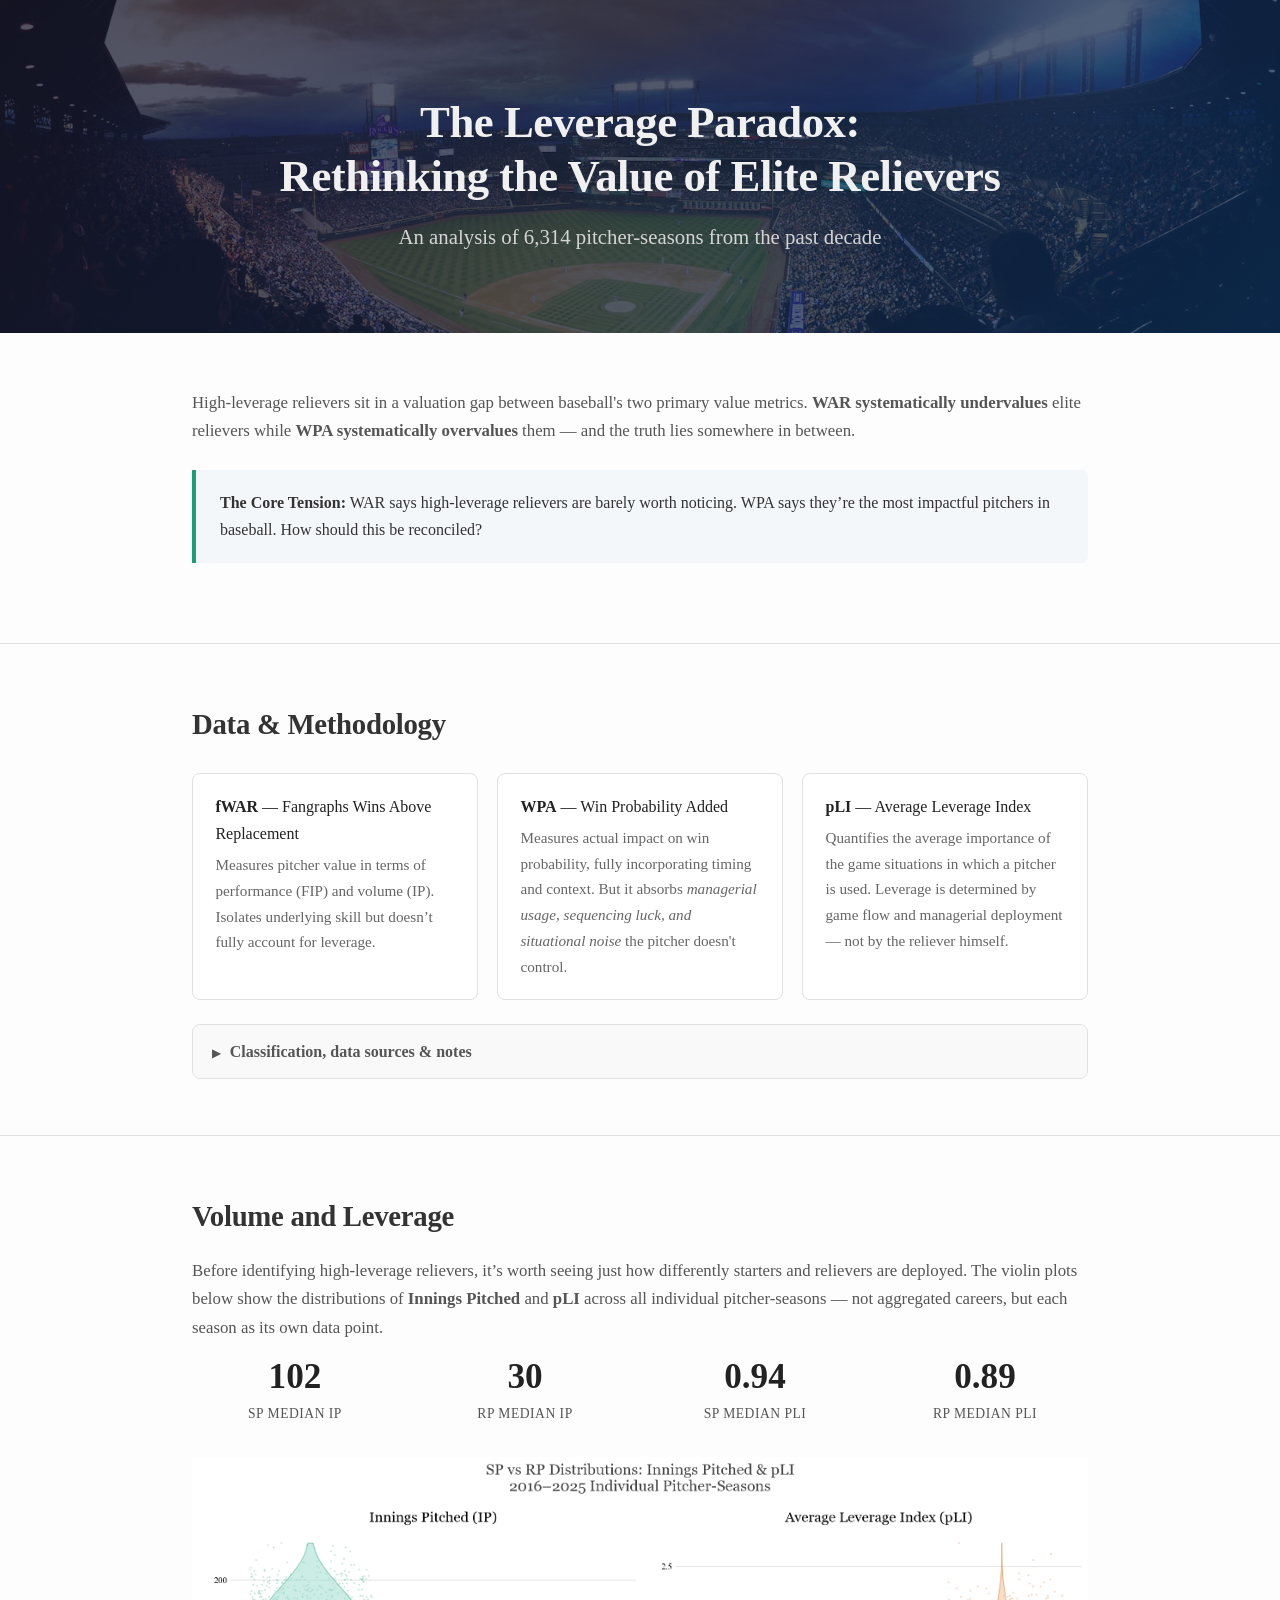
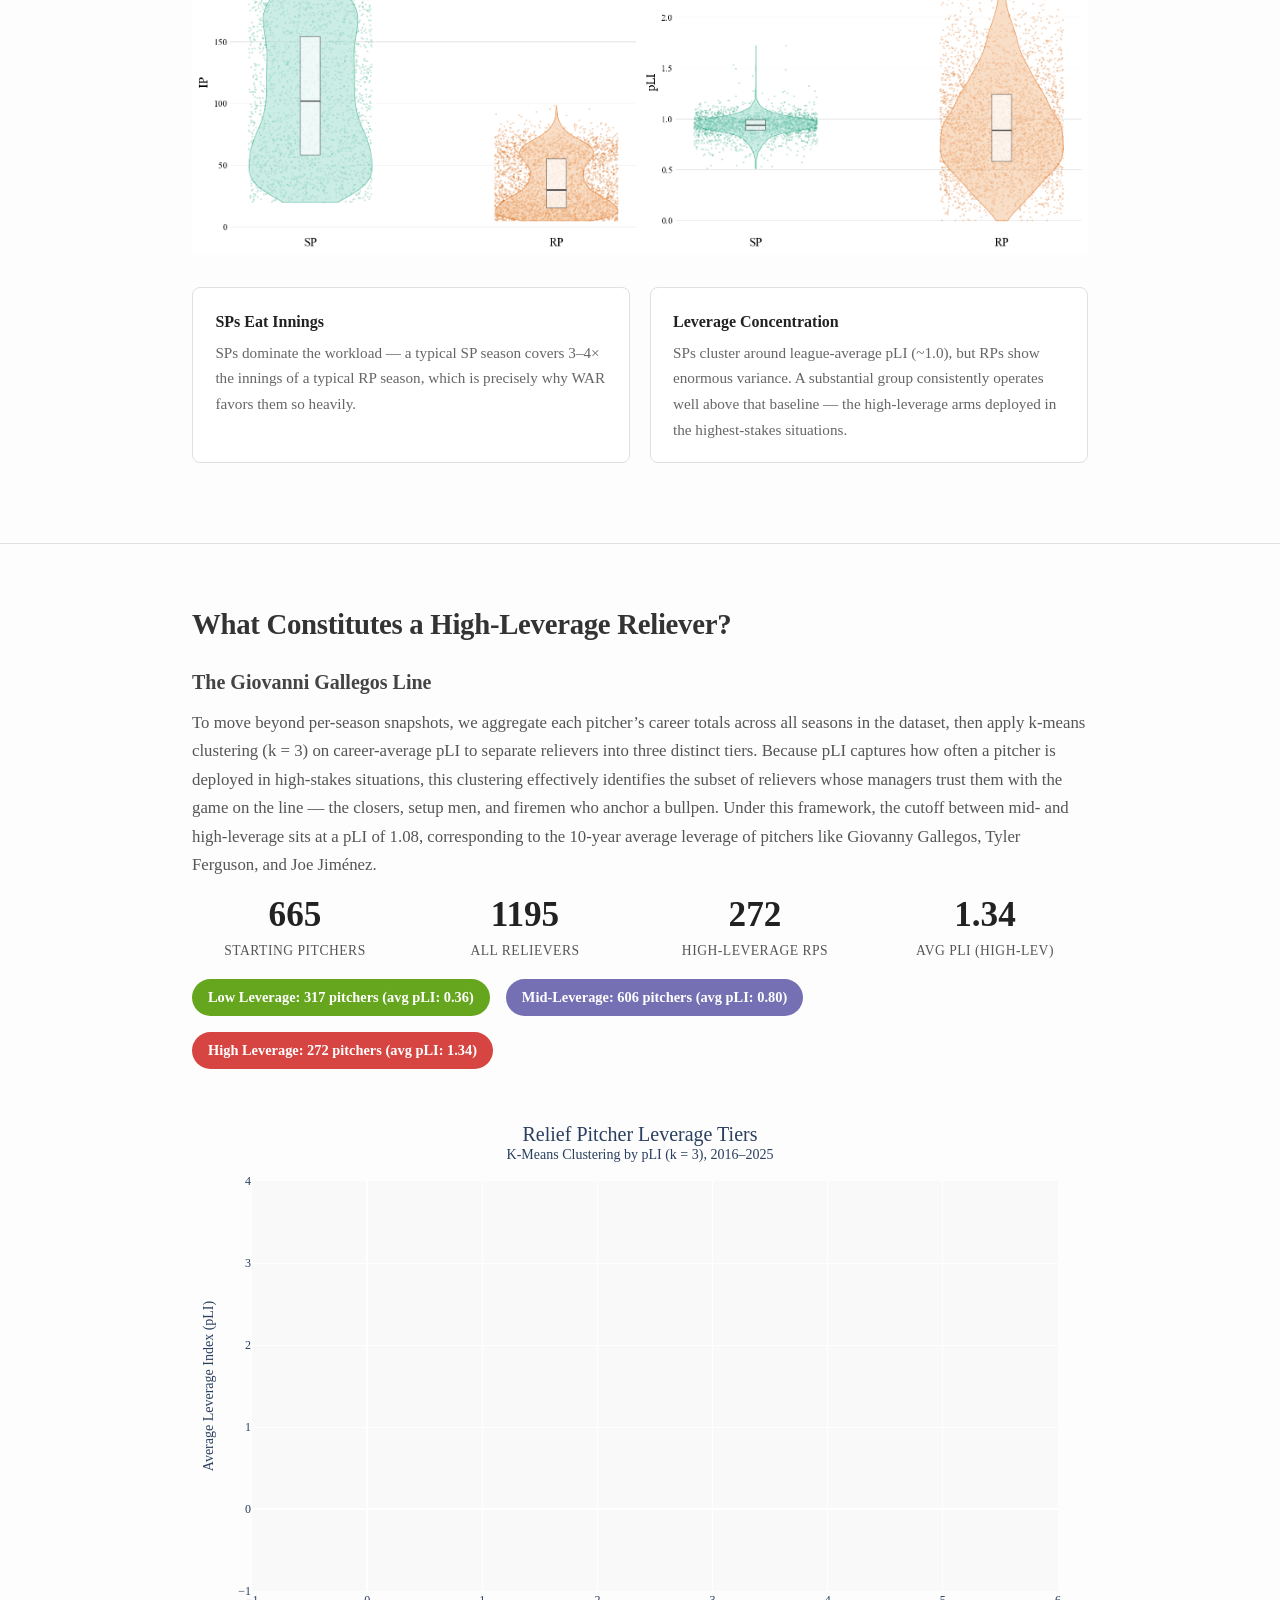
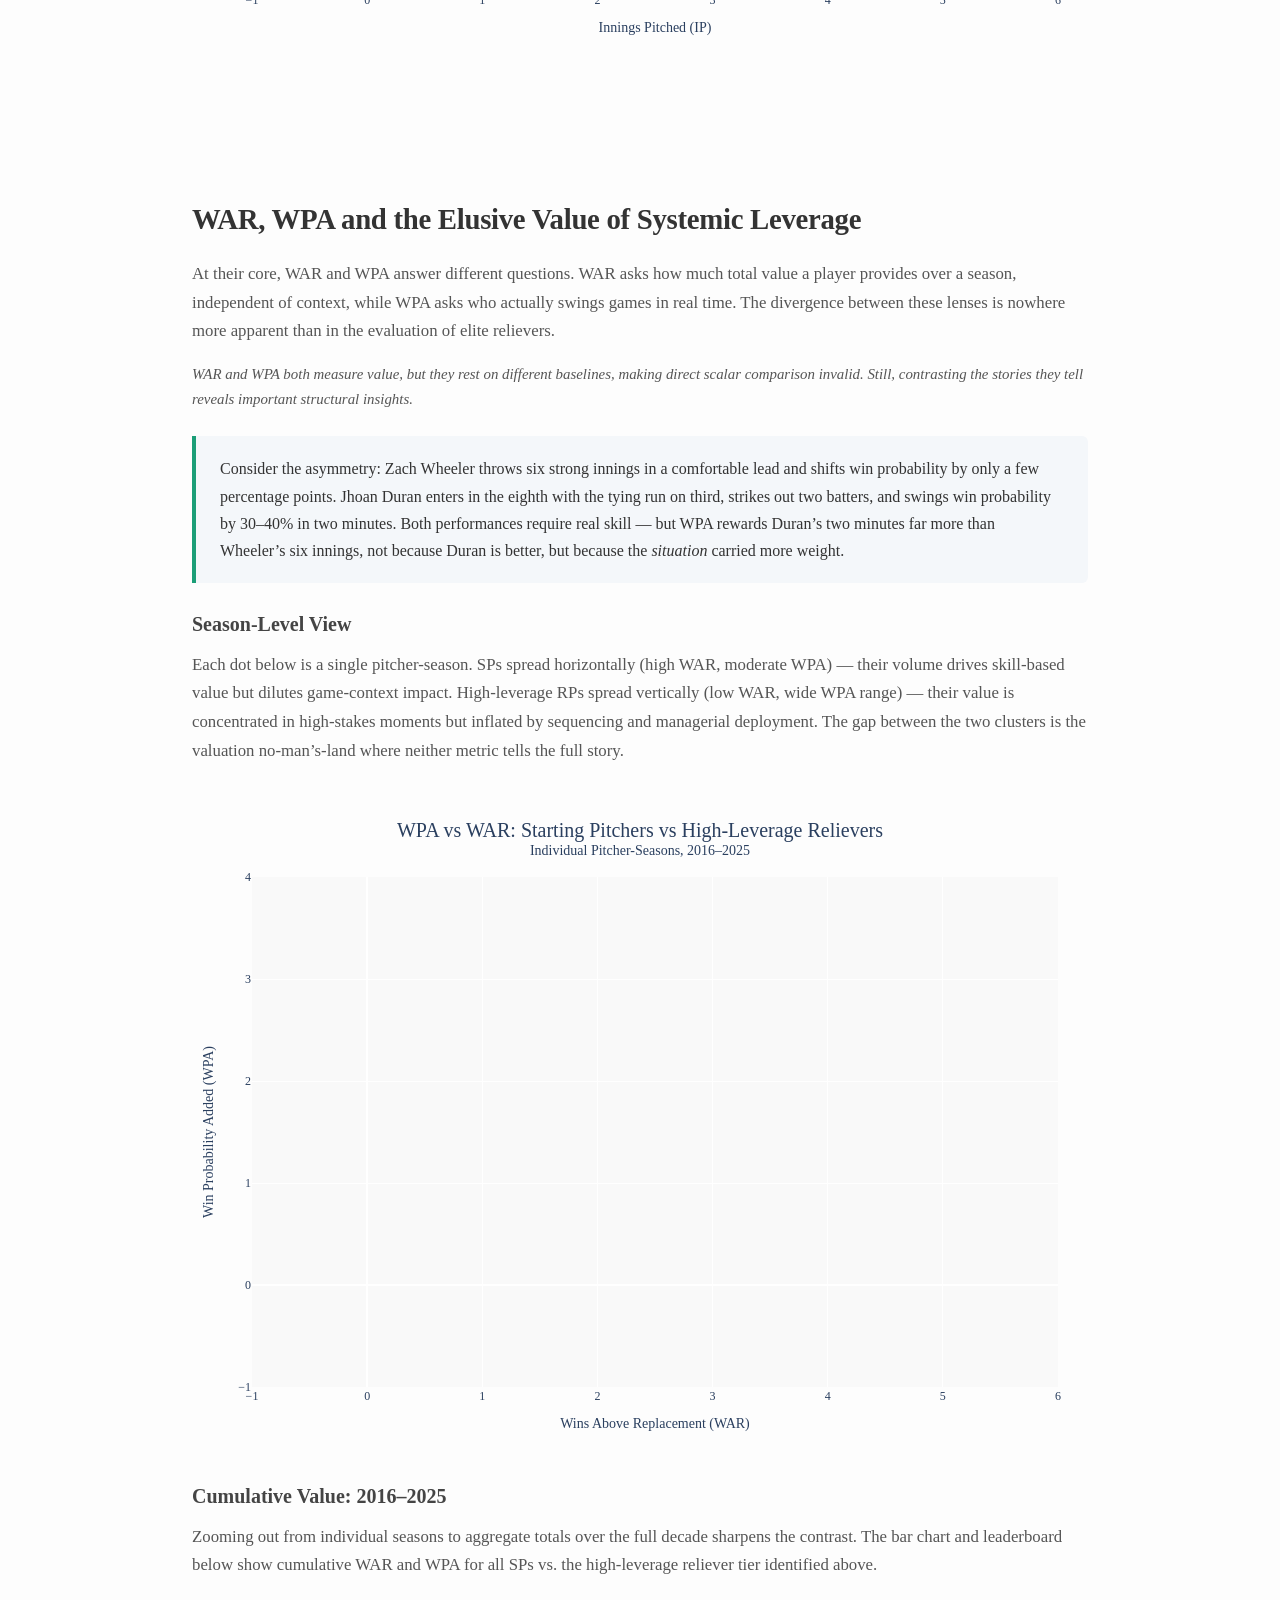
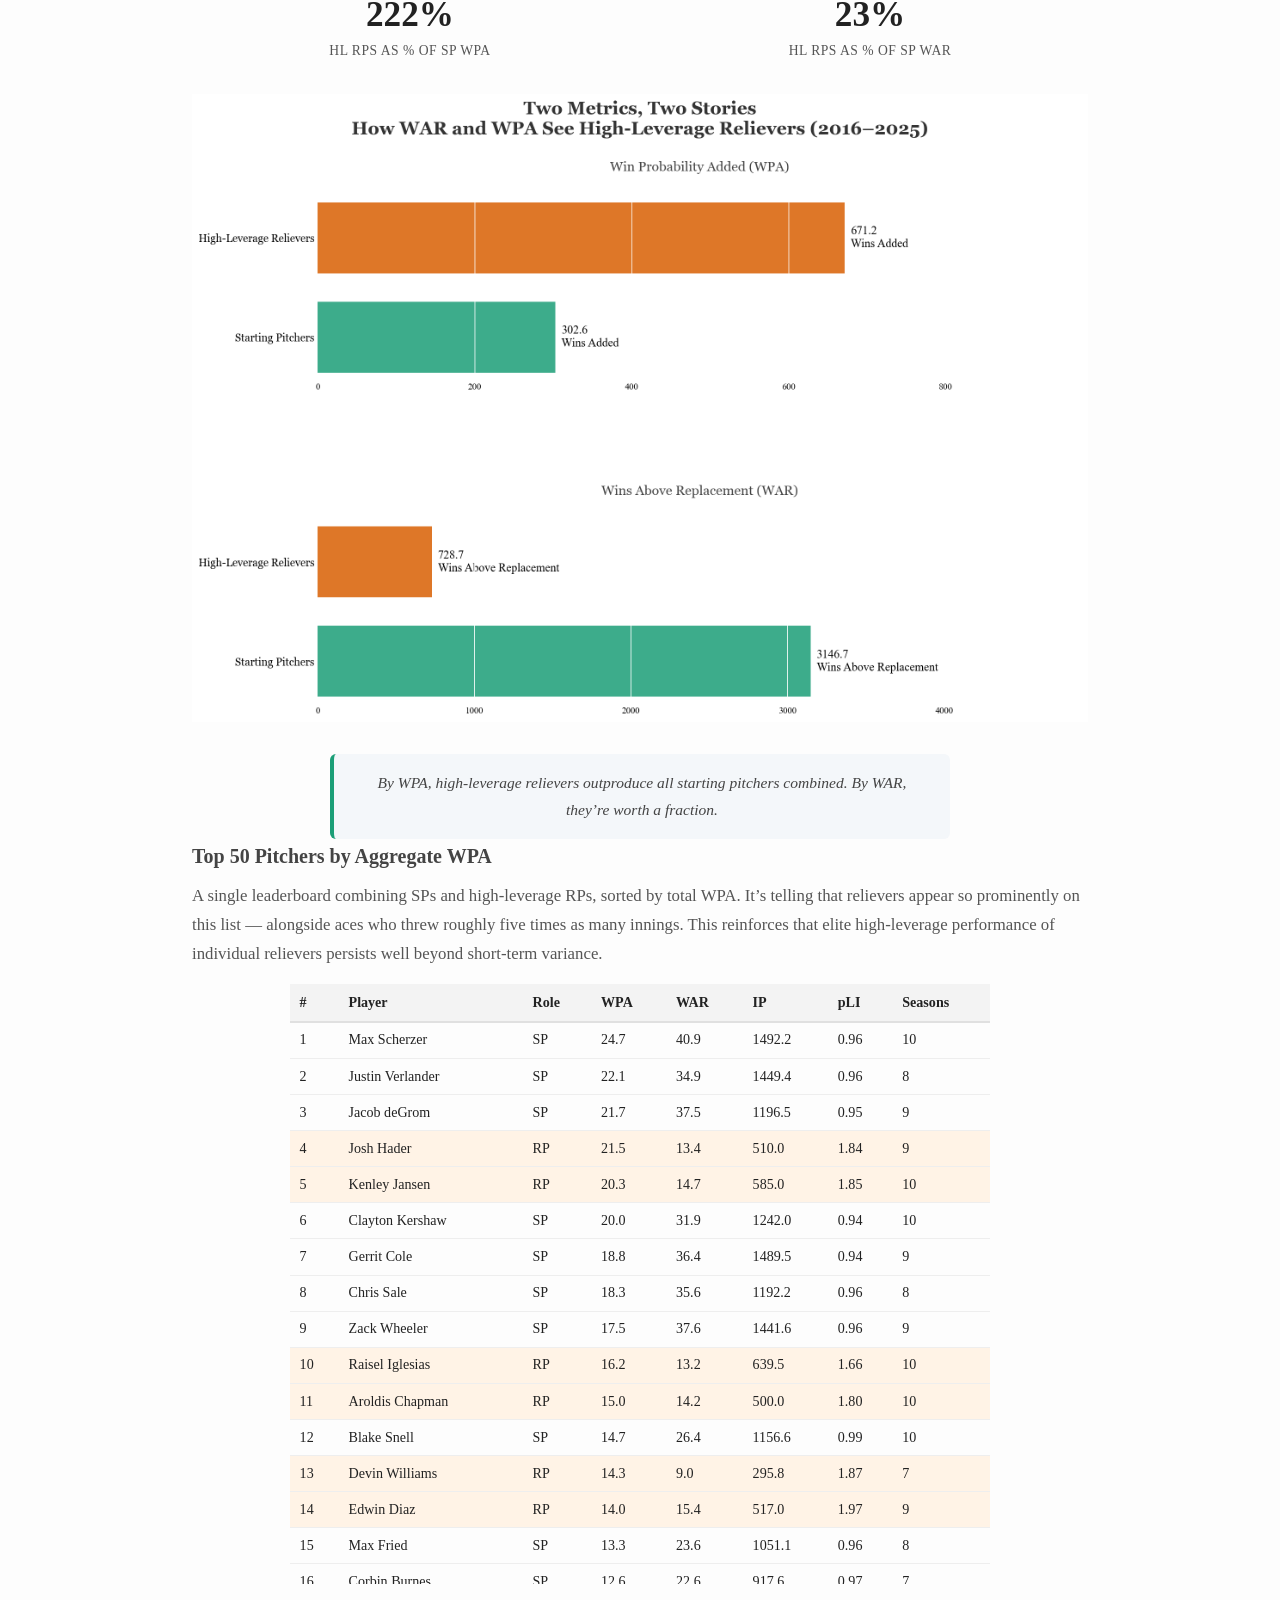
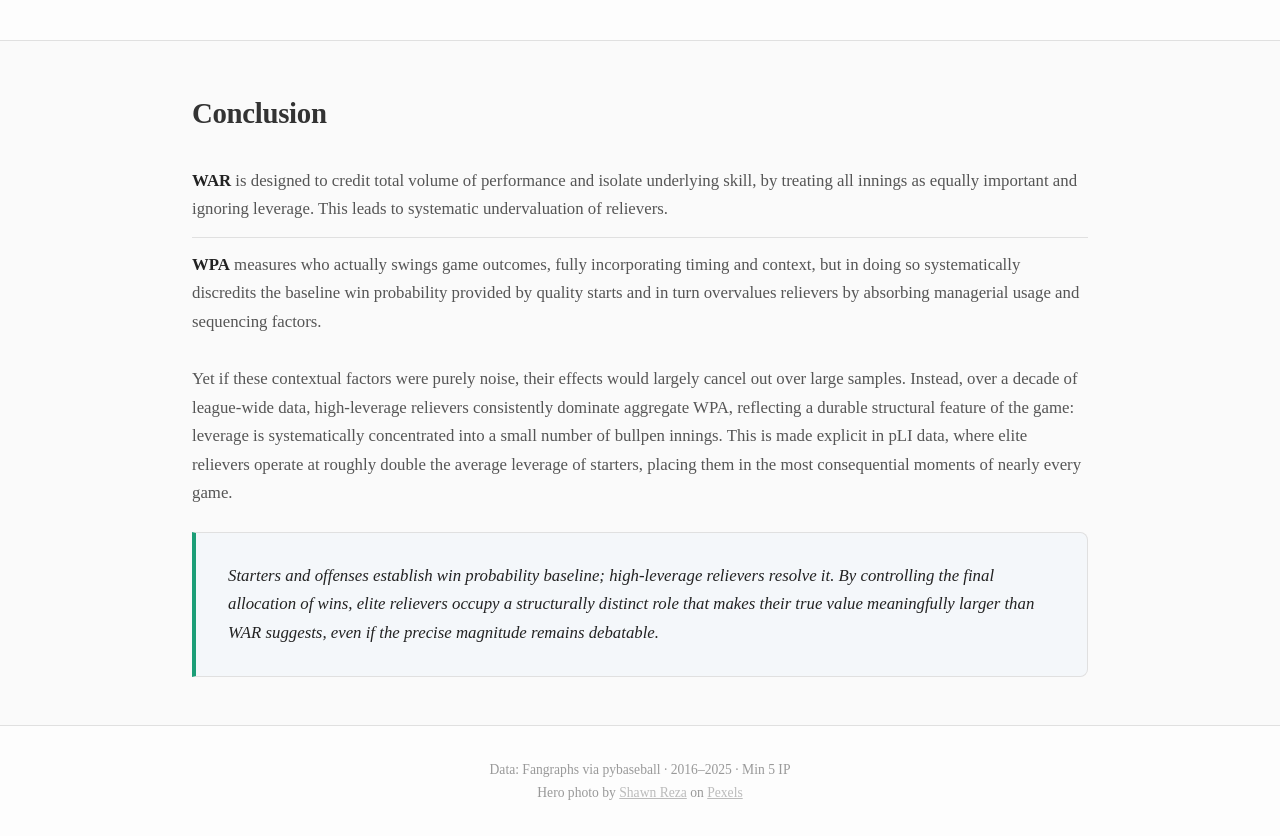
==== commit 9800b50d: "Update WAR metric card to fWAR with revised description" ====
--- a/leverage_paradox/index.html
+++ b/leverage_paradox/index.html
@@ -347,8 +347,8 @@
 
     <div class="metrics">
       <div class="metric-card">
-        <strong>WAR</strong> &mdash; Wins Above Replacement
-        <p>Measures pitcher value via performance (ERA/FIP) &times; volume (IP). Isolates underlying skill but <em>ignores leverage</em>, treating all innings as equally important.</p>
+        <strong>fWAR</strong> &mdash; Fangraphs Wins Above Replacement
+        <p>Measures pitcher value in terms of performance (FIP) and volume (IP). Isolates underlying skill but doesn&rsquo;t fully account for leverage.</p>
       </div>
       <div class="metric-card">
         <strong>WPA</strong> &mdash; Win Probability Added
@@ -472,7 +472,7 @@
       <span class="cluster-tag high">High Leverage: 272 pitchers (avg pLI: 1.34)</span>
     </div>
 
-    <div class="chart-wrap"><div>                            <div id="6beb705c-4f7f-4e21-a302-901e9c2d1c27" class="plotly-graph-div" style="height:550px; width:100%;"></div>            <script type="text/javascript">                window.PLOTLYENV=window.PLOTLYENV || {};                                if (document.getElementById("6beb705c-4f7f-4e21-a302-901e9c2d1c27")) {                    Plotly.newPlot(                        "6beb705c-4f7f-4e21-a302-901e9c2d1c27",                        [{"customdata":[["A.J. Minter",3.11,7.3,9],["A.J. Puk",3.95,1.5,5],["AJ Ramos",4.4,1.6,3],["Aaron Bummer",3.54,5.6,9],["Abner Uribe",3.45,2.3,3],["Adam Ottavino",3.53,6.0,9],["Adbert Alzolay",3.82,2.1,4],["Addison Reed",3.1,3.1,3],["Alberto Baldonado",8.44,-0.2,1],["Alex Colome",3.1,4.6,7],["Alex Lange",3.87,0.9,4],["Alex Vesia",2.71,4.5,5],["Alex Wilson",5.09,1.4,4],["Alexis Diaz",4.26,2.4,4],["Andres Munoz",2.64,6.0,5],["Andrew Chafin",3.9,6.6,10],["Andrew Kittredge",2.95,1.9,7],["Andrew Miller",3.18,5.5,6],["Andrew Saalfrank",0.62,0.6,2],["Angel Felipe",4.2,0.2,1],["Anthony Bass",3.38,2.2,6],["Anthony Bender",3.07,2.2,4],["Arodys Vizcaino",3.93,1.1,4],["Aroldis Chapman",2.84,14.2,10],["Ben Joyce",3.74,0.5,2],["Blake Parker",3.49,2.1,6],["Blake Taylor",3.09,0.1,3],["Blake Treinen",2.99,8.5,9],["Brad Boxberger",4.03,0.9,8],["Brad Brach",4.4,4.1,6],["Brad Hand",3.18,7.7,8],["Brad Ziegler",3.65,1.5,3],["Brandon Kintzler",3.67,2.2,6],["Brandon Maurer",6.27,0.7,3],["Brandon Morrow",1.74,2.2,3],["Brandon Workman",3.95,1.4,5],["Brendon Little",3.38,1.0,2],["Brian Moran",4.26,0.0,1],["Brooks Raley",2.94,3.9,6],["Bryan Abreu",2.64,6.3,6],["Bryan Garcia",7.12,-0.5,3],["Cade Smith",2.42,5.4,2],["Caleb Frare",5.14,0.2,1],["Caleb Thielbar",3.36,4.4,6],["Calvin Faucher",3.98,1.0,3],["Cam Booser",4.45,-0.3,2],["Camilo Doval",3.38,4.1,5],["Carl Edwards Jr.",5.05,2.9,7],["Carlos Estevez",4.3,5.2,9],["Carlos Vargas",3.97,-0.6,1],["Carson Smith",2.56,0.3,2],["Casey Kelly",5.82,0.2,1],["Cesar Valdez",3.56,0.7,2],["Chad Green",3.69,7.3,10],["Chaz Roe",3.34,2.0,5],["Chris Martin",2.93,7.4,8],["Chris Rodriguez",3.64,0.5,1],["Chris Withrow",3.58,-0.4,1],["Clayton Beeter",4.26,0.2,1],["Codi Heuer",2.9,1.3,2],["Cody Allen",4.1,1.7,4],["Colin Holderman",4.46,0.8,4],["Colin Poche",5.46,1.0,5],["Collin Snider",4.71,0.3,4],["Corey Knebel",3.91,3.9,5],["Craig Kimbrel",3.62,9.1,10],["Craig Stammen",3.84,2.6,5],["Dalier Hinojosa",3.27,0.1,1],["Dan Winkler",3.82,0.6,5],["Daniel Bard",3.8,2.3,4],["Daniel Camarena",9.64,-0.1,1],["Daniel Hudson",3.85,3.4,8],["Daniel Palencia",4.5,1.4,3],["Daniel Zamora",4.1,0.1,2],["Dany Jimenez",3.93,-0.2,3],["Darren O'Day",3.02,1.7,7],["David Bednar",3.58,6.6,6],["David Hernandez",4.38,2.8,4],["David Robertson",3.44,7.9,9],["Daysbel Hernandez",2.96,0.1,2],["Dellin Betances",4.09,5.8,4],["Devin Williams",2.33,9.0,7],["Drew Rucinski",4.33,0.1,1],["Drew Steckenrider",4.03,1.8,5],["Dylan Floro",3.46,6.6,8],["Edgardo Henriquez",2.37,0.3,1],["Edwin Diaz",2.81,15.4,9],["Edwin Escobar",7.23,-0.4,1],["Emilio Pagan",3.78,4.3,9],["Emmanuel Clase",2.0,9.9,6],["Enoli Paredes",3.65,0.3,3],["Enrique Burgos",5.66,0.1,1],["Erich Uelmen",4.67,-0.2,1],["Felipe Vazquez",2.53,7.3,4],["Felix Bautista",2.09,4.8,3],["Fernando Cruz",3.23,2.7,3],["Fernando Rodney",4.17,2.6,4],["Francisco Rodriguez",5.53,0.0,2],["Fraser Ellard",3.75,0.1,1],["Gabe Klobosits",5.56,0.2,1],["Garrett Cleavinger",3.2,0.9,5],["Garrett Whitlock",3.2,6.0,4],["Gavin Floyd",4.06,0.2,1],["Giovanny Gallegos",3.97,5.9,8],["Graham Ashcraft",4.72,4.9,4],["Grant Holman",4.56,0.1,2],["Grant Taylor",4.91,1.7,1],["Greg Holland",3.91,1.9,5],["Gregory Santos",4.48,1.5,3],["Gregory Soto",4.28,3.2,7],["Griffin Jax",3.97,5.6,5],["Hansel Robles",5.02,1.6,7],["Hector Neris",3.81,7.2,10],["Hector Rondon",4.47,1.6,5],["Hunter Gaddis",3.06,2.5,3],["Hunter Harvey",2.79,3.6,7],["Hunter Strickland",3.67,1.5,8],["Huston Street",6.45,-0.6,1],["Ian Hamilton",4.2,0.4,3],["Isaac Mattson",2.45,0.6,1],["Jairo Diaz",6.09,0.6,2],["Jake Brentz",13.64,0.0,2],["Jake Diekman",3.73,1.8,9],["Jake McGee",4.48,2.3,7],["Jalen Beeks",4.3,2.5,6],["James Karinchak",2.75,2.2,5],["James McArthur",4.78,0.6,2],["Jason Adam",3.33,4.4,8],["Jason Foley",3.06,2.6,4],["Jason Grilli",5.21,-0.6,2],["Javier Lopez",4.05,-0.7,1],["Jeanmar Gomez",6.25,0.3,4],["Jeremy Jeffress",2.97,2.8,5],["Jeurys Familia",4.49,3.2,8],["Jhoan Duran",2.5,5.9,4],["Jim Johnson",4.15,1.4,3],["JoJo Romero",4.78,1.6,6],["Joakim Soria",3.84,5.4,6],["Joaquin Benoit",3.73,0.7,2],["Joe Jimenez",5.41,4.4,8],["Joe Kelly",4.06,4.3,9],["Joe Nathan",0.0,0.2,1],["Joey Gerber",4.02,0.0,1],["John Schreiber",4.35,3.4,6],["Jonathan Hernandez",4.2,0.2,5],["Jonathan Loaisiga",3.4,2.3,4],["Jonathan Papelbon",4.37,0.3,1],["Jonny Venters",8.02,-0.1,2],["Jordan Hicks",4.47,3.2,7],["Jordan Leasure",5.12,0.1,2],["Jordan Romano",4.4,3.4,7],["Jose A. Ferrer",4.3,2.1,3],["Jose Alvarado",3.76,6.4,9],["Jose Cisnero",4.05,1.3,6],["Jose Hernandez",4.18,-0.1,2],["Jose Quijada",4.71,0.0,5],["Jose Ramirez",7.94,-0.3,3],["Josh Hader",2.72,13.4,9],["Juan Burgos",6.08,-0.3,1],["Juan Morillo",4.19,0.3,1],["Juan Nicasio",4.46,4.3,4],["Justin Anderson",4.67,1.0,3],["Justin Lawrence",5.01,1.5,5],["Justin Martinez",6.4,1.3,3],["Justin Slaten",3.58,1.9,2],["Justin Sterner",3.18,0.3,1],["Justin Wilson",3.93,4.5,8],["Kelvin Herrera",3.9,3.2,4],["Ken Giles",3.23,5.8,4],["Kenley Jansen",2.83,14.7,10],["Keone Kela",3.87,2.5,5],["Kevin Ginkel",4.43,3.2,7],["Kevin Siegrist",3.79,0.1,2],["Keynan Middleton",3.7,0.2,7],["Kirby Yates",3.42,7.4,8],["Koda Glover",4.49,0.5,3],["Koji Uehara",3.72,1.2,2],["Kyle Backhus",4.62,0.0,1],["Kyle Barraclough",4.03,1.3,6],["Kyle Finnegan",3.48,2.5,6],["Liam Hendriks",3.67,12.0,9],["Lou Trivino",3.95,1.9,6],["Lucas Erceg",3.58,3.4,3],["Lucas Sims",6.34,1.5,8],["Luke Hochevar",3.86,0.2,1],["Manuel Rodriguez",3.41,0.4,4],["Marc Rzepczynski",4.54,0.2,3],["Mark Melancon",3.24,5.4,7],["Mason Miller",2.97,5.0,3],["Matt Albers",5.1,-0.7,4],["Matt Barnes",4.44,5.5,9],["Matt Brash",3.32,3.4,3],["Matt Bush",4.8,1.6,5],["Matt Strahm",3.38,8.8,9],["Mauricio Cabrera",2.82,0.7,1],["Mychal Givens",3.54,5.1,7],["Nate Jones",3.84,1.0,6],["Neftali Feliz",4.5,-0.8,2],["Nick Burdi",5.6,0.2,2],["Nick Mears",4.54,1.2,4],["Nick Sandlin",2.98,-0.1,5],["Nik Turley",4.98,0.2,1],["Oliver Perez",3.39,2.5,5],["Orion Kerkering",2.8,2.2,2],["Pat Neshek",3.06,3.1,4],["Paul Sewald",5.16,3.8,9],["Pedro Baez",3.03,2.7,5],["Pedro Strop",3.23,2.6,4],["Pete Fairbanks",3.32,5.7,7],["Pierce Johnson",3.89,2.8,7],["Porter Hodge",4.07,0.3,2],["Rafael Dolis",3.56,0.7,2],["Rafael Montero",4.39,3.2,8],["Raisel Iglesias",2.72,13.2,10],["Randy Rodriguez",3.04,1.9,2],["Robert Garcia",3.61,2.6,3],["Robert Suarez",3.06,3.5,4],["Roberto Osuna",2.76,7.3,4],["Ronny Henriquez",2.74,1.4,2],["Rowan Wick",4.11,1.8,5],["Ryan Helsley",3.29,6.0,7],["Ryan Johnson",7.36,-0.1,1],["Ryan Madson",3.64,2.6,3],["Ryan Pressly",3.33,10.7,10],["Ryan Tepera",4.13,2.9,8],["Ryan Thompson",3.6,2.4,6],["Ryan Walker",3.08,3.0,3],["Sam Bachman",4.69,0.4,2],["Sam Dyson",3.63,1.8,4],["Santiago Casilla",3.67,0.3,3],["Scott Alexander",3.59,1.7,9],["Scott Barlow",3.68,5.9,8],["Scott Oberg",3.71,3.1,4],["Sean Doolittle",3.16,5.4,7],["Seranthony Dominguez",3.56,3.4,6],["Sergio Romo",4.28,1.4,7],["Seth Halvorsen",3.22,-0.1,2],["Seunghwan Oh",4.5,3.4,4],["Shane Greene",3.98,1.5,5],["Shawn Kelley",4.45,0.3,4],["Shawn Tolleson",7.68,-0.2,1],["Steve Cishek",3.28,3.2,7],["Steven Wilson",4.03,0.3,4],["Tanner Scheppers",4.15,0.2,1],["Tanner Scott",3.72,6.5,8],["Taylor Rashi",4.41,0.4,1],["Taylor Rogers",3.4,8.7,10],["Tejay Antone",1.87,1.0,2],["Tommy Kahnle",3.44,3.5,8],["Tony Cingrani",4.37,0.6,3],["Tony Santillan",3.64,2.1,3],["Tony Watson",3.27,2.4,6],["Trevor Hildenberger",6.37,0.7,3],["Trevor May",3.88,2.9,7],["Trevor Megill",4.4,3.5,5],["Trevor Rosenthal",5.82,2.3,4],["Trevor Stephan",3.72,2.1,3],["Ty Buttrey",4.37,2.2,3],["Tyler Clippard",3.6,2.1,5],["Tyler Rogers",2.74,5.4,7],["Wade Davis",4.74,2.8,5],["Wil Crowe",4.84,-0.6,3],["Will Harris",3.71,4.8,6],["Will Smith",3.94,4.2,8],["Will Vest",4.0,3.5,4],["Xavier Cedeno",3.07,1.5,2],["Yennier Cano",5.47,2.1,4],["Yimi Garcia",3.53,2.9,9],["Yoshihisa Hirano",4.34,0.5,3],["Yusmeiro Petit",3.09,4.1,6],["Zach Jackson",2.75,1.3,2],["Zack Britton",2.7,4.3,6]],"hovertemplate":"Cluster = High Leverage\u003cbr\u003eInnings Pitched (IP) = %{x}\u003cbr\u003eAverage Leverage Index (pLI) = %{y}\u003cbr\u003ePlayer = %{customdata[0]}\u003cbr\u003eERA = %{customdata[1]}\u003cbr\u003eWAR = %{customdata[2]}\u003cbr\u003eSeasons = %{customdata[3]}\u003cextra\u003e\u003c\u002fextra\u003e","legendgroup":"High Leverage","marker":{"color":"#D64541","symbol":"circle","opacity":0.4,"size":8},"mode":"markers","name":"High Leverage","showlegend":true,"x":{"dtype":"f8","bdata":"[base64]\[base64]\[base64]"},"xaxis":"x","y":{"dtype":"f8","bdata":"9ihcj8L19D9mZmZmZmbyP83MzMzMzPg\u002fZmZmZmZm8j8UrkfhehT2P+xRuB6F6\u002fU\u002fuB6F61G49j8zMzMzMzP3Pylcj8L1KPg\u002fw\u002fUoXI\u002fC\u002fT97FK5H4Xr0P4XrUbgehfM\u002fj8L1KFyP8j\u002fsUbgehev5P5qZmZmZmf0\u002fj8L1KFyP8j8K16NwPQrzP4\u002fC9Shcj\u002fY\u002fmpmZmZmZ9T89CtejcD3yP4\u002fC9Shcj\u002fI\u002fUrgehetR+D8K16NwPQr3P83MzMzMzPw\u002fAAAAAAAA+D8K16NwPQrzPxSuR+F6FPI\u002fSOF6FK5H+T+PwvUoXI\u002f2PwAAAAAAAPQ\u002fFK5H4XoU+j89CtejcD36P+F6FK5H4fY\u002fexSuR+F69D+F61G4HoXzP0jhehSuR\u002fU\u002fCtejcD0K8z8pXI\u002fC9Sj0Pylcj8L1KPQ\u002fCtejcD0K8z9xPQrXo3DxP4XrUbgehfc\u002fPQrXo3A98j+amZmZmZnxP\u002fYoXI\u002fC9fQ\u002fSOF6FK5H8T\u002fNzMzMzMz8P4\u002fC9Shcj\u002fI\u002fCtejcD0K9z97FK5H4Xr0P3E9CtejcPE\u002fZmZmZmZm9j97FK5H4Xr0P+F6FK5H4fI\u002f4XoUrkfh8j9mZmZmZmb2P5qZmZmZmfE\u002fMzMzMzMz8z8zMzMzMzPzP3sUrkfhevQ\u002f9ihcj8L1+D8pXI\u002fC9Sj0P3E9CtejcPU\u002fPQrXo3A98j9cj8L1KFz3P4\u002fC9Shcj\u002fo\u002fFK5H4XoU8j8fhetRuB75P0jhehSuR\u002fE\u002f16NwPQrX+z89CtejcD3yP5qZmZmZmfU\u002fSOF6FK5H8T+amZmZmZnxP2ZmZmZmZvY\u002fw\u002fUoXI\u002fC8T8UrkfhehT6PxSuR+F6FPI\u002frkfhehSu+z8AAAAAAAD0PwAAAAAAAPg\u002f7FG4HoXr\u002fT9mZmZmZmbyP6RwPQrXo\u002fQ\u002fj8L1KFyP8j8pXI\u002fC9Sj0P4XrUbgehf8\u002f4XoUrkfh8j+PwvUoXI\u002fyP83MzMzMzPw\u002fhetRuB6F8z+amZmZmZnxP+xRuB6F6\u002fE\u002f7FG4HoXr+T\u002fsUbgehev9P0jhehSuR\u002fE\u002f4XoUrkfh+j+amZmZmZn9P65H4XoUrvM\u002fMzMzMzMz8z+PwvUoXI\u002fyP4XrUbgehfM\u002fKVyPwvUo9D9I4XoUrkfxP4\u002fC9Shcj\u002fI\u002fZmZmZmZm9j\u002fXo3A9Ctf7Pylcj8L1KPg\u002fXI\u002fC9Shc9z9xPQrXo3D1PwrXo3A9Cvc\u002fXI\u002fC9Shc8z\u002f2KFyPwvX4Pylcj8L1KPQ\u002fmpmZmZmZ9T8UrkfhehT2Pz0K16NwPfI\u002fUrgehetR+D\u002f2KFyPwvX0P0jhehSuR\u002fk\u002f9ihcj8L19D97FK5H4Xr0Px+F61G4HvU\u002f7FG4HoXr8T\u002fsUbgehevxP+F6FK5H4fI\u002frkfhehSu8z+PwvUoXI\u002fyPz0K16NwPfI\u002frkfhehSu8z9xPQrXo3D1P+xRuB6F6\u002fE\u002fKVyPwvUo+D\u002fsUbgehev1P2ZmZmZmZv4\u002fhetRuB6F9z9SuB6F61H0PwrXo3A9Cvc\u002fmpmZmZmZ9T9I4XoUrkfxP+F6FK5H4fI\u002fhetRuB6F9z97FK5H4Xr0P4\u002fC9Shcj\u002fI\u002fcT0K16Nw8T\u002fhehSuR+H2PxSuR+F6FP4\u002fMzMzMzMz8z9cj8L1KFzzPwrXo3A9Cvc\u002f9ihcj8L1\u002fD\u002fsUbgehevxPwAAAAAAAPg\u002fSOF6FK5H8T+amZmZmZnxP+xRuB6F6\u002fU\u002fSOF6FK5H9T9xPQrXo3D9P+F6FK5H4fI\u002fj8L1KFyP8j+F61G4HoXzP+F6FK5H4fI\u002fMzMzMzMz8z8UrkfhehT2P3E9CtejcPU\u002fKVyPwvUo9D+kcD0K16P0P8P1KFyPwvU\u002fmpmZmZmZ+T+amZmZmZn9P83MzMzMzPQ\u002fZmZmZmZm8j8zMzMzMzPzP8P1KFyPwvE\u002f16NwPQrX8z8UrkfhehT2P65H4XoUrvM\u002f16NwPQrX9z\u002fNzMzMzMz0P4XrUbgehfs\u002fmpmZmZmZ9T9cj8L1KFzzP65H4XoUrvc\u002fFK5H4XoU8j+F61G4HoXzPzMzMzMzM\u002fc\u002fFK5H4XoU8j97FK5H4Xr8P65H4XoUrvc\u002fCtejcD0K8z+amZmZmZn1P4XrUbgehfc\u002fKVyPwvUo9D+PwvUoXI\u002fyPz0K16NwPfY\u002fw\u002fUoXI\u002fC9T97FK5H4Xr0P1K4HoXrUfQ\u002frkfhehSu8z9I4XoUrkfxPwrXo3A9CvM\u002fAAAAAAAA+D9I4XoUrkfxP7gehetRuPY\u002fAAAAAAAA9D\u002fD9Shcj8LxP0jhehSuR\u002fE\u002fcT0K16Nw9T89CtejcD36P8P1KFyPwvE\u002fSOF6FK5H9T8zMzMzMzP3PxSuR+F6FPI\u002fj8L1KFyP+j8AAAAAAAD0P83MzMzMzPQ\u002fCtejcD0K+z8UrkfhehT+Pz0K16NwPfI\u002f16NwPQrX8z\u002f2KFyPwvX4P1yPwvUoXPM\u002fw\u002fUoXI\u002fC+T\u002fNzMzMzMz4P4XrUbgehfM\u002fMzMzMzMz9z+4HoXrUbj2P3E9CtejcPE\u002fFK5H4XoU+j9SuB6F61H4P8P1KFyPwvE\u002fcT0K16Nw9T+amZmZmZnxPzMzMzMzM\u002fc\u002fMzMzMzMz9z97FK5H4Xr0P8P1KFyPwvU\u002fFK5H4XoU9j+kcD0K16P0P7gehetRuPI\u002fFK5H4XoU9j\u002fXo3A9CtfzPz0K16NwPfI\u002fKVyPwvUo9D\u002fXo3A9Ctf3P\u002fYoXI\u002fC9fQ\u002fZmZmZmZm9j+PwvUoXI\u002fyP5qZmZmZmfE\u002fZmZmZmZm8j+PwvUoXI\u002f6P1K4HoXrUfg\u002fUrgehetR9D+uR+F6FK7zP6RwPQrXo\u002fQ\u002fUrgehetR+D+uR+F6FK7zPx+F61G4Hv0\u002fZmZmZmZm9j+uR+F6FK73P83MzMzMzPg\u002fw\u002fUoXI\u002fC8T9mZmZmZmbyPwAAAAAAAPg\u002fw\u002fUoXI\u002fC8T+4HoXrUbjyP83MzMzMzPQ\u002fUrgehetR9D8AAAAAAAD4Pz0K16NwPfI\u002fw\u002fUoXI\u002fC\u002fT+4HoXrUbj6Pw=="},"yaxis":"y","type":"scattergl","hoverlabel":{"font":{"color":"#333"},"bgcolor":"#FDEAE9"}},{"customdata":[["A.J. Schugel",2.8,0.8,2],["Aaron Ashby",3.15,2.7,3],["Aaron Loup",3.82,3.2,7],["Aaron Slegers",5.22,0.2,2],["Adam Cimber",4.48,2.3,7],["Adam Kolarek",3.89,1.0,7],["Adam Liberatore",3.08,0.6,2],["Adam Warren",3.88,0.1,4],["Adonis Medina",6.08,0.0,1],["Adrian Martinez",5.5,-0.4,2],["Adrian Morejon",5.26,3.6,5],["Al Alburquerque",2.5,0.3,1],["Alan Busenitz",4.13,-0.5,3],["Albert Abreu",4.38,-1.1,3],["Alex Claudio",3.93,3.4,6],["Alex McRae",8.78,-0.8,1],["Alex Wimmers",4.53,-0.3,2],["Alexi Ogando",3.94,0.0,1],["Amir Garrett",4.59,0.5,8],["Anderson Espinoza",5.4,-0.5,1],["Andre Scrubb",3.46,-0.2,2],["Andres Machado",4.03,-0.6,3],["Andrew Bailey",5.36,0.0,1],["Andrew Bellatti",4.21,1.1,2],["Andrew Faulkner",6.75,-0.4,1],["Andrew Hoffmann",6.0,-0.2,1],["Andrew Nardi",5.85,1.2,3],["Andrew Walters",0.0,0.1,1],["Andrew Wantz",4.08,0.1,2],["Angel Chivilli",5.8,-0.9,2],["Angel Perdomo",5.04,0.3,2],["Angel Zerpa",4.02,0.5,2],["Anthony Banda",4.74,0.5,5],["Anthony Castro",6.08,-0.3,2],["Anthony Gose",3.03,0.0,2],["Anthony Maldonado",8.84,0.0,2],["Anthony Misiewicz",5.09,0.7,4],["Anthony Swarzak",5.61,0.7,5],["Anthony Veneziano",4.03,0.0,2],["Antonio Bastardo",9.76,-0.7,2],["Arquimedes Caminero",3.56,-0.3,1],["Art Warren",2.6,0.5,3],["Ashton Goudeau",5.64,0.0,2],["Austin Adams",5.44,0.7,7],["Austin Brice",5.63,-0.7,6],["Austin Warren",2.51,0.6,4],["Bailey Horn",4.04,-0.5,2],["Ben Heller",4.43,-0.4,6],["Bennett Sousa",5.08,0.9,3],["Blaine Boyer",6.78,-0.1,3],["Blake Walston",4.42,-0.2,1],["Blake Wood",3.92,1.2,3],["Bo Schultz",5.51,-0.1,1],["Bobby Parnell",6.75,-0.1,1],["Bobby Poyner",5.08,0.2,2],["Bobby Wahl",7.42,-0.1,2],["Boone Logan",4.77,0.8,3],["Brad Wieck",2.33,0.5,3],["Bradgley Rodriguez",1.17,0.1,1],["Brady Basso",2.31,0.1,1],["Branden Kline",5.93,-0.2,1],["Brandon Brennan",4.12,0.0,2],["Brandon Cunniff",4.24,-0.1,1],["Brandon Hughes",6.17,-0.8,3],["Brandon Waddell",5.1,-0.4,2],["Brandyn Garcia",5.65,0.2,1],["Brant Hurter",2.58,0.8,1],["Braydon Fisher",2.7,0.8,1],["Brenan Hanifee",3.0,0.6,1],["Brent Honeywell",3.72,-0.3,2],["Brett Cecil",4.9,0.8,3],["Brett Kennedy",6.62,-0.1,2],["Brett Martin",3.48,1.7,4],["Brett de Geus",7.36,-0.4,2],["Brian Duensing",4.81,0.0,3],["Brian Flynn",3.95,0.4,3],["Brock Burke",4.59,1.3,5],["Brock Stewart",5.03,0.4,6],["Brooks Kriske",10.9,-0.7,2],["Bruce Rondon",7.46,1.0,3],["Brusdar Graterol",3.21,3.2,6],["Bryan Baker",4.04,2.5,4],["Bryan Hoeing",5.78,-0.1,4],["Bryan Hudson",4.6,0.6,3],["Bryan King",2.58,1.1,2],["Bryan Morris",4.74,-0.4,2],["Bryan Sammons",3.62,-0.4,1],["Bryan Shaw",6.14,1.0,8],["Bryce Jarvis",3.99,-0.7,3],["Bryse Wilson",4.69,-0.4,6],["Buck Farmer",4.5,2.9,9],["Buddy Baumann",3.14,0.1,2],["Buddy Boshers",4.4,0.5,3],["Burch Smith",5.0,0.3,5],["Cade Gibson",2.63,0.3,1],["Caleb Baragar",2.8,0.3,2],["Caleb Cotham",7.4,-0.1,1],["Cam Bedrosian",3.34,2.8,6],["Cam Vieaux",10.38,0.0,1],["Carlos Torres",4.49,0.1,3],["Carlos Villanueva",5.96,-0.7,1],["Casey Fien",9.12,-1.4,2],["Casey Sadler",2.64,1.2,3],["Chad Smith",7.04,-0.3,2],["Chad Sobotka",4.04,-0.3,2],["Chase De Jong",7.3,-1.0,3],["Chase Lee",4.1,-0.1,1],["Chase Shugart",3.78,0.0,2],["Chase Whitley",3.3,0.8,2],["Chasen Shreve",4.45,-0.6,7],["Chris Capuano",4.13,-0.6,1],["Chris Hatcher",4.9,-0.6,3],["Chris Murphy",4.02,0.2,2],["Chris Narveson",8.64,-0.4,1],["Chris Roycroft",6.02,0.0,2],["Chris Stratton",4.69,4.4,10],["Chris Volstad",5.46,-0.4,2],["Chris Young",6.85,-1.5,2],["Cionel Perez",5.12,1.3,8],["Cody Carroll",9.0,-0.4,1],["Cody Martin",3.86,-0.1,1],["Cody Ponce",7.04,-0.1,1],["Cody Stashak",4.25,1.4,4],["Cole Henry",4.27,-0.3,1],["Cole Sulser",3.05,2.1,6],["Cole Winn",4.65,0.2,2],["Colin Selby",4.93,0.1,3],["Colten Brewer",5.12,0.4,3],["Colton Murray",6.25,-0.1,1],["Conner Greene",7.11,0.4,1],["Connor Brogdon",4.05,0.9,5],["Connor Phillips",4.92,0.3,2],["Connor Sadzeck",1.81,0.1,2],["Corbin Martin",5.42,-0.3,2],["Cory Gearrin",3.53,1.2,4],["Craig Breslow",4.8,0.0,2],["Cy Sneed",5.6,0.0,2],["DJ Johnson",4.65,0.4,2],["DL Hall",4.74,1.0,3],["Dan Altavilla",3.56,0.1,6],["Dan Jennings",2.92,0.9,3],["Dan Otero",3.61,1.6,4],["Daniel Duarte",3.69,-0.2,1],["Daniel Stumpf",5.97,0.2,4],["Daniel Wright",5.36,0.2,2],["Danny Barnes",4.4,0.5,3],["Danny Coulombe",3.12,3.1,8],["Danny Farquhar",4.3,-0.1,3],["Danny Young",3.31,0.5,3],["Darien Nunez",8.22,-0.3,1],["Dario Alvarez",3.91,0.2,2],["Darius Vines",3.98,0.1,1],["Darwinzon Hernandez",7.9,0.0,4],["Dauri Moreta",4.12,0.8,3],["David McKay",5.47,0.2,1],["David Morgan",2.66,0.3,1],["Deck McGuire",2.63,0.3,1],["Declan Cronin",6.68,1.0,2],["Dedniel Nunez",3.49,1.0,2],["Demarcus Evans",5.13,0.0,1],["Dennis Santana",4.46,2.9,6],["Deolis Guerra",5.15,0.5,4],["Derek Law",4.26,1.9,6],["Diego Moreno",4.76,0.0,1],["Dillon Overton",9.06,-1.1,2],["Dillon Tate",4.34,1.3,6],["Domingo Acevedo",5.74,-0.2,3],["Domingo Tapia",4.9,0.3,3],["Dominic Leone",5.33,-0.3,8],["Dovydas Neverauskas",7.41,-1.1,4],["Drew Anderson",4.12,0.5,2],["Drew Gagnon",6.81,-1.2,2],["Drew Hutchison",4.46,-0.3,3],["Drew Smith",3.82,0.7,6],["Drew Storen",4.84,0.0,2],["Drew VerHagen",5.63,-0.8,5],["Duane Underwood Jr.",4.99,0.8,5],["Dustin McGowan",3.78,-0.3,2],["Dylan Coleman",4.35,0.2,3],["Dylan Dodd",5.6,-0.3,2],["Dylan Lee",2.93,2.2,4],["Eddie Gamboa",1.35,0.0,1],["Edgar Santana",3.45,0.7,3],["Eduardo Paredes",5.65,-0.2,2],["Edubray Ramos",3.94,2.0,4],["Edward Mujica",9.95,-0.3,1],["Edward Paredes",4.56,0.1,2],["Edwin Uceta",4.44,2.7,4],["Eli Morgan",5.39,1.4,5],["Elvis Alvarado",3.19,0.1,1],["Elvis Araujo",5.6,-0.1,1],["Elvis Peguero",4.96,0.5,4],["Enderson Franco",3.38,0.0,1],["Enny Romero",7.36,-0.1,3],["Enyel De Los Santos",4.91,0.9,7],["Eric Hanhold",6.97,-0.1,1],["Eric O'Flaherty",7.38,-0.2,2],["Eric Orze",3.02,0.3,1],["Eric Stout",5.64,-0.1,1],["Eric Yardley",3.53,-0.2,3],["Erik Goeddel",4.26,0.0,3],["Erik Sabrowski",0.92,0.7,2],["Erik Swanson",6.69,1.6,7],["Ernesto Frieri",5.14,0.1,1],["Ethan Roberts",5.98,-0.4,3],["Evan Justice",8.59,0.0,1],["Evan Marshall",6.06,1.4,6],["Evan Phillips",4.34,4.6,8],["Evan Scribner",5.52,0.2,2],["Evan Sisk",3.57,0.2,1],["Fernando Abad",4.19,0.5,5],["Fernando Rodriguez",4.2,0.5,1],["Fernando Salas",4.54,0.3,3],["Frank Herrmann",8.4,-0.6,1],["Freddy Tarnok",3.68,-0.3,2],["Gabe Speier",4.41,2.7,7],["Garrett Acton",12.71,-0.4,1],["Garrett McDaniels",5.91,-0.3,1],["Gavin Hollowell",6.14,-0.5,3],["Genesis Cabrera",4.26,-0.7,7],["George Kontos",3.44,0.2,3],["Gerson Bautista",11.0,-0.2,1],["Gonzalez Germen",5.31,-0.2,1],["Grant Anderson",5.46,-0.4,3],["Grant Dayton",3.7,0.1,5],["Grant Hartwig",4.84,0.0,1],["Greg Mahle",5.4,-0.4,1],["Greg Weissert",3.89,1.2,4],["Gregory Infante",5.56,0.7,2],["Hans Crouse",2.84,0.2,1],["Harrison Musgrave",4.12,-0.1,2],["Heath Hembree",5.18,-0.1,7],["Hirokazu Sawamura",3.4,-0.2,2],["Hoby Milner",4.63,2.7,8],["Hogan Harris",4.4,1.1,3],["Huascar Brazoban",3.69,1.1,3],["Hunter Cervenka",3.53,0.1,1],["Hunter Stratton",3.68,0.6,3],["Ian Gibaut",4.93,1.6,5],["Ian Krol",4.28,0.7,3],["Isaiah Campbell",8.69,-0.1,3],["J.B. Bukauskas",3.53,-0.3,3],["J.B. Wendelken",4.25,1.0,6],["J.D. Hammer",4.37,0.0,2],["J.J. Hoover",8.71,-0.9,2],["J.P. Feyereisen",4.18,0.9,4],["Jace Fry",6.88,1.2,5],["Jack Leathersich",3.6,0.1,1],["Jackson Stephens",3.87,0.3,3],["Jacob Barnes",5.42,0.8,10],["Jacob Rhame",6.37,-0.7,3],["Jacob Turner",10.63,-1.2,3],["Jacob Webb",2.55,1.4,6],["Jaime Schultz",5.64,-0.2,1],["Jake Barrett",4.54,-0.1,3],["Jake Bird",4.98,-0.1,3],["Jake Cousins",3.15,0.4,4],["Jake Newberry",4.2,-0.6,3],["Jake Petricka",6.88,-0.4,5],["Jake Reed",5.31,0.2,2],["Jake Thompson",4.85,-0.5,3],["Jake Woodford",5.4,0.2,6],["James Hoyt",3.8,0.6,5],["James Pazos",6.34,0.7,4],["Jamie Callahan",4.05,0.2,1],["Jandel Gustave",3.84,0.2,5],["Jared Hughes",3.37,0.9,5],["Jared Shuster",6.92,0.3,2],["Jarlin Garcia",3.25,0.1,6],["Jason Motte",4.24,-0.7,2],["Jay Jackson",4.46,-0.1,4],["Jayden Murray",1.54,0.3,1],["Jean Machi",1.17,-0.1,1],["Jed Bradley",5.14,0.0,1],["Jeff Brigham",4.37,-0.5,3],["Jeff Criswell",2.75,0.0,1],["Jeff Hoffman",5.33,4.0,10],["Jeff Manship",3.12,-0.3,1],["Jeremiah Estrada",4.08,2.2,4],["Jerry Blevins",3.62,1.4,4],["Jesse Biddle",6.64,-0.2,3],["Jesse Chavez",4.06,2.9,8],["Jesus Tinoco",3.28,-0.1,5],["Jhonathan Diaz",4.66,-0.1,1],["Jim Henderson",4.37,-0.2,1],["Jimmie Sherfy",2.94,0.2,4],["Jimmy Cordero",4.63,1.0,4],["Jimmy Herget",3.82,3.0,7],["Jimmy Lambert",4.26,-0.3,2],["Jimmy Yacabonis",6.18,-0.6,4],["Joba Chamberlain",2.25,0.1,1],["Joe Barlow",3.36,0.0,3],["Joe Blanton",4.08,0.5,2],["Joe Jacques",5.06,0.1,1],["Joe Mantiply",6.5,2.5,4],["Joe Smith",3.66,1.7,6],["Joel Payamps",3.81,2.2,5],["Joel Peguero",2.42,0.0,1],["Joel Peralta",5.93,-0.3,1],["Joely Rodriguez",4.69,1.1,7],["Joey Krehbiel",3.34,-0.3,3],["John Axford",5.22,0.3,3],["John Brebbia",4.48,3.1,8],["John Curtiss",5.19,0.4,5],["John King",4.13,0.7,6],["John McMillon",1.5,0.1,1],["Jon Edwards",2.68,-0.3,2],["Jonathan Bowlan",3.86,0.2,1],["Jonathan Broxton",5.6,0.0,2],["Jonathan Heasley",6.24,-0.7,2],["Jonathan Holder",4.74,2.0,5],["Jorge Alcala",4.45,-0.1,5],["Jorge Lopez",5.26,1.6,8],["Jose Alvarez",3.21,3.5,7],["Jose Castillo",3.62,0.8,2],["Jose Cuas",5.09,-0.4,3],["Jose Dominguez",5.05,-0.5,1],["Jose Fermin",4.46,-0.5,1],["Jose Leclerc",3.3,4.9,7],["Jose Marte",6.12,-0.6,3],["Jose Rodriguez",2.75,-0.3,1],["Jose Ruiz",5.28,-0.3,6],["Jose Torres",4.21,0.0,1],["Jose Valdez",6.37,-0.8,2],["Joseph Colon",7.2,-0.1,1],["Josh A. Smith",5.56,-0.6,4],["Josh Edgin",4.44,0.0,2],["Josh Fields",3.22,1.0,3],["Josh James",5.79,0.2,3],["Josh Osich",5.88,-2.4,6],["Josh Sborz",5.56,1.4,5],["Josh Simpson",7.34,-0.4,1],["Josh Smoker",6.13,-0.6,3],["Josh Staumont",4.1,1.7,6],["Josh Taylor",6.1,1.8,4],["Josh Winckowski",4.19,1.2,4],["Jovani Moran",5.13,1.3,3],["Juan Mejia",3.96,0.7,1],["Juan Minaya",4.02,1.4,6],["Julian Merryweather",5.47,0.7,5],["Jumbo Diaz",4.42,-0.1,2],["Junichi Tazawa",5.64,-0.6,3],["Junior Fernandez",4.49,-0.5,3],["Justin Bruihl",5.39,0.0,5],["Justin Grimm",6.03,-0.4,4],["Justin Haley",6.0,0.0,1],["Justin Miller",4.87,-0.6,4],["Justin Shafer",6.6,-0.5,3],["Justin Topa",3.44,2.1,4],["Justin Wrobleski",5.01,1.2,2],["Kade Strowd",1.71,0.2,1],["Kaleb Ort",5.01,-0.8,4],["Keegan Akin",4.91,3.7,5],["Kervin Castro",5.11,0.2,2],["Kevin Jepsen",5.96,-1.4,2],["Kevin Kelly",3.89,1.5,3],["Kevin McCarthy",4.38,0.8,5],["Kevin Quackenbush",7.59,-0.8,3],["Kevin Shackelford",6.28,0.1,2],["Kirby Snead",4.29,-0.2,4],["Kirk McCarty",4.54,-0.8,1],["Kody Funderburk",3.58,0.6,3],["Kohl Stewart",6.39,-0.2,1],["Kyle Crick",3.41,0.6,6],["Kyle Dowdy",7.25,-0.3,1],["Kyle Funkhouser",5.34,0.1,2],["Kyle Leahy",3.57,1.7,2],["Kyle Lobstein",3.96,-0.1,1],["Kyle Nelson",4.97,0.5,4],["Kyle Nicolas",4.35,0.3,2],["Kyle Ryan",5.29,0.4,5],["Lake Bachar",3.9,0.1,2],["Lane Ramsey",5.85,0.3,1],["Lewis Thorpe",6.12,0.4,2],["Logan Ondrusek",9.95,-0.1,1],["Louie Varland",4.76,1.2,4],["Louis Coleman",4.1,0.0,2],["Lucas Gilbreath",3.78,0.8,2],["Lucas Luetge",4.22,2.2,3],["Luis Avilan",3.86,1.8,5],["Luis Cessa",4.73,1.8,8],["Luis Curvelo",5.68,0.0,1],["Luis Frias",9.54,-0.4,3],["Luis Guerrero",2.08,0.3,2],["Luis Mey",3.43,-0.2,1],["Luis Peralta",5.1,-0.4,2],["Luis Santos",4.95,-0.2,2],["Luke Bard",4.65,-0.2,3],["Luke Farrell",4.71,-0.5,5],["Luke Gregerson",5.72,1.0,4],["Luke Jackson",4.96,2.0,9],["Luke Little",1.73,0.2,2],["Lyon Richardson",4.54,0.1,1],["Manny Banuelos",5.66,-0.1,2],["Marcus Walden",5.65,0.6,3],["Mark Leiter Jr.",5.1,2.1,5],["Mark Lowe",7.11,-0.4,1],["Mason Fluharty",4.44,0.2,1],["Mason Montgomery",3.76,0.6,2],["Mason Thompson",6.06,0.2,4],["Matt Belisle",4.55,1.1,3],["Matt Bowman",4.66,1.4,6],["Matt Carasiti",8.62,-0.2,3],["Matt Dermody",4.43,-0.3,1],["Matt Festa",4.3,0.7,6],["Matt Foster",3.82,0.6,4],["Matt Gage",2.42,0.5,3],["Matt Grace",4.52,0.6,3],["Matt Koch",5.11,-1.1,4],["Matt Magill",4.67,0.1,3],["Matt Reynolds",7.5,0.0,1],["Matt Svanson",1.94,1.0,1],["Matt Wisler",4.98,2.1,5],["Max Castillo",5.19,-0.2,2],["Michael Blazek",6.98,-0.9,2],["Michael Feliz",5.38,1.3,5],["Michael Kelly",3.18,0.1,3],["Michael Mariot",5.82,-0.3,1],["Michael Mercado",11.08,-0.7,1],["Michael Petersen",4.97,-0.2,2],["Michael Shawaryn",9.74,-0.2,1],["Michael Tonkin",4.59,0.6,5],["Michel Baez",3.03,0.1,1],["Michel Otanez",8.47,0.4,2],["Miguel Aguilar",6.43,0.0,1],["Miguel Castro",4.75,0.5,10],["Miguel Del Pozo",6.99,-0.2,2],["Miguel Diaz",5.19,0.0,3],["Miguel Sanchez",4.1,-0.5,2],["Miguel Yajure",8.88,-0.3,1],["Mike Baumann",4.65,-0.3,2],["Mike Dunn",6.0,0.2,4],["Mike Kickham",7.71,-0.3,1],["Mike Mayers",4.68,1.9,5],["Mike Morin",5.4,0.8,3],["Nabil Crismatt",4.09,0.9,6],["Nate Pearson",5.68,-0.1,4],["Neil Ramirez",5.78,-1.3,4],["Nic Enright",2.03,0.2,1],["Nick Anderson",3.6,3.6,6],["Nick Goody",5.39,0.1,5],["Nick Nelson",6.14,0.9,3],["Nick Tropeano",2.92,0.5,4],["Nick Vincent",3.42,2.7,6],["Nick Wittgren",4.11,1.4,8],["Noah Davis",10.82,-0.7,3],["Noah Murdock",13.24,0.0,1],["Oliver Drake",4.58,1.6,5],["Oliver Ortega",4.28,-0.2,3],["PJ Poulin",3.65,0.2,1],["Pat Light",11.34,-0.3,1],["Paul Campbell",6.41,-0.1,1],["Paul Fry",4.69,1.8,5],["Penn Murfee",4.03,0.6,3],["Perci Garner",4.82,0.1,1],["Peter Moylan",3.79,0.2,3],["Peter Strzelecki",3.17,0.8,3],["Phil Bickford",5.28,0.8,4],["Phil Klein",6.98,0.2,1],["Phil Maton",4.14,3.5,9],["Prelander Berroa",3.32,0.1,1],["R.J. Alaniz",9.19,0.0,1],["Ray Black",5.62,-0.3,2],["Reed Garrett",5.81,1.3,5],["Reggie McClain",5.53,-0.2,2],["Rex Brothers",6.24,0.0,2],["Reyes Moronta",3.09,2.0,4],["Ricardo Rodriguez",6.23,-0.1,1],["Richard Bleier",3.15,3.6,8],["Richard Lovelady",5.74,0.1,5],["Richard Rodriguez",5.22,2.0,5],["Riley O'Brien",6.66,0.1,2],["Rob Zastryzny",3.28,0.6,4],["Robbie Ross Jr.",5.12,0.9,2],["Robby Scott",4.2,-0.8,4],["Robert Stephenson",4.85,2.3,8],["Robert Stock",5.79,0.7,3],["Roenis Elias",3.74,-0.1,2],["Rogelio Armenteros",4.0,0.5,1],["Ron Marinaccio",2.68,0.5,4],["Rookie Davis",7.69,-0.5,2],["Ross Ohlendorf",4.66,-0.5,1],["Ryan Brasier",3.6,3.3,7],["Ryan Buchter",3.76,1.1,6],["Ryan Burr",5.12,-0.2,4],["Ryan Cook",5.29,-0.2,1],["Ryan Dull",6.15,1.1,4],["Ryan Eades",2.38,-0.2,1],["Ryan Fernandez",5.61,0.4,2],["Ryan Miller",4.15,-0.1,1],["Ryan O'Rourke",3.96,0.1,1],["Ryan Sherriff",3.54,0.3,5],["Ryan Weber",3.46,-0.2,4],["Ryan Zeferjahn",3.43,-0.2,2],["Ryder Ryan",5.66,0.0,1],["Ryne Harper",5.15,0.7,3],["Sam Clay",7.02,-0.2,2],["Sam Coonrod",6.94,0.2,5],["Sam Freeman",5.39,0.8,4],["Sam Hentges",3.91,2.8,4],["Sam Howard",5.36,-0.2,3],["Sam Long",4.65,-0.4,5],["Sam Moll",4.99,1.2,6],["Sam Tuivailala",3.58,0.9,4],["Sammy Peralta",5.48,0.3,3],["Sammy Solis",4.9,0.7,3],["Scott Blewett",3.62,-0.4,2],["Scott Effross",4.89,1.5,3],["Scott McGough",6.31,-0.9,3],["Sean Burnett",3.18,0.0,1],["Sean Guenther",5.13,0.6,3],["Sean Hjelle",6.0,0.4,4],["Sean Poppen",4.75,0.0,3],["Sean Reid-Foley",3.79,0.8,7],["Shae Simmons",4.2,0.1,2],["Shane Carle",6.25,0.2,2],["Shawn Armstrong",3.44,4.1,9],["Shawn Dubin",4.62,0.2,2],["Shea Spitzbarth",3.6,-0.1,1],["Shelby Miller",5.49,0.8,6],["Shun Yamaguchi",8.06,-0.5,1],["Simon Castro",4.38,-0.2,1],["Spencer Bivens",3.57,0.1,2],["Spencer Patton",4.57,0.1,4],["Stefan Crichton",5.34,0.5,4],["Stephen Ridings",1.8,0.2,1],["Stephen Tarpley",6.31,-0.2,3],["Steve Delabar",6.75,-0.1,1],["Steve Hathaway",4.91,0.2,1],["Steve Johnson",4.32,-0.1,1],["Steven Okert",3.55,2.2,8],["T.J. McFarland",4.81,-0.0,9],["Tanner Banks",3.37,2.2,3],["Tanner Rainey",8.23,-0.2,7],["Tayler Saucedo",4.77,0.5,4],["Tayler Scott",7.36,-0.8,5],["Taylor Clarke",4.65,0.5,6],["Taylor Guilbeau",2.41,-0.1,2],["Taylor Widener",4.16,-0.5,3],["Taylor Williams",6.21,0.5,4],["Tayron Guerrero",5.84,-0.8,2],["Thomas Hatch",4.21,0.3,3],["Thomas Szapucki",7.2,-0.3,1],["Tim Collins",3.74,-0.3,2],["Tim Herrin",4.1,0.7,3],["Tim Hill",3.97,1.4,8],["Tim Mayza",4.16,2.6,8],["Tim Peterson",5.54,-0.6,2],["Tom Cosgrove",6.7,0.4,2],["Tom Wilhelmsen",5.62,-1.1,2],["Tommy Doyle",6.85,-0.3,1],["Tommy Hunter",3.27,2.8,7],["Tommy Nance",4.41,1.0,4],["Tony Barnette",3.32,1.8,3],["Tony Sipp",4.33,0.1,4],["Tony Zych",2.98,0.5,2],["Travis Adams",7.49,-0.3,1],["Travis Bergen",3.47,-0.5,3],["Travis Lakins Sr.",6.06,0.0,3],["Travis Wood",4.88,-0.6,2],["Trevor Gott",5.0,0.6,6],["Trevor Kelley",7.36,-0.7,2],["Trey Wingenter",6.24,0.7,4],["Tucker Davidson",6.36,-0.2,2],["Ty Madden",4.3,0.2,1],["Tyler Bashlor",6.6,-1.0,3],["Tyler Danish",6.12,-0.8,2],["Tyler Ferguson",4.17,1.0,2],["Tyler Kinley",5.37,2.0,8],["Tyler Lyons",5.31,0.6,4],["Tyler Matzek",4.6,1.6,5],["Tyler Olson",3.11,1.0,3],["Tyler Phillips",4.82,0.0,2],["Tyler Sturdevant",3.93,0.2,1],["Tyler Thornburg",4.53,1.7,5],["Tyler Webb",5.82,-0.0,5],["Tyler Zuber",7.2,-0.7,3],["Tyson Miller",3.51,0.5,2],["Victor Arano",2.97,1.4,3],["Victor Gonzalez",3.19,0.7,4],["Victor Vodnik",5.2,1.1,3],["Vidal Nuno",5.2,-0.5,3],["Walter Pennington",3.0,0.0,1],["Wander Suero",6.25,1.8,6],["Wandy Peralta",4.27,0.4,10],["Warwick Saupold",5.6,-0.6,3],["Wes Benjamin",6.79,-0.4,2],["Wes Parsons",5.45,-0.7,1],["Wikelman Gonzalez",2.66,0.3,1],["Will Klein",6.7,0.3,2],["William Cuevas",7.41,-0.2,1],["Williams Jerez",5.18,-0.3,2],["Yency Almonte",3.92,0.9,7],["Yerry De Los Santos",3.84,0.5,3],["Yoan Lopez",4.93,-0.8,5],["Yohan Ramirez",4.49,-0.3,6],["Yuki Matsui",3.86,0.0,2],["Yunior Marte",5.8,-0.2,3],["Zac Grotz",9.44,-0.3,2],["Zach Agnos",6.61,-0.4,1],["Zach Duke",3.86,1.6,4],["Zach McAllister",5.6,0.5,4],["Zach Pop",6.78,-0.5,5],["Zach Putnam",1.67,0.7,2],["Zack Kelly",4.13,0.3,3],["Zack Weiss",3.3,-0.2,2]],"hovertemplate":"Cluster = Mid-Leverage\u003cbr\u003eInnings Pitched (IP) = %{x}\u003cbr\u003eAverage Leverage Index (pLI) = %{y}\u003cbr\u003ePlayer = %{customdata[0]}\u003cbr\u003eERA = %{customdata[1]}\u003cbr\u003eWAR = %{customdata[2]}\u003cbr\u003eSeasons = %{customdata[3]}\u003cextra\u003e\u003c\u002fextra\u003e","legendgroup":"Mid-Leverage","marker":{"color":"#7570B3","symbol":"circle","opacity":0.4,"size":8},"mode":"markers","name":"Mid-Leverage","showlegend":true,"x":{"dtype":"f8","bdata":"[base64]\[base64]\u002fNhQDMzMzMzU1VAZmZmZmaGV0CamZmZmRlDQJqZmZmZGTtAAAAAAABwfEAzMzMzMxNaQGZmZmZm\u002fnpAmpmZmZnpfEBmZmZmZmY6QAAAAAAAwFZAmpmZmZlJakCamZmZmRlLQM3MzMzMjEZAmpmZmZkZOEAzMzMzMx